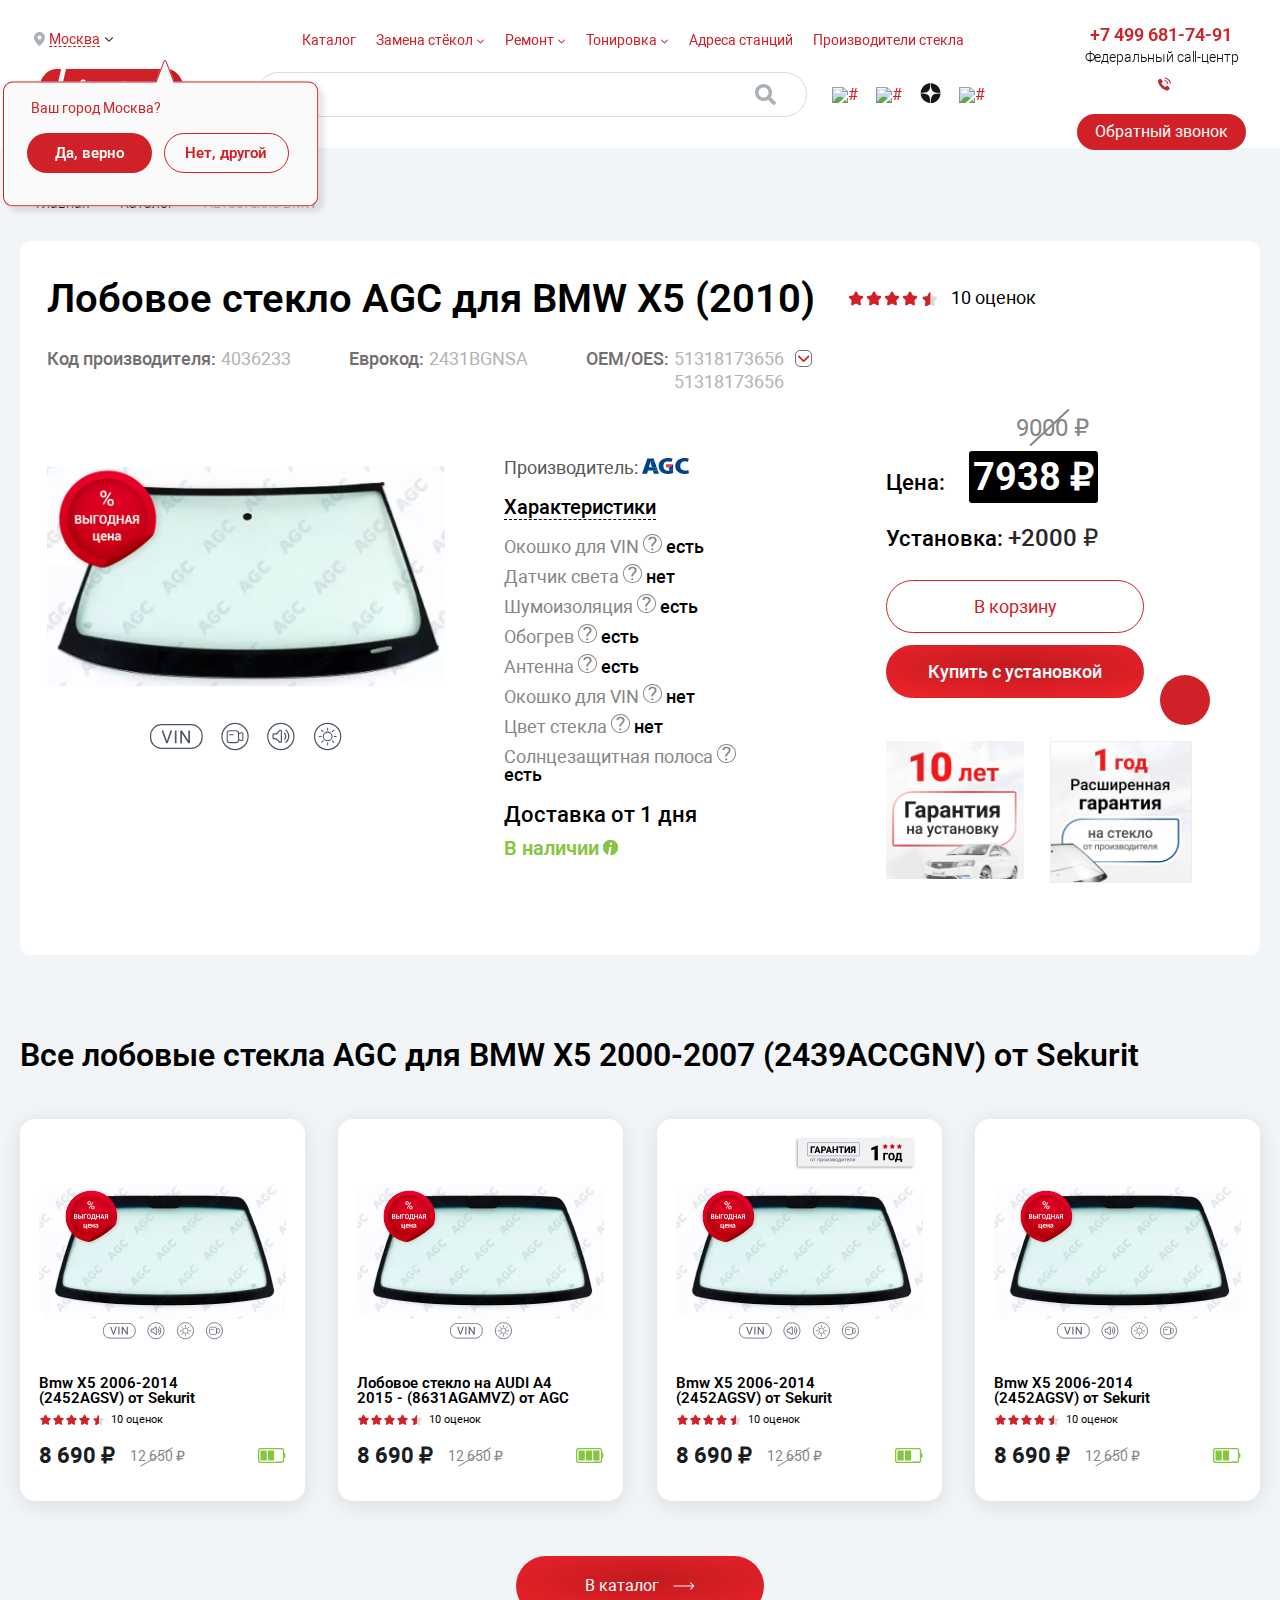
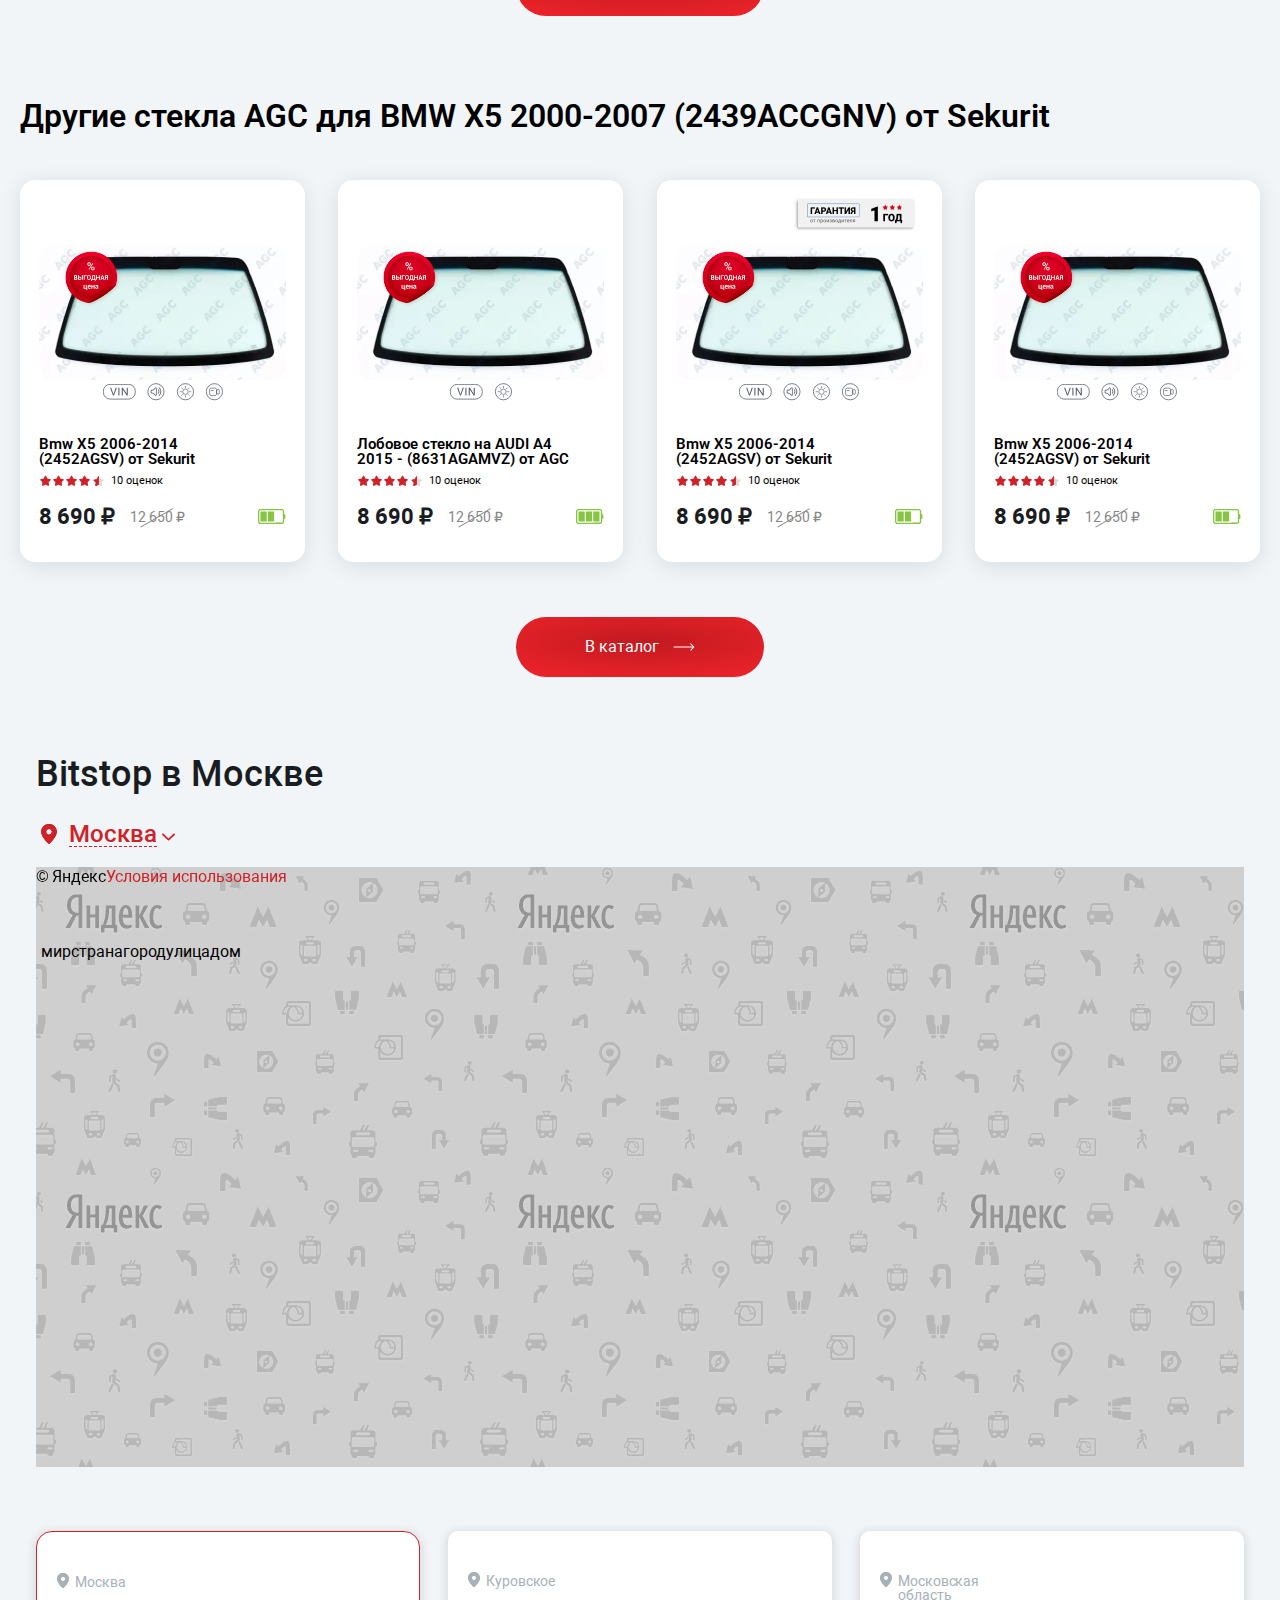
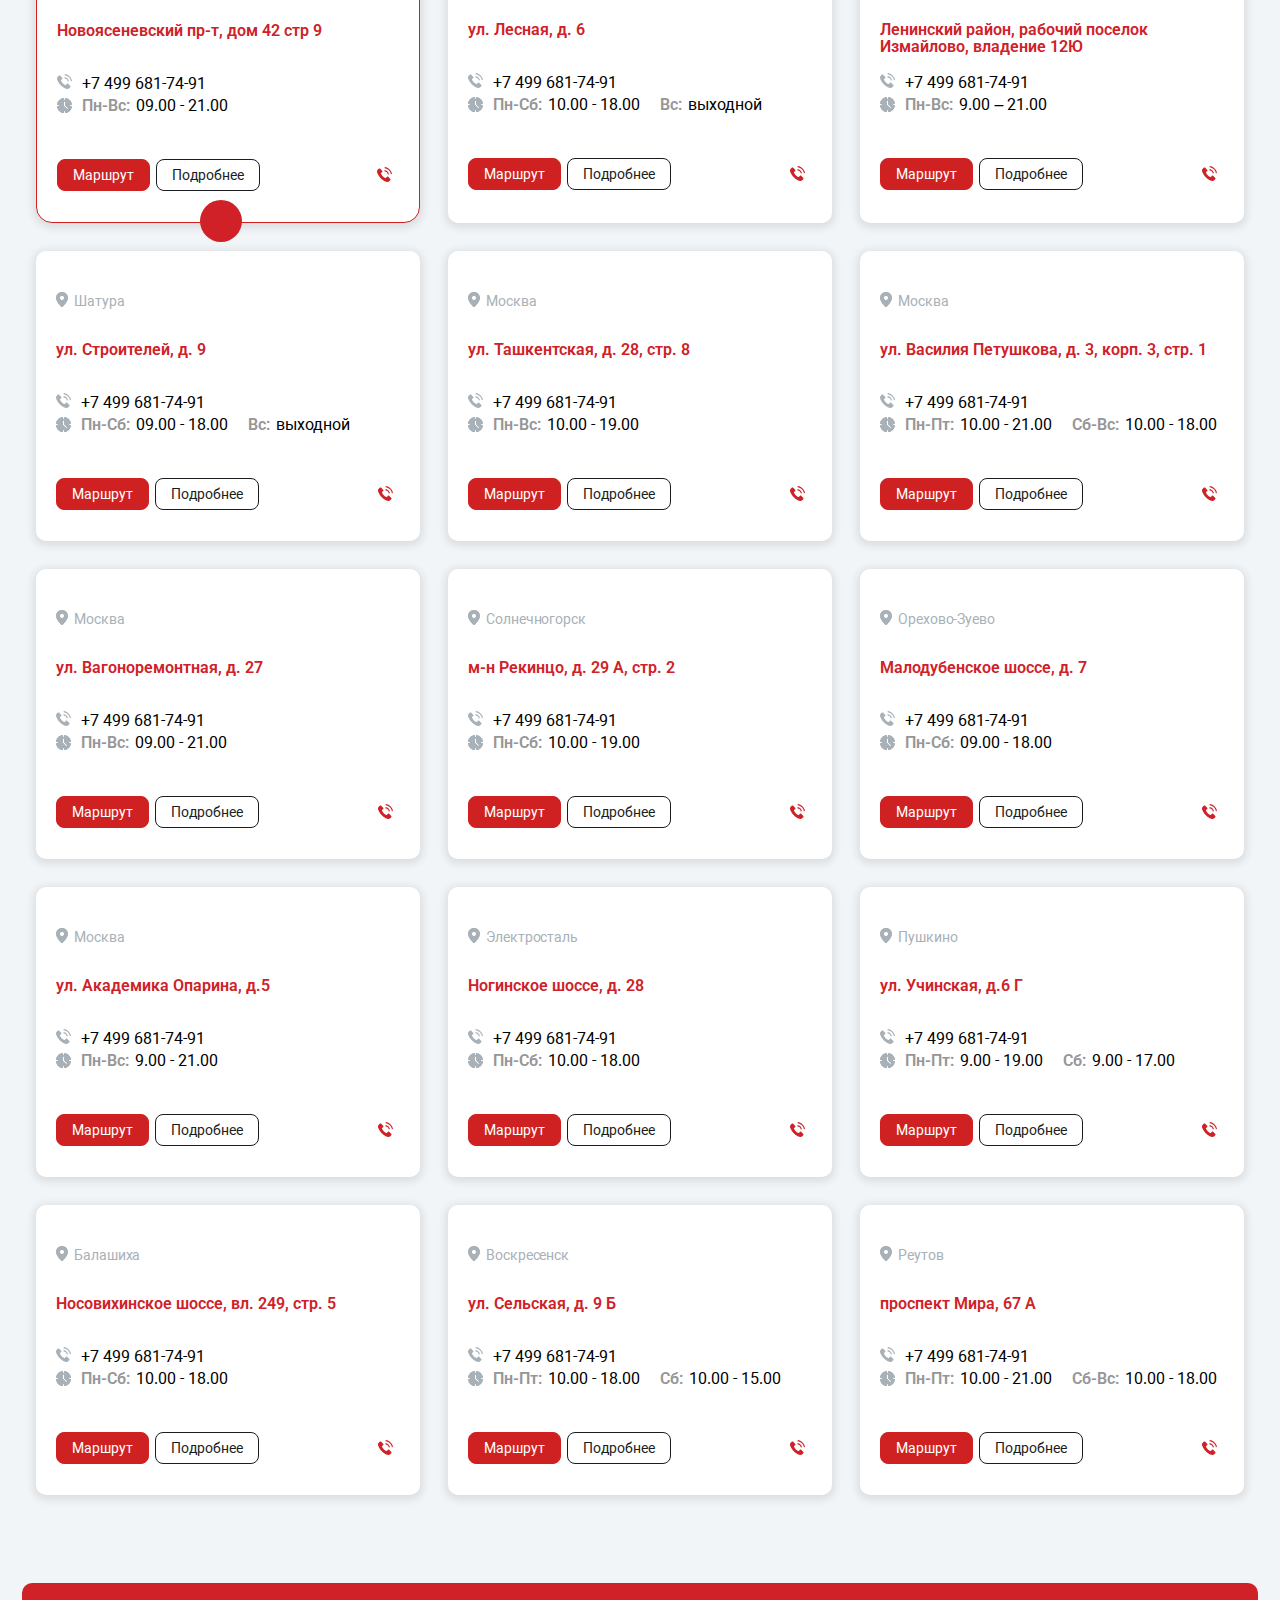
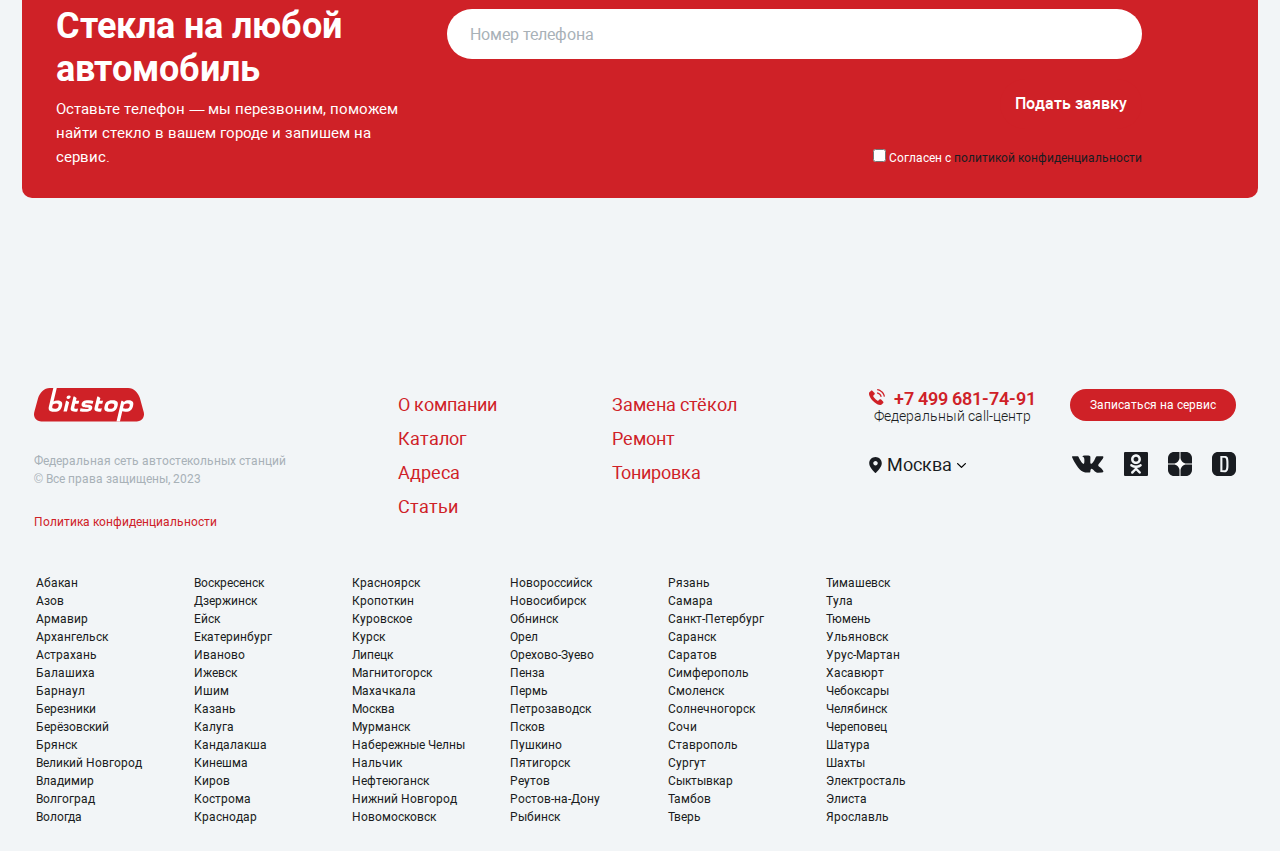
==== index.html @ 4ead788f "WP: вёрстка страницы с подробной карточкой товара" ====
<!DOCTYPE html>
<html lang="en">
  <head>
    <meta
      http-equiv="origin-trial"
      content="[base64]"
    />
    <meta charset="utf-8" />
    <meta name="viewport" content="width=device-width, height=device-height" />
    <link rel="stylesheet" type="text/css" href="/assets/css/roboto/roboto.css" />
    <link href="/css/critical.css?v=0.1.2" rel="stylesheet" />
    <link rel="stylesheet" type="text/css" href="/assets/css/reset.css" />
    <link rel="stylesheet" type="text/css" href="/assets/css/grid.css" />
    <link rel="stylesheet" type="text/css" href="/assets/css/styles.css" />
    <link rel="stylesheet" type="text/css" href="/assets/css/responsive.css" />
    <link
      rel="stylesheet"
      type="text/css"
      href="//cdn.jsdelivr.net/npm/slick-carousel@1.8.1/slick/slick.css"
    />
    <link rel="stylesheet" href="/assets/css/owl.carousel.min.css" />
    <link rel="stylesheet" href="/assets/css/owl.theme.default.min.css" />
    <link rel="stylesheet" href="/assets/css/jquery.mCustomScrollbar.css" />
    <link rel="stylesheet" href="/assets/css/perfect-scrollbar.css" />
    <link
      rel="stylesheet"
      href="//use.fontawesome.com/releases/v5.6.1/css/all.css"
      integrity="sha384-gfdkjb5BdAXd+lj+gudLWI+BXq4IuLW5IT+brZEZsLFm++aCMlF1V92rMkPaX4PP"
      crossorigin="anonymous"
    />
    <meta name="yandex-verification" content="e67ac9091b62b3b9" />
    <link rel="stylesheet" href="/css/geo-location.css" />

    <link rel="canonical" href="https://www.bitstop.ru/catalog/bmw/" />
    <link href="/css/style.css" rel="stylesheet" />
    <link href="css/new_styles.css" rel="stylesheet" />
    <meta
      property="og:title"
      content="Купить стекло на BMW (Бмв) в Москве с заменой - цена на оригинал от 605 рублей | Bitstop"
    />
    <meta property="og:type" content="website" />
    <meta property="og:image" content="/img/logo_sh.png" />
    <meta property="og:url" content="https://bitstop.ru/catalog/bmw//" />
    <meta
      property="og:description"
      content="Купить стекла на автомобиль Бмв в Москве. Цены от 605 рублей за оригинал лобового, бокового, заднего стекла. Лучшие автостекольные бренды: AGC, Saint-Gobain, Pilkington. Выбирайте автостекла для BMW в Bitstop. Заказ по ☎ 8-(800)-333-888-0"
    />

    <svg
      xmlns="http://www.w3.org/2000/svg"
      xmlns:xlink="http://www.w3.org/1999/xlink"
      style="position: absolute; width: 0; height: 0"
      id="__SVG_SPRITE_NODE__"
    >
      <symbol xmlns="http://www.w3.org/2000/svg" viewBox="0 0 9 5" id="icon_arrow">
        <path
          d="M4.05445 4.82011L0.184716 1.04856C-0.0615731 0.808646 -0.061573 0.419663 0.184716 0.179864C0.430786 -0.0599551 0.829888 -0.059955 1.07594 0.179864L4.50006 3.5171L7.92407 0.179961C8.17024 -0.0598577 8.5693 -0.0598577 8.81537 0.179961C9.06154 0.41978 9.06154 0.808743 8.81537 1.04866L4.94558 4.8202C4.82248 4.94011 4.66132 5 4.50008 5C4.33877 5 4.17749 4.94 4.05445 4.82011Z"
        ></path>
      </symbol>
      <symbol xmlns="http://www.w3.org/2000/svg" viewBox="0 0 15 15" id="icon_clock">
        <path
          d="M13.0474 7.5C13.0474 7.14819 13.3325 6.86306 13.6843 6.86306H15C14.6931 3.21955 11.7805 0.30686 8.13694 0V1.31568C8.13694 1.6675 7.85181 1.95263 7.5 1.95263C7.14819 1.95263 6.86306 1.6675 6.86306 1.31568V0C3.21955 0.30686 0.30686 3.21955 0 6.86306H1.31568C1.6675 6.86306 1.95263 7.14819 1.95263 7.5C1.95263 7.85181 1.6675 8.13694 1.31568 8.13694H0C0.30686 11.7805 3.21955 14.6931 6.86306 15V13.6843C6.86306 13.3325 7.14819 13.0474 7.5 13.0474C7.85181 13.0474 8.13694 13.3325 8.13694 13.6843V15C11.7805 14.6931 14.6931 11.7805 15 8.13694H13.6843C13.3325 8.13694 13.0474 7.85181 13.0474 7.5ZM10.8035 10.8035C10.6791 10.9279 10.516 10.9901 10.3531 10.9901C10.1901 10.9901 10.027 10.9279 9.9028 10.8035L7.04966 7.95034C6.93007 7.83091 6.86306 7.66902 6.86306 7.5V4.14162C6.86306 3.78997 7.14819 3.50468 7.5 3.50468C7.85181 3.50468 8.13694 3.78997 8.13694 4.14162V7.2361L10.8035 9.9028C11.0523 10.1514 11.0523 10.5547 10.8035 10.8035Z"
        ></path>
      </symbol>
      <symbol xmlns="http://www.w3.org/2000/svg" viewBox="0 0 16 16" fill="none" id="icon_close">
        <path
          d="M15.5531 0.446929C14.9572 -0.148976 13.991 -0.148976 13.395 0.446929L8 5.84198L2.60495 0.446929C2.00904 -0.148976 1.04283 -0.148976 0.446929 0.446929C-0.148976 1.04283 -0.148976 2.00904 0.446929 2.60495L5.84198 8L0.448932 13.393C-0.146974 13.9889 -0.146974 14.9552 0.448932 15.5511C1.04484 16.147 2.01105 16.147 2.60695 15.5511L8 10.158L13.3946 15.5526C13.9905 16.1485 14.9567 16.1485 15.5526 15.5526C16.1485 14.9567 16.1485 13.9905 15.5526 13.3946L10.158 8L15.5531 2.60495C16.149 2.00904 16.149 1.04291 15.5531 0.446929Z"
          fill="#CF2127"
        ></path>
      </symbol>
      <symbol xmlns="http://www.w3.org/2000/svg" viewBox="0 0 16 13" id="icon_list">
        <path
          fill-rule="evenodd"
          clip-rule="evenodd"
          d="M14.9351 5.46394H5.78004C5.19125 5.46394 4.71483 5.93075 4.71483 6.5069C4.71483 7.08305 5.19125 7.54986 5.78004 7.54986H14.9351C15.5236 7.54986 16 7.08305 16 6.5069C16 5.93075 15.5236 5.46394 14.9351 5.46394ZM14.9351 10.4106H5.78004C5.19125 10.4106 4.71483 10.8774 4.71483 11.4535C4.71483 12.0297 5.19125 12.4965 5.78004 12.4965H14.9351C15.5236 12.4965 16 12.0297 16 11.4535C16 10.8774 15.5236 10.4106 14.9351 10.4106ZM1.58647 -9.53674e-07C0.710227 -9.53674e-07 0 0.695391 0 1.55324C0 2.41161 0.710227 3.10674 1.58647 3.10674C2.46271 3.10674 3.17294 2.41161 3.17294 1.55324C3.17294 0.695391 2.46271 -9.53674e-07 1.58647 -9.53674e-07ZM1.58647 4.94663C0.710227 4.94663 0 5.64202 0 6.49987C0 7.35824 0.710227 8.05337 1.58647 8.05337C2.46271 8.05337 3.17294 7.35824 3.17294 6.49987C3.17294 5.64202 2.46271 4.94663 1.58647 4.94663ZM1.58647 9.89326C0.710227 9.89326 0 10.5886 0 11.4465C0 12.3049 0.710227 13 1.58647 13C2.46271 13 3.17294 12.3049 3.17294 11.4465C3.17294 10.5886 2.46271 9.89326 1.58647 9.89326ZM5.78004 2.60323H14.9351C15.5236 2.60323 16 2.13642 16 1.56027C16 0.984118 15.5236 0.517312 14.9351 0.517312H5.78004C5.19125 0.517312 4.71483 0.984118 4.71483 1.56027C4.71483 2.13642 5.19125 2.60323 5.78004 2.60323Z"
        ></path>
      </symbol>
      <symbol xmlns="http://www.w3.org/2000/svg" viewBox="0 0 110 34" id="icon_logo">
        <symbol viewBox="0 0 110 34" id="icon_logo_logobgr">
          <title>bitstop</title>
          <path
            d="M109.411 22.9376L105.876 10.0761C104.027 4.79877 99.8839 0.0263062 94.1572 0.0263062H15.847C10.1203 0.0263062 5.97735 4.79877 4.11088 10.0761L0.575908 22.9376C-0.491654 26.0051 -0.0533171 28.7475 1.71063 30.9401C3.34379 32.9736 5.88897 33.4405 9.84107 33.4405H100.17C104.115 33.4405 106.657 32.9736 108.301 30.9401C110.058 28.7475 110.496 26.0051 109.411 22.9376Z"
          ></path>
        </symbol>

        <symbol viewBox="0 0 110 34" id="icon_logo_logoltr">
          <path
            d="M94.5814 12.3392C92.8139 12.3392 91.5555 12.7439 90.0319 13.9716L88.2432 12.7646H87.3807L82.4954 33.4764H85.9349L88.2715 23.2813C89.307 23.6237 90.3955 23.7875 91.4883 23.7655C96.303 23.7655 98.1765 21.3931 98.9118 18.4708L99.1239 17.6235C99.8874 14.7047 98.9224 12.3358 94.5814 12.3392ZM95.7586 17.2673C95.5323 19.5118 94.9597 20.6945 91.9302 20.698C90.9371 20.7134 89.9486 20.5637 89.0068 20.2553L89.9259 16.4892C90.9659 15.7618 92.218 15.3822 93.4962 15.4068C95.5394 15.4068 95.854 16.3163 95.7586 17.2673Z"
          ></path>
          <path
            d="M83.623 17.6374C84.3689 14.7186 83.5771 12.3496 78.7625 12.3531H78.1615C73.3469 12.3531 71.4734 14.7255 70.7381 17.6478L70.5225 18.4916C69.7978 21.4139 70.5649 23.7828 75.3795 23.7793H75.9804C80.7951 23.7793 82.6969 21.4035 83.4039 18.4847L83.623 17.6374ZM80.2648 17.2604C80.0421 19.4392 79.4412 20.7187 76.4329 20.7187C74.1564 20.7187 73.7888 19.8714 73.8913 18.8789C74.1104 16.7002 74.7114 15.4206 77.7232 15.4206C79.9997 15.4172 80.3638 16.2541 80.2648 17.257V17.2604Z"
          ></path>
          <path
            d="M66.3829 10.0291L64.1701 8.54892H63.3111L60.6245 19.5533C59.9705 22.1989 61.0451 23.679 64.9124 23.6756C65.657 23.6877 66.4006 23.6169 67.1288 23.4646L67.8712 20.3729C67.2035 20.5383 66.5166 20.6174 65.828 20.608C63.8908 20.608 63.9261 20.0582 64.1488 19.1279L64.9654 15.7422H68.2954L69.0271 12.7957H65.7184L66.3829 10.0291Z"
          ></path>
          <path
            d="M54.265 12.3634C49.7968 12.3634 48.0611 14.0165 47.6581 15.8598L47.6157 16.0707C46.9087 19.37 50.73 19.4737 52.4657 19.5291C54.0741 19.5706 54.82 19.6328 54.7634 20.1827C54.7245 20.5873 54.4099 20.947 52.2147 20.947C50.3059 20.9358 48.4035 20.7318 46.5375 20.3383L45.8093 23.2779C47.5017 23.6346 49.2286 23.8108 50.9598 23.8035H51.5607C56.0325 23.8035 57.7893 22.1504 58.1888 20.3106L58.2347 20.0962C58.9417 16.797 55.0533 16.6932 53.3812 16.6379C51.7092 16.5826 51.0093 16.5134 51.0623 15.9843C51.1012 15.6039 51.4158 15.2235 53.6322 15.22C55.3352 15.222 57.0316 15.4275 58.6837 15.8321L59.3907 12.8891C57.9109 12.5358 56.3927 12.3593 54.8695 12.3634H54.265Z"
          ></path>
          <path
            d="M42.5961 10.0983L40.3832 8.6181H39.5242L36.8376 19.6224C36.1836 22.268 37.2583 23.7482 41.1291 23.7447C41.8725 23.7569 42.6149 23.6861 43.3419 23.5338L44.0843 20.4421C43.4167 20.6075 42.7297 20.6866 42.0411 20.6772C40.1074 20.6772 40.1393 20.1273 40.3655 19.1971L41.1785 15.8114H44.512L45.2508 12.8476H41.9421L42.5961 10.0983Z"
          ></path>
          <path
            d="M36.583 9.09533C36.8198 8.22729 36.5512 7.50797 35.1089 7.50797H34.9392C33.497 7.50797 32.9526 8.23075 32.7157 9.09879L32.645 9.35124C32.4082 10.2193 32.6768 10.9386 34.1191 10.9386H34.2923C35.7346 10.9386 36.279 10.2158 36.5194 9.34778L36.583 9.09533Z"
          ></path>
          <path
            d="M32.016 12.7992L29.439 23.3816L32.8785 23.3782L35.0914 14.2794L32.875 12.7992H32.016Z"
          ></path>
          <path
            d="M23.4824 12.3842C22.0667 12.3213 20.6725 12.7405 19.5374 13.5704L22.7683 0H19.3182L14.8889 18.5227C14.1819 21.445 14.9313 23.8139 19.7459 23.8104H20.3469C25.2039 23.8104 27.0633 21.4346 27.8269 18.5158L28.0425 17.6685C28.7884 14.7497 27.8269 12.3807 23.4824 12.3842ZM24.6595 17.3123C24.4404 19.4703 23.8606 20.7498 20.8312 20.7498C17.8017 20.7498 18.1022 19.4806 18.4344 18.1042L18.8092 16.5307C19.858 15.8081 21.1145 15.4302 22.3971 15.4517C24.4404 15.4482 24.7479 16.3578 24.6595 17.3123Z"
          ></path>
        </symbol>
      </symbol>
      <symbol xmlns="http://www.w3.org/2000/svg" viewBox="0 0 39 28" id="icon_logo_sm">
        <symbol viewBox="0 0 39 28" id="icon_logo_sm_logobgrsm">
          <path
            fill-rule="evenodd"
            clip-rule="evenodd"
            d="M38.4129 19.4912L35.5888 9.07085C34.0936 4.797 30.7702 0.928807 26.1789 0.928807H20.0115H19.8258H19.713H19.5276H12.7055C8.1138 0.928807 4.79086 4.797 3.29524 9.07085L0.471119 19.4912C-0.39797 21.976 -0.0455242 24.1978 1.37048 25.9757C2.68033 27.6205 4.71995 28 7.88367 28L19.7694 27.9975L31.0004 28C34.1641 28 36.2041 27.6205 37.5136 25.9757C38.9296 24.1978 39.282 21.976 38.4129 19.4912Z"
          ></path>
        </symbol>
        <symbol viewBox="0 0 39 28" id="icon_logo_sm_logoltrsm">
          <path
            fill-rule="evenodd"
            clip-rule="evenodd"
            d="M21.7028 7.94482C19.8875 7.94564 18.5412 8.29763 17.0742 9.35154L19.3527 0.926758L15.3053 0.929216L11.6196 15.221C10.7936 18.6811 11.671 21.488 17.3184 21.4843L18.0241 21.4839C23.7217 21.4802 25.9198 18.6717 26.7963 15.2116L27.0484 14.2085C27.925 10.7484 26.7951 7.94154 21.7028 7.94482ZM23.0828 13.7852C22.8261 16.3421 22.1457 17.8468 18.591 17.8489C15.0362 17.8509 15.3887 16.3467 15.7793 14.717L16.218 12.8616C17.5411 11.9835 18.8165 11.5815 20.4303 11.5803C22.8253 11.579 23.196 12.6567 23.0828 13.7852Z"
          ></path>
        </symbol>
      </symbol>
      <symbol xmlns="http://www.w3.org/2000/svg" viewBox="0 0 11 14" id="icon_map-marker">
        <path
          fill-rule="evenodd"
          clip-rule="evenodd"
          d="M5.5 0C2.46724 0 0 2.46744 0 5.49987C0 9.26373 4.92216 13.6026 5.13138 13.8358C5.32829 14.055 5.6723 14.0544 5.86862 13.8358C6.07784 13.6026 11 9.26373 11 5.49987C11 2.46744 8.53277 0 5.5 0ZM5.5 7.46444C4.41641 7.46444 3.535 6.58355 3.535 5.49987C3.535 4.41677 4.41641 3.53529 5.5 3.53529C6.583 3.53529 7.46441 4.41677 7.46441 5.49987C7.46441 6.58355 6.583 7.46444 5.5 7.46444Z"
        ></path>
      </symbol>
      <symbol xmlns="http://www.w3.org/2000/svg" viewBox="0 0 16 16" id="icon_phone">
        <path
          fill-rule="evenodd"
          clip-rule="evenodd"
          d="M8.25552 0C10.2366 0.276351 12.0312 1.17199 13.4496 2.59037C14.7947 3.93883 15.677 5.63689 16 7.50809L14.7714 7.71785C14.4951 6.10303 13.7326 4.63471 12.5706 3.4727C11.3453 2.25076 9.79376 1.47498 8.08238 1.23526L8.25552 0ZM12.1644 10.5845C11.6416 10.0685 10.9891 10.0685 10.4696 10.5845C10.0734 10.9774 9.67722 11.3703 9.28766 11.7699C9.18112 11.8797 9.09122 11.903 8.96137 11.8298C8.8598 11.7744 8.75561 11.7232 8.65151 11.672L8.65143 11.6719C8.49279 11.594 8.33434 11.516 8.18559 11.4236C7.0369 10.7011 6.07467 9.77214 5.22231 8.72667C4.79946 8.20726 4.42322 7.65123 4.16019 7.02528C4.10692 6.89876 4.11691 6.81552 4.22012 6.7123C4.55946 6.38437 4.89148 6.0491 5.22453 5.71279L5.22461 5.71271L5.39211 5.54364C5.93483 4.99759 5.93483 4.35833 5.38879 3.80895C5.23401 3.65251 5.07923 3.49773 4.92445 3.34295L4.92432 3.34282L4.92418 3.34269C4.7694 3.18791 4.61463 3.03313 4.45985 2.87669C4.3533 2.77014 4.24712 2.66322 4.14094 2.5563C3.9286 2.34247 3.71625 2.12865 3.50094 1.91778C2.97821 1.40836 2.32562 1.40836 1.80621 1.92111C1.64635 2.0783 1.48916 2.2371 1.33208 2.39578C1.09654 2.63371 0.861251 2.8714 0.61757 3.10309C0.241333 3.45935 0.0515499 3.89552 0.0115955 4.40494C-0.0516656 5.23399 0.151436 6.01643 0.437775 6.77889C1.02377 8.35709 1.91609 9.75882 2.99818 11.044C4.45985 12.782 6.20452 14.1571 8.24552 15.1493C9.16447 15.5955 10.1167 15.9384 11.1522 15.995C11.8647 16.035 12.484 15.8552 12.9801 15.2992C13.2033 15.0497 13.4452 14.8146 13.6869 14.5797C13.813 14.4572 13.939 14.3348 14.0622 14.2104C14.5949 13.671 14.5983 13.0184 14.0689 12.4857C13.4363 11.8498 12.8003 11.2172 12.1644 10.5845ZM11.5284 7.93088L12.757 7.72112C12.5639 6.59241 12.0312 5.57024 11.2221 4.75784C10.3664 3.90215 9.28434 3.36277 8.09237 3.19629L7.91924 4.43155C8.84151 4.5614 9.68056 4.97759 10.3431 5.64016C10.9691 6.26612 11.3786 7.05854 11.5284 7.93088Z"
        ></path>
      </symbol>
      <symbol xmlns="http://www.w3.org/2000/svg" viewBox="0 0 17 17" fill="none" id="icon_search">
        <path
          d="M16.6558 14.994L13.0629 11.4009C13.9361 10.1864 14.4162 8.73503 14.4162 7.20731C14.4162 5.28297 13.667 3.47321 12.3042 2.11178C10.9444 0.750933 9.13327 0 7.20754 0C5.28239 0 3.47184 0.749171 2.11084 2.11178C0.749842 3.47204 0 5.28239 0 7.20731C0 9.13224 0.749255 10.942 2.11084 12.304C3.47184 13.6649 5.2818 14.4158 7.20754 14.4158C8.73484 14.4158 10.1852 13.9381 11.401 13.0626L14.9939 16.6557C15.2243 16.8854 15.524 17 15.8248 17C16.1263 17 16.4266 16.8854 16.6558 16.6557C17.1147 16.1962 17.1147 15.4529 16.6558 14.994ZM3.77331 10.6417C2.85539 9.72394 2.3506 8.50353 2.3506 7.20673C2.3506 5.90993 2.85539 4.69069 3.77331 3.77288C4.69063 2.85507 5.91 2.34975 7.20754 2.34975C8.50507 2.34975 9.72503 2.85507 10.6424 3.77288C11.5603 4.69069 12.0656 5.91051 12.0656 7.20731C12.0656 8.50411 11.5609 9.72394 10.6424 10.6423C9.72444 11.5601 8.50566 12.0643 7.20754 12.0643C5.90942 12.0643 4.68945 11.559 3.77331 10.6417Z"
          fill="white"
        ></path>
      </symbol>
      <symbol xmlns="http://www.w3.org/2000/svg" viewBox="0 0 14 13" id="icon_star">
        <path
          d="M7 0L8.5716 4.83688H13.6574L9.5429 7.82624L11.1145 12.6631L7 9.67376L2.8855 12.6631L4.4571 7.82624L0.342604 4.83688H5.4284L7 0Z"
        ></path>
      </symbol>
      <symbol xmlns="http://www.w3.org/2000/svg" viewBox="0 0 56 42" id="icon_three">
        <g id="icon_three_button" fill-rule="nonzero">
          <path
            id="icon_three_menu_icon"
            fill-rule="nonzero"
            d="M14 12C14 11.172 14.672 10.5 15.5 10.5L40.5 10.5C41.328 10.5 42 11.172 42 12C42 12.828 41.328 13.5 40.5 13.5L15.5 13.5C14.672 13.5 14 12.828 14 12ZM14 21C14 20.172 14.672 19.5 15.5 19.5L40.5 19.5C41.328 19.5 42 20.172 42 21C42 21.828 41.328 22.5 40.5 22.5L15.5 22.5C14.672 22.5 14 21.828 14 21ZM42 30C42 29.172 41.328 28.5 40.5 28.5L15.5 28.5C14.672 28.5 14 29.172 14 30C14 30.828 14.672 31.5 15.5 31.5L40.5 31.5C41.328 31.5 42 30.828 42 30Z"
          >
            <animate
              id="icon_three_animation_show_trigger"
              begin="indefinite"
              repeatCount="1"
              fill="freeze"
              dur="0.1s"
              attributeType="CSS"
              attributeName="opacity"
              from="1"
              to="1"
            ></animate>
            <animate
              id="icon_three_animation_show"
              begin="icon_three_animation_show_trigger.end"
              attributeType="XML"
              attributeName="d"
              fill="freeze"
              to="M3.101 0.101C3.686 -0.485 4.636 -0.485 5.222 0.101L22.899 17.778C23.485 18.364 23.485 19.314 22.899 19.899C22.314 20.485 21.364 20.485 20.778 19.899L3.101 2.222C2.515 1.636 2.515 0.686 3.101 0.101Z                         M18.101 30.899C17.515 30.314 17.515 29.364 18.101 28.778L35.778 11.101C36.364 10.515 37.314 10.515 37.899 11.101C38.485 11.686 38.485 12.636 37.899 13.222L20.222 30.899C19.636 31.485 18.686 31.485 18.101 30.899Z"
              from="M14 12C14 11.172 14.672 10.5 15.5 10.5L40.5 10.5C41.328 10.5 42 11.172 42 12C42 12.828 41.328 13.5 40.5 13.5L15.5 13.5C14.672 13.5 14 12.828 14 12ZM14 21C14 20.172 14.672 19.5 15.5 19.5L40.5 19.5C41.328 19.5 42 20.172 42 21C42 21.828 41.328 22.5 40.5 22.5L15.5 22.5C14.672 22.5 14 21.828 14 21Z"
              dur="0.4s"
              keySplines="0.4 0 1 1"
              repeatCount="1"
            ></animate>
            <animate
              id="icon_three_animation_show_step_2"
              begin="icon_three_animation_show.end"
              attributeType="XML"
              attributeName="d"
              fill="freeze"
              to="M18.101 11.101C18.686 10.515 19.636 10.515 20.222 11.101L37.899 28.778C38.485 29.364 38.485 30.314 37.899 30.899C37.314 31.485 36.364 31.485 35.778 30.899L18.101 13.222C17.515 12.636 17.515 11.686 18.101 11.101Z                         M18.101 30.899C17.515 30.314 17.515 29.364 18.101 28.778L35.778 11.101C36.364 10.515 37.314 10.515 37.899 11.101C38.485 11.686 38.485 12.636 37.899 13.222L20.222 30.899C19.636 31.485 18.686 31.485 18.101 30.899Z"
              from="M3.101 0.101C3.686 -0.485 4.636 -0.485 5.222 0.101L22.899 17.778C23.485 18.364 23.485 19.314 22.899 19.899C22.314 20.485 21.364 20.485 20.778 19.899L3.101 2.222C2.515 1.636 2.515 0.686 3.101 0.101Z                         M18.101 30.899C17.515 30.314 17.515 29.364 18.101 28.778L35.778 11.101C36.364 10.515 37.314 10.515 37.899 11.101C38.485 11.686 38.485 12.636 37.899 13.222L20.222 30.899C19.636 31.485 18.686 31.485 18.101 30.899Z"
              dur="0.25s"
              keySplines="0.4 0 1 1"
              repeatCount="1"
            ></animate>

            <animate
              id="icon_three_animation_hide_trigger"
              begin="indefinite"
              dur="0.1s"
              attributeType="CSS"
              attributeName="opacity"
              from="1"
              to="1"
            ></animate>
            <animate
              id="icon_three_animation_hide"
              begin="icon_three_animation_hide_trigger.end"
              attributeType="XML"
              attributeName="d"
              fill="freeze"
              from="M18.101 11.101C18.686 10.515 19.636 10.515 20.222 11.101L37.899 28.778C38.485 29.364 38.485 30.314 37.899 30.899C37.314 31.485 36.364 31.485 35.778 30.899L18.101 13.222C17.515 12.636 17.515 11.686 18.101 11.101ZM18.101 30.899C17.515 30.314 17.515 29.364 18.101 28.778L35.778 11.101C36.364 10.515 37.314 10.515 37.899 11.101C38.485 11.686 38.485 12.636 37.899 13.222L20.222 30.899C19.636 31.485 18.686 31.485 18.101 30.899Z                         M42 151C42 150.172 41.328 149.5 40.5 149.5L15.5 149.5C14.672 149.5 14 150.172 14 151C14 151.828 14.672 152.5 15.5 152.5L40.5 152.5C41.328 152.5 42 151.828 42 151Z"
              to="M14 12C14 11.172 14.672 10.5 15.5 10.5L40.5 10.5C41.328 10.5 42 11.172 42 12C42 12.828 41.328 13.5 40.5 13.5L15.5 13.5C14.672 13.5 14 12.828 14 12ZM14 21C14 20.172 14.672 19.5 15.5 19.5L40.5 19.5C41.328 19.5 42 20.172 42 21C42 21.828 41.328 22.5 40.5 22.5L15.5 22.5C14.672 22.5 14 21.828 14 21ZM42 30C42 29.172 41.328 28.5 40.5 28.5L15.5 28.5C14.672 28.5 14 29.172 14 30C14 30.828 14.672 31.5 15.5 31.5L40.5 31.5C41.328 31.5 42 30.828 42 30Z"
              dur="0.3s"
              keySplines="0.4 0 1 1"
              repeatCount="1"
            ></animate>
          </path>
        </g>
      </symbol>
      <symbol xmlns="http://www.w3.org/2000/svg" viewBox="0 0 25 25" fill="none" id="icon_fb">
        <path
          fill-rule="evenodd"
          clip-rule="evenodd"
          d="M23.5355 0.277344H1.9475C1.20797 0.277344 0.607666 0.876372 0.607666 1.61717V23.2052C0.607666 23.9447 1.20797 24.545 1.9475 24.545H13.5692V15.147H10.4067V11.4839H13.5692V8.78252C13.5692 5.64944 15.4837 3.94176 18.2796 3.94176C19.6195 3.94176 20.7703 4.04139 21.1049 4.08481V7.36095L19.1648 7.36223C17.6448 7.36223 17.3511 8.08515 17.3511 9.14526V11.4826H20.9785L20.5046 15.1458H17.3511V24.5437H23.5342C24.275 24.5437 24.8753 23.9434 24.8753 23.2052V1.6159C24.8753 0.876372 24.275 0.277344 23.5355 0.277344Z"
          fill="#191C21"
        ></path>
      </symbol>
      <symbol xmlns="http://www.w3.org/2000/svg" viewBox="0 0 33 18" fill="none" id="icon_vk">
        <path
          fill-rule="evenodd"
          clip-rule="evenodd"
          d="M32.0951 16.0172C31.2445 14.6519 30.155 13.4423 28.8752 12.4422C26.1623 10.0282 26.5263 10.4229 29.7973 6.2463C31.7911 3.69564 32.5817 2.14889 32.3378 1.47961C32.0951 0.848656 30.6378 1.01597 30.6378 1.01597L25.7676 1.03641C25.5518 1.01597 25.3347 1.05301 25.1392 1.14498C24.9553 1.27526 24.8059 1.44768 24.7037 1.64693C24.2005 2.90374 23.6014 4.12096 22.9117 5.29092C20.7353 8.82633 19.8744 9.01409 19.5206 8.79696C18.6904 8.28478 18.9024 6.73931 18.9024 5.64599C18.9024 2.21786 19.4389 0.789902 17.8398 0.425887C17.0977 0.24835 16.3339 0.171715 15.5714 0.198538C14.2098 0.0810309 12.8394 0.217696 11.5315 0.602147C10.9746 0.858874 10.5493 1.44002 10.8021 1.47961C11.3539 1.52432 11.8674 1.76955 12.2403 2.16933C12.5814 2.82072 12.7487 3.54492 12.7257 4.27678C12.7257 4.27678 13.0092 8.31543 12.0577 8.81739C11.3999 9.16225 10.4982 8.45338 8.56441 5.25132C7.90791 4.13756 7.32676 2.98166 6.82353 1.79509C6.73284 1.59201 6.59362 1.4132 6.41864 1.2727C6.19129 1.12837 5.93584 1.0313 5.6689 0.986598L1.04144 1.01597C0.70169 1.01214 0.369606 1.12071 0.100107 1.32124C0.0375218 1.44385 0.0030361 1.57796 0.000481608 1.71335C-0.00335013 1.85002 0.0234721 1.9854 0.0796709 2.1093C0.0796709 2.1093 3.70449 10.2454 7.80573 14.3428C8.83136 15.4271 10.0728 16.2969 11.4548 16.9024C12.8368 17.5065 14.3299 17.8322 15.8447 17.859H17.7785C18.1029 17.8207 18.4094 17.6904 18.6598 17.4848C18.836 17.2472 18.928 16.9598 18.9229 16.6673C18.9229 16.6673 18.882 14.1754 20.0967 13.8114C21.2819 13.4461 22.8108 16.2241 24.4304 17.2881C25.0396 17.753 25.806 17.9778 26.5774 17.9178L30.9111 17.859C30.9111 17.859 33.168 17.7211 32.0951 16.0172Z"
          fill="#191C21"
        ></path>
      </symbol>
      <symbol xmlns="http://www.w3.org/2000/svg" viewBox="0 0 25 26" fill="none" id="icon_ig">
        <path
          fill-rule="evenodd"
          clip-rule="evenodd"
          d="M22.876 2.66685C23.3676 3.14431 23.7459 3.726 23.9831 4.36865C24.186 4.89016 24.4271 5.67401 24.4928 7.11702C24.564 8.67762 24.579 9.14565 24.579 13.0979C24.579 17.0498 24.564 17.5178 24.4928 19.0788C24.4267 20.5218 24.1857 21.3052 23.9831 21.8268C23.4852 23.1176 22.465 24.1378 21.1742 24.6357C20.6527 24.8386 19.8688 25.0797 18.4258 25.1454C16.8656 25.2166 16.3976 25.2315 12.4449 25.2315C8.49267 25.2315 8.02503 25.2166 6.46443 25.1454C5.02142 25.0797 4.23757 24.8386 3.71606 24.6357C3.07302 24.3985 2.49172 24.0202 2.01426 23.5286C1.52264 23.0511 1.14468 22.4698 0.907126 21.8268C0.704577 21.3052 0.463486 20.5218 0.397805 19.0788C0.326618 17.5178 0.311279 17.0498 0.311279 13.0979C0.311279 9.14565 0.326618 8.67762 0.397805 7.11702C0.463486 5.67401 0.704577 4.89016 0.907126 4.36865C1.14468 3.72561 1.52303 3.14431 2.01465 2.66685C2.49172 2.17523 3.07341 1.79687 3.71645 1.55971C4.23757 1.35717 5.02142 1.11607 6.46443 1.05C8.02503 0.978813 8.49306 0.963867 12.4453 0.963867C16.3972 0.963867 16.8652 0.979206 18.4262 1.05039C19.8692 1.11607 20.6527 1.35717 21.1742 1.55971C21.8172 1.79687 22.3985 2.17523 22.876 2.66685ZM4.84483 13.0975C4.84483 17.2952 8.24764 20.6976 12.4453 20.6976C16.6426 20.6976 20.0454 17.2952 20.0454 13.0975C20.0454 8.89984 16.6426 5.49741 12.4453 5.49741C8.24764 5.49741 4.84483 8.89984 4.84483 13.0975ZM18.5697 5.19693C18.5697 6.17782 19.365 6.97307 20.3459 6.97307C21.3268 6.97307 22.1216 6.17782 22.122 5.19693C22.122 4.21605 21.3268 3.4208 20.3459 3.4208C19.365 3.4208 18.5697 4.21605 18.5697 5.19693ZM12.4454 18.031C15.1702 18.031 17.3789 15.8223 17.3789 13.0975C17.3789 10.3727 15.1702 8.16396 12.4454 8.16396C9.72063 8.16396 7.51187 10.3727 7.51187 13.0975C7.51187 15.8223 9.72063 18.031 12.4454 18.031Z"
          fill="#191C21"
        ></path>
      </symbol>
      <symbol xmlns="http://www.w3.org/2000/svg" viewBox="0 0 26 26" fill="none" id="icon_wa">
        <path
          fill-rule="evenodd"
          clip-rule="evenodd"
          d="M12.5888 25.3369C10.6195 25.3075 8.75803 24.8336 7.10066 24.0155L0.65068 25.5314C0.297626 25.614 -0.023759 25.3051 0.0489632 24.9515L1.40488 18.422C0.521657 16.7068 0.0219856 14.7653 0.014948 12.7083C-0.00499197 5.95368 5.3612 0.335454 12.1631 0.0148166C19.6382 -0.338828 25.7856 5.68492 25.5533 13.0737C25.3363 19.9674 19.5408 25.4418 12.5888 25.3369ZM19.8587 5.65426C17.9703 3.77995 15.459 2.74849 12.7871 2.74849C10.1397 2.74849 7.58743 3.79645 5.71543 5.65426C3.827 7.5274 2.7866 10.0182 2.7866 12.6682C2.7866 14.2561 3.15256 15.7709 3.87391 17.1713L4.31611 18.0318L3.48333 22.0398L7.43847 21.1109L8.33577 21.5541C9.7257 22.2402 11.2235 22.5891 12.7871 22.5891C15.459 22.5891 17.9703 21.5565 19.8587 19.6833C21.7307 17.8267 22.7887 15.2946 22.7875 12.6682C22.7875 10.0182 21.7471 7.5274 19.8587 5.65426ZM17.2958 18.7002C15.6021 19.1081 13.0017 18.7108 9.75385 15.7037C6.94349 13.1008 6.19985 10.933 6.37579 9.21428C6.47549 8.23823 7.2942 7.35883 7.98506 6.77885C8.45541 6.38395 9.17559 6.54663 9.42543 7.10656L10.4658 9.4418C10.6031 9.74829 10.5597 10.1055 10.352 10.3707L9.82423 11.0485C9.60137 11.335 9.57205 11.7263 9.75385 12.0399C10.3814 13.1256 12.8434 15.297 14.014 15.7673C14.3518 15.9029 14.7388 15.8192 14.9934 15.561L15.5986 14.9504C15.8355 14.7111 16.1862 14.6192 16.5111 14.7111L18.9849 15.416C19.5772 15.5846 19.8388 16.2707 19.508 16.7882C19.0236 17.545 18.2565 18.4703 17.2958 18.7002Z"
          fill="#191C21"
        ></path>
      </symbol>
      <symbol xmlns="http://www.w3.org/2000/svg" viewBox="0 0 27 28" fill="none" id="icon_vr">
        <path
          fill-rule="evenodd"
          clip-rule="evenodd"
          d="M26.2856 17.6848L26.2779 17.7168C25.6393 20.3083 22.7642 23.0901 20.1242 23.6687L20.0948 23.6751C17.9592 24.0851 15.8083 24.2895 13.6587 24.2895C13.0265 24.2895 12.393 24.269 11.7608 24.2333L8.8448 27.2821C8.12316 28.0369 6.85358 27.5235 6.85358 26.4761V23.5819C4.31186 22.8526 1.65135 20.1985 1.03955 17.7168L1.03317 17.6848C0.243828 14.0638 0.243828 10.393 1.03317 6.77204L1.03955 6.74011C1.67817 4.14858 4.55326 1.36674 7.19332 0.788147L7.22398 0.781761C11.4938 -0.0369541 15.8237 -0.0369541 20.0948 0.781761L20.1242 0.788147C22.7642 1.36674 25.6393 4.14858 26.2779 6.74011L26.2856 6.77204C27.0737 10.393 27.0737 14.0638 26.2856 17.6848ZM23.9776 7.29699C23.5523 5.60592 21.3695 3.50357 19.635 3.11529C15.6691 2.3566 11.6484 2.3566 7.68251 3.11529C5.94801 3.50357 3.76519 5.60592 3.33859 7.29699C2.62972 10.5693 2.62972 13.8876 3.33859 17.1599C3.76519 18.851 5.94801 20.9533 7.68251 21.3416H7.68379C7.7617 21.3569 7.8179 21.4246 7.8179 21.5038V26.2986C7.8179 26.5374 8.10783 26.6562 8.27387 26.4825L10.5384 24.1451C10.5384 24.1451 12.3432 22.2829 12.6676 21.947C12.6995 21.9151 12.743 21.8972 12.7877 21.8985C15.0752 21.9623 17.364 21.7759 19.635 21.3416C21.3695 20.9533 23.5523 18.851 23.9776 17.1599C24.6878 13.8876 24.6878 10.5693 23.9776 7.29699ZM19.8687 12.9182C19.612 12.922 19.497 12.7061 19.4804 12.4749C19.4472 12.0164 19.4242 11.5566 19.3616 11.1032C19.0308 8.70707 17.1303 6.72606 14.7585 6.29946C14.4021 6.2356 14.0368 6.219 13.6753 6.18068C13.4467 6.15769 13.1466 6.14364 13.0968 5.85754C13.0546 5.61741 13.2551 5.4271 13.4812 5.41561C13.5438 5.41178 13.6051 5.41433 13.6677 5.41433C16.8659 5.50502 19.4932 7.63929 20.0565 10.8184C20.1523 11.3599 20.1867 11.9142 20.2289 12.4647C20.2468 12.6959 20.1165 12.9156 19.8687 12.9182ZM13.6677 5.41433C16.8659 5.50502 13.6051 5.41433 13.6677 5.41433V5.41433ZM13.6766 7.47453C13.6868 7.26889 13.8363 7.11945 14.0598 7.13223C14.7942 7.17438 15.5031 7.33403 16.1558 7.68144C17.4828 8.38776 18.2415 9.5028 18.4625 10.9921C18.4727 11.0598 18.4893 11.1275 18.4944 11.1951C18.5059 11.3612 18.5148 11.5285 18.5276 11.7495C18.5212 11.7891 18.5187 11.8836 18.4957 11.973C18.4101 12.2961 17.9235 12.3357 17.8111 12.01C17.7779 11.9142 17.7728 11.8044 17.7728 11.6997C17.7715 11.0189 17.6246 10.3381 17.2836 9.74547C16.9323 9.13623 16.3959 8.62533 15.7662 8.31496C15.3856 8.1272 14.9743 8.01097 14.5566 7.942C14.374 7.91135 14.1901 7.89347 14.0074 7.86792C13.7852 7.83599 13.6664 7.69422 13.6766 7.47453ZM16.0983 11.282C16.0791 11.1108 16.0638 10.9359 16.0229 10.7685C15.9425 10.439 15.7675 10.1338 15.4916 9.93067C15.3626 9.83616 15.2144 9.76591 15.0599 9.7212C14.8632 9.66373 14.6601 9.68033 14.4647 9.6318C14.2514 9.57943 14.1339 9.40572 14.1671 9.2052C14.1977 9.02255 14.374 8.88078 14.5732 8.89483C15.8135 8.98423 16.6999 9.62924 16.8263 11.0981C16.8353 11.2015 16.8455 11.3114 16.8225 11.411C16.7842 11.577 16.6628 11.6601 16.5428 11.6703C16.5632 11.6703 16.5696 11.6703 16.5364 11.6728C16.3563 11.6767 16.47 11.6716 16.53 11.6703C16.2682 11.6716 16.1251 11.526 16.0983 11.282ZM13.9091 15.4714C14.1901 15.5901 14.4736 15.7268 14.798 15.6885C15.3422 15.6246 15.5171 15.0256 15.899 14.7114C16.2707 14.4061 16.7471 14.4023 17.1482 14.6578C17.5492 14.9119 17.9375 15.1865 18.3245 15.4637C18.7039 15.7358 19.0819 16.0014 19.4306 16.3118C19.7678 16.6094 19.884 17.0002 19.6937 17.4038C19.3476 18.1459 18.8431 18.7616 18.1138 19.1549C17.9094 19.2661 17.6629 19.3018 17.4317 19.3734C17.1648 19.2916 16.9106 19.2367 16.6743 19.1383C14.2284 18.1191 11.9779 16.8023 10.1948 14.7842C9.18199 13.6372 8.38755 12.3421 7.71699 10.9716C7.39896 10.3215 7.13074 9.64585 6.85741 8.97402C6.60834 8.36222 6.97619 7.72998 7.36192 7.26889C7.72466 6.83591 8.19085 6.5051 8.69664 6.26115C9.09131 6.07084 9.47959 6.18068 9.76825 6.51659C10.3903 7.24335 10.9625 8.00714 11.4261 8.84885C11.7109 9.36741 11.633 10.0009 11.1157 10.3534C10.9906 10.439 10.8769 10.5399 10.7594 10.637C10.6572 10.7213 10.5601 10.8069 10.4899 10.9218C10.3622 11.1313 10.3558 11.3803 10.4388 11.6077C11.0749 13.3677 12.1478 14.7344 13.9091 15.4714Z"
          fill="#191C21"
        ></path>
      </symbol>
      <symbol xmlns="http://www.w3.org/2000/svg" viewBox="0 0 27 23" fill="none" id="icon_tg">
        <path
          fill-rule="evenodd"
          clip-rule="evenodd"
          d="M1.0413 10.9659L6.92756 13.1109L9.20612 20.263C9.35124 20.7219 9.92495 20.8909 10.3061 20.5873L13.5869 17.9751C13.9314 17.7017 14.421 17.6879 14.7804 17.9435L20.6979 22.1372C21.1048 22.4272 21.6825 22.2087 21.7843 21.7278L26.1203 1.37066C26.2315 0.84576 25.7026 0.407427 25.1912 0.601173L1.03452 9.699C0.439116 9.92298 0.443185 10.7474 1.0413 10.9659ZM8.83856 11.969L20.3425 5.05184C20.5487 4.92817 20.7616 5.20024 20.584 5.36101L11.09 13.9765C10.7563 14.2802 10.5407 14.6856 10.4797 15.1266L10.1569 17.4667C10.1135 17.7786 9.66454 17.8102 9.57638 17.5079L8.33267 13.2414C8.19026 12.7536 8.39777 12.2342 8.83856 11.969Z"
          fill="#191C21"
        ></path>
      </symbol>
      <symbol xmlns="http://www.w3.org/2000/svg" viewBox="0 0 80 9" fill="none" id="icon_ev">
        <path
          fill-rule="evenodd"
          clip-rule="evenodd"
          d="M79.4534 8.70652C79.3454 8.70652 79.2397 8.67353 79.1499 8.61172C79.0601 8.54991 78.9901 8.46207 78.9487 8.35928C78.9074 8.2565 78.8965 8.1434 78.9176 8.03428C78.9387 7.92517 78.9907 7.82494 79.0671 7.74627C79.1435 7.66761 79.2409 7.61403 79.3468 7.59233C79.4528 7.57062 79.5627 7.58176 79.6625 7.62434C79.7623 7.66691 79.8476 7.73901 79.9077 7.83151C79.9677 7.92402 79.9997 8.03277 79.9997 8.14402C80.0025 8.21865 79.9902 8.29306 79.9638 8.36259C79.9373 8.43212 79.8971 8.49527 79.8459 8.54808C79.7946 8.60089 79.7332 8.64222 79.6657 8.66948C79.5982 8.69675 79.5259 8.70936 79.4534 8.70652ZM79.4582 7.69598C79.2059 7.69598 79.0349 7.88625 79.0349 8.14304C79.0349 8.4013 79.2045 8.58864 79.4582 8.58864C79.5151 8.5903 79.5718 8.57985 79.6246 8.55795C79.6775 8.53605 79.7254 8.50316 79.7653 8.46134C79.8053 8.41952 79.8364 8.36968 79.8568 8.31491C79.8772 8.26015 79.8864 8.20164 79.8838 8.14304C79.8838 7.88625 79.7119 7.69598 79.4582 7.69598ZM79.7062 8.41842H79.5632L79.4957 8.22522H79.3907V8.41842H79.2492V7.86913H79.5114C79.633 7.86913 79.7062 7.93516 79.7062 8.04766C79.7078 8.07733 79.7015 8.1069 79.6879 8.13313C79.6744 8.15935 79.654 8.18122 79.6292 8.19636L79.7062 8.41842ZM79.4876 7.99434H79.3907V8.10392H79.4876C79.5394 8.10392 79.5603 8.08386 79.5603 8.04913C79.5603 8.01441 79.5394 7.99434 79.4876 7.99434ZM74.6791 8.70652H66.5556V0.293478H74.6791C75.7626 0.293478 76.8018 0.736665 77.568 1.52554C78.3342 2.31442 78.7646 3.38436 78.7646 4.5C78.7646 5.61564 78.3342 6.68558 77.568 7.47446C76.8018 8.26333 75.7626 8.70652 74.6791 8.70652ZM74.6791 2.44565H68.6459V6.55435H74.6791C75.2083 6.55435 75.7158 6.33791 76.09 5.95264C76.4641 5.56738 76.6743 5.04485 76.6743 4.5C76.6743 3.95515 76.4641 3.43262 76.09 3.04736C75.7158 2.66209 75.2083 2.44565 74.6791 2.44565ZM59.501 0L64.3704 8.70652H54.6317L59.501 0ZM59.501 4.31266L58.2474 6.55435H60.7547L59.501 4.31266ZM42.5652 8.70652V0.293478H52.5414V2.44565H44.6555V3.42391H52.5414V5.57609H44.6555V6.55435H52.5414V8.70652H42.5652ZM33.7767 8.70652V0.293478H35.8669V6.55435H39.8099V8.70652H33.7767ZM28.4798 8.70652L26.1112 5.57609H22.3753V8.70652H20.2851V0.293478H22.3753V3.42391H26.058L28.4798 0.293478H31.2351L27.981 4.5L31.2351 8.70652H28.4798ZM8.45614 0.293478H18.1948L13.3255 9L8.45614 0.293478ZM12.0718 2.44565L13.3255 4.68733L14.5792 2.44565H12.0718ZM0.00012207 8.70652V0.293478H6.27088V2.44565H2.09037V3.42391H6.27088V5.57609H2.09037V6.55435H6.27088V8.70652H0.00012207Z"
          fill="#191C21"
        ></path>
      </symbol>
      <symbol xmlns="http://www.w3.org/2000/svg" viewBox="0 -5 260 120" id="icon_glass_front">
        <defs>
          <style>
            #icon_glass_front .cls-1 {
              opacity: 0.6;
              stroke-width: 2px;
            }
            #icon_glass_front .opt {
              stroke: transparent;
            }
            #icon_glass_front .wh {
              fill: white;
            }
          </style>
          <linearGradient
            id="icon_glass_front_lightblue_linear"
            x1="129.502"
            y1="0"
            x2="129.502"
            y2="113"
            gradientUnits="userSpaceOnUse"
          >
            <stop stop-color="#4474A1"></stop>
            <stop offset="0.234375" stop-color="#4474A1" stop-opacity="0.64"></stop>
            <stop offset="0.5625" stop-color="white" stop-opacity="0"></stop>
          </linearGradient>
          <linearGradient
            id="icon_glass_front_green_linear"
            x1="129.502"
            y1="0"
            x2="129.502"
            y2="113"
            gradientUnits="userSpaceOnUse"
          >
            <stop stop-color="#44A186"></stop>
            <stop offset="0.234375" stop-color="#44A186" stop-opacity="0.64"></stop>
            <stop offset="0.5625" stop-color="white" stop-opacity="0"></stop>
          </linearGradient>
          <linearGradient
            id="icon_glass_front_gray_linear"
            x1="129.502"
            y1="0"
            x2="129.502"
            y2="113"
            gradientUnits="userSpaceOnUse"
          >
            <stop stop-color="#515151"></stop>
            <stop offset="0.234375" stop-color="#515151" stop-opacity="0.64"></stop>
            <stop offset="0.5625" stop-color="white" stop-opacity="0"></stop>
          </linearGradient>
          <linearGradient
            id="icon_glass_front_blue_linear"
            x1="129.502"
            y1="0"
            x2="129.502"
            y2="113"
            gradientUnits="userSpaceOnUse"
          >
            <stop stop-color="#0D46B2"></stop>
            <stop offset="0.234375" stop-color="#0D46B2" stop-opacity="0.64"></stop>
            <stop offset="0.5625" stop-color="white" stop-opacity="0"></stop>
          </linearGradient>
          <linearGradient
            id="icon_glass_front_bronze_linear"
            x1="129.502"
            y1="0"
            x2="129.502"
            y2="113"
            gradientUnits="userSpaceOnUse"
          >
            <stop stop-color="#B2977A"></stop>
            <stop offset="0.234375" stop-color="#B2977A" stop-opacity="0.64"></stop>
            <stop offset="0.5625" stop-color="white" stop-opacity="0"></stop>
          </linearGradient>
        </defs>

        <g id="icon_glass_front_Слой_2" data-name="Слой 2">
          <g id="icon_glass_front_Слой_1-2" data-name="Слой 1">
            <g id="icon_glass_front_Front" class="cls-1">
              <path
                class="cls-2"
                d="M244.23,112.51a12.37,12.37,0,0,1-1.35-.08l-24.66-2.64a838.35,838.35,0,0,0-178.42,0l-24.66,2.64a12.37,12.37,0,0,1-1.35.08,12.85,12.85,0,0,1-10-5A15.1,15.1,0,0,1,.89,94.66L17.21,22.89c2.11-9.26,9.42-16.15,18.2-17.14a837,837,0,0,1,187.2,0c8.78,1,16.09,7.88,18.2,17.14l16.32,71.77a15.1,15.1,0,0,1-2.86,12.85,12.84,12.84,0,0,1-10,5Z"
              ></path>
              <path
                class="cls-3"
                d="M129,1a840.41,840.41,0,0,1,93.54,5.25c8.57,1,15.71,7.7,17.77,16.75l16.32,71.77a14.61,14.61,0,0,1-2.76,12.43,12.37,12.37,0,0,1-9.65,4.81c-.43,0-.86,0-1.3-.07l-24.65-2.64a837.72,837.72,0,0,0-178.54,0l-24.65,2.64c-.44,0-.87.07-1.3.07a12.37,12.37,0,0,1-9.65-4.81A14.61,14.61,0,0,1,1.38,94.77L17.7,23c2.06-9,9.2-15.79,17.77-16.75A840.41,840.41,0,0,1,129,1m0-1A835.75,835.75,0,0,0,35.36,5.26c-9,1-16.48,8-18.64,17.52L.41,94.55C-1.75,104,5,113,13.79,113a13.29,13.29,0,0,0,1.4-.08l24.66-2.64a837.41,837.41,0,0,1,178.32,0l24.66,2.64a13.29,13.29,0,0,0,1.4.08c8.82,0,15.54-9,13.38-18.46L241.29,22.78c-2.16-9.5-9.61-16.51-18.63-17.52A835.75,835.75,0,0,0,129,0Z"
              ></path>
            </g>
          </g>
        </g>

        <path
          id="icon_glass_front_sp-path"
          fill-rule="evenodd"
          clip-rule="evenodd"
          d="M129.5 1.65488e-07C98.2087 0.000687204 66.942 1.75577 35.8471 5.257C26.8301 6.272 19.3751 13.285 17.2151 22.783L0.900078 94.544C-1.26092 104.035 5.46208 113 14.2771 113C14.7467 113 15.2161 112.975 15.6831 112.925L40.3421 110.284C99.6118 103.933 159.39 103.933 218.66 110.284L243.319 112.925C243.786 112.975 244.255 113 244.724 113C253.538 113 260.262 104.032 258.104 94.541L241.785 22.779C239.626 13.279 232.17 6.268 223.153 5.253C192.058 1.75313 160.791 -0.000622011 129.5 1.65488e-07Z"
          fill="var(--sunshine-color, none)"
          fill-opacity="0.7"
        ></path>

        <g transform="translate(-10, -10)">
          <g style="display: var(--hascamera, none)" class="opt cam">
            <path
              d="M47.5 47.875C53.7822 47.875 58.875 42.7822 58.875 36.5C58.875 30.2178 53.7822 25.125 47.5 25.125C41.2178 25.125 36.125 30.2178 36.125 36.5C36.125 42.7822 41.2178 47.875 47.5 47.875Z"
              fill="#fff"
            ></path>
            <path
              fill-rule="evenodd"
              clip-rule="evenodd"
              d="M47.4641 48.666C45.0889 48.6662 42.767 47.962 40.792 46.6426C38.817 45.3231 37.2776 43.4476 36.3685 41.2533C35.4594 39.059 35.2215 36.6443 35.6847 34.3147C36.148 31.9851 37.2917 29.8453 38.9711 28.1657C40.6506 26.4861 42.7904 25.3422 45.1199 24.8788C47.4494 24.4153 49.8641 24.6531 52.0585 25.562C54.2529 26.4709 56.1285 28.0101 57.4482 29.985C58.7678 31.9599 59.4721 34.2818 59.4721 36.657C59.4687 39.8407 58.2025 42.8931 55.9513 45.1444C53.7001 47.3958 50.6479 48.6622 47.4641 48.666ZM47.4641 26.136C45.383 26.1358 43.3485 26.7527 41.618 27.9088C39.8875 29.0649 38.5387 30.7082 37.7422 32.6309C36.9457 34.5536 36.7373 36.6693 37.1432 38.7105C37.5492 40.7516 38.5513 42.6265 40.0229 44.0981C41.4945 45.5697 43.3694 46.5719 45.4106 46.9778C47.4518 47.3838 49.5675 47.1753 51.4902 46.3788C53.4129 45.5823 55.0562 44.2335 56.2122 42.503C57.3683 40.7726 57.9853 38.7381 57.9851 36.657C57.9817 33.8677 56.8721 31.1936 54.8998 29.2213C52.9275 27.249 50.2534 26.1394 47.4641 26.136Z"
              fill="#606D77"
            ></path>
            <path
              fill-rule="evenodd"
              clip-rule="evenodd"
              d="M48.2832 41.9539H43.0632C42.5137 41.9341 41.9946 41.6972 41.6196 41.295C41.2447 40.8929 41.0446 40.3584 41.0632 39.8089V33.1789C41.0446 32.6294 41.2447 32.095 41.6196 31.6929C41.9946 31.2907 42.5137 31.0537 43.0632 31.0339H48.2842C48.7919 31.0509 49.2754 31.2553 49.6414 31.6076C50.0073 31.9599 50.2299 32.4352 50.2662 32.9419L52.2572 32.0899C52.444 31.9843 52.6569 31.9337 52.8712 31.9442C53.0856 31.9546 53.2926 32.0256 53.4682 32.1489C53.6335 32.2648 53.7681 32.419 53.8604 32.5985C53.9527 32.7779 54 32.9771 53.9982 33.1789V39.8089C53.9979 39.989 53.9604 40.167 53.8882 40.3319C53.8215 40.4848 53.7236 40.6221 53.6009 40.7351C53.4781 40.848 53.3331 40.9342 53.1752 40.9879C53.0241 41.0376 52.8642 41.0553 52.7059 41.04C52.5475 41.0247 52.394 40.9767 52.2552 40.8989L50.2662 40.0469C50.2297 40.5536 50.0068 41.0289 49.6407 41.381C49.2745 41.7331 48.7909 41.9372 48.2832 41.9539ZM43.0622 32.5939C42.9277 32.6168 42.807 32.69 42.7246 32.7987C42.6421 32.9073 42.6041 33.0433 42.6182 33.1789V39.8089C42.6041 39.9446 42.6421 40.0806 42.7246 40.1892C42.807 40.2978 42.9277 40.371 43.0622 40.3939H48.2832C48.4173 40.3706 48.5375 40.2972 48.6196 40.1886C48.7016 40.08 48.7394 39.9443 48.7252 39.8089V38.7249C48.7252 38.5893 48.7605 38.456 48.8277 38.3382C48.8948 38.2204 48.9915 38.1221 49.1082 38.0529C49.2246 37.9837 49.3571 37.9464 49.4925 37.9448C49.6279 37.9432 49.7613 37.9774 49.8792 38.0439L52.4462 39.2199V33.7699L49.8792 34.9449C49.7609 35.011 49.6273 35.0448 49.4918 35.0432C49.3562 35.0415 49.2235 35.0044 49.1068 34.9355C48.9901 34.8667 48.8935 34.7684 48.8265 34.6506C48.7596 34.5328 48.7246 34.3995 48.7252 34.2639V33.1789C48.7394 33.0436 48.7016 32.9079 48.6196 32.7993C48.5375 32.6907 48.4173 32.6173 48.2832 32.5939H43.0632H43.0622Z"
              fill="#606D77"
            ></path>
          </g>

          <g style="display: var(--hasant, none)" class="opt ant">
            <path
              d="M241.5 109.875C247.782 109.875 252.875 104.782 252.875 98.5C252.875 92.2178 247.782 87.125 241.5 87.125C235.218 87.125 230.125 92.2178 230.125 98.5C230.125 104.782 235.218 109.875 241.5 109.875Z"
              fill="white"
            ></path>
            <path
              fill-rule="evenodd"
              clip-rule="evenodd"
              d="M241.463 110.666C239.088 110.666 236.766 109.962 234.791 108.642C232.816 107.323 231.277 105.447 230.368 103.253C229.459 101.058 229.221 98.6436 229.685 96.3141C230.148 93.9846 231.292 91.8448 232.971 90.1653C234.651 88.4858 236.791 87.3421 239.12 86.8787C241.45 86.4153 243.864 86.6532 246.059 87.5621C248.253 88.471 250.129 90.0102 251.448 91.9851C252.768 93.96 253.472 96.2818 253.472 98.657C253.469 101.841 252.202 104.893 249.951 107.145C247.7 109.396 244.647 110.663 241.463 110.666ZM241.463 88.136C239.382 88.136 237.348 88.7531 235.617 89.9093C233.887 91.0655 232.538 92.7089 231.742 94.6316C230.946 96.5543 230.737 98.67 231.143 100.711C231.549 102.752 232.552 104.627 234.023 106.098C235.495 107.57 237.37 108.572 239.411 108.978C241.452 109.384 243.568 109.175 245.49 108.379C247.413 107.582 249.056 106.233 250.212 104.503C251.368 102.772 251.985 100.738 251.985 98.657C251.982 95.8674 250.872 93.1931 248.9 91.2206C246.927 89.2482 244.253 88.1389 241.463 88.136Z"
              fill="#606D77"
            ></path>
            <path
              fill-rule="evenodd"
              clip-rule="evenodd"
              d="M243.678 101.7C243.527 101.7 243.38 101.655 243.256 101.57C243.131 101.485 243.035 101.364 242.98 101.224C242.925 101.084 242.913 100.93 242.947 100.783C242.981 100.636 243.058 100.502 243.168 100.4C243.429 100.157 243.636 99.8626 243.778 99.5357C243.92 99.2089 243.993 98.8563 243.993 98.5C243.993 98.1436 243.92 97.7911 243.778 97.4643C243.636 97.1374 243.429 96.8432 243.168 96.6C243.031 96.4628 242.953 96.2781 242.95 96.0844C242.946 95.8908 243.017 95.7033 243.149 95.5612C243.281 95.419 243.462 95.3333 243.655 95.3219C243.849 95.3105 244.039 95.3743 244.186 95.5C244.598 95.8837 244.926 96.348 245.151 96.8641C245.376 97.3803 245.492 97.9371 245.492 98.5C245.492 99.0629 245.376 99.6197 245.151 100.136C244.926 100.652 244.598 101.116 244.186 101.5C244.048 101.628 243.867 101.7 243.678 101.7ZM245.892 103.7C245.745 103.7 245.6 103.657 245.477 103.575C245.354 103.493 245.258 103.377 245.201 103.241C245.143 103.105 245.127 102.955 245.155 102.81C245.182 102.665 245.252 102.532 245.355 102.426C246.374 101.372 246.943 99.964 246.943 98.4985C246.943 97.033 246.374 95.6248 245.355 94.571C245.219 94.4281 245.145 94.2374 245.148 94.0402C245.152 93.843 245.233 93.6551 245.374 93.5173C245.515 93.3795 245.705 93.3028 245.902 93.3039C246.1 93.3049 246.289 93.3836 246.428 93.523C247.72 94.8572 248.442 96.6414 248.442 98.4985C248.442 100.356 247.72 102.14 246.428 103.474C246.358 103.545 246.275 103.602 246.183 103.641C246.091 103.68 245.992 103.7 245.892 103.7ZM241.5 99.353C241.331 99.3534 241.166 99.3036 241.025 99.21C240.884 99.1164 240.775 98.9832 240.71 98.8272C240.645 98.6712 240.628 98.4994 240.66 98.3336C240.693 98.1678 240.774 98.0155 240.894 97.8958C241.013 97.7762 241.165 97.6947 241.331 97.6615C241.497 97.6284 241.668 97.6452 241.825 97.7098C241.981 97.7744 242.114 97.8838 242.208 98.0243C242.302 98.1648 242.352 98.33 242.352 98.499C242.352 98.7251 242.262 98.9421 242.103 99.1022C241.943 99.2623 241.726 99.3525 241.5 99.353ZM239.32 101.7C239.131 101.701 238.949 101.629 238.811 101.5C238.399 101.116 238.071 100.652 237.846 100.136C237.622 99.6197 237.506 99.0629 237.506 98.5C237.506 97.9371 237.622 97.3803 237.846 96.8641C238.071 96.348 238.399 95.8837 238.811 95.5C238.883 95.4284 238.968 95.372 239.061 95.3341C239.155 95.2962 239.255 95.2777 239.356 95.2795C239.457 95.2814 239.557 95.3037 239.649 95.345C239.741 95.3863 239.824 95.4458 239.893 95.52C239.962 95.5941 240.014 95.6814 240.049 95.7765C240.083 95.8717 240.097 95.9727 240.091 96.0736C240.085 96.1744 240.059 96.273 240.014 96.3635C239.969 96.454 239.906 96.5344 239.829 96.6C239.569 96.8432 239.361 97.1374 239.219 97.4643C239.077 97.7911 239.004 98.1436 239.004 98.5C239.004 98.8563 239.077 99.2089 239.219 99.5357C239.361 99.8626 239.569 100.157 239.829 100.4C239.94 100.502 240.017 100.636 240.05 100.783C240.084 100.93 240.073 101.083 240.018 101.223C239.963 101.364 239.867 101.484 239.742 101.569C239.618 101.654 239.471 101.7 239.32 101.7ZM237.105 103.7C237.005 103.7 236.906 103.68 236.814 103.642C236.722 103.603 236.639 103.546 236.569 103.474C235.277 102.14 234.555 100.356 234.555 98.499C234.555 96.642 235.277 94.8579 236.569 93.524C236.638 93.4521 236.72 93.3945 236.811 93.3545C236.902 93.3146 236.999 93.2931 237.099 93.2913C237.198 93.2895 237.297 93.3074 237.389 93.344C237.481 93.3806 237.565 93.4352 237.636 93.5046C237.707 93.574 237.764 93.6568 237.803 93.7482C237.842 93.8396 237.862 93.9378 237.862 94.0371C237.863 94.1364 237.844 94.2348 237.806 94.3266C237.768 94.4184 237.712 94.5018 237.642 94.572C236.624 95.6257 236.054 97.0339 236.054 98.4995C236.054 99.965 236.624 101.373 237.642 102.427C237.745 102.533 237.814 102.666 237.842 102.811C237.869 102.956 237.853 103.106 237.796 103.241C237.738 103.377 237.642 103.493 237.52 103.575C237.397 103.656 237.253 103.7 237.105 103.7Z"
              fill="#606D77"
            ></path>
          </g>

          <g style="display: var(--hasheat, none)" class="opt heat">
            <path
              d="M137.5 97.875C143.782 97.875 148.875 92.7822 148.875 86.5C148.875 80.2178 143.782 75.125 137.5 75.125C131.218 75.125 126.125 80.2178 126.125 86.5C126.125 92.7822 131.218 97.875 137.5 97.875Z"
              fill="white"
            ></path>
            <path
              fill-rule="evenodd"
              clip-rule="evenodd"
              d="M137.463 98.666C135.088 98.666 132.766 97.9616 130.791 96.6421C128.816 95.3225 127.277 93.447 126.368 91.2526C125.459 89.0582 125.221 86.6436 125.685 84.3141C126.148 81.9846 127.292 79.8448 128.971 78.1653C130.651 76.4858 132.791 75.3421 135.12 74.8787C137.45 74.4153 139.864 74.6532 142.059 75.5621C144.253 76.471 146.129 78.0102 147.448 79.9851C148.768 81.96 149.472 84.2818 149.472 86.657C149.469 89.8409 148.202 92.8934 145.951 95.1448C143.7 97.3962 140.647 98.6625 137.463 98.666ZM137.463 76.136C135.382 76.136 133.348 76.7531 131.617 77.9093C129.887 79.0655 128.538 80.7089 127.742 82.6316C126.946 84.5543 126.737 86.67 127.143 88.7111C127.549 90.7522 128.552 92.627 130.023 94.0985C131.495 95.57 133.37 96.572 135.411 96.9779C137.452 97.3838 139.568 97.1753 141.49 96.3787C143.413 95.5822 145.056 94.2334 146.212 92.5029C147.368 90.7725 147.985 88.7381 147.985 86.657C147.982 83.8674 146.872 81.1931 144.9 79.2206C142.927 77.2482 140.253 76.1389 137.463 76.136Z"
              fill="#606D77"
            ></path>
            <path
              fill-rule="evenodd"
              clip-rule="evenodd"
              d="M133.112 91.92C132.935 91.9199 132.764 91.8573 132.629 91.7433C132.494 91.6293 132.403 91.4712 132.373 91.2968C132.343 91.1225 132.376 90.9432 132.465 90.7907C132.555 90.6381 132.695 90.522 132.862 90.463C133.185 90.3398 133.465 90.1247 133.667 89.8443C133.869 89.5639 133.985 89.2304 134 88.885C134.029 88.5773 133.98 88.2672 133.856 87.9838C133.733 87.7004 133.539 87.4531 133.294 87.265C132.946 86.9784 132.668 86.6155 132.482 86.2044C132.296 85.7933 132.207 85.3449 132.222 84.894C132.256 84.3286 132.419 83.7786 132.7 83.2869C132.981 82.7951 133.372 82.3749 133.842 82.059C134.008 81.9549 134.209 81.9202 134.401 81.9623C134.592 82.0045 134.76 82.12 134.867 82.2843C134.975 82.4485 135.014 82.6483 134.975 82.8408C134.937 83.0334 134.825 83.2032 134.663 83.314C134.401 83.493 134.181 83.7271 134.018 84C133.855 84.2729 133.754 84.578 133.722 84.894C133.706 85.144 133.754 85.3939 133.861 85.6202C133.969 85.8465 134.132 86.0416 134.336 86.187C134.775 86.5665 135.109 87.0529 135.305 87.5991C135.501 88.1453 135.553 88.7329 135.455 89.305C135.358 89.8771 135.114 90.4143 134.748 90.8647C134.382 91.3151 133.906 91.6635 133.366 91.876C133.285 91.9053 133.199 91.9202 133.112 91.92ZM140.398 91.92C140.221 91.9199 140.05 91.8573 139.915 91.7433C139.78 91.6293 139.689 91.4712 139.659 91.2968C139.629 91.1225 139.662 90.9432 139.751 90.7907C139.841 90.6381 139.981 90.522 140.148 90.463C140.47 90.3392 140.749 90.124 140.951 89.8438C141.152 89.5637 141.267 89.2308 141.282 88.886C141.312 88.5783 141.262 88.2681 141.139 87.9847C141.015 87.7013 140.822 87.454 140.576 87.266C140.226 86.9808 139.947 86.6182 139.761 86.2067C139.575 85.7952 139.488 85.3462 139.505 84.895C139.538 84.3297 139.702 83.7797 139.983 83.288C140.264 82.7962 140.654 82.376 141.124 82.06C141.291 81.951 141.493 81.9126 141.688 81.9532C141.883 81.9938 142.054 82.1101 142.163 82.2765C142.272 82.4429 142.31 82.6458 142.269 82.8406C142.229 83.0353 142.113 83.206 141.946 83.315C141.684 83.4939 141.463 83.728 141.301 84.0009C141.138 84.2738 141.037 84.579 141.005 84.895C140.989 85.145 141.037 85.3949 141.144 85.6212C141.252 85.8475 141.415 86.0426 141.619 86.188C142.058 86.5677 142.391 87.0542 142.587 87.6004C142.783 88.1466 142.835 88.7342 142.737 89.3062C142.639 89.8782 142.396 90.4153 142.03 90.8657C141.664 91.316 141.188 91.6643 140.648 91.877C140.568 91.9053 140.485 91.9199 140.4 91.92H140.398ZM136.755 91.92C136.578 91.9202 136.407 91.8578 136.271 91.7438C136.136 91.6299 136.045 91.4717 136.015 91.2973C135.985 91.1229 136.018 90.9435 136.107 90.7909C136.197 90.6382 136.337 90.5221 136.504 90.463C136.826 90.3394 137.106 90.1242 137.307 89.844C137.509 89.5639 137.624 89.2309 137.639 88.886C137.669 88.5783 137.619 88.2681 137.496 87.9847C137.372 87.7013 137.179 87.454 136.933 87.266C136.585 86.9792 136.307 86.6163 136.122 86.2052C135.936 85.7941 135.847 85.3458 135.862 84.895C135.895 84.3298 136.059 83.7799 136.339 83.2881C136.62 82.7964 137.01 82.3761 137.48 82.06C137.646 81.9576 137.846 81.9241 138.037 81.9666C138.227 82.0091 138.394 82.1242 138.501 82.2875C138.608 82.4508 138.647 82.6493 138.61 82.841C138.573 83.0327 138.462 83.2024 138.302 83.314C138.04 83.4934 137.82 83.7277 137.658 84.0008C137.495 84.2738 137.394 84.579 137.362 84.895C137.346 85.1449 137.394 85.3947 137.501 85.6209C137.608 85.8472 137.771 86.0423 137.975 86.188C138.414 86.5678 138.748 87.0546 138.943 87.6011C139.139 88.1476 139.19 88.7354 139.092 89.3075C138.994 89.8797 138.75 90.4168 138.384 90.8669C138.017 91.3171 137.54 91.665 137 91.877C136.921 91.905 136.839 91.9196 136.755 91.92Z"
              fill="#606D77"
            ></path>
          </g>

          <g style="display: var(--hasnoize, none)" class="opt noize">
            <path
              d="M227.5 47.875C233.782 47.875 238.875 42.7822 238.875 36.5C238.875 30.2178 233.782 25.125 227.5 25.125C221.218 25.125 216.125 30.2178 216.125 36.5C216.125 42.7822 221.218 47.875 227.5 47.875Z"
              fill="white"
            ></path>
            <path
              fill-rule="evenodd"
              clip-rule="evenodd"
              d="M227.463 48.666C225.088 48.666 222.766 47.9616 220.791 46.6421C218.816 45.3225 217.277 43.447 216.368 41.2526C215.459 39.0582 215.221 36.6436 215.685 34.3141C216.148 31.9846 217.292 29.8448 218.971 28.1653C220.651 26.4858 222.791 25.3421 225.12 24.8787C227.45 24.4153 229.864 24.6532 232.059 25.5621C234.253 26.471 236.129 28.0102 237.448 29.9851C238.768 31.96 239.472 34.2818 239.472 36.657C239.469 39.8409 238.202 42.8934 235.951 45.1448C233.7 47.3962 230.647 48.6625 227.463 48.666ZM227.463 26.136C225.382 26.136 223.348 26.7531 221.617 27.9093C219.887 29.0655 218.538 30.7089 217.742 32.6316C216.946 34.5543 216.737 36.67 217.143 38.7111C217.549 40.7522 218.552 42.627 220.023 44.0985C221.495 45.57 223.37 46.572 225.411 46.9779C227.452 47.3838 229.568 47.1753 231.49 46.3787C233.413 45.5822 235.056 44.2334 236.212 42.5029C237.368 40.7725 237.985 38.7381 237.985 36.657C237.982 33.8674 236.872 31.193 234.9 29.2206C232.927 27.2482 230.253 26.1389 227.463 26.136Z"
              fill="#606D77"
            ></path>
            <path
              fill-rule="evenodd"
              clip-rule="evenodd"
              d="M226.027 39.51H225.942C225.743 39.4999 225.556 39.4112 225.423 39.2634C225.289 39.1156 225.22 38.9209 225.23 38.722C225.24 38.5231 225.329 38.3363 225.477 38.2028C225.624 38.0692 225.819 37.9999 226.018 38.01C226.226 38.014 226.43 37.9482 226.596 37.823C226.658 37.7552 226.703 37.6747 226.731 37.5873C226.758 37.4999 226.765 37.4077 226.753 37.317C226.766 37.2112 226.756 37.104 226.725 37.0022C226.693 36.9004 226.641 36.8063 226.571 36.726C226.393 36.6132 226.181 36.5652 225.971 36.59C225.778 36.6183 225.581 36.5706 225.422 36.4569C225.263 36.3432 225.154 36.1722 225.118 35.98C225.022 35.4659 225.029 34.9379 225.138 34.4265C225.247 33.915 225.456 33.4302 225.753 33C226.015 32.6989 226.342 32.4614 226.71 32.3054C227.077 32.1495 227.475 32.0792 227.874 32.1C228.247 32.0834 228.619 32.1434 228.967 32.2763C229.316 32.4093 229.633 32.6124 229.9 32.873C230.405 33.425 230.685 34.1466 230.683 34.895C230.676 35.0928 230.592 35.2801 230.449 35.4171C230.307 35.5541 230.116 35.6301 229.918 35.629C229.82 35.6269 229.722 35.6054 229.632 35.5658C229.542 35.5262 229.461 35.4692 229.392 35.398C229.324 35.3269 229.271 35.243 229.235 35.1512C229.199 35.0594 229.182 34.9615 229.184 34.863C229.176 34.5153 229.048 34.1812 228.822 33.917C228.693 33.8033 228.543 33.7167 228.38 33.6624C228.217 33.6081 228.045 33.5872 227.874 33.601C227.696 33.5841 227.516 33.6075 227.348 33.6694C227.18 33.7314 227.029 33.8304 226.904 33.959C226.668 34.3006 226.547 34.7088 226.559 35.124C226.923 35.1866 227.264 35.3443 227.548 35.581C227.786 35.7989 227.973 36.0674 228.094 36.3667C228.215 36.666 228.268 36.9887 228.248 37.311C228.261 37.6069 228.211 37.9022 228.103 38.1778C227.994 38.4535 227.829 38.7032 227.618 38.911C227.179 39.299 226.613 39.5121 226.027 39.51ZM226.852 43.31C226.234 43.3119 225.634 43.1013 225.153 42.7135C224.672 42.3257 224.339 41.7842 224.21 41.18C224.187 41.0827 224.184 40.9818 224.2 40.8833C224.217 40.7847 224.253 40.6904 224.307 40.606C224.36 40.5216 224.43 40.4488 224.512 40.3917C224.594 40.3347 224.687 40.2946 224.784 40.2739C224.882 40.2532 224.983 40.2522 225.081 40.271C225.179 40.2899 225.273 40.3281 225.356 40.3836C225.439 40.439 225.51 40.5105 225.566 40.5938C225.621 40.6772 225.659 40.7707 225.677 40.869C225.734 41.1372 225.883 41.3774 226.097 41.5487C226.311 41.72 226.578 41.812 226.852 41.809C227.167 41.8175 227.473 41.7028 227.705 41.4891C227.937 41.2755 228.077 40.9798 228.094 40.665C228.11 39.9842 228.275 39.3152 228.579 38.7056C228.882 38.0961 229.316 37.5608 229.85 37.138C230.246 36.8463 230.57 36.4695 230.801 36.0354C231.031 35.6013 231.161 35.121 231.18 34.63C231.18 34.596 231.143 31.19 227.942 31.19C225.323 31.19 224.813 32.834 224.793 32.904C224.737 33.0933 224.61 33.2535 224.438 33.3502C224.266 33.447 224.063 33.4727 223.872 33.422C223.682 33.3706 223.521 33.2464 223.422 33.0764C223.323 32.9063 223.296 32.7042 223.345 32.514C223.375 32.399 224.128 29.689 227.945 29.689C231.832 29.689 232.683 33.255 232.683 34.629C232.665 35.3167 232.497 35.9922 232.191 36.6085C231.885 37.2248 231.449 37.7672 230.912 38.198C230.523 38.4846 230.203 38.8547 229.975 39.2813C229.747 39.7079 229.618 40.18 229.597 40.663C229.583 41.3775 229.286 42.0573 228.771 42.5533C228.257 43.0493 227.567 43.321 226.852 43.309V43.31Z"
              fill="#606D77"
            ></path>
          </g>

          <g style="display: var(--hasvin, none)" class="opt vin">
            <path
              fill-rule="evenodd"
              clip-rule="evenodd"
              d="M47.0262 108H29.7722C27.8172 107.95 25.9593 107.137 24.5945 105.737C23.2297 104.336 22.4658 102.458 22.4658 100.503C22.4658 98.5469 23.2297 96.6687 24.5945 95.2681C25.9593 93.8676 27.8172 93.0555 29.7722 93.005H47.0262C48.9811 93.0555 50.839 93.8676 52.2039 95.2681C53.5687 96.6687 54.3326 98.5469 54.3326 100.503C54.3326 102.458 53.5687 104.336 52.2039 105.737C50.839 107.137 48.9811 107.95 47.0262 108Z"
              fill="white"
            ></path>
            <path
              fill-rule="evenodd"
              clip-rule="evenodd"
              d="M47.0262 108H29.7722C27.8172 107.95 25.9593 107.137 24.5945 105.737C23.2297 104.336 22.4658 102.458 22.4658 100.503C22.4658 98.5469 23.2297 96.6687 24.5945 95.2681C25.9593 93.8676 27.8172 93.0555 29.7722 93.005H47.0262C48.9811 93.0555 50.839 93.8676 52.2039 95.2681C53.5687 96.6687 54.3326 98.5469 54.3326 100.503C54.3326 102.458 53.5687 104.336 52.2039 105.737C50.839 107.137 48.9811 107.95 47.0262 108ZM29.7722 94.548C28.2269 94.5971 26.7612 95.2455 25.6855 96.3559C24.6097 97.4664 24.0082 98.9519 24.0082 100.498C24.0082 102.044 24.6097 103.53 25.6855 104.64C26.7612 105.751 28.2269 106.399 29.7722 106.448H47.0262C48.5715 106.399 50.0371 105.751 51.1129 104.64C52.1887 103.53 52.7902 102.044 52.7902 100.498C52.7902 98.9519 52.1887 97.4664 51.1129 96.3559C50.0371 95.2455 48.5715 94.5971 47.0262 94.548H29.7722ZM30.1292 97.507H28.4202L30.5562 103.907H32.2442L34.3972 97.507H32.6742L31.4002 102.165L30.1292 97.507ZM38.7562 97.507H37.2182V103.907H38.7562V97.507ZM47.4222 97.507H45.8842V101.488L43.6212 97.507H42.0782V103.907H43.6212V99.924L45.8892 103.905H47.4232V97.505L47.4222 97.507Z"
              fill="#5F6C76"
            ></path>
          </g>

          <g style="display: var(--haslight, none)" class="opt light">
            <path
              d="M137.5 42.875C143.782 42.875 148.875 37.7822 148.875 31.5C148.875 25.2178 143.782 20.125 137.5 20.125C131.218 20.125 126.125 25.2178 126.125 31.5C126.125 37.7822 131.218 42.875 137.5 42.875Z"
              fill="#FFFFFF"
            ></path>
            <path
              fill-rule="evenodd"
              clip-rule="evenodd"
              d="M137.463 43.666C135.088 43.666 132.766 42.9616 130.791 41.6421C128.816 40.3225 127.277 38.447 126.368 36.2526C125.459 34.0582 125.221 31.6436 125.685 29.3141C126.148 26.9846 127.292 24.8448 128.971 23.1653C130.651 21.4858 132.791 20.3421 135.12 19.8787C137.45 19.4153 139.864 19.6532 142.059 20.5621C144.253 21.471 146.129 23.0102 147.448 24.9851C148.768 26.96 149.472 29.2818 149.472 31.657C149.469 34.8409 148.202 37.8934 145.951 40.1448C143.7 42.3962 140.647 43.6625 137.463 43.666ZM137.463 21.136C135.382 21.136 133.348 21.7531 131.617 22.9093C129.887 24.0655 128.538 25.7089 127.742 27.6316C126.946 29.5543 126.737 31.67 127.143 33.7111C127.549 35.7522 128.552 37.627 130.023 39.0985C131.495 40.57 133.37 41.572 135.411 41.9779C137.452 42.3838 139.568 42.1753 141.49 41.3787C143.413 40.5822 145.056 39.2334 146.212 37.5029C147.368 35.7725 147.985 33.7381 147.985 31.657C147.982 28.8674 146.872 26.193 144.9 24.2206C142.927 22.2482 140.253 21.1389 137.463 21.136Z"
              fill="#606D77"
            ></path>
            <path
              fill-rule="evenodd"
              clip-rule="evenodd"
              d="M140.545 29.223C140.394 29.2235 140.247 29.179 140.121 29.0953C139.996 29.0117 139.898 28.8926 139.84 28.7532C139.783 28.6138 139.768 28.4604 139.798 28.3126C139.828 28.1647 139.901 28.0291 140.008 27.923L141.02 26.911C141.09 26.836 141.173 26.7757 141.267 26.7338C141.36 26.692 141.461 26.6694 141.563 26.6674C141.665 26.6654 141.767 26.6841 141.862 26.7223C141.957 26.7606 142.043 26.8175 142.115 26.8899C142.188 26.9622 142.245 27.0483 142.283 27.1432C142.321 27.2381 142.34 27.3397 142.338 27.4419C142.336 27.5442 142.313 27.645 142.271 27.7383C142.229 27.8316 142.169 27.9155 142.094 27.985L141.082 29C141.012 29.0708 140.928 29.127 140.836 29.1653C140.744 29.2036 140.645 29.2232 140.545 29.223ZM133.457 36.31C133.306 36.3105 133.159 36.266 133.033 36.1823C132.908 36.0987 132.81 35.9796 132.752 35.8402C132.695 35.7008 132.68 35.5474 132.71 35.3996C132.74 35.2517 132.813 35.1161 132.92 35.01L133.933 34C134.003 33.925 134.086 33.8647 134.18 33.8228C134.273 33.781 134.374 33.7584 134.476 33.7564C134.578 33.7544 134.68 33.7731 134.775 33.8113C134.87 33.8496 134.956 33.9065 135.028 33.9789C135.101 34.0512 135.157 34.1373 135.196 34.2322C135.234 34.3271 135.253 34.4287 135.251 34.5309C135.249 34.6332 135.226 34.734 135.184 34.8273C135.142 34.9206 135.082 35.0045 135.007 35.074L133.994 36.087C133.924 36.1579 133.84 36.2142 133.748 36.2527C133.656 36.2911 133.557 36.3109 133.457 36.311V36.31ZM141.557 36.31C141.457 36.3101 141.358 36.2904 141.266 36.2521C141.174 36.2139 141.09 36.1577 141.02 36.087L140.008 35.074C139.875 34.9298 139.802 34.7395 139.806 34.5431C139.81 34.3466 139.889 34.1593 140.028 34.0204C140.167 33.8814 140.355 33.8017 140.551 33.7979C140.748 33.7941 140.938 33.8666 141.082 34L142.094 35.013C142.201 35.1192 142.273 35.2547 142.303 35.4022C142.332 35.5497 142.317 35.7026 142.26 35.8416C142.202 35.9805 142.105 36.0993 141.98 36.1829C141.854 36.2665 141.707 36.3111 141.557 36.311V36.31ZM134.47 29.223C134.37 29.2231 134.271 29.2034 134.179 29.1651C134.087 29.1269 134.003 29.0707 133.933 29L132.92 27.988C132.787 27.8438 132.714 27.6535 132.718 27.4571C132.722 27.2606 132.801 27.0733 132.94 26.9344C133.079 26.7954 133.267 26.7157 133.463 26.7119C133.66 26.7081 133.85 26.7806 133.994 26.914L135.007 27.926C135.113 28.0323 135.185 28.1676 135.215 28.315C135.244 28.4623 135.229 28.615 135.171 28.7537C135.114 28.8925 135.017 29.0112 134.892 29.0947C134.767 29.1782 134.62 29.2229 134.47 29.223ZM143.235 32.26H141.8C141.698 32.2637 141.596 32.2468 141.501 32.2103C141.405 32.1738 141.318 32.1185 141.245 32.0476C141.171 31.9767 141.113 31.8917 141.073 31.7977C141.033 31.7037 141.012 31.6026 141.012 31.5005C141.012 31.3984 141.033 31.2973 141.073 31.2033C141.113 31.1093 141.171 31.0243 141.245 30.9535C141.318 30.8826 141.405 30.8272 141.501 30.7907C141.596 30.7542 141.698 30.7373 141.8 30.741H143.232C143.334 30.7371 143.436 30.7538 143.531 30.7901C143.627 30.8264 143.714 30.8816 143.788 30.9524C143.861 31.0231 143.92 31.108 143.96 31.2019C144 31.2958 144.021 31.3968 144.021 31.499C144.021 31.6011 144.001 31.7022 143.961 31.7963C143.921 31.8903 143.863 31.9754 143.79 32.0465C143.716 32.1175 143.629 32.173 143.534 32.2097C143.439 32.2464 143.337 32.2635 143.235 32.26ZM133.212 32.26H131.78C131.583 32.2529 131.397 32.1697 131.261 32.0281C131.124 31.8864 131.048 31.6973 131.048 31.5005C131.048 31.3037 131.124 31.1146 131.261 30.9729C131.397 30.8313 131.583 30.7481 131.78 30.741H133.212C133.314 30.7373 133.416 30.7542 133.511 30.7907C133.607 30.8272 133.694 30.8826 133.767 30.9535C133.841 31.0243 133.899 31.1093 133.939 31.2033C133.979 31.2973 134 31.3984 134 31.5005C134 31.6026 133.979 31.7037 133.939 31.7977C133.899 31.8917 133.841 31.9767 133.767 32.0476C133.694 32.1185 133.607 32.1738 133.511 32.2103C133.416 32.2468 133.314 32.2637 133.212 32.26ZM137.512 37.988C137.311 37.9877 137.118 37.9076 136.975 37.7651C136.833 37.6226 136.753 37.4294 136.753 37.228V35.8C136.749 35.698 136.766 35.5962 136.803 35.5008C136.839 35.4054 136.895 35.3184 136.965 35.2449C137.036 35.1714 137.121 35.1129 137.215 35.073C137.309 35.033 137.41 35.0124 137.513 35.0124C137.615 35.0124 137.716 35.033 137.81 35.073C137.904 35.1129 137.989 35.1714 138.06 35.2449C138.13 35.3184 138.186 35.4054 138.222 35.5008C138.259 35.5962 138.276 35.698 138.272 35.8V37.231C138.272 37.331 138.252 37.4299 138.213 37.5221C138.174 37.6143 138.118 37.6979 138.047 37.7682C137.976 37.8386 137.891 37.8942 137.799 37.9319C137.706 37.9696 137.607 37.9887 137.507 37.988H137.512ZM137.512 27.965C137.311 27.9647 137.118 27.8846 136.975 27.7421C136.833 27.5996 136.753 27.4064 136.753 27.205V25.774C136.749 25.672 136.766 25.5702 136.803 25.4748C136.839 25.3794 136.895 25.2924 136.965 25.2189C137.036 25.1454 137.121 25.0869 137.215 25.047C137.309 25.007 137.41 24.9865 137.513 24.9865C137.615 24.9865 137.716 25.007 137.81 25.047C137.904 25.0869 137.989 25.1454 138.06 25.2189C138.13 25.2924 138.186 25.3794 138.222 25.4748C138.259 25.5702 138.276 25.672 138.272 25.774V27.205C138.272 27.3052 138.252 27.4045 138.214 27.497C138.175 27.5895 138.119 27.6736 138.048 27.7442C137.977 27.8148 137.892 27.8707 137.799 27.9086C137.707 27.9465 137.607 27.9657 137.507 27.965H137.512ZM137.512 34.396C136.938 34.396 136.378 34.2259 135.901 33.9073C135.424 33.5886 135.052 33.1357 134.833 32.6058C134.613 32.0759 134.556 31.4928 134.668 30.9303C134.78 30.3677 135.056 29.851 135.461 29.4454C135.867 29.0398 136.384 28.7636 136.946 28.6517C137.509 28.5398 138.092 28.5973 138.622 28.8168C139.152 29.0363 139.605 29.408 139.923 29.8849C140.242 30.3618 140.412 30.9224 140.412 31.496C140.413 31.8776 140.338 32.2555 140.192 32.6082C140.046 32.9608 139.832 33.2812 139.562 33.551C139.292 33.8208 138.972 34.0346 138.619 34.1803C138.267 34.326 137.889 34.4007 137.507 34.4L137.512 34.396ZM137.512 30.125C137.24 30.125 136.974 30.2057 136.748 30.3569C136.521 30.5081 136.345 30.723 136.241 30.9744C136.137 31.2259 136.109 31.5025 136.162 31.7695C136.216 32.0364 136.347 32.2816 136.539 32.474C136.731 32.6664 136.977 32.7975 137.244 32.8506C137.511 32.9037 137.787 32.8764 138.039 32.7723C138.29 32.6681 138.505 32.4918 138.656 32.2655C138.807 32.0392 138.888 31.7732 138.888 31.501C138.888 31.3199 138.852 31.1407 138.783 30.9734C138.713 30.8062 138.611 30.6544 138.483 30.5266C138.355 30.3987 138.202 30.2975 138.035 30.2286C137.868 30.1597 137.688 30.1245 137.507 30.125H137.512Z"
              fill="#5F6C76"
            ></path>
          </g>
        </g>
      </symbol>
      <symbol xmlns="http://www.w3.org/2000/svg" viewBox="0 0 231.99 115" id="icon_glass_side">
        <defs>
          <style>
            #icon_glass_side .cls-1 {
              opacity: 0.6;
            }
          </style>
        </defs>
        <g id="icon_glass_side_Слой_2" data-name="Слой 2">
          <g id="icon_glass_side_Слой_1-2" data-name="Слой 1">
            <g id="icon_glass_side_Front_Side" data-name="Front Side" class="cls-1">
              <path
                class="cls-2"
                d="M45.17,114.5c-6.82,0-12.74-3.58-14.38-8.71L.88,12.57A7.76,7.76,0,0,1,2.11,5.48c2.24-3.07,6.44-5,11-5,.36,0,.73,0,1.1,0l89.07,5.84a72.66,72.66,0,0,1,31,9L221.55,65c6.23,3.54,9.94,9.23,9.94,15.21V105c0,5.25-5.53,9.52-12.33,9.52Z"
                transform="translate(0 0)"
              ></path>
              <path
                class="cls-3"
                d="M13.08,1c.35,0,.71,0,1.06,0l89.08,5.84A72.2,72.2,0,0,1,134,15.82L221.3,65.4c6.07,3.45,9.69,9,9.69,14.77V105c0,5-5.3,9-11.83,9h-174c-6.61,0-12.33-3.44-13.9-8.36L1.35,12.41A7.26,7.26,0,0,1,2.52,5.78C4.67,2.83,8.71,1,13.08,1m0-1C4.67,0-1.69,6.2.4,12.72L30.31,106c1.71,5.32,7.84,9,14.86,9h174c7.09,0,12.83-4.49,12.83-10V80.17c0-6.19-3.79-12-10.2-15.64L134.49,15a73.23,73.23,0,0,0-31.21-9.07L14.21,0c-.38,0-.76,0-1.13,0Z"
                transform="translate(0 0)"
              ></path>
            </g>
          </g>
        </g>
      </symbol>
      <symbol xmlns="http://www.w3.org/2000/svg" viewBox="0 0 230 116.99" id="icon_glass_side_back">
        <defs>
          <style>
            #icon_glass_side_back .cls-1 {
              opacity: 0.6;
            }
          </style>
        </defs>
        <g id="icon_glass_side_back_Слой_2" data-name="Слой 2">
          <g id="icon_glass_side_back_Слой_1-2" data-name="Слой 1">
            <g id="icon_glass_side_back_Back_Side" data-name="Back Side" class="cls-1">
              <path
                class="cls-2"
                d="M31.46,116.49a19.11,19.11,0,0,1-16.91-10.15L3.66,85.9A26.76,26.76,0,0,1,21.72,47.16L162,1.71A40.07,40.07,0,0,1,171.56.5c15.21,0,27.89,9.9,33.08,25.83l24.26,74.4a12,12,0,0,1-11.46,15.76Z"
                transform="translate(0 0)"
              ></path>
              <path
                class="cls-3"
                d="M171.56,1c15,0,27.48,9.76,32.61,25.48l24.25,74.4a11.54,11.54,0,0,1-11,15.11h-186A18.63,18.63,0,0,1,15,106.1L4.1,85.67a26.25,26.25,0,0,1,17.73-38h.1L162.09,2.19A39.82,39.82,0,0,1,171.56,1m0-1a40.3,40.3,0,0,0-9.74,1.23L21.62,46.67A27.25,27.25,0,0,0,3.22,86.14l10.89,20.43A19.66,19.66,0,0,0,31.46,117h186a12.54,12.54,0,0,0,11.93-16.42l-24.25-74.4C200.14,10.92,187.88,0,171.56,0Z"
                transform="translate(0 0)"
              ></path>
            </g>
          </g>
        </g>
      </symbol>
      <symbol xmlns="http://www.w3.org/2000/svg" viewBox="0 -10 270 120" id="icon_glass_back">
        <defs>
          <style>
            #icon_glass_back .cls-1 {
              opacity: 0.6;
            }
          </style>
        </defs>
        <g id="icon_glass_back_Слой_2" data-name="Слой 2">
          <g id="icon_glass_back_Слой_1-2" data-name="Слой 1">
            <g id="icon_glass_back_Back" class="cls-1">
              <path
                class="cls-2"
                d="M105.64,105.53c-.81,0-1.66,0-2.54-.09l-77-5.1C15.34,99,7.2,94.38,3.21,87.43c-3.62-6.3-3.61-14.15,0-22.7L15.5,35.1C24.56,14.52,34.58,5.22,49,4,77.42,1.69,106.27.5,134.76.5S192.09,1.69,220.5,4c15.89,1.31,25.91,10.6,33.49,31.05l12.28,29.61c3.34,10,2.91,18.59-1.27,24.91s-11.55,9.89-21.6,10.7l-77,5.1c-1,.07-1.89.1-2.76.1-8,0-13.39-2.79-16.46-8.53a12.59,12.59,0,0,0-11.9-8h-.16a13.67,13.67,0,0,0-12.83,8.07C118.91,102.74,113.45,105.53,105.64,105.53Z"
                transform="translate(0 0)"
              ></path>
              <path
                class="cls-3"
                d="M134.76,1c28.47,0,57.3,1.19,85.7,3.53C236.13,5.82,246,15,253.54,35.29L265.8,64.85c3.29,9.83,2.87,18.3-1.21,24.48S253.25,99,243.37,99.8l-77,5.1c-1,.07-1.87.1-2.73.1-7.89,0-13-2.61-16-8.2a13.13,13.13,0,0,0-12.38-8.3h-.16a14.2,14.2,0,0,0-13.26,8.29c-3.32,5.55-8.62,8.24-16.21,8.24-.8,0-1.65,0-2.52-.09l-77-5.1C15.55,98.48,7.55,94,3.64,87.18.11,81,.12,73.33,3.69,64.92L16,35.31c9-20.4,18.87-29.61,33.09-30.78C77.45,2.19,106.29,1,134.76,1m0-1Q91.83,0,49,3.53C32.86,4.86,23.13,16.53,15,34.91L2.76,64.54c-8.29,19.54,2.84,33.69,23.3,36.3l77,5.1c.86.06,1.73.09,2.59.09,6.54,0,13-1.86,17.11-8.78a13,13,0,0,1,12.36-7.75h.15a12,12,0,0,1,11.47,7.71c3.76,7,10.36,8.79,16.9,8.79.93,0,1.87,0,2.79-.1l77-5.1c20.74-1.67,30.25-15.56,23.29-36.3L254.46,34.91c-7.55-20.36-17.82-30-33.92-31.38h0Q177.72,0,134.76,0Z"
                transform="translate(0 0)"
              ></path>
            </g>
          </g>
        </g>
      </symbol>
      <symbol xmlns="http://www.w3.org/2000/svg" viewBox="0 0 160 84" fill="none" id="icon_chiped">
        <path
          fill-rule="evenodd"
          clip-rule="evenodd"
          d="M159.762 27.3016C156.881 39.5397 148.768 67.6569 145.535 79.1372C144.399 83.1675 141.131 84.9608 136.721 83.4911C99.9292 71.4165 60.0708 71.4165 23.2793 83.4911C18.8693 84.9561 15.6009 83.1628 14.4653 79.1372C11.232 67.6569 3.11855 39.5362 0.237918 27.3016C-0.216895 25.4944 -0.015676 23.5901 0.807613 21.9102C1.6309 20.2304 3.02585 18.8777 4.75701 18.0806C-1.67805 21.4708 74.8895 -24.2457 155.243 18.0806C156.974 18.8777 158.369 20.2304 159.192 21.9102C160.016 23.5901 160.217 25.4944 159.762 27.3016ZM46.694 34.9116L55.1856 28.0735L58.0178 15.7695L59.4332 32.1804L55.3783 37.2745L60.8488 39.0184L67.0826 33.4795L78.7881 32.2145L68.3841 38.5395L62.263 47.2239L53.7714 45.8565L60.8488 51.326L68.3841 53.7195L56.6786 54.9845L48.8754 49.9245L49.5262 55.4293L45.2846 66.373L44.9792 57.518L42.3773 49.928L33.2737 58.783L37.176 43.6031L31.9733 44.868L25.4656 52.6934L29.3678 38.5395L37.1711 33.4795L35.8696 24.6245L46.694 34.9116Z"
          fill="#A8B1B7"
        ></path>
      </symbol>
      <symbol xmlns="http://www.w3.org/2000/svg" viewBox="0 0 160 84" fill="none" id="icon_cracked">
        <path
          fill-rule="evenodd"
          clip-rule="evenodd"
          d="M11.8816 69.9442L14.1239 67.0258L16.5535 47.9206L38.6995 43.8045L42.118 22.3703L62.088 16.4247L80.4352 0.000630223C53.8129 -0.0702346 27.1688 5.83518 4.75597 17.7027C3.02594 18.5026 1.6314 19.8622 0.808075 21.5518C-0.0152501 23.2414 -0.21685 25.1572 0.237404 26.9753C2.51359 36.7039 8.05976 56.409 11.8816 69.9442ZM155.241 17.7027C136.461 7.75325 114.707 2.01201 92.4863 0.445896L66.4037 23.7959L65.6792 24.012L68.4879 34.9831V47.9749L84.5721 63.6833L82.5749 74.4063C100.999 74.6388 119.271 77.7037 136.722 83.4889C141.131 84.9605 144.4 83.1581 145.536 79.1047C148.77 67.5584 156.887 39.2787 159.764 26.973C160.217 25.1547 160.014 23.2392 159.19 21.55C158.367 19.8609 156.972 18.5019 155.241 17.7027ZM75.424 66.473L59.999 51.4095V36.0023L57.5489 26.4356L49.6783 28.7788L46.1584 50.8556L24.2152 54.9303L22.2675 70.2336L14.7724 79.994C16.1164 83.4192 19.2113 84.8506 23.283 83.4912C39.6242 78.0705 56.6936 75.0379 73.9399 74.4914L75.424 66.473Z"
          fill="#A8B1B7"
        ></path>
      </symbol>
      <symbol xmlns="http://www.w3.org/2000/svg" viewBox="0 0 160 84" fill="none" id="icon_drilled">
        <path
          fill-rule="evenodd"
          clip-rule="evenodd"
          d="M155.241 17.6981C126.574 2.51139 90.9857 -2.89232 57.3746 1.45133L56.9749 10.7796L71.788 16.1216L87.3244 34.2346L97.5283 37.7022C99.2073 35.4809 101.626 33.9096 104.363 33.2623C107.1 32.615 109.982 32.9328 112.505 34.1603C115.028 35.3878 117.032 37.4471 118.169 39.979C119.305 42.5108 119.502 45.3546 118.724 48.0142C117.946 50.6738 116.242 52.9805 113.911 54.5319C111.58 56.0833 108.769 56.781 105.968 56.5032C103.167 56.2255 100.554 54.9899 98.5854 53.012C96.6164 51.0342 95.4161 48.4396 95.1941 45.6808L82.3251 41.3074L66.7332 23.1304L48.2419 16.4647L48.83 2.7773C33.4386 5.47048 18.5683 10.5053 4.75417 17.7005C3.02738 18.4954 1.63376 19.8535 0.810042 21.544C-0.0136732 23.2345 -0.21669 25.1533 0.235487 26.9743C3.11551 39.2799 11.2242 67.5605 14.4629 79.1063C15.598 83.1603 18.8669 84.9636 23.2781 83.4915C60.0838 71.3474 99.9162 71.3474 136.722 83.4915C141.132 84.9636 144.401 83.1603 145.537 79.1063C148.771 67.5605 156.888 39.2799 159.764 26.9743C160.217 25.1524 160.014 23.2327 159.189 21.5416C158.364 19.8505 156.969 18.4923 155.241 17.6981Z"
          fill="#A8B1B7"
        ></path>
      </symbol>
      <symbol xmlns="http://www.w3.org/2000/svg" viewBox="0 0 14 21" fill="none" id="icon_crack_1">
        <path
          d="M12.5 0L9.5 6L7.5 3.5V6.5V9.5H0L9.5 14L7.5 21L12.5 15.5L14 17.5V11.5L12.5 9.5V0Z"
          fill="#F2F5F7"
        ></path>
        <path
          d="M12.5 0L9.5 6L7.5 3.5V6.5V9.5H0L9.5 14L7.5 21L12.5 15.5L14 17.5V11.5L12.5 9.5V0Z"
          fill="#CF2127"
        ></path>
      </symbol>
      <symbol xmlns="http://www.w3.org/2000/svg" viewBox="0 0 13 21" fill="none" id="icon_crack_2">
        <path
          d="M7 0L3.5 7.83784L1.5 5.40541V8.32432L2 11.7297L0 13.1892L3 14.1622V21L6 14.1622L10 17L9 13.1892L13 6L6.5 8.81081L7 0Z"
          fill="#F2F5F7"
        ></path>
        <path
          d="M7 0L3.5 7.83784L1.5 5.40541V8.32432L2 11.7297L0 13.1892L3 14.1622V21L6 14.1622L10 17L9 13.1892L13 6L6.5 8.81081L7 0Z"
          fill="#CF2127"
        ></path>
      </symbol>
      <symbol xmlns="http://www.w3.org/2000/svg" viewBox="0 0 13 21" fill="none" id="icon_crack_3">
        <path
          d="M6 21L8 16L11.5 15.5946L10 11L13 7.81081L10.5 7L10 0L7 7.81081L3 4L4 9L0 15L6 13V21Z"
          fill="#F2F5F7"
        ></path>
        <path
          d="M6 21L8 16L11.5 15.5946L10 11L13 7.81081L10.5 7L10 0L7 7.81081L3 4L4 9L0 15L6 13V21Z"
          fill="#CF2127"
        ></path>
      </symbol>
      <symbol xmlns="http://www.w3.org/2000/svg" viewBox="0 0 14 21" fill="none" id="icon_crack_4">
        <path
          d="M1.5 0L4.5 6L6.5 3.5V6.5V9.5H14L4.5 14L6.5 21L1.5 15.5L0 17.5V11.5L1.5 9.5V0Z"
          fill="#F2F5F7"
        ></path>
        <path
          d="M1.5 0L4.5 6L6.5 3.5V6.5V9.5H14L4.5 14L6.5 21L1.5 15.5L0 17.5V11.5L1.5 9.5V0Z"
          fill="#CF2127"
        ></path>
      </symbol>
      <symbol xmlns="http://www.w3.org/2000/svg" viewBox="0 0 17 19" fill="none" id="icon_crack_5">
        <path
          d="M12.5 19L9.5 13L7.5 15.5V12.5L8.5 8.5L0 9.5L9.5 5L6 0L13 3V6L17 5L12.5 9.5V19Z"
          fill="#F2F5F7"
        ></path>
        <path
          d="M12.5 19L9.5 13L7.5 15.5V12.5L8.5 8.5L0 9.5L9.5 5L6 0L13 3V6L17 5L12.5 9.5V19Z"
          fill="#CF2127"
        ></path>
      </symbol>
      <symbol xmlns="http://www.w3.org/2000/svg" viewBox="0 0 38 38" fill="none" id="icon_car_door">
        <g clip-path="url(#icon_car_door_clip0)">
          <path
            d="M37.4789 4.31259C36.6376 2.62954 34.945 1.5835 33.0621 1.5835H17.7211C14.7836 1.5835 11.9798 2.8421 10.0282 5.03779L2.59427 13.3998C0.917152 15.2854 -0.00612953 17.7138 3.06276e-05 20.3392L1.3238 30.5567H1.32454C1.51394 32.021 2.19364 33.4026 3.23827 34.447C4.50867 35.7173 6.19744 36.417 7.99443 36.417H34.8327C36.5796 36.4169 38 34.9966 38 33.2502V6.5206C38 5.7583 37.8199 4.99452 37.4789 4.31259ZM36.4168 33.2502H36.4167C36.4167 34.123 35.7062 34.8335 34.8334 34.8335H7.9994C6.62635 34.8335 5.3345 34.2985 4.36343 33.3274C3.56483 32.5289 3.0453 31.4727 2.90072 30.3525L1.58334 20.2371C1.58334 18.1018 2.36494 16.0476 3.78281 14.4512L11.2156 6.08924C12.867 4.23221 15.2397 3.16688 17.7244 3.16688H33.063C34.3417 3.16688 35.4914 3.87738 36.0627 5.02079C36.2946 5.48391 36.4168 6.00263 36.4168 6.5206V33.2502Z"
            fill="black"
          ></path>
          <path
            d="M34.6456 5.72872C34.3449 5.12495 33.738 4.75 33.0623 4.75H17.7238C15.6913 4.75 13.75 5.62133 12.3986 7.14125L4.96508 15.5032C4.03118 16.5554 3.16602 17.8032 3.16602 19.7916C3.16602 20.2292 3.52011 20.5833 3.95771 20.5833H34.041C34.4786 20.5833 34.8327 20.2292 34.8327 19.7916V6.52041C34.8327 6.2467 34.7678 5.97305 34.6456 5.72872ZM33.2495 19H33.2494H4.81278C4.9581 18.1619 5.364 17.4391 6.14872 16.5546L13.5814 8.19345C14.6329 7.01137 16.1427 6.33331 17.7238 6.33331H33.0624C33.1358 6.33331 33.1969 6.37042 33.2495 6.52041V19Z"
            fill="black"
          ></path>
          <path
            d="M34.0417 23.75H29.2917C28.8541 23.75 28.5 24.1041 28.5 24.5417C28.5 24.9793 28.8541 25.3334 29.2917 25.3334H34.0417C34.4793 25.3334 34.8334 24.9793 34.8334 24.5417C34.8333 24.1041 34.4793 23.75 34.0417 23.75Z"
            fill="black"
          ></path>
          <path
            d="M17.1847 8.14846C16.8754 7.83919 16.3745 7.83919 16.0653 8.14846L14.482 9.73177C14.1727 10.041 14.1727 10.542 14.482 10.8512C14.6365 11.0059 14.8391 11.0831 15.0416 11.0831C15.2442 11.0831 15.4467 11.0058 15.6014 10.8512L17.1847 9.2679C17.494 8.95863 17.494 8.45765 17.1847 8.14846Z"
            fill="black"
          ></path>
          <path
            d="M20.3515 8.14846C20.0422 7.83919 19.5412 7.83919 19.2319 8.14846L14.482 12.8985C14.1727 13.2077 14.1727 13.7087 14.482 14.0179C14.6365 14.1725 14.8392 14.2498 15.0417 14.2498C15.2443 14.2498 15.4468 14.1725 15.6015 14.0179L20.3515 9.2679C20.6607 8.95863 20.6607 8.45765 20.3515 8.14846Z"
            fill="black"
          ></path>
          <path
            d="M34.0417 28.5H5.54169C5.1041 28.5 4.75 28.8541 4.75 29.2917C4.75 29.7293 5.1041 30.0834 5.54169 30.0834H34.0417C34.4793 30.0834 34.8334 29.7293 34.8334 29.2917C34.8334 28.8541 34.4793 28.5 34.0417 28.5Z"
            fill="black"
          ></path>
        </g>
        <defs>
          <clipPath id="icon_car_door_clip0">
            <rect width="38" height="38" fill="white"></rect>
          </clipPath>
        </defs>
      </symbol>
      <symbol
        xmlns="http://www.w3.org/2000/svg"
        viewBox="0 0 45 43"
        fill="none"
        id="icon_wind_shield"
      >
        <path
          d="M41.9269 10.4253L36.2954 8.89531C35.8171 8.7762 35.3388 8.65846 34.8605 8.61893L34.7596 8.45816C34.2477 7.65668 33.7357 6.85529 33.2968 5.98098L31.9804 3.35805C31.8341 3.06665 31.6147 2.9209 31.3222 2.9209C31.0297 2.9209 30.8103 3.06665 30.5909 3.28522L29.5669 5.39808C29.2273 6.12322 28.8549 6.8803 28.408 7.6057C21.7769 6.95074 15.2152 7.40275 8.72328 8.89531L3.0918 10.4253C1.62906 10.8625 0.678329 12.3197 0.970843 13.7768L4.99336 35.1246C5.06647 35.3431 5.13966 35.5617 5.35907 35.6345C5.50537 35.7074 5.57847 35.7074 5.72477 35.7074H6.01729C10.6343 34.0692 15.4566 33.1399 20.3065 32.9185L20.8969 34.7613C20.1277 35.2878 19.6206 36.1699 19.6206 37.1646C19.6206 38.7674 20.937 40.0789 22.546 40.0789C24.155 40.0789 25.4714 38.7674 25.4714 37.1646C25.4714 35.5617 24.155 34.2502 22.546 34.2502C22.4597 34.2502 22.3744 34.2548 22.2899 34.2622L21.8446 32.8721C27.7032 32.7854 33.5749 33.7301 39.1477 35.7075C39.294 35.7803 39.5134 35.7075 39.7328 35.6346C39.9522 35.4889 40.0254 35.3432 40.0985 35.1246L44.0479 13.7769C44.2672 12.3196 43.3896 10.7896 41.9269 10.4253ZM24.0086 37.1646C24.0086 37.9661 23.3504 38.6218 22.5459 38.6218C21.7414 38.6218 21.0832 37.9661 21.0832 37.1646C21.0832 36.3631 21.7414 35.7074 22.5459 35.7074C23.3504 35.7074 24.0086 36.3631 24.0086 37.1646ZM30.9566 6.05381L31.3223 5.25233L31.9805 6.56379C32.4193 7.51093 33.0044 8.31241 33.5163 9.18672L33.6701 9.41639C33.6933 9.54583 33.7437 9.6722 33.8089 9.76953C34.1015 10.2067 34.2478 10.6438 34.2478 11.081C34.2478 11.8724 33.8875 12.6034 33.3312 13.1674C33.2961 13.2011 33.2604 13.2344 33.2239 13.2668C32.4926 13.8497 31.615 14.0682 30.7373 13.8497C29.3478 13.5583 28.397 12.2468 28.4701 10.7896C28.4701 10.3524 28.6164 9.98811 28.909 9.62387C29.7132 8.45816 30.3714 7.21952 30.9566 6.05381ZM42.6582 13.4854L38.782 33.9588C33.5163 32.2101 28.0311 31.3358 22.5459 31.3358C22.1497 31.3358 21.7535 31.3414 21.3573 31.3512L15.8906 14.2868C15.7443 13.9225 15.3055 13.7039 14.9399 13.8497C14.5742 13.9954 14.3547 14.4326 14.501 14.7968L19.8244 31.4135C15.2517 31.6718 10.7045 32.5723 6.30989 34.0317L2.43367 13.5583C2.28737 12.8297 2.72618 12.101 3.4576 11.8825L9.08907 10.3524C15.13 8.9748 21.2434 8.5356 27.4291 9.03397C27.2443 9.35313 27.1153 9.69226 27.0317 10.0511C26.9872 10.2166 26.9571 10.3876 26.9432 10.5642C26.9401 10.5907 26.9369 10.6171 26.9341 10.6438C26.9249 10.7825 26.9222 10.9202 26.9256 11.0567C26.9226 12.182 27.3913 13.2283 28.1506 14.004C28.1668 14.0209 28.1831 14.0378 28.1996 14.0543C28.2058 14.0605 28.2121 14.0666 28.2184 14.0728C28.7933 14.6458 29.5303 15.0605 30.3715 15.2339C31.7611 15.5253 33.0775 15.161 34.1015 14.3596C35.1254 13.4853 35.7104 12.2466 35.7104 10.9352C35.7104 10.7314 35.7096 10.4651 35.6503 10.2527C35.6475 10.2374 35.645 10.2221 35.642 10.2069C35.785 10.2086 35.8583 10.2795 36.0029 10.2795L41.6344 11.8096C42.3657 12.0282 42.8045 12.7568 42.6582 13.4854Z"
          fill="black"
          stroke="black"
          stroke-width="0.5"
        ></path>
      </symbol>
      <symbol xmlns="http://www.w3.org/2000/svg" viewBox="0 0 42 42" fill="none" id="icon_heat">
        <path
          d="M13.1459 1.37566C12.4291 0.502441 11.3695 0 10.239 0H9.64255C7.56954 0 5.88281 1.68681 5.88281 3.75974V6.74018C5.88281 8.81327 7.56954 10.5 9.64255 10.5C11.4285 10.5 12.9793 9.22852 13.3297 7.47682L13.9252 4.49802C14.1474 3.38888 13.8637 2.25069 13.1459 1.37566ZM12.2095 4.15447L11.6139 7.13327C11.4268 8.06982 10.5971 8.74995 9.64263 8.74995C8.53439 8.74995 7.63287 7.8476 7.63287 6.74018V3.75974H7.63279C7.63279 2.65232 8.53431 1.74997 9.64255 1.74997H10.239C10.8432 1.74997 11.4097 2.0183 11.7933 2.48653C12.1762 2.95312 12.3283 3.56147 12.2095 4.15447Z"
          fill="black"
        ></path>
        <path
          d="M35.5576 29.2219C34.8013 28.5297 33.7785 28.1845 32.7625 28.2802L32.3151 28.3174C32.7503 27.2292 33.194 26.0907 33.2405 23.9782L33.506 24.2437C33.6769 24.4145 33.9008 24.5 34.1247 24.5C34.3485 24.5 34.5724 24.4145 34.7434 24.2437C35.0852 23.9018 35.0852 23.3481 34.7434 23.0064L32.9934 21.2564C32.6516 20.9146 32.0978 20.9146 31.7561 21.2564L30.0061 23.0064C29.6643 23.3482 29.6643 23.9019 30.0061 24.2437C30.348 24.5855 30.9017 24.5855 31.2434 24.2437L31.4803 24.0067C31.4297 25.7497 31.0752 26.7057 30.6872 27.6753C30.5829 27.9359 30.4785 28.2004 30.3784 28.478L25.9886 28.8422C26.0542 28.6693 26.119 28.4957 26.1874 28.3246C26.6235 27.2339 27.069 26.0953 27.1157 23.9781L27.3811 24.2436C27.552 24.4144 27.7759 24.4999 27.9998 24.4999C28.2237 24.4999 28.4475 24.4144 28.6185 24.2436C28.9603 23.9017 28.9603 23.348 28.6185 23.0063L26.8685 21.2563C26.5267 20.9145 25.973 20.9145 25.6312 21.2563L23.8813 23.0063C23.5394 23.3481 23.5394 23.9018 23.8813 24.2436C24.2231 24.5854 24.7768 24.5854 25.1185 24.2436L25.3554 24.0067C25.3048 25.7496 24.9503 26.7056 24.5623 27.6752C24.3951 28.0934 24.2264 28.5184 24.0785 29.0007L19.6844 29.3653C19.8018 29.0043 19.928 28.661 20.0626 28.3246C20.4987 27.2339 20.9442 26.0953 20.9909 23.9781L21.2563 24.2436C21.4272 24.4144 21.6512 24.4999 21.875 24.4999C22.0989 24.4999 22.3228 24.4144 22.4937 24.2436C22.8355 23.9017 22.8355 23.348 22.4937 23.0063L20.7437 21.2563C20.4019 20.9145 19.8482 20.9145 19.5065 21.2563L17.7565 23.0063C17.4147 23.3481 17.4147 23.9018 17.7565 24.2436C18.0983 24.5854 18.652 24.5854 18.9938 24.2436L19.2307 24.0067C19.1801 25.7496 18.8255 26.7056 18.4375 27.6752C18.213 28.2368 17.9855 28.8099 17.8103 29.5208L15.6262 29.7021L14.0967 16.36C14.0446 16.0012 13.9318 15.6337 13.7916 15.3415C13.3379 13.8717 12.133 12.737 10.618 12.3713C9.91725 12.2072 9.36182 12.1987 8.60303 12.3798C6.70007 12.8378 5.35 14.475 5.26796 16.5583C5.25771 16.6164 5.25 16.6865 5.25 16.7394C5.25 20.2172 5.67812 23.6933 6.5223 27.0686L8.14923 33.5781C8.60893 35.4203 9.84793 36.9636 11.5467 37.8147C12.4448 38.2624 13.4489 38.4999 14.452 38.4999H18.9304C19.1167 39.1801 19.25 39.9798 19.25 41.1249C19.25 41.6086 19.6414 42 20.1251 42C20.6087 42 21.0001 41.6086 21.0001 41.1249C21.0001 40.0359 20.8957 39.2023 20.7408 38.4999H25.0555C25.2418 39.1801 25.3751 39.9798 25.3751 41.1249C25.3751 41.6086 25.7665 42 26.2502 42C26.7338 42 27.1252 41.6086 27.1252 41.1249C27.1252 40.0359 27.0208 39.2023 26.8659 38.4999H29.0427C29.7504 38.4999 30.4338 38.3858 31.0938 38.2091C31.3258 38.9494 31.5002 39.8111 31.5002 41.1249C31.5002 41.6086 31.8915 42 32.3752 42C32.8588 42 33.2502 41.6086 33.2502 41.1249C33.2502 39.5187 33.0271 38.4585 32.7402 37.5785C34.5049 36.6474 35.9003 35.0676 36.5622 33.0808C36.687 32.7082 36.7502 32.3186 36.7502 31.9238C36.7496 30.8984 36.3155 29.9141 35.5576 29.2219ZM14.4516 36.7499V36.75C13.7184 36.75 12.9845 36.5774 12.3291 36.2493C11.0875 35.6272 10.1825 34.4993 9.84588 33.1543L8.21896 26.6448C7.40972 23.4063 6.99956 20.0738 6.9825 16.907C6.9962 16.8438 6.99956 16.6883 6.99956 16.625C6.99956 15.4116 7.82668 14.3657 9.02984 14.0769C9.24861 14.0256 9.44344 13.9999 9.62456 13.9999C9.80569 13.9999 10.0005 14.0256 10.2381 14.082C11.1259 14.2956 11.8462 14.9758 12.1581 15.9619C12.2683 16.2045 12.3359 16.4165 12.3606 16.5839L13.891 29.926C14.0243 30.8505 14.8677 31.5136 15.7735 31.4213L17.5428 31.277C17.5176 31.6164 17.4996 31.9735 17.4996 32.3749C17.4996 34.5122 17.8918 35.6898 18.3085 36.7499H14.4516ZM20.1907 36.75C20.1479 36.6411 20.105 36.5325 20.0622 36.4253C19.6444 35.3811 19.2496 34.3933 19.2496 32.375C19.2496 31.9063 19.2751 31.5038 19.313 31.1326L23.7112 30.7738C23.6567 31.244 23.6246 31.7702 23.6246 32.375C23.6246 34.5123 24.0168 35.6899 24.4335 36.75H20.1907ZM29.0421 36.75H26.3157C26.273 36.6411 26.2301 36.5325 26.1872 36.4253C25.7694 35.3811 25.3746 34.3933 25.3746 32.375C25.3746 31.6736 25.434 31.1248 25.5136 30.6268L29.9087 30.2683C29.8112 30.8598 29.7496 31.542 29.7496 32.375C29.7496 34.3864 30.0975 35.5472 30.4855 36.5607C30.0182 36.6731 29.5386 36.75 29.0421 36.75ZM34.9022 32.5271C34.4114 34.0001 33.3972 35.1774 32.116 35.9145C31.7802 35.0306 31.4996 34.0669 31.4996 32.375C31.4996 31.4308 31.5912 30.7245 31.7259 30.12L32.9095 30.0234C32.913 30.0234 32.9155 30.0234 32.9181 30.0234C33.4538 29.979 33.9768 30.1482 34.3776 30.5139C34.7792 30.8796 34.9996 31.3804 34.9996 31.9238C34.9996 32.1306 34.9671 32.3323 34.9022 32.5271Z"
          fill="black"
        ></path>
      </symbol>
    </svg>

    <meta
      name="description"
      content="Купить стекла на автомобиль Бмв в Москве. Цены от 605 рублей за оригинал лобового, бокового, заднего стекла. Лучшие автостекольные бренды: AGC, Saint-Gobain, Pilkington. Выбирайте автостекла для BMW в Bitstop. Заказ по ☎ 8-(800)-333-888-0"
    />
    <title>
      Купить стекло на BMW (Бмв) в Москве с заменой - цена на оригинал от 605 рублей | Bitstop
    </title>
    <!-- my work -->
    <meta charset="UTF-8" />
    <meta name="viewport" content="width=device-width, initial-scale=1.0" />
    <!-- <link rel="stylesheet" href="./styles/index.css"> -->
    <link rel="preconnect" href="https://fonts.googleapis.com" />
    <link rel="stylesheet" href="/css/critical.css" />
    <link rel="stylesheet" href="/css/style.css" />
    <!-- <link rel="stylesheet" href="/css/style.css"> -->
    <link rel="preconnect" href="https://fonts.gstatic.com" crossorigin />
    <link
      href="https://fonts.googleapis.com/css2?family=Nunito:wght@300;400;500;600;700;800;900;1000&family=Roboto:wght@100;300;400;500;700;900&display=swap"
      rel="stylesheet"
    />
    <title>Document</title>
  </head>
  <body class="main-page catalog-page new-layout new-layout">
    <div class="wrapper">
      <header class="fixed">
        <div class="header-wrap fixed">
          <div class="header container">
            <div class="header-inner">
              <div class="header-logo">
                <div class="dropdown menu-cities">
                  <div
                    class="btn btn-secondary dropdown-toggle"
                    role="button"
                    id="header-city-dropdown"
                    data-toggle="dropdown"
                    aria-haspopup="true"
                    aria-expanded="false"
                  >
                    <svg class="mm">
                      <use xlink:href="#icon_map-marker"></use>
                    </svg>
                    <span>Москва</span>
                    <svg class="arr">
                      <use xlink:href="#icon_arrow"></use>
                    </svg>
                    <div class="location--current" style="display: flex">
                      <span class="location--current__question">Ваш город Москва?</span>
                      <div class="location--current__buttons">
                        <a href="https://moskva.bitstop.ru?roistat_visit=1725818" class="button yes"
                          >Да, верно</a
                        >
                        <a href="#location--modal" class="button button--white no">Нет, другой</a>
                      </div>
                    </div>
                  </div>
                </div>

                <a href="/" class="logo">
                  <svg class="b">
                    <use style="fill: #cf2127" xlink:href="#icon_logo_logobgr"></use>
                    <use style="fill: #fff" xlink:href="#icon_logo_logoltr"></use>
                  </svg>
                  <svg class="sm">
                    <use id="icon_logo_sm_logobgrsm" xlink:href="#icon_logo_sm_logobgrsm"></use>
                    <use id="icon_logo_sm_logoltrsm" xlink:href="#icon_logo_sm_logoltrsm"></use>
                  </svg>
                </a>
              </div>

              <div class="header-main">
                <ul class="menu">
                  <li>
                    <a href="/catalog/">Каталог</a>
                  </li>
                  <li>
                    <a href="/zamena/"
                      >Замена стёкол<svg class="arr"><use xlink:href="#icon_arrow"></use></svg
                    ></a>
                    <div class="menu-sub">
                      <div class="menu-sub_list">
                        <a href="/zamena/lobovoe/" class="menu-sub_item">Замена лобового стекла</a>
                        <a href="/zamena/zadnee/" class="menu-sub_item">Замена заднего стекла</a>
                        <a href="/zamena/bokovoe/" class="menu-sub_item">Замена бокового стекла</a>
                      </div>
                    </div>
                  </li>
                  <li>
                    <a href="/remont/"
                      >Ремонт<svg class="arr"><use xlink:href="#icon_arrow"></use></svg
                    ></a>
                    <div class="menu-sub">
                      <div class="menu-sub_list">
                        <a href="/remont/skoly/" class="menu-sub_item">Ремонт сколов</a>
                        <a href="/remont/treshchiny/" class="menu-sub_item">Ремонт трещин</a>
                      </div>
                    </div>
                  </li>
                  <li>
                    <a href="/tonirovka/"
                      >Тонировка<svg class="arr"><use xlink:href="#icon_arrow"></use></svg
                    ></a>
                    <div class="menu-sub">
                      <div class="menu-sub_list">
                        <a href="/tonirovka/zadnij-polukrug/" class="menu-sub_item"
                          >Тонировка заднего полукруга</a
                        >
                        <a href="/tonirovka/bokovye-styekla/" class="menu-sub_item"
                          >Тонировка бокового стекла</a
                        >
                        <a href="/tonirovka/zadnee-steklo/" class="menu-sub_item"
                          >Тонировка заднего стекла</a
                        >
                      </div>
                    </div>
                  </li>
                  <li>
                    <a href="/contacts/">Адреса станций</a>
                  </li>
                  <li>
                    <a href="/brands/" class="brands">Производители стекла</a>
                  </li>
                </ul>

                <div class="header-search">
                  <a href="#" class="header-search_btn">
                    <i class="fa fa-search" aria-hidden="true"></i>
                  </a>
                  <div class="header-search_form">
                    <form action="/search/">
                      <input
                        name="q"
                        id="qplSKIW"
                        value=""
                        class="search-query"
                        type="text"
                        autocomplete="off"
                      />
                      <button type="submit"><i></i></button>
                    </form>
                  </div>
                  <div class="header-search_social desktop">
                    <a
                      href="https://vk.com/bitstop_official?roistat_visit=1725818"
                      rel="nofollow"
                      target="_blank"
                      ><img src="/assets/img/social/1.svg" alt="#"
                    /></a>
                    <a
                      href="https://ok.ru/group/55825928093907?roistat_visit=1725818"
                      rel="nofollow"
                      target="_blank"
                      ><img src="/assets/img/social/2.svg" alt="#"
                    /></a>
                    <a
                      href="https://zen.yandex.ru/bitstop_official?roistat_visit=1725818"
                      rel="nofollow"
                      target="_blank"
                    >
                      <svg
                        width="21"
                        height="20"
                        viewBox="0 0 26 25"
                        fill="none"
                        xmlns="http://www.w3.org/2000/svg"
                      >
                        <path
                          d="M11.6627 0.445444C8.49217 0.807108 5.45294 2.45147 3.44949 4.89632C2.45262 6.11151 1.61136 7.68836 1.16885 9.17842C0.901401 10.0705 0.672852 11.3918 0.672852 12.0621V12.3032H1.19803C2.67145 12.3032 4.95208 12.1441 6.06565 11.9656C9.52307 11.4111 11.3417 9.85835 12.1247 6.8059C12.4407 5.56178 12.679 3.0446 12.6839 0.908374V0.392401L12.3581 0.397223C12.1733 0.402044 11.8621 0.421333 11.6627 0.445444Z"
                          fill="#151515"
                        ></path>
                        <path
                          d="M13.4803 1.51114C13.5581 4.10548 13.7186 5.60518 14.0493 6.8927C14.5696 8.90837 15.6151 10.2875 17.2587 11.1169C18.7272 11.8596 20.6869 12.1875 24.2951 12.2839L25.4719 12.3177V11.9994C25.4719 11.8258 25.4379 11.4256 25.399 11.1121C24.9905 8.02109 23.4538 5.24834 21.0225 3.21338C19.8019 2.19589 18.0319 1.27004 16.4515 0.836039C15.5665 0.590107 14.3556 0.392398 13.7089 0.392398H13.4463L13.4803 1.51114Z"
                          fill="#151515"
                        ></path>
                        <path
                          d="M0.68738 13.5809C0.993734 18.4899 4.42198 22.8443 9.2118 24.4019C10.2135 24.7298 11.6237 24.9854 12.4018 24.9854H12.6838V24.4646C12.6838 23.6737 12.5914 21.8703 12.5136 21.0071C12.3434 19.1939 12.0662 18.0366 11.5411 16.9564C10.6317 15.071 8.98325 13.9522 6.44002 13.4893C5.23892 13.2675 3.93084 13.1566 1.79609 13.0939L0.658203 13.0601L0.68738 13.5809Z"
                          fill="#151515"
                        ></path>
                        <path
                          d="M23.3333 13.1278C19.1951 13.2966 17.1771 13.9042 15.6988 15.4183C14.2254 16.9325 13.6905 18.8083 13.5105 23.0567C13.4862 23.6787 13.4619 24.3731 13.4619 24.5949V25L14.0163 24.9711C15.0569 24.9084 16.3747 24.6287 17.4251 24.2381C20.4108 23.129 22.8859 20.8819 24.2816 18.0175C24.938 16.6624 25.3805 15.0133 25.4583 13.6148L25.4875 13.0747L24.8602 13.0844C24.515 13.0844 23.8293 13.1085 23.3333 13.1278Z"
                          fill="#151515"
                        ></path>
                      </svg>
                    </a>
                    <a
                      href="https://www.drive2.ru/o/Bitstop/reviews?roistat_visit=1725818"
                      rel="nofollow"
                      target="_blank"
                      ><img src="/assets/img/social/4.svg" alt="#"
                    /></a>
                  </div>
                </div>
              </div>

              <div class="header-contact">
                <div class="header-contact_inner">
                  <div class="phone-red">
                    <a href="tel:+74996817491" onclick="ym(15609499,'reachGoal','tel_click')">
                      <span class="phone_alloka" data-phone="+7%20499%20681-74-91"
                        >+7 499 681-74-91</span
                      >
                    </a>
                    <small>Федеральный call-центр</small>
                  </div>

                  <a
                    class="call btn-red heder-phone-mob"
                    href="tel:+74996817491"
                    onclick="ym(15609499,'reachGoal','tel_click')"
                  >
                    <svg><use xlink:href="#icon_phone"></use></svg>
                  </a>
                  <a
                    class="sunken btn btn-red"
                    data-toggle="modal"
                    data-target="#modal-BACKCALL"
                    id="callback_button"
                    onclick="ym(15609499,'reachGoal','back_call')"
                    >Обратный звонок</a
                  >
                  <div class="dropdown three mobile-menu">
                    <a
                      class="btn btn-secondary dropdown-toggle"
                      role="button"
                      id="header-menu"
                      data-toggle="dropdown"
                      aria-haspopup="true"
                      aria-expanded="false"
                    >
                      <svg>
                        <use xlink:href="#icon_three"></use>
                      </svg>
                    </a>

                    <div class="dropdown-menu dropdown-menu-center" aria-labelledby="header-menu">
                      <div class="header-menu-m_contacts">
                        <div class="header-menu-m_tel">
                          <a href="tel:+74996817491" onclick="ym(15609499,'reachGoal','tel_click')">
                            <span>+7 499 681-74-91</span>
                          </a>
                          <p>Федеральный call-центр</p>
                        </div>
                        <div class="header-search_social mobile">
                          <a
                            href="https://vk.com/bitstop_official?roistat_visit=1725818"
                            rel="nofollow"
                            target="_blank"
                            ><img src="/assets/img/social/1.svg" alt="#"
                          /></a>
                          <a
                            href="https://ok.ru/group/55825928093907?roistat_visit=1725818"
                            rel="nofollow"
                            target="_blank"
                            ><img src="/assets/img/social/2.svg" alt="#"
                          /></a>
                          <a
                            href="https://zen.yandex.ru/bitstop_official?roistat_visit=1725818"
                            rel="nofollow"
                            target="_blank"
                          >
                            <svg
                              class="svg-mobile"
                              width="21"
                              height="20"
                              viewBox="0 0 26 25"
                              fill="none"
                              xmlns="http://www.w3.org/2000/svg"
                            >
                              <path
                                d="M11.6627 0.445444C8.49217 0.807108 5.45294 2.45147 3.44949 4.89632C2.45262 6.11151 1.61136 7.68836 1.16885 9.17842C0.901401 10.0705 0.672852 11.3918 0.672852 12.0621V12.3032H1.19803C2.67145 12.3032 4.95208 12.1441 6.06565 11.9656C9.52307 11.4111 11.3417 9.85835 12.1247 6.8059C12.4407 5.56178 12.679 3.0446 12.6839 0.908374V0.392401L12.3581 0.397223C12.1733 0.402044 11.8621 0.421333 11.6627 0.445444Z"
                                fill="#151515"
                              ></path>
                              <path
                                d="M13.4803 1.51114C13.5581 4.10548 13.7186 5.60518 14.0493 6.8927C14.5696 8.90837 15.6151 10.2875 17.2587 11.1169C18.7272 11.8596 20.6869 12.1875 24.2951 12.2839L25.4719 12.3177V11.9994C25.4719 11.8258 25.4379 11.4256 25.399 11.1121C24.9905 8.02109 23.4538 5.24834 21.0225 3.21338C19.8019 2.19589 18.0319 1.27004 16.4515 0.836039C15.5665 0.590107 14.3556 0.392398 13.7089 0.392398H13.4463L13.4803 1.51114Z"
                                fill="#151515"
                              ></path>
                              <path
                                d="M0.68738 13.5809C0.993734 18.4899 4.42198 22.8443 9.2118 24.4019C10.2135 24.7298 11.6237 24.9854 12.4018 24.9854H12.6838V24.4646C12.6838 23.6737 12.5914 21.8703 12.5136 21.0071C12.3434 19.1939 12.0662 18.0366 11.5411 16.9564C10.6317 15.071 8.98325 13.9522 6.44002 13.4893C5.23892 13.2675 3.93084 13.1566 1.79609 13.0939L0.658203 13.0601L0.68738 13.5809Z"
                                fill="#151515"
                              ></path>
                              <path
                                d="M23.3333 13.1278C19.1951 13.2966 17.1771 13.9042 15.6988 15.4183C14.2254 16.9325 13.6905 18.8083 13.5105 23.0567C13.4862 23.6787 13.4619 24.3731 13.4619 24.5949V25L14.0163 24.9711C15.0569 24.9084 16.3747 24.6287 17.4251 24.2381C20.4108 23.129 22.8859 20.8819 24.2816 18.0175C24.938 16.6624 25.3805 15.0133 25.4583 13.6148L25.4875 13.0747L24.8602 13.0844C24.515 13.0844 23.8293 13.1085 23.3333 13.1278Z"
                                fill="#151515"
                              ></path>
                            </svg>
                          </a>
                          <a
                            href="https://www.drive2.ru/o/Bitstop/reviews?roistat_visit=1725818"
                            rel="nofollow"
                            target="_blank"
                            ><img src="/assets/img/social/4.svg" alt="#"
                          /></a>
                        </div>
                      </div>
                      <div class="header-menu-m_call">
                        <a
                          class="btn-red"
                          data-toggle="modal"
                          data-target="#modal-BACKCALL"
                          onclick="ym(15609499,'reachGoal','back_call')"
                          >Обратный звонок</a
                        >
                      </div>
                      <div class="header-menu-m_links">
                        <a class="dropdown-item" href="/catalog/">Каталог</a>
                        <a class="dropdown-item" href="/zamena/">Замена стёкол</a>
                        <div class="items-big_list">
                          <a href="/zamena/lobovoe/" class="items-big_list-item"
                            >Замена лобового стекла</a
                          >
                          <a href="/zamena/zadnee/" class="items-big_list-item"
                            >Замена заднего стекла</a
                          >
                          <a href="/zamena/bokovoe/" class="items-big_list-item"
                            >Замена бокового стекла</a
                          >
                        </div>
                        <a class="dropdown-item" href="/remont/">Ремонт стёкол</a>
                        <div class="items-big_list">
                          <a href="/remont/skoly/" class="items-big_list-item">Ремонт сколов</a>
                          <a href="/remont/treshchiny/" class="items-big_list-item"
                            >Ремонт трещин</a
                          >
                        </div>
                        <a class="dropdown-item" href="/tonirovka/">Тонировка</a>
                        <div class="items-big_list">
                          <a href="/tonirovka/zadnij-polukrug/" class="items-big_list-item"
                            >Тонировка заднего полукруга</a
                          >
                          <a href="/tonirovka/bokovye-styekla/" class="items-big_list-item"
                            >Тонировка бокового стекла</a
                          >
                          <a href="/tonirovka/zadnee-steklo/" class="items-big_list-item"
                            >Тонировка заднего стекла</a
                          >
                        </div>
                        <a class="dropdown-item" href="/brands/">Производители стекла</a>
                        <a class="dropdown-item" href="/contacts/">Адреса станций</a>
                        <a class="dropdown-item" href="/company/">О компании</a>
                      </div>
                    </div>
                  </div>
                </div>
              </div>
            </div>
          </div>
        </div>
      </header>
      <div class="header-spacer"></div>
      <div class="content">
        <div class="breadcrumbs">
          <div class="container">
            <div class="row">
              <div class="col-md-12">
                <ul
                  class="breadcrumbs-links"
                  itemscope=""
                  itemtype="https://schema.org/BreadcrumbList"
                >
                  <li
                    itemprop="itemListElement"
                    itemscope=""
                    itemtype="https://schema.org/ListItem"
                  >
                    <a href="/" title="Главная" itemprop="item"
                      ><span itemprop="name">Главная</span></a
                    >
                    <meta itemprop="position" content="1" />
                  </li>
                  <li
                    itemprop="itemListElement"
                    itemscope=""
                    itemtype="https://schema.org/ListItem"
                  >
                    <a href="/catalog/" title="Каталог" itemprop="item"
                      ><span itemprop="name">Каталог</span></a
                    >
                    <meta itemprop="position" content="2" />
                  </li>
                  <li
                    itemprop="itemListElement"
                    itemscope=""
                    itemtype="https://schema.org/ListItem"
                  >
                    <span class="breadcrumbs-links-active" itemprop="name">Автостекло BMW </span
                    ><meta itemprop="position" content="3" />
                  </li>
                </ul>
              </div>
            </div>
          </div>
        </div>

        <div class="detailed-product">
          <div class="detailed-product__wrapper">
            <div class="detailed-product__cart">
              <div class="detailed-product__cart-wrapper">
                <div class="detailed-product__header-block">
                  <div class="detailed-product__header-title">
                    <div class="detailed-product__header-title-text">
                      Лобовое стекло AGC для BMW X5 (2010)
                    </div>
                    <div class="detailed-cart-stars">
                      <svg width="0" height="0" xmlns="http://www.w3.org/2000/svg">
                        <defs>
                          <symbol xmlns="http://www.w3.org/2000/svg" viewBox="0 0 18 18" id="star">
                            <path
                              d="M4.49171 1.16655C4.71618 0.711738 5.36472 0.711738 5.58919 1.16655L6.37024 2.74914C6.45937 2.92974 6.63167 3.05492 6.83098 3.08388L8.57747 3.33766C9.07938 3.4106 9.2798 4.0274 8.91661 4.38142L7.65284 5.6133C7.50862 5.75388 7.4428 5.95643 7.47685 6.15493L7.77519 7.89436C7.86092 8.39425 7.33624 8.77545 6.88731 8.53944L5.3252 7.71819C5.14694 7.62447 4.93396 7.62447 4.7557 7.71819L3.19359 8.53944C2.74466 8.77545 2.21998 8.39425 2.30572 7.89436L2.60405 6.15493C2.6381 5.95642 2.57229 5.75388 2.42806 5.61329L1.16429 4.38142C0.801103 4.0274 1.00152 3.4106 1.50343 3.33766L3.24992 3.08388C3.44923 3.05492 3.62153 2.92974 3.71066 2.74914L4.49171 1.16655Z"
                              fill="#CF2127"
                              id="rating-star"
                            />
                          </symbol>
                        </defs>
                      </svg>

                      <div class="detailed-glass-rate">
                        <svg
                          xmlns="http://www.w3.org/2000/svg"
                          width="18"
                          height="18"
                          viewBox="0 0 10 9"
                          fill="none"
                        >
                          <path
                            d="M4.46046 1.1664C4.68493 0.711585 5.33347 0.711586 5.55794 1.1664L6.33899 2.74898C6.42812 2.92959 6.60042 3.05477 6.79973 3.08373L8.54622 3.33751C9.04813 3.41044 9.24855 4.02725 8.88536 4.38127L7.62159 5.61314C7.47737 5.75372 7.41155 5.95627 7.4456 6.15478L7.74394 7.89421C7.82967 8.39409 7.30499 8.7753 6.85606 8.53929L5.29395 7.71804C5.11569 7.62432 4.90271 7.62432 4.72445 7.71804L3.16234 8.53929C2.71341 8.7753 2.18873 8.39409 2.27447 7.89421L2.5728 6.15478C2.60685 5.95627 2.54104 5.75372 2.39681 5.61314L1.13304 4.38127C0.769853 4.02725 0.970266 3.41044 1.47218 3.33751L3.21867 3.08373C3.41798 3.05477 3.59028 2.92959 3.67941 2.74898L4.46046 1.1664Z"
                            fill="#CF2127"
                          ></path>
                        </svg>
                        <svg
                          xmlns="http://www.w3.org/2000/svg"
                          width="18"
                          height="18"
                          viewBox="0 0 10 9"
                          fill="none"
                        >
                          <path
                            d="M4.46046 1.1664C4.68493 0.711585 5.33347 0.711586 5.55794 1.1664L6.33899 2.74898C6.42812 2.92959 6.60042 3.05477 6.79973 3.08373L8.54622 3.33751C9.04813 3.41044 9.24855 4.02725 8.88536 4.38127L7.62159 5.61314C7.47737 5.75372 7.41155 5.95627 7.4456 6.15478L7.74394 7.89421C7.82967 8.39409 7.30499 8.7753 6.85606 8.53929L5.29395 7.71804C5.11569 7.62432 4.90271 7.62432 4.72445 7.71804L3.16234 8.53929C2.71341 8.7753 2.18873 8.39409 2.27447 7.89421L2.5728 6.15478C2.60685 5.95627 2.54104 5.75372 2.39681 5.61314L1.13304 4.38127C0.769853 4.02725 0.970266 3.41044 1.47218 3.33751L3.21867 3.08373C3.41798 3.05477 3.59028 2.92959 3.67941 2.74898L4.46046 1.1664Z"
                            fill="#CF2127"
                          ></path>
                        </svg>
                        <svg
                          xmlns="http://www.w3.org/2000/svg"
                          width="18"
                          height="18"
                          viewBox="0 0 10 9"
                          fill="none"
                        >
                          <path
                            d="M4.46046 1.1664C4.68493 0.711585 5.33347 0.711586 5.55794 1.1664L6.33899 2.74898C6.42812 2.92959 6.60042 3.05477 6.79973 3.08373L8.54622 3.33751C9.04813 3.41044 9.24855 4.02725 8.88536 4.38127L7.62159 5.61314C7.47737 5.75372 7.41155 5.95627 7.4456 6.15478L7.74394 7.89421C7.82967 8.39409 7.30499 8.7753 6.85606 8.53929L5.29395 7.71804C5.11569 7.62432 4.90271 7.62432 4.72445 7.71804L3.16234 8.53929C2.71341 8.7753 2.18873 8.39409 2.27447 7.89421L2.5728 6.15478C2.60685 5.95627 2.54104 5.75372 2.39681 5.61314L1.13304 4.38127C0.769853 4.02725 0.970266 3.41044 1.47218 3.33751L3.21867 3.08373C3.41798 3.05477 3.59028 2.92959 3.67941 2.74898L4.46046 1.1664Z"
                            fill="#CF2127"
                          ></path>
                        </svg>
                        <svg
                          xmlns="http://www.w3.org/2000/svg"
                          width="18"
                          height="18"
                          viewBox="0 0 10 9"
                          fill="none"
                        >
                          <path
                            d="M4.46046 1.1664C4.68493 0.711585 5.33347 0.711586 5.55794 1.1664L6.33899 2.74898C6.42812 2.92959 6.60042 3.05477 6.79973 3.08373L8.54622 3.33751C9.04813 3.41044 9.24855 4.02725 8.88536 4.38127L7.62159 5.61314C7.47737 5.75372 7.41155 5.95627 7.4456 6.15478L7.74394 7.89421C7.82967 8.39409 7.30499 8.7753 6.85606 8.53929L5.29395 7.71804C5.11569 7.62432 4.90271 7.62432 4.72445 7.71804L3.16234 8.53929C2.71341 8.7753 2.18873 8.39409 2.27447 7.89421L2.5728 6.15478C2.60685 5.95627 2.54104 5.75372 2.39681 5.61314L1.13304 4.38127C0.769853 4.02725 0.970266 3.41044 1.47218 3.33751L3.21867 3.08373C3.41798 3.05477 3.59028 2.92959 3.67941 2.74898L4.46046 1.1664Z"
                            fill="#CF2127"
                          ></path>
                        </svg>
                        <svg
                          width="20"
                          height="20"
                          viewBox="0 0 18 18"
                          fill="none"
                          xmlns="http://www.w3.org/2000/svg"
                        >
                          <path
                            d="M8.88988 3.4974C9.25224 2.76316 10.2992 2.76316 10.6616 3.4974L11.9225 6.05229C12.0664 6.34386 12.3446 6.54595 12.6663 6.5927L15.4858 7.0024C16.2961 7.12014 16.6197 8.1159 16.0333 8.68742L13.9931 10.6761C13.7603 10.9031 13.6541 11.2301 13.709 11.5505L14.1906 14.3586C14.3291 15.1656 13.482 15.7811 12.7573 15.4L10.2354 14.0742C9.94765 13.9229 9.60384 13.9229 9.31604 14.0742L6.79421 15.4C6.06948 15.7811 5.22243 15.1656 5.36085 14.3586L5.84247 11.5505C5.89744 11.2301 5.79119 10.9031 5.55836 10.6761L3.51816 8.68742C2.93183 8.1159 3.25537 7.12014 4.06566 7.0024L6.88515 6.5927C7.20691 6.54595 7.48506 6.34386 7.62896 6.05229L8.88988 3.4974Z"
                            fill="#D9D9D9"
                          ></path>
                          <mask
                            id="mask0_0_1"
                            style="mask-type: alpha"
                            maskUnits="userSpaceOnUse"
                            x="0"
                            y="0"
                          >
                            <path d="M0.84375 0H10.2074V17.876H0.84375V0Z" fill="#D9D9D9"></path>
                          </mask>
                          <g mask="url(#mask0_0_1)">
                            <path
                              d="M8.89769 3.49749C9.26006 2.76325 10.3071 2.76325 10.6694 3.49749L11.9303 6.05238C12.0742 6.34395 12.3524 6.54604 12.6742 6.59279L15.4936 7.00249C16.3039 7.12023 16.6275 8.11599 16.0411 8.68751L14.0009 10.6762C13.7681 10.9032 13.6619 11.2302 13.7168 11.5506L14.1985 14.3587C14.3369 15.1657 13.4898 15.7811 12.7651 15.4001L10.2433 14.0743C9.95547 13.923 9.61165 13.923 9.32386 14.0743L6.80203 15.4001C6.07729 15.7811 5.23025 15.1657 5.36866 14.3587L5.85029 11.5506C5.90525 11.2302 5.799 10.9032 5.56617 10.6762L3.52597 8.68751C2.93965 8.11599 3.26319 7.12023 4.07347 7.00249L6.89296 6.59279C7.21472 6.54604 7.49288 6.34395 7.63677 6.05238L8.89769 3.49749Z"
                              fill="#CF2127"
                            ></path>
                          </g>
                        </svg>
                      </div>

                      <div class="detailed-cart-stars__rate-count">10 оценок</div>
                    </div>
                  </div>

                  <div class="detailed-cart__articles">
                    <div class="detailed-cart__articles-item">
                      <span class="detailed-cart__articles-item articles-name"
                        >Код производителя:</span
                      >4036233
                    </div>
                    <div class="detailed-cart__articles-item">
                      <span class="detailed-cart__articles-item articles-name">Еврокод:</span
                      >2431BGNSA
                    </div>
                    <div class="select-type detailed-cart__articles-item">
                      <span class="detailed-cart__articles-item articles-name">OEM/OES:</span>
                      <ul class="articles-list detailed-cart__list">
                        <li class="articles-list__item detailed-cart__list item">51318173656</li>
                        <li class="articles-list__item detailed-cart__list item">51318173656</li>
                      </ul>

                      <a href="#" class="select-type__button">
                        <img src="assets/img//arrow-down.svg" alt="image arrow down" />
                      </a>
                    </div>
                  </div>
                </div>

                <div class="cart-product__inner-wrap detailed-poduct__inner-wrapper">
                  <div class="detailed-poduct__image-block">
                    <div class="detailed-poduct__glass-image">
                      <a href="/catalog/bmw/bmw-2/223733/">
                        <img src="assets/img/detailedglass.png" alt="glass foto" />

                        <div class="detailed-poduct__image-action">
                          <img
                            class="detailed-poduct__image-item"
                            src="./assets/img/detailed-action.png"
                            alt="Акция к стеклу"
                          />
                        </div>
                      </a>
                    </div>

                    <div class="detailed-glass-modification-block">
                      <ul class="detailed-glass-modification-block__list">
                        <li class="detailed-glass-modification-block__list-item">
                          <img src="./assets/img/detailed-vin.svg" alt="Изображение значка VIN" />
                        </li>
                        <li class="detailed-glass-modification-block__list-item">
                          <img src="./assets/img/detailed-camera.svg" alt="Изображение камеры" />
                        </li>
                        <li class="detailed-glass-modification-block__list-item">
                          <img src="./assets/img/detailed-noize.svg" alt="Изображение шумоизоляции" />
                        </li>
                        <li class="detailed-glass-modification-block__list-item">
                          <img src="./assets/img/detailed-light.svg" alt="Изображение датчика света" />
                        </li>
                      </ul>
                    </div>
                  </div>
                  <div class="detailed-cart-product__information">
                    <div class="detailed-cart-product__manufacture">
                      <span class="detailed-manufacture-text">Производитель:</span>
                      <img src="./assets/img/AGC.svg" alt="Логотип  компании AGC" />
                    </div>

                    <div class="detailed-glass-characters">
                      <a class="detailed-glass-characters__link" href="">
                        <span class="detailed-glass-characters__text">Характеристики</span>
                      </a>
                    </div>

                    <div class="detailed-glass-modification-characters__wrapper">
                      <ul class="detailed-glass-modification-characters">
                        <li class="detailed-glass-modification-characters__item">
                          <span>Окошко для VIN</span>
                          <svg xmlns="http://www.w3.org/2000/svg" width="19" height="19" viewBox="0 0 19 19" fill="none">
                            <path d="M8.25651 12.4368H10.1217C10.1217 11.9869 10.1853 11.5673 10.3123 11.1782C10.4393 10.789 10.6867 10.4394 11.0544 10.1293C11.4822 9.7645 11.8867 9.38143 12.2678 8.98013C12.6488 8.57882 12.9597 8.15015 13.2004 7.69412C13.4477 7.23202 13.5714 6.72734 13.5714 6.18011C13.5714 5.4687 13.4143 4.85458 13.1001 4.33775C12.7859 3.81484 12.3279 3.41353 11.7262 3.13383C11.1312 2.85413 10.4092 2.71429 9.56017 2.71429C8.79134 2.71429 8.09606 2.84501 7.47431 3.10647C6.85257 3.36793 6.35785 3.74491 5.99015 4.23742C5.62913 4.72993 5.44194 5.31973 5.42857 6.00682H7.28378C7.29046 5.58119 7.40077 5.23765 7.61471 4.97619C7.82864 4.70865 8.10943 4.51104 8.45707 4.38335C8.80472 4.25566 9.17241 4.19182 9.56017 4.19182C10.0281 4.19182 10.4192 4.27391 10.7335 4.43808C11.0544 4.60225 11.295 4.83634 11.4555 5.14036C11.6226 5.44438 11.7062 5.80616 11.7062 6.22571C11.7062 6.63918 11.626 6.99488 11.4655 7.29282C11.3051 7.58468 11.0945 7.85829 10.8337 8.11367C10.5797 8.36297 10.2989 8.6305 9.99138 8.91628C9.5702 9.31151 9.23258 9.66417 8.97854 9.97427C8.72449 10.2844 8.54064 10.6279 8.42699 11.0049C8.32002 11.3758 8.2632 11.8531 8.25651 12.4368Z" fill="#868686"/>
                            <path d="M8.45707 14.6349C8.26988 14.8234 8.17628 15.0544 8.17628 15.3281C8.17628 15.5895 8.26988 15.8145 8.45707 16.003C8.64426 16.1915 8.91502 16.2857 9.26935 16.2857C9.63037 16.2857 9.90447 16.1915 10.0917 16.003C10.2789 15.8145 10.3724 15.5895 10.3724 15.3281C10.3724 15.0544 10.2789 14.8234 10.0917 14.6349C9.90447 14.4464 9.63037 14.3522 9.26935 14.3522C8.91502 14.3522 8.64426 14.4464 8.45707 14.6349Z" fill="#868686"/>
                            <path fill-rule="evenodd" clip-rule="evenodd" d="M19 9.5C19 14.7467 14.7467 19 9.5 19C4.25329 19 0 14.7467 0 9.5C0 4.25329 4.25329 0 9.5 0C14.7467 0 19 4.25329 19 9.5ZM18.0952 9.5C18.0952 14.247 14.247 18.0952 9.5 18.0952C4.75298 18.0952 0.904762 14.247 0.904762 9.5C0.904762 4.75298 4.75298 0.904762 9.5 0.904762C14.247 0.904762 18.0952 4.75298 18.0952 9.5Z" fill="#868686"/>
                          </svg>
                          <label class="detailed-glass-modification-characters__item-label">есть</label>
                        </li>
                        <li class="detailed-glass-modification-characters__item">
                          <span>Датчик света</span>
                                                    <svg xmlns="http://www.w3.org/2000/svg" width="19" height="19" viewBox="0 0 19 19" fill="none">
                            <path d="M8.25651 12.4368H10.1217C10.1217 11.9869 10.1853 11.5673 10.3123 11.1782C10.4393 10.789 10.6867 10.4394 11.0544 10.1293C11.4822 9.7645 11.8867 9.38143 12.2678 8.98013C12.6488 8.57882 12.9597 8.15015 13.2004 7.69412C13.4477 7.23202 13.5714 6.72734 13.5714 6.18011C13.5714 5.4687 13.4143 4.85458 13.1001 4.33775C12.7859 3.81484 12.3279 3.41353 11.7262 3.13383C11.1312 2.85413 10.4092 2.71429 9.56017 2.71429C8.79134 2.71429 8.09606 2.84501 7.47431 3.10647C6.85257 3.36793 6.35785 3.74491 5.99015 4.23742C5.62913 4.72993 5.44194 5.31973 5.42857 6.00682H7.28378C7.29046 5.58119 7.40077 5.23765 7.61471 4.97619C7.82864 4.70865 8.10943 4.51104 8.45707 4.38335C8.80472 4.25566 9.17241 4.19182 9.56017 4.19182C10.0281 4.19182 10.4192 4.27391 10.7335 4.43808C11.0544 4.60225 11.295 4.83634 11.4555 5.14036C11.6226 5.44438 11.7062 5.80616 11.7062 6.22571C11.7062 6.63918 11.626 6.99488 11.4655 7.29282C11.3051 7.58468 11.0945 7.85829 10.8337 8.11367C10.5797 8.36297 10.2989 8.6305 9.99138 8.91628C9.5702 9.31151 9.23258 9.66417 8.97854 9.97427C8.72449 10.2844 8.54064 10.6279 8.42699 11.0049C8.32002 11.3758 8.2632 11.8531 8.25651 12.4368Z" fill="#868686"/>
                            <path d="M8.45707 14.6349C8.26988 14.8234 8.17628 15.0544 8.17628 15.3281C8.17628 15.5895 8.26988 15.8145 8.45707 16.003C8.64426 16.1915 8.91502 16.2857 9.26935 16.2857C9.63037 16.2857 9.90447 16.1915 10.0917 16.003C10.2789 15.8145 10.3724 15.5895 10.3724 15.3281C10.3724 15.0544 10.2789 14.8234 10.0917 14.6349C9.90447 14.4464 9.63037 14.3522 9.26935 14.3522C8.91502 14.3522 8.64426 14.4464 8.45707 14.6349Z" fill="#868686"/>
                            <path fill-rule="evenodd" clip-rule="evenodd" d="M19 9.5C19 14.7467 14.7467 19 9.5 19C4.25329 19 0 14.7467 0 9.5C0 4.25329 4.25329 0 9.5 0C14.7467 0 19 4.25329 19 9.5ZM18.0952 9.5C18.0952 14.247 14.247 18.0952 9.5 18.0952C4.75298 18.0952 0.904762 14.247 0.904762 9.5C0.904762 4.75298 4.75298 0.904762 9.5 0.904762C14.247 0.904762 18.0952 4.75298 18.0952 9.5Z" fill="#868686"/>
                        </svg>
                          <label class="detailed-glass-modification-characters__item-label">нет</label>
                        </li>
                        <li class="detailed-glass-modification-characters__item">
                          <span>Шумоизоляция</span>
                                                    <svg xmlns="http://www.w3.org/2000/svg" width="19" height="19" viewBox="0 0 19 19" fill="none">
                            <path d="M8.25651 12.4368H10.1217C10.1217 11.9869 10.1853 11.5673 10.3123 11.1782C10.4393 10.789 10.6867 10.4394 11.0544 10.1293C11.4822 9.7645 11.8867 9.38143 12.2678 8.98013C12.6488 8.57882 12.9597 8.15015 13.2004 7.69412C13.4477 7.23202 13.5714 6.72734 13.5714 6.18011C13.5714 5.4687 13.4143 4.85458 13.1001 4.33775C12.7859 3.81484 12.3279 3.41353 11.7262 3.13383C11.1312 2.85413 10.4092 2.71429 9.56017 2.71429C8.79134 2.71429 8.09606 2.84501 7.47431 3.10647C6.85257 3.36793 6.35785 3.74491 5.99015 4.23742C5.62913 4.72993 5.44194 5.31973 5.42857 6.00682H7.28378C7.29046 5.58119 7.40077 5.23765 7.61471 4.97619C7.82864 4.70865 8.10943 4.51104 8.45707 4.38335C8.80472 4.25566 9.17241 4.19182 9.56017 4.19182C10.0281 4.19182 10.4192 4.27391 10.7335 4.43808C11.0544 4.60225 11.295 4.83634 11.4555 5.14036C11.6226 5.44438 11.7062 5.80616 11.7062 6.22571C11.7062 6.63918 11.626 6.99488 11.4655 7.29282C11.3051 7.58468 11.0945 7.85829 10.8337 8.11367C10.5797 8.36297 10.2989 8.6305 9.99138 8.91628C9.5702 9.31151 9.23258 9.66417 8.97854 9.97427C8.72449 10.2844 8.54064 10.6279 8.42699 11.0049C8.32002 11.3758 8.2632 11.8531 8.25651 12.4368Z" fill="#868686"/>
                            <path d="M8.45707 14.6349C8.26988 14.8234 8.17628 15.0544 8.17628 15.3281C8.17628 15.5895 8.26988 15.8145 8.45707 16.003C8.64426 16.1915 8.91502 16.2857 9.26935 16.2857C9.63037 16.2857 9.90447 16.1915 10.0917 16.003C10.2789 15.8145 10.3724 15.5895 10.3724 15.3281C10.3724 15.0544 10.2789 14.8234 10.0917 14.6349C9.90447 14.4464 9.63037 14.3522 9.26935 14.3522C8.91502 14.3522 8.64426 14.4464 8.45707 14.6349Z" fill="#868686"/>
                            <path fill-rule="evenodd" clip-rule="evenodd" d="M19 9.5C19 14.7467 14.7467 19 9.5 19C4.25329 19 0 14.7467 0 9.5C0 4.25329 4.25329 0 9.5 0C14.7467 0 19 4.25329 19 9.5ZM18.0952 9.5C18.0952 14.247 14.247 18.0952 9.5 18.0952C4.75298 18.0952 0.904762 14.247 0.904762 9.5C0.904762 4.75298 4.75298 0.904762 9.5 0.904762C14.247 0.904762 18.0952 4.75298 18.0952 9.5Z" fill="#868686"/>
                        </svg>
                          <label class="detailed-glass-modification-characters__item-label">есть</label>
                        </li>
                        <li class="detailed-glass-modification-characters__item">
                          <span>Обогрев</span>
                                                    <svg xmlns="http://www.w3.org/2000/svg" width="19" height="19" viewBox="0 0 19 19" fill="none">
                            <path d="M8.25651 12.4368H10.1217C10.1217 11.9869 10.1853 11.5673 10.3123 11.1782C10.4393 10.789 10.6867 10.4394 11.0544 10.1293C11.4822 9.7645 11.8867 9.38143 12.2678 8.98013C12.6488 8.57882 12.9597 8.15015 13.2004 7.69412C13.4477 7.23202 13.5714 6.72734 13.5714 6.18011C13.5714 5.4687 13.4143 4.85458 13.1001 4.33775C12.7859 3.81484 12.3279 3.41353 11.7262 3.13383C11.1312 2.85413 10.4092 2.71429 9.56017 2.71429C8.79134 2.71429 8.09606 2.84501 7.47431 3.10647C6.85257 3.36793 6.35785 3.74491 5.99015 4.23742C5.62913 4.72993 5.44194 5.31973 5.42857 6.00682H7.28378C7.29046 5.58119 7.40077 5.23765 7.61471 4.97619C7.82864 4.70865 8.10943 4.51104 8.45707 4.38335C8.80472 4.25566 9.17241 4.19182 9.56017 4.19182C10.0281 4.19182 10.4192 4.27391 10.7335 4.43808C11.0544 4.60225 11.295 4.83634 11.4555 5.14036C11.6226 5.44438 11.7062 5.80616 11.7062 6.22571C11.7062 6.63918 11.626 6.99488 11.4655 7.29282C11.3051 7.58468 11.0945 7.85829 10.8337 8.11367C10.5797 8.36297 10.2989 8.6305 9.99138 8.91628C9.5702 9.31151 9.23258 9.66417 8.97854 9.97427C8.72449 10.2844 8.54064 10.6279 8.42699 11.0049C8.32002 11.3758 8.2632 11.8531 8.25651 12.4368Z" fill="#868686"/>
                            <path d="M8.45707 14.6349C8.26988 14.8234 8.17628 15.0544 8.17628 15.3281C8.17628 15.5895 8.26988 15.8145 8.45707 16.003C8.64426 16.1915 8.91502 16.2857 9.26935 16.2857C9.63037 16.2857 9.90447 16.1915 10.0917 16.003C10.2789 15.8145 10.3724 15.5895 10.3724 15.3281C10.3724 15.0544 10.2789 14.8234 10.0917 14.6349C9.90447 14.4464 9.63037 14.3522 9.26935 14.3522C8.91502 14.3522 8.64426 14.4464 8.45707 14.6349Z" fill="#868686"/>
                            <path fill-rule="evenodd" clip-rule="evenodd" d="M19 9.5C19 14.7467 14.7467 19 9.5 19C4.25329 19 0 14.7467 0 9.5C0 4.25329 4.25329 0 9.5 0C14.7467 0 19 4.25329 19 9.5ZM18.0952 9.5C18.0952 14.247 14.247 18.0952 9.5 18.0952C4.75298 18.0952 0.904762 14.247 0.904762 9.5C0.904762 4.75298 4.75298 0.904762 9.5 0.904762C14.247 0.904762 18.0952 4.75298 18.0952 9.5Z" fill="#868686"/>
                        </svg>
                          <label class="detailed-glass-modification-characters__item-label">есть</label>
                        </li>
                        <li class="detailed-glass-modification-characters__item">
                          <span>Антенна</span>
                                                    <svg xmlns="http://www.w3.org/2000/svg" width="19" height="19" viewBox="0 0 19 19" fill="none">
                            <path d="M8.25651 12.4368H10.1217C10.1217 11.9869 10.1853 11.5673 10.3123 11.1782C10.4393 10.789 10.6867 10.4394 11.0544 10.1293C11.4822 9.7645 11.8867 9.38143 12.2678 8.98013C12.6488 8.57882 12.9597 8.15015 13.2004 7.69412C13.4477 7.23202 13.5714 6.72734 13.5714 6.18011C13.5714 5.4687 13.4143 4.85458 13.1001 4.33775C12.7859 3.81484 12.3279 3.41353 11.7262 3.13383C11.1312 2.85413 10.4092 2.71429 9.56017 2.71429C8.79134 2.71429 8.09606 2.84501 7.47431 3.10647C6.85257 3.36793 6.35785 3.74491 5.99015 4.23742C5.62913 4.72993 5.44194 5.31973 5.42857 6.00682H7.28378C7.29046 5.58119 7.40077 5.23765 7.61471 4.97619C7.82864 4.70865 8.10943 4.51104 8.45707 4.38335C8.80472 4.25566 9.17241 4.19182 9.56017 4.19182C10.0281 4.19182 10.4192 4.27391 10.7335 4.43808C11.0544 4.60225 11.295 4.83634 11.4555 5.14036C11.6226 5.44438 11.7062 5.80616 11.7062 6.22571C11.7062 6.63918 11.626 6.99488 11.4655 7.29282C11.3051 7.58468 11.0945 7.85829 10.8337 8.11367C10.5797 8.36297 10.2989 8.6305 9.99138 8.91628C9.5702 9.31151 9.23258 9.66417 8.97854 9.97427C8.72449 10.2844 8.54064 10.6279 8.42699 11.0049C8.32002 11.3758 8.2632 11.8531 8.25651 12.4368Z" fill="#868686"/>
                            <path d="M8.45707 14.6349C8.26988 14.8234 8.17628 15.0544 8.17628 15.3281C8.17628 15.5895 8.26988 15.8145 8.45707 16.003C8.64426 16.1915 8.91502 16.2857 9.26935 16.2857C9.63037 16.2857 9.90447 16.1915 10.0917 16.003C10.2789 15.8145 10.3724 15.5895 10.3724 15.3281C10.3724 15.0544 10.2789 14.8234 10.0917 14.6349C9.90447 14.4464 9.63037 14.3522 9.26935 14.3522C8.91502 14.3522 8.64426 14.4464 8.45707 14.6349Z" fill="#868686"/>
                            <path fill-rule="evenodd" clip-rule="evenodd" d="M19 9.5C19 14.7467 14.7467 19 9.5 19C4.25329 19 0 14.7467 0 9.5C0 4.25329 4.25329 0 9.5 0C14.7467 0 19 4.25329 19 9.5ZM18.0952 9.5C18.0952 14.247 14.247 18.0952 9.5 18.0952C4.75298 18.0952 0.904762 14.247 0.904762 9.5C0.904762 4.75298 4.75298 0.904762 9.5 0.904762C14.247 0.904762 18.0952 4.75298 18.0952 9.5Z" fill="#868686"/>
                        </svg>
                          <label class="detailed-glass-modification-characters__item-label">есть</label>
                        </li>
                        <li class="detailed-glass-modification-characters__item">
                          <span>Окошко для VIN</span>
                                                    <svg xmlns="http://www.w3.org/2000/svg" width="19" height="19" viewBox="0 0 19 19" fill="none">
                            <path d="M8.25651 12.4368H10.1217C10.1217 11.9869 10.1853 11.5673 10.3123 11.1782C10.4393 10.789 10.6867 10.4394 11.0544 10.1293C11.4822 9.7645 11.8867 9.38143 12.2678 8.98013C12.6488 8.57882 12.9597 8.15015 13.2004 7.69412C13.4477 7.23202 13.5714 6.72734 13.5714 6.18011C13.5714 5.4687 13.4143 4.85458 13.1001 4.33775C12.7859 3.81484 12.3279 3.41353 11.7262 3.13383C11.1312 2.85413 10.4092 2.71429 9.56017 2.71429C8.79134 2.71429 8.09606 2.84501 7.47431 3.10647C6.85257 3.36793 6.35785 3.74491 5.99015 4.23742C5.62913 4.72993 5.44194 5.31973 5.42857 6.00682H7.28378C7.29046 5.58119 7.40077 5.23765 7.61471 4.97619C7.82864 4.70865 8.10943 4.51104 8.45707 4.38335C8.80472 4.25566 9.17241 4.19182 9.56017 4.19182C10.0281 4.19182 10.4192 4.27391 10.7335 4.43808C11.0544 4.60225 11.295 4.83634 11.4555 5.14036C11.6226 5.44438 11.7062 5.80616 11.7062 6.22571C11.7062 6.63918 11.626 6.99488 11.4655 7.29282C11.3051 7.58468 11.0945 7.85829 10.8337 8.11367C10.5797 8.36297 10.2989 8.6305 9.99138 8.91628C9.5702 9.31151 9.23258 9.66417 8.97854 9.97427C8.72449 10.2844 8.54064 10.6279 8.42699 11.0049C8.32002 11.3758 8.2632 11.8531 8.25651 12.4368Z" fill="#868686"/>
                            <path d="M8.45707 14.6349C8.26988 14.8234 8.17628 15.0544 8.17628 15.3281C8.17628 15.5895 8.26988 15.8145 8.45707 16.003C8.64426 16.1915 8.91502 16.2857 9.26935 16.2857C9.63037 16.2857 9.90447 16.1915 10.0917 16.003C10.2789 15.8145 10.3724 15.5895 10.3724 15.3281C10.3724 15.0544 10.2789 14.8234 10.0917 14.6349C9.90447 14.4464 9.63037 14.3522 9.26935 14.3522C8.91502 14.3522 8.64426 14.4464 8.45707 14.6349Z" fill="#868686"/>
                            <path fill-rule="evenodd" clip-rule="evenodd" d="M19 9.5C19 14.7467 14.7467 19 9.5 19C4.25329 19 0 14.7467 0 9.5C0 4.25329 4.25329 0 9.5 0C14.7467 0 19 4.25329 19 9.5ZM18.0952 9.5C18.0952 14.247 14.247 18.0952 9.5 18.0952C4.75298 18.0952 0.904762 14.247 0.904762 9.5C0.904762 4.75298 4.75298 0.904762 9.5 0.904762C14.247 0.904762 18.0952 4.75298 18.0952 9.5Z" fill="#868686"/>
                        </svg>
                          <label class="detailed-glass-modification-characters__item-label">нет</label>
                        </li>
                        <li class="detailed-glass-modification-characters__item">
                          <span>Цвет стекла</span>
                                                    <svg xmlns="http://www.w3.org/2000/svg" width="19" height="19" viewBox="0 0 19 19" fill="none">
                            <path d="M8.25651 12.4368H10.1217C10.1217 11.9869 10.1853 11.5673 10.3123 11.1782C10.4393 10.789 10.6867 10.4394 11.0544 10.1293C11.4822 9.7645 11.8867 9.38143 12.2678 8.98013C12.6488 8.57882 12.9597 8.15015 13.2004 7.69412C13.4477 7.23202 13.5714 6.72734 13.5714 6.18011C13.5714 5.4687 13.4143 4.85458 13.1001 4.33775C12.7859 3.81484 12.3279 3.41353 11.7262 3.13383C11.1312 2.85413 10.4092 2.71429 9.56017 2.71429C8.79134 2.71429 8.09606 2.84501 7.47431 3.10647C6.85257 3.36793 6.35785 3.74491 5.99015 4.23742C5.62913 4.72993 5.44194 5.31973 5.42857 6.00682H7.28378C7.29046 5.58119 7.40077 5.23765 7.61471 4.97619C7.82864 4.70865 8.10943 4.51104 8.45707 4.38335C8.80472 4.25566 9.17241 4.19182 9.56017 4.19182C10.0281 4.19182 10.4192 4.27391 10.7335 4.43808C11.0544 4.60225 11.295 4.83634 11.4555 5.14036C11.6226 5.44438 11.7062 5.80616 11.7062 6.22571C11.7062 6.63918 11.626 6.99488 11.4655 7.29282C11.3051 7.58468 11.0945 7.85829 10.8337 8.11367C10.5797 8.36297 10.2989 8.6305 9.99138 8.91628C9.5702 9.31151 9.23258 9.66417 8.97854 9.97427C8.72449 10.2844 8.54064 10.6279 8.42699 11.0049C8.32002 11.3758 8.2632 11.8531 8.25651 12.4368Z" fill="#868686"/>
                            <path d="M8.45707 14.6349C8.26988 14.8234 8.17628 15.0544 8.17628 15.3281C8.17628 15.5895 8.26988 15.8145 8.45707 16.003C8.64426 16.1915 8.91502 16.2857 9.26935 16.2857C9.63037 16.2857 9.90447 16.1915 10.0917 16.003C10.2789 15.8145 10.3724 15.5895 10.3724 15.3281C10.3724 15.0544 10.2789 14.8234 10.0917 14.6349C9.90447 14.4464 9.63037 14.3522 9.26935 14.3522C8.91502 14.3522 8.64426 14.4464 8.45707 14.6349Z" fill="#868686"/>
                            <path fill-rule="evenodd" clip-rule="evenodd" d="M19 9.5C19 14.7467 14.7467 19 9.5 19C4.25329 19 0 14.7467 0 9.5C0 4.25329 4.25329 0 9.5 0C14.7467 0 19 4.25329 19 9.5ZM18.0952 9.5C18.0952 14.247 14.247 18.0952 9.5 18.0952C4.75298 18.0952 0.904762 14.247 0.904762 9.5C0.904762 4.75298 4.75298 0.904762 9.5 0.904762C14.247 0.904762 18.0952 4.75298 18.0952 9.5Z" fill="#868686"/>
                        </svg>
                          <label class="detailed-glass-modification-characters__item-label">нет</label>
                        </li>
                        <li class="detailed-glass-modification-characters__item">
                          <span>Солнцезащитная полоса</span>
                                                    <svg xmlns="http://www.w3.org/2000/svg" width="19" height="19" viewBox="0 0 19 19" fill="none">
                            <path d="M8.25651 12.4368H10.1217C10.1217 11.9869 10.1853 11.5673 10.3123 11.1782C10.4393 10.789 10.6867 10.4394 11.0544 10.1293C11.4822 9.7645 11.8867 9.38143 12.2678 8.98013C12.6488 8.57882 12.9597 8.15015 13.2004 7.69412C13.4477 7.23202 13.5714 6.72734 13.5714 6.18011C13.5714 5.4687 13.4143 4.85458 13.1001 4.33775C12.7859 3.81484 12.3279 3.41353 11.7262 3.13383C11.1312 2.85413 10.4092 2.71429 9.56017 2.71429C8.79134 2.71429 8.09606 2.84501 7.47431 3.10647C6.85257 3.36793 6.35785 3.74491 5.99015 4.23742C5.62913 4.72993 5.44194 5.31973 5.42857 6.00682H7.28378C7.29046 5.58119 7.40077 5.23765 7.61471 4.97619C7.82864 4.70865 8.10943 4.51104 8.45707 4.38335C8.80472 4.25566 9.17241 4.19182 9.56017 4.19182C10.0281 4.19182 10.4192 4.27391 10.7335 4.43808C11.0544 4.60225 11.295 4.83634 11.4555 5.14036C11.6226 5.44438 11.7062 5.80616 11.7062 6.22571C11.7062 6.63918 11.626 6.99488 11.4655 7.29282C11.3051 7.58468 11.0945 7.85829 10.8337 8.11367C10.5797 8.36297 10.2989 8.6305 9.99138 8.91628C9.5702 9.31151 9.23258 9.66417 8.97854 9.97427C8.72449 10.2844 8.54064 10.6279 8.42699 11.0049C8.32002 11.3758 8.2632 11.8531 8.25651 12.4368Z" fill="#868686"/>
                            <path d="M8.45707 14.6349C8.26988 14.8234 8.17628 15.0544 8.17628 15.3281C8.17628 15.5895 8.26988 15.8145 8.45707 16.003C8.64426 16.1915 8.91502 16.2857 9.26935 16.2857C9.63037 16.2857 9.90447 16.1915 10.0917 16.003C10.2789 15.8145 10.3724 15.5895 10.3724 15.3281C10.3724 15.0544 10.2789 14.8234 10.0917 14.6349C9.90447 14.4464 9.63037 14.3522 9.26935 14.3522C8.91502 14.3522 8.64426 14.4464 8.45707 14.6349Z" fill="#868686"/>
                            <path fill-rule="evenodd" clip-rule="evenodd" d="M19 9.5C19 14.7467 14.7467 19 9.5 19C4.25329 19 0 14.7467 0 9.5C0 4.25329 4.25329 0 9.5 0C14.7467 0 19 4.25329 19 9.5ZM18.0952 9.5C18.0952 14.247 14.247 18.0952 9.5 18.0952C4.75298 18.0952 0.904762 14.247 0.904762 9.5C0.904762 4.75298 4.75298 0.904762 9.5 0.904762C14.247 0.904762 18.0952 4.75298 18.0952 9.5Z" fill="#868686"/>
                        </svg>
                          <label class="detailed-glass-modification-characters__item-label">есть</label>
                        </li>
                      </ul>
                    </div>

                    <div class="detailed-glass-all-characters">
                      <div class="detailed-glass-all-characters__delivery">
                        <span class="detailed-glass-delivery-text">Доставка от 1 дня</span>
                      </div>

                      <div class="detailed-glass-all-availability">
                        <span class="glass-availability-text detailed-glass-availability-text">В наличии</span>
                        <svg xmlns="http://www.w3.org/2000/svg" width="15" height="15" viewBox="0 0 15 15" fill="none">
                          <mask id="path-1-inside-1_1178_1439" fill="white">
                          <path fill-rule="evenodd" clip-rule="evenodd" d="M7.5 15C11.6421 15 15 11.6421 15 7.5C15 3.35786 11.6421 0 7.5 0C3.35786 0 0 3.35786 0 7.5C0 10.7316 2.04388 13.4859 4.90948 14.5406L6.24102 6.87718H8.78838L7.37719 14.999C7.41805 14.9997 7.45899 15 7.5 15ZM7.01064 2.81224C6.72881 3.07962 6.5915 3.42288 6.59873 3.84202C6.60596 4.25394 6.75049 4.58275 7.03232 4.82845C7.31416 5.06693 7.65381 5.18255 8.05127 5.17533C8.45596 5.1681 8.79922 5.03441 9.08105 4.77425C9.37012 4.5141 9.51103 4.17445 9.50381 3.75531C9.50381 3.34339 9.35928 3.01458 9.07022 2.76888C8.78838 2.51595 8.44873 2.3931 8.05127 2.40033C7.63936 2.40755 7.29248 2.54486 7.01064 2.81224Z"/>
                          </mask>
                          <path fill-rule="evenodd" clip-rule="evenodd" d="M7.5 15C11.6421 15 15 11.6421 15 7.5C15 3.35786 11.6421 0 7.5 0C3.35786 0 0 3.35786 0 7.5C0 10.7316 2.04388 13.4859 4.90948 14.5406L6.24102 6.87718H8.78838L7.37719 14.999C7.41805 14.9997 7.45899 15 7.5 15ZM7.01064 2.81224C6.72881 3.07962 6.5915 3.42288 6.59873 3.84202C6.60596 4.25394 6.75049 4.58275 7.03232 4.82845C7.31416 5.06693 7.65381 5.18255 8.05127 5.17533C8.45596 5.1681 8.79922 5.03441 9.08105 4.77425C9.37012 4.5141 9.51103 4.17445 9.50381 3.75531C9.50381 3.34339 9.35928 3.01458 9.07022 2.76888C8.78838 2.51595 8.44873 2.3931 8.05127 2.40033C7.63936 2.40755 7.29248 2.54486 7.01064 2.81224Z" fill="#86C442"/>
                          <path d="M4.90948 14.5406L4.73678 15.0098L5.29946 15.2169L5.4021 14.6262L4.90948 14.5406ZM6.24102 6.87718V6.37718H5.8204L5.7484 6.79159L6.24102 6.87718ZM8.78838 6.87718L9.281 6.96277L9.38275 6.37718H8.78838V6.87718ZM7.37719 14.999L6.88457 14.9134L6.78447 15.4896L7.36916 15.499L7.37719 14.999ZM6.59873 3.84202L6.0988 3.85064L6.09881 3.8508L6.59873 3.84202ZM7.01064 2.81224L6.66651 2.44951L6.66651 2.44951L7.01064 2.81224ZM7.03232 4.82845L6.70372 5.20538L6.70935 5.21014L7.03232 4.82845ZM8.05127 5.17533L8.04234 4.67541L8.04218 4.67541L8.05127 5.17533ZM9.08105 4.77425L8.74655 4.40258L8.74191 4.40685L9.08105 4.77425ZM9.50381 3.75531H9.00373L9.00388 3.76392L9.50381 3.75531ZM9.07022 2.76888L8.73614 3.14114L8.74639 3.14985L9.07022 2.76888ZM8.05127 2.40033L8.06004 2.90025L8.06036 2.90024L8.05127 2.40033ZM14.5 7.5C14.5 11.366 11.366 14.5 7.5 14.5V15.5C11.9183 15.5 15.5 11.9183 15.5 7.5H14.5ZM7.5 0.5C11.366 0.5 14.5 3.63401 14.5 7.5H15.5C15.5 3.08172 11.9183 -0.5 7.5 -0.5V0.5ZM0.5 7.5C0.5 3.63401 3.63401 0.5 7.5 0.5V-0.5C3.08172 -0.5 -0.5 3.08172 -0.5 7.5H0.5ZM5.08219 14.0714C2.40687 13.0867 0.5 10.5154 0.5 7.5H-0.5C-0.5 10.9478 1.68089 13.8851 4.73678 15.0098L5.08219 14.0714ZM5.4021 14.6262L6.73363 6.96277L5.7484 6.79159L4.41686 14.455L5.4021 14.6262ZM6.24102 7.37718H8.78838V6.37718H6.24102V7.37718ZM8.29576 6.79159L6.88457 14.9134L7.86981 15.0846L9.281 6.96277L8.29576 6.79159ZM7.5 14.5C7.46166 14.5 7.4234 14.4997 7.38522 14.4991L7.36916 15.499C7.4127 15.4997 7.45631 15.5 7.5 15.5V14.5ZM7.09866 3.83341C7.09363 3.542 7.1833 3.33766 7.35477 3.17497L6.66651 2.44951C6.27432 2.82159 6.08938 3.30377 6.0988 3.85064L7.09866 3.83341ZM7.36089 4.45156C7.19722 4.30887 7.10368 4.11983 7.09865 3.83325L6.09881 3.8508C6.10823 4.38805 6.30376 4.85662 6.70376 5.20534L7.36089 4.45156ZM8.04218 4.67541C7.75599 4.68061 7.53704 4.60054 7.3553 4.44676L6.70935 5.21014C7.09128 5.53332 7.55163 5.68449 8.06036 5.67524L8.04218 4.67541ZM8.74191 4.40685C8.55547 4.57895 8.33183 4.67024 8.04234 4.67541L8.0602 5.67525C8.58008 5.66596 9.04297 5.48986 9.42019 5.14165L8.74191 4.40685ZM9.00388 3.76392C9.00883 4.05109 8.91891 4.2475 8.74657 4.4026L9.41554 5.1459C9.82132 4.78069 10.0132 4.2978 10.0037 3.74669L9.00388 3.76392ZM8.74639 3.14985C8.91327 3.2917 9.00381 3.47583 9.00381 3.75531H10.0038C10.0038 3.21096 9.80529 2.73747 9.39404 2.38791L8.74639 3.14985ZM8.06036 2.90024C8.33835 2.89519 8.55353 2.97702 8.73626 3.141L9.40417 2.39676C9.02322 2.05488 8.55911 1.89101 8.04218 1.90041L8.06036 2.90024ZM7.35477 3.17497C7.54008 2.99917 7.76486 2.90543 8.06004 2.90025L8.0425 1.9004C7.51385 1.90968 7.04488 2.09054 6.66651 2.44951L7.35477 3.17497Z" fill="#86C442" mask="url(#path-1-inside-1_1178_1439)"/>
                          </svg>
                      </div>
                    </div>
                  </div>

                  <div class="detailed-cart-poduct__price-info">
                    <div class="detailed-cart-price__wrapper">
                      <div class="detailed-cart-poduct__price-info detailed-cart-price__block">
                        <label class="detailed-cart-price__old-price">9000&nbsp;₽</label>
                        <div class="detailed-cart-price-block__item">
                          <label class="detailed-cart-price-block__item price" >Цена:</label>
                          <label class="detailed-cart-price-block__total">7938&nbsp;₽</label>
                        </div>
                        <div class="detailed-cart-price-block__item">
                          <label>Установка:</label>
                          <label class="detailed-cart-price-block__item install-price" >+2000 ₽</label>
                        </div>
                      </div>
                      <div class="detailed-price-button__block">
                        <a href="" class="detailed-button-block button-add"
                          ><span class="price-button price-button-add-white">В корзину</span></a
                        >
                        <a href="" class="detailed-button-block button-install"
                          ><span>Купить с установкой</span>
                        </a>
                      </div>
                    </div>

                    <div class="detailed-glass-actions">
                      <div class="detailed-glass-actions__item">
                        <img src="./assets/img/detailed-10-year-install.png" alt="">
                      </div>
                      <div class="detailed-glass-actions__item">
                        <img src="./assets/img/1-year-manufactury-guaranty.png" alt="">
                      </div>
                    </div>
                  </div>

                </div>
              </div>
            </div>
          </div>
        </div>

        <div class="all-company-glass">
          <div class="all-company-glass__title" >Все лобовые стекла AGC для BMW X5 2000-2007 (2439ACCGNV) от Sekurit</div>

          <div class="all-company-glass__list" >
                <div class="all-company-glass__item" >
                  <div class="all-company-glass__item-inner-wrapper">
                    <div class="all-company-glass-item-inner">
                      <div class="all-company-glass__item-image">
                        <div class="all-company-glass__item-image-innerwrap">
                          <img src="./assets/img/all-glass-item.png" alt="фото в карточке">
                        <div class="all-company-glass__image-action">
                          <img src="./assets/img/all-glass-action.png" alt="Акция к стеклу">
                        </div>
                        </div>
                        <div class="all-company-glass__item-characters-list">
                          <ul class="glass-modification-block__list">
                            <li class="glass-modification-block__list_item">
                              <img src="./assets/img/vin.svg" alt="" />
                            </li>
                            <li class="glass-modification-block__list_item">
                              <img src="./assets/img/noizeoff.svg" alt="" />
                            </li>
                            <li class="glass-modification-block__list_item">
                              <img src="./assets/img/ligthsensor.svg" alt="" />
                            </li>
                            <li class="glass-modification-block__list_item">
                              <img src="./assets/img/camera.svg" alt="" />
                            </li>
                          </ul>
                        </div>
                    </div>
                    <div class="all-company-glass__item-title">
                      Bmw X5 2006-2014 (2452AGSV) от Sekurit
                    </div>
                    <div class="all-company-glass__item-rating">
                      <div class="all-company-glass-rating__block">

                        <div class="all-company-glass-rate">
                          <svg
                            xmlns="http://www.w3.org/2000/svg"
                            width="13"
                            height="13"
                            viewBox="0 0 10 9"
                            fill="none"
                          >
                            <path
                              d="M4.46046 1.1664C4.68493 0.711585 5.33347 0.711586 5.55794 1.1664L6.33899 2.74898C6.42812 2.92959 6.60042 3.05477 6.79973 3.08373L8.54622 3.33751C9.04813 3.41044 9.24855 4.02725 8.88536 4.38127L7.62159 5.61314C7.47737 5.75372 7.41155 5.95627 7.4456 6.15478L7.74394 7.89421C7.82967 8.39409 7.30499 8.7753 6.85606 8.53929L5.29395 7.71804C5.11569 7.62432 4.90271 7.62432 4.72445 7.71804L3.16234 8.53929C2.71341 8.7753 2.18873 8.39409 2.27447 7.89421L2.5728 6.15478C2.60685 5.95627 2.54104 5.75372 2.39681 5.61314L1.13304 4.38127C0.769853 4.02725 0.970266 3.41044 1.47218 3.33751L3.21867 3.08373C3.41798 3.05477 3.59028 2.92959 3.67941 2.74898L4.46046 1.1664Z"
                              fill="#CF2127"
                            ></path>
                          </svg>
                          <svg
                            xmlns="http://www.w3.org/2000/svg"
                            width="13"
                            height="13"
                            viewBox="0 0 10 9"
                            fill="none"
                          >
                            <path
                              d="M4.46046 1.1664C4.68493 0.711585 5.33347 0.711586 5.55794 1.1664L6.33899 2.74898C6.42812 2.92959 6.60042 3.05477 6.79973 3.08373L8.54622 3.33751C9.04813 3.41044 9.24855 4.02725 8.88536 4.38127L7.62159 5.61314C7.47737 5.75372 7.41155 5.95627 7.4456 6.15478L7.74394 7.89421C7.82967 8.39409 7.30499 8.7753 6.85606 8.53929L5.29395 7.71804C5.11569 7.62432 4.90271 7.62432 4.72445 7.71804L3.16234 8.53929C2.71341 8.7753 2.18873 8.39409 2.27447 7.89421L2.5728 6.15478C2.60685 5.95627 2.54104 5.75372 2.39681 5.61314L1.13304 4.38127C0.769853 4.02725 0.970266 3.41044 1.47218 3.33751L3.21867 3.08373C3.41798 3.05477 3.59028 2.92959 3.67941 2.74898L4.46046 1.1664Z"
                              fill="#CF2127"
                            ></path>
                          </svg>
                          <svg
                            xmlns="http://www.w3.org/2000/svg"
                            width="13"
                            height="13"
                            viewBox="0 0 10 9"
                            fill="none"
                          >
                            <path
                              d="M4.46046 1.1664C4.68493 0.711585 5.33347 0.711586 5.55794 1.1664L6.33899 2.74898C6.42812 2.92959 6.60042 3.05477 6.79973 3.08373L8.54622 3.33751C9.04813 3.41044 9.24855 4.02725 8.88536 4.38127L7.62159 5.61314C7.47737 5.75372 7.41155 5.95627 7.4456 6.15478L7.74394 7.89421C7.82967 8.39409 7.30499 8.7753 6.85606 8.53929L5.29395 7.71804C5.11569 7.62432 4.90271 7.62432 4.72445 7.71804L3.16234 8.53929C2.71341 8.7753 2.18873 8.39409 2.27447 7.89421L2.5728 6.15478C2.60685 5.95627 2.54104 5.75372 2.39681 5.61314L1.13304 4.38127C0.769853 4.02725 0.970266 3.41044 1.47218 3.33751L3.21867 3.08373C3.41798 3.05477 3.59028 2.92959 3.67941 2.74898L4.46046 1.1664Z"
                              fill="#CF2127"
                            ></path>
                          </svg>
                          <svg
                            xmlns="http://www.w3.org/2000/svg"
                            width="13"
                            height="13"
                            viewBox="0 0 10 9"
                            fill="none"
                          >
                            <path
                              d="M4.46046 1.1664C4.68493 0.711585 5.33347 0.711586 5.55794 1.1664L6.33899 2.74898C6.42812 2.92959 6.60042 3.05477 6.79973 3.08373L8.54622 3.33751C9.04813 3.41044 9.24855 4.02725 8.88536 4.38127L7.62159 5.61314C7.47737 5.75372 7.41155 5.95627 7.4456 6.15478L7.74394 7.89421C7.82967 8.39409 7.30499 8.7753 6.85606 8.53929L5.29395 7.71804C5.11569 7.62432 4.90271 7.62432 4.72445 7.71804L3.16234 8.53929C2.71341 8.7753 2.18873 8.39409 2.27447 7.89421L2.5728 6.15478C2.60685 5.95627 2.54104 5.75372 2.39681 5.61314L1.13304 4.38127C0.769853 4.02725 0.970266 3.41044 1.47218 3.33751L3.21867 3.08373C3.41798 3.05477 3.59028 2.92959 3.67941 2.74898L4.46046 1.1664Z"
                              fill="#CF2127"
                            ></path>
                          </svg>
                          <svg
                          width="14"
                          height="14"
                            viewBox="0 0 18 18"
                            fill="none"
                            xmlns="http://www.w3.org/2000/svg"
                          >
                            <path
                              d="M8.88988 3.4974C9.25224 2.76316 10.2992 2.76316 10.6616 3.4974L11.9225 6.05229C12.0664 6.34386 12.3446 6.54595 12.6663 6.5927L15.4858 7.0024C16.2961 7.12014 16.6197 8.1159 16.0333 8.68742L13.9931 10.6761C13.7603 10.9031 13.6541 11.2301 13.709 11.5505L14.1906 14.3586C14.3291 15.1656 13.482 15.7811 12.7573 15.4L10.2354 14.0742C9.94765 13.9229 9.60384 13.9229 9.31604 14.0742L6.79421 15.4C6.06948 15.7811 5.22243 15.1656 5.36085 14.3586L5.84247 11.5505C5.89744 11.2301 5.79119 10.9031 5.55836 10.6761L3.51816 8.68742C2.93183 8.1159 3.25537 7.12014 4.06566 7.0024L6.88515 6.5927C7.20691 6.54595 7.48506 6.34386 7.62896 6.05229L8.88988 3.4974Z"
                              fill="#D9D9D9"
                            ></path>
                            <mask
                              id="mask0_0_1"
                              style="mask-type: alpha"
                              maskUnits="userSpaceOnUse"
                              x="0"
                              y="0"
                            >
                              <path d="M0.84375 0H10.2074V17.876H0.84375V0Z" fill="#D9D9D9"></path>
                            </mask>
                            <g mask="url(#mask0_0_1)">
                              <path
                                d="M8.89769 3.49749C9.26006 2.76325 10.3071 2.76325 10.6694 3.49749L11.9303 6.05238C12.0742 6.34395 12.3524 6.54604 12.6742 6.59279L15.4936 7.00249C16.3039 7.12023 16.6275 8.11599 16.0411 8.68751L14.0009 10.6762C13.7681 10.9032 13.6619 11.2302 13.7168 11.5506L14.1985 14.3587C14.3369 15.1657 13.4898 15.7811 12.7651 15.4001L10.2433 14.0743C9.95547 13.923 9.61165 13.923 9.32386 14.0743L6.80203 15.4001C6.07729 15.7811 5.23025 15.1657 5.36866 14.3587L5.85029 11.5506C5.90525 11.2302 5.799 10.9032 5.56617 10.6762L3.52597 8.68751C2.93965 8.11599 3.26319 7.12023 4.07347 7.00249L6.89296 6.59279C7.21472 6.54604 7.49288 6.34395 7.63677 6.05238L8.89769 3.49749Z"
                                fill="#CF2127"
                              ></path>
                            </g>
                          </svg>
                        </div>
  
                        <div class="all-glass-stars__rate-count">10 оценок</div>
                      </div>
                    </div>

                    <div class="all-company-glass__item-price">
                      <div class="all-company-glass__item-block">
                        <label class="all-company-glass__item-price-count" >8 690 ₽</label>
                        <label class="all-company-glass__item-price-count-old" >12 650 ₽</label>
                      </div>
                     
                      
                      <svg xmlns="http://www.w3.org/2000/svg" width="28" height="15" viewBox="0 0 28 15" fill="none">
                        <path d="M1.85404 0.0818663C1.43607 0.183678 1.02347 0.424809 0.691244 0.762394C0.396528 1.05711 0.262566 1.29288 0.101811 1.75907C0.00535848 2.03771 0 2.30564 0 7.49801C0 12.6904 0.00535848 12.9583 0.101811 13.2369C0.155396 13.3977 0.251849 13.6281 0.310792 13.746C0.455471 14.0354 0.900225 14.4748 1.24853 14.673C1.85404 15.016 1.13064 14.9999 13.0961 14.9999C22.9611 14.9999 24.006 14.9892 24.3222 14.9141C24.9491 14.7534 25.5064 14.3408 25.8547 13.7674C26.1601 13.2584 26.203 12.9905 26.203 11.4151V10.0165H26.3262C26.5031 10.0165 26.9585 9.78072 27.1246 9.60925C27.4194 9.2931 27.4354 9.19129 27.4354 7.49801C27.4354 5.80473 27.4194 5.70291 27.1246 5.38676C26.9585 5.21529 26.5031 4.97952 26.3262 4.97952H26.203V3.58096C26.203 2.00556 26.1601 1.73764 25.8547 1.22858C25.5064 0.655224 24.9491 0.24262 24.3222 0.0818663C24.006 0.00148869 22.9665 -0.00386906 13.0693 0.00148869C3.82596 0.00684738 2.12196 0.0175648 1.85404 0.0818663ZM24.0703 1.3679C24.3382 1.459 24.649 1.72692 24.7937 1.99484C24.8848 2.1556 24.8902 2.51998 24.8902 7.49801C24.8902 13.4566 24.9223 12.9583 24.5097 13.3602C24.1185 13.7406 25.0027 13.7138 13.1068 13.7138C6.08724 13.7138 2.32022 13.6924 2.19162 13.6603C1.90762 13.5799 1.65577 13.3923 1.47358 13.1244L1.31283 12.8833V7.49801V2.11273L1.47358 1.87696C1.56468 1.74835 1.69864 1.59296 1.77366 1.53937C2.12732 1.27681 1.59147 1.28753 13.0801 1.28217C22.6932 1.28217 23.8506 1.29288 24.0703 1.3679Z" fill="#86C442"/>
                        <path d="M2.46875 7.49818V12.5352H5.60346H8.73817V7.49818V2.46121H5.60346H2.46875V7.49818Z" fill="#86C442"/>
                        <path d="M9.85938 7.49818V12.5352H12.9941H16.1288V7.49818V2.46121H12.9941H9.85938V7.49818Z" fill="#86C442"/>
                      </svg>
                    </div>
                    </div>
                  </div>
                </div>

                <div class="all-company-glass__item" >
                  <div class="all-company-glass__item-inner-wrapper" >
                    <div class="all-company-glass-item-inner">
                      <div class="all-company-glass__item-image">
                        <div class="all-company-glass__item-image-innerwrap">
                          <img src="./assets/img/all-glass-item.png" alt="фото в карточке">
                        <div class="all-company-glass__image-action">
                          <img src="./assets/img/all-glass-action.png" alt="Акция к стеклу">
                        </div>
                        </div>
                        <div class="all-company-glass__item-characters-list">
                          <ul class="glass-modification-block__list">
                            <li class="glass-modification-block__list_item">
                              <img src="./assets/img/vin.svg" alt="" />
                            </li>
                            <li class="glass-modification-block__list_item">
                              <img src="./assets/img/ligthsensor.svg" alt="" />
                            </li>
                          </ul>
                        </div>
                    </div>
                    <div class="all-company-glass__item-title">
                      Лобовое стекло на AUDI A4 2015 - (8631AGAMVZ) от AGC
                    </div>
                    <div class="all-company-glass__item-rating">
                      <div class="all-company-glass-rating__block">

                        <div class="all-company-glass-rate">
                          <svg
                            xmlns="http://www.w3.org/2000/svg"
                            width="13"
                            height="13"
                            viewBox="0 0 10 9"
                            fill="none"
                          >
                            <path
                              d="M4.46046 1.1664C4.68493 0.711585 5.33347 0.711586 5.55794 1.1664L6.33899 2.74898C6.42812 2.92959 6.60042 3.05477 6.79973 3.08373L8.54622 3.33751C9.04813 3.41044 9.24855 4.02725 8.88536 4.38127L7.62159 5.61314C7.47737 5.75372 7.41155 5.95627 7.4456 6.15478L7.74394 7.89421C7.82967 8.39409 7.30499 8.7753 6.85606 8.53929L5.29395 7.71804C5.11569 7.62432 4.90271 7.62432 4.72445 7.71804L3.16234 8.53929C2.71341 8.7753 2.18873 8.39409 2.27447 7.89421L2.5728 6.15478C2.60685 5.95627 2.54104 5.75372 2.39681 5.61314L1.13304 4.38127C0.769853 4.02725 0.970266 3.41044 1.47218 3.33751L3.21867 3.08373C3.41798 3.05477 3.59028 2.92959 3.67941 2.74898L4.46046 1.1664Z"
                              fill="#CF2127"
                            ></path>
                          </svg>
                          <svg
                            xmlns="http://www.w3.org/2000/svg"
                            width="13"
                            height="13"
                            viewBox="0 0 10 9"
                            fill="none"
                          >
                            <path
                              d="M4.46046 1.1664C4.68493 0.711585 5.33347 0.711586 5.55794 1.1664L6.33899 2.74898C6.42812 2.92959 6.60042 3.05477 6.79973 3.08373L8.54622 3.33751C9.04813 3.41044 9.24855 4.02725 8.88536 4.38127L7.62159 5.61314C7.47737 5.75372 7.41155 5.95627 7.4456 6.15478L7.74394 7.89421C7.82967 8.39409 7.30499 8.7753 6.85606 8.53929L5.29395 7.71804C5.11569 7.62432 4.90271 7.62432 4.72445 7.71804L3.16234 8.53929C2.71341 8.7753 2.18873 8.39409 2.27447 7.89421L2.5728 6.15478C2.60685 5.95627 2.54104 5.75372 2.39681 5.61314L1.13304 4.38127C0.769853 4.02725 0.970266 3.41044 1.47218 3.33751L3.21867 3.08373C3.41798 3.05477 3.59028 2.92959 3.67941 2.74898L4.46046 1.1664Z"
                              fill="#CF2127"
                            ></path>
                          </svg>
                          <svg
                            xmlns="http://www.w3.org/2000/svg"
                            width="13"
                            height="13"
                            viewBox="0 0 10 9"
                            fill="none"
                          >
                            <path
                              d="M4.46046 1.1664C4.68493 0.711585 5.33347 0.711586 5.55794 1.1664L6.33899 2.74898C6.42812 2.92959 6.60042 3.05477 6.79973 3.08373L8.54622 3.33751C9.04813 3.41044 9.24855 4.02725 8.88536 4.38127L7.62159 5.61314C7.47737 5.75372 7.41155 5.95627 7.4456 6.15478L7.74394 7.89421C7.82967 8.39409 7.30499 8.7753 6.85606 8.53929L5.29395 7.71804C5.11569 7.62432 4.90271 7.62432 4.72445 7.71804L3.16234 8.53929C2.71341 8.7753 2.18873 8.39409 2.27447 7.89421L2.5728 6.15478C2.60685 5.95627 2.54104 5.75372 2.39681 5.61314L1.13304 4.38127C0.769853 4.02725 0.970266 3.41044 1.47218 3.33751L3.21867 3.08373C3.41798 3.05477 3.59028 2.92959 3.67941 2.74898L4.46046 1.1664Z"
                              fill="#CF2127"
                            ></path>
                          </svg>
                          <svg
                            xmlns="http://www.w3.org/2000/svg"
                            width="13"
                            height="13"
                            viewBox="0 0 10 9"
                            fill="none"
                          >
                            <path
                              d="M4.46046 1.1664C4.68493 0.711585 5.33347 0.711586 5.55794 1.1664L6.33899 2.74898C6.42812 2.92959 6.60042 3.05477 6.79973 3.08373L8.54622 3.33751C9.04813 3.41044 9.24855 4.02725 8.88536 4.38127L7.62159 5.61314C7.47737 5.75372 7.41155 5.95627 7.4456 6.15478L7.74394 7.89421C7.82967 8.39409 7.30499 8.7753 6.85606 8.53929L5.29395 7.71804C5.11569 7.62432 4.90271 7.62432 4.72445 7.71804L3.16234 8.53929C2.71341 8.7753 2.18873 8.39409 2.27447 7.89421L2.5728 6.15478C2.60685 5.95627 2.54104 5.75372 2.39681 5.61314L1.13304 4.38127C0.769853 4.02725 0.970266 3.41044 1.47218 3.33751L3.21867 3.08373C3.41798 3.05477 3.59028 2.92959 3.67941 2.74898L4.46046 1.1664Z"
                              fill="#CF2127"
                            ></path>
                          </svg>
                          <svg
                          width="14"
                          height="14"
                            viewBox="0 0 18 18"
                            fill="none"
                            xmlns="http://www.w3.org/2000/svg"
                          >
                            <path
                              d="M8.88988 3.4974C9.25224 2.76316 10.2992 2.76316 10.6616 3.4974L11.9225 6.05229C12.0664 6.34386 12.3446 6.54595 12.6663 6.5927L15.4858 7.0024C16.2961 7.12014 16.6197 8.1159 16.0333 8.68742L13.9931 10.6761C13.7603 10.9031 13.6541 11.2301 13.709 11.5505L14.1906 14.3586C14.3291 15.1656 13.482 15.7811 12.7573 15.4L10.2354 14.0742C9.94765 13.9229 9.60384 13.9229 9.31604 14.0742L6.79421 15.4C6.06948 15.7811 5.22243 15.1656 5.36085 14.3586L5.84247 11.5505C5.89744 11.2301 5.79119 10.9031 5.55836 10.6761L3.51816 8.68742C2.93183 8.1159 3.25537 7.12014 4.06566 7.0024L6.88515 6.5927C7.20691 6.54595 7.48506 6.34386 7.62896 6.05229L8.88988 3.4974Z"
                              fill="#D9D9D9"
                            ></path>
                            <mask
                              id="mask0_0_1"
                              style="mask-type: alpha"
                              maskUnits="userSpaceOnUse"
                              x="0"
                              y="0"
                            >
                              <path d="M0.84375 0H10.2074V17.876H0.84375V0Z" fill="#D9D9D9"></path>
                            </mask>
                            <g mask="url(#mask0_0_1)">
                              <path
                                d="M8.89769 3.49749C9.26006 2.76325 10.3071 2.76325 10.6694 3.49749L11.9303 6.05238C12.0742 6.34395 12.3524 6.54604 12.6742 6.59279L15.4936 7.00249C16.3039 7.12023 16.6275 8.11599 16.0411 8.68751L14.0009 10.6762C13.7681 10.9032 13.6619 11.2302 13.7168 11.5506L14.1985 14.3587C14.3369 15.1657 13.4898 15.7811 12.7651 15.4001L10.2433 14.0743C9.95547 13.923 9.61165 13.923 9.32386 14.0743L6.80203 15.4001C6.07729 15.7811 5.23025 15.1657 5.36866 14.3587L5.85029 11.5506C5.90525 11.2302 5.799 10.9032 5.56617 10.6762L3.52597 8.68751C2.93965 8.11599 3.26319 7.12023 4.07347 7.00249L6.89296 6.59279C7.21472 6.54604 7.49288 6.34395 7.63677 6.05238L8.89769 3.49749Z"
                                fill="#CF2127"
                              ></path>
                            </g>
                          </svg>
                        </div>
  
                        <div class="all-glass-stars__rate-count">10 оценок</div>
                      </div>
                    </div>

                    <div class="all-company-glass__item-price">
                      <div class="all-company-glass__item-block">
                        <label class="all-company-glass__item-price-count" >8 690 ₽</label>
                        <label class="all-company-glass__item-price-count-old" >12 650 ₽</label>
                      </div>
                     
                      
                      <svg xmlns="http://www.w3.org/2000/svg" width="28" height="15" viewBox="0 0 28 15" fill="none">
                        <path d="M1.85404 0.0818663C1.43607 0.183678 1.02347 0.424809 0.691244 0.762394C0.396528 1.05711 0.262566 1.29288 0.101811 1.75907C0.00535848 2.03771 0 2.30564 0 7.49801C0 12.6904 0.00535848 12.9583 0.101811 13.2369C0.155396 13.3977 0.251849 13.6281 0.310792 13.746C0.455471 14.0354 0.900225 14.4748 1.24853 14.673C1.85404 15.016 1.13064 14.9999 13.0961 14.9999C22.9611 14.9999 24.006 14.9892 24.3222 14.9141C24.9491 14.7534 25.5064 14.3408 25.8547 13.7674C26.1601 13.2584 26.203 12.9905 26.203 11.4151V10.0165H26.3262C26.5031 10.0165 26.9585 9.78072 27.1246 9.60925C27.4194 9.2931 27.4354 9.19129 27.4354 7.49801C27.4354 5.80473 27.4194 5.70291 27.1246 5.38676C26.9585 5.21529 26.5031 4.97952 26.3262 4.97952H26.203V3.58096C26.203 2.00556 26.1601 1.73764 25.8547 1.22858C25.5064 0.655224 24.9491 0.24262 24.3222 0.0818663C24.006 0.00148869 22.9665 -0.00386906 13.0693 0.00148869C3.82596 0.00684738 2.12196 0.0175648 1.85404 0.0818663ZM24.0703 1.3679C24.3382 1.459 24.649 1.72692 24.7937 1.99484C24.8848 2.1556 24.8902 2.51998 24.8902 7.49801C24.8902 13.4566 24.9223 12.9583 24.5097 13.3602C24.1185 13.7406 25.0027 13.7138 13.1068 13.7138C6.08724 13.7138 2.32022 13.6924 2.19162 13.6603C1.90762 13.5799 1.65577 13.3923 1.47358 13.1244L1.31283 12.8833V7.49801V2.11273L1.47358 1.87696C1.56468 1.74835 1.69864 1.59296 1.77366 1.53937C2.12732 1.27681 1.59147 1.28753 13.0801 1.28217C22.6932 1.28217 23.8506 1.29288 24.0703 1.3679Z" fill="#86C442"/>
                        <path d="M2.46875 7.49818V12.5352H5.60346H8.73817V7.49818V2.46121H5.60346H2.46875V7.49818Z" fill="#86C442"/>
                        <path d="M9.85938 7.49818V12.5352H12.9941H16.1288V7.49818V2.46121H12.9941H9.85938V7.49818Z" fill="#86C442"/>
                        <path d="M17.25 7.5016V12.5386H20.3847H23.5194V7.5016V2.46463H20.3847H17.25V7.5016Z" fill="#86C442"/>
                      </svg>
                    </div>
                    </div>
                  </div>
                </div>

                <div class="all-company-glass__item">
                  <div class="all-company-glass__item-inner-wrapper">
                    <div class="all-company-glass-item-inner">
                      <div class="all-company-glass__item-image">
                        <div class="all-company-glass__item-image-innerwrap">
                          <img src="./assets/img/all-glass-item.png" alt="фото в карточке">
                        <div class="all-company-glass__image-action">
                          <img src="./assets/img/all-glass-action.png" alt="Акция к стеклу">
                        </div>
                        </div>
                        <div class="all-company-glass__item-characters-list">
                          <ul class="glass-modification-block__list">
                            <li class="glass-modification-block__list_item">
                              <img src="./assets/img/vin.svg" alt="" />
                            </li>
                            <li class="glass-modification-block__list_item">
                              <img src="./assets/img/noizeoff.svg" alt="" />
                            </li>
                            <li class="glass-modification-block__list_item">
                              <img src="./assets/img/ligthsensor.svg" alt="" />
                            </li>
                            <li class="glass-modification-block__list_item">
                              <img src="./assets/img/camera.svg" alt="" />
                            </li>
                          </ul>
                        </div>
                    </div>
                    <div class="all-company-glass__item-title">
                      Bmw X5 2006-2014 (2452AGSV) от Sekurit
                    </div>
                    <div class="all-company-glass__item-rating">
                      <div class="all-company-glass-rating__block">

                        <div class="all-company-glass-rate">
                          <svg
                            xmlns="http://www.w3.org/2000/svg"
                            width="13"
                            height="13"
                            viewBox="0 0 10 9"
                            fill="none"
                          >
                            <path
                              d="M4.46046 1.1664C4.68493 0.711585 5.33347 0.711586 5.55794 1.1664L6.33899 2.74898C6.42812 2.92959 6.60042 3.05477 6.79973 3.08373L8.54622 3.33751C9.04813 3.41044 9.24855 4.02725 8.88536 4.38127L7.62159 5.61314C7.47737 5.75372 7.41155 5.95627 7.4456 6.15478L7.74394 7.89421C7.82967 8.39409 7.30499 8.7753 6.85606 8.53929L5.29395 7.71804C5.11569 7.62432 4.90271 7.62432 4.72445 7.71804L3.16234 8.53929C2.71341 8.7753 2.18873 8.39409 2.27447 7.89421L2.5728 6.15478C2.60685 5.95627 2.54104 5.75372 2.39681 5.61314L1.13304 4.38127C0.769853 4.02725 0.970266 3.41044 1.47218 3.33751L3.21867 3.08373C3.41798 3.05477 3.59028 2.92959 3.67941 2.74898L4.46046 1.1664Z"
                              fill="#CF2127"
                            ></path>
                          </svg>
                          <svg
                            xmlns="http://www.w3.org/2000/svg"
                            width="13"
                            height="13"
                            viewBox="0 0 10 9"
                            fill="none"
                          >
                            <path
                              d="M4.46046 1.1664C4.68493 0.711585 5.33347 0.711586 5.55794 1.1664L6.33899 2.74898C6.42812 2.92959 6.60042 3.05477 6.79973 3.08373L8.54622 3.33751C9.04813 3.41044 9.24855 4.02725 8.88536 4.38127L7.62159 5.61314C7.47737 5.75372 7.41155 5.95627 7.4456 6.15478L7.74394 7.89421C7.82967 8.39409 7.30499 8.7753 6.85606 8.53929L5.29395 7.71804C5.11569 7.62432 4.90271 7.62432 4.72445 7.71804L3.16234 8.53929C2.71341 8.7753 2.18873 8.39409 2.27447 7.89421L2.5728 6.15478C2.60685 5.95627 2.54104 5.75372 2.39681 5.61314L1.13304 4.38127C0.769853 4.02725 0.970266 3.41044 1.47218 3.33751L3.21867 3.08373C3.41798 3.05477 3.59028 2.92959 3.67941 2.74898L4.46046 1.1664Z"
                              fill="#CF2127"
                            ></path>
                          </svg>
                          <svg
                            xmlns="http://www.w3.org/2000/svg"
                            width="13"
                            height="13"
                            viewBox="0 0 10 9"
                            fill="none"
                          >
                            <path
                              d="M4.46046 1.1664C4.68493 0.711585 5.33347 0.711586 5.55794 1.1664L6.33899 2.74898C6.42812 2.92959 6.60042 3.05477 6.79973 3.08373L8.54622 3.33751C9.04813 3.41044 9.24855 4.02725 8.88536 4.38127L7.62159 5.61314C7.47737 5.75372 7.41155 5.95627 7.4456 6.15478L7.74394 7.89421C7.82967 8.39409 7.30499 8.7753 6.85606 8.53929L5.29395 7.71804C5.11569 7.62432 4.90271 7.62432 4.72445 7.71804L3.16234 8.53929C2.71341 8.7753 2.18873 8.39409 2.27447 7.89421L2.5728 6.15478C2.60685 5.95627 2.54104 5.75372 2.39681 5.61314L1.13304 4.38127C0.769853 4.02725 0.970266 3.41044 1.47218 3.33751L3.21867 3.08373C3.41798 3.05477 3.59028 2.92959 3.67941 2.74898L4.46046 1.1664Z"
                              fill="#CF2127"
                            ></path>
                          </svg>
                          <svg
                            xmlns="http://www.w3.org/2000/svg"
                            width="13"
                            height="13"
                            viewBox="0 0 10 9"
                            fill="none"
                          >
                            <path
                              d="M4.46046 1.1664C4.68493 0.711585 5.33347 0.711586 5.55794 1.1664L6.33899 2.74898C6.42812 2.92959 6.60042 3.05477 6.79973 3.08373L8.54622 3.33751C9.04813 3.41044 9.24855 4.02725 8.88536 4.38127L7.62159 5.61314C7.47737 5.75372 7.41155 5.95627 7.4456 6.15478L7.74394 7.89421C7.82967 8.39409 7.30499 8.7753 6.85606 8.53929L5.29395 7.71804C5.11569 7.62432 4.90271 7.62432 4.72445 7.71804L3.16234 8.53929C2.71341 8.7753 2.18873 8.39409 2.27447 7.89421L2.5728 6.15478C2.60685 5.95627 2.54104 5.75372 2.39681 5.61314L1.13304 4.38127C0.769853 4.02725 0.970266 3.41044 1.47218 3.33751L3.21867 3.08373C3.41798 3.05477 3.59028 2.92959 3.67941 2.74898L4.46046 1.1664Z"
                              fill="#CF2127"
                            ></path>
                          </svg>
                          <svg
                          width="14"
                          height="14"
                            viewBox="0 0 18 18"
                            fill="none"
                            xmlns="http://www.w3.org/2000/svg"
                          >
                            <path
                              d="M8.88988 3.4974C9.25224 2.76316 10.2992 2.76316 10.6616 3.4974L11.9225 6.05229C12.0664 6.34386 12.3446 6.54595 12.6663 6.5927L15.4858 7.0024C16.2961 7.12014 16.6197 8.1159 16.0333 8.68742L13.9931 10.6761C13.7603 10.9031 13.6541 11.2301 13.709 11.5505L14.1906 14.3586C14.3291 15.1656 13.482 15.7811 12.7573 15.4L10.2354 14.0742C9.94765 13.9229 9.60384 13.9229 9.31604 14.0742L6.79421 15.4C6.06948 15.7811 5.22243 15.1656 5.36085 14.3586L5.84247 11.5505C5.89744 11.2301 5.79119 10.9031 5.55836 10.6761L3.51816 8.68742C2.93183 8.1159 3.25537 7.12014 4.06566 7.0024L6.88515 6.5927C7.20691 6.54595 7.48506 6.34386 7.62896 6.05229L8.88988 3.4974Z"
                              fill="#D9D9D9"
                            ></path>
                            <mask
                              id="mask0_0_1"
                              style="mask-type: alpha"
                              maskUnits="userSpaceOnUse"
                              x="0"
                              y="0"
                            >
                              <path d="M0.84375 0H10.2074V17.876H0.84375V0Z" fill="#D9D9D9"></path>
                            </mask>
                            <g mask="url(#mask0_0_1)">
                              <path
                                d="M8.89769 3.49749C9.26006 2.76325 10.3071 2.76325 10.6694 3.49749L11.9303 6.05238C12.0742 6.34395 12.3524 6.54604 12.6742 6.59279L15.4936 7.00249C16.3039 7.12023 16.6275 8.11599 16.0411 8.68751L14.0009 10.6762C13.7681 10.9032 13.6619 11.2302 13.7168 11.5506L14.1985 14.3587C14.3369 15.1657 13.4898 15.7811 12.7651 15.4001L10.2433 14.0743C9.95547 13.923 9.61165 13.923 9.32386 14.0743L6.80203 15.4001C6.07729 15.7811 5.23025 15.1657 5.36866 14.3587L5.85029 11.5506C5.90525 11.2302 5.799 10.9032 5.56617 10.6762L3.52597 8.68751C2.93965 8.11599 3.26319 7.12023 4.07347 7.00249L6.89296 6.59279C7.21472 6.54604 7.49288 6.34395 7.63677 6.05238L8.89769 3.49749Z"
                                fill="#CF2127"
                              ></path>
                            </g>
                          </svg>
                        </div>
  
                        <div class="all-glass-stars__rate-count">10 оценок</div>
                      </div>
                    </div>

                    <div class="all-company-glass__item-price">
                      <div class="all-company-glass__item-block">
                        <label class="all-company-glass__item-price-count" >8 690 ₽</label>
                        <label class="all-company-glass__item-price-count-old" >12 650 ₽</label>
                      </div>
                     
                      
                      <svg xmlns="http://www.w3.org/2000/svg" width="28" height="15" viewBox="0 0 28 15" fill="none">
                        <path d="M1.85404 0.0818663C1.43607 0.183678 1.02347 0.424809 0.691244 0.762394C0.396528 1.05711 0.262566 1.29288 0.101811 1.75907C0.00535848 2.03771 0 2.30564 0 7.49801C0 12.6904 0.00535848 12.9583 0.101811 13.2369C0.155396 13.3977 0.251849 13.6281 0.310792 13.746C0.455471 14.0354 0.900225 14.4748 1.24853 14.673C1.85404 15.016 1.13064 14.9999 13.0961 14.9999C22.9611 14.9999 24.006 14.9892 24.3222 14.9141C24.9491 14.7534 25.5064 14.3408 25.8547 13.7674C26.1601 13.2584 26.203 12.9905 26.203 11.4151V10.0165H26.3262C26.5031 10.0165 26.9585 9.78072 27.1246 9.60925C27.4194 9.2931 27.4354 9.19129 27.4354 7.49801C27.4354 5.80473 27.4194 5.70291 27.1246 5.38676C26.9585 5.21529 26.5031 4.97952 26.3262 4.97952H26.203V3.58096C26.203 2.00556 26.1601 1.73764 25.8547 1.22858C25.5064 0.655224 24.9491 0.24262 24.3222 0.0818663C24.006 0.00148869 22.9665 -0.00386906 13.0693 0.00148869C3.82596 0.00684738 2.12196 0.0175648 1.85404 0.0818663ZM24.0703 1.3679C24.3382 1.459 24.649 1.72692 24.7937 1.99484C24.8848 2.1556 24.8902 2.51998 24.8902 7.49801C24.8902 13.4566 24.9223 12.9583 24.5097 13.3602C24.1185 13.7406 25.0027 13.7138 13.1068 13.7138C6.08724 13.7138 2.32022 13.6924 2.19162 13.6603C1.90762 13.5799 1.65577 13.3923 1.47358 13.1244L1.31283 12.8833V7.49801V2.11273L1.47358 1.87696C1.56468 1.74835 1.69864 1.59296 1.77366 1.53937C2.12732 1.27681 1.59147 1.28753 13.0801 1.28217C22.6932 1.28217 23.8506 1.29288 24.0703 1.3679Z" fill="#86C442"/>
                        <path d="M2.46875 7.49818V12.5352H5.60346H8.73817V7.49818V2.46121H5.60346H2.46875V7.49818Z" fill="#86C442"/>
                        <path d="M9.85938 7.49818V12.5352H12.9941H16.1288V7.49818V2.46121H12.9941H9.85938V7.49818Z" fill="#86C442"/>
                      </svg>
                    </div>
                    </div>
                  </div>

                  <div class="all-company-glass-action-image">
                    <img src="./assets/img/all-glass-year-garanty.png" alt="эмблема гарантийного знака">
                  </div>
                </div>

                <div class="all-company-glass__item">
                  <div class="all-company-glass__item-inner-wrapper">
                    <div class="all-company-glass-item-inner">
                      <div class="all-company-glass__item-image">
                        <div class="all-company-glass__item-image-innerwrap">
                          <img src="./assets/img/all-glass-item.png" alt="фото в карточке">
                        <div class="all-company-glass__image-action">
                          <img src="./assets/img/all-glass-action.png" alt="Акция к стеклу">
                        </div>
                        </div>
                        <div class="all-company-glass__item-characters-list">
                          <ul class="glass-modification-block__list">
                            <li class="glass-modification-block__list_item">
                              <img src="./assets/img/vin.svg" alt="" />
                            </li>
                            <li class="glass-modification-block__list_item">
                              <img src="./assets/img/noizeoff.svg" alt="" />
                            </li>
                            <li class="glass-modification-block__list_item">
                              <img src="./assets/img/ligthsensor.svg" alt="" />
                            </li>
                            <li class="glass-modification-block__list_item">
                              <img src="./assets/img/camera.svg" alt="" />
                            </li>
                          </ul>
                        </div>
                    </div>
                    <div class="all-company-glass__item-title">
                      Bmw X5 2006-2014 (2452AGSV) от Sekurit
                    </div>
                    <div class="all-company-glass__item-rating">
                      <div class="all-company-glass-rating__block">

                        <div class="all-company-glass-rate">
                          <svg
                            xmlns="http://www.w3.org/2000/svg"
                            width="13"
                            height="13"
                            viewBox="0 0 10 9"
                            fill="none"
                          >
                            <path
                              d="M4.46046 1.1664C4.68493 0.711585 5.33347 0.711586 5.55794 1.1664L6.33899 2.74898C6.42812 2.92959 6.60042 3.05477 6.79973 3.08373L8.54622 3.33751C9.04813 3.41044 9.24855 4.02725 8.88536 4.38127L7.62159 5.61314C7.47737 5.75372 7.41155 5.95627 7.4456 6.15478L7.74394 7.89421C7.82967 8.39409 7.30499 8.7753 6.85606 8.53929L5.29395 7.71804C5.11569 7.62432 4.90271 7.62432 4.72445 7.71804L3.16234 8.53929C2.71341 8.7753 2.18873 8.39409 2.27447 7.89421L2.5728 6.15478C2.60685 5.95627 2.54104 5.75372 2.39681 5.61314L1.13304 4.38127C0.769853 4.02725 0.970266 3.41044 1.47218 3.33751L3.21867 3.08373C3.41798 3.05477 3.59028 2.92959 3.67941 2.74898L4.46046 1.1664Z"
                              fill="#CF2127"
                            ></path>
                          </svg>
                          <svg
                            xmlns="http://www.w3.org/2000/svg"
                            width="13"
                            height="13"
                            viewBox="0 0 10 9"
                            fill="none"
                          >
                            <path
                              d="M4.46046 1.1664C4.68493 0.711585 5.33347 0.711586 5.55794 1.1664L6.33899 2.74898C6.42812 2.92959 6.60042 3.05477 6.79973 3.08373L8.54622 3.33751C9.04813 3.41044 9.24855 4.02725 8.88536 4.38127L7.62159 5.61314C7.47737 5.75372 7.41155 5.95627 7.4456 6.15478L7.74394 7.89421C7.82967 8.39409 7.30499 8.7753 6.85606 8.53929L5.29395 7.71804C5.11569 7.62432 4.90271 7.62432 4.72445 7.71804L3.16234 8.53929C2.71341 8.7753 2.18873 8.39409 2.27447 7.89421L2.5728 6.15478C2.60685 5.95627 2.54104 5.75372 2.39681 5.61314L1.13304 4.38127C0.769853 4.02725 0.970266 3.41044 1.47218 3.33751L3.21867 3.08373C3.41798 3.05477 3.59028 2.92959 3.67941 2.74898L4.46046 1.1664Z"
                              fill="#CF2127"
                            ></path>
                          </svg>
                          <svg
                            xmlns="http://www.w3.org/2000/svg"
                            width="13"
                            height="13"
                            viewBox="0 0 10 9"
                            fill="none"
                          >
                            <path
                              d="M4.46046 1.1664C4.68493 0.711585 5.33347 0.711586 5.55794 1.1664L6.33899 2.74898C6.42812 2.92959 6.60042 3.05477 6.79973 3.08373L8.54622 3.33751C9.04813 3.41044 9.24855 4.02725 8.88536 4.38127L7.62159 5.61314C7.47737 5.75372 7.41155 5.95627 7.4456 6.15478L7.74394 7.89421C7.82967 8.39409 7.30499 8.7753 6.85606 8.53929L5.29395 7.71804C5.11569 7.62432 4.90271 7.62432 4.72445 7.71804L3.16234 8.53929C2.71341 8.7753 2.18873 8.39409 2.27447 7.89421L2.5728 6.15478C2.60685 5.95627 2.54104 5.75372 2.39681 5.61314L1.13304 4.38127C0.769853 4.02725 0.970266 3.41044 1.47218 3.33751L3.21867 3.08373C3.41798 3.05477 3.59028 2.92959 3.67941 2.74898L4.46046 1.1664Z"
                              fill="#CF2127"
                            ></path>
                          </svg>
                          <svg
                            xmlns="http://www.w3.org/2000/svg"
                            width="13"
                            height="13"
                            viewBox="0 0 10 9"
                            fill="none"
                          >
                            <path
                              d="M4.46046 1.1664C4.68493 0.711585 5.33347 0.711586 5.55794 1.1664L6.33899 2.74898C6.42812 2.92959 6.60042 3.05477 6.79973 3.08373L8.54622 3.33751C9.04813 3.41044 9.24855 4.02725 8.88536 4.38127L7.62159 5.61314C7.47737 5.75372 7.41155 5.95627 7.4456 6.15478L7.74394 7.89421C7.82967 8.39409 7.30499 8.7753 6.85606 8.53929L5.29395 7.71804C5.11569 7.62432 4.90271 7.62432 4.72445 7.71804L3.16234 8.53929C2.71341 8.7753 2.18873 8.39409 2.27447 7.89421L2.5728 6.15478C2.60685 5.95627 2.54104 5.75372 2.39681 5.61314L1.13304 4.38127C0.769853 4.02725 0.970266 3.41044 1.47218 3.33751L3.21867 3.08373C3.41798 3.05477 3.59028 2.92959 3.67941 2.74898L4.46046 1.1664Z"
                              fill="#CF2127"
                            ></path>
                          </svg>
                          <svg
                          width="14"
                          height="14"
                            viewBox="0 0 18 18"
                            fill="none"
                            xmlns="http://www.w3.org/2000/svg"
                          >
                            <path
                              d="M8.88988 3.4974C9.25224 2.76316 10.2992 2.76316 10.6616 3.4974L11.9225 6.05229C12.0664 6.34386 12.3446 6.54595 12.6663 6.5927L15.4858 7.0024C16.2961 7.12014 16.6197 8.1159 16.0333 8.68742L13.9931 10.6761C13.7603 10.9031 13.6541 11.2301 13.709 11.5505L14.1906 14.3586C14.3291 15.1656 13.482 15.7811 12.7573 15.4L10.2354 14.0742C9.94765 13.9229 9.60384 13.9229 9.31604 14.0742L6.79421 15.4C6.06948 15.7811 5.22243 15.1656 5.36085 14.3586L5.84247 11.5505C5.89744 11.2301 5.79119 10.9031 5.55836 10.6761L3.51816 8.68742C2.93183 8.1159 3.25537 7.12014 4.06566 7.0024L6.88515 6.5927C7.20691 6.54595 7.48506 6.34386 7.62896 6.05229L8.88988 3.4974Z"
                              fill="#D9D9D9"
                            ></path>
                            <mask
                              id="mask0_0_1"
                              style="mask-type: alpha"
                              maskUnits="userSpaceOnUse"
                              x="0"
                              y="0"
                            >
                              <path d="M0.84375 0H10.2074V17.876H0.84375V0Z" fill="#D9D9D9"></path>
                            </mask>
                            <g mask="url(#mask0_0_1)">
                              <path
                                d="M8.89769 3.49749C9.26006 2.76325 10.3071 2.76325 10.6694 3.49749L11.9303 6.05238C12.0742 6.34395 12.3524 6.54604 12.6742 6.59279L15.4936 7.00249C16.3039 7.12023 16.6275 8.11599 16.0411 8.68751L14.0009 10.6762C13.7681 10.9032 13.6619 11.2302 13.7168 11.5506L14.1985 14.3587C14.3369 15.1657 13.4898 15.7811 12.7651 15.4001L10.2433 14.0743C9.95547 13.923 9.61165 13.923 9.32386 14.0743L6.80203 15.4001C6.07729 15.7811 5.23025 15.1657 5.36866 14.3587L5.85029 11.5506C5.90525 11.2302 5.799 10.9032 5.56617 10.6762L3.52597 8.68751C2.93965 8.11599 3.26319 7.12023 4.07347 7.00249L6.89296 6.59279C7.21472 6.54604 7.49288 6.34395 7.63677 6.05238L8.89769 3.49749Z"
                                fill="#CF2127"
                              ></path>
                            </g>
                          </svg>
                        </div>
  
                        <div class="all-glass-stars__rate-count">10 оценок</div>
                      </div>
                    </div>

                    <div class="all-company-glass__item-price">
                      <div class="all-company-glass__item-block">
                        <label class="all-company-glass__item-price-count" >8 690 ₽</label>
                        <label class="all-company-glass__item-price-count-old" >12 650 ₽</label>
                      </div>
                     
                      
                      <svg xmlns="http://www.w3.org/2000/svg" width="28" height="15" viewBox="0 0 28 15" fill="none">
                        <path d="M1.85404 0.0818663C1.43607 0.183678 1.02347 0.424809 0.691244 0.762394C0.396528 1.05711 0.262566 1.29288 0.101811 1.75907C0.00535848 2.03771 0 2.30564 0 7.49801C0 12.6904 0.00535848 12.9583 0.101811 13.2369C0.155396 13.3977 0.251849 13.6281 0.310792 13.746C0.455471 14.0354 0.900225 14.4748 1.24853 14.673C1.85404 15.016 1.13064 14.9999 13.0961 14.9999C22.9611 14.9999 24.006 14.9892 24.3222 14.9141C24.9491 14.7534 25.5064 14.3408 25.8547 13.7674C26.1601 13.2584 26.203 12.9905 26.203 11.4151V10.0165H26.3262C26.5031 10.0165 26.9585 9.78072 27.1246 9.60925C27.4194 9.2931 27.4354 9.19129 27.4354 7.49801C27.4354 5.80473 27.4194 5.70291 27.1246 5.38676C26.9585 5.21529 26.5031 4.97952 26.3262 4.97952H26.203V3.58096C26.203 2.00556 26.1601 1.73764 25.8547 1.22858C25.5064 0.655224 24.9491 0.24262 24.3222 0.0818663C24.006 0.00148869 22.9665 -0.00386906 13.0693 0.00148869C3.82596 0.00684738 2.12196 0.0175648 1.85404 0.0818663ZM24.0703 1.3679C24.3382 1.459 24.649 1.72692 24.7937 1.99484C24.8848 2.1556 24.8902 2.51998 24.8902 7.49801C24.8902 13.4566 24.9223 12.9583 24.5097 13.3602C24.1185 13.7406 25.0027 13.7138 13.1068 13.7138C6.08724 13.7138 2.32022 13.6924 2.19162 13.6603C1.90762 13.5799 1.65577 13.3923 1.47358 13.1244L1.31283 12.8833V7.49801V2.11273L1.47358 1.87696C1.56468 1.74835 1.69864 1.59296 1.77366 1.53937C2.12732 1.27681 1.59147 1.28753 13.0801 1.28217C22.6932 1.28217 23.8506 1.29288 24.0703 1.3679Z" fill="#86C442"/>
                        <path d="M2.46875 7.49818V12.5352H5.60346H8.73817V7.49818V2.46121H5.60346H2.46875V7.49818Z" fill="#86C442"/>
                        <path d="M9.85938 7.49818V12.5352H12.9941H16.1288V7.49818V2.46121H12.9941H9.85938V7.49818Z" fill="#86C442"/>
                      </svg>
                    </div>
                    </div>
                  </div>
                </div>
          </div>

          <div class="all-company-glass__button-block-wrapper">
            <div class="all-company-glass__button_block">
              <a href="#" class="all-company-glass__button">
                <span>В каталог</span>
                <svg xmlns="http://www.w3.org/2000/svg" width="22" height="8" viewBox="0 0 22 8" fill="none">
                  <path d="M21.2498 4.35355C21.4451 4.15829 21.4451 3.84171 21.2498 3.64645L18.0679 0.464466C17.8726 0.269204 17.556 0.269204 17.3607 0.464466C17.1655 0.659728 17.1655 0.976311 17.3607 1.17157L20.1892 4L17.3607 6.82843C17.1655 7.02369 17.1655 7.34027 17.3607 7.53553C17.556 7.7308 17.8726 7.7308 18.0679 7.53553L21.2498 4.35355ZM0.585938 4.5H20.8963V3.5H0.585938V4.5Z" fill="white"/>
                </svg>
              </a>
            </div>
          </div>

      </div>

      <div class="all-company-glass">
        <div class="all-company-glass__title" >Другие стекла AGC для BMW X5 2000-2007 (2439ACCGNV) от Sekurit</div>

        <div class="all-company-glass__list" >
              <div class="all-company-glass__item" >
                <div class="all-company-glass__item-inner-wrapper">
                  <div class="all-company-glass-item-inner">
                    <div class="all-company-glass__item-image">
                      <div class="all-company-glass__item-image-innerwrap">
                        <img src="./assets/img/all-glass-item.png" alt="фото в карточке">
                      <div class="all-company-glass__image-action">
                        <img src="./assets/img/all-glass-action.png" alt="Акция к стеклу">
                      </div>
                      </div>
                      <div class="all-company-glass__item-characters-list">
                        <ul class="glass-modification-block__list">
                          <li class="glass-modification-block__list_item">
                            <img src="./assets/img/vin.svg" alt="" />
                          </li>
                          <li class="glass-modification-block__list_item">
                            <img src="./assets/img/noizeoff.svg" alt="" />
                          </li>
                          <li class="glass-modification-block__list_item">
                            <img src="./assets/img/ligthsensor.svg" alt="" />
                          </li>
                          <li class="glass-modification-block__list_item">
                            <img src="./assets/img/camera.svg" alt="" />
                          </li>
                        </ul>
                      </div>
                  </div>
                  <div class="all-company-glass__item-title">
                    Bmw X5 2006-2014 (2452AGSV) от Sekurit
                  </div>
                  <div class="all-company-glass__item-rating">
                    <div class="all-company-glass-rating__block">

                      <div class="all-company-glass-rate">
                        <svg
                          xmlns="http://www.w3.org/2000/svg"
                          width="13"
                          height="13"
                          viewBox="0 0 10 9"
                          fill="none"
                        >
                          <path
                            d="M4.46046 1.1664C4.68493 0.711585 5.33347 0.711586 5.55794 1.1664L6.33899 2.74898C6.42812 2.92959 6.60042 3.05477 6.79973 3.08373L8.54622 3.33751C9.04813 3.41044 9.24855 4.02725 8.88536 4.38127L7.62159 5.61314C7.47737 5.75372 7.41155 5.95627 7.4456 6.15478L7.74394 7.89421C7.82967 8.39409 7.30499 8.7753 6.85606 8.53929L5.29395 7.71804C5.11569 7.62432 4.90271 7.62432 4.72445 7.71804L3.16234 8.53929C2.71341 8.7753 2.18873 8.39409 2.27447 7.89421L2.5728 6.15478C2.60685 5.95627 2.54104 5.75372 2.39681 5.61314L1.13304 4.38127C0.769853 4.02725 0.970266 3.41044 1.47218 3.33751L3.21867 3.08373C3.41798 3.05477 3.59028 2.92959 3.67941 2.74898L4.46046 1.1664Z"
                            fill="#CF2127"
                          ></path>
                        </svg>
                        <svg
                          xmlns="http://www.w3.org/2000/svg"
                          width="13"
                          height="13"
                          viewBox="0 0 10 9"
                          fill="none"
                        >
                          <path
                            d="M4.46046 1.1664C4.68493 0.711585 5.33347 0.711586 5.55794 1.1664L6.33899 2.74898C6.42812 2.92959 6.60042 3.05477 6.79973 3.08373L8.54622 3.33751C9.04813 3.41044 9.24855 4.02725 8.88536 4.38127L7.62159 5.61314C7.47737 5.75372 7.41155 5.95627 7.4456 6.15478L7.74394 7.89421C7.82967 8.39409 7.30499 8.7753 6.85606 8.53929L5.29395 7.71804C5.11569 7.62432 4.90271 7.62432 4.72445 7.71804L3.16234 8.53929C2.71341 8.7753 2.18873 8.39409 2.27447 7.89421L2.5728 6.15478C2.60685 5.95627 2.54104 5.75372 2.39681 5.61314L1.13304 4.38127C0.769853 4.02725 0.970266 3.41044 1.47218 3.33751L3.21867 3.08373C3.41798 3.05477 3.59028 2.92959 3.67941 2.74898L4.46046 1.1664Z"
                            fill="#CF2127"
                          ></path>
                        </svg>
                        <svg
                          xmlns="http://www.w3.org/2000/svg"
                          width="13"
                          height="13"
                          viewBox="0 0 10 9"
                          fill="none"
                        >
                          <path
                            d="M4.46046 1.1664C4.68493 0.711585 5.33347 0.711586 5.55794 1.1664L6.33899 2.74898C6.42812 2.92959 6.60042 3.05477 6.79973 3.08373L8.54622 3.33751C9.04813 3.41044 9.24855 4.02725 8.88536 4.38127L7.62159 5.61314C7.47737 5.75372 7.41155 5.95627 7.4456 6.15478L7.74394 7.89421C7.82967 8.39409 7.30499 8.7753 6.85606 8.53929L5.29395 7.71804C5.11569 7.62432 4.90271 7.62432 4.72445 7.71804L3.16234 8.53929C2.71341 8.7753 2.18873 8.39409 2.27447 7.89421L2.5728 6.15478C2.60685 5.95627 2.54104 5.75372 2.39681 5.61314L1.13304 4.38127C0.769853 4.02725 0.970266 3.41044 1.47218 3.33751L3.21867 3.08373C3.41798 3.05477 3.59028 2.92959 3.67941 2.74898L4.46046 1.1664Z"
                            fill="#CF2127"
                          ></path>
                        </svg>
                        <svg
                          xmlns="http://www.w3.org/2000/svg"
                          width="13"
                          height="13"
                          viewBox="0 0 10 9"
                          fill="none"
                        >
                          <path
                            d="M4.46046 1.1664C4.68493 0.711585 5.33347 0.711586 5.55794 1.1664L6.33899 2.74898C6.42812 2.92959 6.60042 3.05477 6.79973 3.08373L8.54622 3.33751C9.04813 3.41044 9.24855 4.02725 8.88536 4.38127L7.62159 5.61314C7.47737 5.75372 7.41155 5.95627 7.4456 6.15478L7.74394 7.89421C7.82967 8.39409 7.30499 8.7753 6.85606 8.53929L5.29395 7.71804C5.11569 7.62432 4.90271 7.62432 4.72445 7.71804L3.16234 8.53929C2.71341 8.7753 2.18873 8.39409 2.27447 7.89421L2.5728 6.15478C2.60685 5.95627 2.54104 5.75372 2.39681 5.61314L1.13304 4.38127C0.769853 4.02725 0.970266 3.41044 1.47218 3.33751L3.21867 3.08373C3.41798 3.05477 3.59028 2.92959 3.67941 2.74898L4.46046 1.1664Z"
                            fill="#CF2127"
                          ></path>
                        </svg>
                        <svg
                        width="14"
                        height="14"
                          viewBox="0 0 18 18"
                          fill="none"
                          xmlns="http://www.w3.org/2000/svg"
                        >
                          <path
                            d="M8.88988 3.4974C9.25224 2.76316 10.2992 2.76316 10.6616 3.4974L11.9225 6.05229C12.0664 6.34386 12.3446 6.54595 12.6663 6.5927L15.4858 7.0024C16.2961 7.12014 16.6197 8.1159 16.0333 8.68742L13.9931 10.6761C13.7603 10.9031 13.6541 11.2301 13.709 11.5505L14.1906 14.3586C14.3291 15.1656 13.482 15.7811 12.7573 15.4L10.2354 14.0742C9.94765 13.9229 9.60384 13.9229 9.31604 14.0742L6.79421 15.4C6.06948 15.7811 5.22243 15.1656 5.36085 14.3586L5.84247 11.5505C5.89744 11.2301 5.79119 10.9031 5.55836 10.6761L3.51816 8.68742C2.93183 8.1159 3.25537 7.12014 4.06566 7.0024L6.88515 6.5927C7.20691 6.54595 7.48506 6.34386 7.62896 6.05229L8.88988 3.4974Z"
                            fill="#D9D9D9"
                          ></path>
                          <mask
                            id="mask0_0_1"
                            style="mask-type: alpha"
                            maskUnits="userSpaceOnUse"
                            x="0"
                            y="0"
                          >
                            <path d="M0.84375 0H10.2074V17.876H0.84375V0Z" fill="#D9D9D9"></path>
                          </mask>
                          <g mask="url(#mask0_0_1)">
                            <path
                              d="M8.89769 3.49749C9.26006 2.76325 10.3071 2.76325 10.6694 3.49749L11.9303 6.05238C12.0742 6.34395 12.3524 6.54604 12.6742 6.59279L15.4936 7.00249C16.3039 7.12023 16.6275 8.11599 16.0411 8.68751L14.0009 10.6762C13.7681 10.9032 13.6619 11.2302 13.7168 11.5506L14.1985 14.3587C14.3369 15.1657 13.4898 15.7811 12.7651 15.4001L10.2433 14.0743C9.95547 13.923 9.61165 13.923 9.32386 14.0743L6.80203 15.4001C6.07729 15.7811 5.23025 15.1657 5.36866 14.3587L5.85029 11.5506C5.90525 11.2302 5.799 10.9032 5.56617 10.6762L3.52597 8.68751C2.93965 8.11599 3.26319 7.12023 4.07347 7.00249L6.89296 6.59279C7.21472 6.54604 7.49288 6.34395 7.63677 6.05238L8.89769 3.49749Z"
                              fill="#CF2127"
                            ></path>
                          </g>
                        </svg>
                      </div>

                      <div class="all-glass-stars__rate-count">10 оценок</div>
                    </div>
                  </div>

                  <div class="all-company-glass__item-price">
                    <div class="all-company-glass__item-block">
                      <label class="all-company-glass__item-price-count" >8 690 ₽</label>
                      <label class="all-company-glass__item-price-count-old" >12 650 ₽</label>
                    </div>
                   
                    
                    <svg xmlns="http://www.w3.org/2000/svg" width="28" height="15" viewBox="0 0 28 15" fill="none">
                      <path d="M1.85404 0.0818663C1.43607 0.183678 1.02347 0.424809 0.691244 0.762394C0.396528 1.05711 0.262566 1.29288 0.101811 1.75907C0.00535848 2.03771 0 2.30564 0 7.49801C0 12.6904 0.00535848 12.9583 0.101811 13.2369C0.155396 13.3977 0.251849 13.6281 0.310792 13.746C0.455471 14.0354 0.900225 14.4748 1.24853 14.673C1.85404 15.016 1.13064 14.9999 13.0961 14.9999C22.9611 14.9999 24.006 14.9892 24.3222 14.9141C24.9491 14.7534 25.5064 14.3408 25.8547 13.7674C26.1601 13.2584 26.203 12.9905 26.203 11.4151V10.0165H26.3262C26.5031 10.0165 26.9585 9.78072 27.1246 9.60925C27.4194 9.2931 27.4354 9.19129 27.4354 7.49801C27.4354 5.80473 27.4194 5.70291 27.1246 5.38676C26.9585 5.21529 26.5031 4.97952 26.3262 4.97952H26.203V3.58096C26.203 2.00556 26.1601 1.73764 25.8547 1.22858C25.5064 0.655224 24.9491 0.24262 24.3222 0.0818663C24.006 0.00148869 22.9665 -0.00386906 13.0693 0.00148869C3.82596 0.00684738 2.12196 0.0175648 1.85404 0.0818663ZM24.0703 1.3679C24.3382 1.459 24.649 1.72692 24.7937 1.99484C24.8848 2.1556 24.8902 2.51998 24.8902 7.49801C24.8902 13.4566 24.9223 12.9583 24.5097 13.3602C24.1185 13.7406 25.0027 13.7138 13.1068 13.7138C6.08724 13.7138 2.32022 13.6924 2.19162 13.6603C1.90762 13.5799 1.65577 13.3923 1.47358 13.1244L1.31283 12.8833V7.49801V2.11273L1.47358 1.87696C1.56468 1.74835 1.69864 1.59296 1.77366 1.53937C2.12732 1.27681 1.59147 1.28753 13.0801 1.28217C22.6932 1.28217 23.8506 1.29288 24.0703 1.3679Z" fill="#86C442"/>
                      <path d="M2.46875 7.49818V12.5352H5.60346H8.73817V7.49818V2.46121H5.60346H2.46875V7.49818Z" fill="#86C442"/>
                      <path d="M9.85938 7.49818V12.5352H12.9941H16.1288V7.49818V2.46121H12.9941H9.85938V7.49818Z" fill="#86C442"/>
                    </svg>
                  </div>
                  </div>
                </div>
              </div>

              <div class="all-company-glass__item" >
                <div class="all-company-glass__item-inner-wrapper" >
                  <div class="all-company-glass-item-inner">
                    <div class="all-company-glass__item-image">
                      <div class="all-company-glass__item-image-innerwrap">
                        <img src="./assets/img/all-glass-item.png" alt="фото в карточке">
                      <div class="all-company-glass__image-action">
                        <img src="./assets/img/all-glass-action.png" alt="Акция к стеклу">
                      </div>
                      </div>
                      <div class="all-company-glass__item-characters-list">
                        <ul class="glass-modification-block__list">
                          <li class="glass-modification-block__list_item">
                            <img src="./assets/img/vin.svg" alt="" />
                          </li>
                          <li class="glass-modification-block__list_item">
                            <img src="./assets/img/ligthsensor.svg" alt="" />
                          </li>
                        </ul>
                      </div>
                  </div>
                  <div class="all-company-glass__item-title">
                    Лобовое стекло на AUDI A4 2015 - (8631AGAMVZ) от AGC
                  </div>
                  <div class="all-company-glass__item-rating">
                    <div class="all-company-glass-rating__block">

                      <div class="all-company-glass-rate">
                        <svg
                          xmlns="http://www.w3.org/2000/svg"
                          width="13"
                          height="13"
                          viewBox="0 0 10 9"
                          fill="none"
                        >
                          <path
                            d="M4.46046 1.1664C4.68493 0.711585 5.33347 0.711586 5.55794 1.1664L6.33899 2.74898C6.42812 2.92959 6.60042 3.05477 6.79973 3.08373L8.54622 3.33751C9.04813 3.41044 9.24855 4.02725 8.88536 4.38127L7.62159 5.61314C7.47737 5.75372 7.41155 5.95627 7.4456 6.15478L7.74394 7.89421C7.82967 8.39409 7.30499 8.7753 6.85606 8.53929L5.29395 7.71804C5.11569 7.62432 4.90271 7.62432 4.72445 7.71804L3.16234 8.53929C2.71341 8.7753 2.18873 8.39409 2.27447 7.89421L2.5728 6.15478C2.60685 5.95627 2.54104 5.75372 2.39681 5.61314L1.13304 4.38127C0.769853 4.02725 0.970266 3.41044 1.47218 3.33751L3.21867 3.08373C3.41798 3.05477 3.59028 2.92959 3.67941 2.74898L4.46046 1.1664Z"
                            fill="#CF2127"
                          ></path>
                        </svg>
                        <svg
                          xmlns="http://www.w3.org/2000/svg"
                          width="13"
                          height="13"
                          viewBox="0 0 10 9"
                          fill="none"
                        >
                          <path
                            d="M4.46046 1.1664C4.68493 0.711585 5.33347 0.711586 5.55794 1.1664L6.33899 2.74898C6.42812 2.92959 6.60042 3.05477 6.79973 3.08373L8.54622 3.33751C9.04813 3.41044 9.24855 4.02725 8.88536 4.38127L7.62159 5.61314C7.47737 5.75372 7.41155 5.95627 7.4456 6.15478L7.74394 7.89421C7.82967 8.39409 7.30499 8.7753 6.85606 8.53929L5.29395 7.71804C5.11569 7.62432 4.90271 7.62432 4.72445 7.71804L3.16234 8.53929C2.71341 8.7753 2.18873 8.39409 2.27447 7.89421L2.5728 6.15478C2.60685 5.95627 2.54104 5.75372 2.39681 5.61314L1.13304 4.38127C0.769853 4.02725 0.970266 3.41044 1.47218 3.33751L3.21867 3.08373C3.41798 3.05477 3.59028 2.92959 3.67941 2.74898L4.46046 1.1664Z"
                            fill="#CF2127"
                          ></path>
                        </svg>
                        <svg
                          xmlns="http://www.w3.org/2000/svg"
                          width="13"
                          height="13"
                          viewBox="0 0 10 9"
                          fill="none"
                        >
                          <path
                            d="M4.46046 1.1664C4.68493 0.711585 5.33347 0.711586 5.55794 1.1664L6.33899 2.74898C6.42812 2.92959 6.60042 3.05477 6.79973 3.08373L8.54622 3.33751C9.04813 3.41044 9.24855 4.02725 8.88536 4.38127L7.62159 5.61314C7.47737 5.75372 7.41155 5.95627 7.4456 6.15478L7.74394 7.89421C7.82967 8.39409 7.30499 8.7753 6.85606 8.53929L5.29395 7.71804C5.11569 7.62432 4.90271 7.62432 4.72445 7.71804L3.16234 8.53929C2.71341 8.7753 2.18873 8.39409 2.27447 7.89421L2.5728 6.15478C2.60685 5.95627 2.54104 5.75372 2.39681 5.61314L1.13304 4.38127C0.769853 4.02725 0.970266 3.41044 1.47218 3.33751L3.21867 3.08373C3.41798 3.05477 3.59028 2.92959 3.67941 2.74898L4.46046 1.1664Z"
                            fill="#CF2127"
                          ></path>
                        </svg>
                        <svg
                          xmlns="http://www.w3.org/2000/svg"
                          width="13"
                          height="13"
                          viewBox="0 0 10 9"
                          fill="none"
                        >
                          <path
                            d="M4.46046 1.1664C4.68493 0.711585 5.33347 0.711586 5.55794 1.1664L6.33899 2.74898C6.42812 2.92959 6.60042 3.05477 6.79973 3.08373L8.54622 3.33751C9.04813 3.41044 9.24855 4.02725 8.88536 4.38127L7.62159 5.61314C7.47737 5.75372 7.41155 5.95627 7.4456 6.15478L7.74394 7.89421C7.82967 8.39409 7.30499 8.7753 6.85606 8.53929L5.29395 7.71804C5.11569 7.62432 4.90271 7.62432 4.72445 7.71804L3.16234 8.53929C2.71341 8.7753 2.18873 8.39409 2.27447 7.89421L2.5728 6.15478C2.60685 5.95627 2.54104 5.75372 2.39681 5.61314L1.13304 4.38127C0.769853 4.02725 0.970266 3.41044 1.47218 3.33751L3.21867 3.08373C3.41798 3.05477 3.59028 2.92959 3.67941 2.74898L4.46046 1.1664Z"
                            fill="#CF2127"
                          ></path>
                        </svg>
                        <svg
                        width="14"
                        height="14"
                          viewBox="0 0 18 18"
                          fill="none"
                          xmlns="http://www.w3.org/2000/svg"
                        >
                          <path
                            d="M8.88988 3.4974C9.25224 2.76316 10.2992 2.76316 10.6616 3.4974L11.9225 6.05229C12.0664 6.34386 12.3446 6.54595 12.6663 6.5927L15.4858 7.0024C16.2961 7.12014 16.6197 8.1159 16.0333 8.68742L13.9931 10.6761C13.7603 10.9031 13.6541 11.2301 13.709 11.5505L14.1906 14.3586C14.3291 15.1656 13.482 15.7811 12.7573 15.4L10.2354 14.0742C9.94765 13.9229 9.60384 13.9229 9.31604 14.0742L6.79421 15.4C6.06948 15.7811 5.22243 15.1656 5.36085 14.3586L5.84247 11.5505C5.89744 11.2301 5.79119 10.9031 5.55836 10.6761L3.51816 8.68742C2.93183 8.1159 3.25537 7.12014 4.06566 7.0024L6.88515 6.5927C7.20691 6.54595 7.48506 6.34386 7.62896 6.05229L8.88988 3.4974Z"
                            fill="#D9D9D9"
                          ></path>
                          <mask
                            id="mask0_0_1"
                            style="mask-type: alpha"
                            maskUnits="userSpaceOnUse"
                            x="0"
                            y="0"
                          >
                            <path d="M0.84375 0H10.2074V17.876H0.84375V0Z" fill="#D9D9D9"></path>
                          </mask>
                          <g mask="url(#mask0_0_1)">
                            <path
                              d="M8.89769 3.49749C9.26006 2.76325 10.3071 2.76325 10.6694 3.49749L11.9303 6.05238C12.0742 6.34395 12.3524 6.54604 12.6742 6.59279L15.4936 7.00249C16.3039 7.12023 16.6275 8.11599 16.0411 8.68751L14.0009 10.6762C13.7681 10.9032 13.6619 11.2302 13.7168 11.5506L14.1985 14.3587C14.3369 15.1657 13.4898 15.7811 12.7651 15.4001L10.2433 14.0743C9.95547 13.923 9.61165 13.923 9.32386 14.0743L6.80203 15.4001C6.07729 15.7811 5.23025 15.1657 5.36866 14.3587L5.85029 11.5506C5.90525 11.2302 5.799 10.9032 5.56617 10.6762L3.52597 8.68751C2.93965 8.11599 3.26319 7.12023 4.07347 7.00249L6.89296 6.59279C7.21472 6.54604 7.49288 6.34395 7.63677 6.05238L8.89769 3.49749Z"
                              fill="#CF2127"
                            ></path>
                          </g>
                        </svg>
                      </div>

                      <div class="all-glass-stars__rate-count">10 оценок</div>
                    </div>
                  </div>

                  <div class="all-company-glass__item-price">
                    <div class="all-company-glass__item-block">
                      <label class="all-company-glass__item-price-count" >8 690 ₽</label>
                      <label class="all-company-glass__item-price-count-old" >12 650 ₽</label>
                    </div>
                   
                    
                    <svg xmlns="http://www.w3.org/2000/svg" width="28" height="15" viewBox="0 0 28 15" fill="none">
                      <path d="M1.85404 0.0818663C1.43607 0.183678 1.02347 0.424809 0.691244 0.762394C0.396528 1.05711 0.262566 1.29288 0.101811 1.75907C0.00535848 2.03771 0 2.30564 0 7.49801C0 12.6904 0.00535848 12.9583 0.101811 13.2369C0.155396 13.3977 0.251849 13.6281 0.310792 13.746C0.455471 14.0354 0.900225 14.4748 1.24853 14.673C1.85404 15.016 1.13064 14.9999 13.0961 14.9999C22.9611 14.9999 24.006 14.9892 24.3222 14.9141C24.9491 14.7534 25.5064 14.3408 25.8547 13.7674C26.1601 13.2584 26.203 12.9905 26.203 11.4151V10.0165H26.3262C26.5031 10.0165 26.9585 9.78072 27.1246 9.60925C27.4194 9.2931 27.4354 9.19129 27.4354 7.49801C27.4354 5.80473 27.4194 5.70291 27.1246 5.38676C26.9585 5.21529 26.5031 4.97952 26.3262 4.97952H26.203V3.58096C26.203 2.00556 26.1601 1.73764 25.8547 1.22858C25.5064 0.655224 24.9491 0.24262 24.3222 0.0818663C24.006 0.00148869 22.9665 -0.00386906 13.0693 0.00148869C3.82596 0.00684738 2.12196 0.0175648 1.85404 0.0818663ZM24.0703 1.3679C24.3382 1.459 24.649 1.72692 24.7937 1.99484C24.8848 2.1556 24.8902 2.51998 24.8902 7.49801C24.8902 13.4566 24.9223 12.9583 24.5097 13.3602C24.1185 13.7406 25.0027 13.7138 13.1068 13.7138C6.08724 13.7138 2.32022 13.6924 2.19162 13.6603C1.90762 13.5799 1.65577 13.3923 1.47358 13.1244L1.31283 12.8833V7.49801V2.11273L1.47358 1.87696C1.56468 1.74835 1.69864 1.59296 1.77366 1.53937C2.12732 1.27681 1.59147 1.28753 13.0801 1.28217C22.6932 1.28217 23.8506 1.29288 24.0703 1.3679Z" fill="#86C442"/>
                      <path d="M2.46875 7.49818V12.5352H5.60346H8.73817V7.49818V2.46121H5.60346H2.46875V7.49818Z" fill="#86C442"/>
                      <path d="M9.85938 7.49818V12.5352H12.9941H16.1288V7.49818V2.46121H12.9941H9.85938V7.49818Z" fill="#86C442"/>
                      <path d="M17.25 7.5016V12.5386H20.3847H23.5194V7.5016V2.46463H20.3847H17.25V7.5016Z" fill="#86C442"/>
                    </svg>
                  </div>
                  </div>
                </div>
              </div>

              <div class="all-company-glass__item">
                <div class="all-company-glass__item-inner-wrapper">
                  <div class="all-company-glass-item-inner">
                    <div class="all-company-glass__item-image">
                      <div class="all-company-glass__item-image-innerwrap">
                        <img src="./assets/img/all-glass-item.png" alt="фото в карточке">
                      <div class="all-company-glass__image-action">
                        <img src="./assets/img/all-glass-action.png" alt="Акция к стеклу">
                      </div>
                      </div>
                      <div class="all-company-glass__item-characters-list">
                        <ul class="glass-modification-block__list">
                          <li class="glass-modification-block__list_item">
                            <img src="./assets/img/vin.svg" alt="" />
                          </li>
                          <li class="glass-modification-block__list_item">
                            <img src="./assets/img/noizeoff.svg" alt="" />
                          </li>
                          <li class="glass-modification-block__list_item">
                            <img src="./assets/img/ligthsensor.svg" alt="" />
                          </li>
                          <li class="glass-modification-block__list_item">
                            <img src="./assets/img/camera.svg" alt="" />
                          </li>
                        </ul>
                      </div>
                  </div>
                  <div class="all-company-glass__item-title">
                    Bmw X5 2006-2014 (2452AGSV) от Sekurit
                  </div>
                  <div class="all-company-glass__item-rating">
                    <div class="all-company-glass-rating__block">

                      <div class="all-company-glass-rate">
                        <svg
                          xmlns="http://www.w3.org/2000/svg"
                          width="13"
                          height="13"
                          viewBox="0 0 10 9"
                          fill="none"
                        >
                          <path
                            d="M4.46046 1.1664C4.68493 0.711585 5.33347 0.711586 5.55794 1.1664L6.33899 2.74898C6.42812 2.92959 6.60042 3.05477 6.79973 3.08373L8.54622 3.33751C9.04813 3.41044 9.24855 4.02725 8.88536 4.38127L7.62159 5.61314C7.47737 5.75372 7.41155 5.95627 7.4456 6.15478L7.74394 7.89421C7.82967 8.39409 7.30499 8.7753 6.85606 8.53929L5.29395 7.71804C5.11569 7.62432 4.90271 7.62432 4.72445 7.71804L3.16234 8.53929C2.71341 8.7753 2.18873 8.39409 2.27447 7.89421L2.5728 6.15478C2.60685 5.95627 2.54104 5.75372 2.39681 5.61314L1.13304 4.38127C0.769853 4.02725 0.970266 3.41044 1.47218 3.33751L3.21867 3.08373C3.41798 3.05477 3.59028 2.92959 3.67941 2.74898L4.46046 1.1664Z"
                            fill="#CF2127"
                          ></path>
                        </svg>
                        <svg
                          xmlns="http://www.w3.org/2000/svg"
                          width="13"
                          height="13"
                          viewBox="0 0 10 9"
                          fill="none"
                        >
                          <path
                            d="M4.46046 1.1664C4.68493 0.711585 5.33347 0.711586 5.55794 1.1664L6.33899 2.74898C6.42812 2.92959 6.60042 3.05477 6.79973 3.08373L8.54622 3.33751C9.04813 3.41044 9.24855 4.02725 8.88536 4.38127L7.62159 5.61314C7.47737 5.75372 7.41155 5.95627 7.4456 6.15478L7.74394 7.89421C7.82967 8.39409 7.30499 8.7753 6.85606 8.53929L5.29395 7.71804C5.11569 7.62432 4.90271 7.62432 4.72445 7.71804L3.16234 8.53929C2.71341 8.7753 2.18873 8.39409 2.27447 7.89421L2.5728 6.15478C2.60685 5.95627 2.54104 5.75372 2.39681 5.61314L1.13304 4.38127C0.769853 4.02725 0.970266 3.41044 1.47218 3.33751L3.21867 3.08373C3.41798 3.05477 3.59028 2.92959 3.67941 2.74898L4.46046 1.1664Z"
                            fill="#CF2127"
                          ></path>
                        </svg>
                        <svg
                          xmlns="http://www.w3.org/2000/svg"
                          width="13"
                          height="13"
                          viewBox="0 0 10 9"
                          fill="none"
                        >
                          <path
                            d="M4.46046 1.1664C4.68493 0.711585 5.33347 0.711586 5.55794 1.1664L6.33899 2.74898C6.42812 2.92959 6.60042 3.05477 6.79973 3.08373L8.54622 3.33751C9.04813 3.41044 9.24855 4.02725 8.88536 4.38127L7.62159 5.61314C7.47737 5.75372 7.41155 5.95627 7.4456 6.15478L7.74394 7.89421C7.82967 8.39409 7.30499 8.7753 6.85606 8.53929L5.29395 7.71804C5.11569 7.62432 4.90271 7.62432 4.72445 7.71804L3.16234 8.53929C2.71341 8.7753 2.18873 8.39409 2.27447 7.89421L2.5728 6.15478C2.60685 5.95627 2.54104 5.75372 2.39681 5.61314L1.13304 4.38127C0.769853 4.02725 0.970266 3.41044 1.47218 3.33751L3.21867 3.08373C3.41798 3.05477 3.59028 2.92959 3.67941 2.74898L4.46046 1.1664Z"
                            fill="#CF2127"
                          ></path>
                        </svg>
                        <svg
                          xmlns="http://www.w3.org/2000/svg"
                          width="13"
                          height="13"
                          viewBox="0 0 10 9"
                          fill="none"
                        >
                          <path
                            d="M4.46046 1.1664C4.68493 0.711585 5.33347 0.711586 5.55794 1.1664L6.33899 2.74898C6.42812 2.92959 6.60042 3.05477 6.79973 3.08373L8.54622 3.33751C9.04813 3.41044 9.24855 4.02725 8.88536 4.38127L7.62159 5.61314C7.47737 5.75372 7.41155 5.95627 7.4456 6.15478L7.74394 7.89421C7.82967 8.39409 7.30499 8.7753 6.85606 8.53929L5.29395 7.71804C5.11569 7.62432 4.90271 7.62432 4.72445 7.71804L3.16234 8.53929C2.71341 8.7753 2.18873 8.39409 2.27447 7.89421L2.5728 6.15478C2.60685 5.95627 2.54104 5.75372 2.39681 5.61314L1.13304 4.38127C0.769853 4.02725 0.970266 3.41044 1.47218 3.33751L3.21867 3.08373C3.41798 3.05477 3.59028 2.92959 3.67941 2.74898L4.46046 1.1664Z"
                            fill="#CF2127"
                          ></path>
                        </svg>
                        <svg
                        width="14"
                        height="14"
                          viewBox="0 0 18 18"
                          fill="none"
                          xmlns="http://www.w3.org/2000/svg"
                        >
                          <path
                            d="M8.88988 3.4974C9.25224 2.76316 10.2992 2.76316 10.6616 3.4974L11.9225 6.05229C12.0664 6.34386 12.3446 6.54595 12.6663 6.5927L15.4858 7.0024C16.2961 7.12014 16.6197 8.1159 16.0333 8.68742L13.9931 10.6761C13.7603 10.9031 13.6541 11.2301 13.709 11.5505L14.1906 14.3586C14.3291 15.1656 13.482 15.7811 12.7573 15.4L10.2354 14.0742C9.94765 13.9229 9.60384 13.9229 9.31604 14.0742L6.79421 15.4C6.06948 15.7811 5.22243 15.1656 5.36085 14.3586L5.84247 11.5505C5.89744 11.2301 5.79119 10.9031 5.55836 10.6761L3.51816 8.68742C2.93183 8.1159 3.25537 7.12014 4.06566 7.0024L6.88515 6.5927C7.20691 6.54595 7.48506 6.34386 7.62896 6.05229L8.88988 3.4974Z"
                            fill="#D9D9D9"
                          ></path>
                          <mask
                            id="mask0_0_1"
                            style="mask-type: alpha"
                            maskUnits="userSpaceOnUse"
                            x="0"
                            y="0"
                          >
                            <path d="M0.84375 0H10.2074V17.876H0.84375V0Z" fill="#D9D9D9"></path>
                          </mask>
                          <g mask="url(#mask0_0_1)">
                            <path
                              d="M8.89769 3.49749C9.26006 2.76325 10.3071 2.76325 10.6694 3.49749L11.9303 6.05238C12.0742 6.34395 12.3524 6.54604 12.6742 6.59279L15.4936 7.00249C16.3039 7.12023 16.6275 8.11599 16.0411 8.68751L14.0009 10.6762C13.7681 10.9032 13.6619 11.2302 13.7168 11.5506L14.1985 14.3587C14.3369 15.1657 13.4898 15.7811 12.7651 15.4001L10.2433 14.0743C9.95547 13.923 9.61165 13.923 9.32386 14.0743L6.80203 15.4001C6.07729 15.7811 5.23025 15.1657 5.36866 14.3587L5.85029 11.5506C5.90525 11.2302 5.799 10.9032 5.56617 10.6762L3.52597 8.68751C2.93965 8.11599 3.26319 7.12023 4.07347 7.00249L6.89296 6.59279C7.21472 6.54604 7.49288 6.34395 7.63677 6.05238L8.89769 3.49749Z"
                              fill="#CF2127"
                            ></path>
                          </g>
                        </svg>
                      </div>

                      <div class="all-glass-stars__rate-count">10 оценок</div>
                    </div>
                  </div>

                  <div class="all-company-glass__item-price">
                    <div class="all-company-glass__item-block">
                      <label class="all-company-glass__item-price-count" >8 690 ₽</label>
                      <label class="all-company-glass__item-price-count-old" >12 650 ₽</label>
                    </div>
                   
                    
                    <svg xmlns="http://www.w3.org/2000/svg" width="28" height="15" viewBox="0 0 28 15" fill="none">
                      <path d="M1.85404 0.0818663C1.43607 0.183678 1.02347 0.424809 0.691244 0.762394C0.396528 1.05711 0.262566 1.29288 0.101811 1.75907C0.00535848 2.03771 0 2.30564 0 7.49801C0 12.6904 0.00535848 12.9583 0.101811 13.2369C0.155396 13.3977 0.251849 13.6281 0.310792 13.746C0.455471 14.0354 0.900225 14.4748 1.24853 14.673C1.85404 15.016 1.13064 14.9999 13.0961 14.9999C22.9611 14.9999 24.006 14.9892 24.3222 14.9141C24.9491 14.7534 25.5064 14.3408 25.8547 13.7674C26.1601 13.2584 26.203 12.9905 26.203 11.4151V10.0165H26.3262C26.5031 10.0165 26.9585 9.78072 27.1246 9.60925C27.4194 9.2931 27.4354 9.19129 27.4354 7.49801C27.4354 5.80473 27.4194 5.70291 27.1246 5.38676C26.9585 5.21529 26.5031 4.97952 26.3262 4.97952H26.203V3.58096C26.203 2.00556 26.1601 1.73764 25.8547 1.22858C25.5064 0.655224 24.9491 0.24262 24.3222 0.0818663C24.006 0.00148869 22.9665 -0.00386906 13.0693 0.00148869C3.82596 0.00684738 2.12196 0.0175648 1.85404 0.0818663ZM24.0703 1.3679C24.3382 1.459 24.649 1.72692 24.7937 1.99484C24.8848 2.1556 24.8902 2.51998 24.8902 7.49801C24.8902 13.4566 24.9223 12.9583 24.5097 13.3602C24.1185 13.7406 25.0027 13.7138 13.1068 13.7138C6.08724 13.7138 2.32022 13.6924 2.19162 13.6603C1.90762 13.5799 1.65577 13.3923 1.47358 13.1244L1.31283 12.8833V7.49801V2.11273L1.47358 1.87696C1.56468 1.74835 1.69864 1.59296 1.77366 1.53937C2.12732 1.27681 1.59147 1.28753 13.0801 1.28217C22.6932 1.28217 23.8506 1.29288 24.0703 1.3679Z" fill="#86C442"/>
                      <path d="M2.46875 7.49818V12.5352H5.60346H8.73817V7.49818V2.46121H5.60346H2.46875V7.49818Z" fill="#86C442"/>
                      <path d="M9.85938 7.49818V12.5352H12.9941H16.1288V7.49818V2.46121H12.9941H9.85938V7.49818Z" fill="#86C442"/>
                    </svg>
                  </div>
                  </div>
                </div>

                <div class="all-company-glass-action-image">
                  <img src="./assets/img/all-glass-year-garanty.png" alt="эмблема гарантийного знака">
                </div>
              </div>

              <div class="all-company-glass__item">
                <div class="all-company-glass__item-inner-wrapper">
                  <div class="all-company-glass-item-inner">
                    <div class="all-company-glass__item-image">
                      <div class="all-company-glass__item-image-innerwrap">
                        <img src="./assets/img/all-glass-item.png" alt="фото в карточке">
                      <div class="all-company-glass__image-action">
                        <img src="./assets/img/all-glass-action.png" alt="Акция к стеклу">
                      </div>
                      </div>
                      <div class="all-company-glass__item-characters-list">
                        <ul class="glass-modification-block__list">
                          <li class="glass-modification-block__list_item">
                            <img src="./assets/img/vin.svg" alt="" />
                          </li>
                          <li class="glass-modification-block__list_item">
                            <img src="./assets/img/noizeoff.svg" alt="" />
                          </li>
                          <li class="glass-modification-block__list_item">
                            <img src="./assets/img/ligthsensor.svg" alt="" />
                          </li>
                          <li class="glass-modification-block__list_item">
                            <img src="./assets/img/camera.svg" alt="" />
                          </li>
                        </ul>
                      </div>
                  </div>
                  <div class="all-company-glass__item-title">
                    Bmw X5 2006-2014 (2452AGSV) от Sekurit
                  </div>
                  <div class="all-company-glass__item-rating">
                    <div class="all-company-glass-rating__block">

                      <div class="all-company-glass-rate">
                        <svg
                          xmlns="http://www.w3.org/2000/svg"
                          width="13"
                          height="13"
                          viewBox="0 0 10 9"
                          fill="none"
                        >
                          <path
                            d="M4.46046 1.1664C4.68493 0.711585 5.33347 0.711586 5.55794 1.1664L6.33899 2.74898C6.42812 2.92959 6.60042 3.05477 6.79973 3.08373L8.54622 3.33751C9.04813 3.41044 9.24855 4.02725 8.88536 4.38127L7.62159 5.61314C7.47737 5.75372 7.41155 5.95627 7.4456 6.15478L7.74394 7.89421C7.82967 8.39409 7.30499 8.7753 6.85606 8.53929L5.29395 7.71804C5.11569 7.62432 4.90271 7.62432 4.72445 7.71804L3.16234 8.53929C2.71341 8.7753 2.18873 8.39409 2.27447 7.89421L2.5728 6.15478C2.60685 5.95627 2.54104 5.75372 2.39681 5.61314L1.13304 4.38127C0.769853 4.02725 0.970266 3.41044 1.47218 3.33751L3.21867 3.08373C3.41798 3.05477 3.59028 2.92959 3.67941 2.74898L4.46046 1.1664Z"
                            fill="#CF2127"
                          ></path>
                        </svg>
                        <svg
                          xmlns="http://www.w3.org/2000/svg"
                          width="13"
                          height="13"
                          viewBox="0 0 10 9"
                          fill="none"
                        >
                          <path
                            d="M4.46046 1.1664C4.68493 0.711585 5.33347 0.711586 5.55794 1.1664L6.33899 2.74898C6.42812 2.92959 6.60042 3.05477 6.79973 3.08373L8.54622 3.33751C9.04813 3.41044 9.24855 4.02725 8.88536 4.38127L7.62159 5.61314C7.47737 5.75372 7.41155 5.95627 7.4456 6.15478L7.74394 7.89421C7.82967 8.39409 7.30499 8.7753 6.85606 8.53929L5.29395 7.71804C5.11569 7.62432 4.90271 7.62432 4.72445 7.71804L3.16234 8.53929C2.71341 8.7753 2.18873 8.39409 2.27447 7.89421L2.5728 6.15478C2.60685 5.95627 2.54104 5.75372 2.39681 5.61314L1.13304 4.38127C0.769853 4.02725 0.970266 3.41044 1.47218 3.33751L3.21867 3.08373C3.41798 3.05477 3.59028 2.92959 3.67941 2.74898L4.46046 1.1664Z"
                            fill="#CF2127"
                          ></path>
                        </svg>
                        <svg
                          xmlns="http://www.w3.org/2000/svg"
                          width="13"
                          height="13"
                          viewBox="0 0 10 9"
                          fill="none"
                        >
                          <path
                            d="M4.46046 1.1664C4.68493 0.711585 5.33347 0.711586 5.55794 1.1664L6.33899 2.74898C6.42812 2.92959 6.60042 3.05477 6.79973 3.08373L8.54622 3.33751C9.04813 3.41044 9.24855 4.02725 8.88536 4.38127L7.62159 5.61314C7.47737 5.75372 7.41155 5.95627 7.4456 6.15478L7.74394 7.89421C7.82967 8.39409 7.30499 8.7753 6.85606 8.53929L5.29395 7.71804C5.11569 7.62432 4.90271 7.62432 4.72445 7.71804L3.16234 8.53929C2.71341 8.7753 2.18873 8.39409 2.27447 7.89421L2.5728 6.15478C2.60685 5.95627 2.54104 5.75372 2.39681 5.61314L1.13304 4.38127C0.769853 4.02725 0.970266 3.41044 1.47218 3.33751L3.21867 3.08373C3.41798 3.05477 3.59028 2.92959 3.67941 2.74898L4.46046 1.1664Z"
                            fill="#CF2127"
                          ></path>
                        </svg>
                        <svg
                          xmlns="http://www.w3.org/2000/svg"
                          width="13"
                          height="13"
                          viewBox="0 0 10 9"
                          fill="none"
                        >
                          <path
                            d="M4.46046 1.1664C4.68493 0.711585 5.33347 0.711586 5.55794 1.1664L6.33899 2.74898C6.42812 2.92959 6.60042 3.05477 6.79973 3.08373L8.54622 3.33751C9.04813 3.41044 9.24855 4.02725 8.88536 4.38127L7.62159 5.61314C7.47737 5.75372 7.41155 5.95627 7.4456 6.15478L7.74394 7.89421C7.82967 8.39409 7.30499 8.7753 6.85606 8.53929L5.29395 7.71804C5.11569 7.62432 4.90271 7.62432 4.72445 7.71804L3.16234 8.53929C2.71341 8.7753 2.18873 8.39409 2.27447 7.89421L2.5728 6.15478C2.60685 5.95627 2.54104 5.75372 2.39681 5.61314L1.13304 4.38127C0.769853 4.02725 0.970266 3.41044 1.47218 3.33751L3.21867 3.08373C3.41798 3.05477 3.59028 2.92959 3.67941 2.74898L4.46046 1.1664Z"
                            fill="#CF2127"
                          ></path>
                        </svg>
                        <svg
                        width="14"
                        height="14"
                          viewBox="0 0 18 18"
                          fill="none"
                          xmlns="http://www.w3.org/2000/svg"
                        >
                          <path
                            d="M8.88988 3.4974C9.25224 2.76316 10.2992 2.76316 10.6616 3.4974L11.9225 6.05229C12.0664 6.34386 12.3446 6.54595 12.6663 6.5927L15.4858 7.0024C16.2961 7.12014 16.6197 8.1159 16.0333 8.68742L13.9931 10.6761C13.7603 10.9031 13.6541 11.2301 13.709 11.5505L14.1906 14.3586C14.3291 15.1656 13.482 15.7811 12.7573 15.4L10.2354 14.0742C9.94765 13.9229 9.60384 13.9229 9.31604 14.0742L6.79421 15.4C6.06948 15.7811 5.22243 15.1656 5.36085 14.3586L5.84247 11.5505C5.89744 11.2301 5.79119 10.9031 5.55836 10.6761L3.51816 8.68742C2.93183 8.1159 3.25537 7.12014 4.06566 7.0024L6.88515 6.5927C7.20691 6.54595 7.48506 6.34386 7.62896 6.05229L8.88988 3.4974Z"
                            fill="#D9D9D9"
                          ></path>
                          <mask
                            id="mask0_0_1"
                            style="mask-type: alpha"
                            maskUnits="userSpaceOnUse"
                            x="0"
                            y="0"
                          >
                            <path d="M0.84375 0H10.2074V17.876H0.84375V0Z" fill="#D9D9D9"></path>
                          </mask>
                          <g mask="url(#mask0_0_1)">
                            <path
                              d="M8.89769 3.49749C9.26006 2.76325 10.3071 2.76325 10.6694 3.49749L11.9303 6.05238C12.0742 6.34395 12.3524 6.54604 12.6742 6.59279L15.4936 7.00249C16.3039 7.12023 16.6275 8.11599 16.0411 8.68751L14.0009 10.6762C13.7681 10.9032 13.6619 11.2302 13.7168 11.5506L14.1985 14.3587C14.3369 15.1657 13.4898 15.7811 12.7651 15.4001L10.2433 14.0743C9.95547 13.923 9.61165 13.923 9.32386 14.0743L6.80203 15.4001C6.07729 15.7811 5.23025 15.1657 5.36866 14.3587L5.85029 11.5506C5.90525 11.2302 5.799 10.9032 5.56617 10.6762L3.52597 8.68751C2.93965 8.11599 3.26319 7.12023 4.07347 7.00249L6.89296 6.59279C7.21472 6.54604 7.49288 6.34395 7.63677 6.05238L8.89769 3.49749Z"
                              fill="#CF2127"
                            ></path>
                          </g>
                        </svg>
                      </div>

                      <div class="all-glass-stars__rate-count">10 оценок</div>
                    </div>
                  </div>

                  <div class="all-company-glass__item-price">
                    <div class="all-company-glass__item-block">
                      <label class="all-company-glass__item-price-count" >8 690 ₽</label>
                      <label class="all-company-glass__item-price-count-old" >12 650 ₽</label>
                    </div>
                   
                    
                    <svg xmlns="http://www.w3.org/2000/svg" width="28" height="15" viewBox="0 0 28 15" fill="none">
                      <path d="M1.85404 0.0818663C1.43607 0.183678 1.02347 0.424809 0.691244 0.762394C0.396528 1.05711 0.262566 1.29288 0.101811 1.75907C0.00535848 2.03771 0 2.30564 0 7.49801C0 12.6904 0.00535848 12.9583 0.101811 13.2369C0.155396 13.3977 0.251849 13.6281 0.310792 13.746C0.455471 14.0354 0.900225 14.4748 1.24853 14.673C1.85404 15.016 1.13064 14.9999 13.0961 14.9999C22.9611 14.9999 24.006 14.9892 24.3222 14.9141C24.9491 14.7534 25.5064 14.3408 25.8547 13.7674C26.1601 13.2584 26.203 12.9905 26.203 11.4151V10.0165H26.3262C26.5031 10.0165 26.9585 9.78072 27.1246 9.60925C27.4194 9.2931 27.4354 9.19129 27.4354 7.49801C27.4354 5.80473 27.4194 5.70291 27.1246 5.38676C26.9585 5.21529 26.5031 4.97952 26.3262 4.97952H26.203V3.58096C26.203 2.00556 26.1601 1.73764 25.8547 1.22858C25.5064 0.655224 24.9491 0.24262 24.3222 0.0818663C24.006 0.00148869 22.9665 -0.00386906 13.0693 0.00148869C3.82596 0.00684738 2.12196 0.0175648 1.85404 0.0818663ZM24.0703 1.3679C24.3382 1.459 24.649 1.72692 24.7937 1.99484C24.8848 2.1556 24.8902 2.51998 24.8902 7.49801C24.8902 13.4566 24.9223 12.9583 24.5097 13.3602C24.1185 13.7406 25.0027 13.7138 13.1068 13.7138C6.08724 13.7138 2.32022 13.6924 2.19162 13.6603C1.90762 13.5799 1.65577 13.3923 1.47358 13.1244L1.31283 12.8833V7.49801V2.11273L1.47358 1.87696C1.56468 1.74835 1.69864 1.59296 1.77366 1.53937C2.12732 1.27681 1.59147 1.28753 13.0801 1.28217C22.6932 1.28217 23.8506 1.29288 24.0703 1.3679Z" fill="#86C442"/>
                      <path d="M2.46875 7.49818V12.5352H5.60346H8.73817V7.49818V2.46121H5.60346H2.46875V7.49818Z" fill="#86C442"/>
                      <path d="M9.85938 7.49818V12.5352H12.9941H16.1288V7.49818V2.46121H12.9941H9.85938V7.49818Z" fill="#86C442"/>
                    </svg>
                  </div>
                  </div>
                </div>
              </div>
        </div>

        <div class="all-company-glass__button-block-wrapper">
          <div class="all-company-glass__button_block">
            <a href="#" class="all-company-glass__button">
              <span>В каталог</span>
              <svg xmlns="http://www.w3.org/2000/svg" width="22" height="8" viewBox="0 0 22 8" fill="none">
                <path d="M21.2498 4.35355C21.4451 4.15829 21.4451 3.84171 21.2498 3.64645L18.0679 0.464466C17.8726 0.269204 17.556 0.269204 17.3607 0.464466C17.1655 0.659728 17.1655 0.976311 17.3607 1.17157L20.1892 4L17.3607 6.82843C17.1655 7.02369 17.1655 7.34027 17.3607 7.53553C17.556 7.7308 17.8726 7.7308 18.0679 7.53553L21.2498 4.35355ZM0.585938 4.5H20.8963V3.5H0.585938V4.5Z" fill="white"/>
              </svg>
            </a>
          </div>
        </div>

    </div>


        <!-- partners -->

        <div class="section partners">
          <div class="container">
            <div class="row">
              <div class="col-md-12">
                <div class="title-block">
                  <div class="h2_title">Bitstop в Москве</div>
                </div>
              </div>
            </div>
            <div class="row">
              <div class="col-md-12">
                <div class="dropdown dropdown--middle-page">
                  <a
                    class="btn btn-secondary dropdown-toggle"
                    role="button"
                    id="stations-city-dropdown"
                    data-toggle="dropdown"
                    aria-haspopup="true"
                    aria-expanded="false"
                  >
                    <svg>
                      <use xlink:href="#icon_map-marker"></use>
                      <svg xmlns="http://www.w3.org/2000/svg" viewBox="0 0 11 14">
                        <path
                          fill-rule="evenodd"
                          clip-rule="evenodd"
                          d="M5.5 0C2.46724 0 0 2.46744 0 5.49987C0 9.26373 4.92216 13.6026 5.13138 13.8358C5.32829 14.055 5.6723 14.0544 5.86862 13.8358C6.07784 13.6026 11 9.26373 11 5.49987C11 2.46744 8.53277 0 5.5 0ZM5.5 7.46444C4.41641 7.46444 3.535 6.58355 3.535 5.49987C3.535 4.41677 4.41641 3.53529 5.5 3.53529C6.583 3.53529 7.46441 4.41677 7.46441 5.49987C7.46441 6.58355 6.583 7.46444 5.5 7.46444Z"
                        ></path>
                      </svg>
                    </svg>
                    <span class="h2-like">Москва</span>
                    <svg class="arr">
                      <use xlink:href="#icon_arrow"></use>
                    </svg>
                  </a>

                  <div
                    class="dropdown-menu dropdown-menu-center"
                    aria-labelledby="stations-city-dropdown"
                  >
                    <p class="dropdown-header">Другие города</p>
                    <div class="scroll-wrap">
                      <div class="scrollable">
                        <div class="indicator"></div>
                        <div class="fade-top"></div>
                        <div class="scroll-content">
                          <a
                            href="https://www.bitstop.ru"
                            data-id="64"
                            data-code="moskva"
                            class="dropdown-item city-choise"
                          >
                            <svg>
                              <use xlink:href="#icon_star"></use>
                            </svg>
                            Москва</a
                          >

                          <a
                            href="https://abakan.bitstop.ru/catalog/bmw/?roistat_visit=1725818"
                            data-id="41"
                            data-code="abakan"
                            class="dropdown-item city-choise"
                            >Абакан</a
                          >
                          <a
                            href="https://azov.bitstop.ru/catalog/bmw/?roistat_visit=1725818"
                            data-id="25324"
                            data-code="azov"
                            class="dropdown-item city-choise"
                            >Азов</a
                          >
                          <a
                            href="https://armavir.bitstop.ru/catalog/bmw/?roistat_visit=1725818"
                            data-id="10928"
                            data-code="armavir"
                            class="dropdown-item city-choise"
                            >Армавир</a
                          >
                          <a
                            href="https://arkhangelsk.bitstop.ru/catalog/bmw/?roistat_visit=1725818"
                            data-id="43"
                            data-code="arkhangelsk"
                            class="dropdown-item city-choise"
                            >Архангельск</a
                          >
                          <a
                            href="https://astrakhan.bitstop.ru/catalog/bmw/?roistat_visit=1725818"
                            data-id="94845"
                            data-code="astrakhan"
                            class="dropdown-item city-choise"
                            >Астрахань</a
                          >
                          <a
                            href="https://balashikha.bitstop.ru/catalog/bmw/?roistat_visit=1725818"
                            data-id="40042"
                            data-code="balashikha"
                            class="dropdown-item city-choise"
                            >Балашиха</a
                          >
                          <a
                            href="https://barnaul.bitstop.ru/catalog/bmw/?roistat_visit=1725818"
                            data-id="57648"
                            data-code="barnaul"
                            class="dropdown-item city-choise"
                            >Барнаул</a
                          >
                          <a
                            href="https://berezniki.bitstop.ru/catalog/bmw/?roistat_visit=1725818"
                            data-id="32327"
                            data-code="berezniki"
                            class="dropdown-item city-choise"
                            >Березники</a
                          >
                          <a
                            href="https://beryezovskiy.bitstop.ru/catalog/bmw/?roistat_visit=1725818"
                            data-id="126123"
                            data-code="beryezovskiy"
                            class="dropdown-item city-choise"
                            >Берёзовский</a
                          >
                          <a
                            href="https://bryansk.bitstop.ru/catalog/bmw/?roistat_visit=1725818"
                            data-id="92040"
                            data-code="bryansk"
                            class="dropdown-item city-choise"
                            >Брянск</a
                          >
                          <a
                            href="https://velikiy-novgorod.bitstop.ru/catalog/bmw/?roistat_visit=1725818"
                            data-id="16284"
                            data-code="velikiy-novgorod"
                            class="dropdown-item city-choise"
                            >Великий Новгород</a
                          >
                          <a
                            href="https://vladimir.bitstop.ru/catalog/bmw/?roistat_visit=1725818"
                            data-id="122143"
                            data-code="vladimir"
                            class="dropdown-item city-choise"
                            >Владимир</a
                          >
                          <a
                            href="https://volgograd.bitstop.ru/catalog/bmw/?roistat_visit=1725818"
                            data-id="47"
                            data-code="volgograd"
                            class="dropdown-item city-choise"
                            >Волгоград</a
                          >
                          <a
                            href="https://vologda.bitstop.ru/catalog/bmw/?roistat_visit=1725818"
                            data-id="48"
                            data-code="vologda"
                            class="dropdown-item city-choise"
                            >Вологда</a
                          >
                          <a
                            href="https://voskresensk.bitstop.ru/catalog/bmw/?roistat_visit=1725818"
                            data-id="344646"
                            data-code="voskresensk"
                            class="dropdown-item city-choise"
                            >Воскресенск</a
                          >
                          <a
                            href="https://dzerzhinsk.bitstop.ru/catalog/bmw/?roistat_visit=1725818"
                            data-id="183148"
                            data-code="dzerzhinsk"
                            class="dropdown-item city-choise"
                            >Дзержинск</a
                          >
                          <a
                            href="https://eysk.bitstop.ru/catalog/bmw/?roistat_visit=1725818"
                            data-id="379"
                            data-code="eysk"
                            class="dropdown-item city-choise"
                            >Ейск</a
                          >
                          <a
                            href="https://ekaterinburg.bitstop.ru/catalog/bmw/?roistat_visit=1725818"
                            data-id="50"
                            data-code="ekaterinburg"
                            class="dropdown-item city-choise"
                            >Екатеринбург</a
                          >
                          <a
                            href="https://ivanovo.bitstop.ru/catalog/bmw/?roistat_visit=1725818"
                            data-id="51"
                            data-code="ivanovo"
                            class="dropdown-item city-choise"
                            >Иваново</a
                          >
                          <a
                            href="https://izhevsk.bitstop.ru/catalog/bmw/?roistat_visit=1725818"
                            data-id="52"
                            data-code="izhevsk"
                            class="dropdown-item city-choise"
                            >Ижевск</a
                          >
                          <a
                            href="https://ishim.bitstop.ru/catalog/bmw/?roistat_visit=1725818"
                            data-id="57643"
                            data-code="ishim"
                            class="dropdown-item city-choise"
                            >Ишим</a
                          >
                          <a
                            href="https://kazan.bitstop.ru/catalog/bmw/?roistat_visit=1725818"
                            data-id="2628"
                            data-code="kazan"
                            class="dropdown-item city-choise"
                            >Казань</a
                          >
                          <a
                            href="https://kaluga.bitstop.ru/catalog/bmw/?roistat_visit=1725818"
                            data-id="54"
                            data-code="kaluga"
                            class="dropdown-item city-choise"
                            >Калуга</a
                          >
                          <a
                            href="https://kandalaksha.bitstop.ru/catalog/bmw/?roistat_visit=1725818"
                            data-id="31280"
                            data-code="kandalaksha"
                            class="dropdown-item city-choise"
                            >Кандалакша</a
                          >
                          <a
                            href="https://kineshma.bitstop.ru/catalog/bmw/?roistat_visit=1725818"
                            data-id="55"
                            data-code="kineshma"
                            class="dropdown-item city-choise"
                            >Кинешма</a
                          >
                          <a
                            href="https://kirov.bitstop.ru/catalog/bmw/?roistat_visit=1725818"
                            data-id="56"
                            data-code="kirov"
                            class="dropdown-item city-choise"
                            >Киров</a
                          >
                          <a
                            href="https://kostroma.bitstop.ru/catalog/bmw/?roistat_visit=1725818"
                            data-id="371"
                            data-code="kostroma"
                            class="dropdown-item city-choise"
                            >Кострома</a
                          >
                          <a
                            href="https://krasnodar.bitstop.ru/catalog/bmw/?roistat_visit=1725818"
                            data-id="58"
                            data-code="krasnodar"
                            class="dropdown-item city-choise"
                            >Краснодар</a
                          >
                          <a
                            href="https://krasnoyarsk.bitstop.ru/catalog/bmw/?roistat_visit=1725818"
                            data-id="33954"
                            data-code="krasnoyarsk"
                            class="dropdown-item city-choise"
                            >Красноярск</a
                          >
                          <a
                            href="https://kropotkin.bitstop.ru/catalog/bmw/?roistat_visit=1725818"
                            data-id="31789"
                            data-code="kropotkin"
                            class="dropdown-item city-choise"
                            >Кропоткин</a
                          >
                          <a
                            href="https://kurovskoe.bitstop.ru/catalog/bmw/?roistat_visit=1725818"
                            data-id="196685"
                            data-code="kurovskoe"
                            class="dropdown-item city-choise"
                            >Куровское</a
                          >
                          <a
                            href="https://kursk.bitstop.ru/catalog/bmw/?roistat_visit=1725818"
                            data-id="60"
                            data-code="kursk"
                            class="dropdown-item city-choise"
                            >Курск</a
                          >
                          <a
                            href="https://lipetsk.bitstop.ru/catalog/bmw/?roistat_visit=1725818"
                            data-id="61"
                            data-code="lipetsk"
                            class="dropdown-item city-choise"
                            >Липецк</a
                          >
                          <a
                            href="https://magnitogorsk.bitstop.ru/catalog/bmw/?roistat_visit=1725818"
                            data-id="62"
                            data-code="magnitogorsk"
                            class="dropdown-item city-choise"
                            >Магнитогорск</a
                          >
                          <a
                            href="https://makhachkala.bitstop.ru/catalog/bmw/?roistat_visit=1725818"
                            data-id="63"
                            data-code="makhachkala"
                            class="dropdown-item city-choise"
                            >Махачкала</a
                          >
                          <a
                            href="https://murmansk.bitstop.ru/catalog/bmw/?roistat_visit=1725818"
                            data-id="65"
                            data-code="murmansk"
                            class="dropdown-item city-choise"
                            >Мурманск</a
                          >
                          <a
                            href="https://n-chelny.bitstop.ru/catalog/bmw/?roistat_visit=1725818"
                            data-id="68"
                            data-code="n-chelny"
                            class="dropdown-item city-choise"
                            >Набережные Челны</a
                          >
                          <a
                            href="https://nalchik.bitstop.ru/catalog/bmw/?roistat_visit=1725818"
                            data-id="17657"
                            data-code="nalchik"
                            class="dropdown-item city-choise"
                            >Нальчик</a
                          >
                          <a
                            href="https://nefteyugansk.bitstop.ru/catalog/bmw/?roistat_visit=1725818"
                            data-id="69"
                            data-code="nefteyugansk"
                            class="dropdown-item city-choise"
                            >Нефтеюганск</a
                          >
                          <a
                            href="https://n-novgorod.bitstop.ru/catalog/bmw/?roistat_visit=1725818"
                            data-id="67"
                            data-code="n-novgorod"
                            class="dropdown-item city-choise"
                            >Нижний Новгород</a
                          >
                          <a
                            href="https://novomoskovsk.bitstop.ru/catalog/bmw/?roistat_visit=1725818"
                            data-id="70"
                            data-code="novomoskovsk"
                            class="dropdown-item city-choise"
                            >Новомосковск</a
                          >
                          <a
                            href="https://novorossiysk.bitstop.ru/catalog/bmw/?roistat_visit=1725818"
                            data-id="71"
                            data-code="novorossiysk"
                            class="dropdown-item city-choise"
                            >Новороссийск</a
                          >
                          <a
                            href="https://novosibirsk.bitstop.ru/catalog/bmw/?roistat_visit=1725818"
                            data-id="13640"
                            data-code="novosibirsk"
                            class="dropdown-item city-choise"
                            >Новосибирск</a
                          >
                          <a
                            href="https://obninsk.bitstop.ru/catalog/bmw/?roistat_visit=1725818"
                            data-id="47626"
                            data-code="obninsk"
                            class="dropdown-item city-choise"
                            >Обнинск</a
                          >
                          <a
                            href="https://orel.bitstop.ru/catalog/bmw/?roistat_visit=1725818"
                            data-id="72"
                            data-code="orel"
                            class="dropdown-item city-choise"
                            >Орел</a
                          >
                          <a
                            href="https://orekhovo-zuevo.bitstop.ru/catalog/bmw/?roistat_visit=1725818"
                            data-id="356"
                            data-code="orekhovo-zuevo"
                            class="dropdown-item city-choise"
                            >Орехово-Зуево</a
                          >
                          <a
                            href="https://penza.bitstop.ru/catalog/bmw/?roistat_visit=1725818"
                            data-id="33291"
                            data-code="penza"
                            class="dropdown-item city-choise"
                            >Пенза</a
                          >
                          <a
                            href="https://perm.bitstop.ru/catalog/bmw/?roistat_visit=1725818"
                            data-id="345"
                            data-code="perm"
                            class="dropdown-item city-choise"
                            >Пермь</a
                          >
                          <a
                            href="https://petrozavodsk.bitstop.ru/catalog/bmw/?roistat_visit=1725818"
                            data-id="104193"
                            data-code="petrozavodsk"
                            class="dropdown-item city-choise"
                            >Петрозаводск</a
                          >
                          <a
                            href="https://pskov.bitstop.ru/catalog/bmw/?roistat_visit=1725818"
                            data-id="76"
                            data-code="pskov"
                            class="dropdown-item city-choise"
                            >Псков</a
                          >
                          <a
                            href="https://pushkino.bitstop.ru/catalog/bmw/?roistat_visit=1725818"
                            data-id="361651"
                            data-code="pushkino"
                            class="dropdown-item city-choise"
                            >Пушкино</a
                          >
                          <a
                            href="https://pyatigorsk.bitstop.ru/catalog/bmw/?roistat_visit=1725818"
                            data-id="77"
                            data-code="pyatigorsk"
                            class="dropdown-item city-choise"
                            >Пятигорск</a
                          >
                          <a
                            href="https://reutov.bitstop.ru/catalog/bmw/?roistat_visit=1725818"
                            data-id="226863"
                            data-code="reutov"
                            class="dropdown-item city-choise"
                            >Реутов</a
                          >
                          <a
                            href="https://rostov-na-donu.bitstop.ru/catalog/bmw/?roistat_visit=1725818"
                            data-id="78"
                            data-code="rostov-na-donu"
                            class="dropdown-item city-choise"
                            >Ростов-на-Дону</a
                          >
                          <a
                            href="https://rybinsk.bitstop.ru/catalog/bmw/?roistat_visit=1725818"
                            data-id="79"
                            data-code="rybinsk"
                            class="dropdown-item city-choise"
                            >Рыбинск</a
                          >
                          <a
                            href="https://ryazan.bitstop.ru/catalog/bmw/?roistat_visit=1725818"
                            data-id="80"
                            data-code="ryazan"
                            class="dropdown-item city-choise"
                            >Рязань</a
                          >
                          <a
                            href="https://samara.bitstop.ru/catalog/bmw/?roistat_visit=1725818"
                            data-id="13638"
                            data-code="samara"
                            class="dropdown-item city-choise"
                            >Самара</a
                          >
                          <a
                            href="https://sankt-peterburg.bitstop.ru/catalog/bmw/?roistat_visit=1725818"
                            data-id="81"
                            data-code="sankt-peterburg"
                            class="dropdown-item city-choise"
                            >Санкт-Петербург</a
                          >
                          <a
                            href="https://saransk.bitstop.ru/catalog/bmw/?roistat_visit=1725818"
                            data-id="10955"
                            data-code="saransk"
                            class="dropdown-item city-choise"
                            >Саранск</a
                          >
                          <a
                            href="https://saratov.bitstop.ru/catalog/bmw/?roistat_visit=1725818"
                            data-id="27225"
                            data-code="saratov"
                            class="dropdown-item city-choise"
                            >Саратов</a
                          >
                          <a
                            href="https://simferopol.bitstop.ru/catalog/bmw/?roistat_visit=1725818"
                            data-id="57836"
                            data-code="simferopol"
                            class="dropdown-item city-choise"
                            >Симферополь</a
                          >
                          <a
                            href="https://smolensk.bitstop.ru/catalog/bmw/?roistat_visit=1725818"
                            data-id="82"
                            data-code="smolensk"
                            class="dropdown-item city-choise"
                            >Смоленск</a
                          >
                          <a
                            href="https://solnechnogorsk.bitstop.ru/catalog/bmw/?roistat_visit=1725818"
                            data-id="33298"
                            data-code="solnechnogorsk"
                            class="dropdown-item city-choise"
                            >Солнечногорск</a
                          >
                          <a
                            href="https://sochi.bitstop.ru/catalog/bmw/?roistat_visit=1725818"
                            data-id="61055"
                            data-code="sochi"
                            class="dropdown-item city-choise"
                            >Сочи</a
                          >
                          <a
                            href="https://stavropol.bitstop.ru/catalog/bmw/?roistat_visit=1725818"
                            data-id="122135"
                            data-code="stavropol"
                            class="dropdown-item city-choise"
                            >Ставрополь</a
                          >
                          <a
                            href="https://surgut.bitstop.ru/catalog/bmw/?roistat_visit=1725818"
                            data-id="1491"
                            data-code="surgut"
                            class="dropdown-item city-choise"
                            >Сургут</a
                          >
                          <a
                            href="https://syktyvkar.bitstop.ru/catalog/bmw/?roistat_visit=1725818"
                            data-id="376"
                            data-code="syktyvkar"
                            class="dropdown-item city-choise"
                            >Сыктывкар</a
                          >
                          <a
                            href="https://tambov.bitstop.ru/catalog/bmw/?roistat_visit=1725818"
                            data-id="12251"
                            data-code="tambov"
                            class="dropdown-item city-choise"
                            >Тамбов</a
                          >
                          <a
                            href="https://tver.bitstop.ru/catalog/bmw/?roistat_visit=1725818"
                            data-id="32289"
                            data-code="tver"
                            class="dropdown-item city-choise"
                            >Тверь</a
                          >
                          <a
                            href="https://timashevsk.bitstop.ru/catalog/bmw/?roistat_visit=1725818"
                            data-id="35356"
                            data-code="timashevsk"
                            class="dropdown-item city-choise"
                            >Тимашевск</a
                          >
                          <a
                            href="https://tula.bitstop.ru/catalog/bmw/?roistat_visit=1725818"
                            data-id="22767"
                            data-code="tula"
                            class="dropdown-item city-choise"
                            >Тула</a
                          >
                          <a
                            href="https://tyumen.bitstop.ru/catalog/bmw/?roistat_visit=1725818"
                            data-id="85"
                            data-code="tyumen"
                            class="dropdown-item city-choise"
                            >Тюмень</a
                          >
                          <a
                            href="https://ulyanovsk.bitstop.ru/catalog/bmw/?roistat_visit=1725818"
                            data-id="52689"
                            data-code="ulyanovsk"
                            class="dropdown-item city-choise"
                            >Ульяновск</a
                          >
                          <a
                            href="https://urus-martan.bitstop.ru/catalog/bmw/?roistat_visit=1725818"
                            data-id="159417"
                            data-code="urus-martan"
                            class="dropdown-item city-choise"
                            >Урус-Мартан</a
                          >
                          <a
                            href="https://khasavyurt.bitstop.ru/catalog/bmw/?roistat_visit=1725818"
                            data-id="61148"
                            data-code="khasavyurt"
                            class="dropdown-item city-choise"
                            >Хасавюрт</a
                          >
                          <a
                            href="https://cheboksary.bitstop.ru/catalog/bmw/?roistat_visit=1725818"
                            data-id="86"
                            data-code="cheboksary"
                            class="dropdown-item city-choise"
                            >Чебоксары</a
                          >
                          <a
                            href="https://chelyabinsk.bitstop.ru/catalog/bmw/?roistat_visit=1725818"
                            data-id="87"
                            data-code="chelyabinsk"
                            class="dropdown-item city-choise"
                            >Челябинск</a
                          >
                          <a
                            href="https://cherepovets.bitstop.ru/catalog/bmw/?roistat_visit=1725818"
                            data-id="88"
                            data-code="cherepovets"
                            class="dropdown-item city-choise"
                            >Череповец</a
                          >
                          <a
                            href="https://shatura.bitstop.ru/catalog/bmw/?roistat_visit=1725818"
                            data-id="120895"
                            data-code="shatura"
                            class="dropdown-item city-choise"
                            >Шатура</a
                          >
                          <a
                            href="https://shakhty.bitstop.ru/catalog/bmw/?roistat_visit=1725818"
                            data-id="89"
                            data-code="shakhty"
                            class="dropdown-item city-choise"
                            >Шахты</a
                          >
                          <a
                            href="https://elektrostal.bitstop.ru/catalog/bmw/?roistat_visit=1725818"
                            data-id="18031"
                            data-code="elektrostal"
                            class="dropdown-item city-choise"
                            >Электросталь</a
                          >
                          <a
                            href="https://elista.bitstop.ru/catalog/bmw/?roistat_visit=1725818"
                            data-id="32209"
                            data-code="elista"
                            class="dropdown-item city-choise"
                            >Элиста</a
                          >
                          <a
                            href="https://yaroslavl.bitstop.ru/catalog/bmw/?roistat_visit=1725818"
                            data-id="368"
                            data-code="yaroslavl"
                            class="dropdown-item city-choise"
                            >Ярославль</a
                          >
                        </div>
                        <div class="fade"></div>
                      </div>
                    </div>
                  </div>
                </div>
              </div>
            </div>
            <div class="row row_map">
              <div class="col-md-12 stations">
                <div id="map" class="map-inner">
                  <ymaps
                    class="ymaps-map ymaps-i-ua_js_yes"
                    style="z-index: 0; width: 951px; height: 600px"
                    ><ymaps
                      class="ymaps-glass-pane ymaps-events-pane"
                      unselectable="on"
                      style="
                        z-index: 500;
                        position: absolute;
                        width: 951px;
                        height: 600px;
                        left: 0px;
                        top: 0px;
                        user-select: none;
                        transform: translate3d(0px, 0px, 0px) scale(1, 1);
                        cursor: url('https://api-maps.yandex.ru/2.0/./images/ef50ac9e93aaebe3299791c79f277f8e.cur')
                            16 16,
                          url('https://api-maps.yandex.ru/2.0/./images/ef50ac9e93aaebe3299791c79f277f8e.cur'),
                          move;
                      "
                    ></ymaps
                    ><ymaps
                      class="ymaps-layers-pane"
                      style="z-index: 100; position: absolute; left: 476px; top: 300px"
                      ><ymaps
                        style="
                          z-index: 150;
                          position: absolute;
                          transform: translate3d(0px, 0px, 0px) scale(1, 1);
                        "
                        ><canvas
                          height="856"
                          width="1207"
                          style="
                            position: absolute;
                            width: 1207px;
                            height: 856px;
                            left: -603px;
                            top: -428px;
                          "
                        ></canvas></ymaps></ymaps
                    ><ymaps class="ymaps-copyrights-pane" style="z-index: 1000; position: absolute"
                      ><ymaps
                        ><ymaps class="ymaps-copyrights-logo"
                          ><ymaps class="ymaps-logotype-div"
                            ><a
                              target="_blank"
                              class="ymaps-logo-link ymaps-logo-link-ru"
                              href="https://yandex.ru/maps/?origin=jsapi&amp;ll=37.547315,55.600704&amp;z=9&amp;l=&amp;roistat_visit=1725818"
                              ><ymaps class="ymaps-logo-link-wrap"></ymaps></a></ymaps></ymaps
                        ><ymaps class="ymaps-copyrights-legend"
                          ><ymaps class="ymaps-copyright-legend-container"
                            ><ymaps class="ymaps-copyright-legend"
                              ><ymaps
                                class="ymaps-copyright-legend-element ymaps-copyright-legend-element-black"
                                ><ymaps style="display: inline">© Яндекс</ymaps></ymaps
                              ></ymaps
                            ><ymaps
                              class="ymaps-copyright-agreement ymaps-copyright-agreement-black"
                              ><a
                                href="https://yandex.ru/legal/maps_termsofuse/?lang=ru&amp;roistat_visit=1725818"
                                target="_blank"
                                >Условия использования</a
                              ></ymaps
                            ></ymaps
                          ></ymaps
                        ></ymaps
                      ></ymaps
                    ><ymaps
                      style="
                        z-index: 850;
                        height: 0px;
                        width: 0px;
                        bottom: 0px;
                        left: 0px;
                        position: absolute;
                      "
                      ><ymaps style="bottom: 5px; left: 5px; position: absolute"
                        ><iframe
                          src="https://api-maps.yandex.ru/services/inception/?lang=ru_RU&amp;iframe_id=id_1700037420085175628&amp;api_version=2.0&amp;url=%2Fmap&amp;data=%7B%22mapState%22%3A%7B%22origin%22%3A%22jsapi_2_0%22%2C%22source%22%3A%22api-maps%22%2C%22from%22%3A%22api-maps%22%2C%22host%22%3A%22www.bitstop.ru%22%7D%7D"
                          width="170"
                          height="24"
                          scrolling="no"
                          frameborder="0"
                          style="overflow: hidden"
                        ></iframe></ymaps></ymaps
                    ><ymaps class="ymaps-controls-pane" style="z-index: 800; position: static"
                      ><ymaps class="ymaps-controls-lefttop" style="z-index: 800"
                        ><ymaps
                          class="ymaps-b-zoom_hints-pos_right"
                          style="top: 75px; left: 5px; position: absolute"
                          ><ymaps
                            ><ymaps class="ymaps-b-zoom"
                              ><ymaps
                                class="ymaps-b-zoom__button ymaps-b-zoom__button_type_minus"
                                unselectable="on"
                                style="user-select: none"
                                ><ymaps
                                  class="ymaps-b-form-button ymaps-b-form-button_size_sm ymaps-b-form-button_theme_grey-sm ymaps-b-form-button_height_26 ymaps-i-bem"
                                  role="button"
                                  ><ymaps class="ymaps-b-form-button__left"></ymaps
                                  ><ymaps class="ymaps-b-form-button__content"
                                    ><ymaps class="ymaps-b-form-button__text"
                                      ><ymaps
                                        class="ymaps-b-zoom__sprite"
                                      ></ymaps></ymaps></ymaps></ymaps></ymaps
                              ><ymaps
                                class="ymaps-b-zoom__scale"
                                unselectable="on"
                                style="height: 132.667px; user-select: none"
                                ><ymaps class="ymaps-b-zoom__scale-bg"></ymaps
                                ><ymaps class="ymaps-b-zoom__mark" style="top: 66px"
                                  ><ymaps class="ymaps-b-zoom__mark-inner"
                                    ><ymaps class="ymaps-b-zoom__sprite"></ymaps></ymaps></ymaps
                                ><ymaps class="ymaps-b-hint-placeholder"
                                  ><ymaps
                                    ><ymaps
                                      ><ymaps class="ymaps-b-zoom__hint" style="top: 17px"
                                        ><ymaps class="ymaps-b-zoom__hint-left"
                                          ><ymaps class="ymaps-b-zoom__sprite"></ymaps></ymaps
                                        ><ymaps class="ymaps-b-zoom__hint-content"
                                          ><ymaps class="ymaps-b-zoom__hint-text">мир</ymaps></ymaps
                                        ><ymaps class="ymaps-b-zoom__hint-right"
                                          ><ymaps
                                            class="ymaps-b-zoom__sprite"
                                          ></ymaps></ymaps></ymaps></ymaps></ymaps
                                  ><ymaps
                                    ><ymaps
                                      ><ymaps class="ymaps-b-zoom__hint" style="top: 38px"
                                        ><ymaps class="ymaps-b-zoom__hint-left"
                                          ><ymaps class="ymaps-b-zoom__sprite"></ymaps></ymaps
                                        ><ymaps class="ymaps-b-zoom__hint-content"
                                          ><ymaps class="ymaps-b-zoom__hint-text"
                                            >страна</ymaps
                                          ></ymaps
                                        ><ymaps class="ymaps-b-zoom__hint-right"
                                          ><ymaps
                                            class="ymaps-b-zoom__sprite"
                                          ></ymaps></ymaps></ymaps></ymaps></ymaps
                                  ><ymaps
                                    ><ymaps
                                      ><ymaps class="ymaps-b-zoom__hint" style="top: 66px"
                                        ><ymaps class="ymaps-b-zoom__hint-left"
                                          ><ymaps class="ymaps-b-zoom__sprite"></ymaps></ymaps
                                        ><ymaps class="ymaps-b-zoom__hint-content"
                                          ><ymaps class="ymaps-b-zoom__hint-text"
                                            >город</ymaps
                                          ></ymaps
                                        ><ymaps class="ymaps-b-zoom__hint-right"
                                          ><ymaps
                                            class="ymaps-b-zoom__sprite"
                                          ></ymaps></ymaps></ymaps></ymaps></ymaps
                                  ><ymaps
                                    ><ymaps
                                      ><ymaps class="ymaps-b-zoom__hint" style="top: 94px"
                                        ><ymaps class="ymaps-b-zoom__hint-left"
                                          ><ymaps class="ymaps-b-zoom__sprite"></ymaps></ymaps
                                        ><ymaps class="ymaps-b-zoom__hint-content"
                                          ><ymaps class="ymaps-b-zoom__hint-text"
                                            >улица</ymaps
                                          ></ymaps
                                        ><ymaps class="ymaps-b-zoom__hint-right"
                                          ><ymaps
                                            class="ymaps-b-zoom__sprite"
                                          ></ymaps></ymaps></ymaps></ymaps></ymaps
                                  ><ymaps
                                    ><ymaps
                                      ><ymaps class="ymaps-b-zoom__hint" style="top: 115px"
                                        ><ymaps class="ymaps-b-zoom__hint-left"
                                          ><ymaps class="ymaps-b-zoom__sprite"></ymaps></ymaps
                                        ><ymaps class="ymaps-b-zoom__hint-content"
                                          ><ymaps class="ymaps-b-zoom__hint-text">дом</ymaps></ymaps
                                        ><ymaps class="ymaps-b-zoom__hint-right"
                                          ><ymaps
                                            class="ymaps-b-zoom__sprite"
                                          ></ymaps></ymaps></ymaps></ymaps></ymaps></ymaps></ymaps
                              ><ymaps
                                class="ymaps-b-zoom__button ymaps-b-zoom__button_type_plus"
                                unselectable="on"
                                style="user-select: none"
                                ><ymaps
                                  class="ymaps-b-form-button ymaps-b-form-button_size_sm ymaps-b-form-button_theme_grey-sm ymaps-b-form-button_height_26 ymaps-i-bem"
                                  role="button"
                                  ><ymaps class="ymaps-b-form-button__left"></ymaps
                                  ><ymaps class="ymaps-b-form-button__content"
                                    ><ymaps class="ymaps-b-form-button__text"
                                      ><ymaps
                                        class="ymaps-b-zoom__sprite"
                                      ></ymaps></ymaps></ymaps></ymaps></ymaps></ymaps></ymaps></ymaps></ymaps></ymaps
                    ><ymaps
                      class="ymaps-overlay-stepwise-pane"
                      style="z-index: 600; position: absolute; left: 476px; top: 300px"
                      ><ymaps
                        class="ymaps-point-overlay"
                        unselectable="on"
                        style="
                          position: absolute;
                          height: 0px;
                          width: 0px;
                          user-select: none;
                          left: 0px;
                          top: 0px;
                          z-index: 650;
                        "
                        ><ymaps
                          ><ymaps
                            class="ymaps-image-with-content"
                            style="
                              position: absolute;
                              left: -20px;
                              top: -45px;
                              width: 37px;
                              height: 48px;
                              background-position: 0px 0px;
                              background-size: 37px 48px;
                              background-image: url('/images/marker.png');
                            "
                            ><ymaps
                              class="ymaps-image-with-content-content"
                              style="
                                font: 13px Arial, sans-serif;
                                position: absolute;
                                text-align: center;
                                left: 6px;
                                top: 6px;
                                width: 16px;
                                height: 16px;
                              "
                              ><ymaps id="id_170003742008517562_0"
                                ><ymaps></ymaps></ymaps></ymaps></ymaps></ymaps></ymaps
                      ><ymaps
                        class="ymaps-point-overlay"
                        unselectable="on"
                        style="
                          position: absolute;
                          height: 0px;
                          width: 0px;
                          user-select: none;
                          left: 488px;
                          top: 14px;
                          z-index: 650;
                        "
                        ><ymaps
                          ><ymaps
                            class="ymaps-image-with-content"
                            style="
                              position: absolute;
                              left: -20px;
                              top: -45px;
                              width: 37px;
                              height: 48px;
                              background-position: 0px 0px;
                              background-size: 37px 48px;
                              background-image: url('/images/marker.png');
                            "
                            ><ymaps
                              class="ymaps-image-with-content-content"
                              style="
                                font: 13px Arial, sans-serif;
                                position: absolute;
                                text-align: center;
                                left: 6px;
                                top: 6px;
                                width: 16px;
                                height: 16px;
                              "
                              ><ymaps id="id_170003742008517562_1"
                                ><ymaps></ymaps></ymaps></ymaps></ymaps></ymaps></ymaps
                      ><ymaps
                        class="ymaps-point-overlay"
                        unselectable="on"
                        style="
                          position: absolute;
                          height: 0px;
                          width: 0px;
                          user-select: none;
                          left: 34px;
                          top: 26px;
                          z-index: 650;
                        "
                        ><ymaps
                          ><ymaps
                            class="ymaps-image-with-content"
                            style="
                              position: absolute;
                              left: -20px;
                              top: -45px;
                              width: 37px;
                              height: 48px;
                              background-position: 0px 0px;
                              background-size: 37px 48px;
                              background-image: url('/images/marker.png');
                            "
                            ><ymaps
                              class="ymaps-image-with-content-content"
                              style="
                                font: 13px Arial, sans-serif;
                                position: absolute;
                                text-align: center;
                                left: 6px;
                                top: 6px;
                                width: 16px;
                                height: 16px;
                              "
                              ><ymaps id="id_170003742008517562_2"
                                ><ymaps></ymaps></ymaps></ymaps></ymaps></ymaps></ymaps
                      ><ymaps
                        class="ymaps-point-overlay"
                        unselectable="on"
                        style="
                          position: absolute;
                          height: 0px;
                          width: 0px;
                          user-select: none;
                          left: 717px;
                          top: 12px;
                          z-index: 650;
                        "
                        ><ymaps
                          ><ymaps
                            class="ymaps-image-with-content"
                            style="
                              position: absolute;
                              left: -20px;
                              top: -45px;
                              width: 37px;
                              height: 48px;
                              background-position: 0px 0px;
                              background-size: 37px 48px;
                              background-image: url('/images/marker.png');
                            "
                            ><ymaps
                              class="ymaps-image-with-content-content"
                              style="
                                font: 13px Arial, sans-serif;
                                position: absolute;
                                text-align: center;
                                left: 6px;
                                top: 6px;
                                width: 16px;
                                height: 16px;
                              "
                              ><ymaps id="id_170003742008517562_3"
                                ><ymaps></ymaps></ymaps></ymaps></ymaps></ymaps></ymaps
                      ><ymaps
                        class="ymaps-point-overlay"
                        unselectable="on"
                        style="
                          position: absolute;
                          height: 0px;
                          width: 0px;
                          user-select: none;
                          left: 93px;
                          top: -63px;
                          z-index: 650;
                        "
                        ><ymaps
                          ><ymaps
                            class="ymaps-image-with-content"
                            style="
                              position: absolute;
                              left: -20px;
                              top: -45px;
                              width: 37px;
                              height: 48px;
                              background-position: 0px 0px;
                              background-size: 37px 48px;
                              background-image: url('/images/marker.png');
                            "
                            ><ymaps
                              class="ymaps-image-with-content-content"
                              style="
                                font: 13px Arial, sans-serif;
                                position: absolute;
                                text-align: center;
                                left: 6px;
                                top: 6px;
                                width: 16px;
                                height: 16px;
                              "
                              ><ymaps id="id_170003742008517562_4"
                                ><ymaps></ymaps></ymaps></ymaps></ymaps></ymaps></ymaps
                      ><ymaps
                        class="ymaps-point-overlay"
                        unselectable="on"
                        style="
                          position: absolute;
                          height: 0px;
                          width: 0px;
                          user-select: none;
                          left: -54px;
                          top: -151px;
                          z-index: 650;
                        "
                        ><ymaps
                          ><ymaps
                            class="ymaps-image-with-content"
                            style="
                              position: absolute;
                              left: -20px;
                              top: -45px;
                              width: 37px;
                              height: 48px;
                              background-position: 0px 0px;
                              background-size: 37px 48px;
                              background-image: url('/images/marker.png');
                            "
                            ><ymaps
                              class="ymaps-image-with-content-content"
                              style="
                                font: 13px Arial, sans-serif;
                                position: absolute;
                                text-align: center;
                                left: 6px;
                                top: 6px;
                                width: 16px;
                                height: 16px;
                              "
                              ><ymaps id="id_170003742008517562_5"
                                ><ymaps></ymaps></ymaps></ymaps></ymaps></ymaps></ymaps
                      ><ymaps
                        class="ymaps-point-overlay"
                        unselectable="on"
                        style="
                          position: absolute;
                          height: 0px;
                          width: 0px;
                          user-select: none;
                          left: -11px;
                          top: -193px;
                          z-index: 650;
                        "
                        ><ymaps
                          ><ymaps
                            class="ymaps-image-with-content"
                            style="
                              position: absolute;
                              left: -20px;
                              top: -45px;
                              width: 37px;
                              height: 48px;
                              background-position: 0px 0px;
                              background-size: 37px 48px;
                              background-image: url('/images/marker.png');
                            "
                            ><ymaps
                              class="ymaps-image-with-content-content"
                              style="
                                font: 13px Arial, sans-serif;
                                position: absolute;
                                text-align: center;
                                left: 6px;
                                top: 6px;
                                width: 16px;
                                height: 16px;
                              "
                              ><ymaps id="id_170003742008517562_6"
                                ><ymaps></ymaps></ymaps></ymaps></ymaps></ymaps></ymaps
                      ><ymaps
                        class="ymaps-point-overlay"
                        unselectable="on"
                        style="
                          position: absolute;
                          height: 0px;
                          width: 0px;
                          user-select: none;
                          left: -202px;
                          top: -373px;
                          z-index: 650;
                        "
                        ><ymaps
                          ><ymaps
                            class="ymaps-image-with-content"
                            style="
                              position: absolute;
                              left: -20px;
                              top: -45px;
                              width: 37px;
                              height: 48px;
                              background-position: 0px 0px;
                              background-size: 37px 48px;
                              background-image: url('/images/marker.png');
                            "
                            ><ymaps
                              class="ymaps-image-with-content-content"
                              style="
                                font: 13px Arial, sans-serif;
                                position: absolute;
                                text-align: center;
                                left: 6px;
                                top: 6px;
                                width: 16px;
                                height: 16px;
                              "
                              ><ymaps id="id_170003742008517562_7"
                                ><ymaps></ymaps></ymaps></ymaps></ymaps></ymaps></ymaps
                      ><ymaps
                        class="ymaps-point-overlay"
                        unselectable="on"
                        style="
                          position: absolute;
                          height: 0px;
                          width: 0px;
                          user-select: none;
                          left: 515px;
                          top: -146px;
                          z-index: 650;
                        "
                        ><ymaps
                          ><ymaps
                            class="ymaps-image-with-content"
                            style="
                              position: absolute;
                              left: -20px;
                              top: -45px;
                              width: 37px;
                              height: 48px;
                              background-position: 0px 0px;
                              background-size: 37px 48px;
                              background-image: url('/images/marker.png');
                            "
                            ><ymaps
                              class="ymaps-image-with-content-content"
                              style="
                                font: 13px Arial, sans-serif;
                                position: absolute;
                                text-align: center;
                                left: 6px;
                                top: 6px;
                                width: 16px;
                                height: 16px;
                              "
                              ><ymaps id="id_170003742008517562_8"
                                ><ymaps></ymaps></ymaps></ymaps></ymaps></ymaps></ymaps
                      ><ymaps
                        class="ymaps-point-overlay"
                        unselectable="on"
                        style="
                          position: absolute;
                          height: 0px;
                          width: 0px;
                          user-select: none;
                          left: -15px;
                          top: -30px;
                          z-index: 650;
                        "
                        ><ymaps
                          ><ymaps
                            class="ymaps-image-with-content"
                            style="
                              position: absolute;
                              left: -20px;
                              top: -45px;
                              width: 37px;
                              height: 48px;
                              background-position: 0px 0px;
                              background-size: 37px 48px;
                              background-image: url('/images/marker.png');
                            "
                            ><ymaps
                              class="ymaps-image-with-content-content"
                              style="
                                font: 13px Arial, sans-serif;
                                position: absolute;
                                text-align: center;
                                left: 6px;
                                top: 6px;
                                width: 16px;
                                height: 16px;
                              "
                              ><ymaps id="id_170003742008517562_9"
                                ><ymaps></ymaps></ymaps></ymaps></ymaps></ymaps></ymaps
                      ><ymaps
                        class="ymaps-point-overlay"
                        unselectable="on"
                        style="
                          position: absolute;
                          height: 0px;
                          width: 0px;
                          user-select: none;
                          left: 321px;
                          top: -133px;
                          z-index: 650;
                        "
                        ><ymaps
                          ><ymaps
                            class="ymaps-image-with-content"
                            style="
                              position: absolute;
                              left: -20px;
                              top: -45px;
                              width: 37px;
                              height: 48px;
                              background-position: 0px 0px;
                              background-size: 37px 48px;
                              background-image: url('/images/marker.png');
                            "
                            ><ymaps
                              class="ymaps-image-with-content-content"
                              style="
                                font: 13px Arial, sans-serif;
                                position: absolute;
                                text-align: center;
                                left: 6px;
                                top: 6px;
                                width: 16px;
                                height: 16px;
                              "
                              ><ymaps id="id_170003742008517562_10"
                                ><ymaps></ymaps></ymaps></ymaps></ymaps></ymaps></ymaps
                      ><ymaps
                        class="ymaps-point-overlay"
                        unselectable="on"
                        style="
                          position: absolute;
                          height: 0px;
                          width: 0px;
                          user-select: none;
                          left: 104px;
                          top: -258px;
                          z-index: 650;
                        "
                        ><ymaps
                          ><ymaps
                            class="ymaps-image-with-content"
                            style="
                              position: absolute;
                              left: -20px;
                              top: -45px;
                              width: 37px;
                              height: 48px;
                              background-position: 0px 0px;
                              background-size: 37px 48px;
                              background-image: url('/images/marker.png');
                            "
                            ><ymaps
                              class="ymaps-image-with-content-content"
                              style="
                                font: 13px Arial, sans-serif;
                                position: absolute;
                                text-align: center;
                                left: 6px;
                                top: 6px;
                                width: 16px;
                                height: 16px;
                              "
                              ><ymaps id="id_170003742008517562_11"
                                ><ymaps></ymaps></ymaps></ymaps></ymaps></ymaps></ymaps
                      ><ymaps
                        class="ymaps-point-overlay"
                        unselectable="on"
                        style="
                          position: absolute;
                          height: 0px;
                          width: 0px;
                          user-select: none;
                          left: 142px;
                          top: -97px;
                          z-index: 650;
                        "
                        ><ymaps
                          ><ymaps
                            class="ymaps-image-with-content"
                            style="
                              position: absolute;
                              left: -20px;
                              top: -45px;
                              width: 37px;
                              height: 48px;
                              background-position: 0px 0px;
                              background-size: 37px 48px;
                              background-image: url('/images/marker.png');
                            "
                            ><ymaps
                              class="ymaps-image-with-content-content"
                              style="
                                font: 13px Arial, sans-serif;
                                position: absolute;
                                text-align: center;
                                left: 6px;
                                top: 6px;
                                width: 16px;
                                height: 16px;
                              "
                              ><ymaps id="id_170003742008517562_12"
                                ><ymaps></ymaps></ymaps></ymaps></ymaps></ymaps></ymaps
                      ><ymaps
                        class="ymaps-point-overlay"
                        unselectable="on"
                        style="
                          position: absolute;
                          height: 0px;
                          width: 0px;
                          user-select: none;
                          left: 400px;
                          top: 181px;
                          z-index: 650;
                        "
                        ><ymaps
                          ><ymaps
                            class="ymaps-image-with-content"
                            style="
                              position: absolute;
                              left: -20px;
                              top: -45px;
                              width: 37px;
                              height: 48px;
                              background-position: 0px 0px;
                              background-size: 37px 48px;
                              background-image: url('/images/marker.png');
                            "
                            ><ymaps
                              class="ymaps-image-with-content-content"
                              style="
                                font: 13px Arial, sans-serif;
                                position: absolute;
                                text-align: center;
                                left: 6px;
                                top: 6px;
                                width: 16px;
                                height: 16px;
                              "
                              ><ymaps id="id_170003742008517562_13"
                                ><ymaps></ymaps></ymaps></ymaps></ymaps></ymaps></ymaps
                      ><ymaps
                        class="ymaps-point-overlay"
                        unselectable="on"
                        style="
                          position: absolute;
                          height: 0px;
                          width: 0px;
                          user-select: none;
                          left: 115px;
                          top: -112px;
                          z-index: 650;
                        "
                        ><ymaps
                          ><ymaps
                            class="ymaps-image-with-content"
                            style="
                              position: absolute;
                              left: -20px;
                              top: -45px;
                              width: 37px;
                              height: 48px;
                              background-position: 0px 0px;
                              background-size: 37px 48px;
                              background-image: url('/images/marker.png');
                            "
                            ><ymaps
                              class="ymaps-image-with-content-content"
                              style="
                                font: 13px Arial, sans-serif;
                                position: absolute;
                                text-align: center;
                                left: 6px;
                                top: 6px;
                                width: 16px;
                                height: 16px;
                              "
                              ><ymaps id="id_170003742008517562_14"
                                ><ymaps></ymaps></ymaps></ymaps></ymaps></ymaps></ymaps></ymaps
                  ></ymaps>
                </div>
                <div style="display: none; position: absolute; bottom: -999px" id="map-data">
                  {"cityID":"64","cityCode":null,"pageSize":100,"nextPage":null,"cities":[{"coords":["55.600704","37.547315"],"address":"\u0433.
                  \u041c\u043e\u0441\u043a\u0432\u0430,
                  \u041d\u043e\u0432\u043e\u044f\u0441\u0435\u043d\u0435\u0432\u0441\u043a\u0438\u0439
                  \u043f\u0440-\u0442, \u0434\u043e\u043c 42 \u0441\u0442\u0440
                  9"},{"coords":["55.579130483103","38.888194462295"],"address":"\u0433.
                  \u041a\u0443\u0440\u043e\u0432\u0441\u043a\u043e\u0435, \u0443\u043b.
                  \u041b\u0435\u0441\u043d\u0430\u044f, \u0434.
                  6"},{"coords":["55.560464","37.641935"],"address":"\u041c\u043e\u0441\u043a\u043e\u0432\u0441\u043a\u0430\u044f
                  \u043e\u0431\u043b\u0430\u0441\u0442\u044c,
                  \u041b\u0435\u043d\u0438\u043d\u0441\u043a\u0438\u0439
                  \u0440\u0430\u0439\u043e\u043d, \u0440\u0430\u0431\u043e\u0447\u0438\u0439
                  \u043f\u043e\u0441\u0435\u043b\u043e\u043a
                  \u0418\u0437\u043c\u0430\u0439\u043b\u043e\u0432\u043e,
                  \u0432\u043b\u0430\u0434\u0435\u043d\u0438\u0435
                  12\u042e"},{"coords":["55.582136","39.516548"],"address":"\u0433.
                  \u0428\u0430\u0442\u0443\u0440\u0430, \u0443\u043b.
                  \u0421\u0442\u0440\u043e\u0438\u0442\u0435\u043b\u0435\u0439, \u0434.
                  9"},{"coords":["55.698518","37.805168"],"address":"\u0433.
                  \u041c\u043e\u0441\u043a\u0432\u0430, \u0443\u043b.
                  \u0422\u0430\u0448\u043a\u0435\u043d\u0442\u0441\u043a\u0430\u044f, \u0434. 28,
                  \u0441\u0442\u0440.
                  8"},{"coords":["55.83445449062","37.399865790469"],"address":"\u0433.
                  \u041c\u043e\u0441\u043a\u0432\u0430, \u0443\u043b.
                  \u0412\u0430\u0441\u0438\u043b\u0438\u044f
                  \u041f\u0435\u0442\u0443\u0448\u043a\u043e\u0432\u0430, \u0434. 3,
                  \u043a\u043e\u0440\u043f. 3, \u0441\u0442\u0440.
                  1"},{"coords":["55.899660257966","37.519300669311"],"address":"\u0433.
                  \u041c\u043e\u0441\u043a\u0432\u0430, \u0443\u043b.
                  \u0412\u0430\u0433\u043e\u043d\u043e\u0440\u0435\u043c\u043e\u043d\u0442\u043d\u0430\u044f,
                  \u0434. 27"},{"coords":["56.175683536664","36.994451352384"],"address":"\u0433.
                  \u0421\u043e\u043b\u043d\u0435\u0447\u043d\u043e\u0433\u043e\u0440\u0441\u043a,
                  \u043c-\u043d \u0420\u0435\u043a\u0438\u043d\u0446\u043e, \u0434. 29 \u0410,
                  \u0441\u0442\u0440.
                  2"},{"coords":["55.827479042791","38.962056857538"],"address":"\u0433.
                  \u041e\u0440\u0435\u0445\u043e\u0432\u043e-\u0417\u0443\u0435\u0432\u043e,
                  \u041c\u0430\u043b\u043e\u0434\u0443\u0431\u0435\u043d\u0441\u043a\u043e\u0435
                  \u0448\u043e\u0441\u0441\u0435, \u0434.
                  7"},{"coords":["55.647743175914","37.507846945842"],"address":"\u0433.
                  \u041c\u043e\u0441\u043a\u0432\u0430, \u0443\u043b.
                  \u0410\u043a\u0430\u0434\u0435\u043c\u0438\u043a\u0430
                  \u041e\u043f\u0430\u0440\u0438\u043d\u0430,
                  \u0434.5"},{"coords":["55.806726","38.42933"],"address":"\u0433.
                  \u042d\u043b\u0435\u043a\u0442\u0440\u043e\u0441\u0442\u0430\u043b\u044c,
                  \u041d\u043e\u0433\u0438\u043d\u0441\u043a\u043e\u0435
                  \u0448\u043e\u0441\u0441\u0435, \u0434.
                  28"},{"coords":["56.000074","37.835486"],"address":"\u0433.
                  \u041f\u0443\u0448\u043a\u0438\u043d\u043e, \u0443\u043b.
                  \u0423\u0447\u0438\u043d\u0441\u043a\u0430\u044f, \u0434.6
                  \u0413"},{"coords":["55.752019","37.938298"],"address":"\u0433.
                  \u0411\u0430\u043b\u0430\u0448\u0438\u0445\u0430,
                  \u041d\u043e\u0441\u043e\u0432\u0438\u0445\u0438\u043d\u0441\u043a\u043e\u0435
                  \u0448\u043e\u0441\u0441\u0435, \u0432\u043b. 249, \u0441\u0442\u0440.
                  5"},{"coords":["55.318731","38.647006"],"address":"\u0433.
                  \u0412\u043e\u0441\u043a\u0440\u0435\u0441\u0435\u043d\u0441\u043a, \u0443\u043b.
                  \u0421\u0435\u043b\u044c\u0441\u043a\u0430\u044f, \u0434. 9
                  \u0411"},{"coords":["55.774836007171","37.865047648734"],"address":"\u041c\u043e\u0441\u043a\u043e\u0432\u0441\u043a\u0430\u044f
                  \u043e\u0431\u043b., \u0433. \u0420\u0435\u0443\u0442\u043e\u0432,
                  \u043f\u0440\u043e\u0441\u043f\u0435\u043a\u0442 \u041c\u0438\u0440\u0430, 67
                  \u0410"}]}
                </div>
              </div>
            </div>
            <div class="row">
              <div class="col-md-4">
                <div class="item special">
                  <div class="data">
                    <div class="city" style="display: inline-block; padding-top: 10px">
                      <svg>
                        <use xlink:href="#icon_map-marker"></use>
                        <svg xmlns="http://www.w3.org/2000/svg" viewBox="0 0 11 14">
                          <path
                            fill-rule="evenodd"
                            clip-rule="evenodd"
                            d="M5.5 0C2.46724 0 0 2.46744 0 5.49987C0 9.26373 4.92216 13.6026 5.13138 13.8358C5.32829 14.055 5.6723 14.0544 5.86862 13.8358C6.07784 13.6026 11 9.26373 11 5.49987C11 2.46744 8.53277 0 5.5 0ZM5.5 7.46444C4.41641 7.46444 3.535 6.58355 3.535 5.49987C3.535 4.41677 4.41641 3.53529 5.5 3.53529C6.583 3.53529 7.46441 4.41677 7.46441 5.49987C7.46441 6.58355 6.583 7.46444 5.5 7.46444Z"
                          ></path>
                        </svg>
                      </svg>
                      <span>Москва</span>
                    </div>
                    <div class="rate" style="display: inline-block; float: right">
                      <!--'start_frame_cache_rate'-->
                      <div class="rate">
                        <iframe
                          src="https://yandex.ru/sprav/widget/rating-badge/224904087144"
                          width="150"
                          height="50"
                        ></iframe>
                      </div>
                      <!--'end_frame_cache_rate'-->
                    </div>
                    <div class="address" style="padding-top: 20px; min-height: 75px">
                      Новоясеневский пр-т, дом 42 стр 9
                    </div>
                    <a class="phone" href="tel:+74996817491">
                      <svg><use xlink:href="#icon_phone"></use></svg>
                      <span class="phone_alloka" data-phone="+7%20499%20681-74-91"
                        >+7 499 681-74-91</span
                      >
                    </a>
                    <div class="clock">
                      <svg>
                        <use xlink:href="#icon_clock"></use>
                        <svg xmlns="http://www.w3.org/2000/svg" viewBox="0 0 15 15">
                          <path
                            d="M13.0474 7.5C13.0474 7.14819 13.3325 6.86306 13.6843 6.86306H15C14.6931 3.21955 11.7805 0.30686 8.13694 0V1.31568C8.13694 1.6675 7.85181 1.95263 7.5 1.95263C7.14819 1.95263 6.86306 1.6675 6.86306 1.31568V0C3.21955 0.30686 0.30686 3.21955 0 6.86306H1.31568C1.6675 6.86306 1.95263 7.14819 1.95263 7.5C1.95263 7.85181 1.6675 8.13694 1.31568 8.13694H0C0.30686 11.7805 3.21955 14.6931 6.86306 15V13.6843C6.86306 13.3325 7.14819 13.0474 7.5 13.0474C7.85181 13.0474 8.13694 13.3325 8.13694 13.6843V15C11.7805 14.6931 14.6931 11.7805 15 8.13694H13.6843C13.3325 8.13694 13.0474 7.85181 13.0474 7.5ZM10.8035 10.8035C10.6791 10.9279 10.516 10.9901 10.3531 10.9901C10.1901 10.9901 10.027 10.9279 9.9028 10.8035L7.04966 7.95034C6.93007 7.83091 6.86306 7.66902 6.86306 7.5V4.14162C6.86306 3.78997 7.14819 3.50468 7.5 3.50468C7.85181 3.50468 8.13694 3.78997 8.13694 4.14162V7.2361L10.8035 9.9028C11.0523 10.1514 11.0523 10.5547 10.8035 10.8035Z"
                          ></path>
                        </svg>
                      </svg>
                      <div class="days">
                        <span class="cal">
                          <span class="day">Пн-Вс:</span> <span class="time"> 09.00 - 21.00</span>
                        </span>
                      </div>
                    </div>
                  </div>
                  <div class="controls">
                    <div class="rate">
                      <a
                        href="https://yandex.ru/profile/224904087144/?roistat_visit=1725818"
                        target="_blank"
                        class="route"
                        style="
                          background: #cf2121;
                          border-radius: 8px;
                          color: #fff; /*! width: 113px; */ /*! height: 30px; */ /*display: inline-block;*/
                          padding: 7px 15px 7px 10px;
                          border: 1px solid #cf2121;
                        "
                        ><img
                          data-src="/img/route.png"
                          loading="lazy"
                          src="/local/templates/evklead/img/route_.webp"
                          alt=""
                          style="padding-right: 5px"
                        />Маршрут</a
                      >
                      <a
                        href="/partner-vip/89271/"
                        style="
                          border: 1px solid #191c21;
                          box-sizing: border-box;
                          border-radius: 8px;
                          color: #191c21;
                          padding: 7px 15px;
                        "
                        >Подробнее</a
                      >
                      <!--'start_frame_cache_rate'-->
                      <!--'end_frame_cache_rate'-->
                    </div>
                    <a class="call btn-red" href="tel:+74996817491">
                      <svg><use xlink:href="#icon_phone"></use></svg>
                      <span>Звонок</span>
                      <span style="display: none" class="phone_alloka" data-phone=""></span>
                    </a>
                  </div>
                </div>
              </div>
              <div class="col-md-4">
                <div class="item">
                  <div class="data">
                    <div class="city" style="display: inline-block; padding-top: 10px">
                      <svg>
                        <use xlink:href="#icon_map-marker"></use>
                        <svg xmlns="http://www.w3.org/2000/svg" viewBox="0 0 11 14">
                          <path
                            fill-rule="evenodd"
                            clip-rule="evenodd"
                            d="M5.5 0C2.46724 0 0 2.46744 0 5.49987C0 9.26373 4.92216 13.6026 5.13138 13.8358C5.32829 14.055 5.6723 14.0544 5.86862 13.8358C6.07784 13.6026 11 9.26373 11 5.49987C11 2.46744 8.53277 0 5.5 0ZM5.5 7.46444C4.41641 7.46444 3.535 6.58355 3.535 5.49987C3.535 4.41677 4.41641 3.53529 5.5 3.53529C6.583 3.53529 7.46441 4.41677 7.46441 5.49987C7.46441 6.58355 6.583 7.46444 5.5 7.46444Z"
                          ></path>
                        </svg>
                      </svg>
                      <span>Куровское</span>
                    </div>
                    <div class="rate" style="display: inline-block; float: right">
                      <div class="rate">
                        <iframe
                          src="https://yandex.ru/sprav/widget/rating-badge/173849873392"
                          width="150"
                          height="50"
                        ></iframe>
                      </div>
                    </div>
                    <div class="address" style="padding-top: 20px; min-height: 75px">
                      ул. Лесная, д. 6
                    </div>
                    <a class="phone" href="tel:+74996817491">
                      <svg><use xlink:href="#icon_phone"></use></svg>
                      <span class="phone_alloka" data-phone="+7%20499%20681-74-91"
                        >+7 499 681-74-91</span
                      >
                    </a>
                    <div class="clock">
                      <svg>
                        <use xlink:href="#icon_clock"></use>
                        <svg xmlns="http://www.w3.org/2000/svg" viewBox="0 0 15 15">
                          <path
                            d="M13.0474 7.5C13.0474 7.14819 13.3325 6.86306 13.6843 6.86306H15C14.6931 3.21955 11.7805 0.30686 8.13694 0V1.31568C8.13694 1.6675 7.85181 1.95263 7.5 1.95263C7.14819 1.95263 6.86306 1.6675 6.86306 1.31568V0C3.21955 0.30686 0.30686 3.21955 0 6.86306H1.31568C1.6675 6.86306 1.95263 7.14819 1.95263 7.5C1.95263 7.85181 1.6675 8.13694 1.31568 8.13694H0C0.30686 11.7805 3.21955 14.6931 6.86306 15V13.6843C6.86306 13.3325 7.14819 13.0474 7.5 13.0474C7.85181 13.0474 8.13694 13.3325 8.13694 13.6843V15C11.7805 14.6931 14.6931 11.7805 15 8.13694H13.6843C13.3325 8.13694 13.0474 7.85181 13.0474 7.5ZM10.8035 10.8035C10.6791 10.9279 10.516 10.9901 10.3531 10.9901C10.1901 10.9901 10.027 10.9279 9.9028 10.8035L7.04966 7.95034C6.93007 7.83091 6.86306 7.66902 6.86306 7.5V4.14162C6.86306 3.78997 7.14819 3.50468 7.5 3.50468C7.85181 3.50468 8.13694 3.78997 8.13694 4.14162V7.2361L10.8035 9.9028C11.0523 10.1514 11.0523 10.5547 10.8035 10.8035Z"
                          ></path>
                        </svg>
                      </svg>
                      <div class="days">
                        <span class="cal">
                          <span class="day">Пн-Сб:</span> <span class="time"> 10.00 - 18.00</span>
                        </span>
                        <span class="cal">
                          <span class="day">Вс:</span> <span class="time"> выходной</span>
                        </span>
                      </div>
                    </div>
                  </div>
                  <div class="controls">
                    <div class="rate">
                      <a
                        href="https://yandex.ru/profile/173849873392/?roistat_visit=1725818"
                        target="_blank"
                        class="route"
                        style="
                          background: #cf2121;
                          border-radius: 8px;
                          color: #fff; /*! width: 113px; */ /*! height: 30px; */ /*display: inline-block;*/
                          padding: 7px 15px 7px 10px;
                          border: 1px solid #cf2121;
                        "
                        ><img
                          data-src="/local/templates/evklead/img/route.png"
                          loading="lazy"
                          src="/local/templates/evklead/img/route_.webp"
                          alt=""
                          style="padding-right: 5px"
                        />Маршрут</a
                      >
                      <a
                        href="/partner/196686/"
                        style="
                          border: 1px solid #191c21;
                          box-sizing: border-box;
                          border-radius: 8px;
                          color: #191c21;
                          padding: 7px 15px;
                        "
                        >Подробнее</a
                      >
                      <!--'start_frame_cache_rate'-->
                      <!--'end_frame_cache_rate'-->
                    </div>
                    <a class="call btn-red" href="tel:+74996817491">
                      <svg><use xlink:href="#icon_phone"></use></svg>
                      <span>Звонок</span>
                      <span style="display: none" class="phone_alloka" data-phone=""></span>
                    </a>
                  </div>
                </div>
              </div>
              <div class="col-md-4">
                <div class="item">
                  <div class="data">
                    <div class="city" style="display: inline-block; padding-top: 10px">
                      <svg>
                        <use xlink:href="#icon_map-marker"></use>
                        <svg xmlns="http://www.w3.org/2000/svg" viewBox="0 0 11 14">
                          <path
                            fill-rule="evenodd"
                            clip-rule="evenodd"
                            d="M5.5 0C2.46724 0 0 2.46744 0 5.49987C0 9.26373 4.92216 13.6026 5.13138 13.8358C5.32829 14.055 5.6723 14.0544 5.86862 13.8358C6.07784 13.6026 11 9.26373 11 5.49987C11 2.46744 8.53277 0 5.5 0ZM5.5 7.46444C4.41641 7.46444 3.535 6.58355 3.535 5.49987C3.535 4.41677 4.41641 3.53529 5.5 3.53529C6.583 3.53529 7.46441 4.41677 7.46441 5.49987C7.46441 6.58355 6.583 7.46444 5.5 7.46444Z"
                          ></path>
                        </svg>
                      </svg>
                      <span>Московская область</span>
                    </div>
                    <div class="rate" style="display: inline-block; float: right">
                      <div class="rate">
                        <iframe
                          src="https://yandex.ru/sprav/widget/rating-badge/143965126443"
                          width="150"
                          height="50"
                        ></iframe>
                      </div>
                    </div>
                    <div class="address" style="padding-top: 20px; min-height: 75px">
                      Ленинский район, рабочий поселок Измайлово, владение 12Ю
                    </div>
                    <a class="phone" href="tel:+74996817491">
                      <svg><use xlink:href="#icon_phone"></use></svg>
                      <span class="phone_alloka" data-phone="+7%20499%20681-74-91"
                        >+7 499 681-74-91</span
                      >
                    </a>
                    <div class="clock">
                      <svg>
                        <use xlink:href="#icon_clock"></use>
                        <svg xmlns="http://www.w3.org/2000/svg" viewBox="0 0 15 15">
                          <path
                            d="M13.0474 7.5C13.0474 7.14819 13.3325 6.86306 13.6843 6.86306H15C14.6931 3.21955 11.7805 0.30686 8.13694 0V1.31568C8.13694 1.6675 7.85181 1.95263 7.5 1.95263C7.14819 1.95263 6.86306 1.6675 6.86306 1.31568V0C3.21955 0.30686 0.30686 3.21955 0 6.86306H1.31568C1.6675 6.86306 1.95263 7.14819 1.95263 7.5C1.95263 7.85181 1.6675 8.13694 1.31568 8.13694H0C0.30686 11.7805 3.21955 14.6931 6.86306 15V13.6843C6.86306 13.3325 7.14819 13.0474 7.5 13.0474C7.85181 13.0474 8.13694 13.3325 8.13694 13.6843V15C11.7805 14.6931 14.6931 11.7805 15 8.13694H13.6843C13.3325 8.13694 13.0474 7.85181 13.0474 7.5ZM10.8035 10.8035C10.6791 10.9279 10.516 10.9901 10.3531 10.9901C10.1901 10.9901 10.027 10.9279 9.9028 10.8035L7.04966 7.95034C6.93007 7.83091 6.86306 7.66902 6.86306 7.5V4.14162C6.86306 3.78997 7.14819 3.50468 7.5 3.50468C7.85181 3.50468 8.13694 3.78997 8.13694 4.14162V7.2361L10.8035 9.9028C11.0523 10.1514 11.0523 10.5547 10.8035 10.8035Z"
                          ></path>
                        </svg>
                      </svg>
                      <div class="days">
                        <span class="cal">
                          <span class="day">Пн-Вс:</span> <span class="time"> 9.00 – 21.00</span>
                        </span>
                      </div>
                    </div>
                  </div>
                  <div class="controls">
                    <div class="rate">
                      <a
                        href="https://yandex.ru/profile/143965126443/?roistat_visit=1725818"
                        target="_blank"
                        class="route"
                        style="
                          background: #cf2121;
                          border-radius: 8px;
                          color: #fff; /*! width: 113px; */ /*! height: 30px; */ /*display: inline-block;*/
                          padding: 7px 15px 7px 10px;
                          border: 1px solid #cf2121;
                        "
                        ><img
                          data-src="/local/templates/evklead/img/route.png"
                          loading="lazy"
                          src="/local/templates/evklead/img/route_.webp"
                          alt=""
                          style="padding-right: 5px"
                        />Маршрут</a
                      >
                      <a
                        href="/partner/109310/"
                        style="
                          border: 1px solid #191c21;
                          box-sizing: border-box;
                          border-radius: 8px;
                          color: #191c21;
                          padding: 7px 15px;
                        "
                        >Подробнее</a
                      >
                      <!--'start_frame_cache_rate'-->
                      <!--'end_frame_cache_rate'-->
                    </div>
                    <a class="call btn-red" href="tel:+74996817491">
                      <svg><use xlink:href="#icon_phone"></use></svg>
                      <span>Звонок</span>
                      <span style="display: none" class="phone_alloka" data-phone=""></span>
                    </a>
                  </div>
                </div>
              </div>
              <div class="col-md-4">
                <div class="item">
                  <div class="data">
                    <div class="city" style="display: inline-block; padding-top: 10px">
                      <svg>
                        <use xlink:href="#icon_map-marker"></use>
                        <svg xmlns="http://www.w3.org/2000/svg" viewBox="0 0 11 14">
                          <path
                            fill-rule="evenodd"
                            clip-rule="evenodd"
                            d="M5.5 0C2.46724 0 0 2.46744 0 5.49987C0 9.26373 4.92216 13.6026 5.13138 13.8358C5.32829 14.055 5.6723 14.0544 5.86862 13.8358C6.07784 13.6026 11 9.26373 11 5.49987C11 2.46744 8.53277 0 5.5 0ZM5.5 7.46444C4.41641 7.46444 3.535 6.58355 3.535 5.49987C3.535 4.41677 4.41641 3.53529 5.5 3.53529C6.583 3.53529 7.46441 4.41677 7.46441 5.49987C7.46441 6.58355 6.583 7.46444 5.5 7.46444Z"
                          ></path>
                        </svg>
                      </svg>
                      <span>Шатура</span>
                    </div>
                    <div class="rate" style="display: inline-block; float: right">
                      <div class="rate">
                        <iframe
                          src="https://yandex.ru/sprav/widget/rating-badge/38188133441"
                          width="150"
                          height="50"
                        ></iframe>
                      </div>
                    </div>
                    <div class="address" style="padding-top: 20px; min-height: 75px">
                      ул. Строителей, д. 9
                    </div>
                    <a class="phone" href="tel:+74996817491">
                      <svg><use xlink:href="#icon_phone"></use></svg>
                      <span class="phone_alloka" data-phone="+7%20499%20681-74-91"
                        >+7 499 681-74-91</span
                      >
                    </a>
                    <div class="clock">
                      <svg>
                        <use xlink:href="#icon_clock"></use>
                        <svg xmlns="http://www.w3.org/2000/svg" viewBox="0 0 15 15">
                          <path
                            d="M13.0474 7.5C13.0474 7.14819 13.3325 6.86306 13.6843 6.86306H15C14.6931 3.21955 11.7805 0.30686 8.13694 0V1.31568C8.13694 1.6675 7.85181 1.95263 7.5 1.95263C7.14819 1.95263 6.86306 1.6675 6.86306 1.31568V0C3.21955 0.30686 0.30686 3.21955 0 6.86306H1.31568C1.6675 6.86306 1.95263 7.14819 1.95263 7.5C1.95263 7.85181 1.6675 8.13694 1.31568 8.13694H0C0.30686 11.7805 3.21955 14.6931 6.86306 15V13.6843C6.86306 13.3325 7.14819 13.0474 7.5 13.0474C7.85181 13.0474 8.13694 13.3325 8.13694 13.6843V15C11.7805 14.6931 14.6931 11.7805 15 8.13694H13.6843C13.3325 8.13694 13.0474 7.85181 13.0474 7.5ZM10.8035 10.8035C10.6791 10.9279 10.516 10.9901 10.3531 10.9901C10.1901 10.9901 10.027 10.9279 9.9028 10.8035L7.04966 7.95034C6.93007 7.83091 6.86306 7.66902 6.86306 7.5V4.14162C6.86306 3.78997 7.14819 3.50468 7.5 3.50468C7.85181 3.50468 8.13694 3.78997 8.13694 4.14162V7.2361L10.8035 9.9028C11.0523 10.1514 11.0523 10.5547 10.8035 10.8035Z"
                          ></path>
                        </svg>
                      </svg>
                      <div class="days">
                        <span class="cal">
                          <span class="day">Пн-Сб:</span> <span class="time"> 09.00 - 18.00</span>
                        </span>
                        <span class="cal">
                          <span class="day">Вс:</span> <span class="time"> выходной </span>
                        </span>
                      </div>
                    </div>
                  </div>
                  <div class="controls">
                    <div class="rate">
                      <a
                        href="https://yandex.ru/profile/38188133441/?roistat_visit=1725818"
                        target="_blank"
                        class="route"
                        style="
                          background: #cf2121;
                          border-radius: 8px;
                          color: #fff; /*! width: 113px; */ /*! height: 30px; */ /*display: inline-block;*/
                          padding: 7px 15px 7px 10px;
                          border: 1px solid #cf2121;
                        "
                        ><img
                          data-src="/local/templates/evklead/img/route.png"
                          loading="lazy"
                          src="/local/templates/evklead/img/route_.webp"
                          alt=""
                          style="padding-right: 5px"
                        />Маршрут</a
                      >
                      <a
                        href="/partner/120897/"
                        style="
                          border: 1px solid #191c21;
                          box-sizing: border-box;
                          border-radius: 8px;
                          color: #191c21;
                          padding: 7px 15px;
                        "
                        >Подробнее</a
                      >
                      <!--'start_frame_cache_rate'-->
                      <!--'end_frame_cache_rate'-->
                    </div>
                    <a class="call btn-red" href="tel:+74996817491">
                      <svg><use xlink:href="#icon_phone"></use></svg>
                      <span>Звонок</span>
                      <span style="display: none" class="phone_alloka" data-phone=""></span>
                    </a>
                  </div>
                </div>
              </div>
              <div class="col-md-4">
                <div class="item">
                  <div class="data">
                    <div class="city" style="display: inline-block; padding-top: 10px">
                      <svg>
                        <use xlink:href="#icon_map-marker"></use>
                        <svg xmlns="http://www.w3.org/2000/svg" viewBox="0 0 11 14">
                          <path
                            fill-rule="evenodd"
                            clip-rule="evenodd"
                            d="M5.5 0C2.46724 0 0 2.46744 0 5.49987C0 9.26373 4.92216 13.6026 5.13138 13.8358C5.32829 14.055 5.6723 14.0544 5.86862 13.8358C6.07784 13.6026 11 9.26373 11 5.49987C11 2.46744 8.53277 0 5.5 0ZM5.5 7.46444C4.41641 7.46444 3.535 6.58355 3.535 5.49987C3.535 4.41677 4.41641 3.53529 5.5 3.53529C6.583 3.53529 7.46441 4.41677 7.46441 5.49987C7.46441 6.58355 6.583 7.46444 5.5 7.46444Z"
                          ></path>
                        </svg>
                      </svg>
                      <span>Москва</span>
                    </div>
                    <div class="rate" style="display: inline-block; float: right">
                      <div class="rate">
                        <iframe
                          src="https://yandex.ru/sprav/widget/rating-badge/132110158073"
                          width="150"
                          height="50"
                        ></iframe>
                      </div>
                    </div>
                    <div class="address" style="padding-top: 20px; min-height: 75px">
                      ул. Ташкентская, д. 28, стр. 8
                    </div>
                    <a class="phone" href="tel:+74996817491">
                      <svg><use xlink:href="#icon_phone"></use></svg>
                      <span class="phone_alloka" data-phone="+7%20499%20681-74-91"
                        >+7 499 681-74-91</span
                      >
                    </a>
                    <div class="clock">
                      <svg>
                        <use xlink:href="#icon_clock"></use>
                        <svg xmlns="http://www.w3.org/2000/svg" viewBox="0 0 15 15">
                          <path
                            d="M13.0474 7.5C13.0474 7.14819 13.3325 6.86306 13.6843 6.86306H15C14.6931 3.21955 11.7805 0.30686 8.13694 0V1.31568C8.13694 1.6675 7.85181 1.95263 7.5 1.95263C7.14819 1.95263 6.86306 1.6675 6.86306 1.31568V0C3.21955 0.30686 0.30686 3.21955 0 6.86306H1.31568C1.6675 6.86306 1.95263 7.14819 1.95263 7.5C1.95263 7.85181 1.6675 8.13694 1.31568 8.13694H0C0.30686 11.7805 3.21955 14.6931 6.86306 15V13.6843C6.86306 13.3325 7.14819 13.0474 7.5 13.0474C7.85181 13.0474 8.13694 13.3325 8.13694 13.6843V15C11.7805 14.6931 14.6931 11.7805 15 8.13694H13.6843C13.3325 8.13694 13.0474 7.85181 13.0474 7.5ZM10.8035 10.8035C10.6791 10.9279 10.516 10.9901 10.3531 10.9901C10.1901 10.9901 10.027 10.9279 9.9028 10.8035L7.04966 7.95034C6.93007 7.83091 6.86306 7.66902 6.86306 7.5V4.14162C6.86306 3.78997 7.14819 3.50468 7.5 3.50468C7.85181 3.50468 8.13694 3.78997 8.13694 4.14162V7.2361L10.8035 9.9028C11.0523 10.1514 11.0523 10.5547 10.8035 10.8035Z"
                          ></path>
                        </svg>
                      </svg>
                      <div class="days">
                        <span class="cal">
                          <span class="day">Пн-Вс:</span> <span class="time"> 10.00 - 19.00</span>
                        </span>
                      </div>
                    </div>
                  </div>
                  <div class="controls">
                    <div class="rate">
                      <a
                        href="https://yandex.ru/profile/132110158073/?roistat_visit=1725818"
                        target="_blank"
                        class="route"
                        style="
                          background: #cf2121;
                          border-radius: 8px;
                          color: #fff; /*! width: 113px; */ /*! height: 30px; */ /*display: inline-block;*/
                          padding: 7px 15px 7px 10px;
                          border: 1px solid #cf2121;
                        "
                        ><img
                          data-src="/local/templates/evklead/img/route.png"
                          loading="lazy"
                          src="/local/templates/evklead/img/route_.webp"
                          alt=""
                          style="padding-right: 5px"
                        />Маршрут</a
                      >
                      <a
                        href="/partner/25759/"
                        style="
                          border: 1px solid #191c21;
                          box-sizing: border-box;
                          border-radius: 8px;
                          color: #191c21;
                          padding: 7px 15px;
                        "
                        >Подробнее</a
                      >
                      <!--'start_frame_cache_rate'-->
                      <!--'end_frame_cache_rate'-->
                    </div>
                    <a class="call btn-red" href="tel:+74996817491">
                      <svg><use xlink:href="#icon_phone"></use></svg>
                      <span>Звонок</span>
                      <span style="display: none" class="phone_alloka" data-phone=""></span>
                    </a>
                  </div>
                </div>
              </div>
              <div class="col-md-4">
                <div class="item">
                  <div class="data">
                    <div class="city" style="display: inline-block; padding-top: 10px">
                      <svg>
                        <use xlink:href="#icon_map-marker"></use>
                        <svg xmlns="http://www.w3.org/2000/svg" viewBox="0 0 11 14">
                          <path
                            fill-rule="evenodd"
                            clip-rule="evenodd"
                            d="M5.5 0C2.46724 0 0 2.46744 0 5.49987C0 9.26373 4.92216 13.6026 5.13138 13.8358C5.32829 14.055 5.6723 14.0544 5.86862 13.8358C6.07784 13.6026 11 9.26373 11 5.49987C11 2.46744 8.53277 0 5.5 0ZM5.5 7.46444C4.41641 7.46444 3.535 6.58355 3.535 5.49987C3.535 4.41677 4.41641 3.53529 5.5 3.53529C6.583 3.53529 7.46441 4.41677 7.46441 5.49987C7.46441 6.58355 6.583 7.46444 5.5 7.46444Z"
                          ></path>
                        </svg>
                      </svg>
                      <span>Москва</span>
                    </div>
                    <div class="rate" style="display: inline-block; float: right">
                      <div class="rate">
                        <iframe
                          src="https://yandex.ru/sprav/widget/rating-badge/58752528427"
                          width="150"
                          height="50"
                        ></iframe>
                      </div>
                    </div>
                    <div class="address" style="padding-top: 20px; min-height: 75px">
                      ул. Василия Петушкова, д. 3, корп. 3, стр. 1
                    </div>
                    <a class="phone" href="tel:+74996817491">
                      <svg><use xlink:href="#icon_phone"></use></svg>
                      <span class="phone_alloka" data-phone="+7%20499%20681-74-91"
                        >+7 499 681-74-91</span
                      >
                    </a>
                    <div class="clock">
                      <svg>
                        <use xlink:href="#icon_clock"></use>
                        <svg xmlns="http://www.w3.org/2000/svg" viewBox="0 0 15 15">
                          <path
                            d="M13.0474 7.5C13.0474 7.14819 13.3325 6.86306 13.6843 6.86306H15C14.6931 3.21955 11.7805 0.30686 8.13694 0V1.31568C8.13694 1.6675 7.85181 1.95263 7.5 1.95263C7.14819 1.95263 6.86306 1.6675 6.86306 1.31568V0C3.21955 0.30686 0.30686 3.21955 0 6.86306H1.31568C1.6675 6.86306 1.95263 7.14819 1.95263 7.5C1.95263 7.85181 1.6675 8.13694 1.31568 8.13694H0C0.30686 11.7805 3.21955 14.6931 6.86306 15V13.6843C6.86306 13.3325 7.14819 13.0474 7.5 13.0474C7.85181 13.0474 8.13694 13.3325 8.13694 13.6843V15C11.7805 14.6931 14.6931 11.7805 15 8.13694H13.6843C13.3325 8.13694 13.0474 7.85181 13.0474 7.5ZM10.8035 10.8035C10.6791 10.9279 10.516 10.9901 10.3531 10.9901C10.1901 10.9901 10.027 10.9279 9.9028 10.8035L7.04966 7.95034C6.93007 7.83091 6.86306 7.66902 6.86306 7.5V4.14162C6.86306 3.78997 7.14819 3.50468 7.5 3.50468C7.85181 3.50468 8.13694 3.78997 8.13694 4.14162V7.2361L10.8035 9.9028C11.0523 10.1514 11.0523 10.5547 10.8035 10.8035Z"
                          ></path>
                        </svg>
                      </svg>
                      <div class="days">
                        <span class="cal">
                          <span class="day">Пн-Пт:</span> <span class="time"> 10.00 - 21.00</span>
                        </span>
                        <span class="cal">
                          <span class="day">Сб-Вс:</span> <span class="time"> 10.00 - 18.00</span>
                        </span>
                      </div>
                    </div>
                  </div>
                  <div class="controls">
                    <div class="rate">
                      <a
                        href="https://yandex.ru/profile/58752528427/?roistat_visit=1725818"
                        target="_blank"
                        class="route"
                        style="
                          background: #cf2121;
                          border-radius: 8px;
                          color: #fff; /*! width: 113px; */ /*! height: 30px; */ /*display: inline-block;*/
                          padding: 7px 15px 7px 10px;
                          border: 1px solid #cf2121;
                        "
                        ><img
                          data-src="/local/templates/evklead/img/route.png"
                          loading="lazy"
                          src="/local/templates/evklead/img/route_.webp"
                          alt=""
                          style="padding-right: 5px"
                        />Маршрут</a
                      >
                      <a
                        href="/partner/56355/"
                        style="
                          border: 1px solid #191c21;
                          box-sizing: border-box;
                          border-radius: 8px;
                          color: #191c21;
                          padding: 7px 15px;
                        "
                        >Подробнее</a
                      >
                      <!--'start_frame_cache_rate'-->
                      <!--'end_frame_cache_rate'-->
                    </div>
                    <a class="call btn-red" href="tel:+74996817491">
                      <svg><use xlink:href="#icon_phone"></use></svg>
                      <span>Звонок</span>
                      <span style="display: none" class="phone_alloka" data-phone=""></span>
                    </a>
                  </div>
                </div>
              </div>
              <div class="col-md-4">
                <div class="item">
                  <div class="data">
                    <div class="city" style="display: inline-block; padding-top: 10px">
                      <svg>
                        <use xlink:href="#icon_map-marker"></use>
                        <svg xmlns="http://www.w3.org/2000/svg" viewBox="0 0 11 14">
                          <path
                            fill-rule="evenodd"
                            clip-rule="evenodd"
                            d="M5.5 0C2.46724 0 0 2.46744 0 5.49987C0 9.26373 4.92216 13.6026 5.13138 13.8358C5.32829 14.055 5.6723 14.0544 5.86862 13.8358C6.07784 13.6026 11 9.26373 11 5.49987C11 2.46744 8.53277 0 5.5 0ZM5.5 7.46444C4.41641 7.46444 3.535 6.58355 3.535 5.49987C3.535 4.41677 4.41641 3.53529 5.5 3.53529C6.583 3.53529 7.46441 4.41677 7.46441 5.49987C7.46441 6.58355 6.583 7.46444 5.5 7.46444Z"
                          ></path>
                        </svg>
                      </svg>
                      <span>Москва</span>
                    </div>
                    <div class="rate" style="display: inline-block; float: right">
                      <div class="rate">
                        <iframe
                          src="https://yandex.ru/sprav/widget/rating-badge/190965128088"
                          width="150"
                          height="50"
                        ></iframe>
                      </div>
                    </div>
                    <div class="address" style="padding-top: 20px; min-height: 75px">
                      ул. Вагоноремонтная, д. 27
                    </div>
                    <a class="phone" href="tel:+74996817491">
                      <svg><use xlink:href="#icon_phone"></use></svg>
                      <span class="phone_alloka" data-phone="+7%20499%20681-74-91"
                        >+7 499 681-74-91</span
                      >
                    </a>
                    <div class="clock">
                      <svg>
                        <use xlink:href="#icon_clock"></use>
                        <svg xmlns="http://www.w3.org/2000/svg" viewBox="0 0 15 15">
                          <path
                            d="M13.0474 7.5C13.0474 7.14819 13.3325 6.86306 13.6843 6.86306H15C14.6931 3.21955 11.7805 0.30686 8.13694 0V1.31568C8.13694 1.6675 7.85181 1.95263 7.5 1.95263C7.14819 1.95263 6.86306 1.6675 6.86306 1.31568V0C3.21955 0.30686 0.30686 3.21955 0 6.86306H1.31568C1.6675 6.86306 1.95263 7.14819 1.95263 7.5C1.95263 7.85181 1.6675 8.13694 1.31568 8.13694H0C0.30686 11.7805 3.21955 14.6931 6.86306 15V13.6843C6.86306 13.3325 7.14819 13.0474 7.5 13.0474C7.85181 13.0474 8.13694 13.3325 8.13694 13.6843V15C11.7805 14.6931 14.6931 11.7805 15 8.13694H13.6843C13.3325 8.13694 13.0474 7.85181 13.0474 7.5ZM10.8035 10.8035C10.6791 10.9279 10.516 10.9901 10.3531 10.9901C10.1901 10.9901 10.027 10.9279 9.9028 10.8035L7.04966 7.95034C6.93007 7.83091 6.86306 7.66902 6.86306 7.5V4.14162C6.86306 3.78997 7.14819 3.50468 7.5 3.50468C7.85181 3.50468 8.13694 3.78997 8.13694 4.14162V7.2361L10.8035 9.9028C11.0523 10.1514 11.0523 10.5547 10.8035 10.8035Z"
                          ></path>
                        </svg>
                      </svg>
                      <div class="days">
                        <span class="cal">
                          <span class="day">Пн-Вс:</span> <span class="time"> 09.00 - 21.00</span>
                        </span>
                      </div>
                    </div>
                  </div>
                  <div class="controls">
                    <div class="rate">
                      <a
                        href="https://yandex.ru/profile/190965128088/?roistat_visit=1725818"
                        target="_blank"
                        class="route"
                        style="
                          background: #cf2121;
                          border-radius: 8px;
                          color: #fff; /*! width: 113px; */ /*! height: 30px; */ /*display: inline-block;*/
                          padding: 7px 15px 7px 10px;
                          border: 1px solid #cf2121;
                        "
                        ><img
                          data-src="/local/templates/evklead/img/route.png"
                          loading="lazy"
                          src="/local/templates/evklead/img/route_.webp"
                          alt=""
                          style="padding-right: 5px"
                        />Маршрут</a
                      >
                      <a
                        href="/partner/33821/"
                        style="
                          border: 1px solid #191c21;
                          box-sizing: border-box;
                          border-radius: 8px;
                          color: #191c21;
                          padding: 7px 15px;
                        "
                        >Подробнее</a
                      >
                      <!--'start_frame_cache_rate'-->
                      <!--'end_frame_cache_rate'-->
                    </div>
                    <a class="call btn-red" href="tel:+74996817491">
                      <svg><use xlink:href="#icon_phone"></use></svg>
                      <span>Звонок</span>
                      <span style="display: none" class="phone_alloka" data-phone=""></span>
                    </a>
                  </div>
                </div>
              </div>
              <div class="col-md-4">
                <div class="item">
                  <div class="data">
                    <div class="city" style="display: inline-block; padding-top: 10px">
                      <svg>
                        <use xlink:href="#icon_map-marker"></use>
                        <svg xmlns="http://www.w3.org/2000/svg" viewBox="0 0 11 14">
                          <path
                            fill-rule="evenodd"
                            clip-rule="evenodd"
                            d="M5.5 0C2.46724 0 0 2.46744 0 5.49987C0 9.26373 4.92216 13.6026 5.13138 13.8358C5.32829 14.055 5.6723 14.0544 5.86862 13.8358C6.07784 13.6026 11 9.26373 11 5.49987C11 2.46744 8.53277 0 5.5 0ZM5.5 7.46444C4.41641 7.46444 3.535 6.58355 3.535 5.49987C3.535 4.41677 4.41641 3.53529 5.5 3.53529C6.583 3.53529 7.46441 4.41677 7.46441 5.49987C7.46441 6.58355 6.583 7.46444 5.5 7.46444Z"
                          ></path>
                        </svg>
                      </svg>
                      <span>Солнечногорск</span>
                    </div>
                    <div class="rate" style="display: inline-block; float: right">
                      <div class="rate">
                        <iframe
                          src="https://yandex.ru/sprav/widget/rating-badge/42260095017"
                          width="150"
                          height="50"
                        ></iframe>
                      </div>
                    </div>
                    <div class="address" style="padding-top: 20px; min-height: 75px">
                      м-н Рекинцо, д. 29 А, стр. 2
                    </div>
                    <a class="phone" href="tel:+74996817491">
                      <svg><use xlink:href="#icon_phone"></use></svg>
                      <span class="phone_alloka" data-phone="+7%20499%20681-74-91"
                        >+7 499 681-74-91</span
                      >
                    </a>
                    <div class="clock">
                      <svg>
                        <use xlink:href="#icon_clock"></use>
                        <svg xmlns="http://www.w3.org/2000/svg" viewBox="0 0 15 15">
                          <path
                            d="M13.0474 7.5C13.0474 7.14819 13.3325 6.86306 13.6843 6.86306H15C14.6931 3.21955 11.7805 0.30686 8.13694 0V1.31568C8.13694 1.6675 7.85181 1.95263 7.5 1.95263C7.14819 1.95263 6.86306 1.6675 6.86306 1.31568V0C3.21955 0.30686 0.30686 3.21955 0 6.86306H1.31568C1.6675 6.86306 1.95263 7.14819 1.95263 7.5C1.95263 7.85181 1.6675 8.13694 1.31568 8.13694H0C0.30686 11.7805 3.21955 14.6931 6.86306 15V13.6843C6.86306 13.3325 7.14819 13.0474 7.5 13.0474C7.85181 13.0474 8.13694 13.3325 8.13694 13.6843V15C11.7805 14.6931 14.6931 11.7805 15 8.13694H13.6843C13.3325 8.13694 13.0474 7.85181 13.0474 7.5ZM10.8035 10.8035C10.6791 10.9279 10.516 10.9901 10.3531 10.9901C10.1901 10.9901 10.027 10.9279 9.9028 10.8035L7.04966 7.95034C6.93007 7.83091 6.86306 7.66902 6.86306 7.5V4.14162C6.86306 3.78997 7.14819 3.50468 7.5 3.50468C7.85181 3.50468 8.13694 3.78997 8.13694 4.14162V7.2361L10.8035 9.9028C11.0523 10.1514 11.0523 10.5547 10.8035 10.8035Z"
                          ></path>
                        </svg>
                      </svg>
                      <div class="days">
                        <span class="cal">
                          <span class="day">Пн-Сб:</span> <span class="time"> 10.00 - 19.00</span>
                        </span>
                      </div>
                    </div>
                  </div>
                  <div class="controls">
                    <div class="rate">
                      <a
                        href="https://yandex.ru/profile/42260095017/?roistat_visit=1725818"
                        target="_blank"
                        class="route"
                        style="
                          background: #cf2121;
                          border-radius: 8px;
                          color: #fff; /*! width: 113px; */ /*! height: 30px; */ /*display: inline-block;*/
                          padding: 7px 15px 7px 10px;
                          border: 1px solid #cf2121;
                        "
                        ><img
                          data-src="/local/templates/evklead/img/route.png"
                          loading="lazy"
                          src="/local/templates/evklead/img/route_.webp"
                          alt=""
                          style="padding-right: 5px"
                        />Маршрут</a
                      >
                      <a
                        href="/partner/33300/"
                        style="
                          border: 1px solid #191c21;
                          box-sizing: border-box;
                          border-radius: 8px;
                          color: #191c21;
                          padding: 7px 15px;
                        "
                        >Подробнее</a
                      >
                      <!--'start_frame_cache_rate'-->
                      <!--'end_frame_cache_rate'-->
                    </div>
                    <a class="call btn-red" href="tel:+74996817491">
                      <svg><use xlink:href="#icon_phone"></use></svg>
                      <span>Звонок</span>
                      <span style="display: none" class="phone_alloka" data-phone=""></span>
                    </a>
                  </div>
                </div>
              </div>
              <div class="col-md-4">
                <div class="item">
                  <div class="data">
                    <div class="city" style="display: inline-block; padding-top: 10px">
                      <svg>
                        <use xlink:href="#icon_map-marker"></use>
                        <svg xmlns="http://www.w3.org/2000/svg" viewBox="0 0 11 14">
                          <path
                            fill-rule="evenodd"
                            clip-rule="evenodd"
                            d="M5.5 0C2.46724 0 0 2.46744 0 5.49987C0 9.26373 4.92216 13.6026 5.13138 13.8358C5.32829 14.055 5.6723 14.0544 5.86862 13.8358C6.07784 13.6026 11 9.26373 11 5.49987C11 2.46744 8.53277 0 5.5 0ZM5.5 7.46444C4.41641 7.46444 3.535 6.58355 3.535 5.49987C3.535 4.41677 4.41641 3.53529 5.5 3.53529C6.583 3.53529 7.46441 4.41677 7.46441 5.49987C7.46441 6.58355 6.583 7.46444 5.5 7.46444Z"
                          ></path>
                        </svg>
                      </svg>
                      <span>Орехово-Зуево</span>
                    </div>
                    <div class="rate" style="display: inline-block; float: right">
                      <div class="rate">
                        <iframe
                          src="https://yandex.ru/sprav/widget/rating-badge/1167123069"
                          width="150"
                          height="50"
                        ></iframe>
                      </div>
                    </div>
                    <div class="address" style="padding-top: 20px; min-height: 75px">
                      Малодубенское шоссе, д. 7
                    </div>
                    <a class="phone" href="tel:+74996817491">
                      <svg><use xlink:href="#icon_phone"></use></svg>
                      <span class="phone_alloka" data-phone="+7%20499%20681-74-91"
                        >+7 499 681-74-91</span
                      >
                    </a>
                    <div class="clock">
                      <svg>
                        <use xlink:href="#icon_clock"></use>
                        <svg xmlns="http://www.w3.org/2000/svg" viewBox="0 0 15 15">
                          <path
                            d="M13.0474 7.5C13.0474 7.14819 13.3325 6.86306 13.6843 6.86306H15C14.6931 3.21955 11.7805 0.30686 8.13694 0V1.31568C8.13694 1.6675 7.85181 1.95263 7.5 1.95263C7.14819 1.95263 6.86306 1.6675 6.86306 1.31568V0C3.21955 0.30686 0.30686 3.21955 0 6.86306H1.31568C1.6675 6.86306 1.95263 7.14819 1.95263 7.5C1.95263 7.85181 1.6675 8.13694 1.31568 8.13694H0C0.30686 11.7805 3.21955 14.6931 6.86306 15V13.6843C6.86306 13.3325 7.14819 13.0474 7.5 13.0474C7.85181 13.0474 8.13694 13.3325 8.13694 13.6843V15C11.7805 14.6931 14.6931 11.7805 15 8.13694H13.6843C13.3325 8.13694 13.0474 7.85181 13.0474 7.5ZM10.8035 10.8035C10.6791 10.9279 10.516 10.9901 10.3531 10.9901C10.1901 10.9901 10.027 10.9279 9.9028 10.8035L7.04966 7.95034C6.93007 7.83091 6.86306 7.66902 6.86306 7.5V4.14162C6.86306 3.78997 7.14819 3.50468 7.5 3.50468C7.85181 3.50468 8.13694 3.78997 8.13694 4.14162V7.2361L10.8035 9.9028C11.0523 10.1514 11.0523 10.5547 10.8035 10.8035Z"
                          ></path>
                        </svg>
                      </svg>
                      <div class="days">
                        <span class="cal">
                          <span class="day">Пн-Сб:</span> <span class="time"> 09.00 - 18.00</span>
                        </span>
                      </div>
                    </div>
                  </div>
                  <div class="controls">
                    <div class="rate">
                      <a
                        href="https://yandex.ru/profile/1167123069/?roistat_visit=1725818"
                        target="_blank"
                        class="route"
                        style="
                          background: #cf2121;
                          border-radius: 8px;
                          color: #fff; /*! width: 113px; */ /*! height: 30px; */ /*display: inline-block;*/
                          padding: 7px 15px 7px 10px;
                          border: 1px solid #cf2121;
                        "
                        ><img
                          data-src="/local/templates/evklead/img/route.png"
                          loading="lazy"
                          src="/local/templates/evklead/img/route_.webp"
                          alt=""
                          style="padding-right: 5px"
                        />Маршрут</a
                      >
                      <a
                        href="/partner/354/"
                        style="
                          border: 1px solid #191c21;
                          box-sizing: border-box;
                          border-radius: 8px;
                          color: #191c21;
                          padding: 7px 15px;
                        "
                        >Подробнее</a
                      >
                      <!--'start_frame_cache_rate'-->
                      <!--'end_frame_cache_rate'-->
                    </div>
                    <a class="call btn-red" href="tel:+74996817491">
                      <svg><use xlink:href="#icon_phone"></use></svg>
                      <span>Звонок</span>
                      <span style="display: none" class="phone_alloka" data-phone=""></span>
                    </a>
                  </div>
                </div>
              </div>
              <div class="col-md-4">
                <div class="item">
                  <div class="data">
                    <div class="city" style="display: inline-block; padding-top: 10px">
                      <svg>
                        <use xlink:href="#icon_map-marker"></use>
                        <svg xmlns="http://www.w3.org/2000/svg" viewBox="0 0 11 14">
                          <path
                            fill-rule="evenodd"
                            clip-rule="evenodd"
                            d="M5.5 0C2.46724 0 0 2.46744 0 5.49987C0 9.26373 4.92216 13.6026 5.13138 13.8358C5.32829 14.055 5.6723 14.0544 5.86862 13.8358C6.07784 13.6026 11 9.26373 11 5.49987C11 2.46744 8.53277 0 5.5 0ZM5.5 7.46444C4.41641 7.46444 3.535 6.58355 3.535 5.49987C3.535 4.41677 4.41641 3.53529 5.5 3.53529C6.583 3.53529 7.46441 4.41677 7.46441 5.49987C7.46441 6.58355 6.583 7.46444 5.5 7.46444Z"
                          ></path>
                        </svg>
                      </svg>
                      <span>Москва</span>
                    </div>
                    <div class="rate" style="display: inline-block; float: right">
                      <div class="rate">
                        <iframe
                          src="https://yandex.ru/sprav/widget/rating-badge/194833510263"
                          width="150"
                          height="50"
                        ></iframe>
                      </div>
                    </div>
                    <div class="address" style="padding-top: 20px; min-height: 75px">
                      ул. Академика Опарина, д.5
                    </div>
                    <a class="phone" href="tel:+74996817491">
                      <svg><use xlink:href="#icon_phone"></use></svg>
                      <span class="phone_alloka" data-phone="+7%20499%20681-74-91"
                        >+7 499 681-74-91</span
                      >
                    </a>
                    <div class="clock">
                      <svg>
                        <use xlink:href="#icon_clock"></use>
                        <svg xmlns="http://www.w3.org/2000/svg" viewBox="0 0 15 15">
                          <path
                            d="M13.0474 7.5C13.0474 7.14819 13.3325 6.86306 13.6843 6.86306H15C14.6931 3.21955 11.7805 0.30686 8.13694 0V1.31568C8.13694 1.6675 7.85181 1.95263 7.5 1.95263C7.14819 1.95263 6.86306 1.6675 6.86306 1.31568V0C3.21955 0.30686 0.30686 3.21955 0 6.86306H1.31568C1.6675 6.86306 1.95263 7.14819 1.95263 7.5C1.95263 7.85181 1.6675 8.13694 1.31568 8.13694H0C0.30686 11.7805 3.21955 14.6931 6.86306 15V13.6843C6.86306 13.3325 7.14819 13.0474 7.5 13.0474C7.85181 13.0474 8.13694 13.3325 8.13694 13.6843V15C11.7805 14.6931 14.6931 11.7805 15 8.13694H13.6843C13.3325 8.13694 13.0474 7.85181 13.0474 7.5ZM10.8035 10.8035C10.6791 10.9279 10.516 10.9901 10.3531 10.9901C10.1901 10.9901 10.027 10.9279 9.9028 10.8035L7.04966 7.95034C6.93007 7.83091 6.86306 7.66902 6.86306 7.5V4.14162C6.86306 3.78997 7.14819 3.50468 7.5 3.50468C7.85181 3.50468 8.13694 3.78997 8.13694 4.14162V7.2361L10.8035 9.9028C11.0523 10.1514 11.0523 10.5547 10.8035 10.8035Z"
                          ></path>
                        </svg>
                      </svg>
                      <div class="days">
                        <span class="cal">
                          <span class="day">Пн-Вс:</span> <span class="time"> 9.00 - 21.00</span>
                        </span>
                      </div>
                    </div>
                  </div>
                  <div class="controls">
                    <div class="rate">
                      <a
                        href="https://yandex.ru/profile/194833510263/?roistat_visit=1725818"
                        target="_blank"
                        class="route"
                        style="
                          background: #cf2121;
                          border-radius: 8px;
                          color: #fff; /*! width: 113px; */ /*! height: 30px; */ /*display: inline-block;*/
                          padding: 7px 15px 7px 10px;
                          border: 1px solid #cf2121;
                        "
                        ><img
                          data-src="/local/templates/evklead/img/route.png"
                          loading="lazy"
                          src="/local/templates/evklead/img/route_.webp"
                          alt=""
                          style="padding-right: 5px"
                        />Маршрут</a
                      >
                      <a
                        href="/partner/360/"
                        style="
                          border: 1px solid #191c21;
                          box-sizing: border-box;
                          border-radius: 8px;
                          color: #191c21;
                          padding: 7px 15px;
                        "
                        >Подробнее</a
                      >
                      <!--'start_frame_cache_rate'-->
                      <!--'end_frame_cache_rate'-->
                    </div>
                    <a class="call btn-red" href="tel:+74996817491">
                      <svg><use xlink:href="#icon_phone"></use></svg>
                      <span>Звонок</span>
                      <span style="display: none" class="phone_alloka" data-phone=""></span>
                    </a>
                  </div>
                </div>
              </div>
              <div class="col-md-4">
                <div class="item">
                  <div class="data">
                    <div class="city" style="display: inline-block; padding-top: 10px">
                      <svg>
                        <use xlink:href="#icon_map-marker"></use>
                        <svg xmlns="http://www.w3.org/2000/svg" viewBox="0 0 11 14">
                          <path
                            fill-rule="evenodd"
                            clip-rule="evenodd"
                            d="M5.5 0C2.46724 0 0 2.46744 0 5.49987C0 9.26373 4.92216 13.6026 5.13138 13.8358C5.32829 14.055 5.6723 14.0544 5.86862 13.8358C6.07784 13.6026 11 9.26373 11 5.49987C11 2.46744 8.53277 0 5.5 0ZM5.5 7.46444C4.41641 7.46444 3.535 6.58355 3.535 5.49987C3.535 4.41677 4.41641 3.53529 5.5 3.53529C6.583 3.53529 7.46441 4.41677 7.46441 5.49987C7.46441 6.58355 6.583 7.46444 5.5 7.46444Z"
                          ></path>
                        </svg>
                      </svg>
                      <span>Электросталь</span>
                    </div>
                    <div class="rate" style="display: inline-block; float: right">
                      <div class="rate">
                        <iframe
                          src="https://yandex.ru/sprav/widget/rating-badge/44611566549"
                          width="150"
                          height="50"
                        ></iframe>
                      </div>
                    </div>
                    <div class="address" style="padding-top: 20px; min-height: 75px">
                      Ногинское шоссе, д. 28
                    </div>
                    <a class="phone" href="tel:+74996817491">
                      <svg><use xlink:href="#icon_phone"></use></svg>
                      <span class="phone_alloka" data-phone="+7%20499%20681-74-91"
                        >+7 499 681-74-91</span
                      >
                    </a>
                    <div class="clock">
                      <svg>
                        <use xlink:href="#icon_clock"></use>
                        <svg xmlns="http://www.w3.org/2000/svg" viewBox="0 0 15 15">
                          <path
                            d="M13.0474 7.5C13.0474 7.14819 13.3325 6.86306 13.6843 6.86306H15C14.6931 3.21955 11.7805 0.30686 8.13694 0V1.31568C8.13694 1.6675 7.85181 1.95263 7.5 1.95263C7.14819 1.95263 6.86306 1.6675 6.86306 1.31568V0C3.21955 0.30686 0.30686 3.21955 0 6.86306H1.31568C1.6675 6.86306 1.95263 7.14819 1.95263 7.5C1.95263 7.85181 1.6675 8.13694 1.31568 8.13694H0C0.30686 11.7805 3.21955 14.6931 6.86306 15V13.6843C6.86306 13.3325 7.14819 13.0474 7.5 13.0474C7.85181 13.0474 8.13694 13.3325 8.13694 13.6843V15C11.7805 14.6931 14.6931 11.7805 15 8.13694H13.6843C13.3325 8.13694 13.0474 7.85181 13.0474 7.5ZM10.8035 10.8035C10.6791 10.9279 10.516 10.9901 10.3531 10.9901C10.1901 10.9901 10.027 10.9279 9.9028 10.8035L7.04966 7.95034C6.93007 7.83091 6.86306 7.66902 6.86306 7.5V4.14162C6.86306 3.78997 7.14819 3.50468 7.5 3.50468C7.85181 3.50468 8.13694 3.78997 8.13694 4.14162V7.2361L10.8035 9.9028C11.0523 10.1514 11.0523 10.5547 10.8035 10.8035Z"
                          ></path>
                        </svg>
                      </svg>
                      <div class="days">
                        <span class="cal">
                          <span class="day">Пн-Сб:</span> <span class="time"> 10.00 - 18.00</span>
                        </span>
                      </div>
                    </div>
                  </div>
                  <div class="controls">
                    <div class="rate">
                      <a
                        href="https://yandex.ru/profile/44611566549/?roistat_visit=1725818"
                        target="_blank"
                        class="route"
                        style="
                          background: #cf2121;
                          border-radius: 8px;
                          color: #fff; /*! width: 113px; */ /*! height: 30px; */ /*display: inline-block;*/
                          padding: 7px 15px 7px 10px;
                          border: 1px solid #cf2121;
                        "
                        ><img
                          data-src="/local/templates/evklead/img/route.png"
                          loading="lazy"
                          src="/local/templates/evklead/img/route_.webp"
                          alt=""
                          style="padding-right: 5px"
                        />Маршрут</a
                      >
                      <a
                        href="/partner/18032/"
                        style="
                          border: 1px solid #191c21;
                          box-sizing: border-box;
                          border-radius: 8px;
                          color: #191c21;
                          padding: 7px 15px;
                        "
                        >Подробнее</a
                      >
                      <!--'start_frame_cache_rate'-->
                      <!--'end_frame_cache_rate'-->
                    </div>
                    <a class="call btn-red" href="tel:+74996817491">
                      <svg><use xlink:href="#icon_phone"></use></svg>
                      <span>Звонок</span>
                      <span style="display: none" class="phone_alloka" data-phone=""></span>
                    </a>
                  </div>
                </div>
              </div>
              <div class="col-md-4">
                <div class="item">
                  <div class="data">
                    <div class="city" style="display: inline-block; padding-top: 10px">
                      <svg>
                        <use xlink:href="#icon_map-marker"></use>
                        <svg xmlns="http://www.w3.org/2000/svg" viewBox="0 0 11 14">
                          <path
                            fill-rule="evenodd"
                            clip-rule="evenodd"
                            d="M5.5 0C2.46724 0 0 2.46744 0 5.49987C0 9.26373 4.92216 13.6026 5.13138 13.8358C5.32829 14.055 5.6723 14.0544 5.86862 13.8358C6.07784 13.6026 11 9.26373 11 5.49987C11 2.46744 8.53277 0 5.5 0ZM5.5 7.46444C4.41641 7.46444 3.535 6.58355 3.535 5.49987C3.535 4.41677 4.41641 3.53529 5.5 3.53529C6.583 3.53529 7.46441 4.41677 7.46441 5.49987C7.46441 6.58355 6.583 7.46444 5.5 7.46444Z"
                          ></path>
                        </svg>
                      </svg>
                      <span>Пушкино</span>
                    </div>
                    <div class="rate" style="display: inline-block; float: right">
                      <div class="rate">
                        <iframe
                          src="https://yandex.ru/sprav/widget/rating-badge/168495854785"
                          width="150"
                          height="50"
                        ></iframe>
                      </div>
                    </div>
                    <div class="address" style="padding-top: 20px; min-height: 75px">
                      ул. Учинская, д.6 Г
                    </div>
                    <a class="phone" href="tel:+74996817491">
                      <svg><use xlink:href="#icon_phone"></use></svg>
                      <span class="phone_alloka" data-phone="+7%20499%20681-74-91"
                        >+7 499 681-74-91</span
                      >
                    </a>
                    <div class="clock">
                      <svg>
                        <use xlink:href="#icon_clock"></use>
                        <svg xmlns="http://www.w3.org/2000/svg" viewBox="0 0 15 15">
                          <path
                            d="M13.0474 7.5C13.0474 7.14819 13.3325 6.86306 13.6843 6.86306H15C14.6931 3.21955 11.7805 0.30686 8.13694 0V1.31568C8.13694 1.6675 7.85181 1.95263 7.5 1.95263C7.14819 1.95263 6.86306 1.6675 6.86306 1.31568V0C3.21955 0.30686 0.30686 3.21955 0 6.86306H1.31568C1.6675 6.86306 1.95263 7.14819 1.95263 7.5C1.95263 7.85181 1.6675 8.13694 1.31568 8.13694H0C0.30686 11.7805 3.21955 14.6931 6.86306 15V13.6843C6.86306 13.3325 7.14819 13.0474 7.5 13.0474C7.85181 13.0474 8.13694 13.3325 8.13694 13.6843V15C11.7805 14.6931 14.6931 11.7805 15 8.13694H13.6843C13.3325 8.13694 13.0474 7.85181 13.0474 7.5ZM10.8035 10.8035C10.6791 10.9279 10.516 10.9901 10.3531 10.9901C10.1901 10.9901 10.027 10.9279 9.9028 10.8035L7.04966 7.95034C6.93007 7.83091 6.86306 7.66902 6.86306 7.5V4.14162C6.86306 3.78997 7.14819 3.50468 7.5 3.50468C7.85181 3.50468 8.13694 3.78997 8.13694 4.14162V7.2361L10.8035 9.9028C11.0523 10.1514 11.0523 10.5547 10.8035 10.8035Z"
                          ></path>
                        </svg>
                      </svg>
                      <div class="days">
                        <span class="cal">
                          <span class="day">Пн-Пт:</span> <span class="time"> 9.00 - 19.00</span>
                        </span>
                        <span class="cal">
                          <span class="day">Сб:</span> <span class="time"> 9.00 - 17.00</span>
                        </span>
                      </div>
                    </div>
                  </div>
                  <div class="controls">
                    <div class="rate">
                      <a
                        href="https://yandex.ru/profile/168495854785/?roistat_visit=1725818"
                        target="_blank"
                        class="route"
                        style="
                          background: #cf2121;
                          border-radius: 8px;
                          color: #fff; /*! width: 113px; */ /*! height: 30px; */ /*display: inline-block;*/
                          padding: 7px 15px 7px 10px;
                          border: 1px solid #cf2121;
                        "
                        ><img
                          data-src="/local/templates/evklead/img/route.png"
                          loading="lazy"
                          src="/local/templates/evklead/img/route_.webp"
                          alt=""
                          style="padding-right: 5px"
                        />Маршрут</a
                      >
                      <a
                        href="/partner/361654/"
                        style="
                          border: 1px solid #191c21;
                          box-sizing: border-box;
                          border-radius: 8px;
                          color: #191c21;
                          padding: 7px 15px;
                        "
                        >Подробнее</a
                      >
                      <!--'start_frame_cache_rate'-->
                      <!--'end_frame_cache_rate'-->
                    </div>
                    <a class="call btn-red" href="tel:+74996817491">
                      <svg><use xlink:href="#icon_phone"></use></svg>
                      <span>Звонок</span>
                      <span style="display: none" class="phone_alloka" data-phone=""></span>
                    </a>
                  </div>
                </div>
              </div>
              <div class="col-md-4">
                <div class="item">
                  <div class="data">
                    <div class="city" style="display: inline-block; padding-top: 10px">
                      <svg>
                        <use xlink:href="#icon_map-marker"></use>
                        <svg xmlns="http://www.w3.org/2000/svg" viewBox="0 0 11 14">
                          <path
                            fill-rule="evenodd"
                            clip-rule="evenodd"
                            d="M5.5 0C2.46724 0 0 2.46744 0 5.49987C0 9.26373 4.92216 13.6026 5.13138 13.8358C5.32829 14.055 5.6723 14.0544 5.86862 13.8358C6.07784 13.6026 11 9.26373 11 5.49987C11 2.46744 8.53277 0 5.5 0ZM5.5 7.46444C4.41641 7.46444 3.535 6.58355 3.535 5.49987C3.535 4.41677 4.41641 3.53529 5.5 3.53529C6.583 3.53529 7.46441 4.41677 7.46441 5.49987C7.46441 6.58355 6.583 7.46444 5.5 7.46444Z"
                          ></path>
                        </svg>
                      </svg>
                      <span>Балашиха</span>
                    </div>
                    <div class="rate" style="display: inline-block; float: right">
                      <div class="rate">
                        <iframe
                          src="https://yandex.ru/sprav/widget/rating-badge/32300295676"
                          width="150"
                          height="50"
                        ></iframe>
                      </div>
                    </div>
                    <div class="address" style="padding-top: 20px; min-height: 75px">
                      Носовихинское шоссе, вл. 249, стр. 5
                    </div>
                    <a class="phone" href="tel:+74996817491">
                      <svg><use xlink:href="#icon_phone"></use></svg>
                      <span class="phone_alloka" data-phone="+7%20499%20681-74-91"
                        >+7 499 681-74-91</span
                      >
                    </a>
                    <div class="clock">
                      <svg>
                        <use xlink:href="#icon_clock"></use>
                        <svg xmlns="http://www.w3.org/2000/svg" viewBox="0 0 15 15">
                          <path
                            d="M13.0474 7.5C13.0474 7.14819 13.3325 6.86306 13.6843 6.86306H15C14.6931 3.21955 11.7805 0.30686 8.13694 0V1.31568C8.13694 1.6675 7.85181 1.95263 7.5 1.95263C7.14819 1.95263 6.86306 1.6675 6.86306 1.31568V0C3.21955 0.30686 0.30686 3.21955 0 6.86306H1.31568C1.6675 6.86306 1.95263 7.14819 1.95263 7.5C1.95263 7.85181 1.6675 8.13694 1.31568 8.13694H0C0.30686 11.7805 3.21955 14.6931 6.86306 15V13.6843C6.86306 13.3325 7.14819 13.0474 7.5 13.0474C7.85181 13.0474 8.13694 13.3325 8.13694 13.6843V15C11.7805 14.6931 14.6931 11.7805 15 8.13694H13.6843C13.3325 8.13694 13.0474 7.85181 13.0474 7.5ZM10.8035 10.8035C10.6791 10.9279 10.516 10.9901 10.3531 10.9901C10.1901 10.9901 10.027 10.9279 9.9028 10.8035L7.04966 7.95034C6.93007 7.83091 6.86306 7.66902 6.86306 7.5V4.14162C6.86306 3.78997 7.14819 3.50468 7.5 3.50468C7.85181 3.50468 8.13694 3.78997 8.13694 4.14162V7.2361L10.8035 9.9028C11.0523 10.1514 11.0523 10.5547 10.8035 10.8035Z"
                          ></path>
                        </svg>
                      </svg>
                      <div class="days">
                        <span class="cal">
                          <span class="day">Пн-Сб:</span> <span class="time"> 10.00 - 18.00</span>
                        </span>
                      </div>
                    </div>
                  </div>
                  <div class="controls">
                    <div class="rate">
                      <a
                        href="https://yandex.ru/profile/32300295676/?roistat_visit=1725818"
                        target="_blank"
                        class="route"
                        style="
                          background: #cf2121;
                          border-radius: 8px;
                          color: #fff; /*! width: 113px; */ /*! height: 30px; */ /*display: inline-block;*/
                          padding: 7px 15px 7px 10px;
                          border: 1px solid #cf2121;
                        "
                        ><img
                          data-src="/local/templates/evklead/img/route.png"
                          loading="lazy"
                          src="/local/templates/evklead/img/route_.webp"
                          alt=""
                          style="padding-right: 5px"
                        />Маршрут</a
                      >
                      <a
                        href="/partner/357139/"
                        style="
                          border: 1px solid #191c21;
                          box-sizing: border-box;
                          border-radius: 8px;
                          color: #191c21;
                          padding: 7px 15px;
                        "
                        >Подробнее</a
                      >
                      <!--'start_frame_cache_rate'-->
                      <!--'end_frame_cache_rate'-->
                    </div>
                    <a class="call btn-red" href="tel:+74996817491">
                      <svg><use xlink:href="#icon_phone"></use></svg>
                      <span>Звонок</span>
                      <span style="display: none" class="phone_alloka" data-phone=""></span>
                    </a>
                  </div>
                </div>
              </div>
              <div class="col-md-4">
                <div class="item">
                  <div class="data">
                    <div class="city" style="display: inline-block; padding-top: 10px">
                      <svg>
                        <use xlink:href="#icon_map-marker"></use>
                        <svg xmlns="http://www.w3.org/2000/svg" viewBox="0 0 11 14">
                          <path
                            fill-rule="evenodd"
                            clip-rule="evenodd"
                            d="M5.5 0C2.46724 0 0 2.46744 0 5.49987C0 9.26373 4.92216 13.6026 5.13138 13.8358C5.32829 14.055 5.6723 14.0544 5.86862 13.8358C6.07784 13.6026 11 9.26373 11 5.49987C11 2.46744 8.53277 0 5.5 0ZM5.5 7.46444C4.41641 7.46444 3.535 6.58355 3.535 5.49987C3.535 4.41677 4.41641 3.53529 5.5 3.53529C6.583 3.53529 7.46441 4.41677 7.46441 5.49987C7.46441 6.58355 6.583 7.46444 5.5 7.46444Z"
                          ></path>
                        </svg>
                      </svg>
                      <span>Воскресенск</span>
                    </div>
                    <div class="rate" style="display: inline-block; float: right">
                      <div class="rate">
                        <iframe
                          src="https://yandex.ru/sprav/widget/rating-badge/193824139754"
                          width="150"
                          height="50"
                        ></iframe>
                      </div>
                    </div>
                    <div class="address" style="padding-top: 20px; min-height: 75px">
                      ул. Сельская, д. 9 Б
                    </div>
                    <a class="phone" href="tel:+74996817491">
                      <svg><use xlink:href="#icon_phone"></use></svg>
                      <span class="phone_alloka" data-phone="+7%20499%20681-74-91"
                        >+7 499 681-74-91</span
                      >
                    </a>
                    <div class="clock">
                      <svg>
                        <use xlink:href="#icon_clock"></use>
                        <svg xmlns="http://www.w3.org/2000/svg" viewBox="0 0 15 15">
                          <path
                            d="M13.0474 7.5C13.0474 7.14819 13.3325 6.86306 13.6843 6.86306H15C14.6931 3.21955 11.7805 0.30686 8.13694 0V1.31568C8.13694 1.6675 7.85181 1.95263 7.5 1.95263C7.14819 1.95263 6.86306 1.6675 6.86306 1.31568V0C3.21955 0.30686 0.30686 3.21955 0 6.86306H1.31568C1.6675 6.86306 1.95263 7.14819 1.95263 7.5C1.95263 7.85181 1.6675 8.13694 1.31568 8.13694H0C0.30686 11.7805 3.21955 14.6931 6.86306 15V13.6843C6.86306 13.3325 7.14819 13.0474 7.5 13.0474C7.85181 13.0474 8.13694 13.3325 8.13694 13.6843V15C11.7805 14.6931 14.6931 11.7805 15 8.13694H13.6843C13.3325 8.13694 13.0474 7.85181 13.0474 7.5ZM10.8035 10.8035C10.6791 10.9279 10.516 10.9901 10.3531 10.9901C10.1901 10.9901 10.027 10.9279 9.9028 10.8035L7.04966 7.95034C6.93007 7.83091 6.86306 7.66902 6.86306 7.5V4.14162C6.86306 3.78997 7.14819 3.50468 7.5 3.50468C7.85181 3.50468 8.13694 3.78997 8.13694 4.14162V7.2361L10.8035 9.9028C11.0523 10.1514 11.0523 10.5547 10.8035 10.8035Z"
                          ></path>
                        </svg>
                      </svg>
                      <div class="days">
                        <span class="cal">
                          <span class="day">Пн-Пт:</span> <span class="time"> 10.00 - 18.00 </span>
                        </span>
                        <span class="cal">
                          <span class="day">Сб:</span> <span class="time"> 10.00 - 15.00</span>
                        </span>
                      </div>
                    </div>
                  </div>
                  <div class="controls">
                    <div class="rate">
                      <a
                        href="https://yandex.ru/profile/193824139754/?roistat_visit=1725818"
                        target="_blank"
                        class="route"
                        style="
                          background: #cf2121;
                          border-radius: 8px;
                          color: #fff; /*! width: 113px; */ /*! height: 30px; */ /*display: inline-block;*/
                          padding: 7px 15px 7px 10px;
                          border: 1px solid #cf2121;
                        "
                        ><img
                          data-src="/local/templates/evklead/img/route.png"
                          loading="lazy"
                          src="/local/templates/evklead/img/route_.webp"
                          alt=""
                          style="padding-right: 5px"
                        />Маршрут</a
                      >
                      <a
                        href="/partner/344650/"
                        style="
                          border: 1px solid #191c21;
                          box-sizing: border-box;
                          border-radius: 8px;
                          color: #191c21;
                          padding: 7px 15px;
                        "
                        >Подробнее</a
                      >
                      <!--'start_frame_cache_rate'-->
                      <!--'end_frame_cache_rate'-->
                    </div>
                    <a class="call btn-red" href="tel:+74996817491">
                      <svg><use xlink:href="#icon_phone"></use></svg>
                      <span>Звонок</span>
                      <span style="display: none" class="phone_alloka" data-phone=""></span>
                    </a>
                  </div>
                </div>
              </div>
              <div class="col-md-4">
                <div class="item">
                  <div class="data">
                    <div class="city" style="display: inline-block; padding-top: 10px">
                      <svg>
                        <use xlink:href="#icon_map-marker"></use>
                        <svg xmlns="http://www.w3.org/2000/svg" viewBox="0 0 11 14">
                          <path
                            fill-rule="evenodd"
                            clip-rule="evenodd"
                            d="M5.5 0C2.46724 0 0 2.46744 0 5.49987C0 9.26373 4.92216 13.6026 5.13138 13.8358C5.32829 14.055 5.6723 14.0544 5.86862 13.8358C6.07784 13.6026 11 9.26373 11 5.49987C11 2.46744 8.53277 0 5.5 0ZM5.5 7.46444C4.41641 7.46444 3.535 6.58355 3.535 5.49987C3.535 4.41677 4.41641 3.53529 5.5 3.53529C6.583 3.53529 7.46441 4.41677 7.46441 5.49987C7.46441 6.58355 6.583 7.46444 5.5 7.46444Z"
                          ></path>
                        </svg>
                      </svg>
                      <span>Реутов</span>
                    </div>
                    <div class="rate" style="display: inline-block; float: right">
                      <div class="rate">
                        <iframe
                          src="https://yandex.ru/sprav/widget/rating-badge/161140681982"
                          width="150"
                          height="50"
                        ></iframe>
                      </div>
                    </div>
                    <div class="address" style="padding-top: 20px; min-height: 75px">
                      проспект Мира, 67 А
                    </div>
                    <a class="phone" href="tel:+74996817491">
                      <svg><use xlink:href="#icon_phone"></use></svg>
                      <span class="phone_alloka" data-phone="+7%20499%20681-74-91"
                        >+7 499 681-74-91</span
                      >
                    </a>
                    <div class="clock">
                      <svg>
                        <use xlink:href="#icon_clock"></use>
                        <svg xmlns="http://www.w3.org/2000/svg" viewBox="0 0 15 15">
                          <path
                            d="M13.0474 7.5C13.0474 7.14819 13.3325 6.86306 13.6843 6.86306H15C14.6931 3.21955 11.7805 0.30686 8.13694 0V1.31568C8.13694 1.6675 7.85181 1.95263 7.5 1.95263C7.14819 1.95263 6.86306 1.6675 6.86306 1.31568V0C3.21955 0.30686 0.30686 3.21955 0 6.86306H1.31568C1.6675 6.86306 1.95263 7.14819 1.95263 7.5C1.95263 7.85181 1.6675 8.13694 1.31568 8.13694H0C0.30686 11.7805 3.21955 14.6931 6.86306 15V13.6843C6.86306 13.3325 7.14819 13.0474 7.5 13.0474C7.85181 13.0474 8.13694 13.3325 8.13694 13.6843V15C11.7805 14.6931 14.6931 11.7805 15 8.13694H13.6843C13.3325 8.13694 13.0474 7.85181 13.0474 7.5ZM10.8035 10.8035C10.6791 10.9279 10.516 10.9901 10.3531 10.9901C10.1901 10.9901 10.027 10.9279 9.9028 10.8035L7.04966 7.95034C6.93007 7.83091 6.86306 7.66902 6.86306 7.5V4.14162C6.86306 3.78997 7.14819 3.50468 7.5 3.50468C7.85181 3.50468 8.13694 3.78997 8.13694 4.14162V7.2361L10.8035 9.9028C11.0523 10.1514 11.0523 10.5547 10.8035 10.8035Z"
                          ></path>
                        </svg>
                      </svg>
                      <div class="days">
                        <span class="cal">
                          <span class="day">Пн-Пт:</span> <span class="time"> 10.00 - 21.00</span>
                        </span>
                        <span class="cal">
                          <span class="day">Сб-Вс:</span> <span class="time"> 10.00 - 18.00</span>
                        </span>
                      </div>
                    </div>
                  </div>
                  <div class="controls">
                    <div class="rate">
                      <a
                        href="https://yandex.ru/profile/161140681982/?roistat_visit=1725818"
                        target="_blank"
                        class="route"
                        style="
                          background: #cf2121;
                          border-radius: 8px;
                          color: #fff; /*! width: 113px; */ /*! height: 30px; */ /*display: inline-block;*/
                          padding: 7px 15px 7px 10px;
                          border: 1px solid #cf2121;
                        "
                        ><img
                          data-src="/local/templates/evklead/img/route.png"
                          loading="lazy"
                          src="/local/templates/evklead/img/route_.webp"
                          alt=""
                          style="padding-right: 5px"
                        />Маршрут</a
                      >
                      <a
                        href="/partner/226865/"
                        style="
                          border: 1px solid #191c21;
                          box-sizing: border-box;
                          border-radius: 8px;
                          color: #191c21;
                          padding: 7px 15px;
                        "
                        >Подробнее</a
                      >
                      <!--'start_frame_cache_rate'-->
                      <!--'end_frame_cache_rate'-->
                    </div>
                    <a class="call btn-red" href="tel:+74996817491">
                      <svg><use xlink:href="#icon_phone"></use></svg>
                      <span>Звонок</span>
                      <span style="display: none" class="phone_alloka" data-phone=""></span>
                    </a>
                  </div>
                </div>
              </div>
            </div>
          </div>
        </div>
        <!-- partners END -->

        <div class="form--callback">
          <div class="container">
            <div class="row">
              <div class="form--callback__block form-wrap">
                <div class="form--callback__image">
                  <img
                    data-src="/assets/img/pngegg_1.png"
                    loading="lazy"
                    src="/assets/img/pngegg_1.png"
                    alt="#"
                  />
                </div>
                <div class="form--callback__wrapper">
                  <div class="form--callback__text">
                    <div class="h3">Стекла на любой автомобиль</div>
                    <p class="desktop">
                      Оставьте телефон — мы перезвоним, поможем найти стекло в вашем городе и
                      запишем на сервис.
                    </p>
                    <p class="mobile">Оставьте номер телефона — мы перезвоним и проконсультируем</p>
                  </div>
                  <form id="callback-glass-any-car" class="form--callback__form">
                    <div class="form--callback__form--wrapper">
                      <input
                        class="form--callback__input"
                        type="text"
                        name="phone"
                        placeholder="Номер телефона"
                        required="required"
                        pattern="^\+?\d{1}(-|\s)?(\()?\d{3}(\))?(-|\s)?\d{3}(-|\s)\d{2}(-|\s)\d{2}$"
                      />
                      <input type="hidden" name="city" value="Москва" />
                      <input type="hidden" name="type" value="Стекла на любой автомобиль" />
                      <button class="form--callback__button btn-red">Подать заявку</button>
                    </div>
                    <label class="form--callback__label">
                      <input
                        class="form--callback__checkbox"
                        type="checkbox"
                        id="check"
                        name="check"
                        required="required"
                      />
                      <span>Согласен с <a href="#">политикой конфиденциальности</a></span>
                    </label>
                  </form>
                </div>
              </div>
            </div>
          </div>
        </div>

        <div class="company--advantages">
          <div class="container">
            <div class="row">
              <div class="company--advantages__block advantages-wrap">
                <div class="company--advantages title"></div>
              </div>
            </div>
          </div>
        </div>
      </div>

      <footer>
        <div class="footer container">
          <div class="col cpy">
            <div itemscope="" itemtype="https://schema.org/Organization">
              <meta itemprop="name" content="Bitstop" />
              <link itemprop="url" href="https://www.bitstop.ru/" />
              <link
                itemprop="logo"
                href="https://www.bitstop.ru/local/templates/evklead/img/logo_sh.png"
              />
              <meta itemprop="image" content="https://www.bitstop.ru/assets/img/main.webp" />
              <a href="/" class="logo">
                <svg>
                  <use id="icon_logo_logobgr" xlink:href="#icon_logo_logobgr"></use>
                  <use id="icon_logo_logoltr" xlink:href="#icon_logo_logoltr"></use>
                </svg>
              </a>
              <meta itemprop="description" content="Сеть автостекольных станций Bitstop" />
              <div itemprop="address" itemscope="" itemtype="https://schema.org/PostalAddress">
                <meta itemprop="addressLocality" content="Москва" />
                <meta itemprop="streetAddress" content="г. Москва, ул. Академика Опарина, д.5" />

                <meta itemprop="telephone" content="8 800 250-62-19" />
              </div>
            </div>

            <p class="cprght">
              <span>Федеральная сеть автостекольных станций</span>
              <span>© Все права защищены, 2023</span>
            </p>
            <div class="polit"><a href="/privacy.php">Политика конфиденциальности</a></div>
          </div>

          <div class="col-2">
            <div class="col menu">
              <ul>
                <li><a href="/company/">О компании</a></li>
                <li><a href="/catalog/">Каталог</a></li>
                <li><a href="/contacts/">Адреса</a></li>
                <li><a href="https://bitstop.ru/steklopediya/">Статьи</a></li>
              </ul>
              <ul>
                <li><a href="/zamena/">Замена стёкол</a></li>
                <li><a href="/remont/">Ремонт</a></li>
                <li><a href="/tonirovka/">Тонировка</a></li>
              </ul>
            </div>
            <div class="col contacts">
              <div class="row">
                <div class="phone-red col-3">
                  <a href="tel:+74996817491" onclick="ym(15609499,'reachGoal','tel_click')">
                    <svg>
                      <use xlink:href="#icon_phone"></use>
                    </svg>
                    <span class="phone_alloka" data-phone="+7%20499%20681-74-91"
                      >+7 499 681-74-91</span
                    >
                  </a>
                  <small>Федеральный call-центр</small>
                </div>
                <div class="col-3">
                  <a
                    class="footer-btn btn btn-default"
                    data-toggle="modal"
                    data-target="#modal-service"
                    onclick="ym(15609499,'reachGoal','service_zakaz')"
                    ><span>Записаться на сервис</span></a
                  >
                </div>
              </div>
              <div class="row">
                <div class="dropdown col-3">
                  <a
                    class="btn btn-secondary dropdown-toggle"
                    role="button"
                    id="footer-city-dropdown"
                    data-toggle="dropdown"
                    aria-haspopup="true"
                    aria-expanded="false"
                  >
                    <svg class="mm">
                      <use xlink:href="#icon_map-marker"></use>
                    </svg>
                    <span>Москва</span>
                    <svg class="arr">
                      <use xlink:href="#icon_arrow"></use>
                    </svg>
                  </a>

                  <div class="dropdown-menu" aria-labelledby="footer-city-dropdown">
                    <div class="dropdown-menu-center">
                      <p class="dropdown-header">Другие города</p>
                      <div class="scroll-wrap">
                        <div class="scrollable">
                          <div class="indicator"></div>
                          <div class="fade-top"></div>

                          <a
                            href="https://www.bitstop.ru"
                            data-id="64"
                            data-code="moskva"
                            class="dropdown-item city-choise"
                          >
                            <svg>
                              <use xlink:href="#icon_star"></use>
                            </svg>
                            Москва</a
                          >

                          <a
                            href="https://abakan.bitstop.ru/catalog/bmw/?roistat_visit=1725818"
                            data-id="41"
                            data-code="abakan"
                            class="dropdown-item city-choise"
                            >Абакан</a
                          >
                          <a
                            href="https://azov.bitstop.ru/catalog/bmw/?roistat_visit=1725818"
                            data-id="25324"
                            data-code="azov"
                            class="dropdown-item city-choise"
                            >Азов</a
                          >
                          <a
                            href="https://armavir.bitstop.ru/catalog/bmw/?roistat_visit=1725818"
                            data-id="10928"
                            data-code="armavir"
                            class="dropdown-item city-choise"
                            >Армавир</a
                          >
                          <a
                            href="https://arkhangelsk.bitstop.ru/catalog/bmw/?roistat_visit=1725818"
                            data-id="43"
                            data-code="arkhangelsk"
                            class="dropdown-item city-choise"
                            >Архангельск</a
                          >
                          <a
                            href="https://astrakhan.bitstop.ru/catalog/bmw/?roistat_visit=1725818"
                            data-id="94845"
                            data-code="astrakhan"
                            class="dropdown-item city-choise"
                            >Астрахань</a
                          >
                          <a
                            href="https://balashikha.bitstop.ru/catalog/bmw/?roistat_visit=1725818"
                            data-id="40042"
                            data-code="balashikha"
                            class="dropdown-item city-choise"
                            >Балашиха</a
                          >
                          <a
                            href="https://barnaul.bitstop.ru/catalog/bmw/?roistat_visit=1725818"
                            data-id="57648"
                            data-code="barnaul"
                            class="dropdown-item city-choise"
                            >Барнаул</a
                          >
                          <a
                            href="https://berezniki.bitstop.ru/catalog/bmw/?roistat_visit=1725818"
                            data-id="32327"
                            data-code="berezniki"
                            class="dropdown-item city-choise"
                            >Березники</a
                          >
                          <a
                            href="https://beryezovskiy.bitstop.ru/catalog/bmw/?roistat_visit=1725818"
                            data-id="126123"
                            data-code="beryezovskiy"
                            class="dropdown-item city-choise"
                            >Берёзовский</a
                          >
                          <a
                            href="https://bryansk.bitstop.ru/catalog/bmw/?roistat_visit=1725818"
                            data-id="92040"
                            data-code="bryansk"
                            class="dropdown-item city-choise"
                            >Брянск</a
                          >
                          <a
                            href="https://velikiy-novgorod.bitstop.ru/catalog/bmw/?roistat_visit=1725818"
                            data-id="16284"
                            data-code="velikiy-novgorod"
                            class="dropdown-item city-choise"
                            >Великий Новгород</a
                          >
                          <a
                            href="https://vladimir.bitstop.ru/catalog/bmw/?roistat_visit=1725818"
                            data-id="122143"
                            data-code="vladimir"
                            class="dropdown-item city-choise"
                            >Владимир</a
                          >
                          <a
                            href="https://volgograd.bitstop.ru/catalog/bmw/?roistat_visit=1725818"
                            data-id="47"
                            data-code="volgograd"
                            class="dropdown-item city-choise"
                            >Волгоград</a
                          >
                          <a
                            href="https://vologda.bitstop.ru/catalog/bmw/?roistat_visit=1725818"
                            data-id="48"
                            data-code="vologda"
                            class="dropdown-item city-choise"
                            >Вологда</a
                          >
                          <a
                            href="https://voskresensk.bitstop.ru/catalog/bmw/?roistat_visit=1725818"
                            data-id="344646"
                            data-code="voskresensk"
                            class="dropdown-item city-choise"
                            >Воскресенск</a
                          >
                          <a
                            href="https://dzerzhinsk.bitstop.ru/catalog/bmw/?roistat_visit=1725818"
                            data-id="183148"
                            data-code="dzerzhinsk"
                            class="dropdown-item city-choise"
                            >Дзержинск</a
                          >
                          <a
                            href="https://eysk.bitstop.ru/catalog/bmw/?roistat_visit=1725818"
                            data-id="379"
                            data-code="eysk"
                            class="dropdown-item city-choise"
                            >Ейск</a
                          >
                          <a
                            href="https://ekaterinburg.bitstop.ru/catalog/bmw/?roistat_visit=1725818"
                            data-id="50"
                            data-code="ekaterinburg"
                            class="dropdown-item city-choise"
                            >Екатеринбург</a
                          >
                          <a
                            href="https://ivanovo.bitstop.ru/catalog/bmw/?roistat_visit=1725818"
                            data-id="51"
                            data-code="ivanovo"
                            class="dropdown-item city-choise"
                            >Иваново</a
                          >
                          <a
                            href="https://izhevsk.bitstop.ru/catalog/bmw/?roistat_visit=1725818"
                            data-id="52"
                            data-code="izhevsk"
                            class="dropdown-item city-choise"
                            >Ижевск</a
                          >
                          <a
                            href="https://ishim.bitstop.ru/catalog/bmw/?roistat_visit=1725818"
                            data-id="57643"
                            data-code="ishim"
                            class="dropdown-item city-choise"
                            >Ишим</a
                          >
                          <a
                            href="https://kazan.bitstop.ru/catalog/bmw/?roistat_visit=1725818"
                            data-id="2628"
                            data-code="kazan"
                            class="dropdown-item city-choise"
                            >Казань</a
                          >
                          <a
                            href="https://kaluga.bitstop.ru/catalog/bmw/?roistat_visit=1725818"
                            data-id="54"
                            data-code="kaluga"
                            class="dropdown-item city-choise"
                            >Калуга</a
                          >
                          <a
                            href="https://kandalaksha.bitstop.ru/catalog/bmw/?roistat_visit=1725818"
                            data-id="31280"
                            data-code="kandalaksha"
                            class="dropdown-item city-choise"
                            >Кандалакша</a
                          >
                          <a
                            href="https://kineshma.bitstop.ru/catalog/bmw/?roistat_visit=1725818"
                            data-id="55"
                            data-code="kineshma"
                            class="dropdown-item city-choise"
                            >Кинешма</a
                          >
                          <a
                            href="https://kirov.bitstop.ru/catalog/bmw/?roistat_visit=1725818"
                            data-id="56"
                            data-code="kirov"
                            class="dropdown-item city-choise"
                            >Киров</a
                          >
                          <a
                            href="https://kostroma.bitstop.ru/catalog/bmw/?roistat_visit=1725818"
                            data-id="371"
                            data-code="kostroma"
                            class="dropdown-item city-choise"
                            >Кострома</a
                          >
                          <a
                            href="https://krasnodar.bitstop.ru/catalog/bmw/?roistat_visit=1725818"
                            data-id="58"
                            data-code="krasnodar"
                            class="dropdown-item city-choise"
                            >Краснодар</a
                          >
                          <a
                            href="https://krasnoyarsk.bitstop.ru/catalog/bmw/?roistat_visit=1725818"
                            data-id="33954"
                            data-code="krasnoyarsk"
                            class="dropdown-item city-choise"
                            >Красноярск</a
                          >
                          <a
                            href="https://kropotkin.bitstop.ru/catalog/bmw/?roistat_visit=1725818"
                            data-id="31789"
                            data-code="kropotkin"
                            class="dropdown-item city-choise"
                            >Кропоткин</a
                          >
                          <a
                            href="https://kurovskoe.bitstop.ru/catalog/bmw/?roistat_visit=1725818"
                            data-id="196685"
                            data-code="kurovskoe"
                            class="dropdown-item city-choise"
                            >Куровское</a
                          >
                          <a
                            href="https://kursk.bitstop.ru/catalog/bmw/?roistat_visit=1725818"
                            data-id="60"
                            data-code="kursk"
                            class="dropdown-item city-choise"
                            >Курск</a
                          >
                          <a
                            href="https://lipetsk.bitstop.ru/catalog/bmw/?roistat_visit=1725818"
                            data-id="61"
                            data-code="lipetsk"
                            class="dropdown-item city-choise"
                            >Липецк</a
                          >
                          <a
                            href="https://magnitogorsk.bitstop.ru/catalog/bmw/?roistat_visit=1725818"
                            data-id="62"
                            data-code="magnitogorsk"
                            class="dropdown-item city-choise"
                            >Магнитогорск</a
                          >
                          <a
                            href="https://makhachkala.bitstop.ru/catalog/bmw/?roistat_visit=1725818"
                            data-id="63"
                            data-code="makhachkala"
                            class="dropdown-item city-choise"
                            >Махачкала</a
                          >
                          <a
                            href="https://murmansk.bitstop.ru/catalog/bmw/?roistat_visit=1725818"
                            data-id="65"
                            data-code="murmansk"
                            class="dropdown-item city-choise"
                            >Мурманск</a
                          >
                          <a
                            href="https://n-chelny.bitstop.ru/catalog/bmw/?roistat_visit=1725818"
                            data-id="68"
                            data-code="n-chelny"
                            class="dropdown-item city-choise"
                            >Набережные Челны</a
                          >
                          <a
                            href="https://nalchik.bitstop.ru/catalog/bmw/?roistat_visit=1725818"
                            data-id="17657"
                            data-code="nalchik"
                            class="dropdown-item city-choise"
                            >Нальчик</a
                          >
                          <a
                            href="https://nefteyugansk.bitstop.ru/catalog/bmw/?roistat_visit=1725818"
                            data-id="69"
                            data-code="nefteyugansk"
                            class="dropdown-item city-choise"
                            >Нефтеюганск</a
                          >
                          <a
                            href="https://n-novgorod.bitstop.ru/catalog/bmw/?roistat_visit=1725818"
                            data-id="67"
                            data-code="n-novgorod"
                            class="dropdown-item city-choise"
                            >Нижний Новгород</a
                          >
                          <a
                            href="https://novomoskovsk.bitstop.ru/catalog/bmw/?roistat_visit=1725818"
                            data-id="70"
                            data-code="novomoskovsk"
                            class="dropdown-item city-choise"
                            >Новомосковск</a
                          >
                          <a
                            href="https://novorossiysk.bitstop.ru/catalog/bmw/?roistat_visit=1725818"
                            data-id="71"
                            data-code="novorossiysk"
                            class="dropdown-item city-choise"
                            >Новороссийск</a
                          >
                          <a
                            href="https://novosibirsk.bitstop.ru/catalog/bmw/?roistat_visit=1725818"
                            data-id="13640"
                            data-code="novosibirsk"
                            class="dropdown-item city-choise"
                            >Новосибирск</a
                          >
                          <a
                            href="https://obninsk.bitstop.ru/catalog/bmw/?roistat_visit=1725818"
                            data-id="47626"
                            data-code="obninsk"
                            class="dropdown-item city-choise"
                            >Обнинск</a
                          >
                          <a
                            href="https://orel.bitstop.ru/catalog/bmw/?roistat_visit=1725818"
                            data-id="72"
                            data-code="orel"
                            class="dropdown-item city-choise"
                            >Орел</a
                          >
                          <a
                            href="https://orekhovo-zuevo.bitstop.ru/catalog/bmw/?roistat_visit=1725818"
                            data-id="356"
                            data-code="orekhovo-zuevo"
                            class="dropdown-item city-choise"
                            >Орехово-Зуево</a
                          >
                          <a
                            href="https://penza.bitstop.ru/catalog/bmw/?roistat_visit=1725818"
                            data-id="33291"
                            data-code="penza"
                            class="dropdown-item city-choise"
                            >Пенза</a
                          >
                          <a
                            href="https://perm.bitstop.ru/catalog/bmw/?roistat_visit=1725818"
                            data-id="345"
                            data-code="perm"
                            class="dropdown-item city-choise"
                            >Пермь</a
                          >
                          <a
                            href="https://petrozavodsk.bitstop.ru/catalog/bmw/?roistat_visit=1725818"
                            data-id="104193"
                            data-code="petrozavodsk"
                            class="dropdown-item city-choise"
                            >Петрозаводск</a
                          >
                          <a
                            href="https://pskov.bitstop.ru/catalog/bmw/?roistat_visit=1725818"
                            data-id="76"
                            data-code="pskov"
                            class="dropdown-item city-choise"
                            >Псков</a
                          >
                          <a
                            href="https://pushkino.bitstop.ru/catalog/bmw/?roistat_visit=1725818"
                            data-id="361651"
                            data-code="pushkino"
                            class="dropdown-item city-choise"
                            >Пушкино</a
                          >
                          <a
                            href="https://pyatigorsk.bitstop.ru/catalog/bmw/?roistat_visit=1725818"
                            data-id="77"
                            data-code="pyatigorsk"
                            class="dropdown-item city-choise"
                            >Пятигорск</a
                          >
                          <a
                            href="https://reutov.bitstop.ru/catalog/bmw/?roistat_visit=1725818"
                            data-id="226863"
                            data-code="reutov"
                            class="dropdown-item city-choise"
                            >Реутов</a
                          >
                          <a
                            href="https://rostov-na-donu.bitstop.ru/catalog/bmw/?roistat_visit=1725818"
                            data-id="78"
                            data-code="rostov-na-donu"
                            class="dropdown-item city-choise"
                            >Ростов-на-Дону</a
                          >
                          <a
                            href="https://rybinsk.bitstop.ru/catalog/bmw/?roistat_visit=1725818"
                            data-id="79"
                            data-code="rybinsk"
                            class="dropdown-item city-choise"
                            >Рыбинск</a
                          >
                          <a
                            href="https://ryazan.bitstop.ru/catalog/bmw/?roistat_visit=1725818"
                            data-id="80"
                            data-code="ryazan"
                            class="dropdown-item city-choise"
                            >Рязань</a
                          >
                          <a
                            href="https://samara.bitstop.ru/catalog/bmw/?roistat_visit=1725818"
                            data-id="13638"
                            data-code="samara"
                            class="dropdown-item city-choise"
                            >Самара</a
                          >
                          <a
                            href="https://sankt-peterburg.bitstop.ru/catalog/bmw/?roistat_visit=1725818"
                            data-id="81"
                            data-code="sankt-peterburg"
                            class="dropdown-item city-choise"
                            >Санкт-Петербург</a
                          >
                          <a
                            href="https://saransk.bitstop.ru/catalog/bmw/?roistat_visit=1725818"
                            data-id="10955"
                            data-code="saransk"
                            class="dropdown-item city-choise"
                            >Саранск</a
                          >
                          <a
                            href="https://saratov.bitstop.ru/catalog/bmw/?roistat_visit=1725818"
                            data-id="27225"
                            data-code="saratov"
                            class="dropdown-item city-choise"
                            >Саратов</a
                          >
                          <a
                            href="https://simferopol.bitstop.ru/catalog/bmw/?roistat_visit=1725818"
                            data-id="57836"
                            data-code="simferopol"
                            class="dropdown-item city-choise"
                            >Симферополь</a
                          >
                          <a
                            href="https://smolensk.bitstop.ru/catalog/bmw/?roistat_visit=1725818"
                            data-id="82"
                            data-code="smolensk"
                            class="dropdown-item city-choise"
                            >Смоленск</a
                          >
                          <a
                            href="https://solnechnogorsk.bitstop.ru/catalog/bmw/?roistat_visit=1725818"
                            data-id="33298"
                            data-code="solnechnogorsk"
                            class="dropdown-item city-choise"
                            >Солнечногорск</a
                          >
                          <a
                            href="https://sochi.bitstop.ru/catalog/bmw/?roistat_visit=1725818"
                            data-id="61055"
                            data-code="sochi"
                            class="dropdown-item city-choise"
                            >Сочи</a
                          >
                          <a
                            href="https://stavropol.bitstop.ru/catalog/bmw/?roistat_visit=1725818"
                            data-id="122135"
                            data-code="stavropol"
                            class="dropdown-item city-choise"
                            >Ставрополь</a
                          >
                          <a
                            href="https://surgut.bitstop.ru/catalog/bmw/?roistat_visit=1725818"
                            data-id="1491"
                            data-code="surgut"
                            class="dropdown-item city-choise"
                            >Сургут</a
                          >
                          <a
                            href="https://syktyvkar.bitstop.ru/catalog/bmw/?roistat_visit=1725818"
                            data-id="376"
                            data-code="syktyvkar"
                            class="dropdown-item city-choise"
                            >Сыктывкар</a
                          >
                          <a
                            href="https://tambov.bitstop.ru/catalog/bmw/?roistat_visit=1725818"
                            data-id="12251"
                            data-code="tambov"
                            class="dropdown-item city-choise"
                            >Тамбов</a
                          >
                          <a
                            href="https://tver.bitstop.ru/catalog/bmw/?roistat_visit=1725818"
                            data-id="32289"
                            data-code="tver"
                            class="dropdown-item city-choise"
                            >Тверь</a
                          >
                          <a
                            href="https://timashevsk.bitstop.ru/catalog/bmw/?roistat_visit=1725818"
                            data-id="35356"
                            data-code="timashevsk"
                            class="dropdown-item city-choise"
                            >Тимашевск</a
                          >
                          <a
                            href="https://tula.bitstop.ru/catalog/bmw/?roistat_visit=1725818"
                            data-id="22767"
                            data-code="tula"
                            class="dropdown-item city-choise"
                            >Тула</a
                          >
                          <a
                            href="https://tyumen.bitstop.ru/catalog/bmw/?roistat_visit=1725818"
                            data-id="85"
                            data-code="tyumen"
                            class="dropdown-item city-choise"
                            >Тюмень</a
                          >
                          <a
                            href="https://ulyanovsk.bitstop.ru/catalog/bmw/?roistat_visit=1725818"
                            data-id="52689"
                            data-code="ulyanovsk"
                            class="dropdown-item city-choise"
                            >Ульяновск</a
                          >
                          <a
                            href="https://urus-martan.bitstop.ru/catalog/bmw/?roistat_visit=1725818"
                            data-id="159417"
                            data-code="urus-martan"
                            class="dropdown-item city-choise"
                            >Урус-Мартан</a
                          >
                          <a
                            href="https://khasavyurt.bitstop.ru/catalog/bmw/?roistat_visit=1725818"
                            data-id="61148"
                            data-code="khasavyurt"
                            class="dropdown-item city-choise"
                            >Хасавюрт</a
                          >
                          <a
                            href="https://cheboksary.bitstop.ru/catalog/bmw/?roistat_visit=1725818"
                            data-id="86"
                            data-code="cheboksary"
                            class="dropdown-item city-choise"
                            >Чебоксары</a
                          >
                          <a
                            href="https://chelyabinsk.bitstop.ru/catalog/bmw/?roistat_visit=1725818"
                            data-id="87"
                            data-code="chelyabinsk"
                            class="dropdown-item city-choise"
                            >Челябинск</a
                          >
                          <a
                            href="https://cherepovets.bitstop.ru/catalog/bmw/?roistat_visit=1725818"
                            data-id="88"
                            data-code="cherepovets"
                            class="dropdown-item city-choise"
                            >Череповец</a
                          >
                          <a
                            href="https://shatura.bitstop.ru/catalog/bmw/?roistat_visit=1725818"
                            data-id="120895"
                            data-code="shatura"
                            class="dropdown-item city-choise"
                            >Шатура</a
                          >
                          <a
                            href="https://shakhty.bitstop.ru/catalog/bmw/?roistat_visit=1725818"
                            data-id="89"
                            data-code="shakhty"
                            class="dropdown-item city-choise"
                            >Шахты</a
                          >
                          <a
                            href="https://elektrostal.bitstop.ru/catalog/bmw/?roistat_visit=1725818"
                            data-id="18031"
                            data-code="elektrostal"
                            class="dropdown-item city-choise"
                            >Электросталь</a
                          >
                          <a
                            href="https://elista.bitstop.ru/catalog/bmw/?roistat_visit=1725818"
                            data-id="32209"
                            data-code="elista"
                            class="dropdown-item city-choise"
                            >Элиста</a
                          >
                          <a
                            href="https://yaroslavl.bitstop.ru/catalog/bmw/?roistat_visit=1725818"
                            data-id="368"
                            data-code="yaroslavl"
                            class="dropdown-item city-choise"
                            >Ярославль</a
                          >

                          <div class="fade"></div>
                        </div>
                      </div>
                    </div>
                  </div>
                </div>

                <div class="col-3 soc">
                  <a
                    href="https://vk.com/bitstop_official?roistat_visit=1725818"
                    rel="nofollow"
                    target="_blank"
                  >
                    <svg class="vk">
                      <use xlink:href="#icon_vk"></use>
                    </svg>
                  </a>
                  <a
                    href="https://ok.ru/group/55825928093907?roistat_visit=1725818"
                    rel="nofollow"
                    target="_blank"
                  >
                    <svg
                      width="24"
                      height="24"
                      viewBox="0 0 24 24"
                      fill="none"
                      xmlns="http://www.w3.org/2000/svg"
                    >
                      <path
                        d="M12.0148 9.59748C13.3544 9.59314 14.4214 8.51748 14.4166 7.17475C14.4112 5.83203 13.3424 4.7625 12.0023 4.76148C10.6509 4.7602 9.57164 5.84888 9.58211 7.20386C9.59206 8.54148 10.671 9.60309 12.0148 9.59748Z"
                        fill="#191C21"
                      ></path>
                      <path
                        d="M22.7234 0H1.2766C0.57166 0 0 0.571404 0 1.2766V22.7234C0 23.4286 0.57166 24 1.2766 24H22.7234C23.4286 24 24 23.4286 24 22.7234V1.2766C24 0.571404 23.4286 0 22.7234 0ZM12.0204 2.23813C14.7521 2.24502 16.9453 4.48008 16.9317 7.24289C16.9172 9.94162 14.6883 12.1292 11.9609 12.12C9.26068 12.1108 7.04655 9.87243 7.06187 7.16783C7.07796 4.43362 9.29362 2.22996 12.0204 2.23813ZM17.554 14.0609C16.9499 14.6816 16.2227 15.13 15.4149 15.4437C14.6512 15.7389 13.8146 15.8885 12.9863 15.9876C13.1114 16.1239 13.1704 16.19 13.248 16.2689C14.3724 17.3987 15.5014 18.5239 16.622 19.657C17.0035 20.0428 17.0842 20.5215 16.8735 20.9706C16.6435 21.4621 16.129 21.7846 15.624 21.7499C15.3043 21.7274 15.0551 21.5683 14.834 21.346C13.9854 20.4919 13.1206 19.654 12.2898 18.7849C12.048 18.5316 11.9316 18.5788 11.7176 18.7991C10.8641 19.678 9.99728 20.5432 9.12485 21.4034C8.73294 21.79 8.26698 21.8591 7.81174 21.6388C7.32868 21.4047 7.02179 20.9117 7.04553 20.4156C7.06187 20.0806 7.22681 19.8248 7.45685 19.595C8.56902 18.4841 9.67864 17.3704 10.7888 16.2574C10.8626 16.1839 10.931 16.105 11.038 15.9906C9.52417 15.8326 8.15923 15.4603 6.99115 14.5463C6.84638 14.4327 6.69651 14.3229 6.56374 14.1957C6.0526 13.7045 6.00128 13.1426 6.40596 12.5627C6.75166 12.0669 7.33328 11.9336 7.93711 12.2183C8.0543 12.2732 8.16562 12.3424 8.27234 12.4162C10.4497 13.9123 13.4413 13.954 15.6271 12.4841C15.8433 12.3189 16.0749 12.182 16.3435 12.1141C16.8656 11.9801 17.3512 12.1713 17.6316 12.6278C17.9525 13.1479 17.9482 13.6565 17.554 14.0609Z"
                        fill="#191C21"
                      ></path>
                    </svg>
                  </a>
                  <a
                    href="https://zen.yandex.ru/bitstop_official?roistat_visit=1725818"
                    rel="nofollow"
                    target="_blank"
                  >
                    <svg
                      width="24"
                      height="24"
                      viewBox="0 0 24 24"
                      fill="none"
                      xmlns="http://www.w3.org/2000/svg"
                    >
                      <rect width="24" height="24" rx="6" fill="white"></rect>
                      <path
                        d="M12.5 0H18C21.3137 0 24 2.68629 24 6V11.5H18.5C15.1863 11.5 12.5 8.81371 12.5 5.5V0Z"
                        fill="#191C21"
                      ></path>
                      <path
                        d="M11.5 0H6C2.68629 0 0 2.68629 0 6V11.5H5.5C8.81371 11.5 11.5 8.81371 11.5 5.5V0Z"
                        fill="#191C21"
                      ></path>
                      <path
                        d="M24 12.5H18.5C15.1863 12.5 12.5 15.1863 12.5 18.5V24H18C21.3137 24 24 21.3137 24 18V12.5Z"
                        fill="#191C21"
                      ></path>
                      <path
                        d="M0 12.5H5.5C8.81371 12.5 11.5 15.1863 11.5 18.5V24H6C2.68629 24 0 21.3137 0 18V12.5Z"
                        fill="#191C21"
                      ></path>
                    </svg>
                  </a>
                  <a
                    href="https://www.drive2.ru/o/Bitstop/reviews?roistat_visit=1725818"
                    rel="nofollow"
                    target="_blank"
                  >
                    <svg
                      width="24"
                      height="24"
                      viewBox="0 0 24 24"
                      fill="none"
                      xmlns="http://www.w3.org/2000/svg"
                    >
                      <path
                        fill-rule="evenodd"
                        clip-rule="evenodd"
                        d="M6 0C2.68629 0 0 2.68629 0 6V18C0 21.3137 2.68629 24 6 24H18C21.3137 24 24 21.3137 24 18V6C24 2.68629 21.3137 0 18 0H6ZM16.416 9.33C16.4013 8.758 16.328 8.054 16.196 7.218C16.064 6.36733 15.866 5.75133 15.602 5.37C15.338 4.98867 14.942 4.65133 14.414 4.358C13.9007 4.05 13.2627 3.896 12.5 3.896L8.32 4.116V20L12.5 20.154C13.292 20.154 13.996 19.9853 14.612 19.648C14.8613 19.516 15.0813 19.3107 15.272 19.032C15.4773 18.7387 15.646 18.4747 15.778 18.24C15.91 18.0053 16.02 17.668 16.108 17.228C16.196 16.7733 16.2767 16.304 16.35 15.82C16.4233 15.3213 16.46 14.5293 16.46 13.444V11.552C16.46 10.628 16.4453 9.88733 16.416 9.33ZM13.578 17.69C13.3433 18.0273 12.984 18.196 12.5 18.196H10.212L10.41 17.646V6.404L10.234 5.854H12.5C12.984 5.854 13.3433 6.02267 13.578 6.36C13.71 6.536 13.82 6.712 13.908 6.888C14.0107 7.04933 14.084 7.306 14.128 7.658C14.1867 7.99533 14.238 8.33267 14.282 8.67C14.3407 8.99267 14.37 9.66733 14.37 10.694V13.224C14.37 13.5027 14.3627 13.884 14.348 14.368C14.3333 14.8373 14.304 15.1967 14.26 15.446C14.2307 15.6953 14.1867 15.996 14.128 16.348C14.084 16.7 14.0107 16.964 13.908 17.14C13.82 17.316 13.71 17.4993 13.578 17.69Z"
                        fill="#191C21"
                      ></path>
                    </svg>
                  </a>
                </div>
              </div>
            </div>
          </div>
        </div>
        <div class="container">
          <div class="row">
            <div class="col-md-12">
              <div class="city-list-wrapper">
                <div class="city-list-column-count">
                  <ul>
                    <li>
                      <a href="https://abakan.bitstop.ru/catalog/bmw/?roistat_visit=1725818"
                        >Абакан</a
                      >
                    </li>
                    <li>
                      <a href="https://azov.bitstop.ru/catalog/bmw/?roistat_visit=1725818">Азов</a>
                    </li>
                    <li>
                      <a href="https://armavir.bitstop.ru/catalog/bmw/?roistat_visit=1725818"
                        >Армавир</a
                      >
                    </li>
                    <li>
                      <a href="https://arkhangelsk.bitstop.ru/catalog/bmw/?roistat_visit=1725818"
                        >Архангельск</a
                      >
                    </li>
                    <li>
                      <a href="https://astrakhan.bitstop.ru/catalog/bmw/?roistat_visit=1725818"
                        >Астрахань</a
                      >
                    </li>
                    <li>
                      <a href="https://balashikha.bitstop.ru/catalog/bmw/?roistat_visit=1725818"
                        >Балашиха</a
                      >
                    </li>
                    <li>
                      <a href="https://barnaul.bitstop.ru/catalog/bmw/?roistat_visit=1725818"
                        >Барнаул</a
                      >
                    </li>
                    <li>
                      <a href="https://berezniki.bitstop.ru/catalog/bmw/?roistat_visit=1725818"
                        >Березники</a
                      >
                    </li>
                    <li>
                      <a href="https://beryezovskiy.bitstop.ru/catalog/bmw/?roistat_visit=1725818"
                        >Берёзовский</a
                      >
                    </li>
                    <li>
                      <a href="https://bryansk.bitstop.ru/catalog/bmw/?roistat_visit=1725818"
                        >Брянск</a
                      >
                    </li>
                    <li>
                      <a
                        href="https://velikiy-novgorod.bitstop.ru/catalog/bmw/?roistat_visit=1725818"
                        >Великий Новгород</a
                      >
                    </li>
                    <li>
                      <a href="https://vladimir.bitstop.ru/catalog/bmw/?roistat_visit=1725818"
                        >Владимир</a
                      >
                    </li>
                    <li>
                      <a href="https://volgograd.bitstop.ru/catalog/bmw/?roistat_visit=1725818"
                        >Волгоград</a
                      >
                    </li>
                    <li>
                      <a href="https://vologda.bitstop.ru/catalog/bmw/?roistat_visit=1725818"
                        >Вологда</a
                      >
                    </li>
                    <li>
                      <a href="https://voskresensk.bitstop.ru/catalog/bmw/?roistat_visit=1725818"
                        >Воскресенск</a
                      >
                    </li>
                    <li>
                      <a href="https://dzerzhinsk.bitstop.ru/catalog/bmw/?roistat_visit=1725818"
                        >Дзержинск</a
                      >
                    </li>
                    <li>
                      <a href="https://eysk.bitstop.ru/catalog/bmw/?roistat_visit=1725818">Ейск</a>
                    </li>
                    <li>
                      <a href="https://ekaterinburg.bitstop.ru/catalog/bmw/?roistat_visit=1725818"
                        >Екатеринбург</a
                      >
                    </li>
                    <li>
                      <a href="https://ivanovo.bitstop.ru/catalog/bmw/?roistat_visit=1725818"
                        >Иваново</a
                      >
                    </li>
                    <li>
                      <a href="https://izhevsk.bitstop.ru/catalog/bmw/?roistat_visit=1725818"
                        >Ижевск</a
                      >
                    </li>
                    <li>
                      <a href="https://ishim.bitstop.ru/catalog/bmw/?roistat_visit=1725818">Ишим</a>
                    </li>
                    <li>
                      <a href="https://kazan.bitstop.ru/catalog/bmw/?roistat_visit=1725818"
                        >Казань</a
                      >
                    </li>
                    <li>
                      <a href="https://kaluga.bitstop.ru/catalog/bmw/?roistat_visit=1725818"
                        >Калуга</a
                      >
                    </li>
                    <li>
                      <a href="https://kandalaksha.bitstop.ru/catalog/bmw/?roistat_visit=1725818"
                        >Кандалакша</a
                      >
                    </li>
                    <li>
                      <a href="https://kineshma.bitstop.ru/catalog/bmw/?roistat_visit=1725818"
                        >Кинешма</a
                      >
                    </li>
                    <li>
                      <a href="https://kirov.bitstop.ru/catalog/bmw/?roistat_visit=1725818"
                        >Киров</a
                      >
                    </li>
                    <li>
                      <a href="https://kostroma.bitstop.ru/catalog/bmw/?roistat_visit=1725818"
                        >Кострома</a
                      >
                    </li>
                    <li>
                      <a href="https://krasnodar.bitstop.ru/catalog/bmw/?roistat_visit=1725818"
                        >Краснодар</a
                      >
                    </li>
                    <li>
                      <a href="https://krasnoyarsk.bitstop.ru/catalog/bmw/?roistat_visit=1725818"
                        >Красноярск</a
                      >
                    </li>
                    <li>
                      <a href="https://kropotkin.bitstop.ru/catalog/bmw/?roistat_visit=1725818"
                        >Кропоткин</a
                      >
                    </li>
                    <li>
                      <a href="https://kurovskoe.bitstop.ru/catalog/bmw/?roistat_visit=1725818"
                        >Куровское</a
                      >
                    </li>
                    <li>
                      <a href="https://kursk.bitstop.ru/catalog/bmw/?roistat_visit=1725818"
                        >Курск</a
                      >
                    </li>
                    <li>
                      <a href="https://lipetsk.bitstop.ru/catalog/bmw/?roistat_visit=1725818"
                        >Липецк</a
                      >
                    </li>
                    <li>
                      <a href="https://magnitogorsk.bitstop.ru/catalog/bmw/?roistat_visit=1725818"
                        >Магнитогорск</a
                      >
                    </li>
                    <li>
                      <a href="https://makhachkala.bitstop.ru/catalog/bmw/?roistat_visit=1725818"
                        >Махачкала</a
                      >
                    </li>
                    <li><a href="https://www.bitstop.ru/catalog/bmw/">Москва</a></li>
                    <li>
                      <a href="https://murmansk.bitstop.ru/catalog/bmw/?roistat_visit=1725818"
                        >Мурманск</a
                      >
                    </li>
                    <li>
                      <a href="https://n-chelny.bitstop.ru/catalog/bmw/?roistat_visit=1725818"
                        >Набережные Челны</a
                      >
                    </li>
                    <li>
                      <a href="https://nalchik.bitstop.ru/catalog/bmw/?roistat_visit=1725818"
                        >Нальчик</a
                      >
                    </li>
                    <li>
                      <a href="https://nefteyugansk.bitstop.ru/catalog/bmw/?roistat_visit=1725818"
                        >Нефтеюганск</a
                      >
                    </li>
                    <li>
                      <a href="https://n-novgorod.bitstop.ru/catalog/bmw/?roistat_visit=1725818"
                        >Нижний Новгород</a
                      >
                    </li>
                    <li>
                      <a href="https://novomoskovsk.bitstop.ru/catalog/bmw/?roistat_visit=1725818"
                        >Новомосковск</a
                      >
                    </li>
                    <li>
                      <a href="https://novorossiysk.bitstop.ru/catalog/bmw/?roistat_visit=1725818"
                        >Новороссийск</a
                      >
                    </li>
                    <li>
                      <a href="https://novosibirsk.bitstop.ru/catalog/bmw/?roistat_visit=1725818"
                        >Новосибирск</a
                      >
                    </li>
                    <li>
                      <a href="https://obninsk.bitstop.ru/catalog/bmw/?roistat_visit=1725818"
                        >Обнинск</a
                      >
                    </li>
                    <li>
                      <a href="https://orel.bitstop.ru/catalog/bmw/?roistat_visit=1725818">Орел</a>
                    </li>
                    <li>
                      <a href="https://orekhovo-zuevo.bitstop.ru/catalog/bmw/?roistat_visit=1725818"
                        >Орехово-Зуево</a
                      >
                    </li>
                    <li>
                      <a href="https://penza.bitstop.ru/catalog/bmw/?roistat_visit=1725818"
                        >Пенза</a
                      >
                    </li>
                    <li>
                      <a href="https://perm.bitstop.ru/catalog/bmw/?roistat_visit=1725818">Пермь</a>
                    </li>
                    <li>
                      <a href="https://petrozavodsk.bitstop.ru/catalog/bmw/?roistat_visit=1725818"
                        >Петрозаводск</a
                      >
                    </li>
                    <li>
                      <a href="https://pskov.bitstop.ru/catalog/bmw/?roistat_visit=1725818"
                        >Псков</a
                      >
                    </li>
                    <li>
                      <a href="https://pushkino.bitstop.ru/catalog/bmw/?roistat_visit=1725818"
                        >Пушкино</a
                      >
                    </li>
                    <li>
                      <a href="https://pyatigorsk.bitstop.ru/catalog/bmw/?roistat_visit=1725818"
                        >Пятигорск</a
                      >
                    </li>
                    <li>
                      <a href="https://reutov.bitstop.ru/catalog/bmw/?roistat_visit=1725818"
                        >Реутов</a
                      >
                    </li>
                    <li>
                      <a href="https://rostov-na-donu.bitstop.ru/catalog/bmw/?roistat_visit=1725818"
                        >Ростов-на-Дону</a
                      >
                    </li>
                    <li>
                      <a href="https://rybinsk.bitstop.ru/catalog/bmw/?roistat_visit=1725818"
                        >Рыбинск</a
                      >
                    </li>
                    <li>
                      <a href="https://ryazan.bitstop.ru/catalog/bmw/?roistat_visit=1725818"
                        >Рязань</a
                      >
                    </li>
                    <li>
                      <a href="https://samara.bitstop.ru/catalog/bmw/?roistat_visit=1725818"
                        >Самара</a
                      >
                    </li>
                    <li>
                      <a
                        href="https://sankt-peterburg.bitstop.ru/catalog/bmw/?roistat_visit=1725818"
                        >Санкт-Петербург</a
                      >
                    </li>
                    <li>
                      <a href="https://saransk.bitstop.ru/catalog/bmw/?roistat_visit=1725818"
                        >Саранск</a
                      >
                    </li>
                    <li>
                      <a href="https://saratov.bitstop.ru/catalog/bmw/?roistat_visit=1725818"
                        >Саратов</a
                      >
                    </li>
                    <li>
                      <a href="https://simferopol.bitstop.ru/catalog/bmw/?roistat_visit=1725818"
                        >Симферополь</a
                      >
                    </li>
                    <li>
                      <a href="https://smolensk.bitstop.ru/catalog/bmw/?roistat_visit=1725818"
                        >Смоленск</a
                      >
                    </li>
                    <li>
                      <a href="https://solnechnogorsk.bitstop.ru/catalog/bmw/?roistat_visit=1725818"
                        >Солнечногорск</a
                      >
                    </li>
                    <li>
                      <a href="https://sochi.bitstop.ru/catalog/bmw/?roistat_visit=1725818">Сочи</a>
                    </li>
                    <li>
                      <a href="https://stavropol.bitstop.ru/catalog/bmw/?roistat_visit=1725818"
                        >Ставрополь</a
                      >
                    </li>
                    <li>
                      <a href="https://surgut.bitstop.ru/catalog/bmw/?roistat_visit=1725818"
                        >Сургут</a
                      >
                    </li>
                    <li>
                      <a href="https://syktyvkar.bitstop.ru/catalog/bmw/?roistat_visit=1725818"
                        >Сыктывкар</a
                      >
                    </li>
                    <li>
                      <a href="https://tambov.bitstop.ru/catalog/bmw/?roistat_visit=1725818"
                        >Тамбов</a
                      >
                    </li>
                    <li>
                      <a href="https://tver.bitstop.ru/catalog/bmw/?roistat_visit=1725818">Тверь</a>
                    </li>
                    <li>
                      <a href="https://timashevsk.bitstop.ru/catalog/bmw/?roistat_visit=1725818"
                        >Тимашевск</a
                      >
                    </li>
                    <li>
                      <a href="https://tula.bitstop.ru/catalog/bmw/?roistat_visit=1725818">Тула</a>
                    </li>
                    <li>
                      <a href="https://tyumen.bitstop.ru/catalog/bmw/?roistat_visit=1725818"
                        >Тюмень</a
                      >
                    </li>
                    <li>
                      <a href="https://ulyanovsk.bitstop.ru/catalog/bmw/?roistat_visit=1725818"
                        >Ульяновск</a
                      >
                    </li>
                    <li>
                      <a href="https://urus-martan.bitstop.ru/catalog/bmw/?roistat_visit=1725818"
                        >Урус-Мартан</a
                      >
                    </li>
                    <li>
                      <a href="https://khasavyurt.bitstop.ru/catalog/bmw/?roistat_visit=1725818"
                        >Хасавюрт</a
                      >
                    </li>
                    <li>
                      <a href="https://cheboksary.bitstop.ru/catalog/bmw/?roistat_visit=1725818"
                        >Чебоксары</a
                      >
                    </li>
                    <li>
                      <a href="https://chelyabinsk.bitstop.ru/catalog/bmw/?roistat_visit=1725818"
                        >Челябинск</a
                      >
                    </li>
                    <li>
                      <a href="https://cherepovets.bitstop.ru/catalog/bmw/?roistat_visit=1725818"
                        >Череповец</a
                      >
                    </li>
                    <li>
                      <a href="https://shatura.bitstop.ru/catalog/bmw/?roistat_visit=1725818"
                        >Шатура</a
                      >
                    </li>
                    <li>
                      <a href="https://shakhty.bitstop.ru/catalog/bmw/?roistat_visit=1725818"
                        >Шахты</a
                      >
                    </li>
                    <li>
                      <a href="https://elektrostal.bitstop.ru/catalog/bmw/?roistat_visit=1725818"
                        >Электросталь</a
                      >
                    </li>
                    <li>
                      <a href="https://elista.bitstop.ru/catalog/bmw/?roistat_visit=1725818"
                        >Элиста</a
                      >
                    </li>
                    <li>
                      <a href="https://yaroslavl.bitstop.ru/catalog/bmw/?roistat_visit=1725818"
                        >Ярославль</a
                      >
                    </li>
                  </ul>
                  <div id="comp_10587722fba624c894e4b895fb4463dc"></div>
                </div>
              </div>
            </div>
          </div>
        </div>
        <div class="uptoTop" id="toTop" style="display: block">
          <a
            class="scroll-to-top ROUND_COLOR PADDING visible animated rotateIn"
            href="javascript: void(0);"
          ></a>
        </div>
      </footer>
    </div>
  </body>
</html>
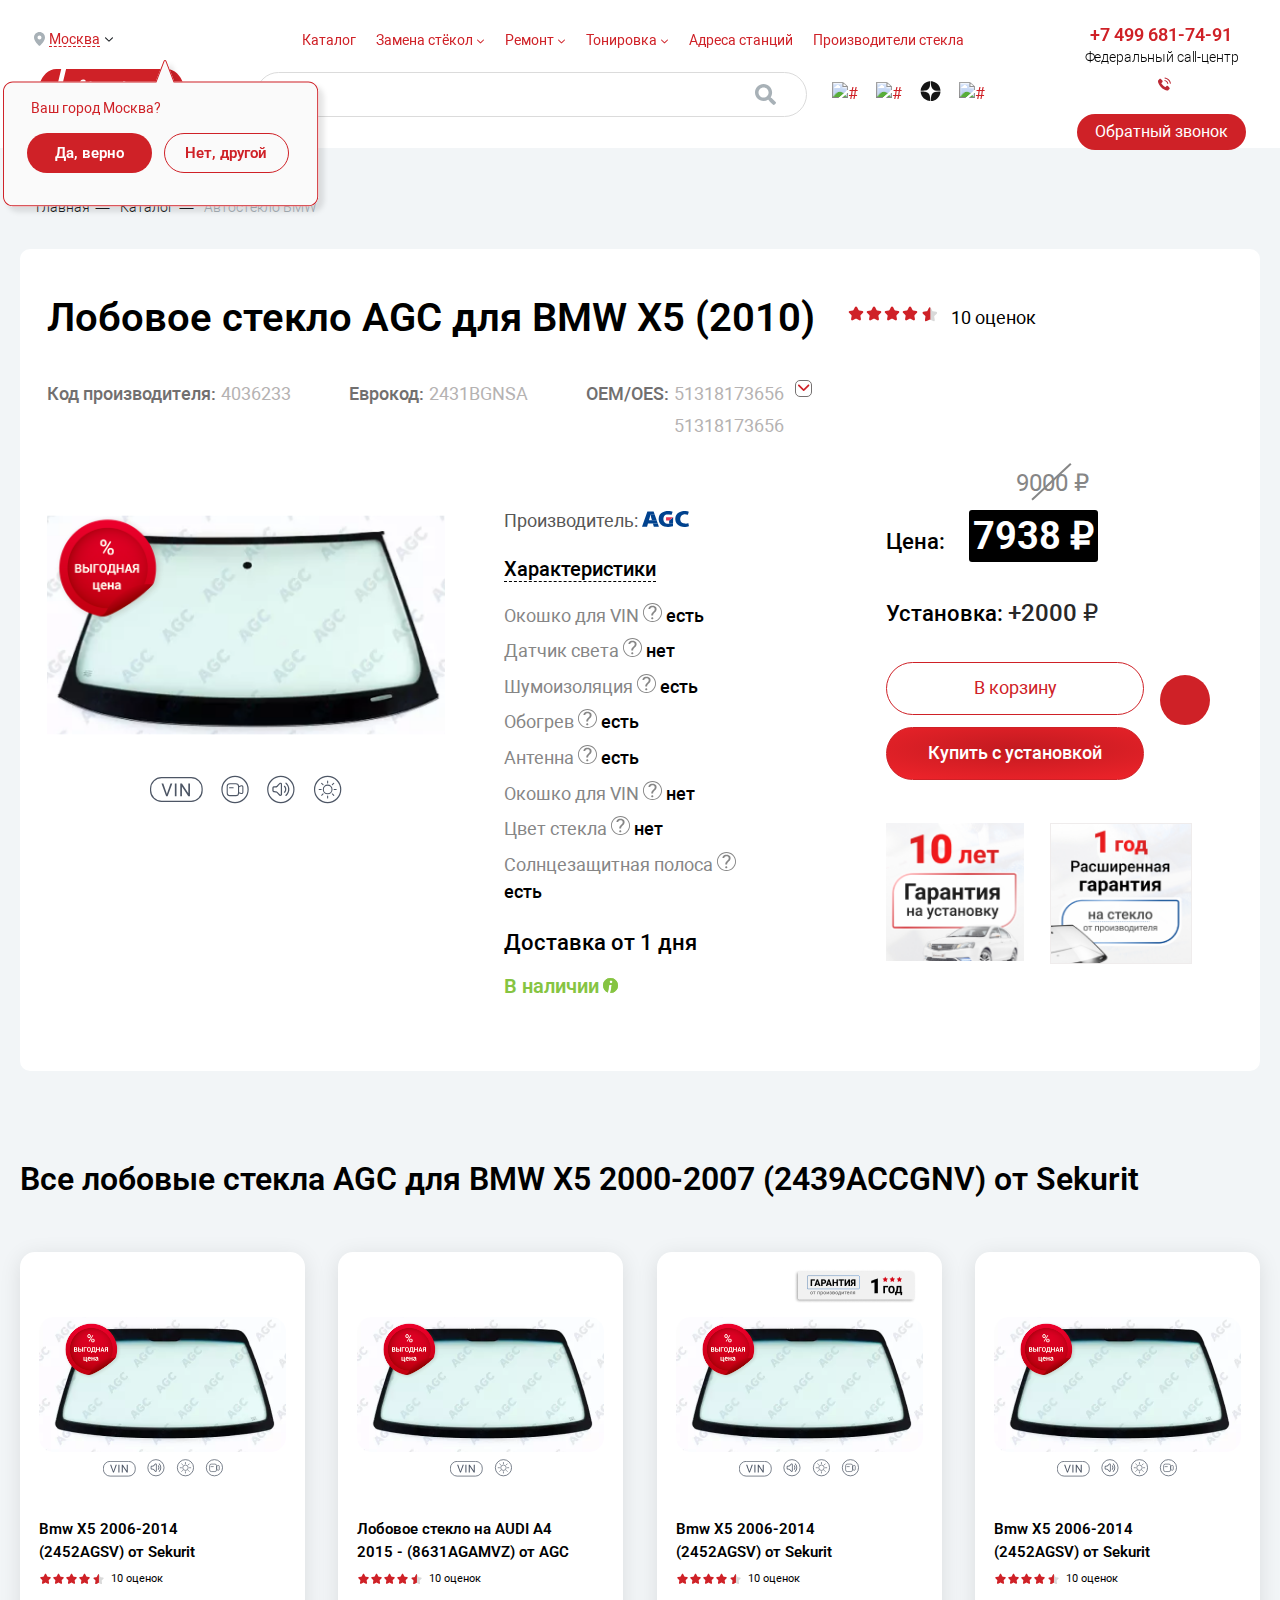
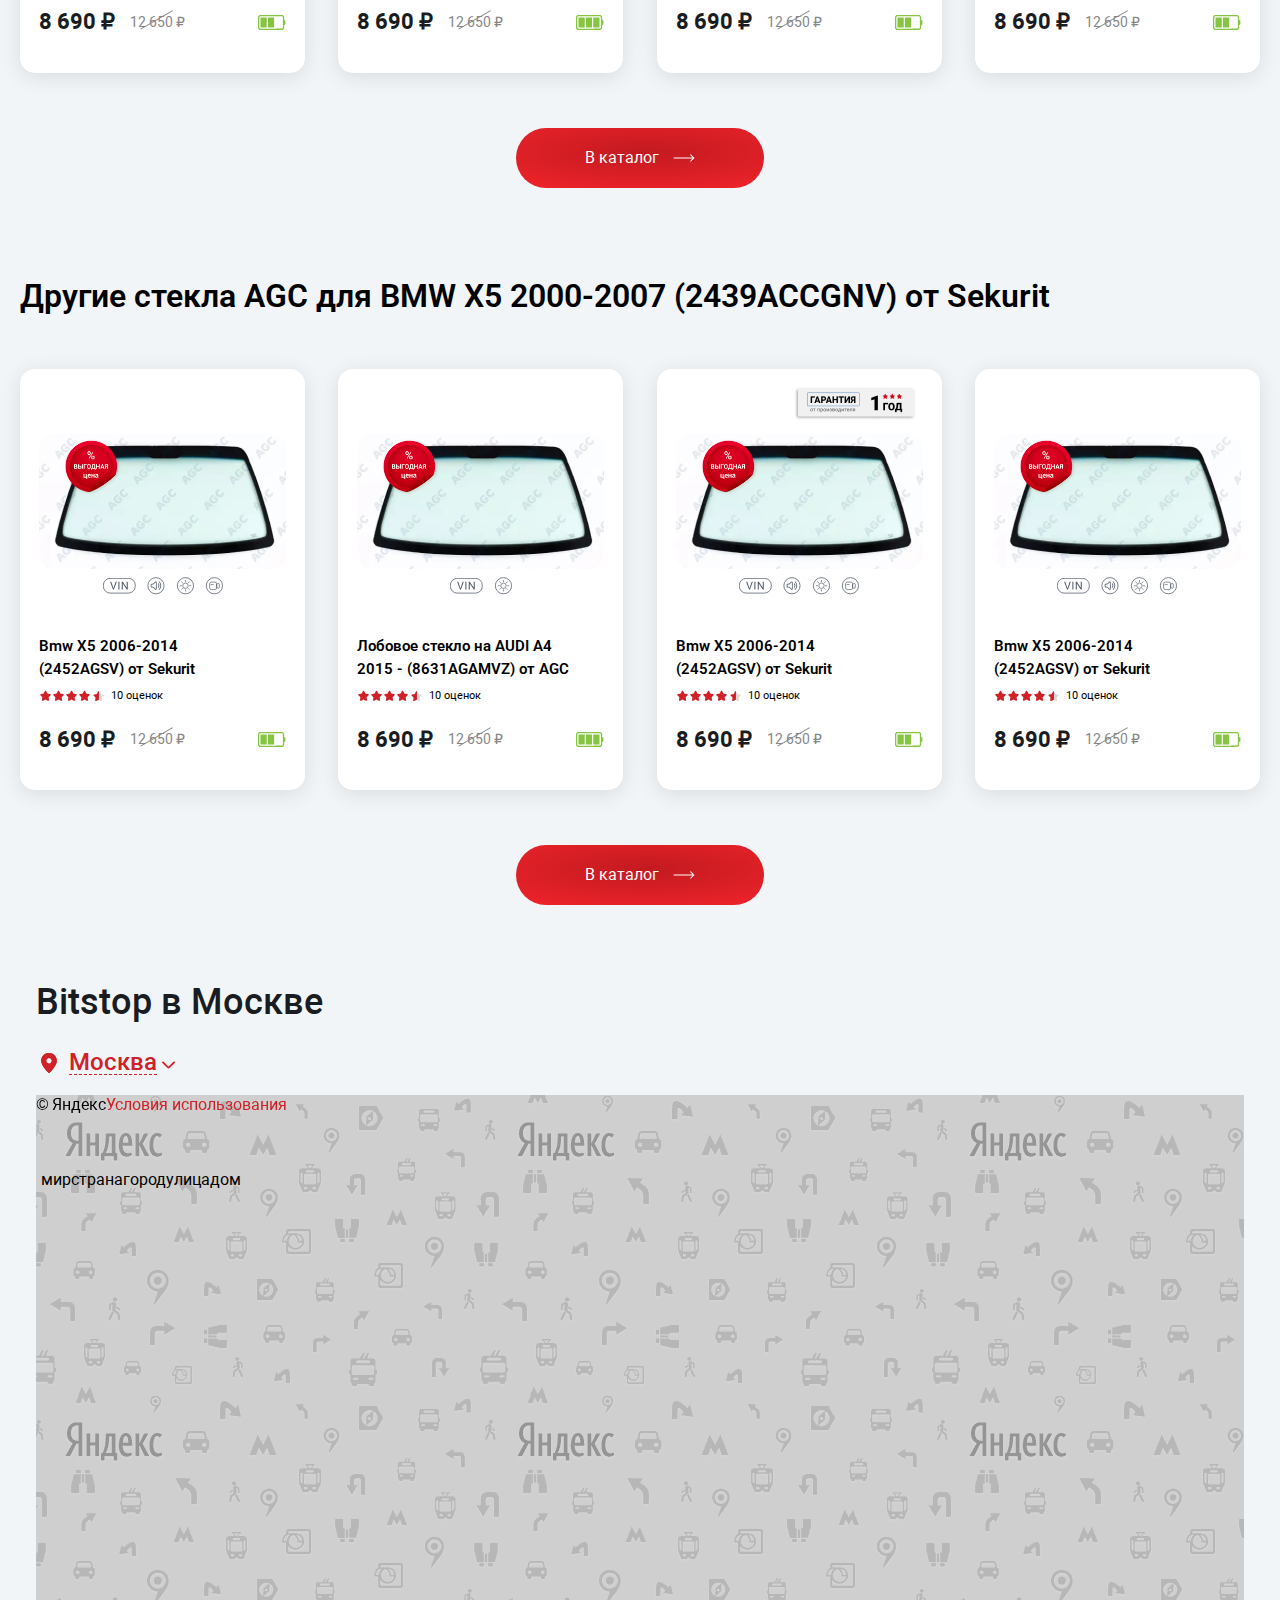
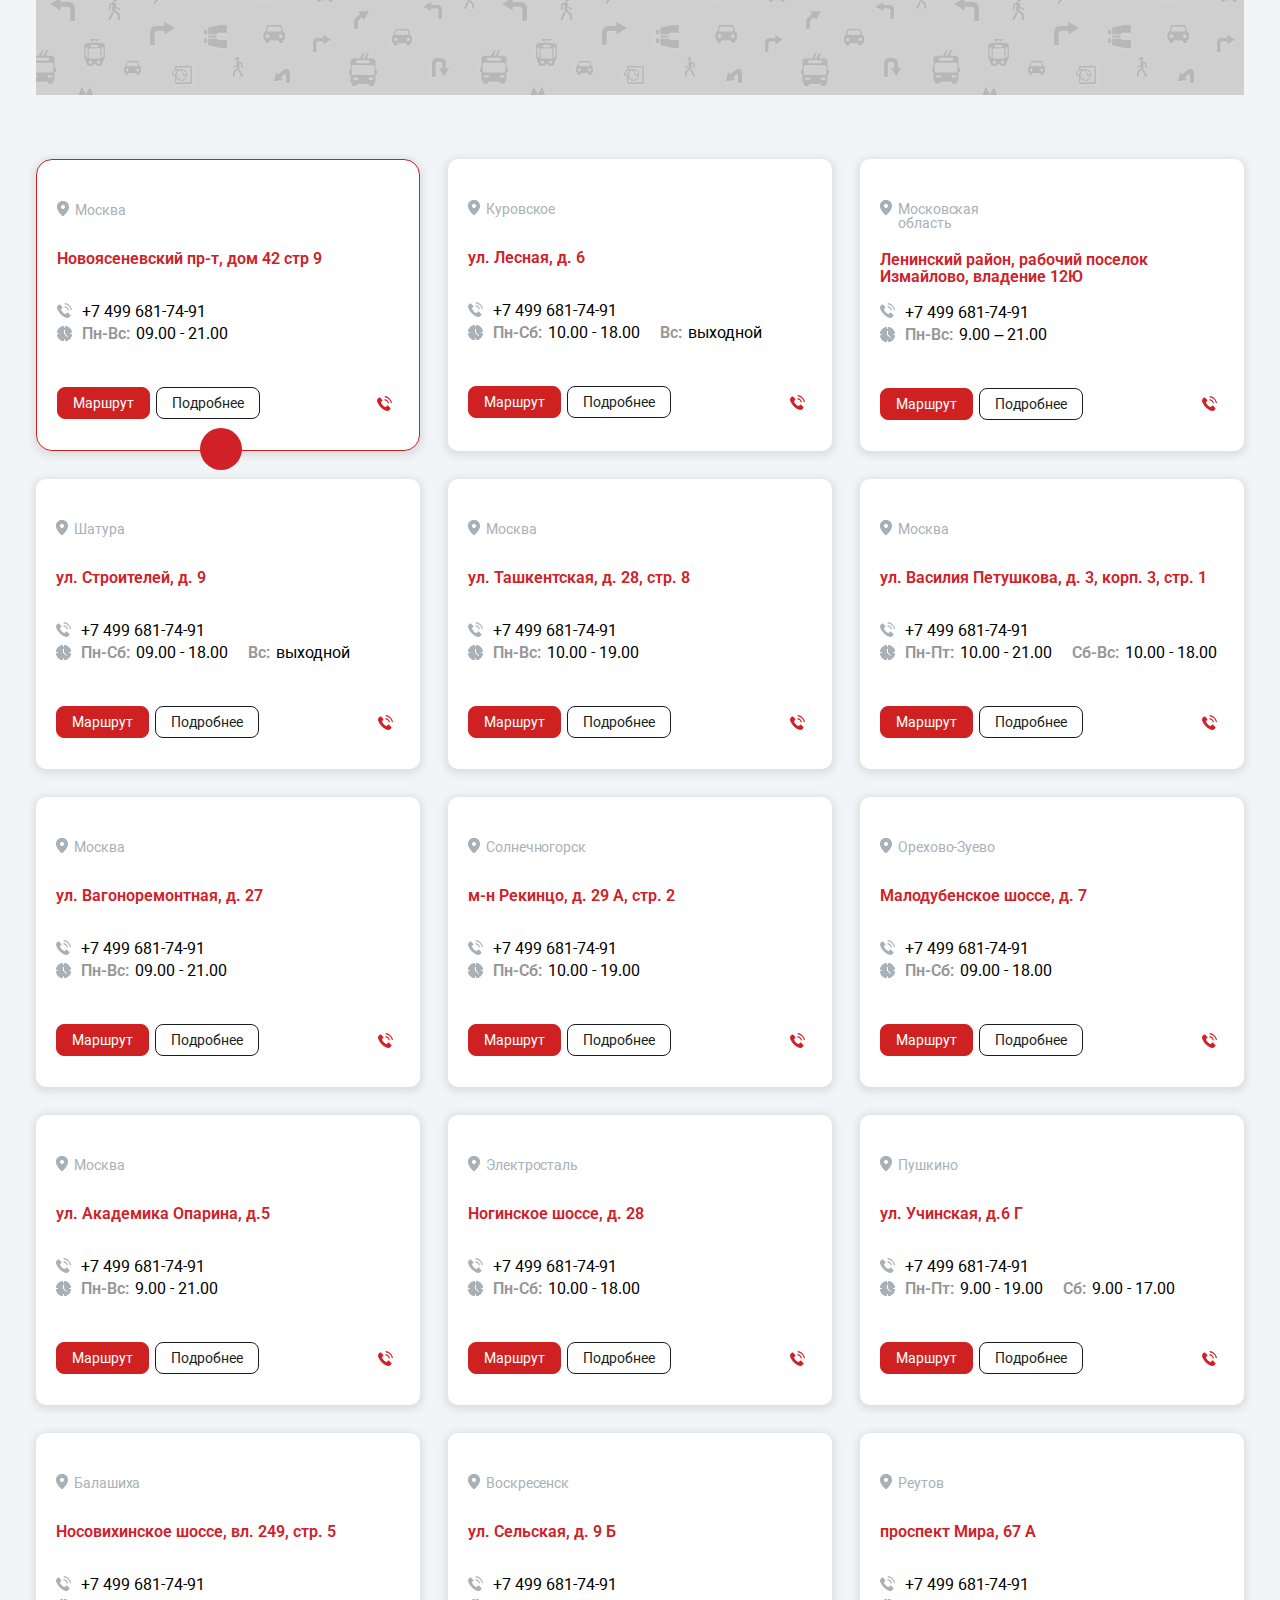
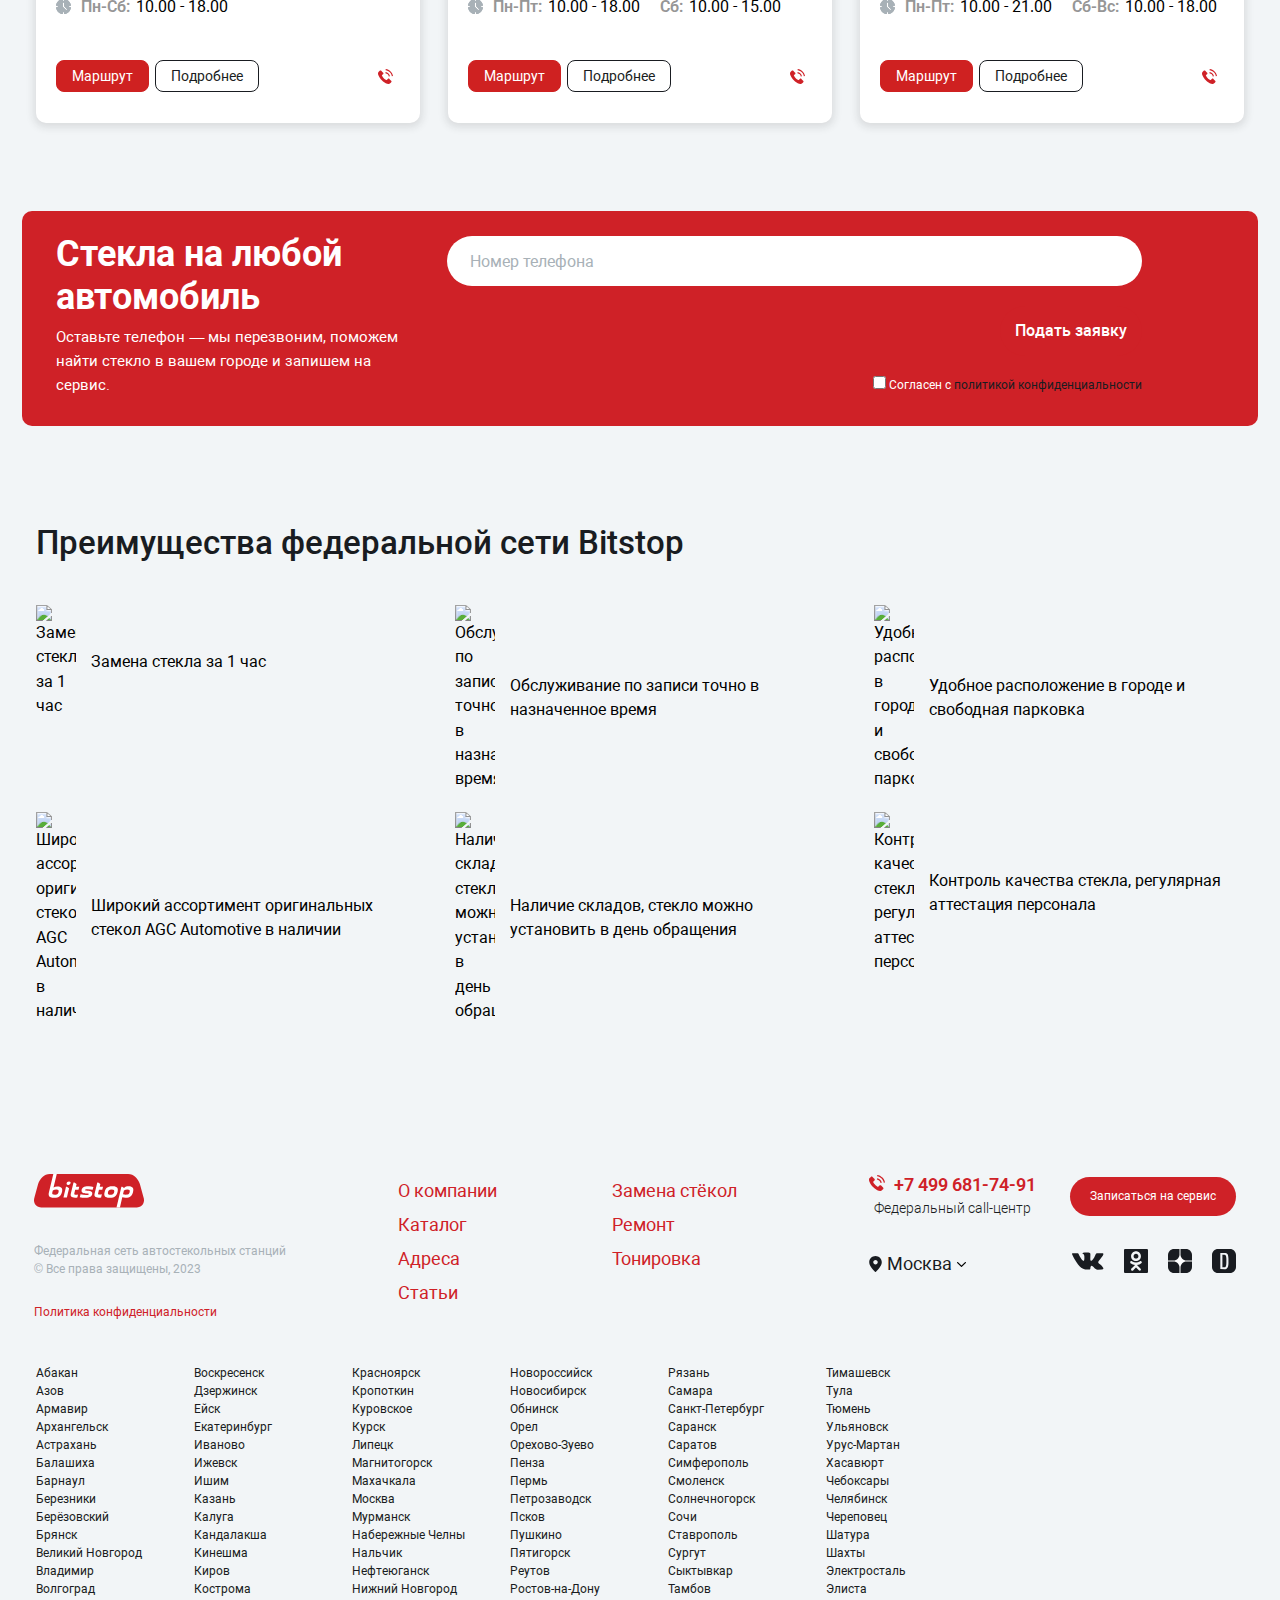
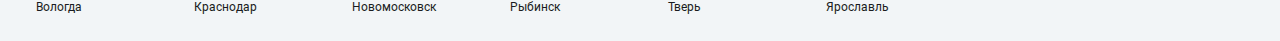
==== commit f1948747: "WP: добавлена секция преимуществ" ====
--- a/index.html
+++ b/index.html
@@ -7,12 +7,12 @@
     />
     <meta charset="utf-8" />
     <meta name="viewport" content="width=device-width, height=device-height" />
+    <link rel="stylesheet" type="text/css" href="/assets/css/reset.css" />
     <link rel="stylesheet" type="text/css" href="/assets/css/roboto/roboto.css" />
-    <link href="/css/critical.css?v=0.1.2" rel="stylesheet" />
-    <link rel="stylesheet" type="text/css" href="/assets/css/reset.css" />
     <link rel="stylesheet" type="text/css" href="/assets/css/grid.css" />
     <link rel="stylesheet" type="text/css" href="/assets/css/styles.css" />
     <link rel="stylesheet" type="text/css" href="/assets/css/responsive.css" />
+    <!-- <link href="/css/critical.css?v=0.1.2" rel="stylesheet" /> -->
     <link
       rel="stylesheet"
       type="text/css"
@@ -706,6 +706,7 @@
     <!-- <link rel="stylesheet" href="./styles/index.css"> -->
     <link rel="preconnect" href="https://fonts.googleapis.com" />
     <link rel="stylesheet" href="/css/critical.css" />
+    <link rel="stylesheet" type="text/css" href="/assets/css/reset.css" />
     <link rel="stylesheet" href="/css/style.css" />
     <!-- <link rel="stylesheet" href="/css/style.css"> -->
     <link rel="preconnect" href="https://fonts.gstatic.com" crossorigin />
@@ -5435,15 +5436,55 @@
           </div>
         </div>
 
-        <div class="company--advantages">
+        <div class="section features">
           <div class="container">
-            <div class="row">
-              <div class="company--advantages__block advantages-wrap">
-                <div class="company--advantages title"></div>
+              <div class="row">
+                  <div class="col-md-12">
+                      <div class="title-block">
+                          <div>Преимущества федеральной сети Bitstop</div>
+                      </div>
+                  </div>
               </div>
-            </div>
+              <div class="row">
+                  <div class="col-md-4">
+                      <div class="features-item">
+                          <img src="/assets/img/features/001.svg" alt="Замена стекла за 1 час">
+                          <span>Замена стекла за 1 час</span>
+                      </div>
+                  </div>
+                  <div class="col-md-4">
+                      <div class="features-item">
+                          <img src="/assets/img/features/002.svg" alt="Обслуживание по записи точно в назначенное время">
+                          <span>Обслуживание по записи точно в назначенное время</span>
+                      </div>
+                  </div>
+                  <div class="col-md-4">
+                      <div class="features-item">
+                          <img src="/assets/img/features/003.svg" alt="Удобное расположение в городе и свободная парковка">
+                          <span>Удобное расположение в городе и свободная парковка</span>
+                      </div>
+                  </div>
+                  <div class="col-md-4">
+                      <div class="features-item">
+                          <img src="/assets/img/features/004.svg" alt="Широкий ассортимент оригинальных стекол AGC Automotive в наличии">
+                          <span>Широкий ассортимент оригинальных стекол AGC Automotive в наличии</span>
+                      </div>
+                  </div>
+                  <div class="col-md-4">
+                      <div class="features-item">
+                          <img src="/assets/img/features/005.svg" alt="Наличие складов, стекло можно установить в день обращения">
+                          <span>Наличие складов, стекло можно установить в день обращения</span>
+                      </div>
+                  </div>
+                  <div class="col-md-4">
+                      <div class="features-item">
+                          <img src="/assets/img/features/006.svg" alt="Контроль качества стекла, регулярная аттестация персонала">
+                          <span>Контроль качества стекла, регулярная аттестация персонала</span>
+                      </div>
+                  </div>
+              </div>
           </div>
-        </div>
+      </div>
       </div>
 
       <footer>
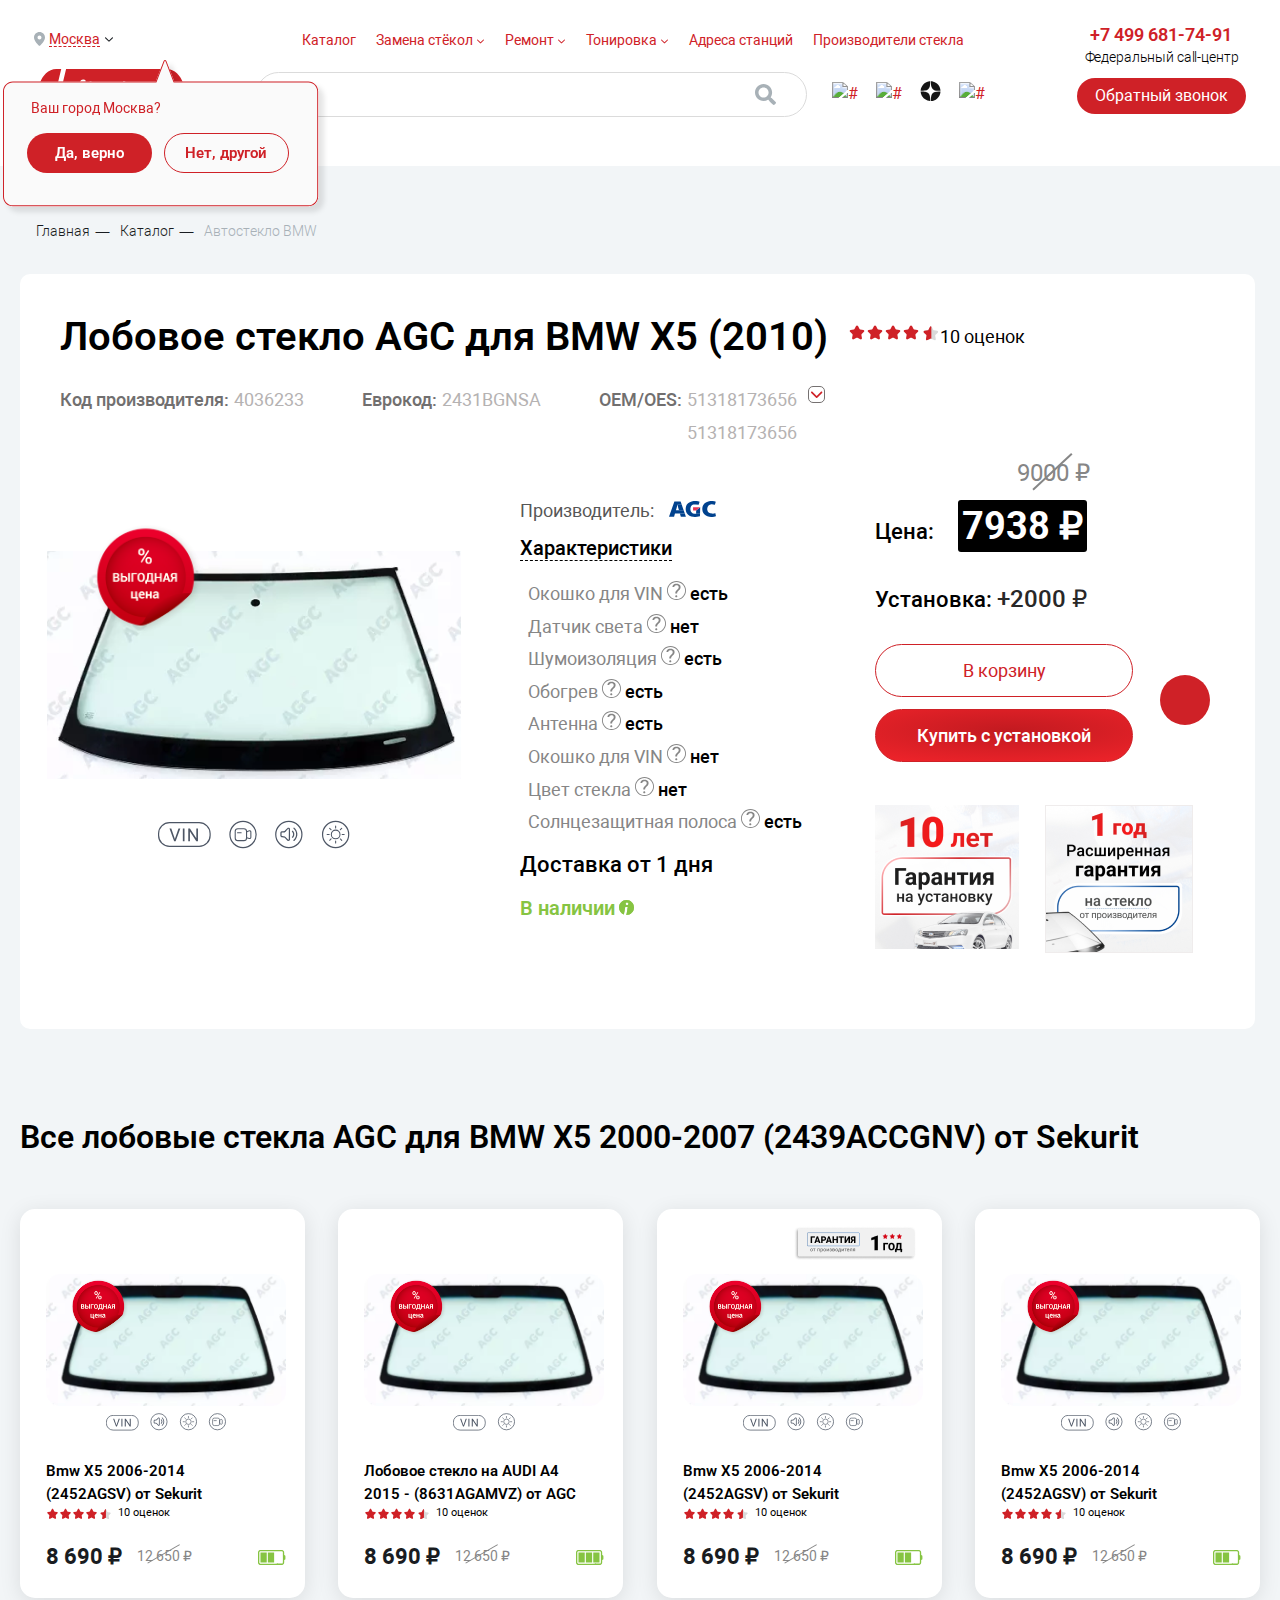
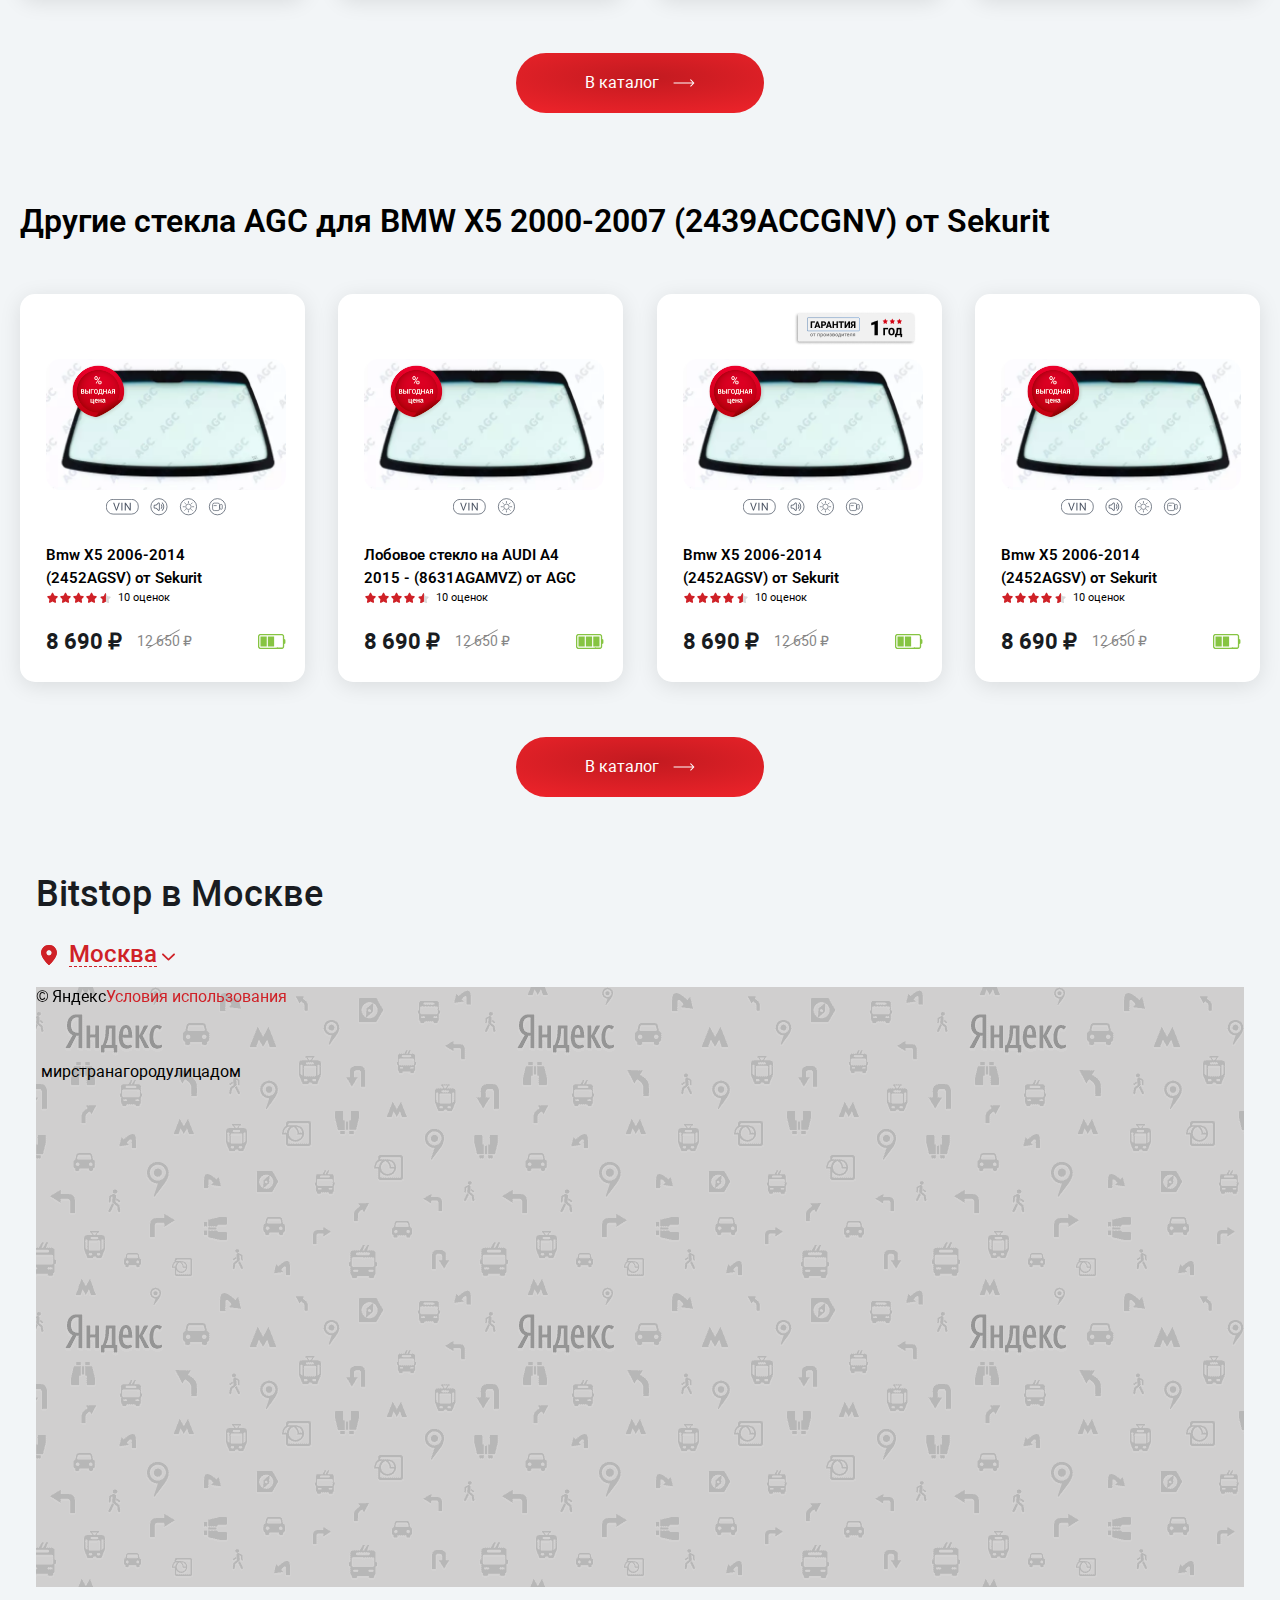
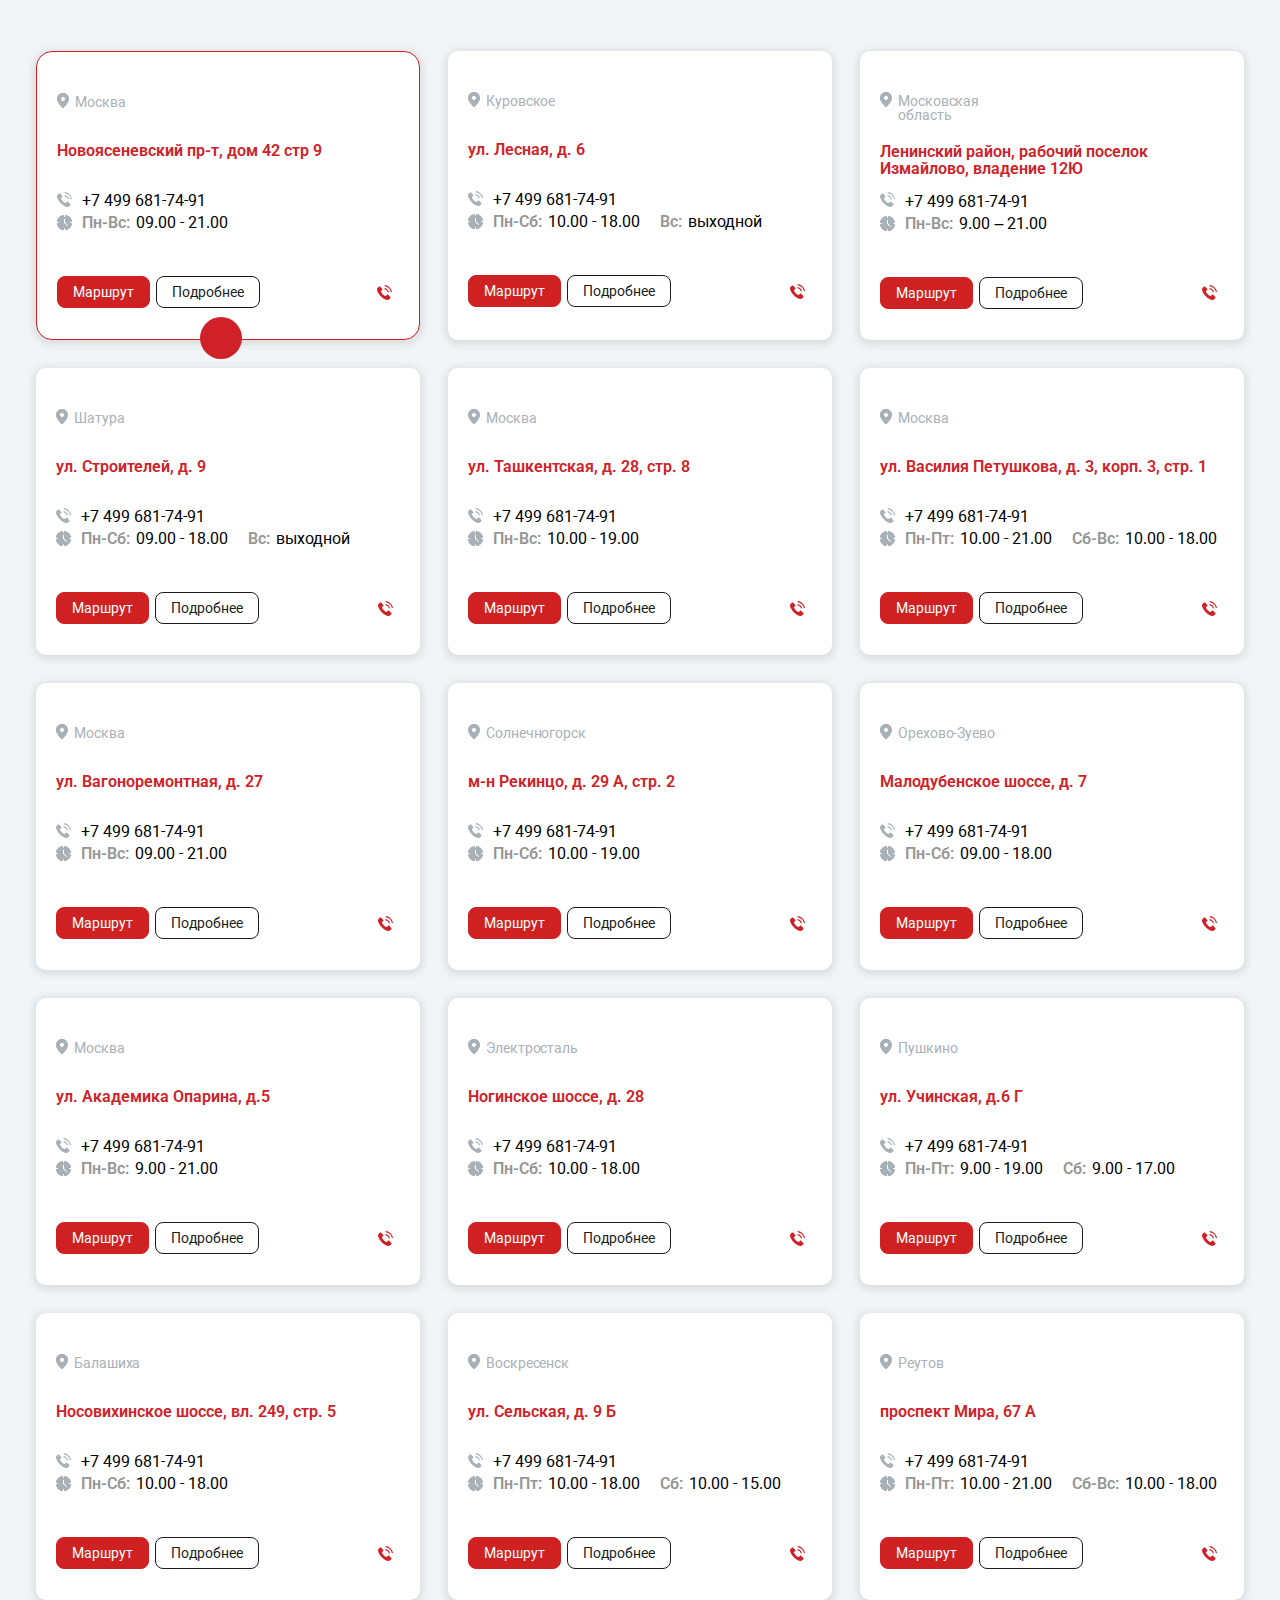
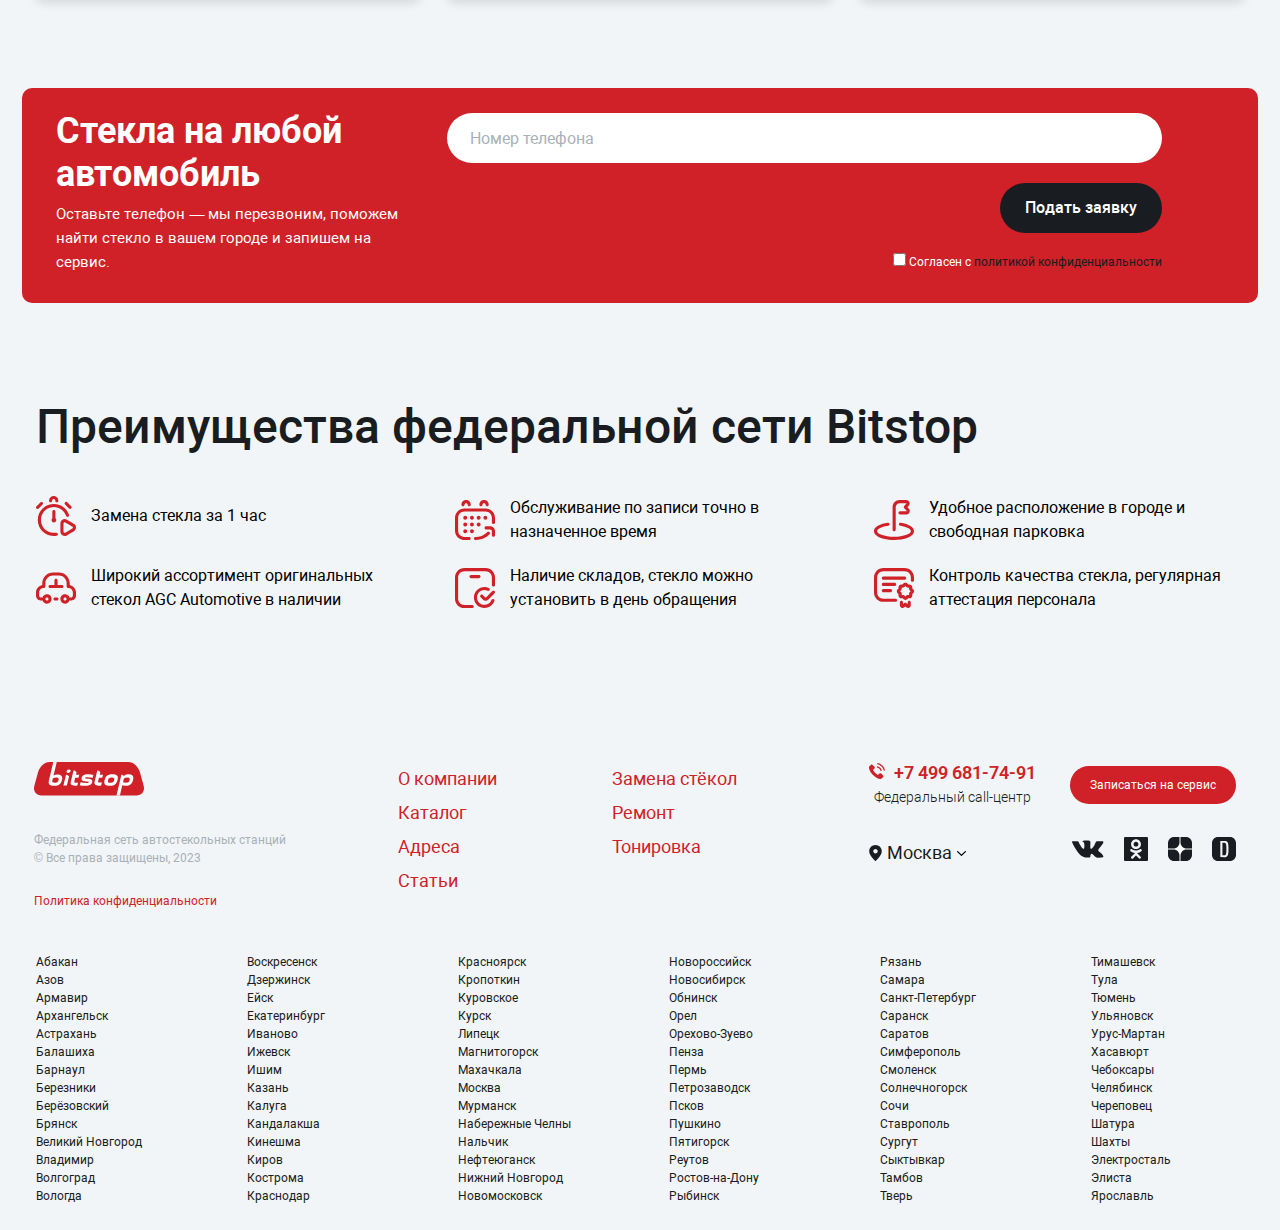
==== commit 24dbfb2a: "FIX: правки вёрстки и стилей" ====
--- a/index.html
+++ b/index.html
@@ -700,15 +700,14 @@
     <title>
       Купить стекло на BMW (Бмв) в Москве с заменой - цена на оригинал от 605 рублей | Bitstop
     </title>
-    <!-- my work -->
+    <!-- styles must be removed  -->
     <meta charset="UTF-8" />
     <meta name="viewport" content="width=device-width, initial-scale=1.0" />
-    <!-- <link rel="stylesheet" href="./styles/index.css"> -->
     <link rel="preconnect" href="https://fonts.googleapis.com" />
     <link rel="stylesheet" href="/css/critical.css" />
-    <link rel="stylesheet" type="text/css" href="/assets/css/reset.css" />
+    <link rel="stylesheet" type="text/css" href="/assets/css/reset.css" />\
+    <link rel="stylesheet" type="text/css" href="assets/css/styles.css">
     <link rel="stylesheet" href="/css/style.css" />
-    <!-- <link rel="stylesheet" href="/css/style.css"> -->
     <link rel="preconnect" href="https://fonts.gstatic.com" crossorigin />
     <link
       href="https://fonts.googleapis.com/css2?family=Nunito:wght@300;400;500;600;700;800;900;1000&family=Roboto:wght@100;300;400;500;700;900&display=swap"
@@ -1096,7 +1095,7 @@
                       Лобовое стекло AGC для BMW X5 (2010)
                     </div>
                     <div class="detailed-cart-stars">
-                      <svg width="0" height="0" xmlns="http://www.w3.org/2000/svg">
+         
                         <defs>
                           <symbol xmlns="http://www.w3.org/2000/svg" viewBox="0 0 18 18" id="star">
                             <path
--- a/css/style.css
+++ b/css/style.css
@@ -9801,6 +9801,7 @@
 .cart-product__inner-wrap{
 	display: flex;
 	align-items: start;
+	margin-left: 27px;
 }
 
 .cart-product__image-block {
@@ -10097,21 +10098,28 @@
 
 /* detailed-cart start */
 
+.detailed-product__cart {
+	max-width: 1235px;
+	width: 100%;
+}
+
 .detailed-product__cart-wrapper {
-    padding: 38px 68px 69px 27px;
+    padding-top: 32px;
+	padding-bottom: 68px;
     background-color: #fff;
     border-radius: 10px;
 }
 
 .detailed-product__header-block {
-	margin-bottom: 62px;
+	margin-left: 40px;
+	margin-bottom: 46px;
 }
 
 .detailed-product__header-title {
 	display: flex;
     gap: 20px;
     align-items: center;
-    margin-bottom: 31px;
+    margin-bottom: 19px;
 }
 
 div.detailed-product__header-title > .detailed-product__header-title-text {
@@ -10128,7 +10136,7 @@
 
 .detailed-cart-stars {
 	display: flex;
-	gap: 12px;
+	
 }
 
 .detailed-cart-stars__rate-count {
@@ -10139,6 +10147,11 @@
 }
 
 
+.articles-list.detailed-cart__list {
+	display: flex;
+	flex-direction: column;
+}
+
 .detailed-cart__articles {
 	display: flex;
     gap: 58px;
@@ -10158,6 +10171,7 @@
 
 
 .detailed-poduct__image-block {
+	padding-top: 45px;
 	margin-right: 59px;
 }
 
@@ -10168,8 +10182,8 @@
 
 .detailed-poduct__image-action {
 	position: absolute;
-	top: 0;
-	left: 0;
+    top: -26px;
+    left: 38px;
 }
 
 .detailed-poduct__image-item {
@@ -10189,11 +10203,11 @@
 
 
 .detailed-cart-product__manufacture {
-	margin-bottom: 20px;
+	margin-bottom: 8px;
 }
 
 .detailed-cart-product__information {
-	margin-right: 118px;
+	margin-right: 65px;
 	color: #868686;
 	font-size: 18px;
 	font-style: normal;
@@ -10217,19 +10231,28 @@
 	
 }
 
+.detailed-manufacture-text {
+	margin-right: 11px;
+}
+
 .detailed-glass-modification-characters__wrapper { 
-	margin-bottom: 20px;
+	margin-bottom: 3px;
 }
 
 .detailed-glass-modification-characters {
 	display: flex;
 	flex-direction: column;
-	gap: 8px;
+	gap: 5px;
+}
+
+.detailed-glass-modification-characters__item {
+	margin-left: 8px;
 }
 
 .detailed-glass-modification-characters__item-label {
 	font-weight: 500;
 	color: #000;
+	margin-right: 8px;
 }
 
 .detailed-glass-all-characters__delivery {
@@ -10238,6 +10261,8 @@
 
 
 .detailed-glass-delivery-text {
+	display: inline-block;
+    margin-top: 9px;
 	color: #000;
 	font-size: 22px;
 	font-style: normal;
@@ -10298,7 +10323,7 @@
 }
 
 .detailed-cart-price-block__item {
-	margin-bottom: 30px;
+	margin-bottom: 26px;
 }
 
 .detailed-cart-price-block__item.price {
@@ -10391,7 +10416,7 @@
 .all-company-glass__item-inner-wrapper {
 	position: relative;
 	max-width: 285px;
-	padding: 65px 19px 34px 19px;
+	padding: 65px 19px 24px 26px;
 	border-radius: 15px;
 	background-color: #FFF;
 	box-shadow: 0px 4px 21px 0px rgba(0, 0, 0, 0.10);
@@ -10400,12 +10425,11 @@
 
 .all-company-glass__item-image {
 	border-radius: 15px;
-	margin-bottom: 33px;
+	margin-bottom: 21px;
 }
 
 .all-company-glass__item-title {
 	max-width: 220px;
-	margin-bottom: 7px;
 	text-wrap:	wrap;
 	color: #000;
 	font-size: 15px;
--- a/css/style.css
+++ b/css/style.css
@@ -9801,6 +9801,7 @@
 .cart-product__inner-wrap{
 	display: flex;
 	align-items: start;
+	margin-left: 27px;
 }
 
 .cart-product__image-block {
@@ -10097,21 +10098,28 @@
 
 /* detailed-cart start */
 
+.detailed-product__cart {
+	max-width: 1235px;
+	width: 100%;
+}
+
 .detailed-product__cart-wrapper {
-    padding: 38px 68px 69px 27px;
+    padding-top: 32px;
+	padding-bottom: 68px;
     background-color: #fff;
     border-radius: 10px;
 }
 
 .detailed-product__header-block {
-	margin-bottom: 62px;
+	margin-left: 40px;
+	margin-bottom: 46px;
 }
 
 .detailed-product__header-title {
 	display: flex;
     gap: 20px;
     align-items: center;
-    margin-bottom: 31px;
+    margin-bottom: 19px;
 }
 
 div.detailed-product__header-title > .detailed-product__header-title-text {
@@ -10128,7 +10136,7 @@
 
 .detailed-cart-stars {
 	display: flex;
-	gap: 12px;
+	
 }
 
 .detailed-cart-stars__rate-count {
@@ -10139,6 +10147,11 @@
 }
 
 
+.articles-list.detailed-cart__list {
+	display: flex;
+	flex-direction: column;
+}
+
 .detailed-cart__articles {
 	display: flex;
     gap: 58px;
@@ -10158,6 +10171,7 @@
 
 
 .detailed-poduct__image-block {
+	padding-top: 45px;
 	margin-right: 59px;
 }
 
@@ -10168,8 +10182,8 @@
 
 .detailed-poduct__image-action {
 	position: absolute;
-	top: 0;
-	left: 0;
+    top: -26px;
+    left: 38px;
 }
 
 .detailed-poduct__image-item {
@@ -10189,11 +10203,11 @@
 
 
 .detailed-cart-product__manufacture {
-	margin-bottom: 20px;
+	margin-bottom: 8px;
 }
 
 .detailed-cart-product__information {
-	margin-right: 118px;
+	margin-right: 65px;
 	color: #868686;
 	font-size: 18px;
 	font-style: normal;
@@ -10217,19 +10231,28 @@
 	
 }
 
+.detailed-manufacture-text {
+	margin-right: 11px;
+}
+
 .detailed-glass-modification-characters__wrapper { 
-	margin-bottom: 20px;
+	margin-bottom: 3px;
 }
 
 .detailed-glass-modification-characters {
 	display: flex;
 	flex-direction: column;
-	gap: 8px;
+	gap: 5px;
+}
+
+.detailed-glass-modification-characters__item {
+	margin-left: 8px;
 }
 
 .detailed-glass-modification-characters__item-label {
 	font-weight: 500;
 	color: #000;
+	margin-right: 8px;
 }
 
 .detailed-glass-all-characters__delivery {
@@ -10238,6 +10261,8 @@
 
 
 .detailed-glass-delivery-text {
+	display: inline-block;
+    margin-top: 9px;
 	color: #000;
 	font-size: 22px;
 	font-style: normal;
@@ -10298,7 +10323,7 @@
 }
 
 .detailed-cart-price-block__item {
-	margin-bottom: 30px;
+	margin-bottom: 26px;
 }
 
 .detailed-cart-price-block__item.price {
@@ -10391,7 +10416,7 @@
 .all-company-glass__item-inner-wrapper {
 	position: relative;
 	max-width: 285px;
-	padding: 65px 19px 34px 19px;
+	padding: 65px 19px 24px 26px;
 	border-radius: 15px;
 	background-color: #FFF;
 	box-shadow: 0px 4px 21px 0px rgba(0, 0, 0, 0.10);
@@ -10400,12 +10425,11 @@
 
 .all-company-glass__item-image {
 	border-radius: 15px;
-	margin-bottom: 33px;
+	margin-bottom: 21px;
 }
 
 .all-company-glass__item-title {
 	max-width: 220px;
-	margin-bottom: 7px;
 	text-wrap:	wrap;
 	color: #000;
 	font-size: 15px;
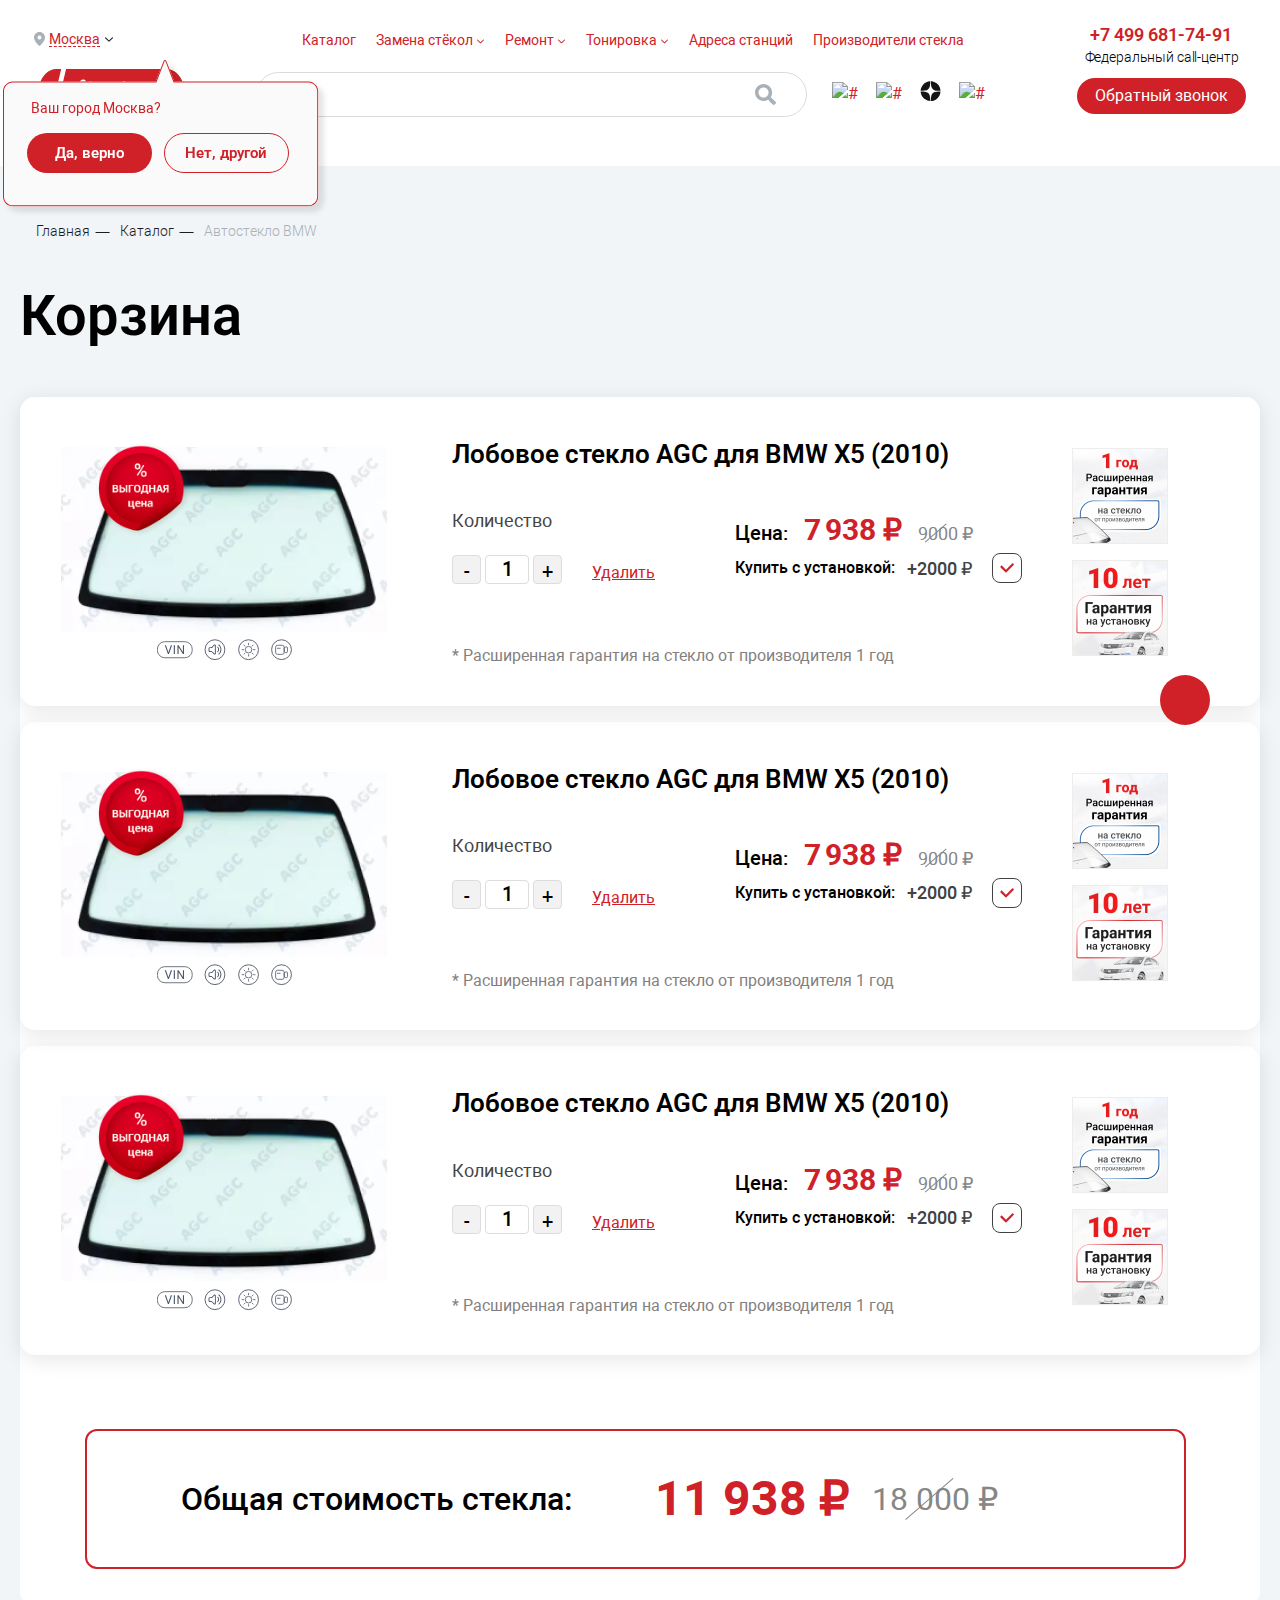
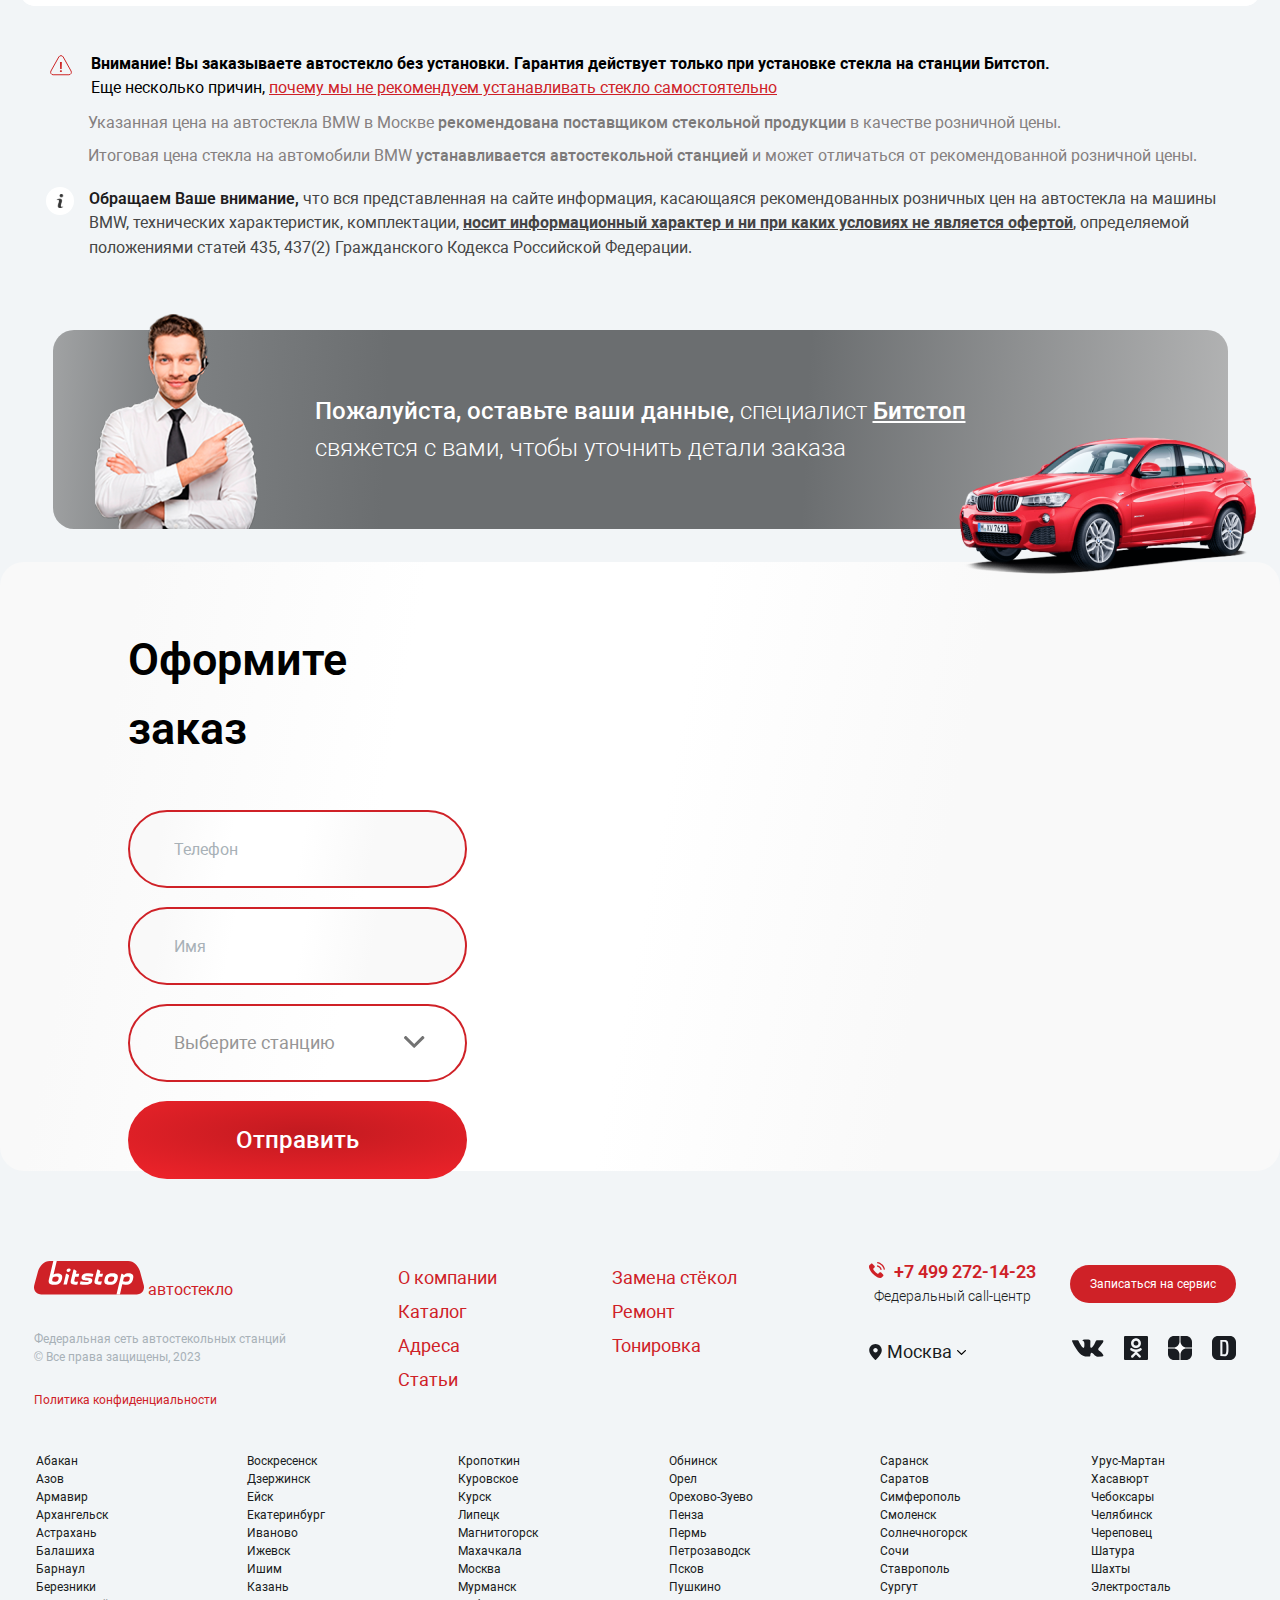
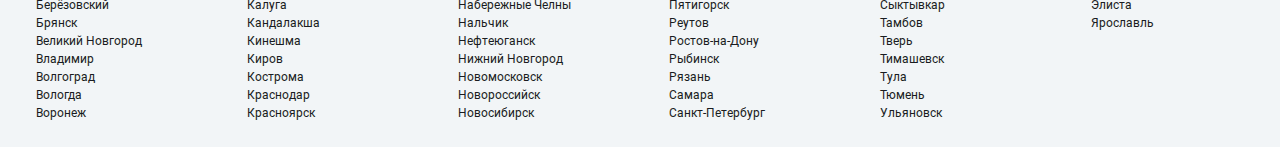
==== commit 4773c86c: "WP: вёрстка корзины и добавление стилей" ====
--- a/index.html
+++ b/index.html
@@ -1063,7 +1063,7 @@
                   </li>
                   <li
                     itemprop="itemListElement"
-                    itemscope=""
+                    itemscope=""content
                     itemtype="https://schema.org/ListItem"
                   >
                     <a href="/catalog/" title="Каталог" itemprop="item"
@@ -1085,5614 +1085,525 @@
           </div>
         </div>
 
-        <div class="detailed-product">
-          <div class="detailed-product__wrapper">
-            <div class="detailed-product__cart">
-              <div class="detailed-product__cart-wrapper">
-                <div class="detailed-product__header-block">
-                  <div class="detailed-product__header-title">
-                    <div class="detailed-product__header-title-text">
-                      Лобовое стекло AGC для BMW X5 (2010)
-                    </div>
-                    <div class="detailed-cart-stars">
-         
-                        <defs>
-                          <symbol xmlns="http://www.w3.org/2000/svg" viewBox="0 0 18 18" id="star">
-                            <path
-                              d="M4.49171 1.16655C4.71618 0.711738 5.36472 0.711738 5.58919 1.16655L6.37024 2.74914C6.45937 2.92974 6.63167 3.05492 6.83098 3.08388L8.57747 3.33766C9.07938 3.4106 9.2798 4.0274 8.91661 4.38142L7.65284 5.6133C7.50862 5.75388 7.4428 5.95643 7.47685 6.15493L7.77519 7.89436C7.86092 8.39425 7.33624 8.77545 6.88731 8.53944L5.3252 7.71819C5.14694 7.62447 4.93396 7.62447 4.7557 7.71819L3.19359 8.53944C2.74466 8.77545 2.21998 8.39425 2.30572 7.89436L2.60405 6.15493C2.6381 5.95642 2.57229 5.75388 2.42806 5.61329L1.16429 4.38142C0.801103 4.0274 1.00152 3.4106 1.50343 3.33766L3.24992 3.08388C3.44923 3.05492 3.62153 2.92974 3.71066 2.74914L4.49171 1.16655Z"
-                              fill="#CF2127"
-                              id="rating-star"
-                            />
-                          </symbol>
-                        </defs>
-                      </svg>
-
-                      <div class="detailed-glass-rate">
-                        <svg
-                          xmlns="http://www.w3.org/2000/svg"
-                          width="18"
-                          height="18"
-                          viewBox="0 0 10 9"
-                          fill="none"
-                        >
-                          <path
-                            d="M4.46046 1.1664C4.68493 0.711585 5.33347 0.711586 5.55794 1.1664L6.33899 2.74898C6.42812 2.92959 6.60042 3.05477 6.79973 3.08373L8.54622 3.33751C9.04813 3.41044 9.24855 4.02725 8.88536 4.38127L7.62159 5.61314C7.47737 5.75372 7.41155 5.95627 7.4456 6.15478L7.74394 7.89421C7.82967 8.39409 7.30499 8.7753 6.85606 8.53929L5.29395 7.71804C5.11569 7.62432 4.90271 7.62432 4.72445 7.71804L3.16234 8.53929C2.71341 8.7753 2.18873 8.39409 2.27447 7.89421L2.5728 6.15478C2.60685 5.95627 2.54104 5.75372 2.39681 5.61314L1.13304 4.38127C0.769853 4.02725 0.970266 3.41044 1.47218 3.33751L3.21867 3.08373C3.41798 3.05477 3.59028 2.92959 3.67941 2.74898L4.46046 1.1664Z"
-                            fill="#CF2127"
-                          ></path>
-                        </svg>
-                        <svg
-                          xmlns="http://www.w3.org/2000/svg"
-                          width="18"
-                          height="18"
-                          viewBox="0 0 10 9"
-                          fill="none"
-                        >
-                          <path
-                            d="M4.46046 1.1664C4.68493 0.711585 5.33347 0.711586 5.55794 1.1664L6.33899 2.74898C6.42812 2.92959 6.60042 3.05477 6.79973 3.08373L8.54622 3.33751C9.04813 3.41044 9.24855 4.02725 8.88536 4.38127L7.62159 5.61314C7.47737 5.75372 7.41155 5.95627 7.4456 6.15478L7.74394 7.89421C7.82967 8.39409 7.30499 8.7753 6.85606 8.53929L5.29395 7.71804C5.11569 7.62432 4.90271 7.62432 4.72445 7.71804L3.16234 8.53929C2.71341 8.7753 2.18873 8.39409 2.27447 7.89421L2.5728 6.15478C2.60685 5.95627 2.54104 5.75372 2.39681 5.61314L1.13304 4.38127C0.769853 4.02725 0.970266 3.41044 1.47218 3.33751L3.21867 3.08373C3.41798 3.05477 3.59028 2.92959 3.67941 2.74898L4.46046 1.1664Z"
-                            fill="#CF2127"
-                          ></path>
-                        </svg>
-                        <svg
-                          xmlns="http://www.w3.org/2000/svg"
-                          width="18"
-                          height="18"
-                          viewBox="0 0 10 9"
-                          fill="none"
-                        >
-                          <path
-                            d="M4.46046 1.1664C4.68493 0.711585 5.33347 0.711586 5.55794 1.1664L6.33899 2.74898C6.42812 2.92959 6.60042 3.05477 6.79973 3.08373L8.54622 3.33751C9.04813 3.41044 9.24855 4.02725 8.88536 4.38127L7.62159 5.61314C7.47737 5.75372 7.41155 5.95627 7.4456 6.15478L7.74394 7.89421C7.82967 8.39409 7.30499 8.7753 6.85606 8.53929L5.29395 7.71804C5.11569 7.62432 4.90271 7.62432 4.72445 7.71804L3.16234 8.53929C2.71341 8.7753 2.18873 8.39409 2.27447 7.89421L2.5728 6.15478C2.60685 5.95627 2.54104 5.75372 2.39681 5.61314L1.13304 4.38127C0.769853 4.02725 0.970266 3.41044 1.47218 3.33751L3.21867 3.08373C3.41798 3.05477 3.59028 2.92959 3.67941 2.74898L4.46046 1.1664Z"
-                            fill="#CF2127"
-                          ></path>
-                        </svg>
-                        <svg
-                          xmlns="http://www.w3.org/2000/svg"
-                          width="18"
-                          height="18"
-                          viewBox="0 0 10 9"
-                          fill="none"
-                        >
-                          <path
-                            d="M4.46046 1.1664C4.68493 0.711585 5.33347 0.711586 5.55794 1.1664L6.33899 2.74898C6.42812 2.92959 6.60042 3.05477 6.79973 3.08373L8.54622 3.33751C9.04813 3.41044 9.24855 4.02725 8.88536 4.38127L7.62159 5.61314C7.47737 5.75372 7.41155 5.95627 7.4456 6.15478L7.74394 7.89421C7.82967 8.39409 7.30499 8.7753 6.85606 8.53929L5.29395 7.71804C5.11569 7.62432 4.90271 7.62432 4.72445 7.71804L3.16234 8.53929C2.71341 8.7753 2.18873 8.39409 2.27447 7.89421L2.5728 6.15478C2.60685 5.95627 2.54104 5.75372 2.39681 5.61314L1.13304 4.38127C0.769853 4.02725 0.970266 3.41044 1.47218 3.33751L3.21867 3.08373C3.41798 3.05477 3.59028 2.92959 3.67941 2.74898L4.46046 1.1664Z"
-                            fill="#CF2127"
-                          ></path>
-                        </svg>
-                        <svg
-                          width="20"
-                          height="20"
-                          viewBox="0 0 18 18"
-                          fill="none"
-                          xmlns="http://www.w3.org/2000/svg"
-                        >
-                          <path
-                            d="M8.88988 3.4974C9.25224 2.76316 10.2992 2.76316 10.6616 3.4974L11.9225 6.05229C12.0664 6.34386 12.3446 6.54595 12.6663 6.5927L15.4858 7.0024C16.2961 7.12014 16.6197 8.1159 16.0333 8.68742L13.9931 10.6761C13.7603 10.9031 13.6541 11.2301 13.709 11.5505L14.1906 14.3586C14.3291 15.1656 13.482 15.7811 12.7573 15.4L10.2354 14.0742C9.94765 13.9229 9.60384 13.9229 9.31604 14.0742L6.79421 15.4C6.06948 15.7811 5.22243 15.1656 5.36085 14.3586L5.84247 11.5505C5.89744 11.2301 5.79119 10.9031 5.55836 10.6761L3.51816 8.68742C2.93183 8.1159 3.25537 7.12014 4.06566 7.0024L6.88515 6.5927C7.20691 6.54595 7.48506 6.34386 7.62896 6.05229L8.88988 3.4974Z"
-                            fill="#D9D9D9"
-                          ></path>
-                          <mask
-                            id="mask0_0_1"
-                            style="mask-type: alpha"
-                            maskUnits="userSpaceOnUse"
-                            x="0"
-                            y="0"
-                          >
-                            <path d="M0.84375 0H10.2074V17.876H0.84375V0Z" fill="#D9D9D9"></path>
-                          </mask>
-                          <g mask="url(#mask0_0_1)">
-                            <path
-                              d="M8.89769 3.49749C9.26006 2.76325 10.3071 2.76325 10.6694 3.49749L11.9303 6.05238C12.0742 6.34395 12.3524 6.54604 12.6742 6.59279L15.4936 7.00249C16.3039 7.12023 16.6275 8.11599 16.0411 8.68751L14.0009 10.6762C13.7681 10.9032 13.6619 11.2302 13.7168 11.5506L14.1985 14.3587C14.3369 15.1657 13.4898 15.7811 12.7651 15.4001L10.2433 14.0743C9.95547 13.923 9.61165 13.923 9.32386 14.0743L6.80203 15.4001C6.07729 15.7811 5.23025 15.1657 5.36866 14.3587L5.85029 11.5506C5.90525 11.2302 5.799 10.9032 5.56617 10.6762L3.52597 8.68751C2.93965 8.11599 3.26319 7.12023 4.07347 7.00249L6.89296 6.59279C7.21472 6.54604 7.49288 6.34395 7.63677 6.05238L8.89769 3.49749Z"
-                              fill="#CF2127"
-                            ></path>
-                          </g>
-                        </svg>
-                      </div>
-
-                      <div class="detailed-cart-stars__rate-count">10 оценок</div>
-                    </div>
-                  </div>
-
-                  <div class="detailed-cart__articles">
-                    <div class="detailed-cart__articles-item">
-                      <span class="detailed-cart__articles-item articles-name"
-                        >Код производителя:</span
-                      >4036233
-                    </div>
-                    <div class="detailed-cart__articles-item">
-                      <span class="detailed-cart__articles-item articles-name">Еврокод:</span
-                      >2431BGNSA
-                    </div>
-                    <div class="select-type detailed-cart__articles-item">
-                      <span class="detailed-cart__articles-item articles-name">OEM/OES:</span>
-                      <ul class="articles-list detailed-cart__list">
-                        <li class="articles-list__item detailed-cart__list item">51318173656</li>
-                        <li class="articles-list__item detailed-cart__list item">51318173656</li>
-                      </ul>
-
-                      <a href="#" class="select-type__button">
-                        <img src="assets/img//arrow-down.svg" alt="image arrow down" />
-                      </a>
-                    </div>
-                  </div>
-                </div>
-
-                <div class="cart-product__inner-wrap detailed-poduct__inner-wrapper">
-                  <div class="detailed-poduct__image-block">
-                    <div class="detailed-poduct__glass-image">
-                      <a href="/catalog/bmw/bmw-2/223733/">
-                        <img src="assets/img/detailedglass.png" alt="glass foto" />
-
-                        <div class="detailed-poduct__image-action">
-                          <img
-                            class="detailed-poduct__image-item"
-                            src="./assets/img/detailed-action.png"
-                            alt="Акция к стеклу"
-                          />
+
+
+      <div class="product-cart">
+        <div class="product-cart__container">
+          <div class="product-cart__title">Корзина</div>
+
+          <div class="product-cart__list">
+            <div class="product-cart__list-wrapper">
+
+              <div class="product-cart__list-item">
+
+                  <div class="product-cart__item">
+                    <div class="product-cart__item-image-block">
+                      <div class="product-cart__item-image">
+                        <img src="./assets/img/cart_glass-image.png" alt="Изображение лобового стекла">
+                        <img  class="product-cart__item-image-action-price" src="./assets/img/cart-action-price.png" alt="изображение акции 'выгодная цена' ">
                         </div>
-                      </a>
-                    </div>
-
-                    <div class="detailed-glass-modification-block">
-                      <ul class="detailed-glass-modification-block__list">
-                        <li class="detailed-glass-modification-block__list-item">
-                          <img src="./assets/img/detailed-vin.svg" alt="Изображение значка VIN" />
-                        </li>
-                        <li class="detailed-glass-modification-block__list-item">
-                          <img src="./assets/img/detailed-camera.svg" alt="Изображение камеры" />
-                        </li>
-                        <li class="detailed-glass-modification-block__list-item">
-                          <img src="./assets/img/detailed-noize.svg" alt="Изображение шумоизоляции" />
-                        </li>
-                        <li class="detailed-glass-modification-block__list-item">
-                          <img src="./assets/img/detailed-light.svg" alt="Изображение датчика света" />
-                        </li>
-                      </ul>
-                    </div>
-                  </div>
-                  <div class="detailed-cart-product__information">
-                    <div class="detailed-cart-product__manufacture">
-                      <span class="detailed-manufacture-text">Производитель:</span>
-                      <img src="./assets/img/AGC.svg" alt="Логотип  компании AGC" />
-                    </div>
-
-                    <div class="detailed-glass-characters">
-                      <a class="detailed-glass-characters__link" href="">
-                        <span class="detailed-glass-characters__text">Характеристики</span>
-                      </a>
-                    </div>
-
-                    <div class="detailed-glass-modification-characters__wrapper">
-                      <ul class="detailed-glass-modification-characters">
-                        <li class="detailed-glass-modification-characters__item">
-                          <span>Окошко для VIN</span>
-                          <svg xmlns="http://www.w3.org/2000/svg" width="19" height="19" viewBox="0 0 19 19" fill="none">
-                            <path d="M8.25651 12.4368H10.1217C10.1217 11.9869 10.1853 11.5673 10.3123 11.1782C10.4393 10.789 10.6867 10.4394 11.0544 10.1293C11.4822 9.7645 11.8867 9.38143 12.2678 8.98013C12.6488 8.57882 12.9597 8.15015 13.2004 7.69412C13.4477 7.23202 13.5714 6.72734 13.5714 6.18011C13.5714 5.4687 13.4143 4.85458 13.1001 4.33775C12.7859 3.81484 12.3279 3.41353 11.7262 3.13383C11.1312 2.85413 10.4092 2.71429 9.56017 2.71429C8.79134 2.71429 8.09606 2.84501 7.47431 3.10647C6.85257 3.36793 6.35785 3.74491 5.99015 4.23742C5.62913 4.72993 5.44194 5.31973 5.42857 6.00682H7.28378C7.29046 5.58119 7.40077 5.23765 7.61471 4.97619C7.82864 4.70865 8.10943 4.51104 8.45707 4.38335C8.80472 4.25566 9.17241 4.19182 9.56017 4.19182C10.0281 4.19182 10.4192 4.27391 10.7335 4.43808C11.0544 4.60225 11.295 4.83634 11.4555 5.14036C11.6226 5.44438 11.7062 5.80616 11.7062 6.22571C11.7062 6.63918 11.626 6.99488 11.4655 7.29282C11.3051 7.58468 11.0945 7.85829 10.8337 8.11367C10.5797 8.36297 10.2989 8.6305 9.99138 8.91628C9.5702 9.31151 9.23258 9.66417 8.97854 9.97427C8.72449 10.2844 8.54064 10.6279 8.42699 11.0049C8.32002 11.3758 8.2632 11.8531 8.25651 12.4368Z" fill="#868686"/>
-                            <path d="M8.45707 14.6349C8.26988 14.8234 8.17628 15.0544 8.17628 15.3281C8.17628 15.5895 8.26988 15.8145 8.45707 16.003C8.64426 16.1915 8.91502 16.2857 9.26935 16.2857C9.63037 16.2857 9.90447 16.1915 10.0917 16.003C10.2789 15.8145 10.3724 15.5895 10.3724 15.3281C10.3724 15.0544 10.2789 14.8234 10.0917 14.6349C9.90447 14.4464 9.63037 14.3522 9.26935 14.3522C8.91502 14.3522 8.64426 14.4464 8.45707 14.6349Z" fill="#868686"/>
-                            <path fill-rule="evenodd" clip-rule="evenodd" d="M19 9.5C19 14.7467 14.7467 19 9.5 19C4.25329 19 0 14.7467 0 9.5C0 4.25329 4.25329 0 9.5 0C14.7467 0 19 4.25329 19 9.5ZM18.0952 9.5C18.0952 14.247 14.247 18.0952 9.5 18.0952C4.75298 18.0952 0.904762 14.247 0.904762 9.5C0.904762 4.75298 4.75298 0.904762 9.5 0.904762C14.247 0.904762 18.0952 4.75298 18.0952 9.5Z" fill="#868686"/>
-                          </svg>
-                          <label class="detailed-glass-modification-characters__item-label">есть</label>
-                        </li>
-                        <li class="detailed-glass-modification-characters__item">
-                          <span>Датчик света</span>
-                                                    <svg xmlns="http://www.w3.org/2000/svg" width="19" height="19" viewBox="0 0 19 19" fill="none">
-                            <path d="M8.25651 12.4368H10.1217C10.1217 11.9869 10.1853 11.5673 10.3123 11.1782C10.4393 10.789 10.6867 10.4394 11.0544 10.1293C11.4822 9.7645 11.8867 9.38143 12.2678 8.98013C12.6488 8.57882 12.9597 8.15015 13.2004 7.69412C13.4477 7.23202 13.5714 6.72734 13.5714 6.18011C13.5714 5.4687 13.4143 4.85458 13.1001 4.33775C12.7859 3.81484 12.3279 3.41353 11.7262 3.13383C11.1312 2.85413 10.4092 2.71429 9.56017 2.71429C8.79134 2.71429 8.09606 2.84501 7.47431 3.10647C6.85257 3.36793 6.35785 3.74491 5.99015 4.23742C5.62913 4.72993 5.44194 5.31973 5.42857 6.00682H7.28378C7.29046 5.58119 7.40077 5.23765 7.61471 4.97619C7.82864 4.70865 8.10943 4.51104 8.45707 4.38335C8.80472 4.25566 9.17241 4.19182 9.56017 4.19182C10.0281 4.19182 10.4192 4.27391 10.7335 4.43808C11.0544 4.60225 11.295 4.83634 11.4555 5.14036C11.6226 5.44438 11.7062 5.80616 11.7062 6.22571C11.7062 6.63918 11.626 6.99488 11.4655 7.29282C11.3051 7.58468 11.0945 7.85829 10.8337 8.11367C10.5797 8.36297 10.2989 8.6305 9.99138 8.91628C9.5702 9.31151 9.23258 9.66417 8.97854 9.97427C8.72449 10.2844 8.54064 10.6279 8.42699 11.0049C8.32002 11.3758 8.2632 11.8531 8.25651 12.4368Z" fill="#868686"/>
-                            <path d="M8.45707 14.6349C8.26988 14.8234 8.17628 15.0544 8.17628 15.3281C8.17628 15.5895 8.26988 15.8145 8.45707 16.003C8.64426 16.1915 8.91502 16.2857 9.26935 16.2857C9.63037 16.2857 9.90447 16.1915 10.0917 16.003C10.2789 15.8145 10.3724 15.5895 10.3724 15.3281C10.3724 15.0544 10.2789 14.8234 10.0917 14.6349C9.90447 14.4464 9.63037 14.3522 9.26935 14.3522C8.91502 14.3522 8.64426 14.4464 8.45707 14.6349Z" fill="#868686"/>
-                            <path fill-rule="evenodd" clip-rule="evenodd" d="M19 9.5C19 14.7467 14.7467 19 9.5 19C4.25329 19 0 14.7467 0 9.5C0 4.25329 4.25329 0 9.5 0C14.7467 0 19 4.25329 19 9.5ZM18.0952 9.5C18.0952 14.247 14.247 18.0952 9.5 18.0952C4.75298 18.0952 0.904762 14.247 0.904762 9.5C0.904762 4.75298 4.75298 0.904762 9.5 0.904762C14.247 0.904762 18.0952 4.75298 18.0952 9.5Z" fill="#868686"/>
-                        </svg>
-                          <label class="detailed-glass-modification-characters__item-label">нет</label>
-                        </li>
-                        <li class="detailed-glass-modification-characters__item">
-                          <span>Шумоизоляция</span>
-                                                    <svg xmlns="http://www.w3.org/2000/svg" width="19" height="19" viewBox="0 0 19 19" fill="none">
-                            <path d="M8.25651 12.4368H10.1217C10.1217 11.9869 10.1853 11.5673 10.3123 11.1782C10.4393 10.789 10.6867 10.4394 11.0544 10.1293C11.4822 9.7645 11.8867 9.38143 12.2678 8.98013C12.6488 8.57882 12.9597 8.15015 13.2004 7.69412C13.4477 7.23202 13.5714 6.72734 13.5714 6.18011C13.5714 5.4687 13.4143 4.85458 13.1001 4.33775C12.7859 3.81484 12.3279 3.41353 11.7262 3.13383C11.1312 2.85413 10.4092 2.71429 9.56017 2.71429C8.79134 2.71429 8.09606 2.84501 7.47431 3.10647C6.85257 3.36793 6.35785 3.74491 5.99015 4.23742C5.62913 4.72993 5.44194 5.31973 5.42857 6.00682H7.28378C7.29046 5.58119 7.40077 5.23765 7.61471 4.97619C7.82864 4.70865 8.10943 4.51104 8.45707 4.38335C8.80472 4.25566 9.17241 4.19182 9.56017 4.19182C10.0281 4.19182 10.4192 4.27391 10.7335 4.43808C11.0544 4.60225 11.295 4.83634 11.4555 5.14036C11.6226 5.44438 11.7062 5.80616 11.7062 6.22571C11.7062 6.63918 11.626 6.99488 11.4655 7.29282C11.3051 7.58468 11.0945 7.85829 10.8337 8.11367C10.5797 8.36297 10.2989 8.6305 9.99138 8.91628C9.5702 9.31151 9.23258 9.66417 8.97854 9.97427C8.72449 10.2844 8.54064 10.6279 8.42699 11.0049C8.32002 11.3758 8.2632 11.8531 8.25651 12.4368Z" fill="#868686"/>
-                            <path d="M8.45707 14.6349C8.26988 14.8234 8.17628 15.0544 8.17628 15.3281C8.17628 15.5895 8.26988 15.8145 8.45707 16.003C8.64426 16.1915 8.91502 16.2857 9.26935 16.2857C9.63037 16.2857 9.90447 16.1915 10.0917 16.003C10.2789 15.8145 10.3724 15.5895 10.3724 15.3281C10.3724 15.0544 10.2789 14.8234 10.0917 14.6349C9.90447 14.4464 9.63037 14.3522 9.26935 14.3522C8.91502 14.3522 8.64426 14.4464 8.45707 14.6349Z" fill="#868686"/>
-                            <path fill-rule="evenodd" clip-rule="evenodd" d="M19 9.5C19 14.7467 14.7467 19 9.5 19C4.25329 19 0 14.7467 0 9.5C0 4.25329 4.25329 0 9.5 0C14.7467 0 19 4.25329 19 9.5ZM18.0952 9.5C18.0952 14.247 14.247 18.0952 9.5 18.0952C4.75298 18.0952 0.904762 14.247 0.904762 9.5C0.904762 4.75298 4.75298 0.904762 9.5 0.904762C14.247 0.904762 18.0952 4.75298 18.0952 9.5Z" fill="#868686"/>
-                        </svg>
-                          <label class="detailed-glass-modification-characters__item-label">есть</label>
-                        </li>
-                        <li class="detailed-glass-modification-characters__item">
-                          <span>Обогрев</span>
-                                                    <svg xmlns="http://www.w3.org/2000/svg" width="19" height="19" viewBox="0 0 19 19" fill="none">
-                            <path d="M8.25651 12.4368H10.1217C10.1217 11.9869 10.1853 11.5673 10.3123 11.1782C10.4393 10.789 10.6867 10.4394 11.0544 10.1293C11.4822 9.7645 11.8867 9.38143 12.2678 8.98013C12.6488 8.57882 12.9597 8.15015 13.2004 7.69412C13.4477 7.23202 13.5714 6.72734 13.5714 6.18011C13.5714 5.4687 13.4143 4.85458 13.1001 4.33775C12.7859 3.81484 12.3279 3.41353 11.7262 3.13383C11.1312 2.85413 10.4092 2.71429 9.56017 2.71429C8.79134 2.71429 8.09606 2.84501 7.47431 3.10647C6.85257 3.36793 6.35785 3.74491 5.99015 4.23742C5.62913 4.72993 5.44194 5.31973 5.42857 6.00682H7.28378C7.29046 5.58119 7.40077 5.23765 7.61471 4.97619C7.82864 4.70865 8.10943 4.51104 8.45707 4.38335C8.80472 4.25566 9.17241 4.19182 9.56017 4.19182C10.0281 4.19182 10.4192 4.27391 10.7335 4.43808C11.0544 4.60225 11.295 4.83634 11.4555 5.14036C11.6226 5.44438 11.7062 5.80616 11.7062 6.22571C11.7062 6.63918 11.626 6.99488 11.4655 7.29282C11.3051 7.58468 11.0945 7.85829 10.8337 8.11367C10.5797 8.36297 10.2989 8.6305 9.99138 8.91628C9.5702 9.31151 9.23258 9.66417 8.97854 9.97427C8.72449 10.2844 8.54064 10.6279 8.42699 11.0049C8.32002 11.3758 8.2632 11.8531 8.25651 12.4368Z" fill="#868686"/>
-                            <path d="M8.45707 14.6349C8.26988 14.8234 8.17628 15.0544 8.17628 15.3281C8.17628 15.5895 8.26988 15.8145 8.45707 16.003C8.64426 16.1915 8.91502 16.2857 9.26935 16.2857C9.63037 16.2857 9.90447 16.1915 10.0917 16.003C10.2789 15.8145 10.3724 15.5895 10.3724 15.3281C10.3724 15.0544 10.2789 14.8234 10.0917 14.6349C9.90447 14.4464 9.63037 14.3522 9.26935 14.3522C8.91502 14.3522 8.64426 14.4464 8.45707 14.6349Z" fill="#868686"/>
-                            <path fill-rule="evenodd" clip-rule="evenodd" d="M19 9.5C19 14.7467 14.7467 19 9.5 19C4.25329 19 0 14.7467 0 9.5C0 4.25329 4.25329 0 9.5 0C14.7467 0 19 4.25329 19 9.5ZM18.0952 9.5C18.0952 14.247 14.247 18.0952 9.5 18.0952C4.75298 18.0952 0.904762 14.247 0.904762 9.5C0.904762 4.75298 4.75298 0.904762 9.5 0.904762C14.247 0.904762 18.0952 4.75298 18.0952 9.5Z" fill="#868686"/>
-                        </svg>
-                          <label class="detailed-glass-modification-characters__item-label">есть</label>
-                        </li>
-                        <li class="detailed-glass-modification-characters__item">
-                          <span>Антенна</span>
-                                                    <svg xmlns="http://www.w3.org/2000/svg" width="19" height="19" viewBox="0 0 19 19" fill="none">
-                            <path d="M8.25651 12.4368H10.1217C10.1217 11.9869 10.1853 11.5673 10.3123 11.1782C10.4393 10.789 10.6867 10.4394 11.0544 10.1293C11.4822 9.7645 11.8867 9.38143 12.2678 8.98013C12.6488 8.57882 12.9597 8.15015 13.2004 7.69412C13.4477 7.23202 13.5714 6.72734 13.5714 6.18011C13.5714 5.4687 13.4143 4.85458 13.1001 4.33775C12.7859 3.81484 12.3279 3.41353 11.7262 3.13383C11.1312 2.85413 10.4092 2.71429 9.56017 2.71429C8.79134 2.71429 8.09606 2.84501 7.47431 3.10647C6.85257 3.36793 6.35785 3.74491 5.99015 4.23742C5.62913 4.72993 5.44194 5.31973 5.42857 6.00682H7.28378C7.29046 5.58119 7.40077 5.23765 7.61471 4.97619C7.82864 4.70865 8.10943 4.51104 8.45707 4.38335C8.80472 4.25566 9.17241 4.19182 9.56017 4.19182C10.0281 4.19182 10.4192 4.27391 10.7335 4.43808C11.0544 4.60225 11.295 4.83634 11.4555 5.14036C11.6226 5.44438 11.7062 5.80616 11.7062 6.22571C11.7062 6.63918 11.626 6.99488 11.4655 7.29282C11.3051 7.58468 11.0945 7.85829 10.8337 8.11367C10.5797 8.36297 10.2989 8.6305 9.99138 8.91628C9.5702 9.31151 9.23258 9.66417 8.97854 9.97427C8.72449 10.2844 8.54064 10.6279 8.42699 11.0049C8.32002 11.3758 8.2632 11.8531 8.25651 12.4368Z" fill="#868686"/>
-                            <path d="M8.45707 14.6349C8.26988 14.8234 8.17628 15.0544 8.17628 15.3281C8.17628 15.5895 8.26988 15.8145 8.45707 16.003C8.64426 16.1915 8.91502 16.2857 9.26935 16.2857C9.63037 16.2857 9.90447 16.1915 10.0917 16.003C10.2789 15.8145 10.3724 15.5895 10.3724 15.3281C10.3724 15.0544 10.2789 14.8234 10.0917 14.6349C9.90447 14.4464 9.63037 14.3522 9.26935 14.3522C8.91502 14.3522 8.64426 14.4464 8.45707 14.6349Z" fill="#868686"/>
-                            <path fill-rule="evenodd" clip-rule="evenodd" d="M19 9.5C19 14.7467 14.7467 19 9.5 19C4.25329 19 0 14.7467 0 9.5C0 4.25329 4.25329 0 9.5 0C14.7467 0 19 4.25329 19 9.5ZM18.0952 9.5C18.0952 14.247 14.247 18.0952 9.5 18.0952C4.75298 18.0952 0.904762 14.247 0.904762 9.5C0.904762 4.75298 4.75298 0.904762 9.5 0.904762C14.247 0.904762 18.0952 4.75298 18.0952 9.5Z" fill="#868686"/>
-                        </svg>
-                          <label class="detailed-glass-modification-characters__item-label">есть</label>
-                        </li>
-                        <li class="detailed-glass-modification-characters__item">
-                          <span>Окошко для VIN</span>
-                                                    <svg xmlns="http://www.w3.org/2000/svg" width="19" height="19" viewBox="0 0 19 19" fill="none">
-                            <path d="M8.25651 12.4368H10.1217C10.1217 11.9869 10.1853 11.5673 10.3123 11.1782C10.4393 10.789 10.6867 10.4394 11.0544 10.1293C11.4822 9.7645 11.8867 9.38143 12.2678 8.98013C12.6488 8.57882 12.9597 8.15015 13.2004 7.69412C13.4477 7.23202 13.5714 6.72734 13.5714 6.18011C13.5714 5.4687 13.4143 4.85458 13.1001 4.33775C12.7859 3.81484 12.3279 3.41353 11.7262 3.13383C11.1312 2.85413 10.4092 2.71429 9.56017 2.71429C8.79134 2.71429 8.09606 2.84501 7.47431 3.10647C6.85257 3.36793 6.35785 3.74491 5.99015 4.23742C5.62913 4.72993 5.44194 5.31973 5.42857 6.00682H7.28378C7.29046 5.58119 7.40077 5.23765 7.61471 4.97619C7.82864 4.70865 8.10943 4.51104 8.45707 4.38335C8.80472 4.25566 9.17241 4.19182 9.56017 4.19182C10.0281 4.19182 10.4192 4.27391 10.7335 4.43808C11.0544 4.60225 11.295 4.83634 11.4555 5.14036C11.6226 5.44438 11.7062 5.80616 11.7062 6.22571C11.7062 6.63918 11.626 6.99488 11.4655 7.29282C11.3051 7.58468 11.0945 7.85829 10.8337 8.11367C10.5797 8.36297 10.2989 8.6305 9.99138 8.91628C9.5702 9.31151 9.23258 9.66417 8.97854 9.97427C8.72449 10.2844 8.54064 10.6279 8.42699 11.0049C8.32002 11.3758 8.2632 11.8531 8.25651 12.4368Z" fill="#868686"/>
-                            <path d="M8.45707 14.6349C8.26988 14.8234 8.17628 15.0544 8.17628 15.3281C8.17628 15.5895 8.26988 15.8145 8.45707 16.003C8.64426 16.1915 8.91502 16.2857 9.26935 16.2857C9.63037 16.2857 9.90447 16.1915 10.0917 16.003C10.2789 15.8145 10.3724 15.5895 10.3724 15.3281C10.3724 15.0544 10.2789 14.8234 10.0917 14.6349C9.90447 14.4464 9.63037 14.3522 9.26935 14.3522C8.91502 14.3522 8.64426 14.4464 8.45707 14.6349Z" fill="#868686"/>
-                            <path fill-rule="evenodd" clip-rule="evenodd" d="M19 9.5C19 14.7467 14.7467 19 9.5 19C4.25329 19 0 14.7467 0 9.5C0 4.25329 4.25329 0 9.5 0C14.7467 0 19 4.25329 19 9.5ZM18.0952 9.5C18.0952 14.247 14.247 18.0952 9.5 18.0952C4.75298 18.0952 0.904762 14.247 0.904762 9.5C0.904762 4.75298 4.75298 0.904762 9.5 0.904762C14.247 0.904762 18.0952 4.75298 18.0952 9.5Z" fill="#868686"/>
-                        </svg>
-                          <label class="detailed-glass-modification-characters__item-label">нет</label>
-                        </li>
-                        <li class="detailed-glass-modification-characters__item">
-                          <span>Цвет стекла</span>
-                                                    <svg xmlns="http://www.w3.org/2000/svg" width="19" height="19" viewBox="0 0 19 19" fill="none">
-                            <path d="M8.25651 12.4368H10.1217C10.1217 11.9869 10.1853 11.5673 10.3123 11.1782C10.4393 10.789 10.6867 10.4394 11.0544 10.1293C11.4822 9.7645 11.8867 9.38143 12.2678 8.98013C12.6488 8.57882 12.9597 8.15015 13.2004 7.69412C13.4477 7.23202 13.5714 6.72734 13.5714 6.18011C13.5714 5.4687 13.4143 4.85458 13.1001 4.33775C12.7859 3.81484 12.3279 3.41353 11.7262 3.13383C11.1312 2.85413 10.4092 2.71429 9.56017 2.71429C8.79134 2.71429 8.09606 2.84501 7.47431 3.10647C6.85257 3.36793 6.35785 3.74491 5.99015 4.23742C5.62913 4.72993 5.44194 5.31973 5.42857 6.00682H7.28378C7.29046 5.58119 7.40077 5.23765 7.61471 4.97619C7.82864 4.70865 8.10943 4.51104 8.45707 4.38335C8.80472 4.25566 9.17241 4.19182 9.56017 4.19182C10.0281 4.19182 10.4192 4.27391 10.7335 4.43808C11.0544 4.60225 11.295 4.83634 11.4555 5.14036C11.6226 5.44438 11.7062 5.80616 11.7062 6.22571C11.7062 6.63918 11.626 6.99488 11.4655 7.29282C11.3051 7.58468 11.0945 7.85829 10.8337 8.11367C10.5797 8.36297 10.2989 8.6305 9.99138 8.91628C9.5702 9.31151 9.23258 9.66417 8.97854 9.97427C8.72449 10.2844 8.54064 10.6279 8.42699 11.0049C8.32002 11.3758 8.2632 11.8531 8.25651 12.4368Z" fill="#868686"/>
-                            <path d="M8.45707 14.6349C8.26988 14.8234 8.17628 15.0544 8.17628 15.3281C8.17628 15.5895 8.26988 15.8145 8.45707 16.003C8.64426 16.1915 8.91502 16.2857 9.26935 16.2857C9.63037 16.2857 9.90447 16.1915 10.0917 16.003C10.2789 15.8145 10.3724 15.5895 10.3724 15.3281C10.3724 15.0544 10.2789 14.8234 10.0917 14.6349C9.90447 14.4464 9.63037 14.3522 9.26935 14.3522C8.91502 14.3522 8.64426 14.4464 8.45707 14.6349Z" fill="#868686"/>
-                            <path fill-rule="evenodd" clip-rule="evenodd" d="M19 9.5C19 14.7467 14.7467 19 9.5 19C4.25329 19 0 14.7467 0 9.5C0 4.25329 4.25329 0 9.5 0C14.7467 0 19 4.25329 19 9.5ZM18.0952 9.5C18.0952 14.247 14.247 18.0952 9.5 18.0952C4.75298 18.0952 0.904762 14.247 0.904762 9.5C0.904762 4.75298 4.75298 0.904762 9.5 0.904762C14.247 0.904762 18.0952 4.75298 18.0952 9.5Z" fill="#868686"/>
-                        </svg>
-                          <label class="detailed-glass-modification-characters__item-label">нет</label>
-                        </li>
-                        <li class="detailed-glass-modification-characters__item">
-                          <span>Солнцезащитная полоса</span>
-                                                    <svg xmlns="http://www.w3.org/2000/svg" width="19" height="19" viewBox="0 0 19 19" fill="none">
-                            <path d="M8.25651 12.4368H10.1217C10.1217 11.9869 10.1853 11.5673 10.3123 11.1782C10.4393 10.789 10.6867 10.4394 11.0544 10.1293C11.4822 9.7645 11.8867 9.38143 12.2678 8.98013C12.6488 8.57882 12.9597 8.15015 13.2004 7.69412C13.4477 7.23202 13.5714 6.72734 13.5714 6.18011C13.5714 5.4687 13.4143 4.85458 13.1001 4.33775C12.7859 3.81484 12.3279 3.41353 11.7262 3.13383C11.1312 2.85413 10.4092 2.71429 9.56017 2.71429C8.79134 2.71429 8.09606 2.84501 7.47431 3.10647C6.85257 3.36793 6.35785 3.74491 5.99015 4.23742C5.62913 4.72993 5.44194 5.31973 5.42857 6.00682H7.28378C7.29046 5.58119 7.40077 5.23765 7.61471 4.97619C7.82864 4.70865 8.10943 4.51104 8.45707 4.38335C8.80472 4.25566 9.17241 4.19182 9.56017 4.19182C10.0281 4.19182 10.4192 4.27391 10.7335 4.43808C11.0544 4.60225 11.295 4.83634 11.4555 5.14036C11.6226 5.44438 11.7062 5.80616 11.7062 6.22571C11.7062 6.63918 11.626 6.99488 11.4655 7.29282C11.3051 7.58468 11.0945 7.85829 10.8337 8.11367C10.5797 8.36297 10.2989 8.6305 9.99138 8.91628C9.5702 9.31151 9.23258 9.66417 8.97854 9.97427C8.72449 10.2844 8.54064 10.6279 8.42699 11.0049C8.32002 11.3758 8.2632 11.8531 8.25651 12.4368Z" fill="#868686"/>
-                            <path d="M8.45707 14.6349C8.26988 14.8234 8.17628 15.0544 8.17628 15.3281C8.17628 15.5895 8.26988 15.8145 8.45707 16.003C8.64426 16.1915 8.91502 16.2857 9.26935 16.2857C9.63037 16.2857 9.90447 16.1915 10.0917 16.003C10.2789 15.8145 10.3724 15.5895 10.3724 15.3281C10.3724 15.0544 10.2789 14.8234 10.0917 14.6349C9.90447 14.4464 9.63037 14.3522 9.26935 14.3522C8.91502 14.3522 8.64426 14.4464 8.45707 14.6349Z" fill="#868686"/>
-                            <path fill-rule="evenodd" clip-rule="evenodd" d="M19 9.5C19 14.7467 14.7467 19 9.5 19C4.25329 19 0 14.7467 0 9.5C0 4.25329 4.25329 0 9.5 0C14.7467 0 19 4.25329 19 9.5ZM18.0952 9.5C18.0952 14.247 14.247 18.0952 9.5 18.0952C4.75298 18.0952 0.904762 14.247 0.904762 9.5C0.904762 4.75298 4.75298 0.904762 9.5 0.904762C14.247 0.904762 18.0952 4.75298 18.0952 9.5Z" fill="#868686"/>
-                        </svg>
-                          <label class="detailed-glass-modification-characters__item-label">есть</label>
-                        </li>
-                      </ul>
-                    </div>
-
-                    <div class="detailed-glass-all-characters">
-                      <div class="detailed-glass-all-characters__delivery">
-                        <span class="detailed-glass-delivery-text">Доставка от 1 дня</span>
-                      </div>
-
-                      <div class="detailed-glass-all-availability">
-                        <span class="glass-availability-text detailed-glass-availability-text">В наличии</span>
-                        <svg xmlns="http://www.w3.org/2000/svg" width="15" height="15" viewBox="0 0 15 15" fill="none">
-                          <mask id="path-1-inside-1_1178_1439" fill="white">
-                          <path fill-rule="evenodd" clip-rule="evenodd" d="M7.5 15C11.6421 15 15 11.6421 15 7.5C15 3.35786 11.6421 0 7.5 0C3.35786 0 0 3.35786 0 7.5C0 10.7316 2.04388 13.4859 4.90948 14.5406L6.24102 6.87718H8.78838L7.37719 14.999C7.41805 14.9997 7.45899 15 7.5 15ZM7.01064 2.81224C6.72881 3.07962 6.5915 3.42288 6.59873 3.84202C6.60596 4.25394 6.75049 4.58275 7.03232 4.82845C7.31416 5.06693 7.65381 5.18255 8.05127 5.17533C8.45596 5.1681 8.79922 5.03441 9.08105 4.77425C9.37012 4.5141 9.51103 4.17445 9.50381 3.75531C9.50381 3.34339 9.35928 3.01458 9.07022 2.76888C8.78838 2.51595 8.44873 2.3931 8.05127 2.40033C7.63936 2.40755 7.29248 2.54486 7.01064 2.81224Z"/>
-                          </mask>
-                          <path fill-rule="evenodd" clip-rule="evenodd" d="M7.5 15C11.6421 15 15 11.6421 15 7.5C15 3.35786 11.6421 0 7.5 0C3.35786 0 0 3.35786 0 7.5C0 10.7316 2.04388 13.4859 4.90948 14.5406L6.24102 6.87718H8.78838L7.37719 14.999C7.41805 14.9997 7.45899 15 7.5 15ZM7.01064 2.81224C6.72881 3.07962 6.5915 3.42288 6.59873 3.84202C6.60596 4.25394 6.75049 4.58275 7.03232 4.82845C7.31416 5.06693 7.65381 5.18255 8.05127 5.17533C8.45596 5.1681 8.79922 5.03441 9.08105 4.77425C9.37012 4.5141 9.51103 4.17445 9.50381 3.75531C9.50381 3.34339 9.35928 3.01458 9.07022 2.76888C8.78838 2.51595 8.44873 2.3931 8.05127 2.40033C7.63936 2.40755 7.29248 2.54486 7.01064 2.81224Z" fill="#86C442"/>
-                          <path d="M4.90948 14.5406L4.73678 15.0098L5.29946 15.2169L5.4021 14.6262L4.90948 14.5406ZM6.24102 6.87718V6.37718H5.8204L5.7484 6.79159L6.24102 6.87718ZM8.78838 6.87718L9.281 6.96277L9.38275 6.37718H8.78838V6.87718ZM7.37719 14.999L6.88457 14.9134L6.78447 15.4896L7.36916 15.499L7.37719 14.999ZM6.59873 3.84202L6.0988 3.85064L6.09881 3.8508L6.59873 3.84202ZM7.01064 2.81224L6.66651 2.44951L6.66651 2.44951L7.01064 2.81224ZM7.03232 4.82845L6.70372 5.20538L6.70935 5.21014L7.03232 4.82845ZM8.05127 5.17533L8.04234 4.67541L8.04218 4.67541L8.05127 5.17533ZM9.08105 4.77425L8.74655 4.40258L8.74191 4.40685L9.08105 4.77425ZM9.50381 3.75531H9.00373L9.00388 3.76392L9.50381 3.75531ZM9.07022 2.76888L8.73614 3.14114L8.74639 3.14985L9.07022 2.76888ZM8.05127 2.40033L8.06004 2.90025L8.06036 2.90024L8.05127 2.40033ZM14.5 7.5C14.5 11.366 11.366 14.5 7.5 14.5V15.5C11.9183 15.5 15.5 11.9183 15.5 7.5H14.5ZM7.5 0.5C11.366 0.5 14.5 3.63401 14.5 7.5H15.5C15.5 3.08172 11.9183 -0.5 7.5 -0.5V0.5ZM0.5 7.5C0.5 3.63401 3.63401 0.5 7.5 0.5V-0.5C3.08172 -0.5 -0.5 3.08172 -0.5 7.5H0.5ZM5.08219 14.0714C2.40687 13.0867 0.5 10.5154 0.5 7.5H-0.5C-0.5 10.9478 1.68089 13.8851 4.73678 15.0098L5.08219 14.0714ZM5.4021 14.6262L6.73363 6.96277L5.7484 6.79159L4.41686 14.455L5.4021 14.6262ZM6.24102 7.37718H8.78838V6.37718H6.24102V7.37718ZM8.29576 6.79159L6.88457 14.9134L7.86981 15.0846L9.281 6.96277L8.29576 6.79159ZM7.5 14.5C7.46166 14.5 7.4234 14.4997 7.38522 14.4991L7.36916 15.499C7.4127 15.4997 7.45631 15.5 7.5 15.5V14.5ZM7.09866 3.83341C7.09363 3.542 7.1833 3.33766 7.35477 3.17497L6.66651 2.44951C6.27432 2.82159 6.08938 3.30377 6.0988 3.85064L7.09866 3.83341ZM7.36089 4.45156C7.19722 4.30887 7.10368 4.11983 7.09865 3.83325L6.09881 3.8508C6.10823 4.38805 6.30376 4.85662 6.70376 5.20534L7.36089 4.45156ZM8.04218 4.67541C7.75599 4.68061 7.53704 4.60054 7.3553 4.44676L6.70935 5.21014C7.09128 5.53332 7.55163 5.68449 8.06036 5.67524L8.04218 4.67541ZM8.74191 4.40685C8.55547 4.57895 8.33183 4.67024 8.04234 4.67541L8.0602 5.67525C8.58008 5.66596 9.04297 5.48986 9.42019 5.14165L8.74191 4.40685ZM9.00388 3.76392C9.00883 4.05109 8.91891 4.2475 8.74657 4.4026L9.41554 5.1459C9.82132 4.78069 10.0132 4.2978 10.0037 3.74669L9.00388 3.76392ZM8.74639 3.14985C8.91327 3.2917 9.00381 3.47583 9.00381 3.75531H10.0038C10.0038 3.21096 9.80529 2.73747 9.39404 2.38791L8.74639 3.14985ZM8.06036 2.90024C8.33835 2.89519 8.55353 2.97702 8.73626 3.141L9.40417 2.39676C9.02322 2.05488 8.55911 1.89101 8.04218 1.90041L8.06036 2.90024ZM7.35477 3.17497C7.54008 2.99917 7.76486 2.90543 8.06004 2.90025L8.0425 1.9004C7.51385 1.90968 7.04488 2.09054 6.66651 2.44951L7.35477 3.17497Z" fill="#86C442" mask="url(#path-1-inside-1_1178_1439)"/>
-                          </svg>
-                      </div>
-                    </div>
-                  </div>
-
-                  <div class="detailed-cart-poduct__price-info">
-                    <div class="detailed-cart-price__wrapper">
-                      <div class="detailed-cart-poduct__price-info detailed-cart-price__block">
-                        <label class="detailed-cart-price__old-price">9000&nbsp;₽</label>
-                        <div class="detailed-cart-price-block__item">
-                          <label class="detailed-cart-price-block__item price" >Цена:</label>
-                          <label class="detailed-cart-price-block__total">7938&nbsp;₽</label>
-                        </div>
-                        <div class="detailed-cart-price-block__item">
-                          <label>Установка:</label>
-                          <label class="detailed-cart-price-block__item install-price" >+2000 ₽</label>
-                        </div>
-                      </div>
-                      <div class="detailed-price-button__block">
-                        <a href="" class="detailed-button-block button-add"
-                          ><span class="price-button price-button-add-white">В корзину</span></a
-                        >
-                        <a href="" class="detailed-button-block button-install"
-                          ><span>Купить с установкой</span>
-                        </a>
-                      </div>
-                    </div>
-
-                    <div class="detailed-glass-actions">
-                      <div class="detailed-glass-actions__item">
-                        <img src="./assets/img/detailed-10-year-install.png" alt="">
-                      </div>
-                      <div class="detailed-glass-actions__item">
-                        <img src="./assets/img/1-year-manufactury-guaranty.png" alt="">
-                      </div>
-                    </div>
-                  </div>
-
-                </div>
-              </div>
-            </div>
-          </div>
-        </div>
-
-        <div class="all-company-glass">
-          <div class="all-company-glass__title" >Все лобовые стекла AGC для BMW X5 2000-2007 (2439ACCGNV) от Sekurit</div>
-
-          <div class="all-company-glass__list" >
-                <div class="all-company-glass__item" >
-                  <div class="all-company-glass__item-inner-wrapper">
-                    <div class="all-company-glass-item-inner">
-                      <div class="all-company-glass__item-image">
-                        <div class="all-company-glass__item-image-innerwrap">
-                          <img src="./assets/img/all-glass-item.png" alt="фото в карточке">
-                        <div class="all-company-glass__image-action">
-                          <img src="./assets/img/all-glass-action.png" alt="Акция к стеклу">
-                        </div>
-                        </div>
-                        <div class="all-company-glass__item-characters-list">
-                          <ul class="glass-modification-block__list">
-                            <li class="glass-modification-block__list_item">
-                              <img src="./assets/img/vin.svg" alt="" />
+                        <div class="product-cart__item-modifications">
+                          <ul class="cart-modification-block__list">
+                            <li class="glass-modification-block__list-item">
+                              <img class="glass-modification-block__list-item-vin" src="./assets/img/vin.svg" alt="" />
                             </li>
-                            <li class="glass-modification-block__list_item">
+                            <li class="glass-modification-block__list-item">
                               <img src="./assets/img/noizeoff.svg" alt="" />
                             </li>
-                            <li class="glass-modification-block__list_item">
+                            <li class="glass-modification-block__list-item">
                               <img src="./assets/img/ligthsensor.svg" alt="" />
                             </li>
-                            <li class="glass-modification-block__list_item">
+                            <li class="glass-modification-block__list-item">
                               <img src="./assets/img/camera.svg" alt="" />
                             </li>
                           </ul>
                         </div>
                     </div>
-                    <div class="all-company-glass__item-title">
-                      Bmw X5 2006-2014 (2452AGSV) от Sekurit
+
+                    <div class="product-cart__about-block">
+                      <div class="product-cart__about-block title">
+                        Лобовое стекло AGC для BMW X5 (2010)
+                      </div>
+
+                      <div class="product-cart__glass-information-block">
+                        <div class="product-cart__glass-count">
+                          <label class="product-cart__glass-count-label">Количество</label>
+                          <div class="product-cart__glass-count-number">
+                            <span class="minus-count">-</span>
+                            <input class="product-cart__input-count" type="text" value="1"/>
+                            <span class="plus-count">+</span>
+
+                            <a class="product-cart__glass-count-number-delete" href="#">Удалить</a>
+                          </div>
+                        </div>
+
+                        <div class="product-cart__price-block">
+                          <div class="product-cart-price__item-total">
+                            <span class="product-cart-price__label">Цена:</span>
+                            <span class="product-cart-price__count">7 938 ₽</span>
+                            <span class="product-cart-price__old-price">9000 ₽</span>
+                          </div>
+                          <div class="product-cart-price__item-install">
+                            <span class="product-cart-price__label-install">Купить с установкой:</span>
+                            <span class="product-cart-price__count-install">+2000 ₽</span>
+                            <input checked class="product-cart-price__count-checkbox"  id="cart-price" type="checkbox">
+                            <label class="product-cart-price__count-checkbox-label" for="cart-price" />
+                    
+                          </div>
+                        </div>
+                      </div>
+
+                      <div class="product-cart-garranty-text">* Расширенная гарантия на стекло от производителя 1 год</div>
                     </div>
-                    <div class="all-company-glass__item-rating">
-                      <div class="all-company-glass-rating__block">
-
-                        <div class="all-company-glass-rate">
-                          <svg
-                            xmlns="http://www.w3.org/2000/svg"
-                            width="13"
-                            height="13"
-                            viewBox="0 0 10 9"
-                            fill="none"
-                          >
-                            <path
-                              d="M4.46046 1.1664C4.68493 0.711585 5.33347 0.711586 5.55794 1.1664L6.33899 2.74898C6.42812 2.92959 6.60042 3.05477 6.79973 3.08373L8.54622 3.33751C9.04813 3.41044 9.24855 4.02725 8.88536 4.38127L7.62159 5.61314C7.47737 5.75372 7.41155 5.95627 7.4456 6.15478L7.74394 7.89421C7.82967 8.39409 7.30499 8.7753 6.85606 8.53929L5.29395 7.71804C5.11569 7.62432 4.90271 7.62432 4.72445 7.71804L3.16234 8.53929C2.71341 8.7753 2.18873 8.39409 2.27447 7.89421L2.5728 6.15478C2.60685 5.95627 2.54104 5.75372 2.39681 5.61314L1.13304 4.38127C0.769853 4.02725 0.970266 3.41044 1.47218 3.33751L3.21867 3.08373C3.41798 3.05477 3.59028 2.92959 3.67941 2.74898L4.46046 1.1664Z"
-                              fill="#CF2127"
-                            ></path>
-                          </svg>
-                          <svg
-                            xmlns="http://www.w3.org/2000/svg"
-                            width="13"
-                            height="13"
-                            viewBox="0 0 10 9"
-                            fill="none"
-                          >
-                            <path
-                              d="M4.46046 1.1664C4.68493 0.711585 5.33347 0.711586 5.55794 1.1664L6.33899 2.74898C6.42812 2.92959 6.60042 3.05477 6.79973 3.08373L8.54622 3.33751C9.04813 3.41044 9.24855 4.02725 8.88536 4.38127L7.62159 5.61314C7.47737 5.75372 7.41155 5.95627 7.4456 6.15478L7.74394 7.89421C7.82967 8.39409 7.30499 8.7753 6.85606 8.53929L5.29395 7.71804C5.11569 7.62432 4.90271 7.62432 4.72445 7.71804L3.16234 8.53929C2.71341 8.7753 2.18873 8.39409 2.27447 7.89421L2.5728 6.15478C2.60685 5.95627 2.54104 5.75372 2.39681 5.61314L1.13304 4.38127C0.769853 4.02725 0.970266 3.41044 1.47218 3.33751L3.21867 3.08373C3.41798 3.05477 3.59028 2.92959 3.67941 2.74898L4.46046 1.1664Z"
-                              fill="#CF2127"
-                            ></path>
-                          </svg>
-                          <svg
-                            xmlns="http://www.w3.org/2000/svg"
-                            width="13"
-                            height="13"
-                            viewBox="0 0 10 9"
-                            fill="none"
-                          >
-                            <path
-                              d="M4.46046 1.1664C4.68493 0.711585 5.33347 0.711586 5.55794 1.1664L6.33899 2.74898C6.42812 2.92959 6.60042 3.05477 6.79973 3.08373L8.54622 3.33751C9.04813 3.41044 9.24855 4.02725 8.88536 4.38127L7.62159 5.61314C7.47737 5.75372 7.41155 5.95627 7.4456 6.15478L7.74394 7.89421C7.82967 8.39409 7.30499 8.7753 6.85606 8.53929L5.29395 7.71804C5.11569 7.62432 4.90271 7.62432 4.72445 7.71804L3.16234 8.53929C2.71341 8.7753 2.18873 8.39409 2.27447 7.89421L2.5728 6.15478C2.60685 5.95627 2.54104 5.75372 2.39681 5.61314L1.13304 4.38127C0.769853 4.02725 0.970266 3.41044 1.47218 3.33751L3.21867 3.08373C3.41798 3.05477 3.59028 2.92959 3.67941 2.74898L4.46046 1.1664Z"
-                              fill="#CF2127"
-                            ></path>
-                          </svg>
-                          <svg
-                            xmlns="http://www.w3.org/2000/svg"
-                            width="13"
-                            height="13"
-                            viewBox="0 0 10 9"
-                            fill="none"
-                          >
-                            <path
-                              d="M4.46046 1.1664C4.68493 0.711585 5.33347 0.711586 5.55794 1.1664L6.33899 2.74898C6.42812 2.92959 6.60042 3.05477 6.79973 3.08373L8.54622 3.33751C9.04813 3.41044 9.24855 4.02725 8.88536 4.38127L7.62159 5.61314C7.47737 5.75372 7.41155 5.95627 7.4456 6.15478L7.74394 7.89421C7.82967 8.39409 7.30499 8.7753 6.85606 8.53929L5.29395 7.71804C5.11569 7.62432 4.90271 7.62432 4.72445 7.71804L3.16234 8.53929C2.71341 8.7753 2.18873 8.39409 2.27447 7.89421L2.5728 6.15478C2.60685 5.95627 2.54104 5.75372 2.39681 5.61314L1.13304 4.38127C0.769853 4.02725 0.970266 3.41044 1.47218 3.33751L3.21867 3.08373C3.41798 3.05477 3.59028 2.92959 3.67941 2.74898L4.46046 1.1664Z"
-                              fill="#CF2127"
-                            ></path>
-                          </svg>
-                          <svg
-                          width="14"
-                          height="14"
-                            viewBox="0 0 18 18"
-                            fill="none"
-                            xmlns="http://www.w3.org/2000/svg"
-                          >
-                            <path
-                              d="M8.88988 3.4974C9.25224 2.76316 10.2992 2.76316 10.6616 3.4974L11.9225 6.05229C12.0664 6.34386 12.3446 6.54595 12.6663 6.5927L15.4858 7.0024C16.2961 7.12014 16.6197 8.1159 16.0333 8.68742L13.9931 10.6761C13.7603 10.9031 13.6541 11.2301 13.709 11.5505L14.1906 14.3586C14.3291 15.1656 13.482 15.7811 12.7573 15.4L10.2354 14.0742C9.94765 13.9229 9.60384 13.9229 9.31604 14.0742L6.79421 15.4C6.06948 15.7811 5.22243 15.1656 5.36085 14.3586L5.84247 11.5505C5.89744 11.2301 5.79119 10.9031 5.55836 10.6761L3.51816 8.68742C2.93183 8.1159 3.25537 7.12014 4.06566 7.0024L6.88515 6.5927C7.20691 6.54595 7.48506 6.34386 7.62896 6.05229L8.88988 3.4974Z"
-                              fill="#D9D9D9"
-                            ></path>
-                            <mask
-                              id="mask0_0_1"
-                              style="mask-type: alpha"
-                              maskUnits="userSpaceOnUse"
-                              x="0"
-                              y="0"
-                            >
-                              <path d="M0.84375 0H10.2074V17.876H0.84375V0Z" fill="#D9D9D9"></path>
-                            </mask>
-                            <g mask="url(#mask0_0_1)">
-                              <path
-                                d="M8.89769 3.49749C9.26006 2.76325 10.3071 2.76325 10.6694 3.49749L11.9303 6.05238C12.0742 6.34395 12.3524 6.54604 12.6742 6.59279L15.4936 7.00249C16.3039 7.12023 16.6275 8.11599 16.0411 8.68751L14.0009 10.6762C13.7681 10.9032 13.6619 11.2302 13.7168 11.5506L14.1985 14.3587C14.3369 15.1657 13.4898 15.7811 12.7651 15.4001L10.2433 14.0743C9.95547 13.923 9.61165 13.923 9.32386 14.0743L6.80203 15.4001C6.07729 15.7811 5.23025 15.1657 5.36866 14.3587L5.85029 11.5506C5.90525 11.2302 5.799 10.9032 5.56617 10.6762L3.52597 8.68751C2.93965 8.11599 3.26319 7.12023 4.07347 7.00249L6.89296 6.59279C7.21472 6.54604 7.49288 6.34395 7.63677 6.05238L8.89769 3.49749Z"
-                                fill="#CF2127"
-                              ></path>
-                            </g>
-                          </svg>
-                        </div>
-  
-                        <div class="all-glass-stars__rate-count">10 оценок</div>
-                      </div>
-                    </div>
-
-                    <div class="all-company-glass__item-price">
-                      <div class="all-company-glass__item-block">
-                        <label class="all-company-glass__item-price-count" >8 690 ₽</label>
-                        <label class="all-company-glass__item-price-count-old" >12 650 ₽</label>
-                      </div>
-                     
-                      
-                      <svg xmlns="http://www.w3.org/2000/svg" width="28" height="15" viewBox="0 0 28 15" fill="none">
-                        <path d="M1.85404 0.0818663C1.43607 0.183678 1.02347 0.424809 0.691244 0.762394C0.396528 1.05711 0.262566 1.29288 0.101811 1.75907C0.00535848 2.03771 0 2.30564 0 7.49801C0 12.6904 0.00535848 12.9583 0.101811 13.2369C0.155396 13.3977 0.251849 13.6281 0.310792 13.746C0.455471 14.0354 0.900225 14.4748 1.24853 14.673C1.85404 15.016 1.13064 14.9999 13.0961 14.9999C22.9611 14.9999 24.006 14.9892 24.3222 14.9141C24.9491 14.7534 25.5064 14.3408 25.8547 13.7674C26.1601 13.2584 26.203 12.9905 26.203 11.4151V10.0165H26.3262C26.5031 10.0165 26.9585 9.78072 27.1246 9.60925C27.4194 9.2931 27.4354 9.19129 27.4354 7.49801C27.4354 5.80473 27.4194 5.70291 27.1246 5.38676C26.9585 5.21529 26.5031 4.97952 26.3262 4.97952H26.203V3.58096C26.203 2.00556 26.1601 1.73764 25.8547 1.22858C25.5064 0.655224 24.9491 0.24262 24.3222 0.0818663C24.006 0.00148869 22.9665 -0.00386906 13.0693 0.00148869C3.82596 0.00684738 2.12196 0.0175648 1.85404 0.0818663ZM24.0703 1.3679C24.3382 1.459 24.649 1.72692 24.7937 1.99484C24.8848 2.1556 24.8902 2.51998 24.8902 7.49801C24.8902 13.4566 24.9223 12.9583 24.5097 13.3602C24.1185 13.7406 25.0027 13.7138 13.1068 13.7138C6.08724 13.7138 2.32022 13.6924 2.19162 13.6603C1.90762 13.5799 1.65577 13.3923 1.47358 13.1244L1.31283 12.8833V7.49801V2.11273L1.47358 1.87696C1.56468 1.74835 1.69864 1.59296 1.77366 1.53937C2.12732 1.27681 1.59147 1.28753 13.0801 1.28217C22.6932 1.28217 23.8506 1.29288 24.0703 1.3679Z" fill="#86C442"/>
-                        <path d="M2.46875 7.49818V12.5352H5.60346H8.73817V7.49818V2.46121H5.60346H2.46875V7.49818Z" fill="#86C442"/>
-                        <path d="M9.85938 7.49818V12.5352H12.9941H16.1288V7.49818V2.46121H12.9941H9.85938V7.49818Z" fill="#86C442"/>
-                      </svg>
-                    </div>
+
+
+                    <div class="product-cart__guaranty-block">
+                      <img src="./assets/img/cart-guaranty-10year.png" alt="">
+                      <img src="./assets/img/cart-guaranty-1year.png" alt="">
                     </div>
                   </div>
-                </div>
-
-                <div class="all-company-glass__item" >
-                  <div class="all-company-glass__item-inner-wrapper" >
-                    <div class="all-company-glass-item-inner">
-                      <div class="all-company-glass__item-image">
-                        <div class="all-company-glass__item-image-innerwrap">
-                          <img src="./assets/img/all-glass-item.png" alt="фото в карточке">
-                        <div class="all-company-glass__image-action">
-                          <img src="./assets/img/all-glass-action.png" alt="Акция к стеклу">
-                        </div>
-                        </div>
-                        <div class="all-company-glass__item-characters-list">
-                          <ul class="glass-modification-block__list">
-                            <li class="glass-modification-block__list_item">
-                              <img src="./assets/img/vin.svg" alt="" />
-                            </li>
-                            <li class="glass-modification-block__list_item">
-                              <img src="./assets/img/ligthsensor.svg" alt="" />
-                            </li>
-                          </ul>
-                        </div>
-                    </div>
-                    <div class="all-company-glass__item-title">
-                      Лобовое стекло на AUDI A4 2015 - (8631AGAMVZ) от AGC
-                    </div>
-                    <div class="all-company-glass__item-rating">
-                      <div class="all-company-glass-rating__block">
-
-                        <div class="all-company-glass-rate">
-                          <svg
-                            xmlns="http://www.w3.org/2000/svg"
-                            width="13"
-                            height="13"
-                            viewBox="0 0 10 9"
-                            fill="none"
-                          >
-                            <path
-                              d="M4.46046 1.1664C4.68493 0.711585 5.33347 0.711586 5.55794 1.1664L6.33899 2.74898C6.42812 2.92959 6.60042 3.05477 6.79973 3.08373L8.54622 3.33751C9.04813 3.41044 9.24855 4.02725 8.88536 4.38127L7.62159 5.61314C7.47737 5.75372 7.41155 5.95627 7.4456 6.15478L7.74394 7.89421C7.82967 8.39409 7.30499 8.7753 6.85606 8.53929L5.29395 7.71804C5.11569 7.62432 4.90271 7.62432 4.72445 7.71804L3.16234 8.53929C2.71341 8.7753 2.18873 8.39409 2.27447 7.89421L2.5728 6.15478C2.60685 5.95627 2.54104 5.75372 2.39681 5.61314L1.13304 4.38127C0.769853 4.02725 0.970266 3.41044 1.47218 3.33751L3.21867 3.08373C3.41798 3.05477 3.59028 2.92959 3.67941 2.74898L4.46046 1.1664Z"
-                              fill="#CF2127"
-                            ></path>
-                          </svg>
-                          <svg
-                            xmlns="http://www.w3.org/2000/svg"
-                            width="13"
-                            height="13"
-                            viewBox="0 0 10 9"
-                            fill="none"
-                          >
-                            <path
-                              d="M4.46046 1.1664C4.68493 0.711585 5.33347 0.711586 5.55794 1.1664L6.33899 2.74898C6.42812 2.92959 6.60042 3.05477 6.79973 3.08373L8.54622 3.33751C9.04813 3.41044 9.24855 4.02725 8.88536 4.38127L7.62159 5.61314C7.47737 5.75372 7.41155 5.95627 7.4456 6.15478L7.74394 7.89421C7.82967 8.39409 7.30499 8.7753 6.85606 8.53929L5.29395 7.71804C5.11569 7.62432 4.90271 7.62432 4.72445 7.71804L3.16234 8.53929C2.71341 8.7753 2.18873 8.39409 2.27447 7.89421L2.5728 6.15478C2.60685 5.95627 2.54104 5.75372 2.39681 5.61314L1.13304 4.38127C0.769853 4.02725 0.970266 3.41044 1.47218 3.33751L3.21867 3.08373C3.41798 3.05477 3.59028 2.92959 3.67941 2.74898L4.46046 1.1664Z"
-                              fill="#CF2127"
-                            ></path>
-                          </svg>
-                          <svg
-                            xmlns="http://www.w3.org/2000/svg"
-                            width="13"
-                            height="13"
-                            viewBox="0 0 10 9"
-                            fill="none"
-                          >
-                            <path
-                              d="M4.46046 1.1664C4.68493 0.711585 5.33347 0.711586 5.55794 1.1664L6.33899 2.74898C6.42812 2.92959 6.60042 3.05477 6.79973 3.08373L8.54622 3.33751C9.04813 3.41044 9.24855 4.02725 8.88536 4.38127L7.62159 5.61314C7.47737 5.75372 7.41155 5.95627 7.4456 6.15478L7.74394 7.89421C7.82967 8.39409 7.30499 8.7753 6.85606 8.53929L5.29395 7.71804C5.11569 7.62432 4.90271 7.62432 4.72445 7.71804L3.16234 8.53929C2.71341 8.7753 2.18873 8.39409 2.27447 7.89421L2.5728 6.15478C2.60685 5.95627 2.54104 5.75372 2.39681 5.61314L1.13304 4.38127C0.769853 4.02725 0.970266 3.41044 1.47218 3.33751L3.21867 3.08373C3.41798 3.05477 3.59028 2.92959 3.67941 2.74898L4.46046 1.1664Z"
-                              fill="#CF2127"
-                            ></path>
-                          </svg>
-                          <svg
-                            xmlns="http://www.w3.org/2000/svg"
-                            width="13"
-                            height="13"
-                            viewBox="0 0 10 9"
-                            fill="none"
-                          >
-                            <path
-                              d="M4.46046 1.1664C4.68493 0.711585 5.33347 0.711586 5.55794 1.1664L6.33899 2.74898C6.42812 2.92959 6.60042 3.05477 6.79973 3.08373L8.54622 3.33751C9.04813 3.41044 9.24855 4.02725 8.88536 4.38127L7.62159 5.61314C7.47737 5.75372 7.41155 5.95627 7.4456 6.15478L7.74394 7.89421C7.82967 8.39409 7.30499 8.7753 6.85606 8.53929L5.29395 7.71804C5.11569 7.62432 4.90271 7.62432 4.72445 7.71804L3.16234 8.53929C2.71341 8.7753 2.18873 8.39409 2.27447 7.89421L2.5728 6.15478C2.60685 5.95627 2.54104 5.75372 2.39681 5.61314L1.13304 4.38127C0.769853 4.02725 0.970266 3.41044 1.47218 3.33751L3.21867 3.08373C3.41798 3.05477 3.59028 2.92959 3.67941 2.74898L4.46046 1.1664Z"
-                              fill="#CF2127"
-                            ></path>
-                          </svg>
-                          <svg
-                          width="14"
-                          height="14"
-                            viewBox="0 0 18 18"
-                            fill="none"
-                            xmlns="http://www.w3.org/2000/svg"
-                          >
-                            <path
-                              d="M8.88988 3.4974C9.25224 2.76316 10.2992 2.76316 10.6616 3.4974L11.9225 6.05229C12.0664 6.34386 12.3446 6.54595 12.6663 6.5927L15.4858 7.0024C16.2961 7.12014 16.6197 8.1159 16.0333 8.68742L13.9931 10.6761C13.7603 10.9031 13.6541 11.2301 13.709 11.5505L14.1906 14.3586C14.3291 15.1656 13.482 15.7811 12.7573 15.4L10.2354 14.0742C9.94765 13.9229 9.60384 13.9229 9.31604 14.0742L6.79421 15.4C6.06948 15.7811 5.22243 15.1656 5.36085 14.3586L5.84247 11.5505C5.89744 11.2301 5.79119 10.9031 5.55836 10.6761L3.51816 8.68742C2.93183 8.1159 3.25537 7.12014 4.06566 7.0024L6.88515 6.5927C7.20691 6.54595 7.48506 6.34386 7.62896 6.05229L8.88988 3.4974Z"
-                              fill="#D9D9D9"
-                            ></path>
-                            <mask
-                              id="mask0_0_1"
-                              style="mask-type: alpha"
-                              maskUnits="userSpaceOnUse"
-                              x="0"
-                              y="0"
-                            >
-                              <path d="M0.84375 0H10.2074V17.876H0.84375V0Z" fill="#D9D9D9"></path>
-                            </mask>
-                            <g mask="url(#mask0_0_1)">
-                              <path
-                                d="M8.89769 3.49749C9.26006 2.76325 10.3071 2.76325 10.6694 3.49749L11.9303 6.05238C12.0742 6.34395 12.3524 6.54604 12.6742 6.59279L15.4936 7.00249C16.3039 7.12023 16.6275 8.11599 16.0411 8.68751L14.0009 10.6762C13.7681 10.9032 13.6619 11.2302 13.7168 11.5506L14.1985 14.3587C14.3369 15.1657 13.4898 15.7811 12.7651 15.4001L10.2433 14.0743C9.95547 13.923 9.61165 13.923 9.32386 14.0743L6.80203 15.4001C6.07729 15.7811 5.23025 15.1657 5.36866 14.3587L5.85029 11.5506C5.90525 11.2302 5.799 10.9032 5.56617 10.6762L3.52597 8.68751C2.93965 8.11599 3.26319 7.12023 4.07347 7.00249L6.89296 6.59279C7.21472 6.54604 7.49288 6.34395 7.63677 6.05238L8.89769 3.49749Z"
-                                fill="#CF2127"
-                              ></path>
-                            </g>
-                          </svg>
-                        </div>
-  
-                        <div class="all-glass-stars__rate-count">10 оценок</div>
+
+              </div>
+
+              <div class="product-cart__list-item">
+
+                <div class="product-cart__item">
+                  <div class="product-cart__item-image-block">
+                    <div class="product-cart__item-image">
+                      <img src="./assets/img/cart_glass-image.png" alt="Изображение лобового стекла">
+                      <img  class="product-cart__item-image-action-price" src="./assets/img/cart-action-price.png" alt="изображение акции 'выгодная цена' ">
                       </div>
-                    </div>
-
-                    <div class="all-company-glass__item-price">
-                      <div class="all-company-glass__item-block">
-                        <label class="all-company-glass__item-price-count" >8 690 ₽</label>
-                        <label class="all-company-glass__item-price-count-old" >12 650 ₽</label>
-                      </div>
-                     
-                      
-                      <svg xmlns="http://www.w3.org/2000/svg" width="28" height="15" viewBox="0 0 28 15" fill="none">
-                        <path d="M1.85404 0.0818663C1.43607 0.183678 1.02347 0.424809 0.691244 0.762394C0.396528 1.05711 0.262566 1.29288 0.101811 1.75907C0.00535848 2.03771 0 2.30564 0 7.49801C0 12.6904 0.00535848 12.9583 0.101811 13.2369C0.155396 13.3977 0.251849 13.6281 0.310792 13.746C0.455471 14.0354 0.900225 14.4748 1.24853 14.673C1.85404 15.016 1.13064 14.9999 13.0961 14.9999C22.9611 14.9999 24.006 14.9892 24.3222 14.9141C24.9491 14.7534 25.5064 14.3408 25.8547 13.7674C26.1601 13.2584 26.203 12.9905 26.203 11.4151V10.0165H26.3262C26.5031 10.0165 26.9585 9.78072 27.1246 9.60925C27.4194 9.2931 27.4354 9.19129 27.4354 7.49801C27.4354 5.80473 27.4194 5.70291 27.1246 5.38676C26.9585 5.21529 26.5031 4.97952 26.3262 4.97952H26.203V3.58096C26.203 2.00556 26.1601 1.73764 25.8547 1.22858C25.5064 0.655224 24.9491 0.24262 24.3222 0.0818663C24.006 0.00148869 22.9665 -0.00386906 13.0693 0.00148869C3.82596 0.00684738 2.12196 0.0175648 1.85404 0.0818663ZM24.0703 1.3679C24.3382 1.459 24.649 1.72692 24.7937 1.99484C24.8848 2.1556 24.8902 2.51998 24.8902 7.49801C24.8902 13.4566 24.9223 12.9583 24.5097 13.3602C24.1185 13.7406 25.0027 13.7138 13.1068 13.7138C6.08724 13.7138 2.32022 13.6924 2.19162 13.6603C1.90762 13.5799 1.65577 13.3923 1.47358 13.1244L1.31283 12.8833V7.49801V2.11273L1.47358 1.87696C1.56468 1.74835 1.69864 1.59296 1.77366 1.53937C2.12732 1.27681 1.59147 1.28753 13.0801 1.28217C22.6932 1.28217 23.8506 1.29288 24.0703 1.3679Z" fill="#86C442"/>
-                        <path d="M2.46875 7.49818V12.5352H5.60346H8.73817V7.49818V2.46121H5.60346H2.46875V7.49818Z" fill="#86C442"/>
-                        <path d="M9.85938 7.49818V12.5352H12.9941H16.1288V7.49818V2.46121H12.9941H9.85938V7.49818Z" fill="#86C442"/>
-                        <path d="M17.25 7.5016V12.5386H20.3847H23.5194V7.5016V2.46463H20.3847H17.25V7.5016Z" fill="#86C442"/>
-                      </svg>
-                    </div>
-                    </div>
-                  </div>
-                </div>
-
-                <div class="all-company-glass__item">
-                  <div class="all-company-glass__item-inner-wrapper">
-                    <div class="all-company-glass-item-inner">
-                      <div class="all-company-glass__item-image">
-                        <div class="all-company-glass__item-image-innerwrap">
-                          <img src="./assets/img/all-glass-item.png" alt="фото в карточке">
-                        <div class="all-company-glass__image-action">
-                          <img src="./assets/img/all-glass-action.png" alt="Акция к стеклу">
-                        </div>
-                        </div>
-                        <div class="all-company-glass__item-characters-list">
-                          <ul class="glass-modification-block__list">
-                            <li class="glass-modification-block__list_item">
-                              <img src="./assets/img/vin.svg" alt="" />
-                            </li>
-                            <li class="glass-modification-block__list_item">
-                              <img src="./assets/img/noizeoff.svg" alt="" />
-                            </li>
-                            <li class="glass-modification-block__list_item">
-                              <img src="./assets/img/ligthsensor.svg" alt="" />
-                            </li>
-                            <li class="glass-modification-block__list_item">
-                              <img src="./assets/img/camera.svg" alt="" />
-                            </li>
-                          </ul>
-                        </div>
-                    </div>
-                    <div class="all-company-glass__item-title">
-                      Bmw X5 2006-2014 (2452AGSV) от Sekurit
-                    </div>
-                    <div class="all-company-glass__item-rating">
-                      <div class="all-company-glass-rating__block">
-
-                        <div class="all-company-glass-rate">
-                          <svg
-                            xmlns="http://www.w3.org/2000/svg"
-                            width="13"
-                            height="13"
-                            viewBox="0 0 10 9"
-                            fill="none"
-                          >
-                            <path
-                              d="M4.46046 1.1664C4.68493 0.711585 5.33347 0.711586 5.55794 1.1664L6.33899 2.74898C6.42812 2.92959 6.60042 3.05477 6.79973 3.08373L8.54622 3.33751C9.04813 3.41044 9.24855 4.02725 8.88536 4.38127L7.62159 5.61314C7.47737 5.75372 7.41155 5.95627 7.4456 6.15478L7.74394 7.89421C7.82967 8.39409 7.30499 8.7753 6.85606 8.53929L5.29395 7.71804C5.11569 7.62432 4.90271 7.62432 4.72445 7.71804L3.16234 8.53929C2.71341 8.7753 2.18873 8.39409 2.27447 7.89421L2.5728 6.15478C2.60685 5.95627 2.54104 5.75372 2.39681 5.61314L1.13304 4.38127C0.769853 4.02725 0.970266 3.41044 1.47218 3.33751L3.21867 3.08373C3.41798 3.05477 3.59028 2.92959 3.67941 2.74898L4.46046 1.1664Z"
-                              fill="#CF2127"
-                            ></path>
-                          </svg>
-                          <svg
-                            xmlns="http://www.w3.org/2000/svg"
-                            width="13"
-                            height="13"
-                            viewBox="0 0 10 9"
-                            fill="none"
-                          >
-                            <path
-                              d="M4.46046 1.1664C4.68493 0.711585 5.33347 0.711586 5.55794 1.1664L6.33899 2.74898C6.42812 2.92959 6.60042 3.05477 6.79973 3.08373L8.54622 3.33751C9.04813 3.41044 9.24855 4.02725 8.88536 4.38127L7.62159 5.61314C7.47737 5.75372 7.41155 5.95627 7.4456 6.15478L7.74394 7.89421C7.82967 8.39409 7.30499 8.7753 6.85606 8.53929L5.29395 7.71804C5.11569 7.62432 4.90271 7.62432 4.72445 7.71804L3.16234 8.53929C2.71341 8.7753 2.18873 8.39409 2.27447 7.89421L2.5728 6.15478C2.60685 5.95627 2.54104 5.75372 2.39681 5.61314L1.13304 4.38127C0.769853 4.02725 0.970266 3.41044 1.47218 3.33751L3.21867 3.08373C3.41798 3.05477 3.59028 2.92959 3.67941 2.74898L4.46046 1.1664Z"
-                              fill="#CF2127"
-                            ></path>
-                          </svg>
-                          <svg
-                            xmlns="http://www.w3.org/2000/svg"
-                            width="13"
-                            height="13"
-                            viewBox="0 0 10 9"
-                            fill="none"
-                          >
-                            <path
-                              d="M4.46046 1.1664C4.68493 0.711585 5.33347 0.711586 5.55794 1.1664L6.33899 2.74898C6.42812 2.92959 6.60042 3.05477 6.79973 3.08373L8.54622 3.33751C9.04813 3.41044 9.24855 4.02725 8.88536 4.38127L7.62159 5.61314C7.47737 5.75372 7.41155 5.95627 7.4456 6.15478L7.74394 7.89421C7.82967 8.39409 7.30499 8.7753 6.85606 8.53929L5.29395 7.71804C5.11569 7.62432 4.90271 7.62432 4.72445 7.71804L3.16234 8.53929C2.71341 8.7753 2.18873 8.39409 2.27447 7.89421L2.5728 6.15478C2.60685 5.95627 2.54104 5.75372 2.39681 5.61314L1.13304 4.38127C0.769853 4.02725 0.970266 3.41044 1.47218 3.33751L3.21867 3.08373C3.41798 3.05477 3.59028 2.92959 3.67941 2.74898L4.46046 1.1664Z"
-                              fill="#CF2127"
-                            ></path>
-                          </svg>
-                          <svg
-                            xmlns="http://www.w3.org/2000/svg"
-                            width="13"
-                            height="13"
-                            viewBox="0 0 10 9"
-                            fill="none"
-                          >
-                            <path
-                              d="M4.46046 1.1664C4.68493 0.711585 5.33347 0.711586 5.55794 1.1664L6.33899 2.74898C6.42812 2.92959 6.60042 3.05477 6.79973 3.08373L8.54622 3.33751C9.04813 3.41044 9.24855 4.02725 8.88536 4.38127L7.62159 5.61314C7.47737 5.75372 7.41155 5.95627 7.4456 6.15478L7.74394 7.89421C7.82967 8.39409 7.30499 8.7753 6.85606 8.53929L5.29395 7.71804C5.11569 7.62432 4.90271 7.62432 4.72445 7.71804L3.16234 8.53929C2.71341 8.7753 2.18873 8.39409 2.27447 7.89421L2.5728 6.15478C2.60685 5.95627 2.54104 5.75372 2.39681 5.61314L1.13304 4.38127C0.769853 4.02725 0.970266 3.41044 1.47218 3.33751L3.21867 3.08373C3.41798 3.05477 3.59028 2.92959 3.67941 2.74898L4.46046 1.1664Z"
-                              fill="#CF2127"
-                            ></path>
-                          </svg>
-                          <svg
-                          width="14"
-                          height="14"
-                            viewBox="0 0 18 18"
-                            fill="none"
-                            xmlns="http://www.w3.org/2000/svg"
-                          >
-                            <path
-                              d="M8.88988 3.4974C9.25224 2.76316 10.2992 2.76316 10.6616 3.4974L11.9225 6.05229C12.0664 6.34386 12.3446 6.54595 12.6663 6.5927L15.4858 7.0024C16.2961 7.12014 16.6197 8.1159 16.0333 8.68742L13.9931 10.6761C13.7603 10.9031 13.6541 11.2301 13.709 11.5505L14.1906 14.3586C14.3291 15.1656 13.482 15.7811 12.7573 15.4L10.2354 14.0742C9.94765 13.9229 9.60384 13.9229 9.31604 14.0742L6.79421 15.4C6.06948 15.7811 5.22243 15.1656 5.36085 14.3586L5.84247 11.5505C5.89744 11.2301 5.79119 10.9031 5.55836 10.6761L3.51816 8.68742C2.93183 8.1159 3.25537 7.12014 4.06566 7.0024L6.88515 6.5927C7.20691 6.54595 7.48506 6.34386 7.62896 6.05229L8.88988 3.4974Z"
-                              fill="#D9D9D9"
-                            ></path>
-                            <mask
-                              id="mask0_0_1"
-                              style="mask-type: alpha"
-                              maskUnits="userSpaceOnUse"
-                              x="0"
-                              y="0"
-                            >
-                              <path d="M0.84375 0H10.2074V17.876H0.84375V0Z" fill="#D9D9D9"></path>
-                            </mask>
-                            <g mask="url(#mask0_0_1)">
-                              <path
-                                d="M8.89769 3.49749C9.26006 2.76325 10.3071 2.76325 10.6694 3.49749L11.9303 6.05238C12.0742 6.34395 12.3524 6.54604 12.6742 6.59279L15.4936 7.00249C16.3039 7.12023 16.6275 8.11599 16.0411 8.68751L14.0009 10.6762C13.7681 10.9032 13.6619 11.2302 13.7168 11.5506L14.1985 14.3587C14.3369 15.1657 13.4898 15.7811 12.7651 15.4001L10.2433 14.0743C9.95547 13.923 9.61165 13.923 9.32386 14.0743L6.80203 15.4001C6.07729 15.7811 5.23025 15.1657 5.36866 14.3587L5.85029 11.5506C5.90525 11.2302 5.799 10.9032 5.56617 10.6762L3.52597 8.68751C2.93965 8.11599 3.26319 7.12023 4.07347 7.00249L6.89296 6.59279C7.21472 6.54604 7.49288 6.34395 7.63677 6.05238L8.89769 3.49749Z"
-                                fill="#CF2127"
-                              ></path>
-                            </g>
-                          </svg>
-                        </div>
-  
-                        <div class="all-glass-stars__rate-count">10 оценок</div>
-                      </div>
-                    </div>
-
-                    <div class="all-company-glass__item-price">
-                      <div class="all-company-glass__item-block">
-                        <label class="all-company-glass__item-price-count" >8 690 ₽</label>
-                        <label class="all-company-glass__item-price-count-old" >12 650 ₽</label>
-                      </div>
-                     
-                      
-                      <svg xmlns="http://www.w3.org/2000/svg" width="28" height="15" viewBox="0 0 28 15" fill="none">
-                        <path d="M1.85404 0.0818663C1.43607 0.183678 1.02347 0.424809 0.691244 0.762394C0.396528 1.05711 0.262566 1.29288 0.101811 1.75907C0.00535848 2.03771 0 2.30564 0 7.49801C0 12.6904 0.00535848 12.9583 0.101811 13.2369C0.155396 13.3977 0.251849 13.6281 0.310792 13.746C0.455471 14.0354 0.900225 14.4748 1.24853 14.673C1.85404 15.016 1.13064 14.9999 13.0961 14.9999C22.9611 14.9999 24.006 14.9892 24.3222 14.9141C24.9491 14.7534 25.5064 14.3408 25.8547 13.7674C26.1601 13.2584 26.203 12.9905 26.203 11.4151V10.0165H26.3262C26.5031 10.0165 26.9585 9.78072 27.1246 9.60925C27.4194 9.2931 27.4354 9.19129 27.4354 7.49801C27.4354 5.80473 27.4194 5.70291 27.1246 5.38676C26.9585 5.21529 26.5031 4.97952 26.3262 4.97952H26.203V3.58096C26.203 2.00556 26.1601 1.73764 25.8547 1.22858C25.5064 0.655224 24.9491 0.24262 24.3222 0.0818663C24.006 0.00148869 22.9665 -0.00386906 13.0693 0.00148869C3.82596 0.00684738 2.12196 0.0175648 1.85404 0.0818663ZM24.0703 1.3679C24.3382 1.459 24.649 1.72692 24.7937 1.99484C24.8848 2.1556 24.8902 2.51998 24.8902 7.49801C24.8902 13.4566 24.9223 12.9583 24.5097 13.3602C24.1185 13.7406 25.0027 13.7138 13.1068 13.7138C6.08724 13.7138 2.32022 13.6924 2.19162 13.6603C1.90762 13.5799 1.65577 13.3923 1.47358 13.1244L1.31283 12.8833V7.49801V2.11273L1.47358 1.87696C1.56468 1.74835 1.69864 1.59296 1.77366 1.53937C2.12732 1.27681 1.59147 1.28753 13.0801 1.28217C22.6932 1.28217 23.8506 1.29288 24.0703 1.3679Z" fill="#86C442"/>
-                        <path d="M2.46875 7.49818V12.5352H5.60346H8.73817V7.49818V2.46121H5.60346H2.46875V7.49818Z" fill="#86C442"/>
-                        <path d="M9.85938 7.49818V12.5352H12.9941H16.1288V7.49818V2.46121H12.9941H9.85938V7.49818Z" fill="#86C442"/>
-                      </svg>
-                    </div>
-                    </div>
-                  </div>
-
-                  <div class="all-company-glass-action-image">
-                    <img src="./assets/img/all-glass-year-garanty.png" alt="эмблема гарантийного знака">
-                  </div>
-                </div>
-
-                <div class="all-company-glass__item">
-                  <div class="all-company-glass__item-inner-wrapper">
-                    <div class="all-company-glass-item-inner">
-                      <div class="all-company-glass__item-image">
-                        <div class="all-company-glass__item-image-innerwrap">
-                          <img src="./assets/img/all-glass-item.png" alt="фото в карточке">
-                        <div class="all-company-glass__image-action">
-                          <img src="./assets/img/all-glass-action.png" alt="Акция к стеклу">
-                        </div>
-                        </div>
-                        <div class="all-company-glass__item-characters-list">
-                          <ul class="glass-modification-block__list">
-                            <li class="glass-modification-block__list_item">
-                              <img src="./assets/img/vin.svg" alt="" />
-                            </li>
-                            <li class="glass-modification-block__list_item">
-                              <img src="./assets/img/noizeoff.svg" alt="" />
-                            </li>
-                            <li class="glass-modification-block__list_item">
-                              <img src="./assets/img/ligthsensor.svg" alt="" />
-                            </li>
-                            <li class="glass-modification-block__list_item">
-                              <img src="./assets/img/camera.svg" alt="" />
-                            </li>
-                          </ul>
-                        </div>
-                    </div>
-                    <div class="all-company-glass__item-title">
-                      Bmw X5 2006-2014 (2452AGSV) от Sekurit
-                    </div>
-                    <div class="all-company-glass__item-rating">
-                      <div class="all-company-glass-rating__block">
-
-                        <div class="all-company-glass-rate">
-                          <svg
-                            xmlns="http://www.w3.org/2000/svg"
-                            width="13"
-                            height="13"
-                            viewBox="0 0 10 9"
-                            fill="none"
-                          >
-                            <path
-                              d="M4.46046 1.1664C4.68493 0.711585 5.33347 0.711586 5.55794 1.1664L6.33899 2.74898C6.42812 2.92959 6.60042 3.05477 6.79973 3.08373L8.54622 3.33751C9.04813 3.41044 9.24855 4.02725 8.88536 4.38127L7.62159 5.61314C7.47737 5.75372 7.41155 5.95627 7.4456 6.15478L7.74394 7.89421C7.82967 8.39409 7.30499 8.7753 6.85606 8.53929L5.29395 7.71804C5.11569 7.62432 4.90271 7.62432 4.72445 7.71804L3.16234 8.53929C2.71341 8.7753 2.18873 8.39409 2.27447 7.89421L2.5728 6.15478C2.60685 5.95627 2.54104 5.75372 2.39681 5.61314L1.13304 4.38127C0.769853 4.02725 0.970266 3.41044 1.47218 3.33751L3.21867 3.08373C3.41798 3.05477 3.59028 2.92959 3.67941 2.74898L4.46046 1.1664Z"
-                              fill="#CF2127"
-                            ></path>
-                          </svg>
-                          <svg
-                            xmlns="http://www.w3.org/2000/svg"
-                            width="13"
-                            height="13"
-                            viewBox="0 0 10 9"
-                            fill="none"
-                          >
-                            <path
-                              d="M4.46046 1.1664C4.68493 0.711585 5.33347 0.711586 5.55794 1.1664L6.33899 2.74898C6.42812 2.92959 6.60042 3.05477 6.79973 3.08373L8.54622 3.33751C9.04813 3.41044 9.24855 4.02725 8.88536 4.38127L7.62159 5.61314C7.47737 5.75372 7.41155 5.95627 7.4456 6.15478L7.74394 7.89421C7.82967 8.39409 7.30499 8.7753 6.85606 8.53929L5.29395 7.71804C5.11569 7.62432 4.90271 7.62432 4.72445 7.71804L3.16234 8.53929C2.71341 8.7753 2.18873 8.39409 2.27447 7.89421L2.5728 6.15478C2.60685 5.95627 2.54104 5.75372 2.39681 5.61314L1.13304 4.38127C0.769853 4.02725 0.970266 3.41044 1.47218 3.33751L3.21867 3.08373C3.41798 3.05477 3.59028 2.92959 3.67941 2.74898L4.46046 1.1664Z"
-                              fill="#CF2127"
-                            ></path>
-                          </svg>
-                          <svg
-                            xmlns="http://www.w3.org/2000/svg"
-                            width="13"
-                            height="13"
-                            viewBox="0 0 10 9"
-                            fill="none"
-                          >
-                            <path
-                              d="M4.46046 1.1664C4.68493 0.711585 5.33347 0.711586 5.55794 1.1664L6.33899 2.74898C6.42812 2.92959 6.60042 3.05477 6.79973 3.08373L8.54622 3.33751C9.04813 3.41044 9.24855 4.02725 8.88536 4.38127L7.62159 5.61314C7.47737 5.75372 7.41155 5.95627 7.4456 6.15478L7.74394 7.89421C7.82967 8.39409 7.30499 8.7753 6.85606 8.53929L5.29395 7.71804C5.11569 7.62432 4.90271 7.62432 4.72445 7.71804L3.16234 8.53929C2.71341 8.7753 2.18873 8.39409 2.27447 7.89421L2.5728 6.15478C2.60685 5.95627 2.54104 5.75372 2.39681 5.61314L1.13304 4.38127C0.769853 4.02725 0.970266 3.41044 1.47218 3.33751L3.21867 3.08373C3.41798 3.05477 3.59028 2.92959 3.67941 2.74898L4.46046 1.1664Z"
-                              fill="#CF2127"
-                            ></path>
-                          </svg>
-                          <svg
-                            xmlns="http://www.w3.org/2000/svg"
-                            width="13"
-                            height="13"
-                            viewBox="0 0 10 9"
-                            fill="none"
-                          >
-                            <path
-                              d="M4.46046 1.1664C4.68493 0.711585 5.33347 0.711586 5.55794 1.1664L6.33899 2.74898C6.42812 2.92959 6.60042 3.05477 6.79973 3.08373L8.54622 3.33751C9.04813 3.41044 9.24855 4.02725 8.88536 4.38127L7.62159 5.61314C7.47737 5.75372 7.41155 5.95627 7.4456 6.15478L7.74394 7.89421C7.82967 8.39409 7.30499 8.7753 6.85606 8.53929L5.29395 7.71804C5.11569 7.62432 4.90271 7.62432 4.72445 7.71804L3.16234 8.53929C2.71341 8.7753 2.18873 8.39409 2.27447 7.89421L2.5728 6.15478C2.60685 5.95627 2.54104 5.75372 2.39681 5.61314L1.13304 4.38127C0.769853 4.02725 0.970266 3.41044 1.47218 3.33751L3.21867 3.08373C3.41798 3.05477 3.59028 2.92959 3.67941 2.74898L4.46046 1.1664Z"
-                              fill="#CF2127"
-                            ></path>
-                          </svg>
-                          <svg
-                          width="14"
-                          height="14"
-                            viewBox="0 0 18 18"
-                            fill="none"
-                            xmlns="http://www.w3.org/2000/svg"
-                          >
-                            <path
-                              d="M8.88988 3.4974C9.25224 2.76316 10.2992 2.76316 10.6616 3.4974L11.9225 6.05229C12.0664 6.34386 12.3446 6.54595 12.6663 6.5927L15.4858 7.0024C16.2961 7.12014 16.6197 8.1159 16.0333 8.68742L13.9931 10.6761C13.7603 10.9031 13.6541 11.2301 13.709 11.5505L14.1906 14.3586C14.3291 15.1656 13.482 15.7811 12.7573 15.4L10.2354 14.0742C9.94765 13.9229 9.60384 13.9229 9.31604 14.0742L6.79421 15.4C6.06948 15.7811 5.22243 15.1656 5.36085 14.3586L5.84247 11.5505C5.89744 11.2301 5.79119 10.9031 5.55836 10.6761L3.51816 8.68742C2.93183 8.1159 3.25537 7.12014 4.06566 7.0024L6.88515 6.5927C7.20691 6.54595 7.48506 6.34386 7.62896 6.05229L8.88988 3.4974Z"
-                              fill="#D9D9D9"
-                            ></path>
-                            <mask
-                              id="mask0_0_1"
-                              style="mask-type: alpha"
-                              maskUnits="userSpaceOnUse"
-                              x="0"
-                              y="0"
-                            >
-                              <path d="M0.84375 0H10.2074V17.876H0.84375V0Z" fill="#D9D9D9"></path>
-                            </mask>
-                            <g mask="url(#mask0_0_1)">
-                              <path
-                                d="M8.89769 3.49749C9.26006 2.76325 10.3071 2.76325 10.6694 3.49749L11.9303 6.05238C12.0742 6.34395 12.3524 6.54604 12.6742 6.59279L15.4936 7.00249C16.3039 7.12023 16.6275 8.11599 16.0411 8.68751L14.0009 10.6762C13.7681 10.9032 13.6619 11.2302 13.7168 11.5506L14.1985 14.3587C14.3369 15.1657 13.4898 15.7811 12.7651 15.4001L10.2433 14.0743C9.95547 13.923 9.61165 13.923 9.32386 14.0743L6.80203 15.4001C6.07729 15.7811 5.23025 15.1657 5.36866 14.3587L5.85029 11.5506C5.90525 11.2302 5.799 10.9032 5.56617 10.6762L3.52597 8.68751C2.93965 8.11599 3.26319 7.12023 4.07347 7.00249L6.89296 6.59279C7.21472 6.54604 7.49288 6.34395 7.63677 6.05238L8.89769 3.49749Z"
-                                fill="#CF2127"
-                              ></path>
-                            </g>
-                          </svg>
-                        </div>
-  
-                        <div class="all-glass-stars__rate-count">10 оценок</div>
-                      </div>
-                    </div>
-
-                    <div class="all-company-glass__item-price">
-                      <div class="all-company-glass__item-block">
-                        <label class="all-company-glass__item-price-count" >8 690 ₽</label>
-                        <label class="all-company-glass__item-price-count-old" >12 650 ₽</label>
-                      </div>
-                     
-                      
-                      <svg xmlns="http://www.w3.org/2000/svg" width="28" height="15" viewBox="0 0 28 15" fill="none">
-                        <path d="M1.85404 0.0818663C1.43607 0.183678 1.02347 0.424809 0.691244 0.762394C0.396528 1.05711 0.262566 1.29288 0.101811 1.75907C0.00535848 2.03771 0 2.30564 0 7.49801C0 12.6904 0.00535848 12.9583 0.101811 13.2369C0.155396 13.3977 0.251849 13.6281 0.310792 13.746C0.455471 14.0354 0.900225 14.4748 1.24853 14.673C1.85404 15.016 1.13064 14.9999 13.0961 14.9999C22.9611 14.9999 24.006 14.9892 24.3222 14.9141C24.9491 14.7534 25.5064 14.3408 25.8547 13.7674C26.1601 13.2584 26.203 12.9905 26.203 11.4151V10.0165H26.3262C26.5031 10.0165 26.9585 9.78072 27.1246 9.60925C27.4194 9.2931 27.4354 9.19129 27.4354 7.49801C27.4354 5.80473 27.4194 5.70291 27.1246 5.38676C26.9585 5.21529 26.5031 4.97952 26.3262 4.97952H26.203V3.58096C26.203 2.00556 26.1601 1.73764 25.8547 1.22858C25.5064 0.655224 24.9491 0.24262 24.3222 0.0818663C24.006 0.00148869 22.9665 -0.00386906 13.0693 0.00148869C3.82596 0.00684738 2.12196 0.0175648 1.85404 0.0818663ZM24.0703 1.3679C24.3382 1.459 24.649 1.72692 24.7937 1.99484C24.8848 2.1556 24.8902 2.51998 24.8902 7.49801C24.8902 13.4566 24.9223 12.9583 24.5097 13.3602C24.1185 13.7406 25.0027 13.7138 13.1068 13.7138C6.08724 13.7138 2.32022 13.6924 2.19162 13.6603C1.90762 13.5799 1.65577 13.3923 1.47358 13.1244L1.31283 12.8833V7.49801V2.11273L1.47358 1.87696C1.56468 1.74835 1.69864 1.59296 1.77366 1.53937C2.12732 1.27681 1.59147 1.28753 13.0801 1.28217C22.6932 1.28217 23.8506 1.29288 24.0703 1.3679Z" fill="#86C442"/>
-                        <path d="M2.46875 7.49818V12.5352H5.60346H8.73817V7.49818V2.46121H5.60346H2.46875V7.49818Z" fill="#86C442"/>
-                        <path d="M9.85938 7.49818V12.5352H12.9941H16.1288V7.49818V2.46121H12.9941H9.85938V7.49818Z" fill="#86C442"/>
-                      </svg>
-                    </div>
-                    </div>
-                  </div>
-                </div>
-          </div>
-
-          <div class="all-company-glass__button-block-wrapper">
-            <div class="all-company-glass__button_block">
-              <a href="#" class="all-company-glass__button">
-                <span>В каталог</span>
-                <svg xmlns="http://www.w3.org/2000/svg" width="22" height="8" viewBox="0 0 22 8" fill="none">
-                  <path d="M21.2498 4.35355C21.4451 4.15829 21.4451 3.84171 21.2498 3.64645L18.0679 0.464466C17.8726 0.269204 17.556 0.269204 17.3607 0.464466C17.1655 0.659728 17.1655 0.976311 17.3607 1.17157L20.1892 4L17.3607 6.82843C17.1655 7.02369 17.1655 7.34027 17.3607 7.53553C17.556 7.7308 17.8726 7.7308 18.0679 7.53553L21.2498 4.35355ZM0.585938 4.5H20.8963V3.5H0.585938V4.5Z" fill="white"/>
-                </svg>
-              </a>
-            </div>
-          </div>
-
-      </div>
-
-      <div class="all-company-glass">
-        <div class="all-company-glass__title" >Другие стекла AGC для BMW X5 2000-2007 (2439ACCGNV) от Sekurit</div>
-
-        <div class="all-company-glass__list" >
-              <div class="all-company-glass__item" >
-                <div class="all-company-glass__item-inner-wrapper">
-                  <div class="all-company-glass-item-inner">
-                    <div class="all-company-glass__item-image">
-                      <div class="all-company-glass__item-image-innerwrap">
-                        <img src="./assets/img/all-glass-item.png" alt="фото в карточке">
-                      <div class="all-company-glass__image-action">
-                        <img src="./assets/img/all-glass-action.png" alt="Акция к стеклу">
-                      </div>
-                      </div>
-                      <div class="all-company-glass__item-characters-list">
-                        <ul class="glass-modification-block__list">
-                          <li class="glass-modification-block__list_item">
-                            <img src="./assets/img/vin.svg" alt="" />
+                      <div class="product-cart__item-modifications">
+                        <ul class="cart-modification-block__list">
+                          <li class="glass-modification-block__list-item">
+                            <img class="glass-modification-block__list-item-vin" src="./assets/img/vin.svg" alt="" />
                           </li>
-                          <li class="glass-modification-block__list_item">
+                          <li class="glass-modification-block__list-item">
                             <img src="./assets/img/noizeoff.svg" alt="" />
                           </li>
-                          <li class="glass-modification-block__list_item">
+                          <li class="glass-modification-block__list-item">
                             <img src="./assets/img/ligthsensor.svg" alt="" />
                           </li>
-                          <li class="glass-modification-block__list_item">
+                          <li class="glass-modification-block__list-item">
                             <img src="./assets/img/camera.svg" alt="" />
                           </li>
                         </ul>
                       </div>
                   </div>
-                  <div class="all-company-glass__item-title">
-                    Bmw X5 2006-2014 (2452AGSV) от Sekurit
+
+                  <div class="product-cart__about-block">
+                    <div class="product-cart__about-block title">
+                      Лобовое стекло AGC для BMW X5 (2010)
+                    </div>
+
+                    <div class="product-cart__glass-information-block">
+                      <div class="product-cart__glass-count">
+                        <label class="product-cart__glass-count-label">Количество</label>
+                        <div class="product-cart__glass-count-number">
+                          <span class="minus-count">-</span>
+                          <input class="product-cart__input-count" type="text" value="1"/>
+                          <span class="plus-count">+</span>
+
+                          <a class="product-cart__glass-count-number-delete" href="#">Удалить</a>
+                        </div>
+                      </div>
+
+                      <div class="product-cart__price-block">
+                        <div class="product-cart-price__item-total">
+                          <span class="product-cart-price__label">Цена:</span>
+                          <span class="product-cart-price__count">7 938 ₽</span>
+                          <span class="product-cart-price__old-price">9000 ₽</span>
+                        </div>
+                        <div class="product-cart-price__item-install">
+                          <span class="product-cart-price__label-install">Купить с установкой:</span>
+                          <span class="product-cart-price__count-install">+2000 ₽</span>
+                          <input checked class="product-cart-price__count-checkbox"  id="cart-price2" type="checkbox">
+                          <label class="product-cart-price__count-checkbox-label" for="cart-price2" />
+                  
+                        </div>
+                      </div>
+                    </div>
+
+                    <div class="product-cart-garranty-text">* Расширенная гарантия на стекло от производителя 1 год</div>
                   </div>
-                  <div class="all-company-glass__item-rating">
-                    <div class="all-company-glass-rating__block">
-
-                      <div class="all-company-glass-rate">
-                        <svg
-                          xmlns="http://www.w3.org/2000/svg"
-                          width="13"
-                          height="13"
-                          viewBox="0 0 10 9"
-                          fill="none"
-                        >
-                          <path
-                            d="M4.46046 1.1664C4.68493 0.711585 5.33347 0.711586 5.55794 1.1664L6.33899 2.74898C6.42812 2.92959 6.60042 3.05477 6.79973 3.08373L8.54622 3.33751C9.04813 3.41044 9.24855 4.02725 8.88536 4.38127L7.62159 5.61314C7.47737 5.75372 7.41155 5.95627 7.4456 6.15478L7.74394 7.89421C7.82967 8.39409 7.30499 8.7753 6.85606 8.53929L5.29395 7.71804C5.11569 7.62432 4.90271 7.62432 4.72445 7.71804L3.16234 8.53929C2.71341 8.7753 2.18873 8.39409 2.27447 7.89421L2.5728 6.15478C2.60685 5.95627 2.54104 5.75372 2.39681 5.61314L1.13304 4.38127C0.769853 4.02725 0.970266 3.41044 1.47218 3.33751L3.21867 3.08373C3.41798 3.05477 3.59028 2.92959 3.67941 2.74898L4.46046 1.1664Z"
-                            fill="#CF2127"
-                          ></path>
-                        </svg>
-                        <svg
-                          xmlns="http://www.w3.org/2000/svg"
-                          width="13"
-                          height="13"
-                          viewBox="0 0 10 9"
-                          fill="none"
-                        >
-                          <path
-                            d="M4.46046 1.1664C4.68493 0.711585 5.33347 0.711586 5.55794 1.1664L6.33899 2.74898C6.42812 2.92959 6.60042 3.05477 6.79973 3.08373L8.54622 3.33751C9.04813 3.41044 9.24855 4.02725 8.88536 4.38127L7.62159 5.61314C7.47737 5.75372 7.41155 5.95627 7.4456 6.15478L7.74394 7.89421C7.82967 8.39409 7.30499 8.7753 6.85606 8.53929L5.29395 7.71804C5.11569 7.62432 4.90271 7.62432 4.72445 7.71804L3.16234 8.53929C2.71341 8.7753 2.18873 8.39409 2.27447 7.89421L2.5728 6.15478C2.60685 5.95627 2.54104 5.75372 2.39681 5.61314L1.13304 4.38127C0.769853 4.02725 0.970266 3.41044 1.47218 3.33751L3.21867 3.08373C3.41798 3.05477 3.59028 2.92959 3.67941 2.74898L4.46046 1.1664Z"
-                            fill="#CF2127"
-                          ></path>
-                        </svg>
-                        <svg
-                          xmlns="http://www.w3.org/2000/svg"
-                          width="13"
-                          height="13"
-                          viewBox="0 0 10 9"
-                          fill="none"
-                        >
-                          <path
-                            d="M4.46046 1.1664C4.68493 0.711585 5.33347 0.711586 5.55794 1.1664L6.33899 2.74898C6.42812 2.92959 6.60042 3.05477 6.79973 3.08373L8.54622 3.33751C9.04813 3.41044 9.24855 4.02725 8.88536 4.38127L7.62159 5.61314C7.47737 5.75372 7.41155 5.95627 7.4456 6.15478L7.74394 7.89421C7.82967 8.39409 7.30499 8.7753 6.85606 8.53929L5.29395 7.71804C5.11569 7.62432 4.90271 7.62432 4.72445 7.71804L3.16234 8.53929C2.71341 8.7753 2.18873 8.39409 2.27447 7.89421L2.5728 6.15478C2.60685 5.95627 2.54104 5.75372 2.39681 5.61314L1.13304 4.38127C0.769853 4.02725 0.970266 3.41044 1.47218 3.33751L3.21867 3.08373C3.41798 3.05477 3.59028 2.92959 3.67941 2.74898L4.46046 1.1664Z"
-                            fill="#CF2127"
-                          ></path>
-                        </svg>
-                        <svg
-                          xmlns="http://www.w3.org/2000/svg"
-                          width="13"
-                          height="13"
-                          viewBox="0 0 10 9"
-                          fill="none"
-                        >
-                          <path
-                            d="M4.46046 1.1664C4.68493 0.711585 5.33347 0.711586 5.55794 1.1664L6.33899 2.74898C6.42812 2.92959 6.60042 3.05477 6.79973 3.08373L8.54622 3.33751C9.04813 3.41044 9.24855 4.02725 8.88536 4.38127L7.62159 5.61314C7.47737 5.75372 7.41155 5.95627 7.4456 6.15478L7.74394 7.89421C7.82967 8.39409 7.30499 8.7753 6.85606 8.53929L5.29395 7.71804C5.11569 7.62432 4.90271 7.62432 4.72445 7.71804L3.16234 8.53929C2.71341 8.7753 2.18873 8.39409 2.27447 7.89421L2.5728 6.15478C2.60685 5.95627 2.54104 5.75372 2.39681 5.61314L1.13304 4.38127C0.769853 4.02725 0.970266 3.41044 1.47218 3.33751L3.21867 3.08373C3.41798 3.05477 3.59028 2.92959 3.67941 2.74898L4.46046 1.1664Z"
-                            fill="#CF2127"
-                          ></path>
-                        </svg>
-                        <svg
-                        width="14"
-                        height="14"
-                          viewBox="0 0 18 18"
-                          fill="none"
-                          xmlns="http://www.w3.org/2000/svg"
-                        >
-                          <path
-                            d="M8.88988 3.4974C9.25224 2.76316 10.2992 2.76316 10.6616 3.4974L11.9225 6.05229C12.0664 6.34386 12.3446 6.54595 12.6663 6.5927L15.4858 7.0024C16.2961 7.12014 16.6197 8.1159 16.0333 8.68742L13.9931 10.6761C13.7603 10.9031 13.6541 11.2301 13.709 11.5505L14.1906 14.3586C14.3291 15.1656 13.482 15.7811 12.7573 15.4L10.2354 14.0742C9.94765 13.9229 9.60384 13.9229 9.31604 14.0742L6.79421 15.4C6.06948 15.7811 5.22243 15.1656 5.36085 14.3586L5.84247 11.5505C5.89744 11.2301 5.79119 10.9031 5.55836 10.6761L3.51816 8.68742C2.93183 8.1159 3.25537 7.12014 4.06566 7.0024L6.88515 6.5927C7.20691 6.54595 7.48506 6.34386 7.62896 6.05229L8.88988 3.4974Z"
-                            fill="#D9D9D9"
-                          ></path>
-                          <mask
-                            id="mask0_0_1"
-                            style="mask-type: alpha"
-                            maskUnits="userSpaceOnUse"
-                            x="0"
-                            y="0"
-                          >
-                            <path d="M0.84375 0H10.2074V17.876H0.84375V0Z" fill="#D9D9D9"></path>
-                          </mask>
-                          <g mask="url(#mask0_0_1)">
-                            <path
-                              d="M8.89769 3.49749C9.26006 2.76325 10.3071 2.76325 10.6694 3.49749L11.9303 6.05238C12.0742 6.34395 12.3524 6.54604 12.6742 6.59279L15.4936 7.00249C16.3039 7.12023 16.6275 8.11599 16.0411 8.68751L14.0009 10.6762C13.7681 10.9032 13.6619 11.2302 13.7168 11.5506L14.1985 14.3587C14.3369 15.1657 13.4898 15.7811 12.7651 15.4001L10.2433 14.0743C9.95547 13.923 9.61165 13.923 9.32386 14.0743L6.80203 15.4001C6.07729 15.7811 5.23025 15.1657 5.36866 14.3587L5.85029 11.5506C5.90525 11.2302 5.799 10.9032 5.56617 10.6762L3.52597 8.68751C2.93965 8.11599 3.26319 7.12023 4.07347 7.00249L6.89296 6.59279C7.21472 6.54604 7.49288 6.34395 7.63677 6.05238L8.89769 3.49749Z"
-                              fill="#CF2127"
-                            ></path>
-                          </g>
-                        </svg>
-                      </div>
-
-                      <div class="all-glass-stars__rate-count">10 оценок</div>
-                    </div>
-                  </div>
-
-                  <div class="all-company-glass__item-price">
-                    <div class="all-company-glass__item-block">
-                      <label class="all-company-glass__item-price-count" >8 690 ₽</label>
-                      <label class="all-company-glass__item-price-count-old" >12 650 ₽</label>
-                    </div>
-                   
-                    
-                    <svg xmlns="http://www.w3.org/2000/svg" width="28" height="15" viewBox="0 0 28 15" fill="none">
-                      <path d="M1.85404 0.0818663C1.43607 0.183678 1.02347 0.424809 0.691244 0.762394C0.396528 1.05711 0.262566 1.29288 0.101811 1.75907C0.00535848 2.03771 0 2.30564 0 7.49801C0 12.6904 0.00535848 12.9583 0.101811 13.2369C0.155396 13.3977 0.251849 13.6281 0.310792 13.746C0.455471 14.0354 0.900225 14.4748 1.24853 14.673C1.85404 15.016 1.13064 14.9999 13.0961 14.9999C22.9611 14.9999 24.006 14.9892 24.3222 14.9141C24.9491 14.7534 25.5064 14.3408 25.8547 13.7674C26.1601 13.2584 26.203 12.9905 26.203 11.4151V10.0165H26.3262C26.5031 10.0165 26.9585 9.78072 27.1246 9.60925C27.4194 9.2931 27.4354 9.19129 27.4354 7.49801C27.4354 5.80473 27.4194 5.70291 27.1246 5.38676C26.9585 5.21529 26.5031 4.97952 26.3262 4.97952H26.203V3.58096C26.203 2.00556 26.1601 1.73764 25.8547 1.22858C25.5064 0.655224 24.9491 0.24262 24.3222 0.0818663C24.006 0.00148869 22.9665 -0.00386906 13.0693 0.00148869C3.82596 0.00684738 2.12196 0.0175648 1.85404 0.0818663ZM24.0703 1.3679C24.3382 1.459 24.649 1.72692 24.7937 1.99484C24.8848 2.1556 24.8902 2.51998 24.8902 7.49801C24.8902 13.4566 24.9223 12.9583 24.5097 13.3602C24.1185 13.7406 25.0027 13.7138 13.1068 13.7138C6.08724 13.7138 2.32022 13.6924 2.19162 13.6603C1.90762 13.5799 1.65577 13.3923 1.47358 13.1244L1.31283 12.8833V7.49801V2.11273L1.47358 1.87696C1.56468 1.74835 1.69864 1.59296 1.77366 1.53937C2.12732 1.27681 1.59147 1.28753 13.0801 1.28217C22.6932 1.28217 23.8506 1.29288 24.0703 1.3679Z" fill="#86C442"/>
-                      <path d="M2.46875 7.49818V12.5352H5.60346H8.73817V7.49818V2.46121H5.60346H2.46875V7.49818Z" fill="#86C442"/>
-                      <path d="M9.85938 7.49818V12.5352H12.9941H16.1288V7.49818V2.46121H12.9941H9.85938V7.49818Z" fill="#86C442"/>
-                    </svg>
-                  </div>
+
+
+                  <div class="product-cart__guaranty-block">
+                    <img src="./assets/img/cart-guaranty-10year.png" alt="">
+                    <img src="./assets/img/cart-guaranty-1year.png" alt="">
                   </div>
                 </div>
-              </div>
-
-              <div class="all-company-glass__item" >
-                <div class="all-company-glass__item-inner-wrapper" >
-                  <div class="all-company-glass-item-inner">
-                    <div class="all-company-glass__item-image">
-                      <div class="all-company-glass__item-image-innerwrap">
-                        <img src="./assets/img/all-glass-item.png" alt="фото в карточке">
-                      <div class="all-company-glass__image-action">
-                        <img src="./assets/img/all-glass-action.png" alt="Акция к стеклу">
+
+            </div>
+
+            <div class="product-cart__list-item">
+
+              <div class="product-cart__item">
+                <div class="product-cart__item-image-block">
+                  <div class="product-cart__item-image">
+                    <img src="./assets/img/cart_glass-image.png" alt="Изображение лобового стекла">
+                    <img  class="product-cart__item-image-action-price" src="./assets/img/cart-action-price.png" alt="изображение акции 'выгодная цена' ">
+                    </div>
+                    <div class="product-cart__item-modifications">
+                      <ul class="cart-modification-block__list">
+                        <li class="glass-modification-block__list-item">
+                          <img class="glass-modification-block__list-item-vin" src="./assets/img/vin.svg" alt="" />
+                        </li>
+                        <li class="glass-modification-block__list-item">
+                          <img src="./assets/img/noizeoff.svg" alt="" />
+                        </li>
+                        <li class="glass-modification-block__list-item">
+                          <img src="./assets/img/ligthsensor.svg" alt="" />
+                        </li>
+                        <li class="glass-modification-block__list-item">
+                          <img src="./assets/img/camera.svg" alt="" />
+                        </li>
+                      </ul>
+                    </div>
+                </div>
+
+                <div class="product-cart__about-block">
+                  <div class="product-cart__about-block title">
+                    Лобовое стекло AGC для BMW X5 (2010)
+                  </div>
+
+                  <div class="product-cart__glass-information-block">
+                    <div class="product-cart__glass-count">
+                      <label class="product-cart__glass-count-label">Количество</label>
+                      <div class="product-cart__glass-count-number">
+                        <span class="minus-count">-</span>
+                        <input class="product-cart__input-count" type="text" value="1"/>
+                        <span class="plus-count">+</span>
+
+                        <a class="product-cart__glass-count-number-delete" href="#">Удалить</a>
                       </div>
+                    </div>
+
+                    <div class="product-cart__price-block">
+                      <div class="product-cart-price__item-total">
+                        <span class="product-cart-price__label">Цена:</span>
+                        <span class="product-cart-price__count">7 938 ₽</span>
+                        <span class="product-cart-price__old-price">9000 ₽</span>
                       </div>
-                      <div class="all-company-glass__item-characters-list">
-                        <ul class="glass-modification-block__list">
-                          <li class="glass-modification-block__list_item">
-                            <img src="./assets/img/vin.svg" alt="" />
-                          </li>
-                          <li class="glass-modification-block__list_item">
-                            <img src="./assets/img/ligthsensor.svg" alt="" />
-                          </li>
-                        </ul>
-                      </div>
-                  </div>
-                  <div class="all-company-glass__item-title">
-                    Лобовое стекло на AUDI A4 2015 - (8631AGAMVZ) от AGC
-                  </div>
-                  <div class="all-company-glass__item-rating">
-                    <div class="all-company-glass-rating__block">
-
-                      <div class="all-company-glass-rate">
-                        <svg
-                          xmlns="http://www.w3.org/2000/svg"
-                          width="13"
-                          height="13"
-                          viewBox="0 0 10 9"
-                          fill="none"
-                        >
-                          <path
-                            d="M4.46046 1.1664C4.68493 0.711585 5.33347 0.711586 5.55794 1.1664L6.33899 2.74898C6.42812 2.92959 6.60042 3.05477 6.79973 3.08373L8.54622 3.33751C9.04813 3.41044 9.24855 4.02725 8.88536 4.38127L7.62159 5.61314C7.47737 5.75372 7.41155 5.95627 7.4456 6.15478L7.74394 7.89421C7.82967 8.39409 7.30499 8.7753 6.85606 8.53929L5.29395 7.71804C5.11569 7.62432 4.90271 7.62432 4.72445 7.71804L3.16234 8.53929C2.71341 8.7753 2.18873 8.39409 2.27447 7.89421L2.5728 6.15478C2.60685 5.95627 2.54104 5.75372 2.39681 5.61314L1.13304 4.38127C0.769853 4.02725 0.970266 3.41044 1.47218 3.33751L3.21867 3.08373C3.41798 3.05477 3.59028 2.92959 3.67941 2.74898L4.46046 1.1664Z"
-                            fill="#CF2127"
-                          ></path>
-                        </svg>
-                        <svg
-                          xmlns="http://www.w3.org/2000/svg"
-                          width="13"
-                          height="13"
-                          viewBox="0 0 10 9"
-                          fill="none"
-                        >
-                          <path
-                            d="M4.46046 1.1664C4.68493 0.711585 5.33347 0.711586 5.55794 1.1664L6.33899 2.74898C6.42812 2.92959 6.60042 3.05477 6.79973 3.08373L8.54622 3.33751C9.04813 3.41044 9.24855 4.02725 8.88536 4.38127L7.62159 5.61314C7.47737 5.75372 7.41155 5.95627 7.4456 6.15478L7.74394 7.89421C7.82967 8.39409 7.30499 8.7753 6.85606 8.53929L5.29395 7.71804C5.11569 7.62432 4.90271 7.62432 4.72445 7.71804L3.16234 8.53929C2.71341 8.7753 2.18873 8.39409 2.27447 7.89421L2.5728 6.15478C2.60685 5.95627 2.54104 5.75372 2.39681 5.61314L1.13304 4.38127C0.769853 4.02725 0.970266 3.41044 1.47218 3.33751L3.21867 3.08373C3.41798 3.05477 3.59028 2.92959 3.67941 2.74898L4.46046 1.1664Z"
-                            fill="#CF2127"
-                          ></path>
-                        </svg>
-                        <svg
-                          xmlns="http://www.w3.org/2000/svg"
-                          width="13"
-                          height="13"
-                          viewBox="0 0 10 9"
-                          fill="none"
-                        >
-                          <path
-                            d="M4.46046 1.1664C4.68493 0.711585 5.33347 0.711586 5.55794 1.1664L6.33899 2.74898C6.42812 2.92959 6.60042 3.05477 6.79973 3.08373L8.54622 3.33751C9.04813 3.41044 9.24855 4.02725 8.88536 4.38127L7.62159 5.61314C7.47737 5.75372 7.41155 5.95627 7.4456 6.15478L7.74394 7.89421C7.82967 8.39409 7.30499 8.7753 6.85606 8.53929L5.29395 7.71804C5.11569 7.62432 4.90271 7.62432 4.72445 7.71804L3.16234 8.53929C2.71341 8.7753 2.18873 8.39409 2.27447 7.89421L2.5728 6.15478C2.60685 5.95627 2.54104 5.75372 2.39681 5.61314L1.13304 4.38127C0.769853 4.02725 0.970266 3.41044 1.47218 3.33751L3.21867 3.08373C3.41798 3.05477 3.59028 2.92959 3.67941 2.74898L4.46046 1.1664Z"
-                            fill="#CF2127"
-                          ></path>
-                        </svg>
-                        <svg
-                          xmlns="http://www.w3.org/2000/svg"
-                          width="13"
-                          height="13"
-                          viewBox="0 0 10 9"
-                          fill="none"
-                        >
-                          <path
-                            d="M4.46046 1.1664C4.68493 0.711585 5.33347 0.711586 5.55794 1.1664L6.33899 2.74898C6.42812 2.92959 6.60042 3.05477 6.79973 3.08373L8.54622 3.33751C9.04813 3.41044 9.24855 4.02725 8.88536 4.38127L7.62159 5.61314C7.47737 5.75372 7.41155 5.95627 7.4456 6.15478L7.74394 7.89421C7.82967 8.39409 7.30499 8.7753 6.85606 8.53929L5.29395 7.71804C5.11569 7.62432 4.90271 7.62432 4.72445 7.71804L3.16234 8.53929C2.71341 8.7753 2.18873 8.39409 2.27447 7.89421L2.5728 6.15478C2.60685 5.95627 2.54104 5.75372 2.39681 5.61314L1.13304 4.38127C0.769853 4.02725 0.970266 3.41044 1.47218 3.33751L3.21867 3.08373C3.41798 3.05477 3.59028 2.92959 3.67941 2.74898L4.46046 1.1664Z"
-                            fill="#CF2127"
-                          ></path>
-                        </svg>
-                        <svg
-                        width="14"
-                        height="14"
-                          viewBox="0 0 18 18"
-                          fill="none"
-                          xmlns="http://www.w3.org/2000/svg"
-                        >
-                          <path
-                            d="M8.88988 3.4974C9.25224 2.76316 10.2992 2.76316 10.6616 3.4974L11.9225 6.05229C12.0664 6.34386 12.3446 6.54595 12.6663 6.5927L15.4858 7.0024C16.2961 7.12014 16.6197 8.1159 16.0333 8.68742L13.9931 10.6761C13.7603 10.9031 13.6541 11.2301 13.709 11.5505L14.1906 14.3586C14.3291 15.1656 13.482 15.7811 12.7573 15.4L10.2354 14.0742C9.94765 13.9229 9.60384 13.9229 9.31604 14.0742L6.79421 15.4C6.06948 15.7811 5.22243 15.1656 5.36085 14.3586L5.84247 11.5505C5.89744 11.2301 5.79119 10.9031 5.55836 10.6761L3.51816 8.68742C2.93183 8.1159 3.25537 7.12014 4.06566 7.0024L6.88515 6.5927C7.20691 6.54595 7.48506 6.34386 7.62896 6.05229L8.88988 3.4974Z"
-                            fill="#D9D9D9"
-                          ></path>
-                          <mask
-                            id="mask0_0_1"
-                            style="mask-type: alpha"
-                            maskUnits="userSpaceOnUse"
-                            x="0"
-                            y="0"
-                          >
-                            <path d="M0.84375 0H10.2074V17.876H0.84375V0Z" fill="#D9D9D9"></path>
-                          </mask>
-                          <g mask="url(#mask0_0_1)">
-                            <path
-                              d="M8.89769 3.49749C9.26006 2.76325 10.3071 2.76325 10.6694 3.49749L11.9303 6.05238C12.0742 6.34395 12.3524 6.54604 12.6742 6.59279L15.4936 7.00249C16.3039 7.12023 16.6275 8.11599 16.0411 8.68751L14.0009 10.6762C13.7681 10.9032 13.6619 11.2302 13.7168 11.5506L14.1985 14.3587C14.3369 15.1657 13.4898 15.7811 12.7651 15.4001L10.2433 14.0743C9.95547 13.923 9.61165 13.923 9.32386 14.0743L6.80203 15.4001C6.07729 15.7811 5.23025 15.1657 5.36866 14.3587L5.85029 11.5506C5.90525 11.2302 5.799 10.9032 5.56617 10.6762L3.52597 8.68751C2.93965 8.11599 3.26319 7.12023 4.07347 7.00249L6.89296 6.59279C7.21472 6.54604 7.49288 6.34395 7.63677 6.05238L8.89769 3.49749Z"
-                              fill="#CF2127"
-                            ></path>
-                          </g>
-                        </svg>
-                      </div>
-
-                      <div class="all-glass-stars__rate-count">10 оценок</div>
-                    </div>
-                  </div>
-
-                  <div class="all-company-glass__item-price">
-                    <div class="all-company-glass__item-block">
-                      <label class="all-company-glass__item-price-count" >8 690 ₽</label>
-                      <label class="all-company-glass__item-price-count-old" >12 650 ₽</label>
-                    </div>
-                   
-                    
-                    <svg xmlns="http://www.w3.org/2000/svg" width="28" height="15" viewBox="0 0 28 15" fill="none">
-                      <path d="M1.85404 0.0818663C1.43607 0.183678 1.02347 0.424809 0.691244 0.762394C0.396528 1.05711 0.262566 1.29288 0.101811 1.75907C0.00535848 2.03771 0 2.30564 0 7.49801C0 12.6904 0.00535848 12.9583 0.101811 13.2369C0.155396 13.3977 0.251849 13.6281 0.310792 13.746C0.455471 14.0354 0.900225 14.4748 1.24853 14.673C1.85404 15.016 1.13064 14.9999 13.0961 14.9999C22.9611 14.9999 24.006 14.9892 24.3222 14.9141C24.9491 14.7534 25.5064 14.3408 25.8547 13.7674C26.1601 13.2584 26.203 12.9905 26.203 11.4151V10.0165H26.3262C26.5031 10.0165 26.9585 9.78072 27.1246 9.60925C27.4194 9.2931 27.4354 9.19129 27.4354 7.49801C27.4354 5.80473 27.4194 5.70291 27.1246 5.38676C26.9585 5.21529 26.5031 4.97952 26.3262 4.97952H26.203V3.58096C26.203 2.00556 26.1601 1.73764 25.8547 1.22858C25.5064 0.655224 24.9491 0.24262 24.3222 0.0818663C24.006 0.00148869 22.9665 -0.00386906 13.0693 0.00148869C3.82596 0.00684738 2.12196 0.0175648 1.85404 0.0818663ZM24.0703 1.3679C24.3382 1.459 24.649 1.72692 24.7937 1.99484C24.8848 2.1556 24.8902 2.51998 24.8902 7.49801C24.8902 13.4566 24.9223 12.9583 24.5097 13.3602C24.1185 13.7406 25.0027 13.7138 13.1068 13.7138C6.08724 13.7138 2.32022 13.6924 2.19162 13.6603C1.90762 13.5799 1.65577 13.3923 1.47358 13.1244L1.31283 12.8833V7.49801V2.11273L1.47358 1.87696C1.56468 1.74835 1.69864 1.59296 1.77366 1.53937C2.12732 1.27681 1.59147 1.28753 13.0801 1.28217C22.6932 1.28217 23.8506 1.29288 24.0703 1.3679Z" fill="#86C442"/>
-                      <path d="M2.46875 7.49818V12.5352H5.60346H8.73817V7.49818V2.46121H5.60346H2.46875V7.49818Z" fill="#86C442"/>
-                      <path d="M9.85938 7.49818V12.5352H12.9941H16.1288V7.49818V2.46121H12.9941H9.85938V7.49818Z" fill="#86C442"/>
-                      <path d="M17.25 7.5016V12.5386H20.3847H23.5194V7.5016V2.46463H20.3847H17.25V7.5016Z" fill="#86C442"/>
-                    </svg>
-                  </div>
-                  </div>
-                </div>
-              </div>
-
-              <div class="all-company-glass__item">
-                <div class="all-company-glass__item-inner-wrapper">
-                  <div class="all-company-glass-item-inner">
-                    <div class="all-company-glass__item-image">
-                      <div class="all-company-glass__item-image-innerwrap">
-                        <img src="./assets/img/all-glass-item.png" alt="фото в карточке">
-                      <div class="all-company-glass__image-action">
-                        <img src="./assets/img/all-glass-action.png" alt="Акция к стеклу">
-                      </div>
-                      </div>
-                      <div class="all-company-glass__item-characters-list">
-                        <ul class="glass-modification-block__list">
-                          <li class="glass-modification-block__list_item">
-                            <img src="./assets/img/vin.svg" alt="" />
-                          </li>
-                          <li class="glass-modification-block__list_item">
-                            <img src="./assets/img/noizeoff.svg" alt="" />
-                          </li>
-                          <li class="glass-modification-block__list_item">
-                            <img src="./assets/img/ligthsensor.svg" alt="" />
-                          </li>
-                          <li class="glass-modification-block__list_item">
-                            <img src="./assets/img/camera.svg" alt="" />
-                          </li>
-                        </ul>
-                      </div>
-                  </div>
-                  <div class="all-company-glass__item-title">
-                    Bmw X5 2006-2014 (2452AGSV) от Sekurit
-                  </div>
-                  <div class="all-company-glass__item-rating">
-                    <div class="all-company-glass-rating__block">
-
-                      <div class="all-company-glass-rate">
-                        <svg
-                          xmlns="http://www.w3.org/2000/svg"
-                          width="13"
-                          height="13"
-                          viewBox="0 0 10 9"
-                          fill="none"
-                        >
-                          <path
-                            d="M4.46046 1.1664C4.68493 0.711585 5.33347 0.711586 5.55794 1.1664L6.33899 2.74898C6.42812 2.92959 6.60042 3.05477 6.79973 3.08373L8.54622 3.33751C9.04813 3.41044 9.24855 4.02725 8.88536 4.38127L7.62159 5.61314C7.47737 5.75372 7.41155 5.95627 7.4456 6.15478L7.74394 7.89421C7.82967 8.39409 7.30499 8.7753 6.85606 8.53929L5.29395 7.71804C5.11569 7.62432 4.90271 7.62432 4.72445 7.71804L3.16234 8.53929C2.71341 8.7753 2.18873 8.39409 2.27447 7.89421L2.5728 6.15478C2.60685 5.95627 2.54104 5.75372 2.39681 5.61314L1.13304 4.38127C0.769853 4.02725 0.970266 3.41044 1.47218 3.33751L3.21867 3.08373C3.41798 3.05477 3.59028 2.92959 3.67941 2.74898L4.46046 1.1664Z"
-                            fill="#CF2127"
-                          ></path>
-                        </svg>
-                        <svg
-                          xmlns="http://www.w3.org/2000/svg"
-                          width="13"
-                          height="13"
-                          viewBox="0 0 10 9"
-                          fill="none"
-                        >
-                          <path
-                            d="M4.46046 1.1664C4.68493 0.711585 5.33347 0.711586 5.55794 1.1664L6.33899 2.74898C6.42812 2.92959 6.60042 3.05477 6.79973 3.08373L8.54622 3.33751C9.04813 3.41044 9.24855 4.02725 8.88536 4.38127L7.62159 5.61314C7.47737 5.75372 7.41155 5.95627 7.4456 6.15478L7.74394 7.89421C7.82967 8.39409 7.30499 8.7753 6.85606 8.53929L5.29395 7.71804C5.11569 7.62432 4.90271 7.62432 4.72445 7.71804L3.16234 8.53929C2.71341 8.7753 2.18873 8.39409 2.27447 7.89421L2.5728 6.15478C2.60685 5.95627 2.54104 5.75372 2.39681 5.61314L1.13304 4.38127C0.769853 4.02725 0.970266 3.41044 1.47218 3.33751L3.21867 3.08373C3.41798 3.05477 3.59028 2.92959 3.67941 2.74898L4.46046 1.1664Z"
-                            fill="#CF2127"
-                          ></path>
-                        </svg>
-                        <svg
-                          xmlns="http://www.w3.org/2000/svg"
-                          width="13"
-                          height="13"
-                          viewBox="0 0 10 9"
-                          fill="none"
-                        >
-                          <path
-                            d="M4.46046 1.1664C4.68493 0.711585 5.33347 0.711586 5.55794 1.1664L6.33899 2.74898C6.42812 2.92959 6.60042 3.05477 6.79973 3.08373L8.54622 3.33751C9.04813 3.41044 9.24855 4.02725 8.88536 4.38127L7.62159 5.61314C7.47737 5.75372 7.41155 5.95627 7.4456 6.15478L7.74394 7.89421C7.82967 8.39409 7.30499 8.7753 6.85606 8.53929L5.29395 7.71804C5.11569 7.62432 4.90271 7.62432 4.72445 7.71804L3.16234 8.53929C2.71341 8.7753 2.18873 8.39409 2.27447 7.89421L2.5728 6.15478C2.60685 5.95627 2.54104 5.75372 2.39681 5.61314L1.13304 4.38127C0.769853 4.02725 0.970266 3.41044 1.47218 3.33751L3.21867 3.08373C3.41798 3.05477 3.59028 2.92959 3.67941 2.74898L4.46046 1.1664Z"
-                            fill="#CF2127"
-                          ></path>
-                        </svg>
-                        <svg
-                          xmlns="http://www.w3.org/2000/svg"
-                          width="13"
-                          height="13"
-                          viewBox="0 0 10 9"
-                          fill="none"
-                        >
-                          <path
-                            d="M4.46046 1.1664C4.68493 0.711585 5.33347 0.711586 5.55794 1.1664L6.33899 2.74898C6.42812 2.92959 6.60042 3.05477 6.79973 3.08373L8.54622 3.33751C9.04813 3.41044 9.24855 4.02725 8.88536 4.38127L7.62159 5.61314C7.47737 5.75372 7.41155 5.95627 7.4456 6.15478L7.74394 7.89421C7.82967 8.39409 7.30499 8.7753 6.85606 8.53929L5.29395 7.71804C5.11569 7.62432 4.90271 7.62432 4.72445 7.71804L3.16234 8.53929C2.71341 8.7753 2.18873 8.39409 2.27447 7.89421L2.5728 6.15478C2.60685 5.95627 2.54104 5.75372 2.39681 5.61314L1.13304 4.38127C0.769853 4.02725 0.970266 3.41044 1.47218 3.33751L3.21867 3.08373C3.41798 3.05477 3.59028 2.92959 3.67941 2.74898L4.46046 1.1664Z"
-                            fill="#CF2127"
-                          ></path>
-                        </svg>
-                        <svg
-                        width="14"
-                        height="14"
-                          viewBox="0 0 18 18"
-                          fill="none"
-                          xmlns="http://www.w3.org/2000/svg"
-                        >
-                          <path
-                            d="M8.88988 3.4974C9.25224 2.76316 10.2992 2.76316 10.6616 3.4974L11.9225 6.05229C12.0664 6.34386 12.3446 6.54595 12.6663 6.5927L15.4858 7.0024C16.2961 7.12014 16.6197 8.1159 16.0333 8.68742L13.9931 10.6761C13.7603 10.9031 13.6541 11.2301 13.709 11.5505L14.1906 14.3586C14.3291 15.1656 13.482 15.7811 12.7573 15.4L10.2354 14.0742C9.94765 13.9229 9.60384 13.9229 9.31604 14.0742L6.79421 15.4C6.06948 15.7811 5.22243 15.1656 5.36085 14.3586L5.84247 11.5505C5.89744 11.2301 5.79119 10.9031 5.55836 10.6761L3.51816 8.68742C2.93183 8.1159 3.25537 7.12014 4.06566 7.0024L6.88515 6.5927C7.20691 6.54595 7.48506 6.34386 7.62896 6.05229L8.88988 3.4974Z"
-                            fill="#D9D9D9"
-                          ></path>
-                          <mask
-                            id="mask0_0_1"
-                            style="mask-type: alpha"
-                            maskUnits="userSpaceOnUse"
-                            x="0"
-                            y="0"
-                          >
-                            <path d="M0.84375 0H10.2074V17.876H0.84375V0Z" fill="#D9D9D9"></path>
-                          </mask>
-                          <g mask="url(#mask0_0_1)">
-                            <path
-                              d="M8.89769 3.49749C9.26006 2.76325 10.3071 2.76325 10.6694 3.49749L11.9303 6.05238C12.0742 6.34395 12.3524 6.54604 12.6742 6.59279L15.4936 7.00249C16.3039 7.12023 16.6275 8.11599 16.0411 8.68751L14.0009 10.6762C13.7681 10.9032 13.6619 11.2302 13.7168 11.5506L14.1985 14.3587C14.3369 15.1657 13.4898 15.7811 12.7651 15.4001L10.2433 14.0743C9.95547 13.923 9.61165 13.923 9.32386 14.0743L6.80203 15.4001C6.07729 15.7811 5.23025 15.1657 5.36866 14.3587L5.85029 11.5506C5.90525 11.2302 5.799 10.9032 5.56617 10.6762L3.52597 8.68751C2.93965 8.11599 3.26319 7.12023 4.07347 7.00249L6.89296 6.59279C7.21472 6.54604 7.49288 6.34395 7.63677 6.05238L8.89769 3.49749Z"
-                              fill="#CF2127"
-                            ></path>
-                          </g>
-                        </svg>
-                      </div>
-
-                      <div class="all-glass-stars__rate-count">10 оценок</div>
-                    </div>
-                  </div>
-
-                  <div class="all-company-glass__item-price">
-                    <div class="all-company-glass__item-block">
-                      <label class="all-company-glass__item-price-count" >8 690 ₽</label>
-                      <label class="all-company-glass__item-price-count-old" >12 650 ₽</label>
-                    </div>
-                   
-                    
-                    <svg xmlns="http://www.w3.org/2000/svg" width="28" height="15" viewBox="0 0 28 15" fill="none">
-                      <path d="M1.85404 0.0818663C1.43607 0.183678 1.02347 0.424809 0.691244 0.762394C0.396528 1.05711 0.262566 1.29288 0.101811 1.75907C0.00535848 2.03771 0 2.30564 0 7.49801C0 12.6904 0.00535848 12.9583 0.101811 13.2369C0.155396 13.3977 0.251849 13.6281 0.310792 13.746C0.455471 14.0354 0.900225 14.4748 1.24853 14.673C1.85404 15.016 1.13064 14.9999 13.0961 14.9999C22.9611 14.9999 24.006 14.9892 24.3222 14.9141C24.9491 14.7534 25.5064 14.3408 25.8547 13.7674C26.1601 13.2584 26.203 12.9905 26.203 11.4151V10.0165H26.3262C26.5031 10.0165 26.9585 9.78072 27.1246 9.60925C27.4194 9.2931 27.4354 9.19129 27.4354 7.49801C27.4354 5.80473 27.4194 5.70291 27.1246 5.38676C26.9585 5.21529 26.5031 4.97952 26.3262 4.97952H26.203V3.58096C26.203 2.00556 26.1601 1.73764 25.8547 1.22858C25.5064 0.655224 24.9491 0.24262 24.3222 0.0818663C24.006 0.00148869 22.9665 -0.00386906 13.0693 0.00148869C3.82596 0.00684738 2.12196 0.0175648 1.85404 0.0818663ZM24.0703 1.3679C24.3382 1.459 24.649 1.72692 24.7937 1.99484C24.8848 2.1556 24.8902 2.51998 24.8902 7.49801C24.8902 13.4566 24.9223 12.9583 24.5097 13.3602C24.1185 13.7406 25.0027 13.7138 13.1068 13.7138C6.08724 13.7138 2.32022 13.6924 2.19162 13.6603C1.90762 13.5799 1.65577 13.3923 1.47358 13.1244L1.31283 12.8833V7.49801V2.11273L1.47358 1.87696C1.56468 1.74835 1.69864 1.59296 1.77366 1.53937C2.12732 1.27681 1.59147 1.28753 13.0801 1.28217C22.6932 1.28217 23.8506 1.29288 24.0703 1.3679Z" fill="#86C442"/>
-                      <path d="M2.46875 7.49818V12.5352H5.60346H8.73817V7.49818V2.46121H5.60346H2.46875V7.49818Z" fill="#86C442"/>
-                      <path d="M9.85938 7.49818V12.5352H12.9941H16.1288V7.49818V2.46121H12.9941H9.85938V7.49818Z" fill="#86C442"/>
-                    </svg>
-                  </div>
-                  </div>
-                </div>
-
-                <div class="all-company-glass-action-image">
-                  <img src="./assets/img/all-glass-year-garanty.png" alt="эмблема гарантийного знака">
-                </div>
-              </div>
-
-              <div class="all-company-glass__item">
-                <div class="all-company-glass__item-inner-wrapper">
-                  <div class="all-company-glass-item-inner">
-                    <div class="all-company-glass__item-image">
-                      <div class="all-company-glass__item-image-innerwrap">
-                        <img src="./assets/img/all-glass-item.png" alt="фото в карточке">
-                      <div class="all-company-glass__image-action">
-                        <img src="./assets/img/all-glass-action.png" alt="Акция к стеклу">
-                      </div>
-                      </div>
-                      <div class="all-company-glass__item-characters-list">
-                        <ul class="glass-modification-block__list">
-                          <li class="glass-modification-block__list_item">
-                            <img src="./assets/img/vin.svg" alt="" />
-                          </li>
-                          <li class="glass-modification-block__list_item">
-                            <img src="./assets/img/noizeoff.svg" alt="" />
-                          </li>
-                          <li class="glass-modification-block__list_item">
-                            <img src="./assets/img/ligthsensor.svg" alt="" />
-                          </li>
-                          <li class="glass-modification-block__list_item">
-                            <img src="./assets/img/camera.svg" alt="" />
-                          </li>
-                        </ul>
-                      </div>
-                  </div>
-                  <div class="all-company-glass__item-title">
-                    Bmw X5 2006-2014 (2452AGSV) от Sekurit
-                  </div>
-                  <div class="all-company-glass__item-rating">
-                    <div class="all-company-glass-rating__block">
-
-                      <div class="all-company-glass-rate">
-                        <svg
-                          xmlns="http://www.w3.org/2000/svg"
-                          width="13"
-                          height="13"
-                          viewBox="0 0 10 9"
-                          fill="none"
-                        >
-                          <path
-                            d="M4.46046 1.1664C4.68493 0.711585 5.33347 0.711586 5.55794 1.1664L6.33899 2.74898C6.42812 2.92959 6.60042 3.05477 6.79973 3.08373L8.54622 3.33751C9.04813 3.41044 9.24855 4.02725 8.88536 4.38127L7.62159 5.61314C7.47737 5.75372 7.41155 5.95627 7.4456 6.15478L7.74394 7.89421C7.82967 8.39409 7.30499 8.7753 6.85606 8.53929L5.29395 7.71804C5.11569 7.62432 4.90271 7.62432 4.72445 7.71804L3.16234 8.53929C2.71341 8.7753 2.18873 8.39409 2.27447 7.89421L2.5728 6.15478C2.60685 5.95627 2.54104 5.75372 2.39681 5.61314L1.13304 4.38127C0.769853 4.02725 0.970266 3.41044 1.47218 3.33751L3.21867 3.08373C3.41798 3.05477 3.59028 2.92959 3.67941 2.74898L4.46046 1.1664Z"
-                            fill="#CF2127"
-                          ></path>
-                        </svg>
-                        <svg
-                          xmlns="http://www.w3.org/2000/svg"
-                          width="13"
-                          height="13"
-                          viewBox="0 0 10 9"
-                          fill="none"
-                        >
-                          <path
-                            d="M4.46046 1.1664C4.68493 0.711585 5.33347 0.711586 5.55794 1.1664L6.33899 2.74898C6.42812 2.92959 6.60042 3.05477 6.79973 3.08373L8.54622 3.33751C9.04813 3.41044 9.24855 4.02725 8.88536 4.38127L7.62159 5.61314C7.47737 5.75372 7.41155 5.95627 7.4456 6.15478L7.74394 7.89421C7.82967 8.39409 7.30499 8.7753 6.85606 8.53929L5.29395 7.71804C5.11569 7.62432 4.90271 7.62432 4.72445 7.71804L3.16234 8.53929C2.71341 8.7753 2.18873 8.39409 2.27447 7.89421L2.5728 6.15478C2.60685 5.95627 2.54104 5.75372 2.39681 5.61314L1.13304 4.38127C0.769853 4.02725 0.970266 3.41044 1.47218 3.33751L3.21867 3.08373C3.41798 3.05477 3.59028 2.92959 3.67941 2.74898L4.46046 1.1664Z"
-                            fill="#CF2127"
-                          ></path>
-                        </svg>
-                        <svg
-                          xmlns="http://www.w3.org/2000/svg"
-                          width="13"
-                          height="13"
-                          viewBox="0 0 10 9"
-                          fill="none"
-                        >
-                          <path
-                            d="M4.46046 1.1664C4.68493 0.711585 5.33347 0.711586 5.55794 1.1664L6.33899 2.74898C6.42812 2.92959 6.60042 3.05477 6.79973 3.08373L8.54622 3.33751C9.04813 3.41044 9.24855 4.02725 8.88536 4.38127L7.62159 5.61314C7.47737 5.75372 7.41155 5.95627 7.4456 6.15478L7.74394 7.89421C7.82967 8.39409 7.30499 8.7753 6.85606 8.53929L5.29395 7.71804C5.11569 7.62432 4.90271 7.62432 4.72445 7.71804L3.16234 8.53929C2.71341 8.7753 2.18873 8.39409 2.27447 7.89421L2.5728 6.15478C2.60685 5.95627 2.54104 5.75372 2.39681 5.61314L1.13304 4.38127C0.769853 4.02725 0.970266 3.41044 1.47218 3.33751L3.21867 3.08373C3.41798 3.05477 3.59028 2.92959 3.67941 2.74898L4.46046 1.1664Z"
-                            fill="#CF2127"
-                          ></path>
-                        </svg>
-                        <svg
-                          xmlns="http://www.w3.org/2000/svg"
-                          width="13"
-                          height="13"
-                          viewBox="0 0 10 9"
-                          fill="none"
-                        >
-                          <path
-                            d="M4.46046 1.1664C4.68493 0.711585 5.33347 0.711586 5.55794 1.1664L6.33899 2.74898C6.42812 2.92959 6.60042 3.05477 6.79973 3.08373L8.54622 3.33751C9.04813 3.41044 9.24855 4.02725 8.88536 4.38127L7.62159 5.61314C7.47737 5.75372 7.41155 5.95627 7.4456 6.15478L7.74394 7.89421C7.82967 8.39409 7.30499 8.7753 6.85606 8.53929L5.29395 7.71804C5.11569 7.62432 4.90271 7.62432 4.72445 7.71804L3.16234 8.53929C2.71341 8.7753 2.18873 8.39409 2.27447 7.89421L2.5728 6.15478C2.60685 5.95627 2.54104 5.75372 2.39681 5.61314L1.13304 4.38127C0.769853 4.02725 0.970266 3.41044 1.47218 3.33751L3.21867 3.08373C3.41798 3.05477 3.59028 2.92959 3.67941 2.74898L4.46046 1.1664Z"
-                            fill="#CF2127"
-                          ></path>
-                        </svg>
-                        <svg
-                        width="14"
-                        height="14"
-                          viewBox="0 0 18 18"
-                          fill="none"
-                          xmlns="http://www.w3.org/2000/svg"
-                        >
-                          <path
-                            d="M8.88988 3.4974C9.25224 2.76316 10.2992 2.76316 10.6616 3.4974L11.9225 6.05229C12.0664 6.34386 12.3446 6.54595 12.6663 6.5927L15.4858 7.0024C16.2961 7.12014 16.6197 8.1159 16.0333 8.68742L13.9931 10.6761C13.7603 10.9031 13.6541 11.2301 13.709 11.5505L14.1906 14.3586C14.3291 15.1656 13.482 15.7811 12.7573 15.4L10.2354 14.0742C9.94765 13.9229 9.60384 13.9229 9.31604 14.0742L6.79421 15.4C6.06948 15.7811 5.22243 15.1656 5.36085 14.3586L5.84247 11.5505C5.89744 11.2301 5.79119 10.9031 5.55836 10.6761L3.51816 8.68742C2.93183 8.1159 3.25537 7.12014 4.06566 7.0024L6.88515 6.5927C7.20691 6.54595 7.48506 6.34386 7.62896 6.05229L8.88988 3.4974Z"
-                            fill="#D9D9D9"
-                          ></path>
-                          <mask
-                            id="mask0_0_1"
-                            style="mask-type: alpha"
-                            maskUnits="userSpaceOnUse"
-                            x="0"
-                            y="0"
-                          >
-                            <path d="M0.84375 0H10.2074V17.876H0.84375V0Z" fill="#D9D9D9"></path>
-                          </mask>
-                          <g mask="url(#mask0_0_1)">
-                            <path
-                              d="M8.89769 3.49749C9.26006 2.76325 10.3071 2.76325 10.6694 3.49749L11.9303 6.05238C12.0742 6.34395 12.3524 6.54604 12.6742 6.59279L15.4936 7.00249C16.3039 7.12023 16.6275 8.11599 16.0411 8.68751L14.0009 10.6762C13.7681 10.9032 13.6619 11.2302 13.7168 11.5506L14.1985 14.3587C14.3369 15.1657 13.4898 15.7811 12.7651 15.4001L10.2433 14.0743C9.95547 13.923 9.61165 13.923 9.32386 14.0743L6.80203 15.4001C6.07729 15.7811 5.23025 15.1657 5.36866 14.3587L5.85029 11.5506C5.90525 11.2302 5.799 10.9032 5.56617 10.6762L3.52597 8.68751C2.93965 8.11599 3.26319 7.12023 4.07347 7.00249L6.89296 6.59279C7.21472 6.54604 7.49288 6.34395 7.63677 6.05238L8.89769 3.49749Z"
-                              fill="#CF2127"
-                            ></path>
-                          </g>
-                        </svg>
-                      </div>
-
-                      <div class="all-glass-stars__rate-count">10 оценок</div>
-                    </div>
-                  </div>
-
-                  <div class="all-company-glass__item-price">
-                    <div class="all-company-glass__item-block">
-                      <label class="all-company-glass__item-price-count" >8 690 ₽</label>
-                      <label class="all-company-glass__item-price-count-old" >12 650 ₽</label>
-                    </div>
-                   
-                    
-                    <svg xmlns="http://www.w3.org/2000/svg" width="28" height="15" viewBox="0 0 28 15" fill="none">
-                      <path d="M1.85404 0.0818663C1.43607 0.183678 1.02347 0.424809 0.691244 0.762394C0.396528 1.05711 0.262566 1.29288 0.101811 1.75907C0.00535848 2.03771 0 2.30564 0 7.49801C0 12.6904 0.00535848 12.9583 0.101811 13.2369C0.155396 13.3977 0.251849 13.6281 0.310792 13.746C0.455471 14.0354 0.900225 14.4748 1.24853 14.673C1.85404 15.016 1.13064 14.9999 13.0961 14.9999C22.9611 14.9999 24.006 14.9892 24.3222 14.9141C24.9491 14.7534 25.5064 14.3408 25.8547 13.7674C26.1601 13.2584 26.203 12.9905 26.203 11.4151V10.0165H26.3262C26.5031 10.0165 26.9585 9.78072 27.1246 9.60925C27.4194 9.2931 27.4354 9.19129 27.4354 7.49801C27.4354 5.80473 27.4194 5.70291 27.1246 5.38676C26.9585 5.21529 26.5031 4.97952 26.3262 4.97952H26.203V3.58096C26.203 2.00556 26.1601 1.73764 25.8547 1.22858C25.5064 0.655224 24.9491 0.24262 24.3222 0.0818663C24.006 0.00148869 22.9665 -0.00386906 13.0693 0.00148869C3.82596 0.00684738 2.12196 0.0175648 1.85404 0.0818663ZM24.0703 1.3679C24.3382 1.459 24.649 1.72692 24.7937 1.99484C24.8848 2.1556 24.8902 2.51998 24.8902 7.49801C24.8902 13.4566 24.9223 12.9583 24.5097 13.3602C24.1185 13.7406 25.0027 13.7138 13.1068 13.7138C6.08724 13.7138 2.32022 13.6924 2.19162 13.6603C1.90762 13.5799 1.65577 13.3923 1.47358 13.1244L1.31283 12.8833V7.49801V2.11273L1.47358 1.87696C1.56468 1.74835 1.69864 1.59296 1.77366 1.53937C2.12732 1.27681 1.59147 1.28753 13.0801 1.28217C22.6932 1.28217 23.8506 1.29288 24.0703 1.3679Z" fill="#86C442"/>
-                      <path d="M2.46875 7.49818V12.5352H5.60346H8.73817V7.49818V2.46121H5.60346H2.46875V7.49818Z" fill="#86C442"/>
-                      <path d="M9.85938 7.49818V12.5352H12.9941H16.1288V7.49818V2.46121H12.9941H9.85938V7.49818Z" fill="#86C442"/>
-                    </svg>
-                  </div>
-                  </div>
-                </div>
-              </div>
-        </div>
-
-        <div class="all-company-glass__button-block-wrapper">
-          <div class="all-company-glass__button_block">
-            <a href="#" class="all-company-glass__button">
-              <span>В каталог</span>
-              <svg xmlns="http://www.w3.org/2000/svg" width="22" height="8" viewBox="0 0 22 8" fill="none">
-                <path d="M21.2498 4.35355C21.4451 4.15829 21.4451 3.84171 21.2498 3.64645L18.0679 0.464466C17.8726 0.269204 17.556 0.269204 17.3607 0.464466C17.1655 0.659728 17.1655 0.976311 17.3607 1.17157L20.1892 4L17.3607 6.82843C17.1655 7.02369 17.1655 7.34027 17.3607 7.53553C17.556 7.7308 17.8726 7.7308 18.0679 7.53553L21.2498 4.35355ZM0.585938 4.5H20.8963V3.5H0.585938V4.5Z" fill="white"/>
-              </svg>
-            </a>
-          </div>
-        </div>
-
-    </div>
-
-
-        <!-- partners -->
-
-        <div class="section partners">
-          <div class="container">
-            <div class="row">
-              <div class="col-md-12">
-                <div class="title-block">
-                  <div class="h2_title">Bitstop в Москве</div>
-                </div>
-              </div>
-            </div>
-            <div class="row">
-              <div class="col-md-12">
-                <div class="dropdown dropdown--middle-page">
-                  <a
-                    class="btn btn-secondary dropdown-toggle"
-                    role="button"
-                    id="stations-city-dropdown"
-                    data-toggle="dropdown"
-                    aria-haspopup="true"
-                    aria-expanded="false"
-                  >
-                    <svg>
-                      <use xlink:href="#icon_map-marker"></use>
-                      <svg xmlns="http://www.w3.org/2000/svg" viewBox="0 0 11 14">
-                        <path
-                          fill-rule="evenodd"
-                          clip-rule="evenodd"
-                          d="M5.5 0C2.46724 0 0 2.46744 0 5.49987C0 9.26373 4.92216 13.6026 5.13138 13.8358C5.32829 14.055 5.6723 14.0544 5.86862 13.8358C6.07784 13.6026 11 9.26373 11 5.49987C11 2.46744 8.53277 0 5.5 0ZM5.5 7.46444C4.41641 7.46444 3.535 6.58355 3.535 5.49987C3.535 4.41677 4.41641 3.53529 5.5 3.53529C6.583 3.53529 7.46441 4.41677 7.46441 5.49987C7.46441 6.58355 6.583 7.46444 5.5 7.46444Z"
-                        ></path>
-                      </svg>
-                    </svg>
-                    <span class="h2-like">Москва</span>
-                    <svg class="arr">
-                      <use xlink:href="#icon_arrow"></use>
-                    </svg>
-                  </a>
-
-                  <div
-                    class="dropdown-menu dropdown-menu-center"
-                    aria-labelledby="stations-city-dropdown"
-                  >
-                    <p class="dropdown-header">Другие города</p>
-                    <div class="scroll-wrap">
-                      <div class="scrollable">
-                        <div class="indicator"></div>
-                        <div class="fade-top"></div>
-                        <div class="scroll-content">
-                          <a
-                            href="https://www.bitstop.ru"
-                            data-id="64"
-                            data-code="moskva"
-                            class="dropdown-item city-choise"
-                          >
-                            <svg>
-                              <use xlink:href="#icon_star"></use>
-                            </svg>
-                            Москва</a
-                          >
-
-                          <a
-                            href="https://abakan.bitstop.ru/catalog/bmw/?roistat_visit=1725818"
-                            data-id="41"
-                            data-code="abakan"
-                            class="dropdown-item city-choise"
-                            >Абакан</a
-                          >
-                          <a
-                            href="https://azov.bitstop.ru/catalog/bmw/?roistat_visit=1725818"
-                            data-id="25324"
-                            data-code="azov"
-                            class="dropdown-item city-choise"
-                            >Азов</a
-                          >
-                          <a
-                            href="https://armavir.bitstop.ru/catalog/bmw/?roistat_visit=1725818"
-                            data-id="10928"
-                            data-code="armavir"
-                            class="dropdown-item city-choise"
-                            >Армавир</a
-                          >
-                          <a
-                            href="https://arkhangelsk.bitstop.ru/catalog/bmw/?roistat_visit=1725818"
-                            data-id="43"
-                            data-code="arkhangelsk"
-                            class="dropdown-item city-choise"
-                            >Архангельск</a
-                          >
-                          <a
-                            href="https://astrakhan.bitstop.ru/catalog/bmw/?roistat_visit=1725818"
-                            data-id="94845"
-                            data-code="astrakhan"
-                            class="dropdown-item city-choise"
-                            >Астрахань</a
-                          >
-                          <a
-                            href="https://balashikha.bitstop.ru/catalog/bmw/?roistat_visit=1725818"
-                            data-id="40042"
-                            data-code="balashikha"
-                            class="dropdown-item city-choise"
-                            >Балашиха</a
-                          >
-                          <a
-                            href="https://barnaul.bitstop.ru/catalog/bmw/?roistat_visit=1725818"
-                            data-id="57648"
-                            data-code="barnaul"
-                            class="dropdown-item city-choise"
-                            >Барнаул</a
-                          >
-                          <a
-                            href="https://berezniki.bitstop.ru/catalog/bmw/?roistat_visit=1725818"
-                            data-id="32327"
-                            data-code="berezniki"
-                            class="dropdown-item city-choise"
-                            >Березники</a
-                          >
-                          <a
-                            href="https://beryezovskiy.bitstop.ru/catalog/bmw/?roistat_visit=1725818"
-                            data-id="126123"
-                            data-code="beryezovskiy"
-                            class="dropdown-item city-choise"
-                            >Берёзовский</a
-                          >
-                          <a
-                            href="https://bryansk.bitstop.ru/catalog/bmw/?roistat_visit=1725818"
-                            data-id="92040"
-                            data-code="bryansk"
-                            class="dropdown-item city-choise"
-                            >Брянск</a
-                          >
-                          <a
-                            href="https://velikiy-novgorod.bitstop.ru/catalog/bmw/?roistat_visit=1725818"
-                            data-id="16284"
-                            data-code="velikiy-novgorod"
-                            class="dropdown-item city-choise"
-                            >Великий Новгород</a
-                          >
-                          <a
-                            href="https://vladimir.bitstop.ru/catalog/bmw/?roistat_visit=1725818"
-                            data-id="122143"
-                            data-code="vladimir"
-                            class="dropdown-item city-choise"
-                            >Владимир</a
-                          >
-                          <a
-                            href="https://volgograd.bitstop.ru/catalog/bmw/?roistat_visit=1725818"
-                            data-id="47"
-                            data-code="volgograd"
-                            class="dropdown-item city-choise"
-                            >Волгоград</a
-                          >
-                          <a
-                            href="https://vologda.bitstop.ru/catalog/bmw/?roistat_visit=1725818"
-                            data-id="48"
-                            data-code="vologda"
-                            class="dropdown-item city-choise"
-                            >Вологда</a
-                          >
-                          <a
-                            href="https://voskresensk.bitstop.ru/catalog/bmw/?roistat_visit=1725818"
-                            data-id="344646"
-                            data-code="voskresensk"
-                            class="dropdown-item city-choise"
-                            >Воскресенск</a
-                          >
-                          <a
-                            href="https://dzerzhinsk.bitstop.ru/catalog/bmw/?roistat_visit=1725818"
-                            data-id="183148"
-                            data-code="dzerzhinsk"
-                            class="dropdown-item city-choise"
-                            >Дзержинск</a
-                          >
-                          <a
-                            href="https://eysk.bitstop.ru/catalog/bmw/?roistat_visit=1725818"
-                            data-id="379"
-                            data-code="eysk"
-                            class="dropdown-item city-choise"
-                            >Ейск</a
-                          >
-                          <a
-                            href="https://ekaterinburg.bitstop.ru/catalog/bmw/?roistat_visit=1725818"
-                            data-id="50"
-                            data-code="ekaterinburg"
-                            class="dropdown-item city-choise"
-                            >Екатеринбург</a
-                          >
-                          <a
-                            href="https://ivanovo.bitstop.ru/catalog/bmw/?roistat_visit=1725818"
-                            data-id="51"
-                            data-code="ivanovo"
-                            class="dropdown-item city-choise"
-                            >Иваново</a
-                          >
-                          <a
-                            href="https://izhevsk.bitstop.ru/catalog/bmw/?roistat_visit=1725818"
-                            data-id="52"
-                            data-code="izhevsk"
-                            class="dropdown-item city-choise"
-                            >Ижевск</a
-                          >
-                          <a
-                            href="https://ishim.bitstop.ru/catalog/bmw/?roistat_visit=1725818"
-                            data-id="57643"
-                            data-code="ishim"
-                            class="dropdown-item city-choise"
-                            >Ишим</a
-                          >
-                          <a
-                            href="https://kazan.bitstop.ru/catalog/bmw/?roistat_visit=1725818"
-                            data-id="2628"
-                            data-code="kazan"
-                            class="dropdown-item city-choise"
-                            >Казань</a
-                          >
-                          <a
-                            href="https://kaluga.bitstop.ru/catalog/bmw/?roistat_visit=1725818"
-                            data-id="54"
-                            data-code="kaluga"
-                            class="dropdown-item city-choise"
-                            >Калуга</a
-                          >
-                          <a
-                            href="https://kandalaksha.bitstop.ru/catalog/bmw/?roistat_visit=1725818"
-                            data-id="31280"
-                            data-code="kandalaksha"
-                            class="dropdown-item city-choise"
-                            >Кандалакша</a
-                          >
-                          <a
-                            href="https://kineshma.bitstop.ru/catalog/bmw/?roistat_visit=1725818"
-                            data-id="55"
-                            data-code="kineshma"
-                            class="dropdown-item city-choise"
-                            >Кинешма</a
-                          >
-                          <a
-                            href="https://kirov.bitstop.ru/catalog/bmw/?roistat_visit=1725818"
-                            data-id="56"
-                            data-code="kirov"
-                            class="dropdown-item city-choise"
-                            >Киров</a
-                          >
-                          <a
-                            href="https://kostroma.bitstop.ru/catalog/bmw/?roistat_visit=1725818"
-                            data-id="371"
-                            data-code="kostroma"
-                            class="dropdown-item city-choise"
-                            >Кострома</a
-                          >
-                          <a
-                            href="https://krasnodar.bitstop.ru/catalog/bmw/?roistat_visit=1725818"
-                            data-id="58"
-                            data-code="krasnodar"
-                            class="dropdown-item city-choise"
-                            >Краснодар</a
-                          >
-                          <a
-                            href="https://krasnoyarsk.bitstop.ru/catalog/bmw/?roistat_visit=1725818"
-                            data-id="33954"
-                            data-code="krasnoyarsk"
-                            class="dropdown-item city-choise"
-                            >Красноярск</a
-                          >
-                          <a
-                            href="https://kropotkin.bitstop.ru/catalog/bmw/?roistat_visit=1725818"
-                            data-id="31789"
-                            data-code="kropotkin"
-                            class="dropdown-item city-choise"
-                            >Кропоткин</a
-                          >
-                          <a
-                            href="https://kurovskoe.bitstop.ru/catalog/bmw/?roistat_visit=1725818"
-                            data-id="196685"
-                            data-code="kurovskoe"
-                            class="dropdown-item city-choise"
-                            >Куровское</a
-                          >
-                          <a
-                            href="https://kursk.bitstop.ru/catalog/bmw/?roistat_visit=1725818"
-                            data-id="60"
-                            data-code="kursk"
-                            class="dropdown-item city-choise"
-                            >Курск</a
-                          >
-                          <a
-                            href="https://lipetsk.bitstop.ru/catalog/bmw/?roistat_visit=1725818"
-                            data-id="61"
-                            data-code="lipetsk"
-                            class="dropdown-item city-choise"
-                            >Липецк</a
-                          >
-                          <a
-                            href="https://magnitogorsk.bitstop.ru/catalog/bmw/?roistat_visit=1725818"
-                            data-id="62"
-                            data-code="magnitogorsk"
-                            class="dropdown-item city-choise"
-                            >Магнитогорск</a
-                          >
-                          <a
-                            href="https://makhachkala.bitstop.ru/catalog/bmw/?roistat_visit=1725818"
-                            data-id="63"
-                            data-code="makhachkala"
-                            class="dropdown-item city-choise"
-                            >Махачкала</a
-                          >
-                          <a
-                            href="https://murmansk.bitstop.ru/catalog/bmw/?roistat_visit=1725818"
-                            data-id="65"
-                            data-code="murmansk"
-                            class="dropdown-item city-choise"
-                            >Мурманск</a
-                          >
-                          <a
-                            href="https://n-chelny.bitstop.ru/catalog/bmw/?roistat_visit=1725818"
-                            data-id="68"
-                            data-code="n-chelny"
-                            class="dropdown-item city-choise"
-                            >Набережные Челны</a
-                          >
-                          <a
-                            href="https://nalchik.bitstop.ru/catalog/bmw/?roistat_visit=1725818"
-                            data-id="17657"
-                            data-code="nalchik"
-                            class="dropdown-item city-choise"
-                            >Нальчик</a
-                          >
-                          <a
-                            href="https://nefteyugansk.bitstop.ru/catalog/bmw/?roistat_visit=1725818"
-                            data-id="69"
-                            data-code="nefteyugansk"
-                            class="dropdown-item city-choise"
-                            >Нефтеюганск</a
-                          >
-                          <a
-                            href="https://n-novgorod.bitstop.ru/catalog/bmw/?roistat_visit=1725818"
-                            data-id="67"
-                            data-code="n-novgorod"
-                            class="dropdown-item city-choise"
-                            >Нижний Новгород</a
-                          >
-                          <a
-                            href="https://novomoskovsk.bitstop.ru/catalog/bmw/?roistat_visit=1725818"
-                            data-id="70"
-                            data-code="novomoskovsk"
-                            class="dropdown-item city-choise"
-                            >Новомосковск</a
-                          >
-                          <a
-                            href="https://novorossiysk.bitstop.ru/catalog/bmw/?roistat_visit=1725818"
-                            data-id="71"
-                            data-code="novorossiysk"
-                            class="dropdown-item city-choise"
-                            >Новороссийск</a
-                          >
-                          <a
-                            href="https://novosibirsk.bitstop.ru/catalog/bmw/?roistat_visit=1725818"
-                            data-id="13640"
-                            data-code="novosibirsk"
-                            class="dropdown-item city-choise"
-                            >Новосибирск</a
-                          >
-                          <a
-                            href="https://obninsk.bitstop.ru/catalog/bmw/?roistat_visit=1725818"
-                            data-id="47626"
-                            data-code="obninsk"
-                            class="dropdown-item city-choise"
-                            >Обнинск</a
-                          >
-                          <a
-                            href="https://orel.bitstop.ru/catalog/bmw/?roistat_visit=1725818"
-                            data-id="72"
-                            data-code="orel"
-                            class="dropdown-item city-choise"
-                            >Орел</a
-                          >
-                          <a
-                            href="https://orekhovo-zuevo.bitstop.ru/catalog/bmw/?roistat_visit=1725818"
-                            data-id="356"
-                            data-code="orekhovo-zuevo"
-                            class="dropdown-item city-choise"
-                            >Орехово-Зуево</a
-                          >
-                          <a
-                            href="https://penza.bitstop.ru/catalog/bmw/?roistat_visit=1725818"
-                            data-id="33291"
-                            data-code="penza"
-                            class="dropdown-item city-choise"
-                            >Пенза</a
-                          >
-                          <a
-                            href="https://perm.bitstop.ru/catalog/bmw/?roistat_visit=1725818"
-                            data-id="345"
-                            data-code="perm"
-                            class="dropdown-item city-choise"
-                            >Пермь</a
-                          >
-                          <a
-                            href="https://petrozavodsk.bitstop.ru/catalog/bmw/?roistat_visit=1725818"
-                            data-id="104193"
-                            data-code="petrozavodsk"
-                            class="dropdown-item city-choise"
-                            >Петрозаводск</a
-                          >
-                          <a
-                            href="https://pskov.bitstop.ru/catalog/bmw/?roistat_visit=1725818"
-                            data-id="76"
-                            data-code="pskov"
-                            class="dropdown-item city-choise"
-                            >Псков</a
-                          >
-                          <a
-                            href="https://pushkino.bitstop.ru/catalog/bmw/?roistat_visit=1725818"
-                            data-id="361651"
-                            data-code="pushkino"
-                            class="dropdown-item city-choise"
-                            >Пушкино</a
-                          >
-                          <a
-                            href="https://pyatigorsk.bitstop.ru/catalog/bmw/?roistat_visit=1725818"
-                            data-id="77"
-                            data-code="pyatigorsk"
-                            class="dropdown-item city-choise"
-                            >Пятигорск</a
-                          >
-                          <a
-                            href="https://reutov.bitstop.ru/catalog/bmw/?roistat_visit=1725818"
-                            data-id="226863"
-                            data-code="reutov"
-                            class="dropdown-item city-choise"
-                            >Реутов</a
-                          >
-                          <a
-                            href="https://rostov-na-donu.bitstop.ru/catalog/bmw/?roistat_visit=1725818"
-                            data-id="78"
-                            data-code="rostov-na-donu"
-                            class="dropdown-item city-choise"
-                            >Ростов-на-Дону</a
-                          >
-                          <a
-                            href="https://rybinsk.bitstop.ru/catalog/bmw/?roistat_visit=1725818"
-                            data-id="79"
-                            data-code="rybinsk"
-                            class="dropdown-item city-choise"
-                            >Рыбинск</a
-                          >
-                          <a
-                            href="https://ryazan.bitstop.ru/catalog/bmw/?roistat_visit=1725818"
-                            data-id="80"
-                            data-code="ryazan"
-                            class="dropdown-item city-choise"
-                            >Рязань</a
-                          >
-                          <a
-                            href="https://samara.bitstop.ru/catalog/bmw/?roistat_visit=1725818"
-                            data-id="13638"
-                            data-code="samara"
-                            class="dropdown-item city-choise"
-                            >Самара</a
-                          >
-                          <a
-                            href="https://sankt-peterburg.bitstop.ru/catalog/bmw/?roistat_visit=1725818"
-                            data-id="81"
-                            data-code="sankt-peterburg"
-                            class="dropdown-item city-choise"
-                            >Санкт-Петербург</a
-                          >
-                          <a
-                            href="https://saransk.bitstop.ru/catalog/bmw/?roistat_visit=1725818"
-                            data-id="10955"
-                            data-code="saransk"
-                            class="dropdown-item city-choise"
-                            >Саранск</a
-                          >
-                          <a
-                            href="https://saratov.bitstop.ru/catalog/bmw/?roistat_visit=1725818"
-                            data-id="27225"
-                            data-code="saratov"
-                            class="dropdown-item city-choise"
-                            >Саратов</a
-                          >
-                          <a
-                            href="https://simferopol.bitstop.ru/catalog/bmw/?roistat_visit=1725818"
-                            data-id="57836"
-                            data-code="simferopol"
-                            class="dropdown-item city-choise"
-                            >Симферополь</a
-                          >
-                          <a
-                            href="https://smolensk.bitstop.ru/catalog/bmw/?roistat_visit=1725818"
-                            data-id="82"
-                            data-code="smolensk"
-                            class="dropdown-item city-choise"
-                            >Смоленск</a
-                          >
-                          <a
-                            href="https://solnechnogorsk.bitstop.ru/catalog/bmw/?roistat_visit=1725818"
-                            data-id="33298"
-                            data-code="solnechnogorsk"
-                            class="dropdown-item city-choise"
-                            >Солнечногорск</a
-                          >
-                          <a
-                            href="https://sochi.bitstop.ru/catalog/bmw/?roistat_visit=1725818"
-                            data-id="61055"
-                            data-code="sochi"
-                            class="dropdown-item city-choise"
-                            >Сочи</a
-                          >
-                          <a
-                            href="https://stavropol.bitstop.ru/catalog/bmw/?roistat_visit=1725818"
-                            data-id="122135"
-                            data-code="stavropol"
-                            class="dropdown-item city-choise"
-                            >Ставрополь</a
-                          >
-                          <a
-                            href="https://surgut.bitstop.ru/catalog/bmw/?roistat_visit=1725818"
-                            data-id="1491"
-                            data-code="surgut"
-                            class="dropdown-item city-choise"
-                            >Сургут</a
-                          >
-                          <a
-                            href="https://syktyvkar.bitstop.ru/catalog/bmw/?roistat_visit=1725818"
-                            data-id="376"
-                            data-code="syktyvkar"
-                            class="dropdown-item city-choise"
-                            >Сыктывкар</a
-                          >
-                          <a
-                            href="https://tambov.bitstop.ru/catalog/bmw/?roistat_visit=1725818"
-                            data-id="12251"
-                            data-code="tambov"
-                            class="dropdown-item city-choise"
-                            >Тамбов</a
-                          >
-                          <a
-                            href="https://tver.bitstop.ru/catalog/bmw/?roistat_visit=1725818"
-                            data-id="32289"
-                            data-code="tver"
-                            class="dropdown-item city-choise"
-                            >Тверь</a
-                          >
-                          <a
-                            href="https://timashevsk.bitstop.ru/catalog/bmw/?roistat_visit=1725818"
-                            data-id="35356"
-                            data-code="timashevsk"
-                            class="dropdown-item city-choise"
-                            >Тимашевск</a
-                          >
-                          <a
-                            href="https://tula.bitstop.ru/catalog/bmw/?roistat_visit=1725818"
-                            data-id="22767"
-                            data-code="tula"
-                            class="dropdown-item city-choise"
-                            >Тула</a
-                          >
-                          <a
-                            href="https://tyumen.bitstop.ru/catalog/bmw/?roistat_visit=1725818"
-                            data-id="85"
-                            data-code="tyumen"
-                            class="dropdown-item city-choise"
-                            >Тюмень</a
-                          >
-                          <a
-                            href="https://ulyanovsk.bitstop.ru/catalog/bmw/?roistat_visit=1725818"
-                            data-id="52689"
-                            data-code="ulyanovsk"
-                            class="dropdown-item city-choise"
-                            >Ульяновск</a
-                          >
-                          <a
-                            href="https://urus-martan.bitstop.ru/catalog/bmw/?roistat_visit=1725818"
-                            data-id="159417"
-                            data-code="urus-martan"
-                            class="dropdown-item city-choise"
-                            >Урус-Мартан</a
-                          >
-                          <a
-                            href="https://khasavyurt.bitstop.ru/catalog/bmw/?roistat_visit=1725818"
-                            data-id="61148"
-                            data-code="khasavyurt"
-                            class="dropdown-item city-choise"
-                            >Хасавюрт</a
-                          >
-                          <a
-                            href="https://cheboksary.bitstop.ru/catalog/bmw/?roistat_visit=1725818"
-                            data-id="86"
-                            data-code="cheboksary"
-                            class="dropdown-item city-choise"
-                            >Чебоксары</a
-                          >
-                          <a
-                            href="https://chelyabinsk.bitstop.ru/catalog/bmw/?roistat_visit=1725818"
-                            data-id="87"
-                            data-code="chelyabinsk"
-                            class="dropdown-item city-choise"
-                            >Челябинск</a
-                          >
-                          <a
-                            href="https://cherepovets.bitstop.ru/catalog/bmw/?roistat_visit=1725818"
-                            data-id="88"
-                            data-code="cherepovets"
-                            class="dropdown-item city-choise"
-                            >Череповец</a
-                          >
-                          <a
-                            href="https://shatura.bitstop.ru/catalog/bmw/?roistat_visit=1725818"
-                            data-id="120895"
-                            data-code="shatura"
-                            class="dropdown-item city-choise"
-                            >Шатура</a
-                          >
-                          <a
-                            href="https://shakhty.bitstop.ru/catalog/bmw/?roistat_visit=1725818"
-                            data-id="89"
-                            data-code="shakhty"
-                            class="dropdown-item city-choise"
-                            >Шахты</a
-                          >
-                          <a
-                            href="https://elektrostal.bitstop.ru/catalog/bmw/?roistat_visit=1725818"
-                            data-id="18031"
-                            data-code="elektrostal"
-                            class="dropdown-item city-choise"
-                            >Электросталь</a
-                          >
-                          <a
-                            href="https://elista.bitstop.ru/catalog/bmw/?roistat_visit=1725818"
-                            data-id="32209"
-                            data-code="elista"
-                            class="dropdown-item city-choise"
-                            >Элиста</a
-                          >
-                          <a
-                            href="https://yaroslavl.bitstop.ru/catalog/bmw/?roistat_visit=1725818"
-                            data-id="368"
-                            data-code="yaroslavl"
-                            class="dropdown-item city-choise"
-                            >Ярославль</a
-                          >
-                        </div>
-                        <div class="fade"></div>
+                      <div class="product-cart-price__item-install">
+                        <span class="product-cart-price__label-install">Купить с установкой:</span>
+                        <span class="product-cart-price__count-install">+2000 ₽</span>
+                        <input checked class="product-cart-price__count-checkbox"  id="cart-price3" type="checkbox">
+                        <label class="product-cart-price__count-checkbox-label" for="cart-price3" />
+                
                       </div>
                     </div>
                   </div>
+
+                  <div class="product-cart-garranty-text">* Расширенная гарантия на стекло от производителя 1 год</div>
+                </div>
+
+
+                <div class="product-cart__guaranty-block">
+                  <img src="./assets/img/cart-guaranty-10year.png" alt="">
+                  <img src="./assets/img/cart-guaranty-1year.png" alt="">
                 </div>
               </div>
-            </div>
-            <div class="row row_map">
-              <div class="col-md-12 stations">
-                <div id="map" class="map-inner">
-                  <ymaps
-                    class="ymaps-map ymaps-i-ua_js_yes"
-                    style="z-index: 0; width: 951px; height: 600px"
-                    ><ymaps
-                      class="ymaps-glass-pane ymaps-events-pane"
-                      unselectable="on"
-                      style="
-                        z-index: 500;
-                        position: absolute;
-                        width: 951px;
-                        height: 600px;
-                        left: 0px;
-                        top: 0px;
-                        user-select: none;
-                        transform: translate3d(0px, 0px, 0px) scale(1, 1);
-                        cursor: url('https://api-maps.yandex.ru/2.0/./images/ef50ac9e93aaebe3299791c79f277f8e.cur')
-                            16 16,
-                          url('https://api-maps.yandex.ru/2.0/./images/ef50ac9e93aaebe3299791c79f277f8e.cur'),
-                          move;
-                      "
-                    ></ymaps
-                    ><ymaps
-                      class="ymaps-layers-pane"
-                      style="z-index: 100; position: absolute; left: 476px; top: 300px"
-                      ><ymaps
-                        style="
-                          z-index: 150;
-                          position: absolute;
-                          transform: translate3d(0px, 0px, 0px) scale(1, 1);
-                        "
-                        ><canvas
-                          height="856"
-                          width="1207"
-                          style="
-                            position: absolute;
-                            width: 1207px;
-                            height: 856px;
-                            left: -603px;
-                            top: -428px;
-                          "
-                        ></canvas></ymaps></ymaps
-                    ><ymaps class="ymaps-copyrights-pane" style="z-index: 1000; position: absolute"
-                      ><ymaps
-                        ><ymaps class="ymaps-copyrights-logo"
-                          ><ymaps class="ymaps-logotype-div"
-                            ><a
-                              target="_blank"
-                              class="ymaps-logo-link ymaps-logo-link-ru"
-                              href="https://yandex.ru/maps/?origin=jsapi&amp;ll=37.547315,55.600704&amp;z=9&amp;l=&amp;roistat_visit=1725818"
-                              ><ymaps class="ymaps-logo-link-wrap"></ymaps></a></ymaps></ymaps
-                        ><ymaps class="ymaps-copyrights-legend"
-                          ><ymaps class="ymaps-copyright-legend-container"
-                            ><ymaps class="ymaps-copyright-legend"
-                              ><ymaps
-                                class="ymaps-copyright-legend-element ymaps-copyright-legend-element-black"
-                                ><ymaps style="display: inline">© Яндекс</ymaps></ymaps
-                              ></ymaps
-                            ><ymaps
-                              class="ymaps-copyright-agreement ymaps-copyright-agreement-black"
-                              ><a
-                                href="https://yandex.ru/legal/maps_termsofuse/?lang=ru&amp;roistat_visit=1725818"
-                                target="_blank"
-                                >Условия использования</a
-                              ></ymaps
-                            ></ymaps
-                          ></ymaps
-                        ></ymaps
-                      ></ymaps
-                    ><ymaps
-                      style="
-                        z-index: 850;
-                        height: 0px;
-                        width: 0px;
-                        bottom: 0px;
-                        left: 0px;
-                        position: absolute;
-                      "
-                      ><ymaps style="bottom: 5px; left: 5px; position: absolute"
-                        ><iframe
-                          src="https://api-maps.yandex.ru/services/inception/?lang=ru_RU&amp;iframe_id=id_1700037420085175628&amp;api_version=2.0&amp;url=%2Fmap&amp;data=%7B%22mapState%22%3A%7B%22origin%22%3A%22jsapi_2_0%22%2C%22source%22%3A%22api-maps%22%2C%22from%22%3A%22api-maps%22%2C%22host%22%3A%22www.bitstop.ru%22%7D%7D"
-                          width="170"
-                          height="24"
-                          scrolling="no"
-                          frameborder="0"
-                          style="overflow: hidden"
-                        ></iframe></ymaps></ymaps
-                    ><ymaps class="ymaps-controls-pane" style="z-index: 800; position: static"
-                      ><ymaps class="ymaps-controls-lefttop" style="z-index: 800"
-                        ><ymaps
-                          class="ymaps-b-zoom_hints-pos_right"
-                          style="top: 75px; left: 5px; position: absolute"
-                          ><ymaps
-                            ><ymaps class="ymaps-b-zoom"
-                              ><ymaps
-                                class="ymaps-b-zoom__button ymaps-b-zoom__button_type_minus"
-                                unselectable="on"
-                                style="user-select: none"
-                                ><ymaps
-                                  class="ymaps-b-form-button ymaps-b-form-button_size_sm ymaps-b-form-button_theme_grey-sm ymaps-b-form-button_height_26 ymaps-i-bem"
-                                  role="button"
-                                  ><ymaps class="ymaps-b-form-button__left"></ymaps
-                                  ><ymaps class="ymaps-b-form-button__content"
-                                    ><ymaps class="ymaps-b-form-button__text"
-                                      ><ymaps
-                                        class="ymaps-b-zoom__sprite"
-                                      ></ymaps></ymaps></ymaps></ymaps></ymaps
-                              ><ymaps
-                                class="ymaps-b-zoom__scale"
-                                unselectable="on"
-                                style="height: 132.667px; user-select: none"
-                                ><ymaps class="ymaps-b-zoom__scale-bg"></ymaps
-                                ><ymaps class="ymaps-b-zoom__mark" style="top: 66px"
-                                  ><ymaps class="ymaps-b-zoom__mark-inner"
-                                    ><ymaps class="ymaps-b-zoom__sprite"></ymaps></ymaps></ymaps
-                                ><ymaps class="ymaps-b-hint-placeholder"
-                                  ><ymaps
-                                    ><ymaps
-                                      ><ymaps class="ymaps-b-zoom__hint" style="top: 17px"
-                                        ><ymaps class="ymaps-b-zoom__hint-left"
-                                          ><ymaps class="ymaps-b-zoom__sprite"></ymaps></ymaps
-                                        ><ymaps class="ymaps-b-zoom__hint-content"
-                                          ><ymaps class="ymaps-b-zoom__hint-text">мир</ymaps></ymaps
-                                        ><ymaps class="ymaps-b-zoom__hint-right"
-                                          ><ymaps
-                                            class="ymaps-b-zoom__sprite"
-                                          ></ymaps></ymaps></ymaps></ymaps></ymaps
-                                  ><ymaps
-                                    ><ymaps
-                                      ><ymaps class="ymaps-b-zoom__hint" style="top: 38px"
-                                        ><ymaps class="ymaps-b-zoom__hint-left"
-                                          ><ymaps class="ymaps-b-zoom__sprite"></ymaps></ymaps
-                                        ><ymaps class="ymaps-b-zoom__hint-content"
-                                          ><ymaps class="ymaps-b-zoom__hint-text"
-                                            >страна</ymaps
-                                          ></ymaps
-                                        ><ymaps class="ymaps-b-zoom__hint-right"
-                                          ><ymaps
-                                            class="ymaps-b-zoom__sprite"
-                                          ></ymaps></ymaps></ymaps></ymaps></ymaps
-                                  ><ymaps
-                                    ><ymaps
-                                      ><ymaps class="ymaps-b-zoom__hint" style="top: 66px"
-                                        ><ymaps class="ymaps-b-zoom__hint-left"
-                                          ><ymaps class="ymaps-b-zoom__sprite"></ymaps></ymaps
-                                        ><ymaps class="ymaps-b-zoom__hint-content"
-                                          ><ymaps class="ymaps-b-zoom__hint-text"
-                                            >город</ymaps
-                                          ></ymaps
-                                        ><ymaps class="ymaps-b-zoom__hint-right"
-                                          ><ymaps
-                                            class="ymaps-b-zoom__sprite"
-                                          ></ymaps></ymaps></ymaps></ymaps></ymaps
-                                  ><ymaps
-                                    ><ymaps
-                                      ><ymaps class="ymaps-b-zoom__hint" style="top: 94px"
-                                        ><ymaps class="ymaps-b-zoom__hint-left"
-                                          ><ymaps class="ymaps-b-zoom__sprite"></ymaps></ymaps
-                                        ><ymaps class="ymaps-b-zoom__hint-content"
-                                          ><ymaps class="ymaps-b-zoom__hint-text"
-                                            >улица</ymaps
-                                          ></ymaps
-                                        ><ymaps class="ymaps-b-zoom__hint-right"
-                                          ><ymaps
-                                            class="ymaps-b-zoom__sprite"
-                                          ></ymaps></ymaps></ymaps></ymaps></ymaps
-                                  ><ymaps
-                                    ><ymaps
-                                      ><ymaps class="ymaps-b-zoom__hint" style="top: 115px"
-                                        ><ymaps class="ymaps-b-zoom__hint-left"
-                                          ><ymaps class="ymaps-b-zoom__sprite"></ymaps></ymaps
-                                        ><ymaps class="ymaps-b-zoom__hint-content"
-                                          ><ymaps class="ymaps-b-zoom__hint-text">дом</ymaps></ymaps
-                                        ><ymaps class="ymaps-b-zoom__hint-right"
-                                          ><ymaps
-                                            class="ymaps-b-zoom__sprite"
-                                          ></ymaps></ymaps></ymaps></ymaps></ymaps></ymaps></ymaps
-                              ><ymaps
-                                class="ymaps-b-zoom__button ymaps-b-zoom__button_type_plus"
-                                unselectable="on"
-                                style="user-select: none"
-                                ><ymaps
-                                  class="ymaps-b-form-button ymaps-b-form-button_size_sm ymaps-b-form-button_theme_grey-sm ymaps-b-form-button_height_26 ymaps-i-bem"
-                                  role="button"
-                                  ><ymaps class="ymaps-b-form-button__left"></ymaps
-                                  ><ymaps class="ymaps-b-form-button__content"
-                                    ><ymaps class="ymaps-b-form-button__text"
-                                      ><ymaps
-                                        class="ymaps-b-zoom__sprite"
-                                      ></ymaps></ymaps></ymaps></ymaps></ymaps></ymaps></ymaps></ymaps></ymaps></ymaps
-                    ><ymaps
-                      class="ymaps-overlay-stepwise-pane"
-                      style="z-index: 600; position: absolute; left: 476px; top: 300px"
-                      ><ymaps
-                        class="ymaps-point-overlay"
-                        unselectable="on"
-                        style="
-                          position: absolute;
-                          height: 0px;
-                          width: 0px;
-                          user-select: none;
-                          left: 0px;
-                          top: 0px;
-                          z-index: 650;
-                        "
-                        ><ymaps
-                          ><ymaps
-                            class="ymaps-image-with-content"
-                            style="
-                              position: absolute;
-                              left: -20px;
-                              top: -45px;
-                              width: 37px;
-                              height: 48px;
-                              background-position: 0px 0px;
-                              background-size: 37px 48px;
-                              background-image: url('/images/marker.png');
-                            "
-                            ><ymaps
-                              class="ymaps-image-with-content-content"
-                              style="
-                                font: 13px Arial, sans-serif;
-                                position: absolute;
-                                text-align: center;
-                                left: 6px;
-                                top: 6px;
-                                width: 16px;
-                                height: 16px;
-                              "
-                              ><ymaps id="id_170003742008517562_0"
-                                ><ymaps></ymaps></ymaps></ymaps></ymaps></ymaps></ymaps
-                      ><ymaps
-                        class="ymaps-point-overlay"
-                        unselectable="on"
-                        style="
-                          position: absolute;
-                          height: 0px;
-                          width: 0px;
-                          user-select: none;
-                          left: 488px;
-                          top: 14px;
-                          z-index: 650;
-                        "
-                        ><ymaps
-                          ><ymaps
-                            class="ymaps-image-with-content"
-                            style="
-                              position: absolute;
-                              left: -20px;
-                              top: -45px;
-                              width: 37px;
-                              height: 48px;
-                              background-position: 0px 0px;
-                              background-size: 37px 48px;
-                              background-image: url('/images/marker.png');
-                            "
-                            ><ymaps
-                              class="ymaps-image-with-content-content"
-                              style="
-                                font: 13px Arial, sans-serif;
-                                position: absolute;
-                                text-align: center;
-                                left: 6px;
-                                top: 6px;
-                                width: 16px;
-                                height: 16px;
-                              "
-                              ><ymaps id="id_170003742008517562_1"
-                                ><ymaps></ymaps></ymaps></ymaps></ymaps></ymaps></ymaps
-                      ><ymaps
-                        class="ymaps-point-overlay"
-                        unselectable="on"
-                        style="
-                          position: absolute;
-                          height: 0px;
-                          width: 0px;
-                          user-select: none;
-                          left: 34px;
-                          top: 26px;
-                          z-index: 650;
-                        "
-                        ><ymaps
-                          ><ymaps
-                            class="ymaps-image-with-content"
-                            style="
-                              position: absolute;
-                              left: -20px;
-                              top: -45px;
-                              width: 37px;
-                              height: 48px;
-                              background-position: 0px 0px;
-                              background-size: 37px 48px;
-                              background-image: url('/images/marker.png');
-                            "
-                            ><ymaps
-                              class="ymaps-image-with-content-content"
-                              style="
-                                font: 13px Arial, sans-serif;
-                                position: absolute;
-                                text-align: center;
-                                left: 6px;
-                                top: 6px;
-                                width: 16px;
-                                height: 16px;
-                              "
-                              ><ymaps id="id_170003742008517562_2"
-                                ><ymaps></ymaps></ymaps></ymaps></ymaps></ymaps></ymaps
-                      ><ymaps
-                        class="ymaps-point-overlay"
-                        unselectable="on"
-                        style="
-                          position: absolute;
-                          height: 0px;
-                          width: 0px;
-                          user-select: none;
-                          left: 717px;
-                          top: 12px;
-                          z-index: 650;
-                        "
-                        ><ymaps
-                          ><ymaps
-                            class="ymaps-image-with-content"
-                            style="
-                              position: absolute;
-                              left: -20px;
-                              top: -45px;
-                              width: 37px;
-                              height: 48px;
-                              background-position: 0px 0px;
-                              background-size: 37px 48px;
-                              background-image: url('/images/marker.png');
-                            "
-                            ><ymaps
-                              class="ymaps-image-with-content-content"
-                              style="
-                                font: 13px Arial, sans-serif;
-                                position: absolute;
-                                text-align: center;
-                                left: 6px;
-                                top: 6px;
-                                width: 16px;
-                                height: 16px;
-                              "
-                              ><ymaps id="id_170003742008517562_3"
-                                ><ymaps></ymaps></ymaps></ymaps></ymaps></ymaps></ymaps
-                      ><ymaps
-                        class="ymaps-point-overlay"
-                        unselectable="on"
-                        style="
-                          position: absolute;
-                          height: 0px;
-                          width: 0px;
-                          user-select: none;
-                          left: 93px;
-                          top: -63px;
-                          z-index: 650;
-                        "
-                        ><ymaps
-                          ><ymaps
-                            class="ymaps-image-with-content"
-                            style="
-                              position: absolute;
-                              left: -20px;
-                              top: -45px;
-                              width: 37px;
-                              height: 48px;
-                              background-position: 0px 0px;
-                              background-size: 37px 48px;
-                              background-image: url('/images/marker.png');
-                            "
-                            ><ymaps
-                              class="ymaps-image-with-content-content"
-                              style="
-                                font: 13px Arial, sans-serif;
-                                position: absolute;
-                                text-align: center;
-                                left: 6px;
-                                top: 6px;
-                                width: 16px;
-                                height: 16px;
-                              "
-                              ><ymaps id="id_170003742008517562_4"
-                                ><ymaps></ymaps></ymaps></ymaps></ymaps></ymaps></ymaps
-                      ><ymaps
-                        class="ymaps-point-overlay"
-                        unselectable="on"
-                        style="
-                          position: absolute;
-                          height: 0px;
-                          width: 0px;
-                          user-select: none;
-                          left: -54px;
-                          top: -151px;
-                          z-index: 650;
-                        "
-                        ><ymaps
-                          ><ymaps
-                            class="ymaps-image-with-content"
-                            style="
-                              position: absolute;
-                              left: -20px;
-                              top: -45px;
-                              width: 37px;
-                              height: 48px;
-                              background-position: 0px 0px;
-                              background-size: 37px 48px;
-                              background-image: url('/images/marker.png');
-                            "
-                            ><ymaps
-                              class="ymaps-image-with-content-content"
-                              style="
-                                font: 13px Arial, sans-serif;
-                                position: absolute;
-                                text-align: center;
-                                left: 6px;
-                                top: 6px;
-                                width: 16px;
-                                height: 16px;
-                              "
-                              ><ymaps id="id_170003742008517562_5"
-                                ><ymaps></ymaps></ymaps></ymaps></ymaps></ymaps></ymaps
-                      ><ymaps
-                        class="ymaps-point-overlay"
-                        unselectable="on"
-                        style="
-                          position: absolute;
-                          height: 0px;
-                          width: 0px;
-                          user-select: none;
-                          left: -11px;
-                          top: -193px;
-                          z-index: 650;
-                        "
-                        ><ymaps
-                          ><ymaps
-                            class="ymaps-image-with-content"
-                            style="
-                              position: absolute;
-                              left: -20px;
-                              top: -45px;
-                              width: 37px;
-                              height: 48px;
-                              background-position: 0px 0px;
-                              background-size: 37px 48px;
-                              background-image: url('/images/marker.png');
-                            "
-                            ><ymaps
-                              class="ymaps-image-with-content-content"
-                              style="
-                                font: 13px Arial, sans-serif;
-                                position: absolute;
-                                text-align: center;
-                                left: 6px;
-                                top: 6px;
-                                width: 16px;
-                                height: 16px;
-                              "
-                              ><ymaps id="id_170003742008517562_6"
-                                ><ymaps></ymaps></ymaps></ymaps></ymaps></ymaps></ymaps
-                      ><ymaps
-                        class="ymaps-point-overlay"
-                        unselectable="on"
-                        style="
-                          position: absolute;
-                          height: 0px;
-                          width: 0px;
-                          user-select: none;
-                          left: -202px;
-                          top: -373px;
-                          z-index: 650;
-                        "
-                        ><ymaps
-                          ><ymaps
-                            class="ymaps-image-with-content"
-                            style="
-                              position: absolute;
-                              left: -20px;
-                              top: -45px;
-                              width: 37px;
-                              height: 48px;
-                              background-position: 0px 0px;
-                              background-size: 37px 48px;
-                              background-image: url('/images/marker.png');
-                            "
-                            ><ymaps
-                              class="ymaps-image-with-content-content"
-                              style="
-                                font: 13px Arial, sans-serif;
-                                position: absolute;
-                                text-align: center;
-                                left: 6px;
-                                top: 6px;
-                                width: 16px;
-                                height: 16px;
-                              "
-                              ><ymaps id="id_170003742008517562_7"
-                                ><ymaps></ymaps></ymaps></ymaps></ymaps></ymaps></ymaps
-                      ><ymaps
-                        class="ymaps-point-overlay"
-                        unselectable="on"
-                        style="
-                          position: absolute;
-                          height: 0px;
-                          width: 0px;
-                          user-select: none;
-                          left: 515px;
-                          top: -146px;
-                          z-index: 650;
-                        "
-                        ><ymaps
-                          ><ymaps
-                            class="ymaps-image-with-content"
-                            style="
-                              position: absolute;
-                              left: -20px;
-                              top: -45px;
-                              width: 37px;
-                              height: 48px;
-                              background-position: 0px 0px;
-                              background-size: 37px 48px;
-                              background-image: url('/images/marker.png');
-                            "
-                            ><ymaps
-                              class="ymaps-image-with-content-content"
-                              style="
-                                font: 13px Arial, sans-serif;
-                                position: absolute;
-                                text-align: center;
-                                left: 6px;
-                                top: 6px;
-                                width: 16px;
-                                height: 16px;
-                              "
-                              ><ymaps id="id_170003742008517562_8"
-                                ><ymaps></ymaps></ymaps></ymaps></ymaps></ymaps></ymaps
-                      ><ymaps
-                        class="ymaps-point-overlay"
-                        unselectable="on"
-                        style="
-                          position: absolute;
-                          height: 0px;
-                          width: 0px;
-                          user-select: none;
-                          left: -15px;
-                          top: -30px;
-                          z-index: 650;
-                        "
-                        ><ymaps
-                          ><ymaps
-                            class="ymaps-image-with-content"
-                            style="
-                              position: absolute;
-                              left: -20px;
-                              top: -45px;
-                              width: 37px;
-                              height: 48px;
-                              background-position: 0px 0px;
-                              background-size: 37px 48px;
-                              background-image: url('/images/marker.png');
-                            "
-                            ><ymaps
-                              class="ymaps-image-with-content-content"
-                              style="
-                                font: 13px Arial, sans-serif;
-                                position: absolute;
-                                text-align: center;
-                                left: 6px;
-                                top: 6px;
-                                width: 16px;
-                                height: 16px;
-                              "
-                              ><ymaps id="id_170003742008517562_9"
-                                ><ymaps></ymaps></ymaps></ymaps></ymaps></ymaps></ymaps
-                      ><ymaps
-                        class="ymaps-point-overlay"
-                        unselectable="on"
-                        style="
-                          position: absolute;
-                          height: 0px;
-                          width: 0px;
-                          user-select: none;
-                          left: 321px;
-                          top: -133px;
-                          z-index: 650;
-                        "
-                        ><ymaps
-                          ><ymaps
-                            class="ymaps-image-with-content"
-                            style="
-                              position: absolute;
-                              left: -20px;
-                              top: -45px;
-                              width: 37px;
-                              height: 48px;
-                              background-position: 0px 0px;
-                              background-size: 37px 48px;
-                              background-image: url('/images/marker.png');
-                            "
-                            ><ymaps
-                              class="ymaps-image-with-content-content"
-                              style="
-                                font: 13px Arial, sans-serif;
-                                position: absolute;
-                                text-align: center;
-                                left: 6px;
-                                top: 6px;
-                                width: 16px;
-                                height: 16px;
-                              "
-                              ><ymaps id="id_170003742008517562_10"
-                                ><ymaps></ymaps></ymaps></ymaps></ymaps></ymaps></ymaps
-                      ><ymaps
-                        class="ymaps-point-overlay"
-                        unselectable="on"
-                        style="
-                          position: absolute;
-                          height: 0px;
-                          width: 0px;
-                          user-select: none;
-                          left: 104px;
-                          top: -258px;
-                          z-index: 650;
-                        "
-                        ><ymaps
-                          ><ymaps
-                            class="ymaps-image-with-content"
-                            style="
-                              position: absolute;
-                              left: -20px;
-                              top: -45px;
-                              width: 37px;
-                              height: 48px;
-                              background-position: 0px 0px;
-                              background-size: 37px 48px;
-                              background-image: url('/images/marker.png');
-                            "
-                            ><ymaps
-                              class="ymaps-image-with-content-content"
-                              style="
-                                font: 13px Arial, sans-serif;
-                                position: absolute;
-                                text-align: center;
-                                left: 6px;
-                                top: 6px;
-                                width: 16px;
-                                height: 16px;
-                              "
-                              ><ymaps id="id_170003742008517562_11"
-                                ><ymaps></ymaps></ymaps></ymaps></ymaps></ymaps></ymaps
-                      ><ymaps
-                        class="ymaps-point-overlay"
-                        unselectable="on"
-                        style="
-                          position: absolute;
-                          height: 0px;
-                          width: 0px;
-                          user-select: none;
-                          left: 142px;
-                          top: -97px;
-                          z-index: 650;
-                        "
-                        ><ymaps
-                          ><ymaps
-                            class="ymaps-image-with-content"
-                            style="
-                              position: absolute;
-                              left: -20px;
-                              top: -45px;
-                              width: 37px;
-                              height: 48px;
-                              background-position: 0px 0px;
-                              background-size: 37px 48px;
-                              background-image: url('/images/marker.png');
-                            "
-                            ><ymaps
-                              class="ymaps-image-with-content-content"
-                              style="
-                                font: 13px Arial, sans-serif;
-                                position: absolute;
-                                text-align: center;
-                                left: 6px;
-                                top: 6px;
-                                width: 16px;
-                                height: 16px;
-                              "
-                              ><ymaps id="id_170003742008517562_12"
-                                ><ymaps></ymaps></ymaps></ymaps></ymaps></ymaps></ymaps
-                      ><ymaps
-                        class="ymaps-point-overlay"
-                        unselectable="on"
-                        style="
-                          position: absolute;
-                          height: 0px;
-                          width: 0px;
-                          user-select: none;
-                          left: 400px;
-                          top: 181px;
-                          z-index: 650;
-                        "
-                        ><ymaps
-                          ><ymaps
-                            class="ymaps-image-with-content"
-                            style="
-                              position: absolute;
-                              left: -20px;
-                              top: -45px;
-                              width: 37px;
-                              height: 48px;
-                              background-position: 0px 0px;
-                              background-size: 37px 48px;
-                              background-image: url('/images/marker.png');
-                            "
-                            ><ymaps
-                              class="ymaps-image-with-content-content"
-                              style="
-                                font: 13px Arial, sans-serif;
-                                position: absolute;
-                                text-align: center;
-                                left: 6px;
-                                top: 6px;
-                                width: 16px;
-                                height: 16px;
-                              "
-                              ><ymaps id="id_170003742008517562_13"
-                                ><ymaps></ymaps></ymaps></ymaps></ymaps></ymaps></ymaps
-                      ><ymaps
-                        class="ymaps-point-overlay"
-                        unselectable="on"
-                        style="
-                          position: absolute;
-                          height: 0px;
-                          width: 0px;
-                          user-select: none;
-                          left: 115px;
-                          top: -112px;
-                          z-index: 650;
-                        "
-                        ><ymaps
-                          ><ymaps
-                            class="ymaps-image-with-content"
-                            style="
-                              position: absolute;
-                              left: -20px;
-                              top: -45px;
-                              width: 37px;
-                              height: 48px;
-                              background-position: 0px 0px;
-                              background-size: 37px 48px;
-                              background-image: url('/images/marker.png');
-                            "
-                            ><ymaps
-                              class="ymaps-image-with-content-content"
-                              style="
-                                font: 13px Arial, sans-serif;
-                                position: absolute;
-                                text-align: center;
-                                left: 6px;
-                                top: 6px;
-                                width: 16px;
-                                height: 16px;
-                              "
-                              ><ymaps id="id_170003742008517562_14"
-                                ><ymaps></ymaps></ymaps></ymaps></ymaps></ymaps></ymaps></ymaps
-                  ></ymaps>
-                </div>
-                <div style="display: none; position: absolute; bottom: -999px" id="map-data">
-                  {"cityID":"64","cityCode":null,"pageSize":100,"nextPage":null,"cities":[{"coords":["55.600704","37.547315"],"address":"\u0433.
-                  \u041c\u043e\u0441\u043a\u0432\u0430,
-                  \u041d\u043e\u0432\u043e\u044f\u0441\u0435\u043d\u0435\u0432\u0441\u043a\u0438\u0439
-                  \u043f\u0440-\u0442, \u0434\u043e\u043c 42 \u0441\u0442\u0440
-                  9"},{"coords":["55.579130483103","38.888194462295"],"address":"\u0433.
-                  \u041a\u0443\u0440\u043e\u0432\u0441\u043a\u043e\u0435, \u0443\u043b.
-                  \u041b\u0435\u0441\u043d\u0430\u044f, \u0434.
-                  6"},{"coords":["55.560464","37.641935"],"address":"\u041c\u043e\u0441\u043a\u043e\u0432\u0441\u043a\u0430\u044f
-                  \u043e\u0431\u043b\u0430\u0441\u0442\u044c,
-                  \u041b\u0435\u043d\u0438\u043d\u0441\u043a\u0438\u0439
-                  \u0440\u0430\u0439\u043e\u043d, \u0440\u0430\u0431\u043e\u0447\u0438\u0439
-                  \u043f\u043e\u0441\u0435\u043b\u043e\u043a
-                  \u0418\u0437\u043c\u0430\u0439\u043b\u043e\u0432\u043e,
-                  \u0432\u043b\u0430\u0434\u0435\u043d\u0438\u0435
-                  12\u042e"},{"coords":["55.582136","39.516548"],"address":"\u0433.
-                  \u0428\u0430\u0442\u0443\u0440\u0430, \u0443\u043b.
-                  \u0421\u0442\u0440\u043e\u0438\u0442\u0435\u043b\u0435\u0439, \u0434.
-                  9"},{"coords":["55.698518","37.805168"],"address":"\u0433.
-                  \u041c\u043e\u0441\u043a\u0432\u0430, \u0443\u043b.
-                  \u0422\u0430\u0448\u043a\u0435\u043d\u0442\u0441\u043a\u0430\u044f, \u0434. 28,
-                  \u0441\u0442\u0440.
-                  8"},{"coords":["55.83445449062","37.399865790469"],"address":"\u0433.
-                  \u041c\u043e\u0441\u043a\u0432\u0430, \u0443\u043b.
-                  \u0412\u0430\u0441\u0438\u043b\u0438\u044f
-                  \u041f\u0435\u0442\u0443\u0448\u043a\u043e\u0432\u0430, \u0434. 3,
-                  \u043a\u043e\u0440\u043f. 3, \u0441\u0442\u0440.
-                  1"},{"coords":["55.899660257966","37.519300669311"],"address":"\u0433.
-                  \u041c\u043e\u0441\u043a\u0432\u0430, \u0443\u043b.
-                  \u0412\u0430\u0433\u043e\u043d\u043e\u0440\u0435\u043c\u043e\u043d\u0442\u043d\u0430\u044f,
-                  \u0434. 27"},{"coords":["56.175683536664","36.994451352384"],"address":"\u0433.
-                  \u0421\u043e\u043b\u043d\u0435\u0447\u043d\u043e\u0433\u043e\u0440\u0441\u043a,
-                  \u043c-\u043d \u0420\u0435\u043a\u0438\u043d\u0446\u043e, \u0434. 29 \u0410,
-                  \u0441\u0442\u0440.
-                  2"},{"coords":["55.827479042791","38.962056857538"],"address":"\u0433.
-                  \u041e\u0440\u0435\u0445\u043e\u0432\u043e-\u0417\u0443\u0435\u0432\u043e,
-                  \u041c\u0430\u043b\u043e\u0434\u0443\u0431\u0435\u043d\u0441\u043a\u043e\u0435
-                  \u0448\u043e\u0441\u0441\u0435, \u0434.
-                  7"},{"coords":["55.647743175914","37.507846945842"],"address":"\u0433.
-                  \u041c\u043e\u0441\u043a\u0432\u0430, \u0443\u043b.
-                  \u0410\u043a\u0430\u0434\u0435\u043c\u0438\u043a\u0430
-                  \u041e\u043f\u0430\u0440\u0438\u043d\u0430,
-                  \u0434.5"},{"coords":["55.806726","38.42933"],"address":"\u0433.
-                  \u042d\u043b\u0435\u043a\u0442\u0440\u043e\u0441\u0442\u0430\u043b\u044c,
-                  \u041d\u043e\u0433\u0438\u043d\u0441\u043a\u043e\u0435
-                  \u0448\u043e\u0441\u0441\u0435, \u0434.
-                  28"},{"coords":["56.000074","37.835486"],"address":"\u0433.
-                  \u041f\u0443\u0448\u043a\u0438\u043d\u043e, \u0443\u043b.
-                  \u0423\u0447\u0438\u043d\u0441\u043a\u0430\u044f, \u0434.6
-                  \u0413"},{"coords":["55.752019","37.938298"],"address":"\u0433.
-                  \u0411\u0430\u043b\u0430\u0448\u0438\u0445\u0430,
-                  \u041d\u043e\u0441\u043e\u0432\u0438\u0445\u0438\u043d\u0441\u043a\u043e\u0435
-                  \u0448\u043e\u0441\u0441\u0435, \u0432\u043b. 249, \u0441\u0442\u0440.
-                  5"},{"coords":["55.318731","38.647006"],"address":"\u0433.
-                  \u0412\u043e\u0441\u043a\u0440\u0435\u0441\u0435\u043d\u0441\u043a, \u0443\u043b.
-                  \u0421\u0435\u043b\u044c\u0441\u043a\u0430\u044f, \u0434. 9
-                  \u0411"},{"coords":["55.774836007171","37.865047648734"],"address":"\u041c\u043e\u0441\u043a\u043e\u0432\u0441\u043a\u0430\u044f
-                  \u043e\u0431\u043b., \u0433. \u0420\u0435\u0443\u0442\u043e\u0432,
-                  \u043f\u0440\u043e\u0441\u043f\u0435\u043a\u0442 \u041c\u0438\u0440\u0430, 67
-                  \u0410"}]}
-                </div>
-              </div>
-            </div>
-            <div class="row">
-              <div class="col-md-4">
-                <div class="item special">
-                  <div class="data">
-                    <div class="city" style="display: inline-block; padding-top: 10px">
-                      <svg>
-                        <use xlink:href="#icon_map-marker"></use>
-                        <svg xmlns="http://www.w3.org/2000/svg" viewBox="0 0 11 14">
-                          <path
-                            fill-rule="evenodd"
-                            clip-rule="evenodd"
-                            d="M5.5 0C2.46724 0 0 2.46744 0 5.49987C0 9.26373 4.92216 13.6026 5.13138 13.8358C5.32829 14.055 5.6723 14.0544 5.86862 13.8358C6.07784 13.6026 11 9.26373 11 5.49987C11 2.46744 8.53277 0 5.5 0ZM5.5 7.46444C4.41641 7.46444 3.535 6.58355 3.535 5.49987C3.535 4.41677 4.41641 3.53529 5.5 3.53529C6.583 3.53529 7.46441 4.41677 7.46441 5.49987C7.46441 6.58355 6.583 7.46444 5.5 7.46444Z"
-                          ></path>
-                        </svg>
-                      </svg>
-                      <span>Москва</span>
-                    </div>
-                    <div class="rate" style="display: inline-block; float: right">
-                      <!--'start_frame_cache_rate'-->
-                      <div class="rate">
-                        <iframe
-                          src="https://yandex.ru/sprav/widget/rating-badge/224904087144"
-                          width="150"
-                          height="50"
-                        ></iframe>
-                      </div>
-                      <!--'end_frame_cache_rate'-->
-                    </div>
-                    <div class="address" style="padding-top: 20px; min-height: 75px">
-                      Новоясеневский пр-т, дом 42 стр 9
-                    </div>
-                    <a class="phone" href="tel:+74996817491">
-                      <svg><use xlink:href="#icon_phone"></use></svg>
-                      <span class="phone_alloka" data-phone="+7%20499%20681-74-91"
-                        >+7 499 681-74-91</span
-                      >
-                    </a>
-                    <div class="clock">
-                      <svg>
-                        <use xlink:href="#icon_clock"></use>
-                        <svg xmlns="http://www.w3.org/2000/svg" viewBox="0 0 15 15">
-                          <path
-                            d="M13.0474 7.5C13.0474 7.14819 13.3325 6.86306 13.6843 6.86306H15C14.6931 3.21955 11.7805 0.30686 8.13694 0V1.31568C8.13694 1.6675 7.85181 1.95263 7.5 1.95263C7.14819 1.95263 6.86306 1.6675 6.86306 1.31568V0C3.21955 0.30686 0.30686 3.21955 0 6.86306H1.31568C1.6675 6.86306 1.95263 7.14819 1.95263 7.5C1.95263 7.85181 1.6675 8.13694 1.31568 8.13694H0C0.30686 11.7805 3.21955 14.6931 6.86306 15V13.6843C6.86306 13.3325 7.14819 13.0474 7.5 13.0474C7.85181 13.0474 8.13694 13.3325 8.13694 13.6843V15C11.7805 14.6931 14.6931 11.7805 15 8.13694H13.6843C13.3325 8.13694 13.0474 7.85181 13.0474 7.5ZM10.8035 10.8035C10.6791 10.9279 10.516 10.9901 10.3531 10.9901C10.1901 10.9901 10.027 10.9279 9.9028 10.8035L7.04966 7.95034C6.93007 7.83091 6.86306 7.66902 6.86306 7.5V4.14162C6.86306 3.78997 7.14819 3.50468 7.5 3.50468C7.85181 3.50468 8.13694 3.78997 8.13694 4.14162V7.2361L10.8035 9.9028C11.0523 10.1514 11.0523 10.5547 10.8035 10.8035Z"
-                          ></path>
-                        </svg>
-                      </svg>
-                      <div class="days">
-                        <span class="cal">
-                          <span class="day">Пн-Вс:</span> <span class="time"> 09.00 - 21.00</span>
-                        </span>
-                      </div>
-                    </div>
-                  </div>
-                  <div class="controls">
-                    <div class="rate">
-                      <a
-                        href="https://yandex.ru/profile/224904087144/?roistat_visit=1725818"
-                        target="_blank"
-                        class="route"
-                        style="
-                          background: #cf2121;
-                          border-radius: 8px;
-                          color: #fff; /*! width: 113px; */ /*! height: 30px; */ /*display: inline-block;*/
-                          padding: 7px 15px 7px 10px;
-                          border: 1px solid #cf2121;
-                        "
-                        ><img
-                          data-src="/img/route.png"
-                          loading="lazy"
-                          src="/local/templates/evklead/img/route_.webp"
-                          alt=""
-                          style="padding-right: 5px"
-                        />Маршрут</a
-                      >
-                      <a
-                        href="/partner-vip/89271/"
-                        style="
-                          border: 1px solid #191c21;
-                          box-sizing: border-box;
-                          border-radius: 8px;
-                          color: #191c21;
-                          padding: 7px 15px;
-                        "
-                        >Подробнее</a
-                      >
-                      <!--'start_frame_cache_rate'-->
-                      <!--'end_frame_cache_rate'-->
-                    </div>
-                    <a class="call btn-red" href="tel:+74996817491">
-                      <svg><use xlink:href="#icon_phone"></use></svg>
-                      <span>Звонок</span>
-                      <span style="display: none" class="phone_alloka" data-phone=""></span>
-                    </a>
-                  </div>
-                </div>
-              </div>
-              <div class="col-md-4">
-                <div class="item">
-                  <div class="data">
-                    <div class="city" style="display: inline-block; padding-top: 10px">
-                      <svg>
-                        <use xlink:href="#icon_map-marker"></use>
-                        <svg xmlns="http://www.w3.org/2000/svg" viewBox="0 0 11 14">
-                          <path
-                            fill-rule="evenodd"
-                            clip-rule="evenodd"
-                            d="M5.5 0C2.46724 0 0 2.46744 0 5.49987C0 9.26373 4.92216 13.6026 5.13138 13.8358C5.32829 14.055 5.6723 14.0544 5.86862 13.8358C6.07784 13.6026 11 9.26373 11 5.49987C11 2.46744 8.53277 0 5.5 0ZM5.5 7.46444C4.41641 7.46444 3.535 6.58355 3.535 5.49987C3.535 4.41677 4.41641 3.53529 5.5 3.53529C6.583 3.53529 7.46441 4.41677 7.46441 5.49987C7.46441 6.58355 6.583 7.46444 5.5 7.46444Z"
-                          ></path>
-                        </svg>
-                      </svg>
-                      <span>Куровское</span>
-                    </div>
-                    <div class="rate" style="display: inline-block; float: right">
-                      <div class="rate">
-                        <iframe
-                          src="https://yandex.ru/sprav/widget/rating-badge/173849873392"
-                          width="150"
-                          height="50"
-                        ></iframe>
-                      </div>
-                    </div>
-                    <div class="address" style="padding-top: 20px; min-height: 75px">
-                      ул. Лесная, д. 6
-                    </div>
-                    <a class="phone" href="tel:+74996817491">
-                      <svg><use xlink:href="#icon_phone"></use></svg>
-                      <span class="phone_alloka" data-phone="+7%20499%20681-74-91"
-                        >+7 499 681-74-91</span
-                      >
-                    </a>
-                    <div class="clock">
-                      <svg>
-                        <use xlink:href="#icon_clock"></use>
-                        <svg xmlns="http://www.w3.org/2000/svg" viewBox="0 0 15 15">
-                          <path
-                            d="M13.0474 7.5C13.0474 7.14819 13.3325 6.86306 13.6843 6.86306H15C14.6931 3.21955 11.7805 0.30686 8.13694 0V1.31568C8.13694 1.6675 7.85181 1.95263 7.5 1.95263C7.14819 1.95263 6.86306 1.6675 6.86306 1.31568V0C3.21955 0.30686 0.30686 3.21955 0 6.86306H1.31568C1.6675 6.86306 1.95263 7.14819 1.95263 7.5C1.95263 7.85181 1.6675 8.13694 1.31568 8.13694H0C0.30686 11.7805 3.21955 14.6931 6.86306 15V13.6843C6.86306 13.3325 7.14819 13.0474 7.5 13.0474C7.85181 13.0474 8.13694 13.3325 8.13694 13.6843V15C11.7805 14.6931 14.6931 11.7805 15 8.13694H13.6843C13.3325 8.13694 13.0474 7.85181 13.0474 7.5ZM10.8035 10.8035C10.6791 10.9279 10.516 10.9901 10.3531 10.9901C10.1901 10.9901 10.027 10.9279 9.9028 10.8035L7.04966 7.95034C6.93007 7.83091 6.86306 7.66902 6.86306 7.5V4.14162C6.86306 3.78997 7.14819 3.50468 7.5 3.50468C7.85181 3.50468 8.13694 3.78997 8.13694 4.14162V7.2361L10.8035 9.9028C11.0523 10.1514 11.0523 10.5547 10.8035 10.8035Z"
-                          ></path>
-                        </svg>
-                      </svg>
-                      <div class="days">
-                        <span class="cal">
-                          <span class="day">Пн-Сб:</span> <span class="time"> 10.00 - 18.00</span>
-                        </span>
-                        <span class="cal">
-                          <span class="day">Вс:</span> <span class="time"> выходной</span>
-                        </span>
-                      </div>
-                    </div>
-                  </div>
-                  <div class="controls">
-                    <div class="rate">
-                      <a
-                        href="https://yandex.ru/profile/173849873392/?roistat_visit=1725818"
-                        target="_blank"
-                        class="route"
-                        style="
-                          background: #cf2121;
-                          border-radius: 8px;
-                          color: #fff; /*! width: 113px; */ /*! height: 30px; */ /*display: inline-block;*/
-                          padding: 7px 15px 7px 10px;
-                          border: 1px solid #cf2121;
-                        "
-                        ><img
-                          data-src="/local/templates/evklead/img/route.png"
-                          loading="lazy"
-                          src="/local/templates/evklead/img/route_.webp"
-                          alt=""
-                          style="padding-right: 5px"
-                        />Маршрут</a
-                      >
-                      <a
-                        href="/partner/196686/"
-                        style="
-                          border: 1px solid #191c21;
-                          box-sizing: border-box;
-                          border-radius: 8px;
-                          color: #191c21;
-                          padding: 7px 15px;
-                        "
-                        >Подробнее</a
-                      >
-                      <!--'start_frame_cache_rate'-->
-                      <!--'end_frame_cache_rate'-->
-                    </div>
-                    <a class="call btn-red" href="tel:+74996817491">
-                      <svg><use xlink:href="#icon_phone"></use></svg>
-                      <span>Звонок</span>
-                      <span style="display: none" class="phone_alloka" data-phone=""></span>
-                    </a>
-                  </div>
-                </div>
-              </div>
-              <div class="col-md-4">
-                <div class="item">
-                  <div class="data">
-                    <div class="city" style="display: inline-block; padding-top: 10px">
-                      <svg>
-                        <use xlink:href="#icon_map-marker"></use>
-                        <svg xmlns="http://www.w3.org/2000/svg" viewBox="0 0 11 14">
-                          <path
-                            fill-rule="evenodd"
-                            clip-rule="evenodd"
-                            d="M5.5 0C2.46724 0 0 2.46744 0 5.49987C0 9.26373 4.92216 13.6026 5.13138 13.8358C5.32829 14.055 5.6723 14.0544 5.86862 13.8358C6.07784 13.6026 11 9.26373 11 5.49987C11 2.46744 8.53277 0 5.5 0ZM5.5 7.46444C4.41641 7.46444 3.535 6.58355 3.535 5.49987C3.535 4.41677 4.41641 3.53529 5.5 3.53529C6.583 3.53529 7.46441 4.41677 7.46441 5.49987C7.46441 6.58355 6.583 7.46444 5.5 7.46444Z"
-                          ></path>
-                        </svg>
-                      </svg>
-                      <span>Московская область</span>
-                    </div>
-                    <div class="rate" style="display: inline-block; float: right">
-                      <div class="rate">
-                        <iframe
-                          src="https://yandex.ru/sprav/widget/rating-badge/143965126443"
-                          width="150"
-                          height="50"
-                        ></iframe>
-                      </div>
-                    </div>
-                    <div class="address" style="padding-top: 20px; min-height: 75px">
-                      Ленинский район, рабочий поселок Измайлово, владение 12Ю
-                    </div>
-                    <a class="phone" href="tel:+74996817491">
-                      <svg><use xlink:href="#icon_phone"></use></svg>
-                      <span class="phone_alloka" data-phone="+7%20499%20681-74-91"
-                        >+7 499 681-74-91</span
-                      >
-                    </a>
-                    <div class="clock">
-                      <svg>
-                        <use xlink:href="#icon_clock"></use>
-                        <svg xmlns="http://www.w3.org/2000/svg" viewBox="0 0 15 15">
-                          <path
-                            d="M13.0474 7.5C13.0474 7.14819 13.3325 6.86306 13.6843 6.86306H15C14.6931 3.21955 11.7805 0.30686 8.13694 0V1.31568C8.13694 1.6675 7.85181 1.95263 7.5 1.95263C7.14819 1.95263 6.86306 1.6675 6.86306 1.31568V0C3.21955 0.30686 0.30686 3.21955 0 6.86306H1.31568C1.6675 6.86306 1.95263 7.14819 1.95263 7.5C1.95263 7.85181 1.6675 8.13694 1.31568 8.13694H0C0.30686 11.7805 3.21955 14.6931 6.86306 15V13.6843C6.86306 13.3325 7.14819 13.0474 7.5 13.0474C7.85181 13.0474 8.13694 13.3325 8.13694 13.6843V15C11.7805 14.6931 14.6931 11.7805 15 8.13694H13.6843C13.3325 8.13694 13.0474 7.85181 13.0474 7.5ZM10.8035 10.8035C10.6791 10.9279 10.516 10.9901 10.3531 10.9901C10.1901 10.9901 10.027 10.9279 9.9028 10.8035L7.04966 7.95034C6.93007 7.83091 6.86306 7.66902 6.86306 7.5V4.14162C6.86306 3.78997 7.14819 3.50468 7.5 3.50468C7.85181 3.50468 8.13694 3.78997 8.13694 4.14162V7.2361L10.8035 9.9028C11.0523 10.1514 11.0523 10.5547 10.8035 10.8035Z"
-                          ></path>
-                        </svg>
-                      </svg>
-                      <div class="days">
-                        <span class="cal">
-                          <span class="day">Пн-Вс:</span> <span class="time"> 9.00 – 21.00</span>
-                        </span>
-                      </div>
-                    </div>
-                  </div>
-                  <div class="controls">
-                    <div class="rate">
-                      <a
-                        href="https://yandex.ru/profile/143965126443/?roistat_visit=1725818"
-                        target="_blank"
-                        class="route"
-                        style="
-                          background: #cf2121;
-                          border-radius: 8px;
-                          color: #fff; /*! width: 113px; */ /*! height: 30px; */ /*display: inline-block;*/
-                          padding: 7px 15px 7px 10px;
-                          border: 1px solid #cf2121;
-                        "
-                        ><img
-                          data-src="/local/templates/evklead/img/route.png"
-                          loading="lazy"
-                          src="/local/templates/evklead/img/route_.webp"
-                          alt=""
-                          style="padding-right: 5px"
-                        />Маршрут</a
-                      >
-                      <a
-                        href="/partner/109310/"
-                        style="
-                          border: 1px solid #191c21;
-                          box-sizing: border-box;
-                          border-radius: 8px;
-                          color: #191c21;
-                          padding: 7px 15px;
-                        "
-                        >Подробнее</a
-                      >
-                      <!--'start_frame_cache_rate'-->
-                      <!--'end_frame_cache_rate'-->
-                    </div>
-                    <a class="call btn-red" href="tel:+74996817491">
-                      <svg><use xlink:href="#icon_phone"></use></svg>
-                      <span>Звонок</span>
-                      <span style="display: none" class="phone_alloka" data-phone=""></span>
-                    </a>
-                  </div>
-                </div>
-              </div>
-              <div class="col-md-4">
-                <div class="item">
-                  <div class="data">
-                    <div class="city" style="display: inline-block; padding-top: 10px">
-                      <svg>
-                        <use xlink:href="#icon_map-marker"></use>
-                        <svg xmlns="http://www.w3.org/2000/svg" viewBox="0 0 11 14">
-                          <path
-                            fill-rule="evenodd"
-                            clip-rule="evenodd"
-                            d="M5.5 0C2.46724 0 0 2.46744 0 5.49987C0 9.26373 4.92216 13.6026 5.13138 13.8358C5.32829 14.055 5.6723 14.0544 5.86862 13.8358C6.07784 13.6026 11 9.26373 11 5.49987C11 2.46744 8.53277 0 5.5 0ZM5.5 7.46444C4.41641 7.46444 3.535 6.58355 3.535 5.49987C3.535 4.41677 4.41641 3.53529 5.5 3.53529C6.583 3.53529 7.46441 4.41677 7.46441 5.49987C7.46441 6.58355 6.583 7.46444 5.5 7.46444Z"
-                          ></path>
-                        </svg>
-                      </svg>
-                      <span>Шатура</span>
-                    </div>
-                    <div class="rate" style="display: inline-block; float: right">
-                      <div class="rate">
-                        <iframe
-                          src="https://yandex.ru/sprav/widget/rating-badge/38188133441"
-                          width="150"
-                          height="50"
-                        ></iframe>
-                      </div>
-                    </div>
-                    <div class="address" style="padding-top: 20px; min-height: 75px">
-                      ул. Строителей, д. 9
-                    </div>
-                    <a class="phone" href="tel:+74996817491">
-                      <svg><use xlink:href="#icon_phone"></use></svg>
-                      <span class="phone_alloka" data-phone="+7%20499%20681-74-91"
-                        >+7 499 681-74-91</span
-                      >
-                    </a>
-                    <div class="clock">
-                      <svg>
-                        <use xlink:href="#icon_clock"></use>
-                        <svg xmlns="http://www.w3.org/2000/svg" viewBox="0 0 15 15">
-                          <path
-                            d="M13.0474 7.5C13.0474 7.14819 13.3325 6.86306 13.6843 6.86306H15C14.6931 3.21955 11.7805 0.30686 8.13694 0V1.31568C8.13694 1.6675 7.85181 1.95263 7.5 1.95263C7.14819 1.95263 6.86306 1.6675 6.86306 1.31568V0C3.21955 0.30686 0.30686 3.21955 0 6.86306H1.31568C1.6675 6.86306 1.95263 7.14819 1.95263 7.5C1.95263 7.85181 1.6675 8.13694 1.31568 8.13694H0C0.30686 11.7805 3.21955 14.6931 6.86306 15V13.6843C6.86306 13.3325 7.14819 13.0474 7.5 13.0474C7.85181 13.0474 8.13694 13.3325 8.13694 13.6843V15C11.7805 14.6931 14.6931 11.7805 15 8.13694H13.6843C13.3325 8.13694 13.0474 7.85181 13.0474 7.5ZM10.8035 10.8035C10.6791 10.9279 10.516 10.9901 10.3531 10.9901C10.1901 10.9901 10.027 10.9279 9.9028 10.8035L7.04966 7.95034C6.93007 7.83091 6.86306 7.66902 6.86306 7.5V4.14162C6.86306 3.78997 7.14819 3.50468 7.5 3.50468C7.85181 3.50468 8.13694 3.78997 8.13694 4.14162V7.2361L10.8035 9.9028C11.0523 10.1514 11.0523 10.5547 10.8035 10.8035Z"
-                          ></path>
-                        </svg>
-                      </svg>
-                      <div class="days">
-                        <span class="cal">
-                          <span class="day">Пн-Сб:</span> <span class="time"> 09.00 - 18.00</span>
-                        </span>
-                        <span class="cal">
-                          <span class="day">Вс:</span> <span class="time"> выходной </span>
-                        </span>
-                      </div>
-                    </div>
-                  </div>
-                  <div class="controls">
-                    <div class="rate">
-                      <a
-                        href="https://yandex.ru/profile/38188133441/?roistat_visit=1725818"
-                        target="_blank"
-                        class="route"
-                        style="
-                          background: #cf2121;
-                          border-radius: 8px;
-                          color: #fff; /*! width: 113px; */ /*! height: 30px; */ /*display: inline-block;*/
-                          padding: 7px 15px 7px 10px;
-                          border: 1px solid #cf2121;
-                        "
-                        ><img
-                          data-src="/local/templates/evklead/img/route.png"
-                          loading="lazy"
-                          src="/local/templates/evklead/img/route_.webp"
-                          alt=""
-                          style="padding-right: 5px"
-                        />Маршрут</a
-                      >
-                      <a
-                        href="/partner/120897/"
-                        style="
-                          border: 1px solid #191c21;
-                          box-sizing: border-box;
-                          border-radius: 8px;
-                          color: #191c21;
-                          padding: 7px 15px;
-                        "
-                        >Подробнее</a
-                      >
-                      <!--'start_frame_cache_rate'-->
-                      <!--'end_frame_cache_rate'-->
-                    </div>
-                    <a class="call btn-red" href="tel:+74996817491">
-                      <svg><use xlink:href="#icon_phone"></use></svg>
-                      <span>Звонок</span>
-                      <span style="display: none" class="phone_alloka" data-phone=""></span>
-                    </a>
-                  </div>
-                </div>
-              </div>
-              <div class="col-md-4">
-                <div class="item">
-                  <div class="data">
-                    <div class="city" style="display: inline-block; padding-top: 10px">
-                      <svg>
-                        <use xlink:href="#icon_map-marker"></use>
-                        <svg xmlns="http://www.w3.org/2000/svg" viewBox="0 0 11 14">
-                          <path
-                            fill-rule="evenodd"
-                            clip-rule="evenodd"
-                            d="M5.5 0C2.46724 0 0 2.46744 0 5.49987C0 9.26373 4.92216 13.6026 5.13138 13.8358C5.32829 14.055 5.6723 14.0544 5.86862 13.8358C6.07784 13.6026 11 9.26373 11 5.49987C11 2.46744 8.53277 0 5.5 0ZM5.5 7.46444C4.41641 7.46444 3.535 6.58355 3.535 5.49987C3.535 4.41677 4.41641 3.53529 5.5 3.53529C6.583 3.53529 7.46441 4.41677 7.46441 5.49987C7.46441 6.58355 6.583 7.46444 5.5 7.46444Z"
-                          ></path>
-                        </svg>
-                      </svg>
-                      <span>Москва</span>
-                    </div>
-                    <div class="rate" style="display: inline-block; float: right">
-                      <div class="rate">
-                        <iframe
-                          src="https://yandex.ru/sprav/widget/rating-badge/132110158073"
-                          width="150"
-                          height="50"
-                        ></iframe>
-                      </div>
-                    </div>
-                    <div class="address" style="padding-top: 20px; min-height: 75px">
-                      ул. Ташкентская, д. 28, стр. 8
-                    </div>
-                    <a class="phone" href="tel:+74996817491">
-                      <svg><use xlink:href="#icon_phone"></use></svg>
-                      <span class="phone_alloka" data-phone="+7%20499%20681-74-91"
-                        >+7 499 681-74-91</span
-                      >
-                    </a>
-                    <div class="clock">
-                      <svg>
-                        <use xlink:href="#icon_clock"></use>
-                        <svg xmlns="http://www.w3.org/2000/svg" viewBox="0 0 15 15">
-                          <path
-                            d="M13.0474 7.5C13.0474 7.14819 13.3325 6.86306 13.6843 6.86306H15C14.6931 3.21955 11.7805 0.30686 8.13694 0V1.31568C8.13694 1.6675 7.85181 1.95263 7.5 1.95263C7.14819 1.95263 6.86306 1.6675 6.86306 1.31568V0C3.21955 0.30686 0.30686 3.21955 0 6.86306H1.31568C1.6675 6.86306 1.95263 7.14819 1.95263 7.5C1.95263 7.85181 1.6675 8.13694 1.31568 8.13694H0C0.30686 11.7805 3.21955 14.6931 6.86306 15V13.6843C6.86306 13.3325 7.14819 13.0474 7.5 13.0474C7.85181 13.0474 8.13694 13.3325 8.13694 13.6843V15C11.7805 14.6931 14.6931 11.7805 15 8.13694H13.6843C13.3325 8.13694 13.0474 7.85181 13.0474 7.5ZM10.8035 10.8035C10.6791 10.9279 10.516 10.9901 10.3531 10.9901C10.1901 10.9901 10.027 10.9279 9.9028 10.8035L7.04966 7.95034C6.93007 7.83091 6.86306 7.66902 6.86306 7.5V4.14162C6.86306 3.78997 7.14819 3.50468 7.5 3.50468C7.85181 3.50468 8.13694 3.78997 8.13694 4.14162V7.2361L10.8035 9.9028C11.0523 10.1514 11.0523 10.5547 10.8035 10.8035Z"
-                          ></path>
-                        </svg>
-                      </svg>
-                      <div class="days">
-                        <span class="cal">
-                          <span class="day">Пн-Вс:</span> <span class="time"> 10.00 - 19.00</span>
-                        </span>
-                      </div>
-                    </div>
-                  </div>
-                  <div class="controls">
-                    <div class="rate">
-                      <a
-                        href="https://yandex.ru/profile/132110158073/?roistat_visit=1725818"
-                        target="_blank"
-                        class="route"
-                        style="
-                          background: #cf2121;
-                          border-radius: 8px;
-                          color: #fff; /*! width: 113px; */ /*! height: 30px; */ /*display: inline-block;*/
-                          padding: 7px 15px 7px 10px;
-                          border: 1px solid #cf2121;
-                        "
-                        ><img
-                          data-src="/local/templates/evklead/img/route.png"
-                          loading="lazy"
-                          src="/local/templates/evklead/img/route_.webp"
-                          alt=""
-                          style="padding-right: 5px"
-                        />Маршрут</a
-                      >
-                      <a
-                        href="/partner/25759/"
-                        style="
-                          border: 1px solid #191c21;
-                          box-sizing: border-box;
-                          border-radius: 8px;
-                          color: #191c21;
-                          padding: 7px 15px;
-                        "
-                        >Подробнее</a
-                      >
-                      <!--'start_frame_cache_rate'-->
-                      <!--'end_frame_cache_rate'-->
-                    </div>
-                    <a class="call btn-red" href="tel:+74996817491">
-                      <svg><use xlink:href="#icon_phone"></use></svg>
-                      <span>Звонок</span>
-                      <span style="display: none" class="phone_alloka" data-phone=""></span>
-                    </a>
-                  </div>
-                </div>
-              </div>
-              <div class="col-md-4">
-                <div class="item">
-                  <div class="data">
-                    <div class="city" style="display: inline-block; padding-top: 10px">
-                      <svg>
-                        <use xlink:href="#icon_map-marker"></use>
-                        <svg xmlns="http://www.w3.org/2000/svg" viewBox="0 0 11 14">
-                          <path
-                            fill-rule="evenodd"
-                            clip-rule="evenodd"
-                            d="M5.5 0C2.46724 0 0 2.46744 0 5.49987C0 9.26373 4.92216 13.6026 5.13138 13.8358C5.32829 14.055 5.6723 14.0544 5.86862 13.8358C6.07784 13.6026 11 9.26373 11 5.49987C11 2.46744 8.53277 0 5.5 0ZM5.5 7.46444C4.41641 7.46444 3.535 6.58355 3.535 5.49987C3.535 4.41677 4.41641 3.53529 5.5 3.53529C6.583 3.53529 7.46441 4.41677 7.46441 5.49987C7.46441 6.58355 6.583 7.46444 5.5 7.46444Z"
-                          ></path>
-                        </svg>
-                      </svg>
-                      <span>Москва</span>
-                    </div>
-                    <div class="rate" style="display: inline-block; float: right">
-                      <div class="rate">
-                        <iframe
-                          src="https://yandex.ru/sprav/widget/rating-badge/58752528427"
-                          width="150"
-                          height="50"
-                        ></iframe>
-                      </div>
-                    </div>
-                    <div class="address" style="padding-top: 20px; min-height: 75px">
-                      ул. Василия Петушкова, д. 3, корп. 3, стр. 1
-                    </div>
-                    <a class="phone" href="tel:+74996817491">
-                      <svg><use xlink:href="#icon_phone"></use></svg>
-                      <span class="phone_alloka" data-phone="+7%20499%20681-74-91"
-                        >+7 499 681-74-91</span
-                      >
-                    </a>
-                    <div class="clock">
-                      <svg>
-                        <use xlink:href="#icon_clock"></use>
-                        <svg xmlns="http://www.w3.org/2000/svg" viewBox="0 0 15 15">
-                          <path
-                            d="M13.0474 7.5C13.0474 7.14819 13.3325 6.86306 13.6843 6.86306H15C14.6931 3.21955 11.7805 0.30686 8.13694 0V1.31568C8.13694 1.6675 7.85181 1.95263 7.5 1.95263C7.14819 1.95263 6.86306 1.6675 6.86306 1.31568V0C3.21955 0.30686 0.30686 3.21955 0 6.86306H1.31568C1.6675 6.86306 1.95263 7.14819 1.95263 7.5C1.95263 7.85181 1.6675 8.13694 1.31568 8.13694H0C0.30686 11.7805 3.21955 14.6931 6.86306 15V13.6843C6.86306 13.3325 7.14819 13.0474 7.5 13.0474C7.85181 13.0474 8.13694 13.3325 8.13694 13.6843V15C11.7805 14.6931 14.6931 11.7805 15 8.13694H13.6843C13.3325 8.13694 13.0474 7.85181 13.0474 7.5ZM10.8035 10.8035C10.6791 10.9279 10.516 10.9901 10.3531 10.9901C10.1901 10.9901 10.027 10.9279 9.9028 10.8035L7.04966 7.95034C6.93007 7.83091 6.86306 7.66902 6.86306 7.5V4.14162C6.86306 3.78997 7.14819 3.50468 7.5 3.50468C7.85181 3.50468 8.13694 3.78997 8.13694 4.14162V7.2361L10.8035 9.9028C11.0523 10.1514 11.0523 10.5547 10.8035 10.8035Z"
-                          ></path>
-                        </svg>
-                      </svg>
-                      <div class="days">
-                        <span class="cal">
-                          <span class="day">Пн-Пт:</span> <span class="time"> 10.00 - 21.00</span>
-                        </span>
-                        <span class="cal">
-                          <span class="day">Сб-Вс:</span> <span class="time"> 10.00 - 18.00</span>
-                        </span>
-                      </div>
-                    </div>
-                  </div>
-                  <div class="controls">
-                    <div class="rate">
-                      <a
-                        href="https://yandex.ru/profile/58752528427/?roistat_visit=1725818"
-                        target="_blank"
-                        class="route"
-                        style="
-                          background: #cf2121;
-                          border-radius: 8px;
-                          color: #fff; /*! width: 113px; */ /*! height: 30px; */ /*display: inline-block;*/
-                          padding: 7px 15px 7px 10px;
-                          border: 1px solid #cf2121;
-                        "
-                        ><img
-                          data-src="/local/templates/evklead/img/route.png"
-                          loading="lazy"
-                          src="/local/templates/evklead/img/route_.webp"
-                          alt=""
-                          style="padding-right: 5px"
-                        />Маршрут</a
-                      >
-                      <a
-                        href="/partner/56355/"
-                        style="
-                          border: 1px solid #191c21;
-                          box-sizing: border-box;
-                          border-radius: 8px;
-                          color: #191c21;
-                          padding: 7px 15px;
-                        "
-                        >Подробнее</a
-                      >
-                      <!--'start_frame_cache_rate'-->
-                      <!--'end_frame_cache_rate'-->
-                    </div>
-                    <a class="call btn-red" href="tel:+74996817491">
-                      <svg><use xlink:href="#icon_phone"></use></svg>
-                      <span>Звонок</span>
-                      <span style="display: none" class="phone_alloka" data-phone=""></span>
-                    </a>
-                  </div>
-                </div>
-              </div>
-              <div class="col-md-4">
-                <div class="item">
-                  <div class="data">
-                    <div class="city" style="display: inline-block; padding-top: 10px">
-                      <svg>
-                        <use xlink:href="#icon_map-marker"></use>
-                        <svg xmlns="http://www.w3.org/2000/svg" viewBox="0 0 11 14">
-                          <path
-                            fill-rule="evenodd"
-                            clip-rule="evenodd"
-                            d="M5.5 0C2.46724 0 0 2.46744 0 5.49987C0 9.26373 4.92216 13.6026 5.13138 13.8358C5.32829 14.055 5.6723 14.0544 5.86862 13.8358C6.07784 13.6026 11 9.26373 11 5.49987C11 2.46744 8.53277 0 5.5 0ZM5.5 7.46444C4.41641 7.46444 3.535 6.58355 3.535 5.49987C3.535 4.41677 4.41641 3.53529 5.5 3.53529C6.583 3.53529 7.46441 4.41677 7.46441 5.49987C7.46441 6.58355 6.583 7.46444 5.5 7.46444Z"
-                          ></path>
-                        </svg>
-                      </svg>
-                      <span>Москва</span>
-                    </div>
-                    <div class="rate" style="display: inline-block; float: right">
-                      <div class="rate">
-                        <iframe
-                          src="https://yandex.ru/sprav/widget/rating-badge/190965128088"
-                          width="150"
-                          height="50"
-                        ></iframe>
-                      </div>
-                    </div>
-                    <div class="address" style="padding-top: 20px; min-height: 75px">
-                      ул. Вагоноремонтная, д. 27
-                    </div>
-                    <a class="phone" href="tel:+74996817491">
-                      <svg><use xlink:href="#icon_phone"></use></svg>
-                      <span class="phone_alloka" data-phone="+7%20499%20681-74-91"
-                        >+7 499 681-74-91</span
-                      >
-                    </a>
-                    <div class="clock">
-                      <svg>
-                        <use xlink:href="#icon_clock"></use>
-                        <svg xmlns="http://www.w3.org/2000/svg" viewBox="0 0 15 15">
-                          <path
-                            d="M13.0474 7.5C13.0474 7.14819 13.3325 6.86306 13.6843 6.86306H15C14.6931 3.21955 11.7805 0.30686 8.13694 0V1.31568C8.13694 1.6675 7.85181 1.95263 7.5 1.95263C7.14819 1.95263 6.86306 1.6675 6.86306 1.31568V0C3.21955 0.30686 0.30686 3.21955 0 6.86306H1.31568C1.6675 6.86306 1.95263 7.14819 1.95263 7.5C1.95263 7.85181 1.6675 8.13694 1.31568 8.13694H0C0.30686 11.7805 3.21955 14.6931 6.86306 15V13.6843C6.86306 13.3325 7.14819 13.0474 7.5 13.0474C7.85181 13.0474 8.13694 13.3325 8.13694 13.6843V15C11.7805 14.6931 14.6931 11.7805 15 8.13694H13.6843C13.3325 8.13694 13.0474 7.85181 13.0474 7.5ZM10.8035 10.8035C10.6791 10.9279 10.516 10.9901 10.3531 10.9901C10.1901 10.9901 10.027 10.9279 9.9028 10.8035L7.04966 7.95034C6.93007 7.83091 6.86306 7.66902 6.86306 7.5V4.14162C6.86306 3.78997 7.14819 3.50468 7.5 3.50468C7.85181 3.50468 8.13694 3.78997 8.13694 4.14162V7.2361L10.8035 9.9028C11.0523 10.1514 11.0523 10.5547 10.8035 10.8035Z"
-                          ></path>
-                        </svg>
-                      </svg>
-                      <div class="days">
-                        <span class="cal">
-                          <span class="day">Пн-Вс:</span> <span class="time"> 09.00 - 21.00</span>
-                        </span>
-                      </div>
-                    </div>
-                  </div>
-                  <div class="controls">
-                    <div class="rate">
-                      <a
-                        href="https://yandex.ru/profile/190965128088/?roistat_visit=1725818"
-                        target="_blank"
-                        class="route"
-                        style="
-                          background: #cf2121;
-                          border-radius: 8px;
-                          color: #fff; /*! width: 113px; */ /*! height: 30px; */ /*display: inline-block;*/
-                          padding: 7px 15px 7px 10px;
-                          border: 1px solid #cf2121;
-                        "
-                        ><img
-                          data-src="/local/templates/evklead/img/route.png"
-                          loading="lazy"
-                          src="/local/templates/evklead/img/route_.webp"
-                          alt=""
-                          style="padding-right: 5px"
-                        />Маршрут</a
-                      >
-                      <a
-                        href="/partner/33821/"
-                        style="
-                          border: 1px solid #191c21;
-                          box-sizing: border-box;
-                          border-radius: 8px;
-                          color: #191c21;
-                          padding: 7px 15px;
-                        "
-                        >Подробнее</a
-                      >
-                      <!--'start_frame_cache_rate'-->
-                      <!--'end_frame_cache_rate'-->
-                    </div>
-                    <a class="call btn-red" href="tel:+74996817491">
-                      <svg><use xlink:href="#icon_phone"></use></svg>
-                      <span>Звонок</span>
-                      <span style="display: none" class="phone_alloka" data-phone=""></span>
-                    </a>
-                  </div>
-                </div>
-              </div>
-              <div class="col-md-4">
-                <div class="item">
-                  <div class="data">
-                    <div class="city" style="display: inline-block; padding-top: 10px">
-                      <svg>
-                        <use xlink:href="#icon_map-marker"></use>
-                        <svg xmlns="http://www.w3.org/2000/svg" viewBox="0 0 11 14">
-                          <path
-                            fill-rule="evenodd"
-                            clip-rule="evenodd"
-                            d="M5.5 0C2.46724 0 0 2.46744 0 5.49987C0 9.26373 4.92216 13.6026 5.13138 13.8358C5.32829 14.055 5.6723 14.0544 5.86862 13.8358C6.07784 13.6026 11 9.26373 11 5.49987C11 2.46744 8.53277 0 5.5 0ZM5.5 7.46444C4.41641 7.46444 3.535 6.58355 3.535 5.49987C3.535 4.41677 4.41641 3.53529 5.5 3.53529C6.583 3.53529 7.46441 4.41677 7.46441 5.49987C7.46441 6.58355 6.583 7.46444 5.5 7.46444Z"
-                          ></path>
-                        </svg>
-                      </svg>
-                      <span>Солнечногорск</span>
-                    </div>
-                    <div class="rate" style="display: inline-block; float: right">
-                      <div class="rate">
-                        <iframe
-                          src="https://yandex.ru/sprav/widget/rating-badge/42260095017"
-                          width="150"
-                          height="50"
-                        ></iframe>
-                      </div>
-                    </div>
-                    <div class="address" style="padding-top: 20px; min-height: 75px">
-                      м-н Рекинцо, д. 29 А, стр. 2
-                    </div>
-                    <a class="phone" href="tel:+74996817491">
-                      <svg><use xlink:href="#icon_phone"></use></svg>
-                      <span class="phone_alloka" data-phone="+7%20499%20681-74-91"
-                        >+7 499 681-74-91</span
-                      >
-                    </a>
-                    <div class="clock">
-                      <svg>
-                        <use xlink:href="#icon_clock"></use>
-                        <svg xmlns="http://www.w3.org/2000/svg" viewBox="0 0 15 15">
-                          <path
-                            d="M13.0474 7.5C13.0474 7.14819 13.3325 6.86306 13.6843 6.86306H15C14.6931 3.21955 11.7805 0.30686 8.13694 0V1.31568C8.13694 1.6675 7.85181 1.95263 7.5 1.95263C7.14819 1.95263 6.86306 1.6675 6.86306 1.31568V0C3.21955 0.30686 0.30686 3.21955 0 6.86306H1.31568C1.6675 6.86306 1.95263 7.14819 1.95263 7.5C1.95263 7.85181 1.6675 8.13694 1.31568 8.13694H0C0.30686 11.7805 3.21955 14.6931 6.86306 15V13.6843C6.86306 13.3325 7.14819 13.0474 7.5 13.0474C7.85181 13.0474 8.13694 13.3325 8.13694 13.6843V15C11.7805 14.6931 14.6931 11.7805 15 8.13694H13.6843C13.3325 8.13694 13.0474 7.85181 13.0474 7.5ZM10.8035 10.8035C10.6791 10.9279 10.516 10.9901 10.3531 10.9901C10.1901 10.9901 10.027 10.9279 9.9028 10.8035L7.04966 7.95034C6.93007 7.83091 6.86306 7.66902 6.86306 7.5V4.14162C6.86306 3.78997 7.14819 3.50468 7.5 3.50468C7.85181 3.50468 8.13694 3.78997 8.13694 4.14162V7.2361L10.8035 9.9028C11.0523 10.1514 11.0523 10.5547 10.8035 10.8035Z"
-                          ></path>
-                        </svg>
-                      </svg>
-                      <div class="days">
-                        <span class="cal">
-                          <span class="day">Пн-Сб:</span> <span class="time"> 10.00 - 19.00</span>
-                        </span>
-                      </div>
-                    </div>
-                  </div>
-                  <div class="controls">
-                    <div class="rate">
-                      <a
-                        href="https://yandex.ru/profile/42260095017/?roistat_visit=1725818"
-                        target="_blank"
-                        class="route"
-                        style="
-                          background: #cf2121;
-                          border-radius: 8px;
-                          color: #fff; /*! width: 113px; */ /*! height: 30px; */ /*display: inline-block;*/
-                          padding: 7px 15px 7px 10px;
-                          border: 1px solid #cf2121;
-                        "
-                        ><img
-                          data-src="/local/templates/evklead/img/route.png"
-                          loading="lazy"
-                          src="/local/templates/evklead/img/route_.webp"
-                          alt=""
-                          style="padding-right: 5px"
-                        />Маршрут</a
-                      >
-                      <a
-                        href="/partner/33300/"
-                        style="
-                          border: 1px solid #191c21;
-                          box-sizing: border-box;
-                          border-radius: 8px;
-                          color: #191c21;
-                          padding: 7px 15px;
-                        "
-                        >Подробнее</a
-                      >
-                      <!--'start_frame_cache_rate'-->
-                      <!--'end_frame_cache_rate'-->
-                    </div>
-                    <a class="call btn-red" href="tel:+74996817491">
-                      <svg><use xlink:href="#icon_phone"></use></svg>
-                      <span>Звонок</span>
-                      <span style="display: none" class="phone_alloka" data-phone=""></span>
-                    </a>
-                  </div>
-                </div>
-              </div>
-              <div class="col-md-4">
-                <div class="item">
-                  <div class="data">
-                    <div class="city" style="display: inline-block; padding-top: 10px">
-                      <svg>
-                        <use xlink:href="#icon_map-marker"></use>
-                        <svg xmlns="http://www.w3.org/2000/svg" viewBox="0 0 11 14">
-                          <path
-                            fill-rule="evenodd"
-                            clip-rule="evenodd"
-                            d="M5.5 0C2.46724 0 0 2.46744 0 5.49987C0 9.26373 4.92216 13.6026 5.13138 13.8358C5.32829 14.055 5.6723 14.0544 5.86862 13.8358C6.07784 13.6026 11 9.26373 11 5.49987C11 2.46744 8.53277 0 5.5 0ZM5.5 7.46444C4.41641 7.46444 3.535 6.58355 3.535 5.49987C3.535 4.41677 4.41641 3.53529 5.5 3.53529C6.583 3.53529 7.46441 4.41677 7.46441 5.49987C7.46441 6.58355 6.583 7.46444 5.5 7.46444Z"
-                          ></path>
-                        </svg>
-                      </svg>
-                      <span>Орехово-Зуево</span>
-                    </div>
-                    <div class="rate" style="display: inline-block; float: right">
-                      <div class="rate">
-                        <iframe
-                          src="https://yandex.ru/sprav/widget/rating-badge/1167123069"
-                          width="150"
-                          height="50"
-                        ></iframe>
-                      </div>
-                    </div>
-                    <div class="address" style="padding-top: 20px; min-height: 75px">
-                      Малодубенское шоссе, д. 7
-                    </div>
-                    <a class="phone" href="tel:+74996817491">
-                      <svg><use xlink:href="#icon_phone"></use></svg>
-                      <span class="phone_alloka" data-phone="+7%20499%20681-74-91"
-                        >+7 499 681-74-91</span
-                      >
-                    </a>
-                    <div class="clock">
-                      <svg>
-                        <use xlink:href="#icon_clock"></use>
-                        <svg xmlns="http://www.w3.org/2000/svg" viewBox="0 0 15 15">
-                          <path
-                            d="M13.0474 7.5C13.0474 7.14819 13.3325 6.86306 13.6843 6.86306H15C14.6931 3.21955 11.7805 0.30686 8.13694 0V1.31568C8.13694 1.6675 7.85181 1.95263 7.5 1.95263C7.14819 1.95263 6.86306 1.6675 6.86306 1.31568V0C3.21955 0.30686 0.30686 3.21955 0 6.86306H1.31568C1.6675 6.86306 1.95263 7.14819 1.95263 7.5C1.95263 7.85181 1.6675 8.13694 1.31568 8.13694H0C0.30686 11.7805 3.21955 14.6931 6.86306 15V13.6843C6.86306 13.3325 7.14819 13.0474 7.5 13.0474C7.85181 13.0474 8.13694 13.3325 8.13694 13.6843V15C11.7805 14.6931 14.6931 11.7805 15 8.13694H13.6843C13.3325 8.13694 13.0474 7.85181 13.0474 7.5ZM10.8035 10.8035C10.6791 10.9279 10.516 10.9901 10.3531 10.9901C10.1901 10.9901 10.027 10.9279 9.9028 10.8035L7.04966 7.95034C6.93007 7.83091 6.86306 7.66902 6.86306 7.5V4.14162C6.86306 3.78997 7.14819 3.50468 7.5 3.50468C7.85181 3.50468 8.13694 3.78997 8.13694 4.14162V7.2361L10.8035 9.9028C11.0523 10.1514 11.0523 10.5547 10.8035 10.8035Z"
-                          ></path>
-                        </svg>
-                      </svg>
-                      <div class="days">
-                        <span class="cal">
-                          <span class="day">Пн-Сб:</span> <span class="time"> 09.00 - 18.00</span>
-                        </span>
-                      </div>
-                    </div>
-                  </div>
-                  <div class="controls">
-                    <div class="rate">
-                      <a
-                        href="https://yandex.ru/profile/1167123069/?roistat_visit=1725818"
-                        target="_blank"
-                        class="route"
-                        style="
-                          background: #cf2121;
-                          border-radius: 8px;
-                          color: #fff; /*! width: 113px; */ /*! height: 30px; */ /*display: inline-block;*/
-                          padding: 7px 15px 7px 10px;
-                          border: 1px solid #cf2121;
-                        "
-                        ><img
-                          data-src="/local/templates/evklead/img/route.png"
-                          loading="lazy"
-                          src="/local/templates/evklead/img/route_.webp"
-                          alt=""
-                          style="padding-right: 5px"
-                        />Маршрут</a
-                      >
-                      <a
-                        href="/partner/354/"
-                        style="
-                          border: 1px solid #191c21;
-                          box-sizing: border-box;
-                          border-radius: 8px;
-                          color: #191c21;
-                          padding: 7px 15px;
-                        "
-                        >Подробнее</a
-                      >
-                      <!--'start_frame_cache_rate'-->
-                      <!--'end_frame_cache_rate'-->
-                    </div>
-                    <a class="call btn-red" href="tel:+74996817491">
-                      <svg><use xlink:href="#icon_phone"></use></svg>
-                      <span>Звонок</span>
-                      <span style="display: none" class="phone_alloka" data-phone=""></span>
-                    </a>
-                  </div>
-                </div>
-              </div>
-              <div class="col-md-4">
-                <div class="item">
-                  <div class="data">
-                    <div class="city" style="display: inline-block; padding-top: 10px">
-                      <svg>
-                        <use xlink:href="#icon_map-marker"></use>
-                        <svg xmlns="http://www.w3.org/2000/svg" viewBox="0 0 11 14">
-                          <path
-                            fill-rule="evenodd"
-                            clip-rule="evenodd"
-                            d="M5.5 0C2.46724 0 0 2.46744 0 5.49987C0 9.26373 4.92216 13.6026 5.13138 13.8358C5.32829 14.055 5.6723 14.0544 5.86862 13.8358C6.07784 13.6026 11 9.26373 11 5.49987C11 2.46744 8.53277 0 5.5 0ZM5.5 7.46444C4.41641 7.46444 3.535 6.58355 3.535 5.49987C3.535 4.41677 4.41641 3.53529 5.5 3.53529C6.583 3.53529 7.46441 4.41677 7.46441 5.49987C7.46441 6.58355 6.583 7.46444 5.5 7.46444Z"
-                          ></path>
-                        </svg>
-                      </svg>
-                      <span>Москва</span>
-                    </div>
-                    <div class="rate" style="display: inline-block; float: right">
-                      <div class="rate">
-                        <iframe
-                          src="https://yandex.ru/sprav/widget/rating-badge/194833510263"
-                          width="150"
-                          height="50"
-                        ></iframe>
-                      </div>
-                    </div>
-                    <div class="address" style="padding-top: 20px; min-height: 75px">
-                      ул. Академика Опарина, д.5
-                    </div>
-                    <a class="phone" href="tel:+74996817491">
-                      <svg><use xlink:href="#icon_phone"></use></svg>
-                      <span class="phone_alloka" data-phone="+7%20499%20681-74-91"
-                        >+7 499 681-74-91</span
-                      >
-                    </a>
-                    <div class="clock">
-                      <svg>
-                        <use xlink:href="#icon_clock"></use>
-                        <svg xmlns="http://www.w3.org/2000/svg" viewBox="0 0 15 15">
-                          <path
-                            d="M13.0474 7.5C13.0474 7.14819 13.3325 6.86306 13.6843 6.86306H15C14.6931 3.21955 11.7805 0.30686 8.13694 0V1.31568C8.13694 1.6675 7.85181 1.95263 7.5 1.95263C7.14819 1.95263 6.86306 1.6675 6.86306 1.31568V0C3.21955 0.30686 0.30686 3.21955 0 6.86306H1.31568C1.6675 6.86306 1.95263 7.14819 1.95263 7.5C1.95263 7.85181 1.6675 8.13694 1.31568 8.13694H0C0.30686 11.7805 3.21955 14.6931 6.86306 15V13.6843C6.86306 13.3325 7.14819 13.0474 7.5 13.0474C7.85181 13.0474 8.13694 13.3325 8.13694 13.6843V15C11.7805 14.6931 14.6931 11.7805 15 8.13694H13.6843C13.3325 8.13694 13.0474 7.85181 13.0474 7.5ZM10.8035 10.8035C10.6791 10.9279 10.516 10.9901 10.3531 10.9901C10.1901 10.9901 10.027 10.9279 9.9028 10.8035L7.04966 7.95034C6.93007 7.83091 6.86306 7.66902 6.86306 7.5V4.14162C6.86306 3.78997 7.14819 3.50468 7.5 3.50468C7.85181 3.50468 8.13694 3.78997 8.13694 4.14162V7.2361L10.8035 9.9028C11.0523 10.1514 11.0523 10.5547 10.8035 10.8035Z"
-                          ></path>
-                        </svg>
-                      </svg>
-                      <div class="days">
-                        <span class="cal">
-                          <span class="day">Пн-Вс:</span> <span class="time"> 9.00 - 21.00</span>
-                        </span>
-                      </div>
-                    </div>
-                  </div>
-                  <div class="controls">
-                    <div class="rate">
-                      <a
-                        href="https://yandex.ru/profile/194833510263/?roistat_visit=1725818"
-                        target="_blank"
-                        class="route"
-                        style="
-                          background: #cf2121;
-                          border-radius: 8px;
-                          color: #fff; /*! width: 113px; */ /*! height: 30px; */ /*display: inline-block;*/
-                          padding: 7px 15px 7px 10px;
-                          border: 1px solid #cf2121;
-                        "
-                        ><img
-                          data-src="/local/templates/evklead/img/route.png"
-                          loading="lazy"
-                          src="/local/templates/evklead/img/route_.webp"
-                          alt=""
-                          style="padding-right: 5px"
-                        />Маршрут</a
-                      >
-                      <a
-                        href="/partner/360/"
-                        style="
-                          border: 1px solid #191c21;
-                          box-sizing: border-box;
-                          border-radius: 8px;
-                          color: #191c21;
-                          padding: 7px 15px;
-                        "
-                        >Подробнее</a
-                      >
-                      <!--'start_frame_cache_rate'-->
-                      <!--'end_frame_cache_rate'-->
-                    </div>
-                    <a class="call btn-red" href="tel:+74996817491">
-                      <svg><use xlink:href="#icon_phone"></use></svg>
-                      <span>Звонок</span>
-                      <span style="display: none" class="phone_alloka" data-phone=""></span>
-                    </a>
-                  </div>
-                </div>
-              </div>
-              <div class="col-md-4">
-                <div class="item">
-                  <div class="data">
-                    <div class="city" style="display: inline-block; padding-top: 10px">
-                      <svg>
-                        <use xlink:href="#icon_map-marker"></use>
-                        <svg xmlns="http://www.w3.org/2000/svg" viewBox="0 0 11 14">
-                          <path
-                            fill-rule="evenodd"
-                            clip-rule="evenodd"
-                            d="M5.5 0C2.46724 0 0 2.46744 0 5.49987C0 9.26373 4.92216 13.6026 5.13138 13.8358C5.32829 14.055 5.6723 14.0544 5.86862 13.8358C6.07784 13.6026 11 9.26373 11 5.49987C11 2.46744 8.53277 0 5.5 0ZM5.5 7.46444C4.41641 7.46444 3.535 6.58355 3.535 5.49987C3.535 4.41677 4.41641 3.53529 5.5 3.53529C6.583 3.53529 7.46441 4.41677 7.46441 5.49987C7.46441 6.58355 6.583 7.46444 5.5 7.46444Z"
-                          ></path>
-                        </svg>
-                      </svg>
-                      <span>Электросталь</span>
-                    </div>
-                    <div class="rate" style="display: inline-block; float: right">
-                      <div class="rate">
-                        <iframe
-                          src="https://yandex.ru/sprav/widget/rating-badge/44611566549"
-                          width="150"
-                          height="50"
-                        ></iframe>
-                      </div>
-                    </div>
-                    <div class="address" style="padding-top: 20px; min-height: 75px">
-                      Ногинское шоссе, д. 28
-                    </div>
-                    <a class="phone" href="tel:+74996817491">
-                      <svg><use xlink:href="#icon_phone"></use></svg>
-                      <span class="phone_alloka" data-phone="+7%20499%20681-74-91"
-                        >+7 499 681-74-91</span
-                      >
-                    </a>
-                    <div class="clock">
-                      <svg>
-                        <use xlink:href="#icon_clock"></use>
-                        <svg xmlns="http://www.w3.org/2000/svg" viewBox="0 0 15 15">
-                          <path
-                            d="M13.0474 7.5C13.0474 7.14819 13.3325 6.86306 13.6843 6.86306H15C14.6931 3.21955 11.7805 0.30686 8.13694 0V1.31568C8.13694 1.6675 7.85181 1.95263 7.5 1.95263C7.14819 1.95263 6.86306 1.6675 6.86306 1.31568V0C3.21955 0.30686 0.30686 3.21955 0 6.86306H1.31568C1.6675 6.86306 1.95263 7.14819 1.95263 7.5C1.95263 7.85181 1.6675 8.13694 1.31568 8.13694H0C0.30686 11.7805 3.21955 14.6931 6.86306 15V13.6843C6.86306 13.3325 7.14819 13.0474 7.5 13.0474C7.85181 13.0474 8.13694 13.3325 8.13694 13.6843V15C11.7805 14.6931 14.6931 11.7805 15 8.13694H13.6843C13.3325 8.13694 13.0474 7.85181 13.0474 7.5ZM10.8035 10.8035C10.6791 10.9279 10.516 10.9901 10.3531 10.9901C10.1901 10.9901 10.027 10.9279 9.9028 10.8035L7.04966 7.95034C6.93007 7.83091 6.86306 7.66902 6.86306 7.5V4.14162C6.86306 3.78997 7.14819 3.50468 7.5 3.50468C7.85181 3.50468 8.13694 3.78997 8.13694 4.14162V7.2361L10.8035 9.9028C11.0523 10.1514 11.0523 10.5547 10.8035 10.8035Z"
-                          ></path>
-                        </svg>
-                      </svg>
-                      <div class="days">
-                        <span class="cal">
-                          <span class="day">Пн-Сб:</span> <span class="time"> 10.00 - 18.00</span>
-                        </span>
-                      </div>
-                    </div>
-                  </div>
-                  <div class="controls">
-                    <div class="rate">
-                      <a
-                        href="https://yandex.ru/profile/44611566549/?roistat_visit=1725818"
-                        target="_blank"
-                        class="route"
-                        style="
-                          background: #cf2121;
-                          border-radius: 8px;
-                          color: #fff; /*! width: 113px; */ /*! height: 30px; */ /*display: inline-block;*/
-                          padding: 7px 15px 7px 10px;
-                          border: 1px solid #cf2121;
-                        "
-                        ><img
-                          data-src="/local/templates/evklead/img/route.png"
-                          loading="lazy"
-                          src="/local/templates/evklead/img/route_.webp"
-                          alt=""
-                          style="padding-right: 5px"
-                        />Маршрут</a
-                      >
-                      <a
-                        href="/partner/18032/"
-                        style="
-                          border: 1px solid #191c21;
-                          box-sizing: border-box;
-                          border-radius: 8px;
-                          color: #191c21;
-                          padding: 7px 15px;
-                        "
-                        >Подробнее</a
-                      >
-                      <!--'start_frame_cache_rate'-->
-                      <!--'end_frame_cache_rate'-->
-                    </div>
-                    <a class="call btn-red" href="tel:+74996817491">
-                      <svg><use xlink:href="#icon_phone"></use></svg>
-                      <span>Звонок</span>
-                      <span style="display: none" class="phone_alloka" data-phone=""></span>
-                    </a>
-                  </div>
-                </div>
-              </div>
-              <div class="col-md-4">
-                <div class="item">
-                  <div class="data">
-                    <div class="city" style="display: inline-block; padding-top: 10px">
-                      <svg>
-                        <use xlink:href="#icon_map-marker"></use>
-                        <svg xmlns="http://www.w3.org/2000/svg" viewBox="0 0 11 14">
-                          <path
-                            fill-rule="evenodd"
-                            clip-rule="evenodd"
-                            d="M5.5 0C2.46724 0 0 2.46744 0 5.49987C0 9.26373 4.92216 13.6026 5.13138 13.8358C5.32829 14.055 5.6723 14.0544 5.86862 13.8358C6.07784 13.6026 11 9.26373 11 5.49987C11 2.46744 8.53277 0 5.5 0ZM5.5 7.46444C4.41641 7.46444 3.535 6.58355 3.535 5.49987C3.535 4.41677 4.41641 3.53529 5.5 3.53529C6.583 3.53529 7.46441 4.41677 7.46441 5.49987C7.46441 6.58355 6.583 7.46444 5.5 7.46444Z"
-                          ></path>
-                        </svg>
-                      </svg>
-                      <span>Пушкино</span>
-                    </div>
-                    <div class="rate" style="display: inline-block; float: right">
-                      <div class="rate">
-                        <iframe
-                          src="https://yandex.ru/sprav/widget/rating-badge/168495854785"
-                          width="150"
-                          height="50"
-                        ></iframe>
-                      </div>
-                    </div>
-                    <div class="address" style="padding-top: 20px; min-height: 75px">
-                      ул. Учинская, д.6 Г
-                    </div>
-                    <a class="phone" href="tel:+74996817491">
-                      <svg><use xlink:href="#icon_phone"></use></svg>
-                      <span class="phone_alloka" data-phone="+7%20499%20681-74-91"
-                        >+7 499 681-74-91</span
-                      >
-                    </a>
-                    <div class="clock">
-                      <svg>
-                        <use xlink:href="#icon_clock"></use>
-                        <svg xmlns="http://www.w3.org/2000/svg" viewBox="0 0 15 15">
-                          <path
-                            d="M13.0474 7.5C13.0474 7.14819 13.3325 6.86306 13.6843 6.86306H15C14.6931 3.21955 11.7805 0.30686 8.13694 0V1.31568C8.13694 1.6675 7.85181 1.95263 7.5 1.95263C7.14819 1.95263 6.86306 1.6675 6.86306 1.31568V0C3.21955 0.30686 0.30686 3.21955 0 6.86306H1.31568C1.6675 6.86306 1.95263 7.14819 1.95263 7.5C1.95263 7.85181 1.6675 8.13694 1.31568 8.13694H0C0.30686 11.7805 3.21955 14.6931 6.86306 15V13.6843C6.86306 13.3325 7.14819 13.0474 7.5 13.0474C7.85181 13.0474 8.13694 13.3325 8.13694 13.6843V15C11.7805 14.6931 14.6931 11.7805 15 8.13694H13.6843C13.3325 8.13694 13.0474 7.85181 13.0474 7.5ZM10.8035 10.8035C10.6791 10.9279 10.516 10.9901 10.3531 10.9901C10.1901 10.9901 10.027 10.9279 9.9028 10.8035L7.04966 7.95034C6.93007 7.83091 6.86306 7.66902 6.86306 7.5V4.14162C6.86306 3.78997 7.14819 3.50468 7.5 3.50468C7.85181 3.50468 8.13694 3.78997 8.13694 4.14162V7.2361L10.8035 9.9028C11.0523 10.1514 11.0523 10.5547 10.8035 10.8035Z"
-                          ></path>
-                        </svg>
-                      </svg>
-                      <div class="days">
-                        <span class="cal">
-                          <span class="day">Пн-Пт:</span> <span class="time"> 9.00 - 19.00</span>
-                        </span>
-                        <span class="cal">
-                          <span class="day">Сб:</span> <span class="time"> 9.00 - 17.00</span>
-                        </span>
-                      </div>
-                    </div>
-                  </div>
-                  <div class="controls">
-                    <div class="rate">
-                      <a
-                        href="https://yandex.ru/profile/168495854785/?roistat_visit=1725818"
-                        target="_blank"
-                        class="route"
-                        style="
-                          background: #cf2121;
-                          border-radius: 8px;
-                          color: #fff; /*! width: 113px; */ /*! height: 30px; */ /*display: inline-block;*/
-                          padding: 7px 15px 7px 10px;
-                          border: 1px solid #cf2121;
-                        "
-                        ><img
-                          data-src="/local/templates/evklead/img/route.png"
-                          loading="lazy"
-                          src="/local/templates/evklead/img/route_.webp"
-                          alt=""
-                          style="padding-right: 5px"
-                        />Маршрут</a
-                      >
-                      <a
-                        href="/partner/361654/"
-                        style="
-                          border: 1px solid #191c21;
-                          box-sizing: border-box;
-                          border-radius: 8px;
-                          color: #191c21;
-                          padding: 7px 15px;
-                        "
-                        >Подробнее</a
-                      >
-                      <!--'start_frame_cache_rate'-->
-                      <!--'end_frame_cache_rate'-->
-                    </div>
-                    <a class="call btn-red" href="tel:+74996817491">
-                      <svg><use xlink:href="#icon_phone"></use></svg>
-                      <span>Звонок</span>
-                      <span style="display: none" class="phone_alloka" data-phone=""></span>
-                    </a>
-                  </div>
-                </div>
-              </div>
-              <div class="col-md-4">
-                <div class="item">
-                  <div class="data">
-                    <div class="city" style="display: inline-block; padding-top: 10px">
-                      <svg>
-                        <use xlink:href="#icon_map-marker"></use>
-                        <svg xmlns="http://www.w3.org/2000/svg" viewBox="0 0 11 14">
-                          <path
-                            fill-rule="evenodd"
-                            clip-rule="evenodd"
-                            d="M5.5 0C2.46724 0 0 2.46744 0 5.49987C0 9.26373 4.92216 13.6026 5.13138 13.8358C5.32829 14.055 5.6723 14.0544 5.86862 13.8358C6.07784 13.6026 11 9.26373 11 5.49987C11 2.46744 8.53277 0 5.5 0ZM5.5 7.46444C4.41641 7.46444 3.535 6.58355 3.535 5.49987C3.535 4.41677 4.41641 3.53529 5.5 3.53529C6.583 3.53529 7.46441 4.41677 7.46441 5.49987C7.46441 6.58355 6.583 7.46444 5.5 7.46444Z"
-                          ></path>
-                        </svg>
-                      </svg>
-                      <span>Балашиха</span>
-                    </div>
-                    <div class="rate" style="display: inline-block; float: right">
-                      <div class="rate">
-                        <iframe
-                          src="https://yandex.ru/sprav/widget/rating-badge/32300295676"
-                          width="150"
-                          height="50"
-                        ></iframe>
-                      </div>
-                    </div>
-                    <div class="address" style="padding-top: 20px; min-height: 75px">
-                      Носовихинское шоссе, вл. 249, стр. 5
-                    </div>
-                    <a class="phone" href="tel:+74996817491">
-                      <svg><use xlink:href="#icon_phone"></use></svg>
-                      <span class="phone_alloka" data-phone="+7%20499%20681-74-91"
-                        >+7 499 681-74-91</span
-                      >
-                    </a>
-                    <div class="clock">
-                      <svg>
-                        <use xlink:href="#icon_clock"></use>
-                        <svg xmlns="http://www.w3.org/2000/svg" viewBox="0 0 15 15">
-                          <path
-                            d="M13.0474 7.5C13.0474 7.14819 13.3325 6.86306 13.6843 6.86306H15C14.6931 3.21955 11.7805 0.30686 8.13694 0V1.31568C8.13694 1.6675 7.85181 1.95263 7.5 1.95263C7.14819 1.95263 6.86306 1.6675 6.86306 1.31568V0C3.21955 0.30686 0.30686 3.21955 0 6.86306H1.31568C1.6675 6.86306 1.95263 7.14819 1.95263 7.5C1.95263 7.85181 1.6675 8.13694 1.31568 8.13694H0C0.30686 11.7805 3.21955 14.6931 6.86306 15V13.6843C6.86306 13.3325 7.14819 13.0474 7.5 13.0474C7.85181 13.0474 8.13694 13.3325 8.13694 13.6843V15C11.7805 14.6931 14.6931 11.7805 15 8.13694H13.6843C13.3325 8.13694 13.0474 7.85181 13.0474 7.5ZM10.8035 10.8035C10.6791 10.9279 10.516 10.9901 10.3531 10.9901C10.1901 10.9901 10.027 10.9279 9.9028 10.8035L7.04966 7.95034C6.93007 7.83091 6.86306 7.66902 6.86306 7.5V4.14162C6.86306 3.78997 7.14819 3.50468 7.5 3.50468C7.85181 3.50468 8.13694 3.78997 8.13694 4.14162V7.2361L10.8035 9.9028C11.0523 10.1514 11.0523 10.5547 10.8035 10.8035Z"
-                          ></path>
-                        </svg>
-                      </svg>
-                      <div class="days">
-                        <span class="cal">
-                          <span class="day">Пн-Сб:</span> <span class="time"> 10.00 - 18.00</span>
-                        </span>
-                      </div>
-                    </div>
-                  </div>
-                  <div class="controls">
-                    <div class="rate">
-                      <a
-                        href="https://yandex.ru/profile/32300295676/?roistat_visit=1725818"
-                        target="_blank"
-                        class="route"
-                        style="
-                          background: #cf2121;
-                          border-radius: 8px;
-                          color: #fff; /*! width: 113px; */ /*! height: 30px; */ /*display: inline-block;*/
-                          padding: 7px 15px 7px 10px;
-                          border: 1px solid #cf2121;
-                        "
-                        ><img
-                          data-src="/local/templates/evklead/img/route.png"
-                          loading="lazy"
-                          src="/local/templates/evklead/img/route_.webp"
-                          alt=""
-                          style="padding-right: 5px"
-                        />Маршрут</a
-                      >
-                      <a
-                        href="/partner/357139/"
-                        style="
-                          border: 1px solid #191c21;
-                          box-sizing: border-box;
-                          border-radius: 8px;
-                          color: #191c21;
-                          padding: 7px 15px;
-                        "
-                        >Подробнее</a
-                      >
-                      <!--'start_frame_cache_rate'-->
-                      <!--'end_frame_cache_rate'-->
-                    </div>
-                    <a class="call btn-red" href="tel:+74996817491">
-                      <svg><use xlink:href="#icon_phone"></use></svg>
-                      <span>Звонок</span>
-                      <span style="display: none" class="phone_alloka" data-phone=""></span>
-                    </a>
-                  </div>
-                </div>
-              </div>
-              <div class="col-md-4">
-                <div class="item">
-                  <div class="data">
-                    <div class="city" style="display: inline-block; padding-top: 10px">
-                      <svg>
-                        <use xlink:href="#icon_map-marker"></use>
-                        <svg xmlns="http://www.w3.org/2000/svg" viewBox="0 0 11 14">
-                          <path
-                            fill-rule="evenodd"
-                            clip-rule="evenodd"
-                            d="M5.5 0C2.46724 0 0 2.46744 0 5.49987C0 9.26373 4.92216 13.6026 5.13138 13.8358C5.32829 14.055 5.6723 14.0544 5.86862 13.8358C6.07784 13.6026 11 9.26373 11 5.49987C11 2.46744 8.53277 0 5.5 0ZM5.5 7.46444C4.41641 7.46444 3.535 6.58355 3.535 5.49987C3.535 4.41677 4.41641 3.53529 5.5 3.53529C6.583 3.53529 7.46441 4.41677 7.46441 5.49987C7.46441 6.58355 6.583 7.46444 5.5 7.46444Z"
-                          ></path>
-                        </svg>
-                      </svg>
-                      <span>Воскресенск</span>
-                    </div>
-                    <div class="rate" style="display: inline-block; float: right">
-                      <div class="rate">
-                        <iframe
-                          src="https://yandex.ru/sprav/widget/rating-badge/193824139754"
-                          width="150"
-                          height="50"
-                        ></iframe>
-                      </div>
-                    </div>
-                    <div class="address" style="padding-top: 20px; min-height: 75px">
-                      ул. Сельская, д. 9 Б
-                    </div>
-                    <a class="phone" href="tel:+74996817491">
-                      <svg><use xlink:href="#icon_phone"></use></svg>
-                      <span class="phone_alloka" data-phone="+7%20499%20681-74-91"
-                        >+7 499 681-74-91</span
-                      >
-                    </a>
-                    <div class="clock">
-                      <svg>
-                        <use xlink:href="#icon_clock"></use>
-                        <svg xmlns="http://www.w3.org/2000/svg" viewBox="0 0 15 15">
-                          <path
-                            d="M13.0474 7.5C13.0474 7.14819 13.3325 6.86306 13.6843 6.86306H15C14.6931 3.21955 11.7805 0.30686 8.13694 0V1.31568C8.13694 1.6675 7.85181 1.95263 7.5 1.95263C7.14819 1.95263 6.86306 1.6675 6.86306 1.31568V0C3.21955 0.30686 0.30686 3.21955 0 6.86306H1.31568C1.6675 6.86306 1.95263 7.14819 1.95263 7.5C1.95263 7.85181 1.6675 8.13694 1.31568 8.13694H0C0.30686 11.7805 3.21955 14.6931 6.86306 15V13.6843C6.86306 13.3325 7.14819 13.0474 7.5 13.0474C7.85181 13.0474 8.13694 13.3325 8.13694 13.6843V15C11.7805 14.6931 14.6931 11.7805 15 8.13694H13.6843C13.3325 8.13694 13.0474 7.85181 13.0474 7.5ZM10.8035 10.8035C10.6791 10.9279 10.516 10.9901 10.3531 10.9901C10.1901 10.9901 10.027 10.9279 9.9028 10.8035L7.04966 7.95034C6.93007 7.83091 6.86306 7.66902 6.86306 7.5V4.14162C6.86306 3.78997 7.14819 3.50468 7.5 3.50468C7.85181 3.50468 8.13694 3.78997 8.13694 4.14162V7.2361L10.8035 9.9028C11.0523 10.1514 11.0523 10.5547 10.8035 10.8035Z"
-                          ></path>
-                        </svg>
-                      </svg>
-                      <div class="days">
-                        <span class="cal">
-                          <span class="day">Пн-Пт:</span> <span class="time"> 10.00 - 18.00 </span>
-                        </span>
-                        <span class="cal">
-                          <span class="day">Сб:</span> <span class="time"> 10.00 - 15.00</span>
-                        </span>
-                      </div>
-                    </div>
-                  </div>
-                  <div class="controls">
-                    <div class="rate">
-                      <a
-                        href="https://yandex.ru/profile/193824139754/?roistat_visit=1725818"
-                        target="_blank"
-                        class="route"
-                        style="
-                          background: #cf2121;
-                          border-radius: 8px;
-                          color: #fff; /*! width: 113px; */ /*! height: 30px; */ /*display: inline-block;*/
-                          padding: 7px 15px 7px 10px;
-                          border: 1px solid #cf2121;
-                        "
-                        ><img
-                          data-src="/local/templates/evklead/img/route.png"
-                          loading="lazy"
-                          src="/local/templates/evklead/img/route_.webp"
-                          alt=""
-                          style="padding-right: 5px"
-                        />Маршрут</a
-                      >
-                      <a
-                        href="/partner/344650/"
-                        style="
-                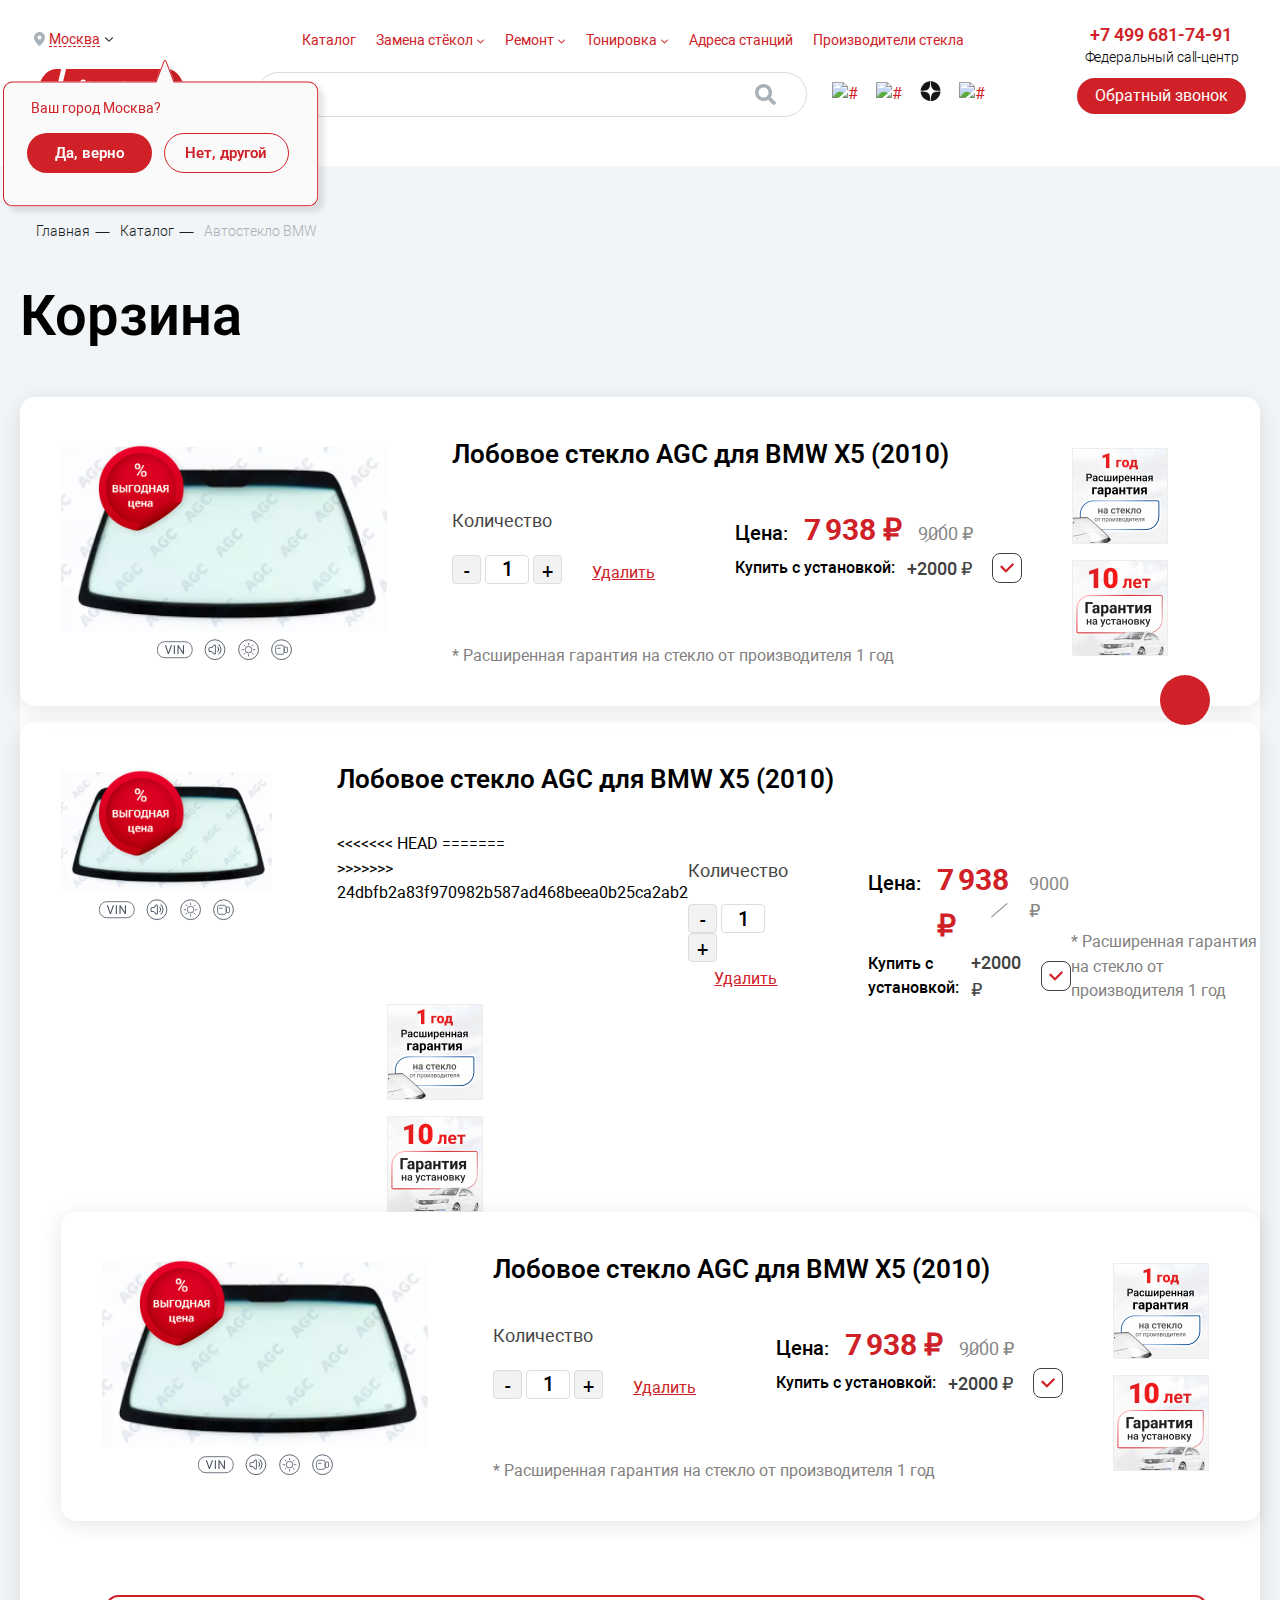
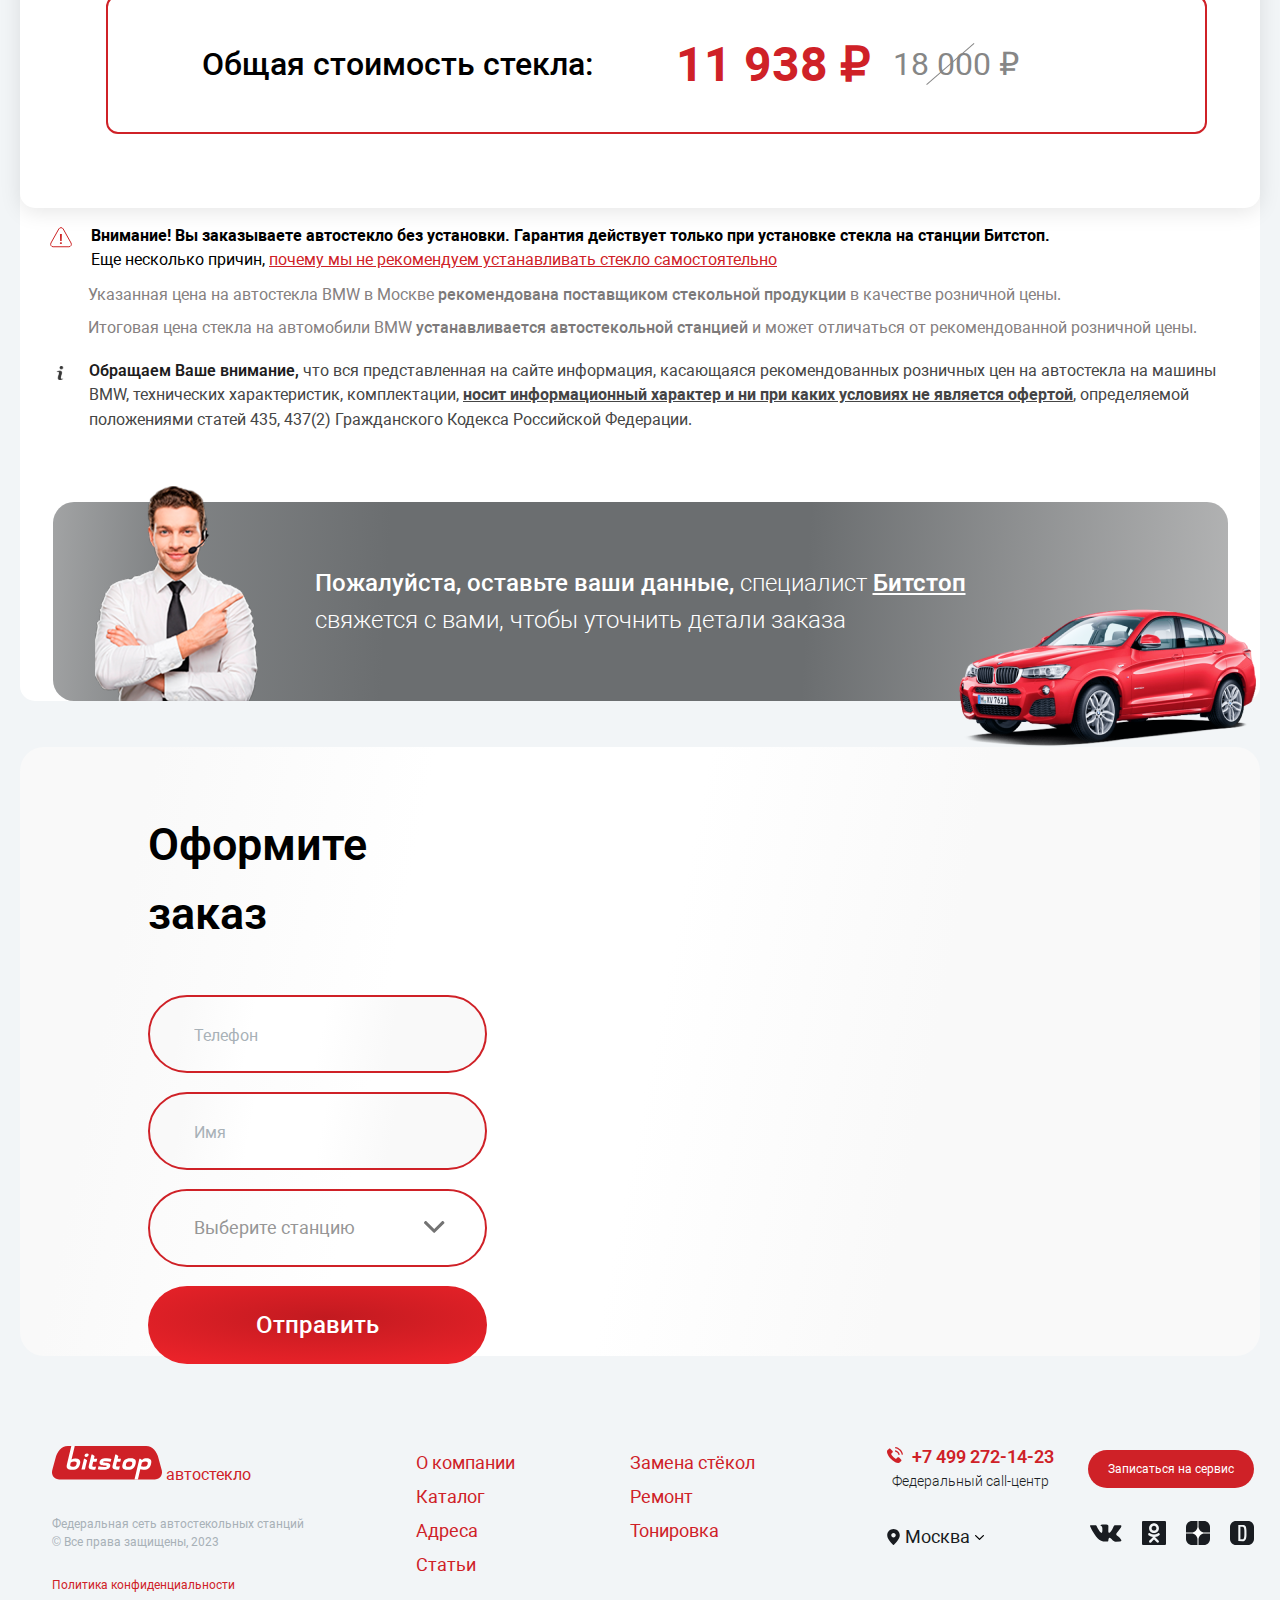
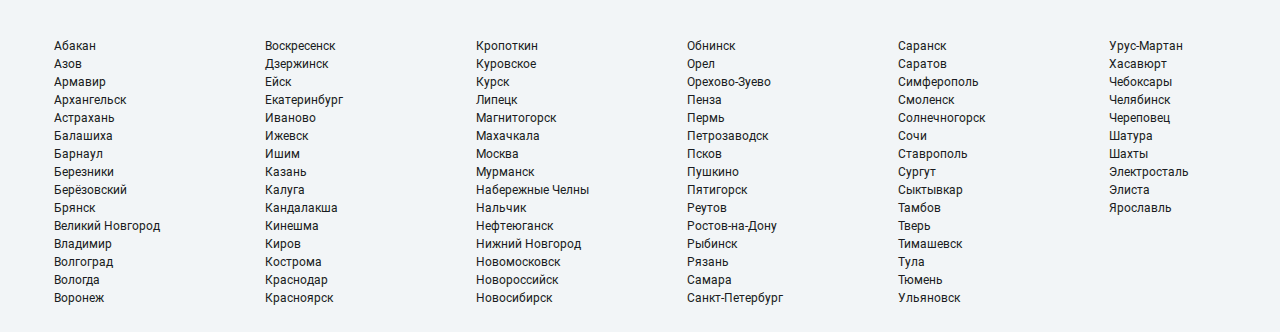
==== commit c436eb0e: "Merge branch 'master' of https://github.com/WebNikonov/bitstop_product-cart" ====
--- a/index.html
+++ b/index.html
@@ -1195,6 +1195,21 @@
                     <div class="product-cart__about-block title">
                       Лобовое стекло AGC для BMW X5 (2010)
                     </div>
+<<<<<<< HEAD
+=======
+                    <div class="detailed-cart-stars">
+         
+                        <defs>
+                          <symbol xmlns="http://www.w3.org/2000/svg" viewBox="0 0 18 18" id="star">
+                            <path
+                              d="M4.49171 1.16655C4.71618 0.711738 5.36472 0.711738 5.58919 1.16655L6.37024 2.74914C6.45937 2.92974 6.63167 3.05492 6.83098 3.08388L8.57747 3.33766C9.07938 3.4106 9.2798 4.0274 8.91661 4.38142L7.65284 5.6133C7.50862 5.75388 7.4428 5.95643 7.47685 6.15493L7.77519 7.89436C7.86092 8.39425 7.33624 8.77545 6.88731 8.53944L5.3252 7.71819C5.14694 7.62447 4.93396 7.62447 4.7557 7.71819L3.19359 8.53944C2.74466 8.77545 2.21998 8.39425 2.30572 7.89436L2.60405 6.15493C2.6381 5.95642 2.57229 5.75388 2.42806 5.61329L1.16429 4.38142C0.801103 4.0274 1.00152 3.4106 1.50343 3.33766L3.24992 3.08388C3.44923 3.05492 3.62153 2.92974 3.71066 2.74914L4.49171 1.16655Z"
+                              fill="#CF2127"
+                              id="rating-star"
+                            />
+                          </symbol>
+                        </defs>
+                      </svg>
+>>>>>>> 24dbfb2a83f970982b587ad468beea0b25ca2ab2
 
                     <div class="product-cart__glass-information-block">
                       <div class="product-cart__glass-count">
--- a/css/style.css
+++ b/css/style.css
@@ -9802,6 +9802,7 @@
 .cart-product__inner-wrap{
 	display: flex;
 	align-items: start;
+	margin-left: 27px;
 }
 
 .cart-product__image-block {
@@ -10099,21 +10100,28 @@
 
 /* detailed-cart start */
 
+.detailed-product__cart {
+	max-width: 1235px;
+	width: 100%;
+}
+
 .detailed-product__cart-wrapper {
-    padding: 38px 68px 69px 27px;
+    padding-top: 32px;
+	padding-bottom: 68px;
     background-color: #fff;
     border-radius: 10px;
 }
 
 .detailed-product__header-block {
-	margin-bottom: 62px;
+	margin-left: 40px;
+	margin-bottom: 46px;
 }
 
 .detailed-product__header-title {
 	display: flex;
     gap: 20px;
     align-items: center;
-    margin-bottom: 31px;
+    margin-bottom: 19px;
 }
 
 div.detailed-product__header-title > .detailed-product__header-title-text {
@@ -10130,7 +10138,7 @@
 
 .detailed-cart-stars {
 	display: flex;
-	gap: 12px;
+	
 }
 
 .detailed-cart-stars__rate-count {
@@ -10141,6 +10149,11 @@
 }
 
 
+.articles-list.detailed-cart__list {
+	display: flex;
+	flex-direction: column;
+}
+
 .detailed-cart__articles {
 	display: flex;
     gap: 58px;
@@ -10160,6 +10173,7 @@
 
 
 .detailed-poduct__image-block {
+	padding-top: 45px;
 	margin-right: 59px;
 }
 
@@ -10170,8 +10184,8 @@
 
 .detailed-poduct__image-action {
 	position: absolute;
-	top: 0;
-	left: 0;
+    top: -26px;
+    left: 38px;
 }
 
 .detailed-poduct__image-item {
@@ -10191,11 +10205,11 @@
 
 
 .detailed-cart-product__manufacture {
-	margin-bottom: 20px;
+	margin-bottom: 8px;
 }
 
 .detailed-cart-product__information {
-	margin-right: 118px;
+	margin-right: 65px;
 	color: #868686;
 	font-size: 18px;
 	font-style: normal;
@@ -10219,19 +10233,28 @@
 	
 }
 
+.detailed-manufacture-text {
+	margin-right: 11px;
+}
+
 .detailed-glass-modification-characters__wrapper { 
-	margin-bottom: 20px;
+	margin-bottom: 3px;
 }
 
 .detailed-glass-modification-characters {
 	display: flex;
 	flex-direction: column;
-	gap: 8px;
+	gap: 5px;
+}
+
+.detailed-glass-modification-characters__item {
+	margin-left: 8px;
 }
 
 .detailed-glass-modification-characters__item-label {
 	font-weight: 500;
 	color: #000;
+	margin-right: 8px;
 }
 
 .detailed-glass-all-characters__delivery {
@@ -10240,6 +10263,8 @@
 
 
 .detailed-glass-delivery-text {
+	display: inline-block;
+    margin-top: 9px;
 	color: #000;
 	font-size: 22px;
 	font-style: normal;
@@ -10300,7 +10325,7 @@
 }
 
 .detailed-cart-price-block__item {
-	margin-bottom: 30px;
+	margin-bottom: 26px;
 }
 
 .detailed-cart-price-block__item.price {
@@ -10393,7 +10418,7 @@
 .all-company-glass__item-inner-wrapper {
 	position: relative;
 	max-width: 285px;
-	padding: 65px 19px 34px 19px;
+	padding: 65px 19px 24px 26px;
 	border-radius: 15px;
 	background-color: #FFF;
 	box-shadow: 0px 4px 21px 0px rgba(0, 0, 0, 0.10);
@@ -10402,12 +10427,11 @@
 
 .all-company-glass__item-image {
 	border-radius: 15px;
-	margin-bottom: 33px;
+	margin-bottom: 21px;
 }
 
 .all-company-glass__item-title {
 	max-width: 220px;
-	margin-bottom: 7px;
 	text-wrap:	wrap;
 	color: #000;
 	font-size: 15px;
--- a/css/style.css
+++ b/css/style.css
@@ -9802,6 +9802,7 @@
 .cart-product__inner-wrap{
 	display: flex;
 	align-items: start;
+	margin-left: 27px;
 }
 
 .cart-product__image-block {
@@ -10099,21 +10100,28 @@
 
 /* detailed-cart start */
 
+.detailed-product__cart {
+	max-width: 1235px;
+	width: 100%;
+}
+
 .detailed-product__cart-wrapper {
-    padding: 38px 68px 69px 27px;
+    padding-top: 32px;
+	padding-bottom: 68px;
     background-color: #fff;
     border-radius: 10px;
 }
 
 .detailed-product__header-block {
-	margin-bottom: 62px;
+	margin-left: 40px;
+	margin-bottom: 46px;
 }
 
 .detailed-product__header-title {
 	display: flex;
     gap: 20px;
     align-items: center;
-    margin-bottom: 31px;
+    margin-bottom: 19px;
 }
 
 div.detailed-product__header-title > .detailed-product__header-title-text {
@@ -10130,7 +10138,7 @@
 
 .detailed-cart-stars {
 	display: flex;
-	gap: 12px;
+	
 }
 
 .detailed-cart-stars__rate-count {
@@ -10141,6 +10149,11 @@
 }
 
 
+.articles-list.detailed-cart__list {
+	display: flex;
+	flex-direction: column;
+}
+
 .detailed-cart__articles {
 	display: flex;
     gap: 58px;
@@ -10160,6 +10173,7 @@
 
 
 .detailed-poduct__image-block {
+	padding-top: 45px;
 	margin-right: 59px;
 }
 
@@ -10170,8 +10184,8 @@
 
 .detailed-poduct__image-action {
 	position: absolute;
-	top: 0;
-	left: 0;
+    top: -26px;
+    left: 38px;
 }
 
 .detailed-poduct__image-item {
@@ -10191,11 +10205,11 @@
 
 
 .detailed-cart-product__manufacture {
-	margin-bottom: 20px;
+	margin-bottom: 8px;
 }
 
 .detailed-cart-product__information {
-	margin-right: 118px;
+	margin-right: 65px;
 	color: #868686;
 	font-size: 18px;
 	font-style: normal;
@@ -10219,19 +10233,28 @@
 	
 }
 
+.detailed-manufacture-text {
+	margin-right: 11px;
+}
+
 .detailed-glass-modification-characters__wrapper { 
-	margin-bottom: 20px;
+	margin-bottom: 3px;
 }
 
 .detailed-glass-modification-characters {
 	display: flex;
 	flex-direction: column;
-	gap: 8px;
+	gap: 5px;
+}
+
+.detailed-glass-modification-characters__item {
+	margin-left: 8px;
 }
 
 .detailed-glass-modification-characters__item-label {
 	font-weight: 500;
 	color: #000;
+	margin-right: 8px;
 }
 
 .detailed-glass-all-characters__delivery {
@@ -10240,6 +10263,8 @@
 
 
 .detailed-glass-delivery-text {
+	display: inline-block;
+    margin-top: 9px;
 	color: #000;
 	font-size: 22px;
 	font-style: normal;
@@ -10300,7 +10325,7 @@
 }
 
 .detailed-cart-price-block__item {
-	margin-bottom: 30px;
+	margin-bottom: 26px;
 }
 
 .detailed-cart-price-block__item.price {
@@ -10393,7 +10418,7 @@
 .all-company-glass__item-inner-wrapper {
 	position: relative;
 	max-width: 285px;
-	padding: 65px 19px 34px 19px;
+	padding: 65px 19px 24px 26px;
 	border-radius: 15px;
 	background-color: #FFF;
 	box-shadow: 0px 4px 21px 0px rgba(0, 0, 0, 0.10);
@@ -10402,12 +10427,11 @@
 
 .all-company-glass__item-image {
 	border-radius: 15px;
-	margin-bottom: 33px;
+	margin-bottom: 21px;
 }
 
 .all-company-glass__item-title {
 	max-width: 220px;
-	margin-bottom: 7px;
 	text-wrap:	wrap;
 	color: #000;
 	font-size: 15px;
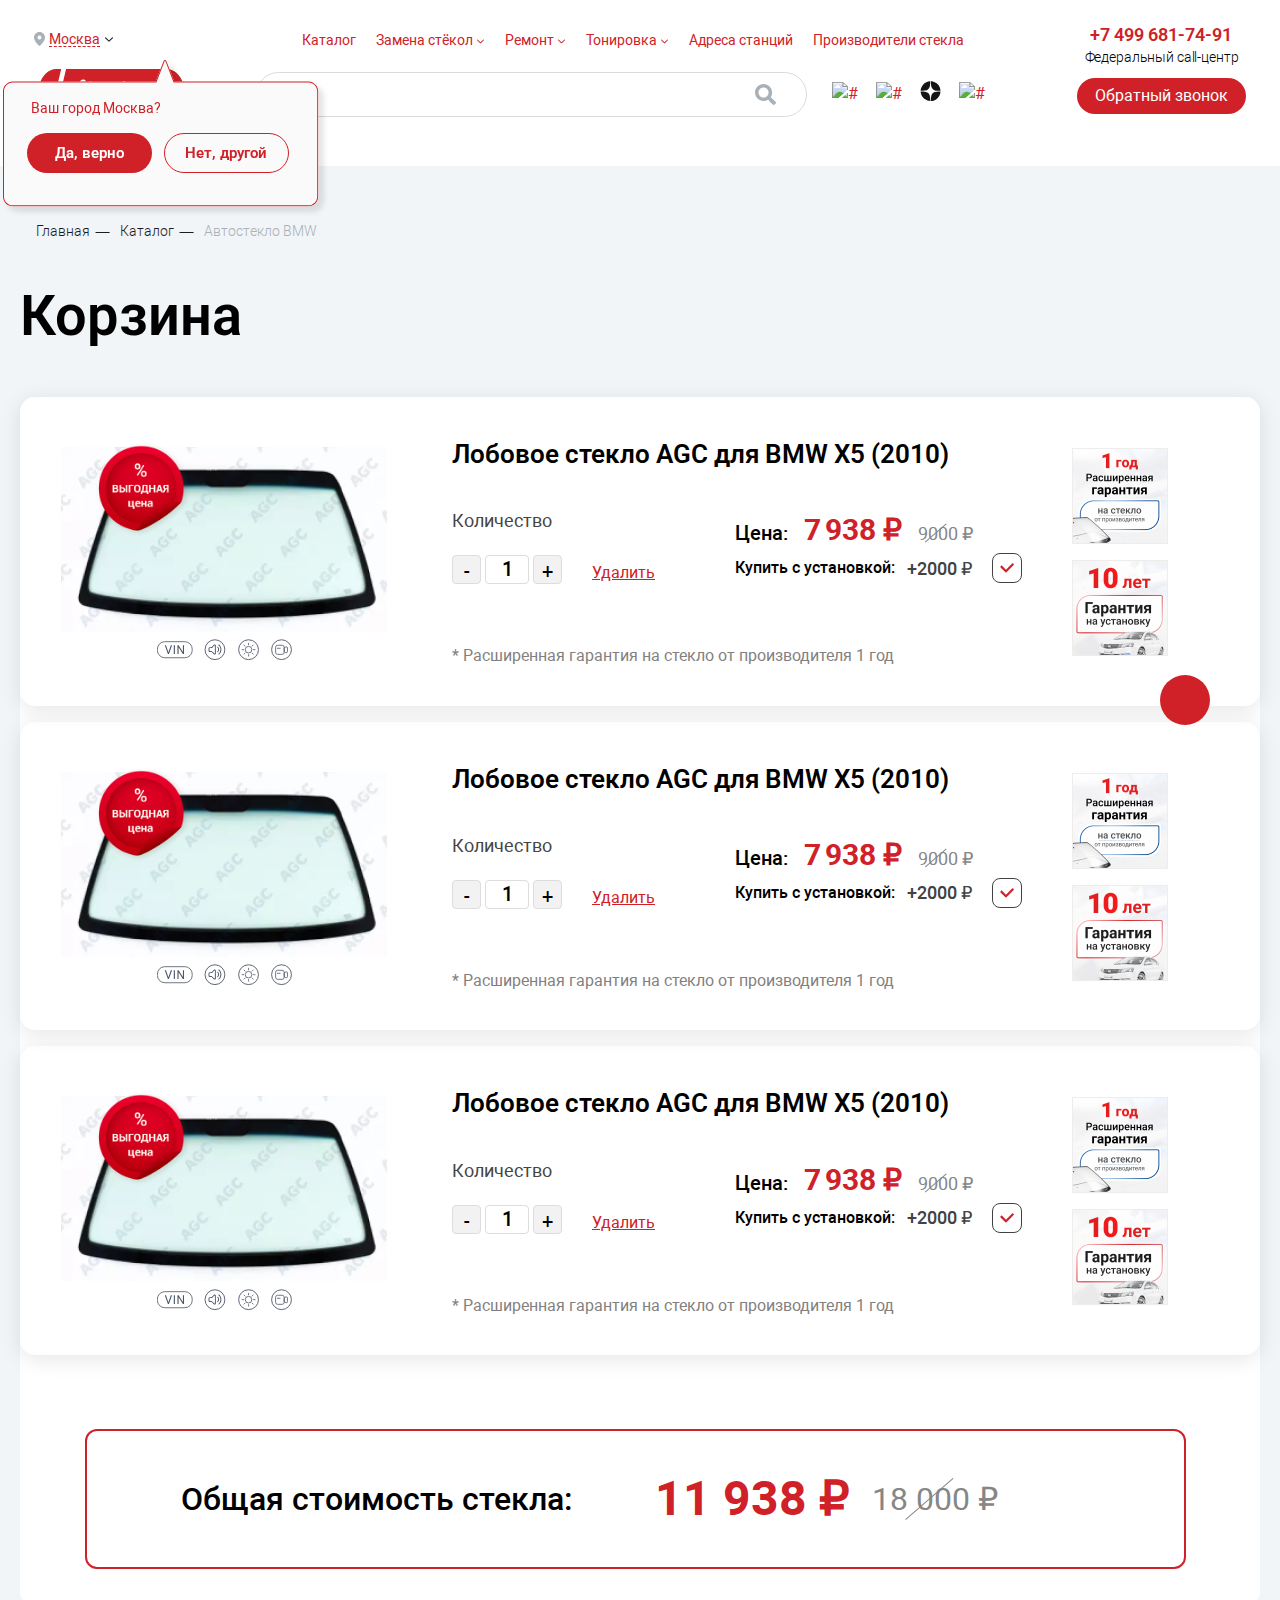
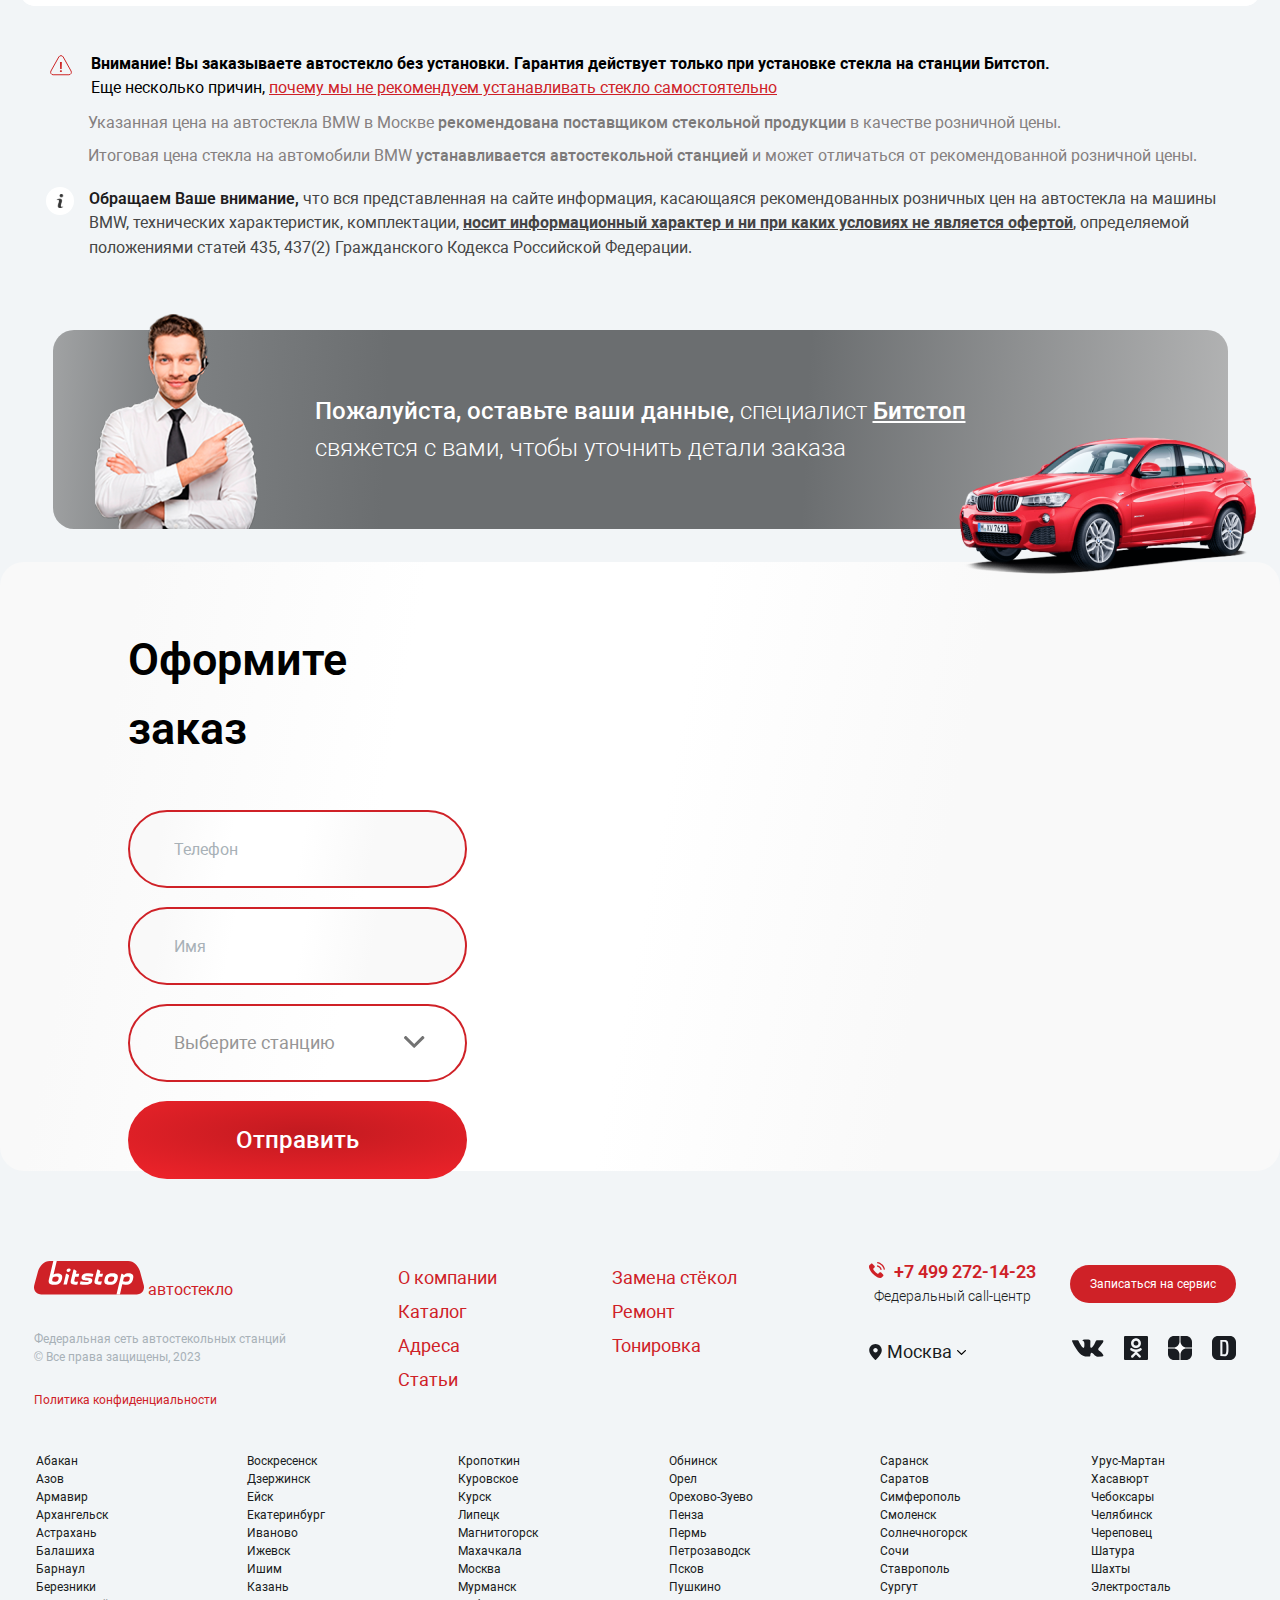
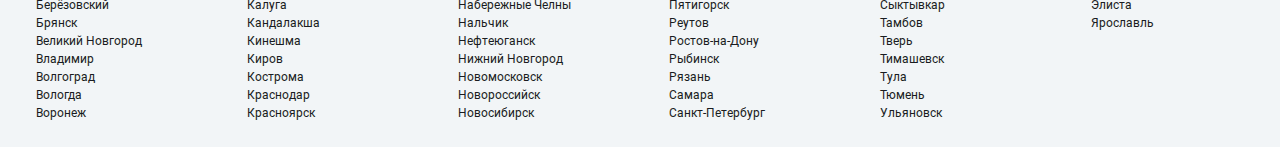
==== commit 51cb190a: "WP: удаление пустого svg" ====
--- a/index.html
+++ b/index.html
@@ -1195,21 +1195,6 @@
                     <div class="product-cart__about-block title">
                       Лобовое стекло AGC для BMW X5 (2010)
                     </div>
-<<<<<<< HEAD
-=======
-                    <div class="detailed-cart-stars">
-         
-                        <defs>
-                          <symbol xmlns="http://www.w3.org/2000/svg" viewBox="0 0 18 18" id="star">
-                            <path
-                              d="M4.49171 1.16655C4.71618 0.711738 5.36472 0.711738 5.58919 1.16655L6.37024 2.74914C6.45937 2.92974 6.63167 3.05492 6.83098 3.08388L8.57747 3.33766C9.07938 3.4106 9.2798 4.0274 8.91661 4.38142L7.65284 5.6133C7.50862 5.75388 7.4428 5.95643 7.47685 6.15493L7.77519 7.89436C7.86092 8.39425 7.33624 8.77545 6.88731 8.53944L5.3252 7.71819C5.14694 7.62447 4.93396 7.62447 4.7557 7.71819L3.19359 8.53944C2.74466 8.77545 2.21998 8.39425 2.30572 7.89436L2.60405 6.15493C2.6381 5.95642 2.57229 5.75388 2.42806 5.61329L1.16429 4.38142C0.801103 4.0274 1.00152 3.4106 1.50343 3.33766L3.24992 3.08388C3.44923 3.05492 3.62153 2.92974 3.71066 2.74914L4.49171 1.16655Z"
-                              fill="#CF2127"
-                              id="rating-star"
-                            />
-                          </symbol>
-                        </defs>
-                      </svg>
->>>>>>> 24dbfb2a83f970982b587ad468beea0b25ca2ab2
 
                     <div class="product-cart__glass-information-block">
                       <div class="product-cart__glass-count">
